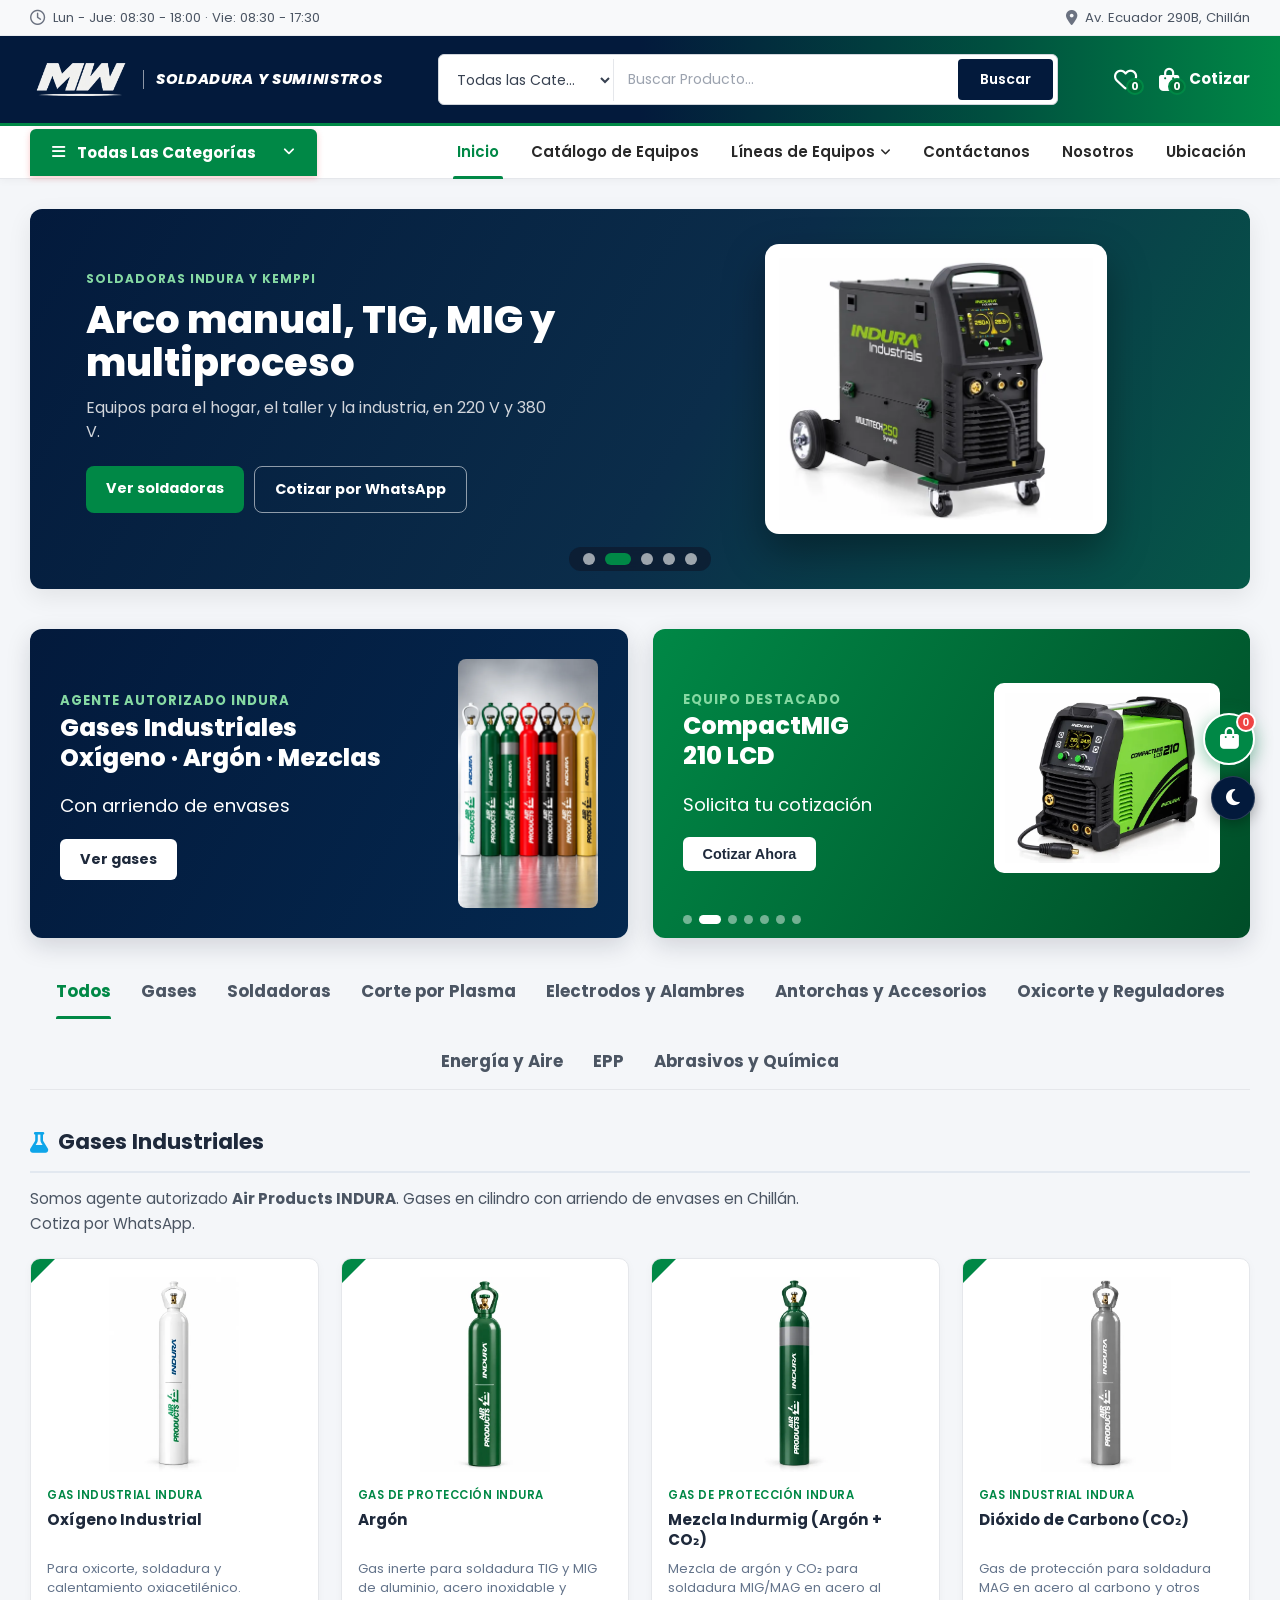
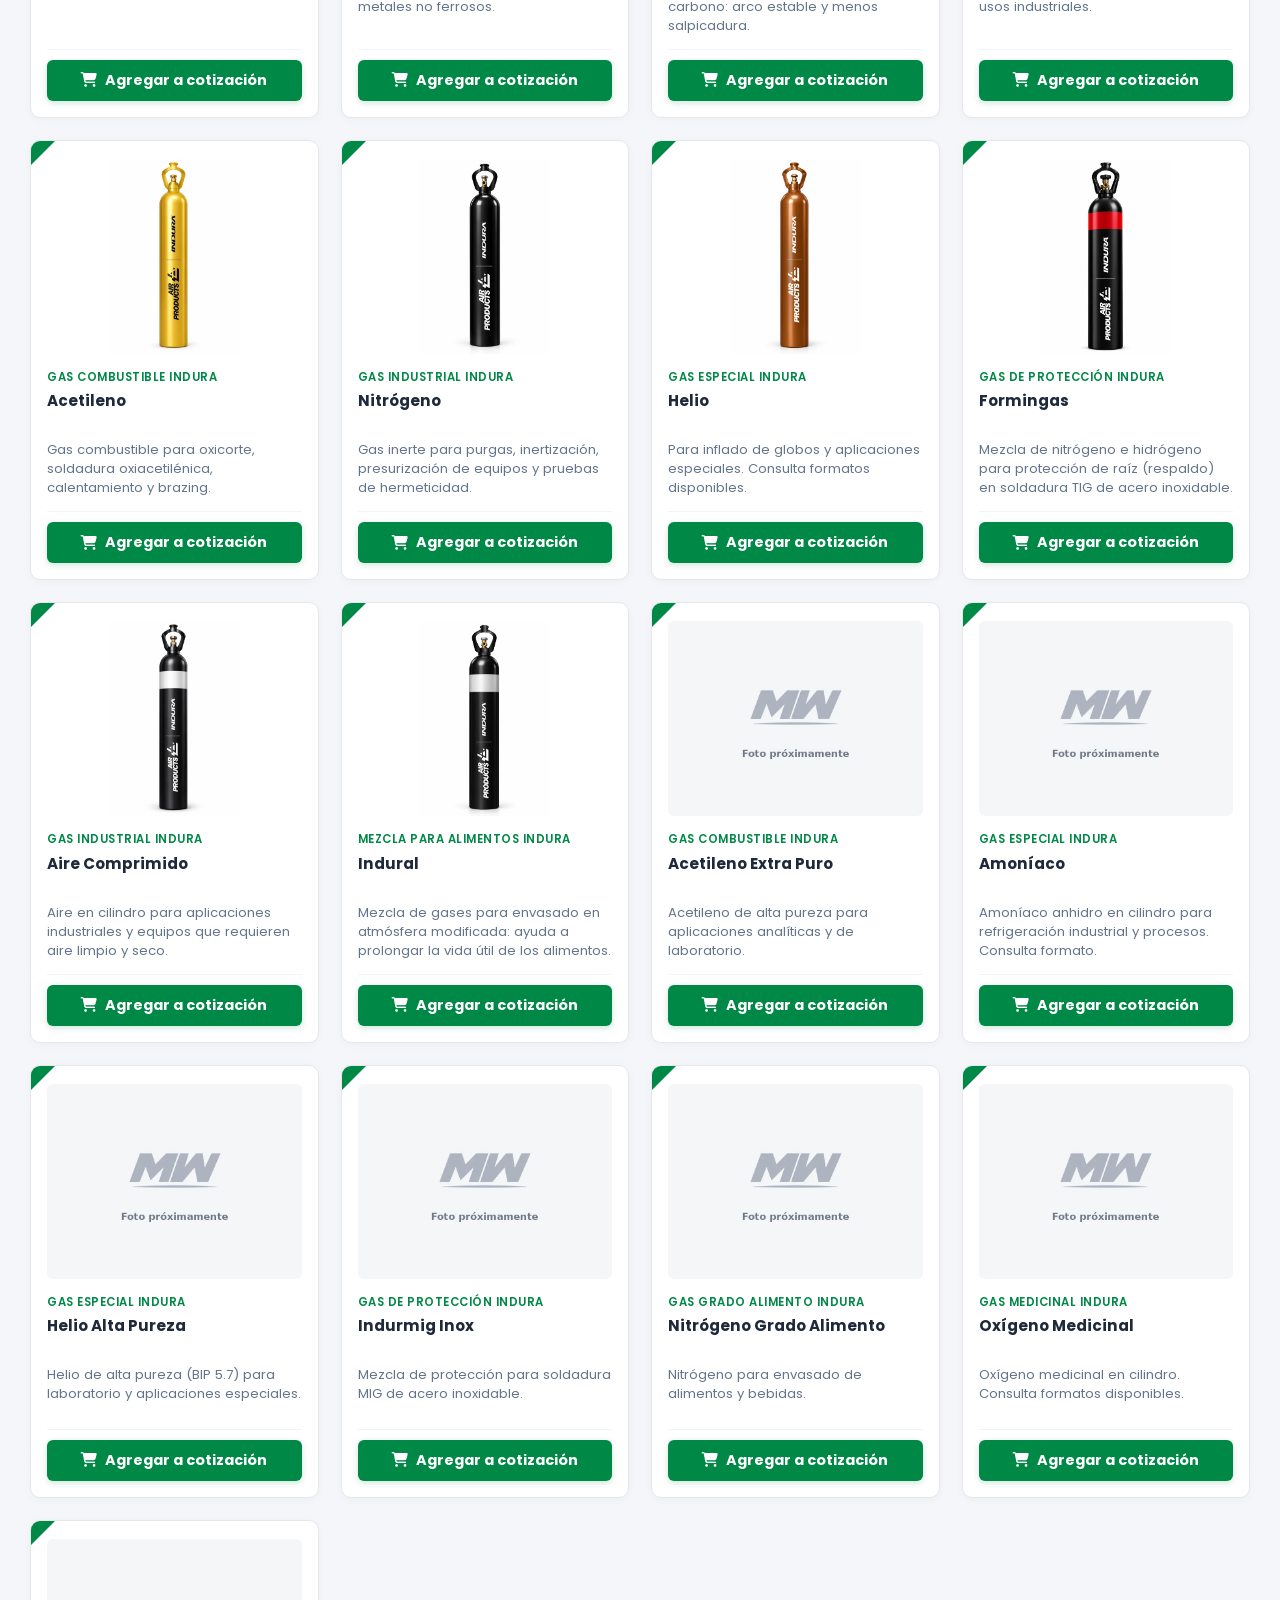
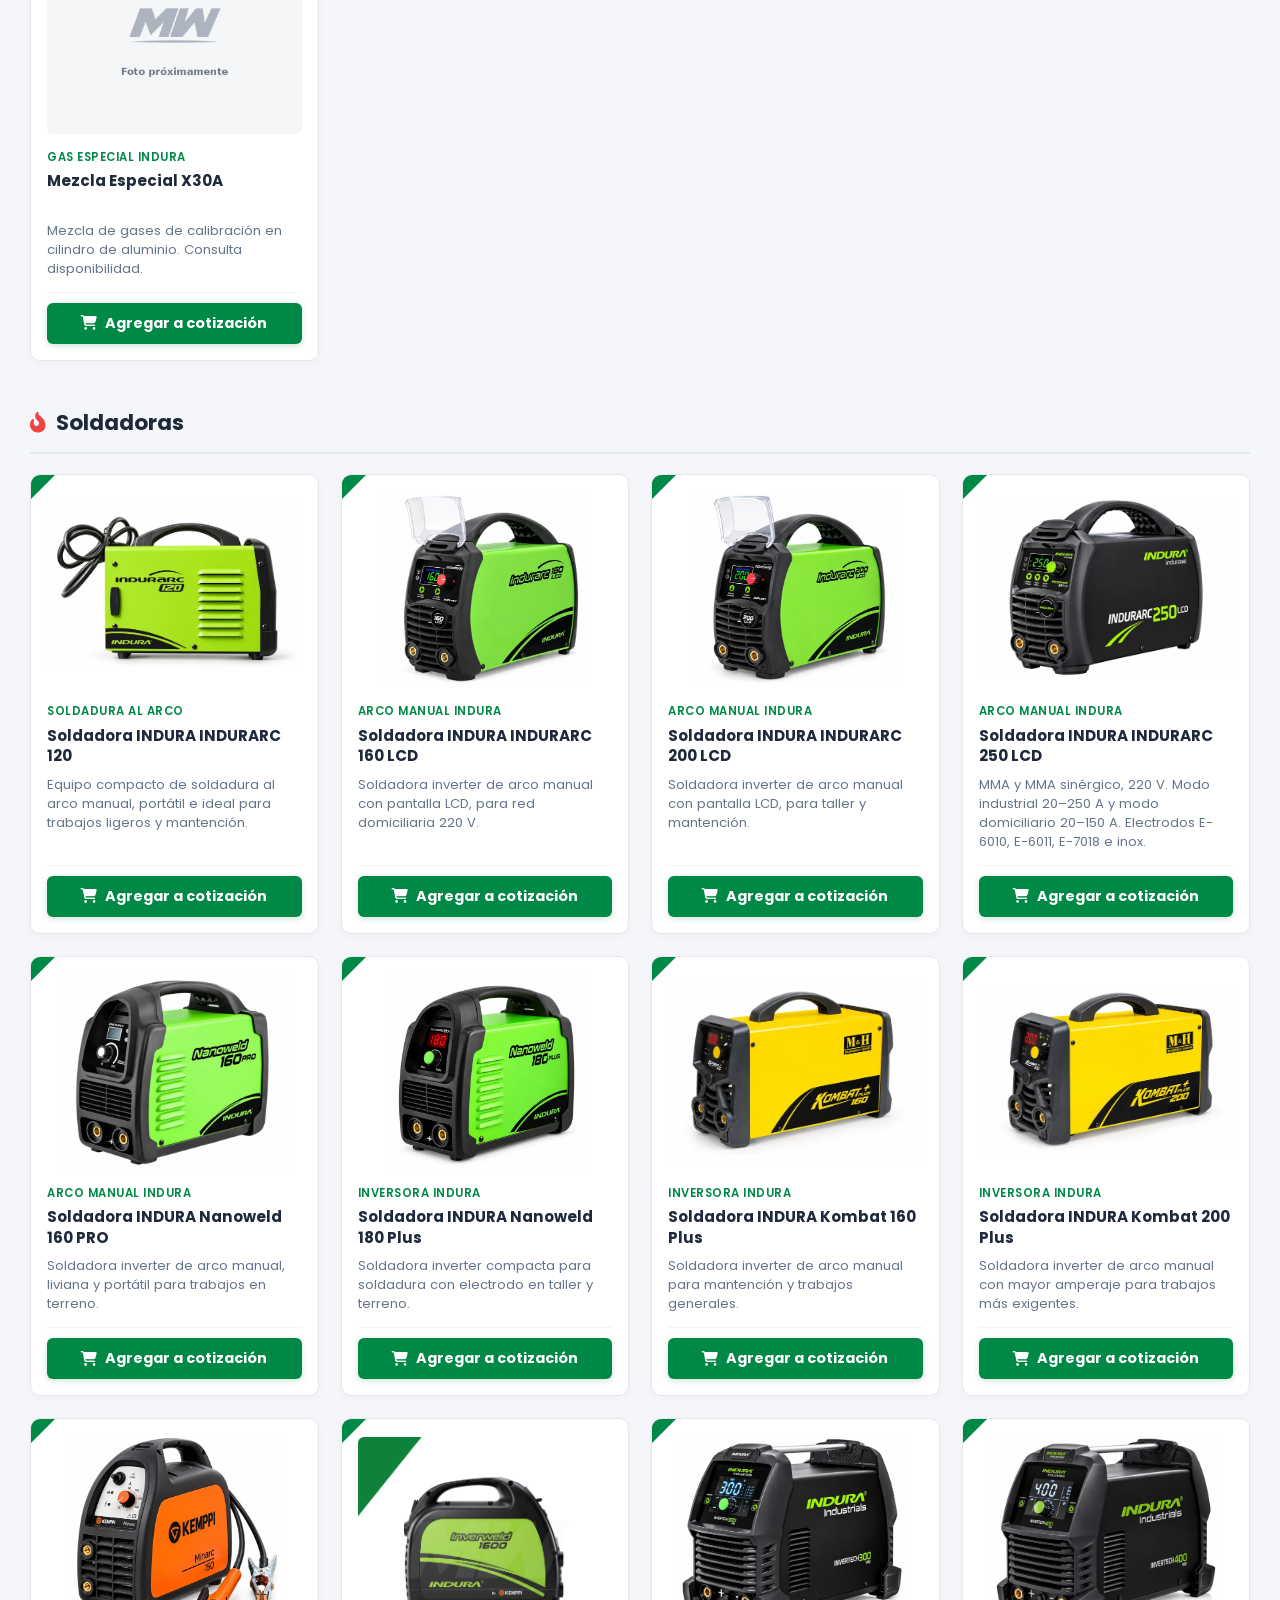
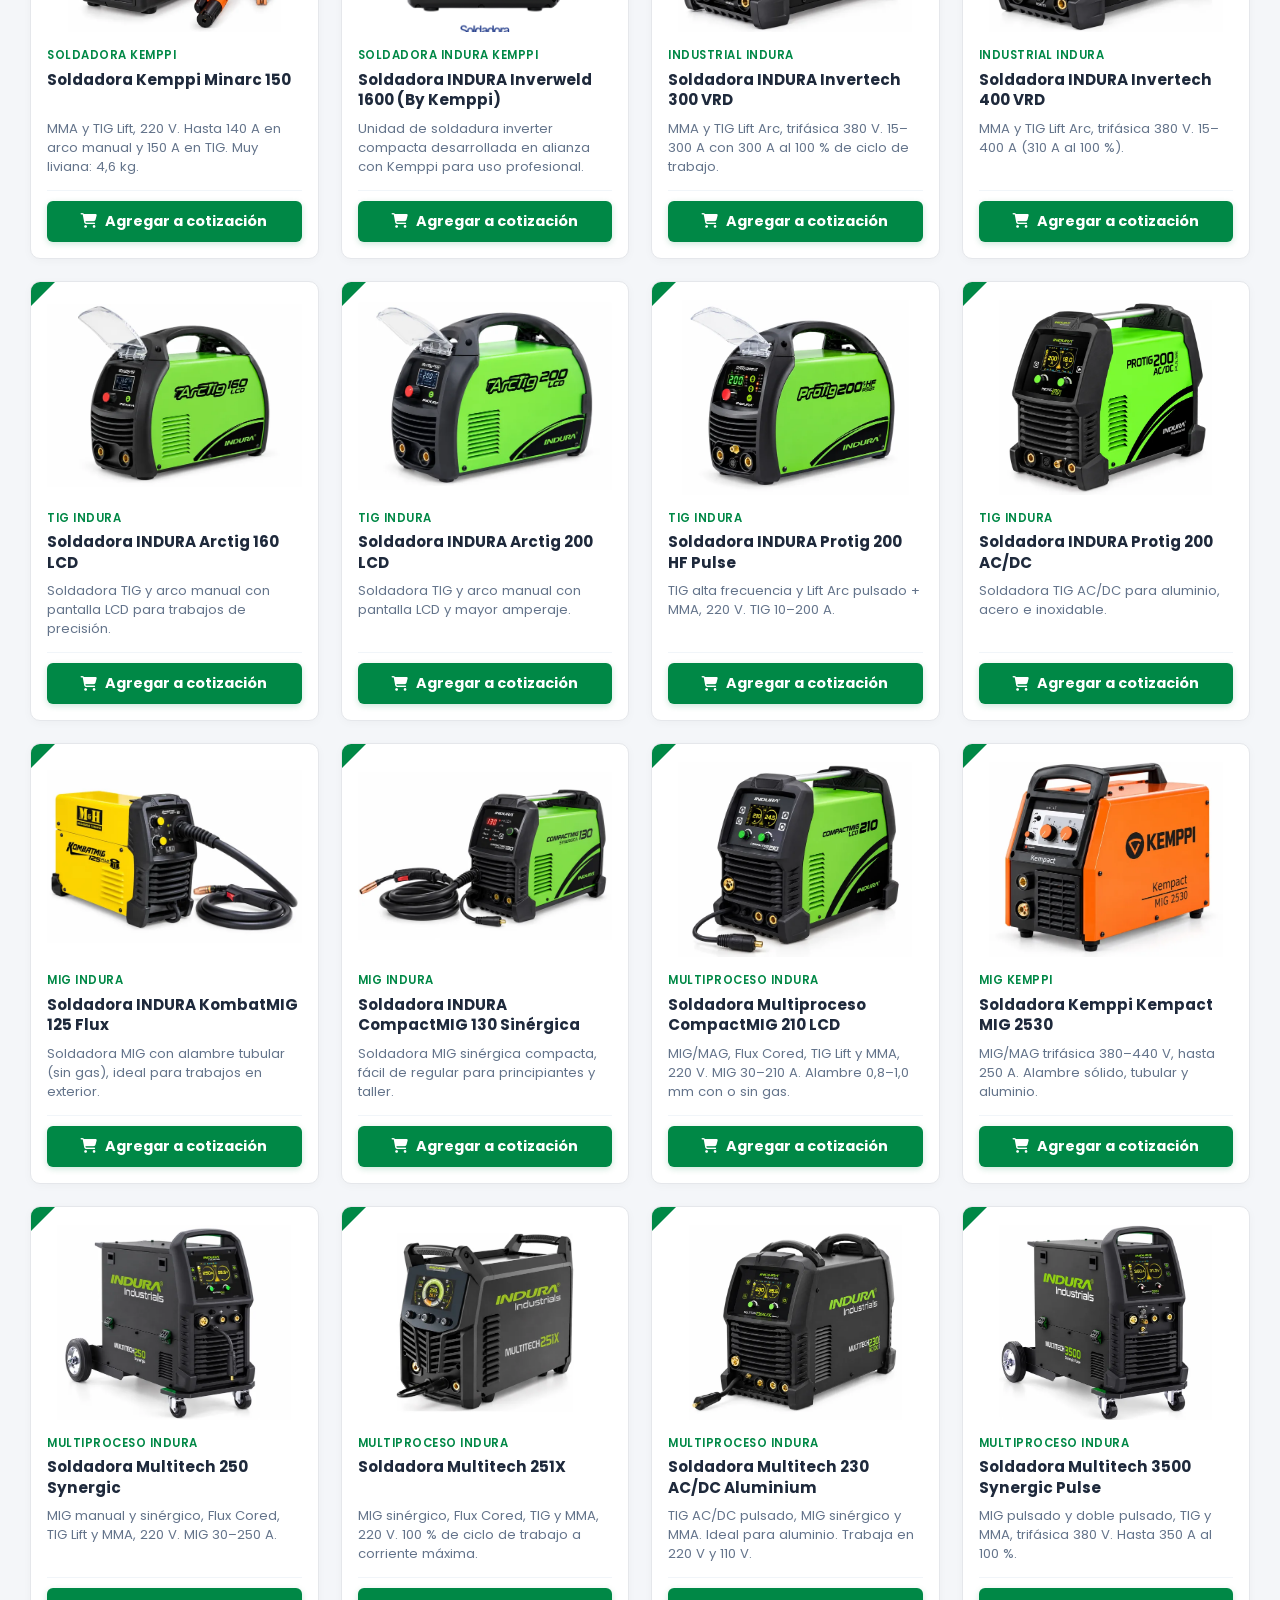
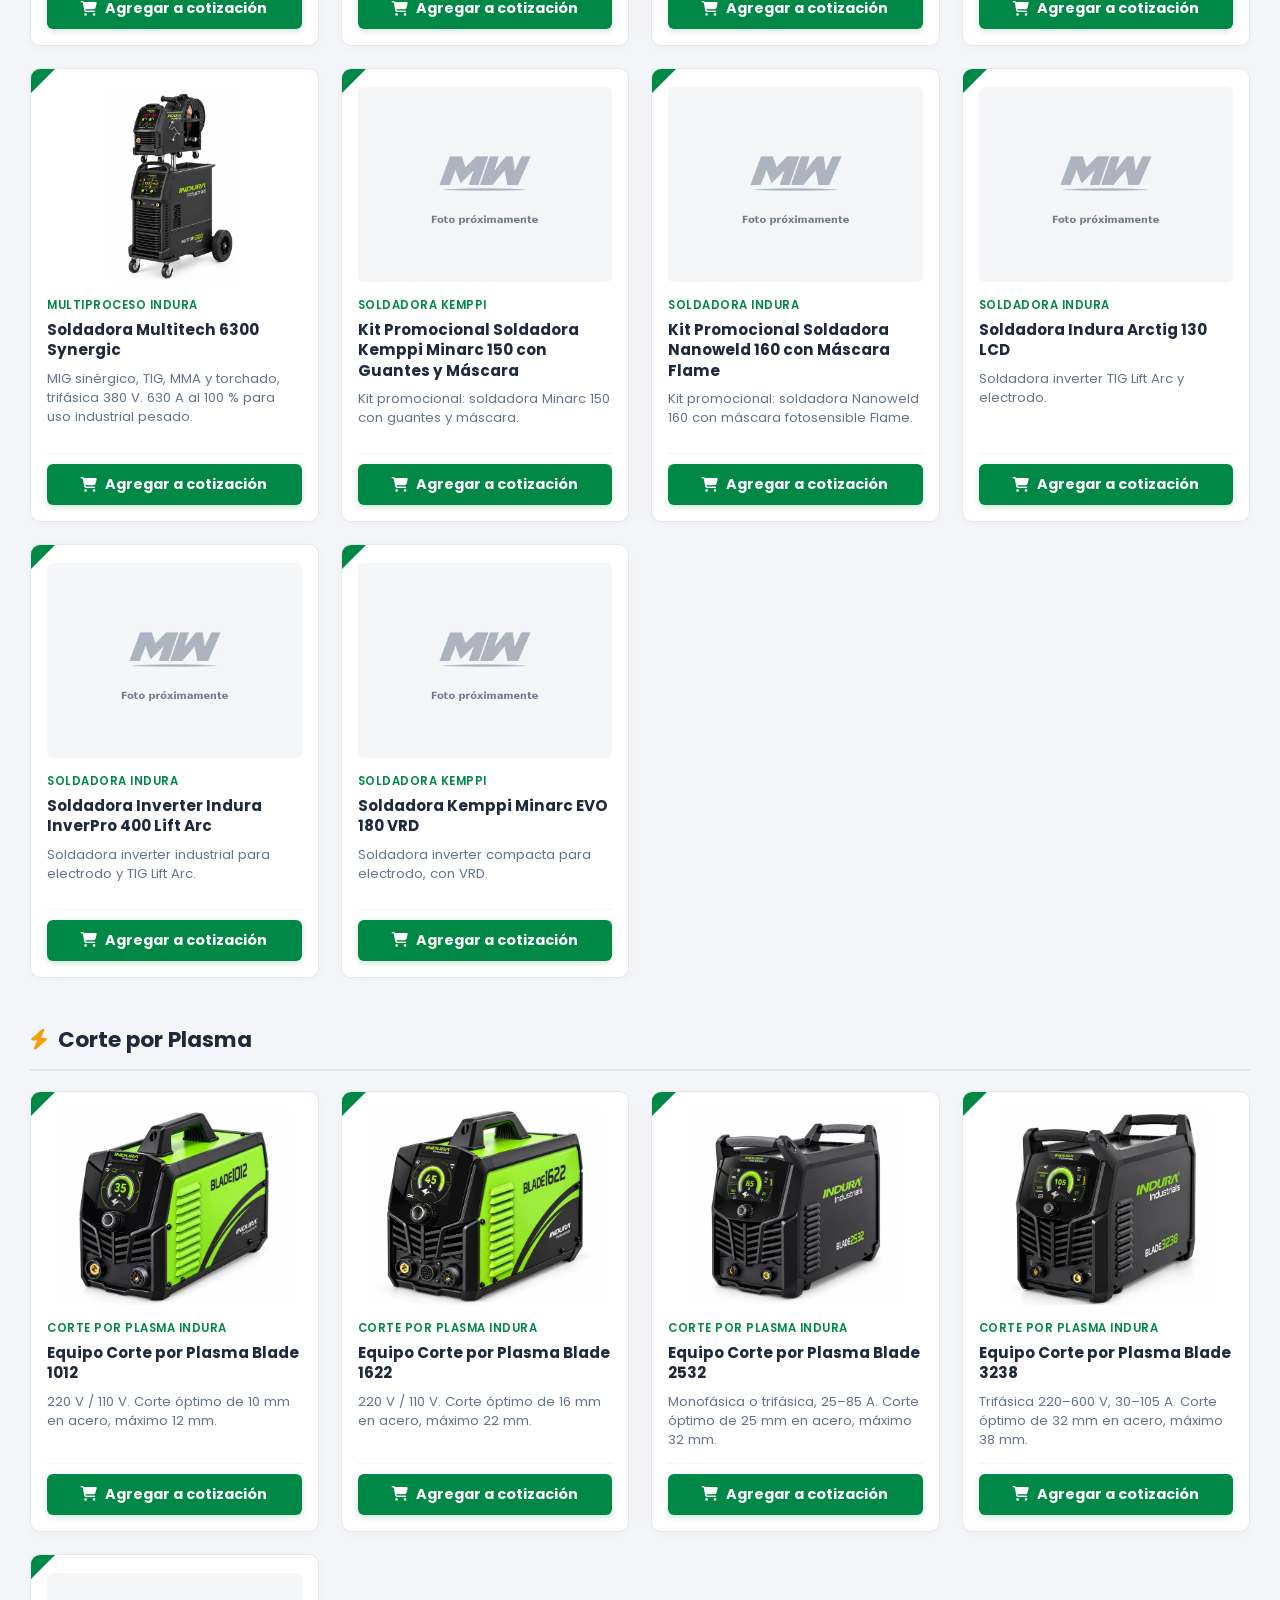
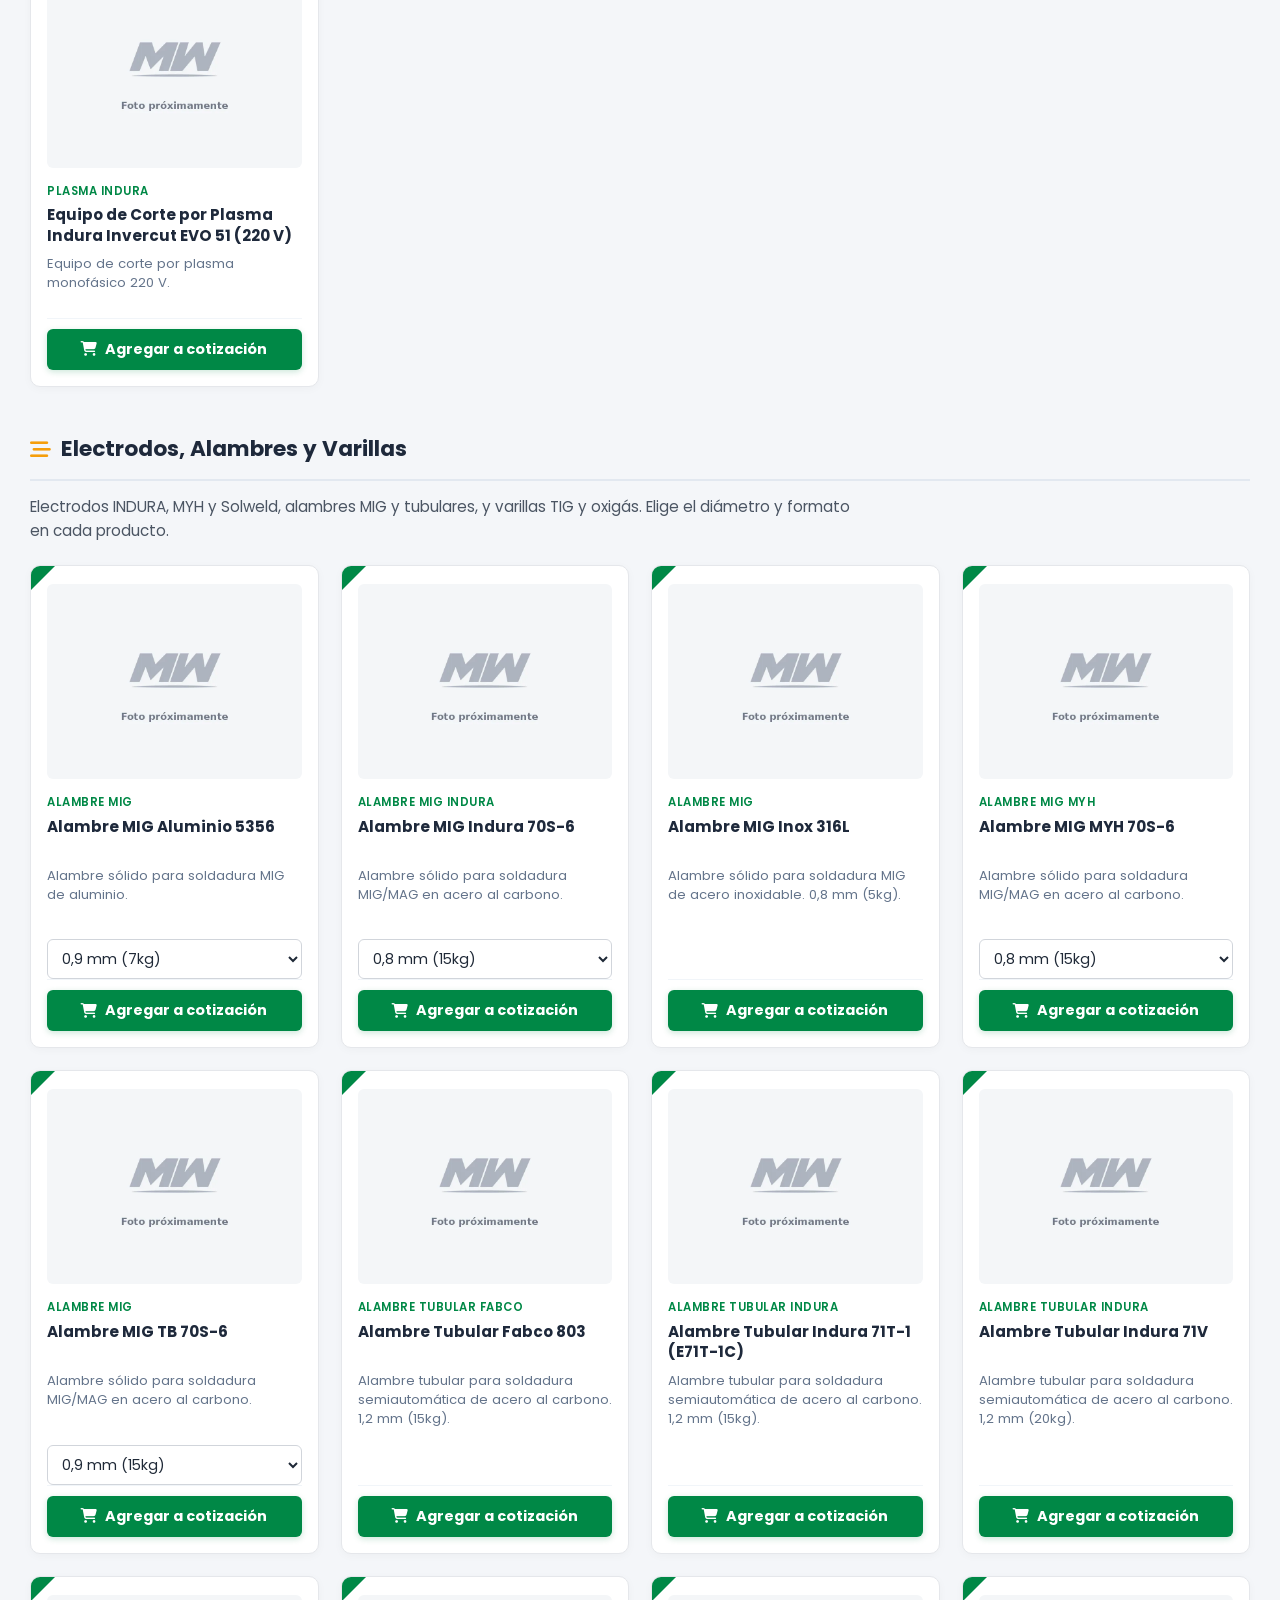
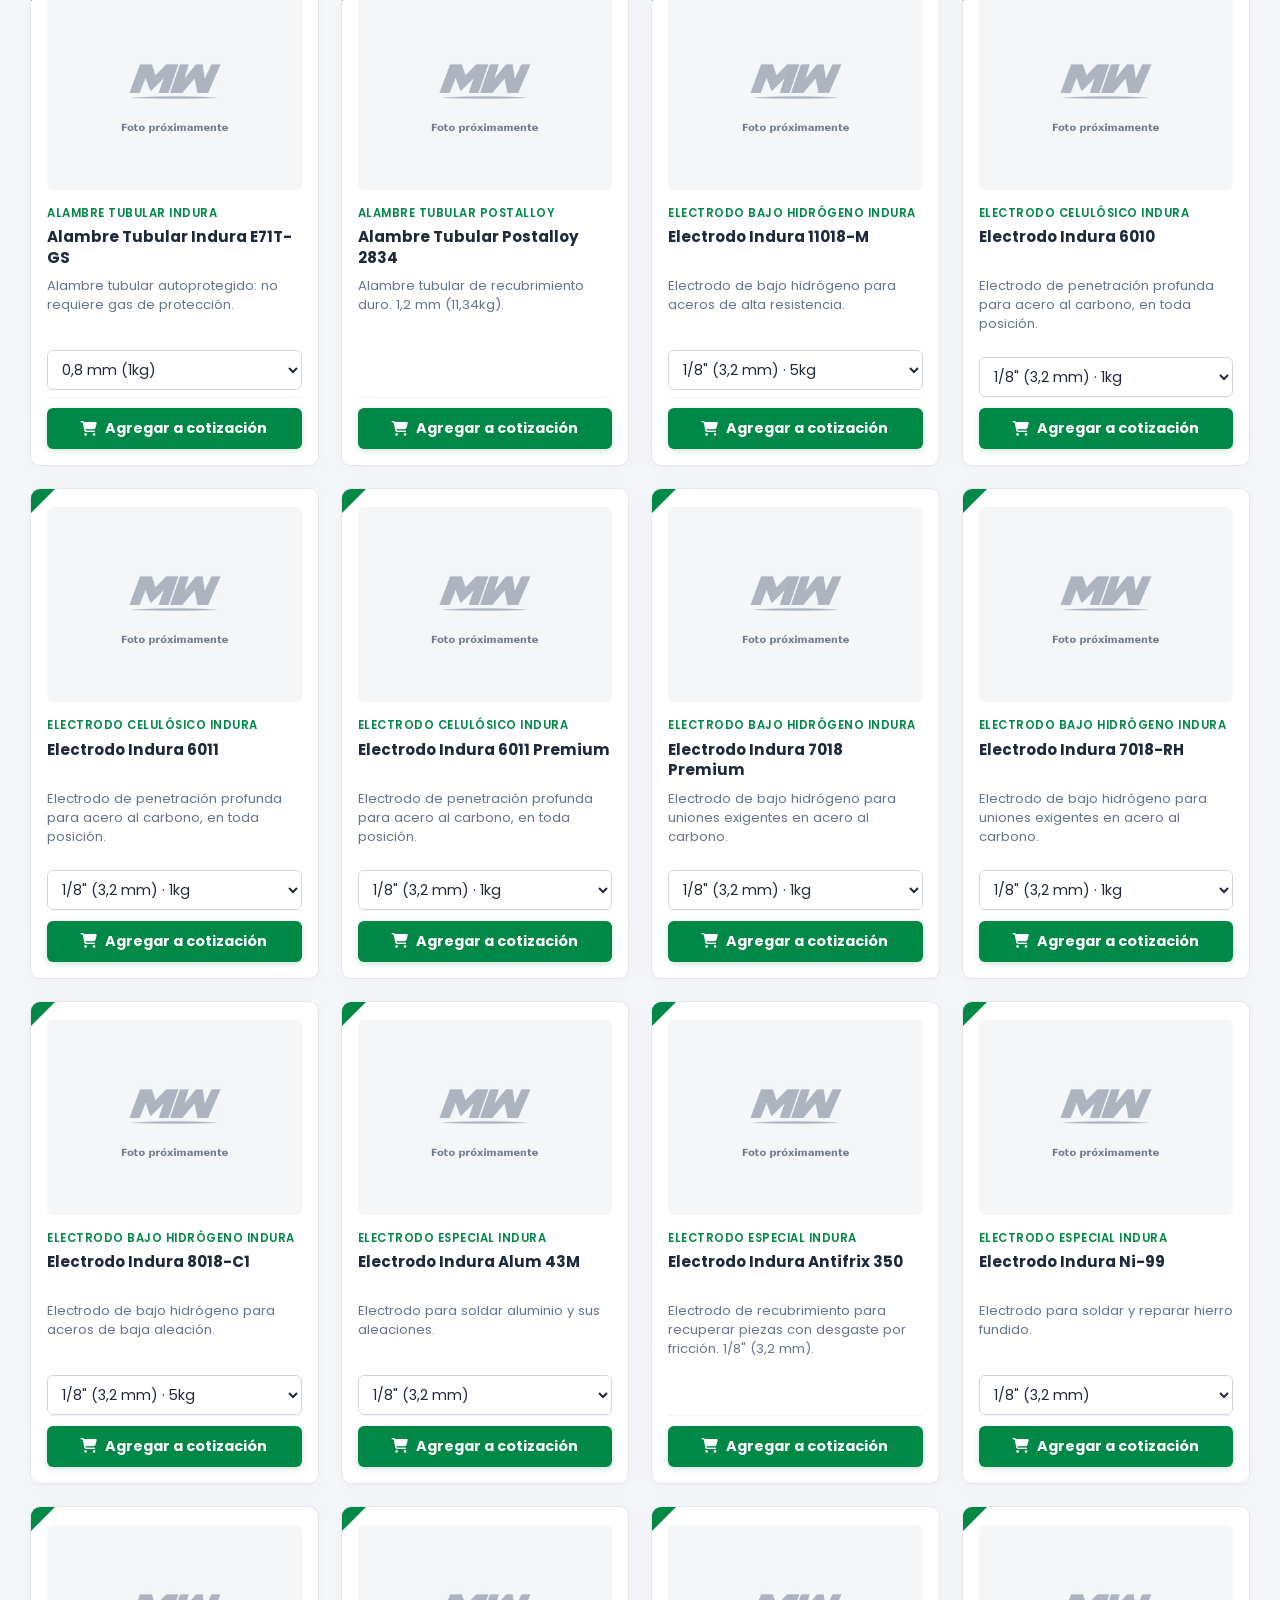
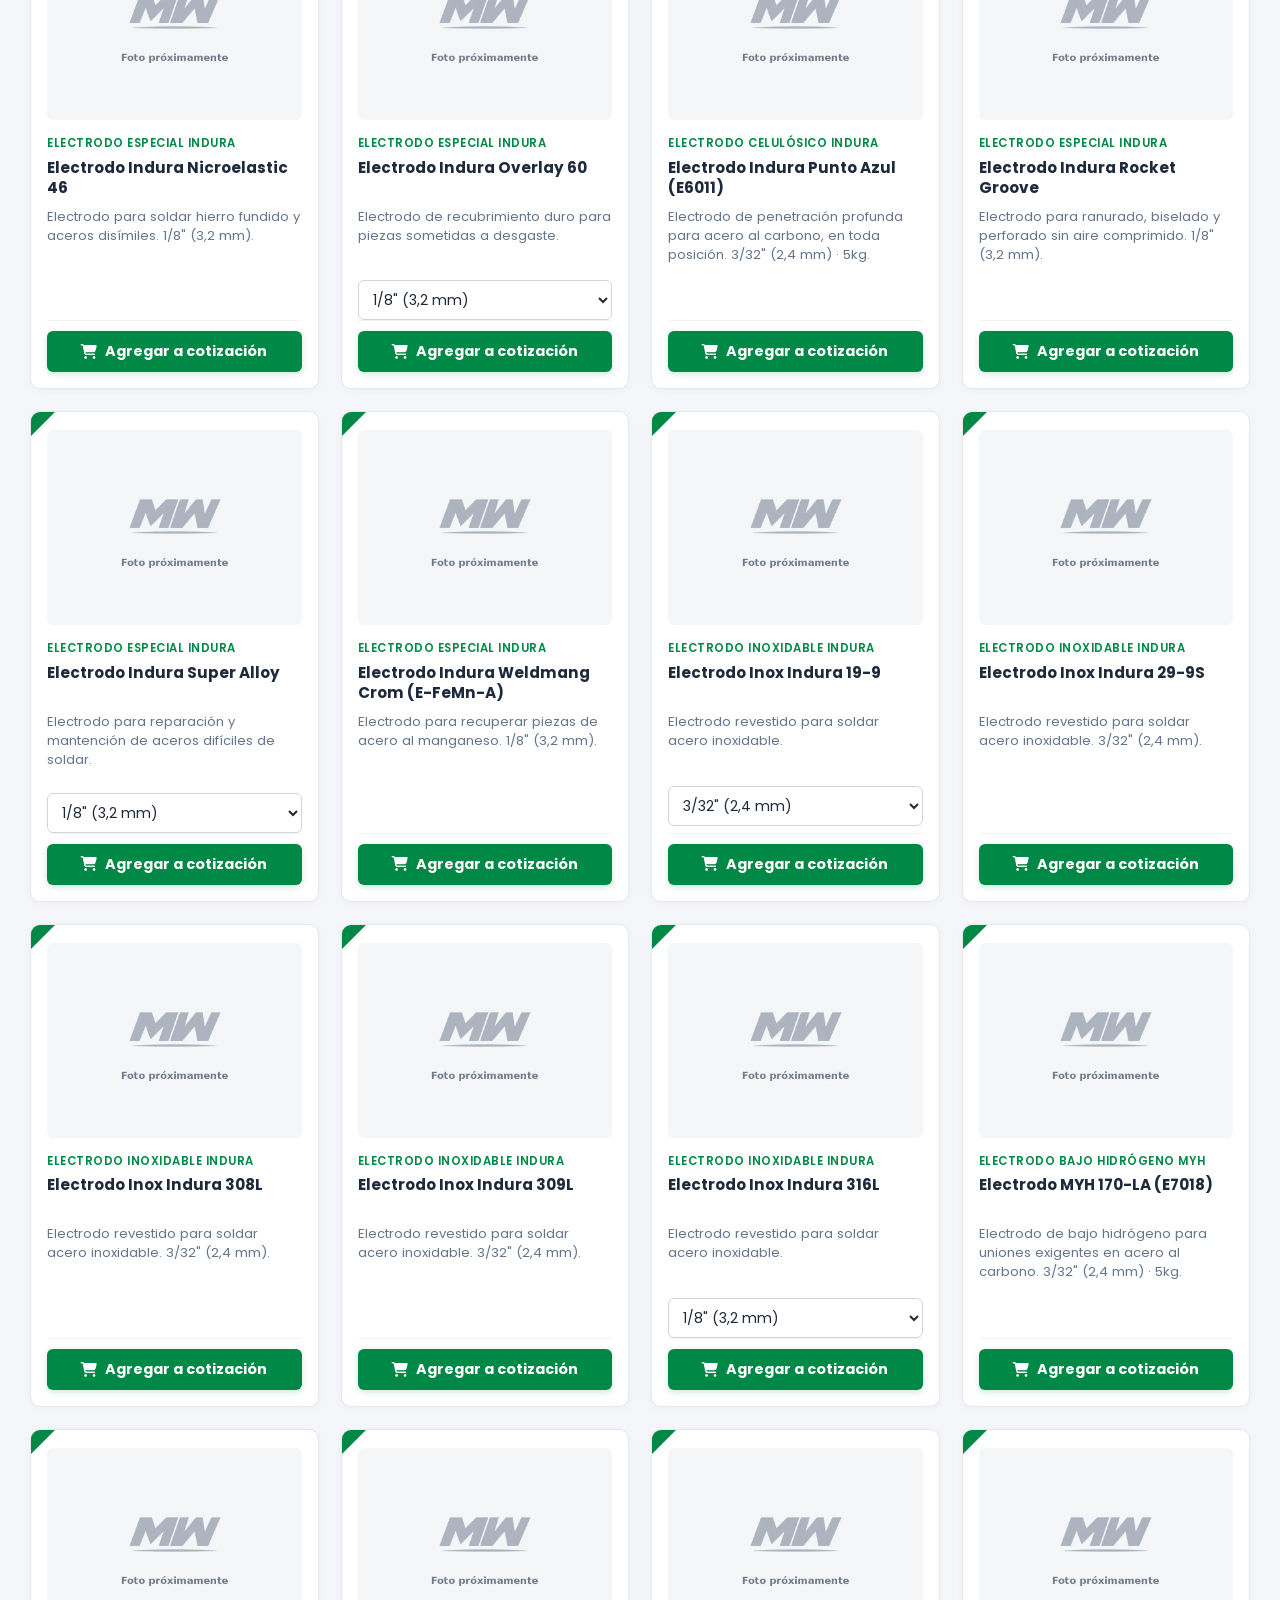
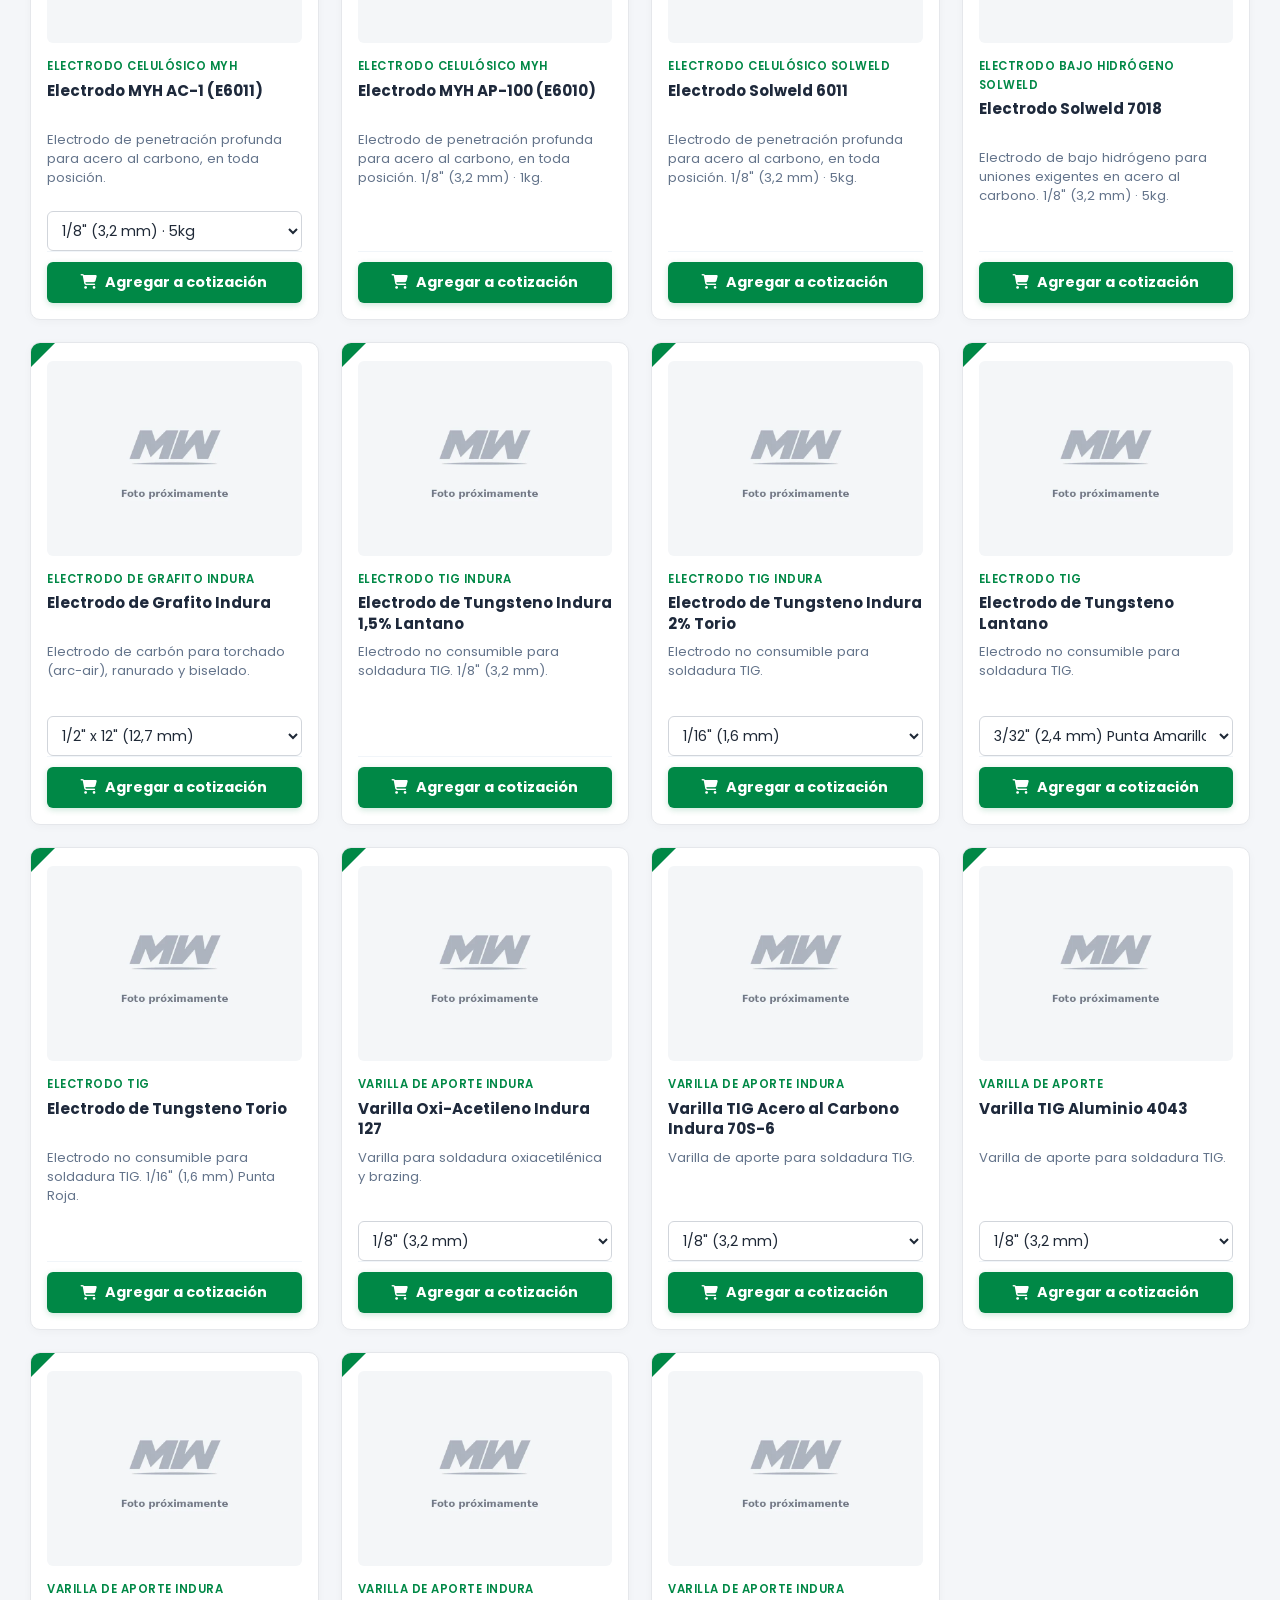
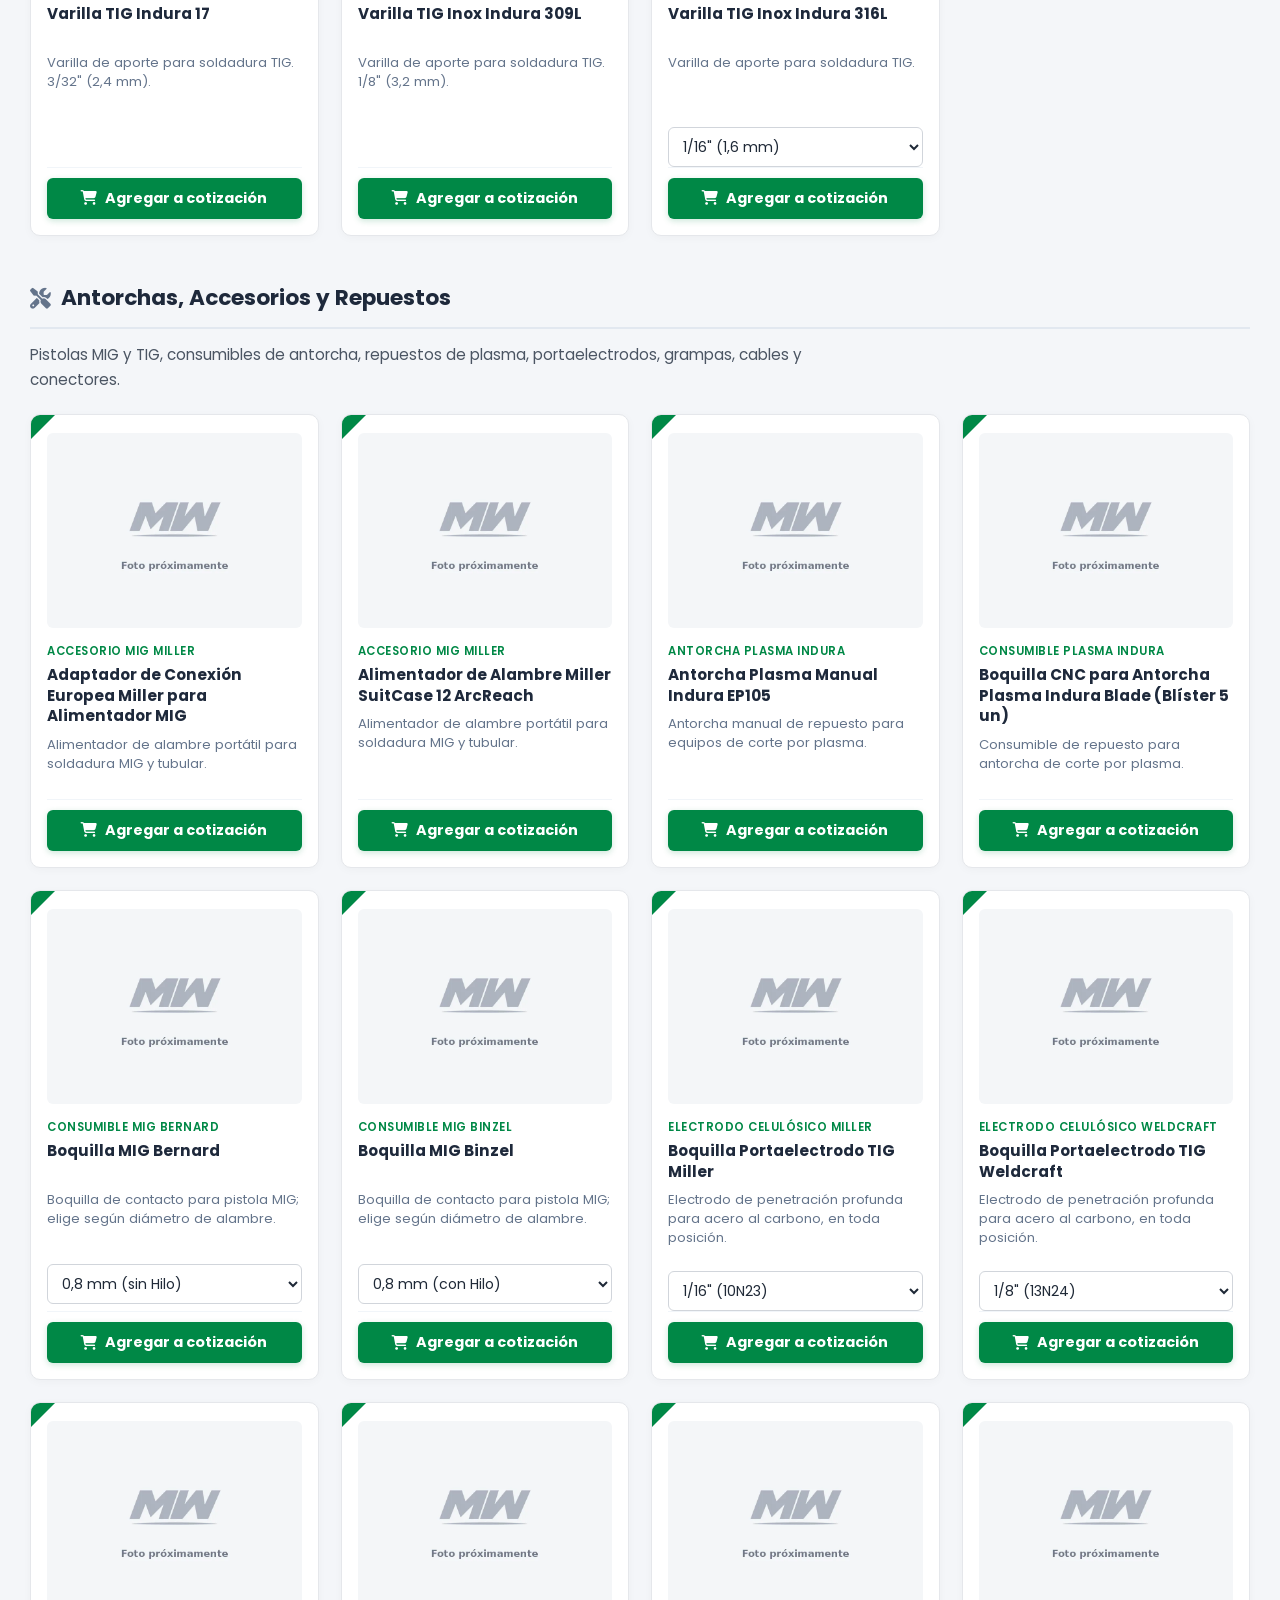
==== index.html @ 58565d19 "Agrega 241 productos en stock sin foto (imagen 'Foto próximamente') - 4 secciones nuevas: Electrodos" ====
<!DOCTYPE html>
<html lang="es">

<head>
    <meta charset="UTF-8">
    <meta name="viewport" content="width=device-width, initial-scale=1.0">
    <title>Soldadura y Suministros MW Ltda. | Presente en cada proyecto</title>
    <meta name="description"
        content="Soldadura y Suministros MW Ltda., agente autorizado Air Products INDURA en Chillán. Gases industriales (oxígeno, argón, CO₂, mezclas), soldadoras, corte por plasma, generadores y EPP para soldador.">
    <link rel="stylesheet" href="estilos.css">
    <link rel="stylesheet" href="https://cdnjs.cloudflare.com/ajax/libs/font-awesome/6.5.1/css/all.min.css">
    <link rel="icon" href="imagenes/MWlogo.png" type="image/png">
</head>

<body id="inicio">

    <div class="top-bar-cf">
        <div class="top-bar-contenedor">
            <div class="top-bar-izq">
                <span class="top-bar-item">
                    <i class="fa-regular fa-clock"></i>
                    <span>Lun - Jue: 08:30 - 18:00 · Vie: 08:30 - 17:30</span>
                </span>
            </div>
            <div class="top-bar-der">
                <a href="nosotros.html#ubicacion-seccion" class="top-bar-item">
                    <i class="fa-solid fa-location-dot"></i>
                    <span>Av. Ecuador 290B, Chillán</span>
                </a>
            </div>
        </div>
    </div>


    <header class="main-header-cf">
        <div class="header-contenedor">
            <a href="index.html" class="logo-cf-link">
                <img src="imagenes/MWlogo.png" alt="Logo MW" class="logo-cf-img">
                <span class="logo-cf-nombre">Soldadura y Suministros</span>
            </a>

            <div class="header-search-wrapper">
                <form class="header-search-form" action="index.html#catalogo-seccion" method="get">
                    <select id="buscador-categoria" name="categoria" class="search-select-cat" aria-label="Seleccionar categoría">
                        <option value="">Todas las Categorías</option>
                        <option value="gases">Gases Industriales</option>
                        <option value="soldadura">Soldadoras</option>
                        <option value="plasma">Corte por Plasma</option>
                        <option value="energia">Generadores y Compresores</option>
                        <option value="aporte">Electrodos y Alambres</option>
                        <option value="accesorios">Antorchas y Accesorios</option>
                        <option value="oxicorte">Oxicorte y Reguladores</option>
                        <option value="proteccion">Protección EPP</option>
                        <option value="abrasivos">Abrasivos y Química</option>
                    </select>
                    <input type="text" id="buscador-input" name="q" class="search-input-field" placeholder="Buscar Producto..."
                        autocomplete="off">
                    <button type="submit" id="btn-buscar" class="search-submit-btn">Buscar</button>
                </form>
            </div>

            <div class="header-actions-wrap">
                <div class="action-icon-item" id="btn-header-wishlist" title="Lista de Deseos">
                    <div class="icon-with-badge">
                        <i class="fa-regular fa-heart"></i>
                        <span class="icon-badge" id="wishlist-count">0</span>
                    </div>
                </div>

                <div class="action-icon-item" id="btn-header-cart" role="button" tabindex="0"
                    title="Ver cotización" aria-label="Abrir cotización">
                    <div class="icon-with-badge">
                        <i class="fa-solid fa-bag-shopping"></i>
                        <span class="icon-badge" id="header-cart-count">0</span>
                    </div>
                    <span class="cart-amount-text" id="header-cart-total">Cotizar</span>
                </div>
            </div>
        </div>
    </header>


    <nav class="nav-bar-cf">
        <div class="nav-contenedor">
            <div class="categorias-dropdown-btn-wrap">
                <button type="button" class="btn-todas-las-categorias" id="btn-toggle-categorias">
                    <i class="fa-solid fa-bars"></i>
                    <span>Todas Las Categorías</span>
                    <i class="fa-solid fa-angle-down arrow-icon"></i>
                </button>
                <div class="menu-desplegable-categorias">
                    <ul class="lista-categorias-flotante">
                        <li><a href="index.html#cat-gases"><i class="fa-solid fa-flask"></i> Gases Industriales</a></li>
                        <li><a href="index.html#cat-soldadura"><i class="fa-solid fa-fire-flame-curved"></i> Soldadoras</a></li>
                        <li><a href="index.html#cat-plasma"><i class="fa-solid fa-bolt"></i> Corte por Plasma</a></li>
                        <li><a href="index.html#cat-energia"><i class="fa-solid fa-plug"></i> Generadores y Motosoldadoras</a></li>
                        <li><a href="index.html#cat-energia"><i class="fa-solid fa-wind"></i> Compresores de Aire</a></li>
                        <li><a href="index.html#cat-proteccion"><i class="fa-solid fa-shield-halved"></i> Máscaras y EPP Soldador</a></li>
                        <li><a href="index.html#cat-aporte"><i class="fa-solid fa-bars-staggered"></i> Electrodos y Alambres</a></li>
                        <li><a href="index.html#cat-accesorios"><i class="fa-solid fa-screwdriver-wrench"></i> Antorchas y Accesorios</a></li>
                        <li><a href="index.html#cat-oxicorte"><i class="fa-solid fa-fire"></i> Oxicorte y Reguladores</a></li>
                        <li><a href="index.html#cat-abrasivos"><i class="fa-solid fa-compact-disc"></i> Abrasivos y Química</a></li>
                    </ul>
                </div>
            </div>

            <ul class="nav-enlaces-lista">
                <li><a href="index.html" class="activo">Inicio</a></li>
                <li><a href="#catalogo-seccion">Catálogo de Equipos</a></li>
                <li class="has-submenu">
                    <a href="#catalogo-seccion">Líneas de Equipos <i class="fa-solid fa-angle-down"
                            style="font-size: 0.75rem;"></i></a>
                    <div class="submenu-desplegable">
                        <a href="index.html#cat-gases">Gases Industriales</a>
                        <a href="index.html#cat-soldadura">Soldadoras Arco, TIG y MIG</a>
                        <a href="index.html#cat-plasma">Equipos Corte por Plasma</a>
                        <a href="index.html#cat-energia">Generadores, Motosoldadoras y Compresores</a>
                        <a href="index.html#cat-aporte">Electrodos, Alambres y Varillas</a>
                        <a href="index.html#cat-accesorios">Antorchas, Accesorios y Repuestos</a>
                        <a href="index.html#cat-oxicorte">Oxicorte y Reguladores</a>
                        <a href="index.html#cat-proteccion">Protección EPP</a>
                        <a href="index.html#cat-abrasivos">Abrasivos, Química y Herramientas</a>
                    </div>
                </li>
                <li><a href="contacto.html">Contáctanos</a></li>
                <li><a href="nosotros.html">Nosotros</a></li>
                <li><a href="nosotros.html#ubicacion-seccion">Ubicación</a></li>
            </ul>


        </div>
    </nav>


    <section class="seccion-carrusel" aria-label="Destacados">
        <div class="carrusel">
            <div class="grande">
                <div class="slide-mw s-gases">
                    <div class="slide-texto">
                        <span class="slide-kicker">Agente autorizado Air Products INDURA</span>
                        <h2 class="slide-titulo">Gases industriales para tu trabajo</h2>
                        <p class="slide-desc">Oxígeno, Argón y Mezcla Indurmig, con arriendo de envases en Chillán.</p>
                        <div class="slide-botones">
                            <a href="#cat-gases" class="slide-btn">Ver gases</a>
                            <a href="https://wa.me/56972991109" target="_blank" rel="noopener noreferrer" class="slide-btn slide-btn-sec">Cotizar por WhatsApp</a>
                        </div>
                    </div>
                    <div class="slide-imagen slide-foto"><img src="imagenes/productos/linea-de-cilindros-industriales-indura.webp" alt="Línea de cilindros industriales INDURA"></div>
                </div>
                <div class="slide-mw s-sold">
                    <div class="slide-texto">
                        <span class="slide-kicker">Soldadoras INDURA y Kemppi</span>
                        <h2 class="slide-titulo">Arco manual, TIG, MIG y multiproceso</h2>
                        <p class="slide-desc">Equipos para el hogar, el taller y la industria, en 220 V y 380 V.</p>
                        <div class="slide-botones">
                            <a href="#cat-soldadura" class="slide-btn">Ver soldadoras</a>
                            <a href="https://wa.me/56972991109" target="_blank" rel="noopener noreferrer" class="slide-btn slide-btn-sec">Cotizar por WhatsApp</a>
                        </div>
                    </div>
                    <div class="slide-imagen"><img src="imagenes/productos/multitech-250-synergic.webp" alt="Soldadora Multitech 250 Synergic" loading="lazy"></div>
                </div>
                <div class="slide-mw s-plasma">
                    <div class="slide-texto">
                        <span class="slide-kicker">Línea Plasma Blade</span>
                        <h2 class="slide-titulo">Corte por plasma de 10 a 38 mm</h2>
                        <p class="slide-desc">Equipos monofásicos y trifásicos para corte de acero, inoxidable y aluminio.</p>
                        <div class="slide-botones">
                            <a href="#cat-plasma" class="slide-btn">Ver equipos</a>
                            <a href="https://wa.me/56972991109" target="_blank" rel="noopener noreferrer" class="slide-btn slide-btn-sec">Cotizar por WhatsApp</a>
                        </div>
                    </div>
                    <div class="slide-imagen"><img src="imagenes/productos/plasma-blade-1622.webp" alt="Equipo de corte por plasma Blade 1622" loading="lazy"></div>
                </div>
                <div class="slide-mw s-energia">
                    <div class="slide-texto">
                        <span class="slide-kicker">Energía y aire</span>
                        <h2 class="slide-titulo">Generadores, motosoldadoras y compresores</h2>
                        <p class="slide-desc">Generadores inverter INDURPOWER y compresores Huracán para faena y taller.</p>
                        <div class="slide-botones">
                            <a href="#cat-energia" class="slide-btn">Ver equipos</a>
                            <a href="https://wa.me/56972991109" target="_blank" rel="noopener noreferrer" class="slide-btn slide-btn-sec">Cotizar por WhatsApp</a>
                        </div>
                    </div>
                    <div class="slide-imagen"><img src="imagenes/productos/generador-indurpower-4000sm.webp" alt="Generador INDURPOWER 4000SM" loading="lazy"></div>
                </div>
                <div class="slide-mw s-epp">
                    <div class="slide-texto">
                        <span class="slide-kicker">Protección del soldador</span>
                        <h2 class="slide-titulo">Máscaras fotosensibles y EPP</h2>
                        <p class="slide-desc">Máscaras, guantes, chaquetas y lentes para trabajar seguro.</p>
                        <div class="slide-botones">
                            <a href="#cat-proteccion" class="slide-btn">Ver EPP</a>
                            <a href="https://wa.me/56972991109" target="_blank" rel="noopener noreferrer" class="slide-btn slide-btn-sec">Cotizar por WhatsApp</a>
                        </div>
                    </div>
                    <div class="slide-imagen"><img src="imagenes/productos/mascara-fotosensible-flame.webp" alt="Máscara fotosensible Flame" loading="lazy"></div>
                </div>
            </div>
            <ul class="puntos">
                <li class="punto activo" role="button" aria-label="Ver destacado 1"></li>
                <li class="punto" role="button" aria-label="Ver destacado 2"></li>
                <li class="punto" role="button" aria-label="Ver destacado 3"></li>
                <li class="punto" role="button" aria-label="Ver destacado 4"></li>
                <li class="punto" role="button" aria-label="Ver destacado 5"></li>
            </ul>
        </div>
    </section>

    <section class="seccion-banners-destacados">
        <div class="banner-promo-item">
            <div class="banner-promo-content">
                <span class="banner-promo-sub">Agente autorizado INDURA</span>
                <h3 class="banner-promo-titulo">Gases Industriales<br>Oxígeno · Argón · Mezclas</h3>
                <p class="banner-promo-precio">Con arriendo de envases</p>
                <a href="#cat-gases" class="banner-promo-btn">Ver gases</a>
            </div>
            <img src="imagenes/productos/linea-de-cilindros-industriales-indura.webp" alt="Línea de cilindros industriales INDURA" class="banner-promo-img banner-img-cilindros">
        </div>

        <div class="banner-promo-item rojo banner-destacados" id="banner-destacados">
            <div class="dest-slide activo" aria-hidden="false">
                <div class="banner-promo-content">
                    <span class="banner-promo-sub">Equipo destacado</span>
                    <h3 class="banner-promo-titulo">Mezcla Indurmig<br>Argón + CO₂</h3>
                    <p class="banner-promo-precio">Solicita tu cotización</p>
                    <button type="button" class="banner-promo-btn" onclick="agregarAlCarrito('Mezcla Indurmig (Argón + CO₂)', 0, 'imagenes/productos/indurmig.webp')">Cotizar Ahora</button>
                </div>
                <img src="imagenes/productos/indurmig.webp" alt="Mezcla Indurmig (Argón + CO₂)" class="banner-promo-img banner-img-blanca dest-img">
            </div>
            <div class="dest-slide" aria-hidden="true">
                <div class="banner-promo-content">
                    <span class="banner-promo-sub">Equipo destacado</span>
                    <h3 class="banner-promo-titulo">CompactMIG<br>210 LCD</h3>
                    <p class="banner-promo-precio">Solicita tu cotización</p>
                    <button type="button" class="banner-promo-btn" onclick="agregarAlCarrito('Soldadora Multiproceso CompactMIG 210 LCD', 0, 'imagenes/productos/compactmig-210-lcd-nuevo.webp')">Cotizar Ahora</button>
                </div>
                <img src="imagenes/productos/compactmig-210-lcd-nuevo.webp" alt="Soldadora Multiproceso CompactMIG 210 LCD" class="banner-promo-img banner-img-blanca dest-img">
            </div>
            <div class="dest-slide" aria-hidden="true">
                <div class="banner-promo-content">
                    <span class="banner-promo-sub">Equipo destacado</span>
                    <h3 class="banner-promo-titulo">Multitech<br>250 Synergic</h3>
                    <p class="banner-promo-precio">Solicita tu cotización</p>
                    <button type="button" class="banner-promo-btn" onclick="agregarAlCarrito('Soldadora Multitech 250 Synergic', 0, 'imagenes/productos/multitech-250-synergic.webp')">Cotizar Ahora</button>
                </div>
                <img src="imagenes/productos/multitech-250-synergic.webp" alt="Soldadora Multitech 250 Synergic" class="banner-promo-img banner-img-blanca dest-img">
            </div>
            <div class="dest-slide" aria-hidden="true">
                <div class="banner-promo-content">
                    <span class="banner-promo-sub">Equipo destacado</span>
                    <h3 class="banner-promo-titulo">Multitech<br>6300 Synergic</h3>
                    <p class="banner-promo-precio">Solicita tu cotización</p>
                    <button type="button" class="banner-promo-btn" onclick="agregarAlCarrito('Soldadora Multitech 6300 Synergic', 0, 'imagenes/productos/multitech-6300-synergic.webp')">Cotizar Ahora</button>
                </div>
                <img src="imagenes/productos/multitech-6300-synergic.webp" alt="Soldadora Multitech 6300 Synergic" class="banner-promo-img banner-img-blanca dest-img">
            </div>
            <div class="dest-slide" aria-hidden="true">
                <div class="banner-promo-content">
                    <span class="banner-promo-sub">Equipo destacado</span>
                    <h3 class="banner-promo-titulo">Plasma<br>Blade 2532</h3>
                    <p class="banner-promo-precio">Solicita tu cotización</p>
                    <button type="button" class="banner-promo-btn" onclick="agregarAlCarrito('Equipo Corte por Plasma Blade 2532', 0, 'imagenes/productos/plasma-blade-2532.webp')">Cotizar Ahora</button>
                </div>
                <img src="imagenes/productos/plasma-blade-2532.webp" alt="Equipo Corte por Plasma Blade 2532" class="banner-promo-img banner-img-blanca dest-img">
            </div>
            <div class="dest-slide" aria-hidden="true">
                <div class="banner-promo-content">
                    <span class="banner-promo-sub">Equipo destacado</span>
                    <h3 class="banner-promo-titulo">Huracán<br>3100 PRO</h3>
                    <p class="banner-promo-precio">Solicita tu cotización</p>
                    <button type="button" class="banner-promo-btn" onclick="agregarAlCarrito('Compresor INDURA Huracán 3100 PRO', 0, 'imagenes/productos/huracan-3100-pro.webp')">Cotizar Ahora</button>
                </div>
                <img src="imagenes/productos/huracan-3100-pro.webp" alt="Compresor INDURA Huracán 3100 PRO" class="banner-promo-img banner-img-blanca dest-img">
            </div>
            <div class="dest-slide" aria-hidden="true">
                <div class="banner-promo-content">
                    <span class="banner-promo-sub">Equipo destacado</span>
                    <h3 class="banner-promo-titulo">Máscara Fotosensible<br>Welder</h3>
                    <p class="banner-promo-precio">Solicita tu cotización</p>
                    <button type="button" class="banner-promo-btn" onclick="agregarAlCarrito('Máscara Fotosensible INDURA Welder', 0, 'imagenes/productos/mascara-fotosensible-welder.webp')">Cotizar Ahora</button>
                </div>
                <img src="imagenes/productos/mascara-fotosensible-welder.webp" alt="Máscara Fotosensible INDURA Welder" class="banner-promo-img banner-img-blanca dest-img">
            </div>
            <div class="dest-puntos"><button type="button" class="dest-punto activo" aria-label="Ver destacado 1"></button><button type="button" class="dest-punto" aria-label="Ver destacado 2"></button><button type="button" class="dest-punto" aria-label="Ver destacado 3"></button><button type="button" class="dest-punto" aria-label="Ver destacado 4"></button><button type="button" class="dest-punto" aria-label="Ver destacado 5"></button><button type="button" class="dest-punto" aria-label="Ver destacado 6"></button><button type="button" class="dest-punto" aria-label="Ver destacado 7"></button></div>
        </div>
    </section>


    <main class="contenedor-seccion-productos" id="catalogo-seccion">

        <nav aria-label="Categorías de productos">
            <ul class="tabs-productos-nav">
                <li class="tab-btn-item active" data-tab="todos">
                    <button type="button">Todos</button>
                </li>
                <li class="tab-btn-item" data-tab="gases">
                    <button type="button">Gases</button>
                </li>
                <li class="tab-btn-item" data-tab="soldadura">
                    <button type="button">Soldadoras</button>
                </li>
                <li class="tab-btn-item" data-tab="plasma">
                    <button type="button">Corte por Plasma</button>
                </li>
                <li class="tab-btn-item" data-tab="aporte">
                    <button type="button">Electrodos y Alambres</button>
                </li>
                <li class="tab-btn-item" data-tab="accesorios">
                    <button type="button">Antorchas y Accesorios</button>
                </li>
                <li class="tab-btn-item" data-tab="oxicorte">
                    <button type="button">Oxicorte y Reguladores</button>
                </li>
                <li class="tab-btn-item" data-tab="energia">
                    <button type="button">Energía y Aire</button>
                </li>
                <li class="tab-btn-item" data-tab="proteccion">
                    <button type="button">EPP</button>
                </li>
                <li class="tab-btn-item" data-tab="abrasivos">
                    <button type="button">Abrasivos y Química</button>
                </li>
            </ul>
        </nav>

        <section class="grupo-categoria-bloque" data-categoria-bloque="gases" id="cat-gases">
            <h2 class="titulo-categoria-seccion">
                <i class="fa-solid fa-flask" style="color: #0ea5e9;"></i> Gases Industriales
            </h2>
            <p class="bloque-intro">Somos agente autorizado <strong>Air Products INDURA</strong>. Gases en cilindro con arriendo de envases en Chillán. Cotiza por WhatsApp.</p>
            <div class="grid-productos-cf">

                <article class="producto-card-cf" data-categoria="gases" data-nombre="Oxígeno Industrial" data-precio="0">
                    <div class="producto-card-img-wrap">
                        <img src="imagenes/productos/oxigeno.webp" alt="Oxígeno Industrial" loading="lazy">
                    </div>
                    <div class="producto-card-info">
                        <span class="producto-card-categoria">Gas industrial INDURA</span>
                        <h3 class="producto-card-titulo">Oxígeno Industrial</h3>
                        <p class="producto-card-desc">Para oxicorte, soldadura y calentamiento oxiacetilénico.</p>
                    </div>
                    <div class="producto-card-pie">
                        <button type="button" class="btn-card-agregar" data-agregar-carrito title="Añadir a la cotización">
                            <i class="fa-solid fa-cart-shopping"></i> Agregar a cotización
                        </button>
                    </div>
                </article>

                <article class="producto-card-cf" data-categoria="gases" data-nombre="Argón" data-precio="0">
                    <div class="producto-card-img-wrap">
                        <img src="imagenes/productos/argon.webp" alt="Argón" loading="lazy">
                    </div>
                    <div class="producto-card-info">
                        <span class="producto-card-categoria">Gas de protección INDURA</span>
                        <h3 class="producto-card-titulo">Argón</h3>
                        <p class="producto-card-desc">Gas inerte para soldadura TIG y MIG de aluminio, acero inoxidable y metales no ferrosos.</p>
                    </div>
                    <div class="producto-card-pie">
                        <button type="button" class="btn-card-agregar" data-agregar-carrito title="Añadir a la cotización">
                            <i class="fa-solid fa-cart-shopping"></i> Agregar a cotización
                        </button>
                    </div>
                </article>

                <article class="producto-card-cf" data-categoria="gases" data-nombre="Mezcla Indurmig (Argón + CO₂)" data-precio="0">
                    <div class="producto-card-img-wrap">
                        <img src="imagenes/productos/indurmig.webp" alt="Mezcla Indurmig (Argón + CO₂)" loading="lazy">
                    </div>
                    <div class="producto-card-info">
                        <span class="producto-card-categoria">Gas de protección INDURA</span>
                        <h3 class="producto-card-titulo">Mezcla Indurmig (Argón + CO₂)</h3>
                        <p class="producto-card-desc">Mezcla de argón y CO₂ para soldadura MIG/MAG en acero al carbono: arco estable y menos salpicadura.</p>
                    </div>
                    <div class="producto-card-pie">
                        <button type="button" class="btn-card-agregar" data-agregar-carrito title="Añadir a la cotización">
                            <i class="fa-solid fa-cart-shopping"></i> Agregar a cotización
                        </button>
                    </div>
                </article>

                <article class="producto-card-cf" data-categoria="gases" data-nombre="Dióxido de Carbono (CO₂)" data-precio="0">
                    <div class="producto-card-img-wrap">
                        <img src="imagenes/productos/co2.webp" alt="Dióxido de Carbono (CO₂)" loading="lazy">
                    </div>
                    <div class="producto-card-info">
                        <span class="producto-card-categoria">Gas industrial INDURA</span>
                        <h3 class="producto-card-titulo">Dióxido de Carbono (CO₂)</h3>
                        <p class="producto-card-desc">Gas de protección para soldadura MAG en acero al carbono y otros usos industriales.</p>
                    </div>
                    <div class="producto-card-pie">
                        <button type="button" class="btn-card-agregar" data-agregar-carrito title="Añadir a la cotización">
                            <i class="fa-solid fa-cart-shopping"></i> Agregar a cotización
                        </button>
                    </div>
                </article>

                <article class="producto-card-cf" data-categoria="gases" data-nombre="Acetileno" data-precio="0">
                    <div class="producto-card-img-wrap">
                        <img src="imagenes/productos/acetileno.webp" alt="Acetileno" loading="lazy">
                    </div>
                    <div class="producto-card-info">
                        <span class="producto-card-categoria">Gas combustible INDURA</span>
                        <h3 class="producto-card-titulo">Acetileno</h3>
                        <p class="producto-card-desc">Gas combustible para oxicorte, soldadura oxiacetilénica, calentamiento y brazing.</p>
                    </div>
                    <div class="producto-card-pie">
                        <button type="button" class="btn-card-agregar" data-agregar-carrito title="Añadir a la cotización">
                            <i class="fa-solid fa-cart-shopping"></i> Agregar a cotización
                        </button>
                    </div>
                </article>

                <article class="producto-card-cf" data-categoria="gases" data-nombre="Nitrógeno" data-precio="0">
                    <div class="producto-card-img-wrap">
                        <img src="imagenes/productos/nitrogeno.webp" alt="Nitrógeno" loading="lazy">
                    </div>
                    <div class="producto-card-info">
                        <span class="producto-card-categoria">Gas industrial INDURA</span>
                        <h3 class="producto-card-titulo">Nitrógeno</h3>
                        <p class="producto-card-desc">Gas inerte para purgas, inertización, presurización de equipos y pruebas de hermeticidad.</p>
                    </div>
                    <div class="producto-card-pie">
                        <button type="button" class="btn-card-agregar" data-agregar-carrito title="Añadir a la cotización">
                            <i class="fa-solid fa-cart-shopping"></i> Agregar a cotización
                        </button>
                    </div>
                </article>

                <article class="producto-card-cf" data-categoria="gases" data-nombre="Helio" data-precio="0">
                    <div class="producto-card-img-wrap">
                        <img src="imagenes/productos/helio.webp" alt="Helio" loading="lazy">
                    </div>
                    <div class="producto-card-info">
                        <span class="producto-card-categoria">Gas especial INDURA</span>
                        <h3 class="producto-card-titulo">Helio</h3>
                        <p class="producto-card-desc">Para inflado de globos y aplicaciones especiales. Consulta formatos disponibles.</p>
                    </div>
                    <div class="producto-card-pie">
                        <button type="button" class="btn-card-agregar" data-agregar-carrito title="Añadir a la cotización">
                            <i class="fa-solid fa-cart-shopping"></i> Agregar a cotización
                        </button>
                    </div>
                </article>

                <article class="producto-card-cf" data-categoria="gases" data-nombre="Formingas" data-precio="0">
                    <div class="producto-card-img-wrap">
                        <img src="imagenes/productos/formingas.webp" alt="Formingas" loading="lazy">
                    </div>
                    <div class="producto-card-info">
                        <span class="producto-card-categoria">Gas de protección INDURA</span>
                        <h3 class="producto-card-titulo">Formingas</h3>
                        <p class="producto-card-desc">Mezcla de nitrógeno e hidrógeno para protección de raíz (respaldo) en soldadura TIG de acero inoxidable.</p>
                    </div>
                    <div class="producto-card-pie">
                        <button type="button" class="btn-card-agregar" data-agregar-carrito title="Añadir a la cotización">
                            <i class="fa-solid fa-cart-shopping"></i> Agregar a cotización
                        </button>
                    </div>
                </article>

                <article class="producto-card-cf" data-categoria="gases" data-nombre="Aire Comprimido" data-precio="0">
                    <div class="producto-card-img-wrap">
                        <img src="imagenes/productos/aire-comprimido.webp" alt="Aire Comprimido" loading="lazy">
                    </div>
                    <div class="producto-card-info">
                        <span class="producto-card-categoria">Gas industrial INDURA</span>
                        <h3 class="producto-card-titulo">Aire Comprimido</h3>
                        <p class="producto-card-desc">Aire en cilindro para aplicaciones industriales y equipos que requieren aire limpio y seco.</p>
                    </div>
                    <div class="producto-card-pie">
                        <button type="button" class="btn-card-agregar" data-agregar-carrito title="Añadir a la cotización">
                            <i class="fa-solid fa-cart-shopping"></i> Agregar a cotización
                        </button>
                    </div>
                </article>

                <article class="producto-card-cf" data-categoria="gases" data-nombre="Indural" data-precio="0">
                    <div class="producto-card-img-wrap">
                        <img src="imagenes/productos/indural.webp" alt="Indural" loading="lazy">
                    </div>
                    <div class="producto-card-info">
                        <span class="producto-card-categoria">Mezcla para alimentos INDURA</span>
                        <h3 class="producto-card-titulo">Indural</h3>
                        <p class="producto-card-desc">Mezcla de gases para envasado en atmósfera modificada: ayuda a prolongar la vida útil de los alimentos.</p>
                    </div>
                    <div class="producto-card-pie">
                        <button type="button" class="btn-card-agregar" data-agregar-carrito title="Añadir a la cotización">
                            <i class="fa-solid fa-cart-shopping"></i> Agregar a cotización
                        </button>
                    </div>
                </article>

            
                <article class="producto-card-cf" data-categoria="gases" data-nombre="Acetileno Extra Puro" data-precio="0" data-codigos="" data-foto-pendiente>
                    <div class="producto-card-img-wrap">
                        <img src="imagenes/productos/sin-foto.webp" alt="Acetileno Extra Puro (foto próximamente)" loading="lazy" class="img-sin-foto">
                    </div>
                    <div class="producto-card-info">
                        <span class="producto-card-categoria">Gas combustible INDURA</span>
                        <h3 class="producto-card-titulo">Acetileno Extra Puro</h3>
                        <p class="producto-card-desc">Acetileno de alta pureza para aplicaciones analíticas y de laboratorio.</p>
                    </div>
                    <div class="producto-card-pie">
                        <button type="button" class="btn-card-agregar" data-agregar-carrito title="Añadir a la cotización">
                            <i class="fa-solid fa-cart-shopping"></i> Agregar a cotización
                        </button>
                    </div>
                </article>

                <article class="producto-card-cf" data-categoria="gases" data-nombre="Amoníaco" data-precio="0" data-codigos="" data-foto-pendiente>
                    <div class="producto-card-img-wrap">
                        <img src="imagenes/productos/sin-foto.webp" alt="Amoníaco (foto próximamente)" loading="lazy" class="img-sin-foto">
                    </div>
                    <div class="producto-card-info">
                        <span class="producto-card-categoria">Gas especial INDURA</span>
                        <h3 class="producto-card-titulo">Amoníaco</h3>
                        <p class="producto-card-desc">Amoníaco anhidro en cilindro para refrigeración industrial y procesos. Consulta formato.</p>
                    </div>
                    <div class="producto-card-pie">
                        <button type="button" class="btn-card-agregar" data-agregar-carrito title="Añadir a la cotización">
                            <i class="fa-solid fa-cart-shopping"></i> Agregar a cotización
                        </button>
                    </div>
                </article>

                <article class="producto-card-cf" data-categoria="gases" data-nombre="Helio Alta Pureza" data-precio="0" data-codigos="" data-foto-pendiente>
                    <div class="producto-card-img-wrap">
                        <img src="imagenes/productos/sin-foto.webp" alt="Helio Alta Pureza (foto próximamente)" loading="lazy" class="img-sin-foto">
                    </div>
                    <div class="producto-card-info">
                        <span class="producto-card-categoria">Gas especial INDURA</span>
                        <h3 class="producto-card-titulo">Helio Alta Pureza</h3>
                        <p class="producto-card-desc">Helio de alta pureza (BIP 5.7) para laboratorio y aplicaciones especiales.</p>
                    </div>
                    <div class="producto-card-pie">
                        <button type="button" class="btn-card-agregar" data-agregar-carrito title="Añadir a la cotización">
                            <i class="fa-solid fa-cart-shopping"></i> Agregar a cotización
                        </button>
                    </div>
                </article>

                <article class="producto-card-cf" data-categoria="gases" data-nombre="Indurmig Inox" data-precio="0" data-codigos="" data-foto-pendiente>
                    <div class="producto-card-img-wrap">
                        <img src="imagenes/productos/sin-foto.webp" alt="Indurmig Inox (foto próximamente)" loading="lazy" class="img-sin-foto">
                    </div>
                    <div class="producto-card-info">
                        <span class="producto-card-categoria">Gas de protección INDURA</span>
                        <h3 class="producto-card-titulo">Indurmig Inox</h3>
                        <p class="producto-card-desc">Mezcla de protección para soldadura MIG de acero inoxidable.</p>
                    </div>
                    <div class="producto-card-pie">
                        <button type="button" class="btn-card-agregar" data-agregar-carrito title="Añadir a la cotización">
                            <i class="fa-solid fa-cart-shopping"></i> Agregar a cotización
                        </button>
                    </div>
                </article>

                <article class="producto-card-cf" data-categoria="gases" data-nombre="Nitrógeno Grado Alimento" data-precio="0" data-codigos="" data-foto-pendiente>
                    <div class="producto-card-img-wrap">
                        <img src="imagenes/productos/sin-foto.webp" alt="Nitrógeno Grado Alimento (foto próximamente)" loading="lazy" class="img-sin-foto">
                    </div>
                    <div class="producto-card-info">
                        <span class="producto-card-categoria">Gas grado alimento INDURA</span>
                        <h3 class="producto-card-titulo">Nitrógeno Grado Alimento</h3>
                        <p class="producto-card-desc">Nitrógeno para envasado de alimentos y bebidas.</p>
                    </div>
                    <div class="producto-card-pie">
                        <button type="button" class="btn-card-agregar" data-agregar-carrito title="Añadir a la cotización">
                            <i class="fa-solid fa-cart-shopping"></i> Agregar a cotización
                        </button>
                    </div>
                </article>

                <article class="producto-card-cf" data-categoria="gases" data-nombre="Oxígeno Medicinal" data-precio="0" data-codigos="" data-foto-pendiente>
                    <div class="producto-card-img-wrap">
                        <img src="imagenes/productos/sin-foto.webp" alt="Oxígeno Medicinal (foto próximamente)" loading="lazy" class="img-sin-foto">
                    </div>
                    <div class="producto-card-info">
                        <span class="producto-card-categoria">Gas medicinal INDURA</span>
                        <h3 class="producto-card-titulo">Oxígeno Medicinal</h3>
                        <p class="producto-card-desc">Oxígeno medicinal en cilindro. Consulta formatos disponibles.</p>
                    </div>
                    <div class="producto-card-pie">
                        <button type="button" class="btn-card-agregar" data-agregar-carrito title="Añadir a la cotización">
                            <i class="fa-solid fa-cart-shopping"></i> Agregar a cotización
                        </button>
                    </div>
                </article>

                <article class="producto-card-cf" data-categoria="gases" data-nombre="Mezcla Especial X30A" data-precio="0" data-codigos="" data-foto-pendiente>
                    <div class="producto-card-img-wrap">
                        <img src="imagenes/productos/sin-foto.webp" alt="Mezcla Especial X30A (foto próximamente)" loading="lazy" class="img-sin-foto">
                    </div>
                    <div class="producto-card-info">
                        <span class="producto-card-categoria">Gas especial INDURA</span>
                        <h3 class="producto-card-titulo">Mezcla Especial X30A</h3>
                        <p class="producto-card-desc">Mezcla de gases de calibración en cilindro de aluminio. Consulta disponibilidad.</p>
                    </div>
                    <div class="producto-card-pie">
                        <button type="button" class="btn-card-agregar" data-agregar-carrito title="Añadir a la cotización">
                            <i class="fa-solid fa-cart-shopping"></i> Agregar a cotización
                        </button>
                    </div>
                </article>

            </div>
        </section>

        <section class="grupo-categoria-bloque" data-categoria-bloque="soldadura" id="cat-soldadura">
            <h2 class="titulo-categoria-seccion">
                <i class="fa-solid fa-fire-flame-curved" style="color: #ef4444;"></i> Soldadoras
            </h2>
            <div class="grid-productos-cf">

                <article class="producto-card-cf" data-categoria="soldadura" data-nombre="Soldadora INDURA INDURARC 120" data-precio="0">
                    <div class="producto-card-img-wrap">
                        <img src="imagenes/productos/indurarc-120.webp" alt="Soldadora INDURA INDURARC 120" loading="lazy">
                    </div>
                    <div class="producto-card-info">
                        <span class="producto-card-categoria">Soldadura al arco</span>
                        <h3 class="producto-card-titulo">Soldadora INDURA INDURARC 120</h3>
                        <p class="producto-card-desc">Equipo compacto de soldadura al arco manual, portátil e ideal para trabajos ligeros y mantención.</p>
                    </div>
                    <div class="producto-card-pie">
                        <button type="button" class="btn-card-agregar" data-agregar-carrito title="Añadir a la cotización">
                            <i class="fa-solid fa-cart-shopping"></i> Agregar a cotización
                        </button>
                    </div>
                </article>

                <article class="producto-card-cf" data-categoria="soldadura" data-nombre="Soldadora INDURA INDURARC 160 LCD" data-precio="0">
                    <div class="producto-card-img-wrap">
                        <img src="imagenes/productos/indurarc-160-lcd.webp" alt="Soldadora INDURA INDURARC 160 LCD" loading="lazy">
                    </div>
                    <div class="producto-card-info">
                        <span class="producto-card-categoria">Arco manual INDURA</span>
                        <h3 class="producto-card-titulo">Soldadora INDURA INDURARC 160 LCD</h3>
                        <p class="producto-card-desc">Soldadora inverter de arco manual con pantalla LCD, para red domiciliaria 220 V.</p>
                    </div>
                    <div class="producto-card-pie">
                        <button type="button" class="btn-card-agregar" data-agregar-carrito title="Añadir a la cotización">
                            <i class="fa-solid fa-cart-shopping"></i> Agregar a cotización
                        </button>
                    </div>
                </article>

                <article class="producto-card-cf" data-categoria="soldadura" data-nombre="Soldadora INDURA INDURARC 200 LCD" data-precio="0">
                    <div class="producto-card-img-wrap">
                        <img src="imagenes/productos/indurarc-200-lcd.webp" alt="Soldadora INDURA INDURARC 200 LCD" loading="lazy">
                    </div>
                    <div class="producto-card-info">
                        <span class="producto-card-categoria">Arco manual INDURA</span>
                        <h3 class="producto-card-titulo">Soldadora INDURA INDURARC 200 LCD</h3>
                        <p class="producto-card-desc">Soldadora inverter de arco manual con pantalla LCD, para taller y mantención.</p>
                    </div>
                    <div class="producto-card-pie">
                        <button type="button" class="btn-card-agregar" data-agregar-carrito title="Añadir a la cotización">
                            <i class="fa-solid fa-cart-shopping"></i> Agregar a cotización
                        </button>
                    </div>
                </article>

                <article class="producto-card-cf" data-categoria="soldadura" data-nombre="Soldadora INDURA INDURARC 250 LCD" data-precio="0">
                    <div class="producto-card-img-wrap">
                        <img src="imagenes/productos/indurarc-250-lcd.webp" alt="Soldadora INDURA INDURARC 250 LCD" loading="lazy">
                    </div>
                    <div class="producto-card-info">
                        <span class="producto-card-categoria">Arco manual INDURA</span>
                        <h3 class="producto-card-titulo">Soldadora INDURA INDURARC 250 LCD</h3>
                        <p class="producto-card-desc">MMA y MMA sinérgico, 220 V. Modo industrial 20–250 A y modo domiciliario 20–150 A. Electrodos E-6010, E-6011, E-7018 e inox.</p>
                    </div>
                    <div class="producto-card-pie">
                        <button type="button" class="btn-card-agregar" data-agregar-carrito title="Añadir a la cotización">
                            <i class="fa-solid fa-cart-shopping"></i> Agregar a cotización
                        </button>
                    </div>
                </article>

                <article class="producto-card-cf" data-categoria="soldadura" data-nombre="Soldadora INDURA Nanoweld 160 PRO" data-precio="0">
                    <div class="producto-card-img-wrap">
                        <img src="imagenes/productos/nanoweld-160-pro.webp" alt="Soldadora INDURA Nanoweld 160 PRO" loading="lazy">
                    </div>
                    <div class="producto-card-info">
                        <span class="producto-card-categoria">Arco manual INDURA</span>
                        <h3 class="producto-card-titulo">Soldadora INDURA Nanoweld 160 PRO</h3>
                        <p class="producto-card-desc">Soldadora inverter de arco manual, liviana y portátil para trabajos en terreno.</p>
                    </div>
                    <div class="producto-card-pie">
                        <button type="button" class="btn-card-agregar" data-agregar-carrito title="Añadir a la cotización">
                            <i class="fa-solid fa-cart-shopping"></i> Agregar a cotización
                        </button>
                    </div>
                </article>

                <article class="producto-card-cf" data-categoria="soldadura" data-nombre="Soldadora INDURA Nanoweld 180 Plus" data-precio="0">
                    <div class="producto-card-img-wrap">
                        <img src="imagenes/productos/nanoweld-180-plus-2.webp" alt="Soldadora INDURA Nanoweld 180 Plus" loading="lazy">
                    </div>
                    <div class="producto-card-info">
                        <span class="producto-card-categoria">Inversora INDURA</span>
                        <h3 class="producto-card-titulo">Soldadora INDURA Nanoweld 180 Plus</h3>
                        <p class="producto-card-desc">Soldadora inverter compacta para soldadura con electrodo en taller y terreno.</p>
                    </div>
                    <div class="producto-card-pie">
                        <button type="button" class="btn-card-agregar" data-agregar-carrito title="Añadir a la cotización">
                            <i class="fa-solid fa-cart-shopping"></i> Agregar a cotización
                        </button>
                    </div>
                </article>

                <article class="producto-card-cf" data-categoria="soldadura" data-nombre="Soldadora INDURA Kombat 160 Plus" data-precio="0">
                    <div class="producto-card-img-wrap">
                        <img src="imagenes/productos/kombat-160-plus.webp" alt="Soldadora INDURA Kombat 160 Plus" loading="lazy">
                    </div>
                    <div class="producto-card-info">
                        <span class="producto-card-categoria">Inversora INDURA</span>
                        <h3 class="producto-card-titulo">Soldadora INDURA Kombat 160 Plus</h3>
                        <p class="producto-card-desc">Soldadora inverter de arco manual para mantención y trabajos generales.</p>
                    </div>
                    <div class="producto-card-pie">
                        <button type="button" class="btn-card-agregar" data-agregar-carrito title="Añadir a la cotización">
                            <i class="fa-solid fa-cart-shopping"></i> Agregar a cotización
                        </button>
                    </div>
                </article>

                <article class="producto-card-cf" data-categoria="soldadura" data-nombre="Soldadora INDURA Kombat 200 Plus" data-precio="0">
                    <div class="producto-card-img-wrap">
                        <img src="imagenes/productos/kombat-200-plus.webp" alt="Soldadora INDURA Kombat 200 Plus" loading="lazy">
                    </div>
                    <div class="producto-card-info">
                        <span class="producto-card-categoria">Inversora INDURA</span>
                        <h3 class="producto-card-titulo">Soldadora INDURA Kombat 200 Plus</h3>
                        <p class="producto-card-desc">Soldadora inverter de arco manual con mayor amperaje para trabajos más exigentes.</p>
                    </div>
                    <div class="producto-card-pie">
                        <button type="button" class="btn-card-agregar" data-agregar-carrito title="Añadir a la cotización">
                            <i class="fa-solid fa-cart-shopping"></i> Agregar a cotización
                        </button>
                    </div>
                </article>

                <article class="producto-card-cf" data-categoria="soldadura" data-nombre="Soldadora Kemppi Minarc 150" data-precio="0">
                    <div class="producto-card-img-wrap">
                        <img src="imagenes/productos/kemppi-minarc-150.webp" alt="Soldadora Kemppi Minarc 150" loading="lazy">
                    </div>
                    <div class="producto-card-info">
                        <span class="producto-card-categoria">Soldadora KEMPPI</span>
                        <h3 class="producto-card-titulo">Soldadora Kemppi Minarc 150</h3>
                        <p class="producto-card-desc">MMA y TIG Lift, 220 V. Hasta 140 A en arco manual y 150 A en TIG. Muy liviana: 4,6 kg.</p>
                    </div>
                    <div class="producto-card-pie">
                        <button type="button" class="btn-card-agregar" data-agregar-carrito title="Añadir a la cotización">
                            <i class="fa-solid fa-cart-shopping"></i> Agregar a cotización
                        </button>
                    </div>
                </article>

                <article class="producto-card-cf" data-categoria="soldadura" data-nombre="Soldadora INDURA Inverweld 1600 (By Kemppi)" data-precio="0">
                    <div class="producto-card-img-wrap">
                        <img src="imagenes/invweweld.png" alt="Soldadora INDURA Inverweld 1600 (By Kemppi)" loading="lazy">
                    </div>
                    <div class="producto-card-info">
                        <span class="producto-card-categoria">Soldadora INDURA KEMPPI</span>
                        <h3 class="producto-card-titulo">Soldadora INDURA Inverweld 1600 (By Kemppi)</h3>
                        <p class="producto-card-desc">Unidad de soldadura inverter compacta desarrollada en alianza con Kemppi para uso profesional.</p>
                    </div>
                    <div class="producto-card-pie">
                        <button type="button" class="btn-card-agregar" data-agregar-carrito title="Añadir a la cotización">
                            <i class="fa-solid fa-cart-shopping"></i> Agregar a cotización
                        </button>
                    </div>
                </article>

                <article class="producto-card-cf" data-categoria="soldadura" data-nombre="Soldadora INDURA Invertech 300 VRD" data-precio="0">
                    <div class="producto-card-img-wrap">
                        <img src="imagenes/productos/invertech-300-vrd.webp" alt="Soldadora INDURA Invertech 300 VRD" loading="lazy">
                    </div>
                    <div class="producto-card-info">
                        <span class="producto-card-categoria">Industrial INDURA</span>
                        <h3 class="producto-card-titulo">Soldadora INDURA Invertech 300 VRD</h3>
                        <p class="producto-card-desc">MMA y TIG Lift Arc, trifásica 380 V. 15–300 A con 300 A al 100 % de ciclo de trabajo.</p>
                    </div>
                    <div class="producto-card-pie">
                        <button type="button" class="btn-card-agregar" data-agregar-carrito title="Añadir a la cotización">
                            <i class="fa-solid fa-cart-shopping"></i> Agregar a cotización
                        </button>
                    </div>
                </article>

                <article class="producto-card-cf" data-categoria="soldadura" data-nombre="Soldadora INDURA Invertech 400 VRD" data-precio="0">
                    <div class="producto-card-img-wrap">
                        <img src="imagenes/productos/invertech-400-vrd.webp" alt="Soldadora INDURA Invertech 400 VRD" loading="lazy">
                    </div>
                    <div class="producto-card-info">
                        <span class="producto-card-categoria">Industrial INDURA</span>
                        <h3 class="producto-card-titulo">Soldadora INDURA Invertech 400 VRD</h3>
                        <p class="producto-card-desc">MMA y TIG Lift Arc, trifásica 380 V. 15–400 A (310 A al 100 %).</p>
                    </div>
                    <div class="producto-card-pie">
                        <button type="button" class="btn-card-agregar" data-agregar-carrito title="Añadir a la cotización">
                            <i class="fa-solid fa-cart-shopping"></i> Agregar a cotización
                        </button>
                    </div>
                </article>

                <article class="producto-card-cf" data-categoria="soldadura" data-nombre="Soldadora INDURA Arctig 160 LCD" data-precio="0">
                    <div class="producto-card-img-wrap">
                        <img src="imagenes/productos/arctig-160-lcd.webp" alt="Soldadora INDURA Arctig 160 LCD" loading="lazy">
                    </div>
                    <div class="producto-card-info">
                        <span class="producto-card-categoria">TIG INDURA</span>
                        <h3 class="producto-card-titulo">Soldadora INDURA Arctig 160 LCD</h3>
                        <p class="producto-card-desc">Soldadora TIG y arco manual con pantalla LCD para trabajos de precisión.</p>
                    </div>
                    <div class="producto-card-pie">
                        <button type="button" class="btn-card-agregar" data-agregar-carrito title="Añadir a la cotización">
                            <i class="fa-solid fa-cart-shopping"></i> Agregar a cotización
                        </button>
                    </div>
                </article>

                <article class="producto-card-cf" data-categoria="soldadura" data-nombre="Soldadora INDURA Arctig 200 LCD" data-precio="0">
                    <div class="producto-card-img-wrap">
                        <img src="imagenes/productos/arctig-200-lcd.webp" alt="Soldadora INDURA Arctig 200 LCD" loading="lazy">
                    </div>
                    <div class="producto-card-info">
                        <span class="producto-card-categoria">TIG INDURA</span>
                        <h3 class="producto-card-titulo">Soldadora INDURA Arctig 200 LCD</h3>
                        <p class="producto-card-desc">Soldadora TIG y arco manual con pantalla LCD y mayor amperaje.</p>
                    </div>
                    <div class="producto-card-pie">
                        <button type="button" class="btn-card-agregar" data-agregar-carrito title="Añadir a la cotización">
                            <i class="fa-solid fa-cart-shopping"></i> Agregar a cotización
                        </button>
                    </div>
                </article>

                <article class="producto-card-cf" data-categoria="soldadura" data-nombre="Soldadora INDURA Protig 200 HF Pulse" data-precio="0">
                    <div class="producto-card-img-wrap">
                        <img src="imagenes/productos/protig-200-hf-pulse.webp" alt="Soldadora INDURA Protig 200 HF Pulse" loading="lazy">
                    </div>
                    <div class="producto-card-info">
                        <span class="producto-card-categoria">TIG INDURA</span>
                        <h3 class="producto-card-titulo">Soldadora INDURA Protig 200 HF Pulse</h3>
                        <p class="producto-card-desc">TIG alta frecuencia y Lift Arc pulsado + MMA, 220 V. TIG 10–200 A.</p>
                    </div>
                    <div class="producto-card-pie">
                        <button type="button" class="btn-card-agregar" data-agregar-carrito title="Añadir a la cotización">
                            <i class="fa-solid fa-cart-shopping"></i> Agregar a cotización
                        </button>
                    </div>
                </article>

                <article class="producto-card-cf" data-categoria="soldadura" data-nombre="Soldadora INDURA Protig 200 AC/DC" data-precio="0">
                    <div class="producto-card-img-wrap">
                        <img src="imagenes/productos/protig-200-acdc.webp" alt="Soldadora INDURA Protig 200 AC/DC" loading="lazy">
                    </div>
                    <div class="producto-card-info">
                        <span class="producto-card-categoria">TIG INDURA</span>
                        <h3 class="producto-card-titulo">Soldadora INDURA Protig 200 AC/DC</h3>
                        <p class="producto-card-desc">Soldadora TIG AC/DC para aluminio, acero e inoxidable.</p>
                    </div>
                    <div class="producto-card-pie">
                        <button type="button" class="btn-card-agregar" data-agregar-carrito title="Añadir a la cotización">
                            <i class="fa-solid fa-cart-shopping"></i> Agregar a cotización
                        </button>
                    </div>
                </article>

                <article class="producto-card-cf" data-categoria="soldadura" data-nombre="Soldadora INDURA KombatMIG 125 Flux" data-precio="0">
                    <div class="producto-card-img-wrap">
                        <img src="imagenes/productos/kombatmig-125-flux.webp" alt="Soldadora INDURA KombatMIG 125 Flux" loading="lazy">
                    </div>
                    <div class="producto-card-info">
                        <span class="producto-card-categoria">MIG INDURA</span>
                        <h3 class="producto-card-titulo">Soldadora INDURA KombatMIG 125 Flux</h3>
                        <p class="producto-card-desc">Soldadora MIG con alambre tubular (sin gas), ideal para trabajos en exterior.</p>
                    </div>
                    <div class="producto-card-pie">
                        <button type="button" class="btn-card-agregar" data-agregar-carrito title="Añadir a la cotización">
                            <i class="fa-solid fa-cart-shopping"></i> Agregar a cotización
                        </button>
                    </div>
                </article>

                <article class="producto-card-cf" data-categoria="soldadura" data-nombre="Soldadora INDURA CompactMIG 130 Sinérgica" data-precio="0">
                    <div class="producto-card-img-wrap">
                        <img src="imagenes/productos/compactmig-130-sinergica.webp" alt="Soldadora INDURA CompactMIG 130 Sinérgica" loading="lazy">
                    </div>
                    <div class="producto-card-info">
                        <span class="producto-card-categoria">MIG INDURA</span>
                        <h3 class="producto-card-titulo">Soldadora INDURA CompactMIG 130 Sinérgica</h3>
                        <p class="producto-card-desc">Soldadora MIG sinérgica compacta, fácil de regular para principiantes y taller.</p>
                    </div>
                    <div class="producto-card-pie">
                        <button type="button" class="btn-card-agregar" data-agregar-carrito title="Añadir a la cotización">
                            <i class="fa-solid fa-cart-shopping"></i> Agregar a cotización
                        </button>
                    </div>
                </article>

                <article class="producto-card-cf" data-categoria="soldadura" data-nombre="Soldadora Multiproceso CompactMIG 210 LCD" data-precio="0">
                    <div class="producto-card-img-wrap">
                        <img src="imagenes/productos/compactmig-210-lcd-nuevo.webp" alt="Soldadora Multiproceso CompactMIG 210 LCD" loading="lazy">
                    </div>
                    <div class="producto-card-info">
                        <span class="producto-card-categoria">Multiproceso INDURA</span>
                        <h3 class="producto-card-titulo">Soldadora Multiproceso CompactMIG 210 LCD</h3>
                        <p class="producto-card-desc">MIG/MAG, Flux Cored, TIG Lift y MMA, 220 V. MIG 30–210 A. Alambre 0,8–1,0 mm con o sin gas.</p>
                    </div>
                    <div class="producto-card-pie">
                        <button type="button" class="btn-card-agregar" data-agregar-carrito title="Añadir a la cotización">
                            <i class="fa-solid fa-cart-shopping"></i> Agregar a cotización
                        </button>
                    </div>
                </article>

                <article class="producto-card-cf" data-categoria="soldadura" data-nombre="Soldadora Kemppi Kempact MIG 2530" data-precio="0">
                    <div class="producto-card-img-wrap">
                        <img src="imagenes/productos/kemppi-kempact-mig-2530.webp" alt="Soldadora Kemppi Kempact MIG 2530" loading="lazy">
                    </div>
                    <div class="producto-card-info">
                        <span class="producto-card-categoria">MIG KEMPPI</span>
                        <h3 class="producto-card-titulo">Soldadora Kemppi Kempact MIG 2530</h3>
                        <p class="producto-card-desc">MIG/MAG trifásica 380–440 V, hasta 250 A. Alambre sólido, tubular y aluminio.</p>
                    </div>
                    <div class="producto-card-pie">
                        <button type="button" class="btn-card-agregar" data-agregar-carrito title="Añadir a la cotización">
                            <i class="fa-solid fa-cart-shopping"></i> Agregar a cotización
                        </button>
                    </div>
                </article>

                <article class="producto-card-cf" data-categoria="soldadura" data-nombre="Soldadora Multitech 250 Synergic" data-precio="0">
                    <div class="producto-card-img-wrap">
                        <img src="imagenes/productos/multitech-250-synergic.webp" alt="Soldadora Multitech 250 Synergic" loading="lazy">
                    </div>
                    <div class="producto-card-info">
                        <span class="producto-card-categoria">Multiproceso INDURA</span>
                        <h3 class="producto-card-titulo">Soldadora Multitech 250 Synergic</h3>
                        <p class="producto-card-desc">MIG manual y sinérgico, Flux Cored, TIG Lift y MMA, 220 V. MIG 30–250 A.</p>
                    </div>
                    <div class="producto-card-pie">
                        <button type="button" class="btn-card-agregar" data-agregar-carrito title="Añadir a la cotización">
                            <i class="fa-solid fa-cart-shopping"></i> Agregar a cotización
                        </button>
                    </div>
                </article>

                <article class="producto-card-cf" data-categoria="soldadura" data-nombre="Soldadora Multitech 251X" data-precio="0">
                    <div class="producto-card-img-wrap">
                        <img src="imagenes/productos/multitech-251x.webp" alt="Soldadora Multitech 251X" loading="lazy">
                    </div>
                    <div class="producto-card-info">
                        <span class="producto-card-categoria">Multiproceso INDURA</span>
                        <h3 class="producto-card-titulo">Soldadora Multitech 251X</h3>
                        <p class="producto-card-desc">MIG sinérgico, Flux Cored, TIG y MMA, 220 V. 100 % de ciclo de trabajo a corriente máxima.</p>
                    </div>
                    <div class="producto-card-pie">
                        <button type="button" class="btn-card-agregar" data-agregar-carrito title="Añadir a la cotización">
                            <i class="fa-solid fa-cart-shopping"></i> Agregar a cotización
                        </button>
                    </div>
                </article>

                <article class="producto-card-cf" data-categoria="soldadura" data-nombre="Soldadora Multitech 230 AC/DC Aluminium" data-precio="0">
                    <div class="producto-card-img-wrap">
                        <img src="imagenes/productos/multitech-230-acdc.webp" alt="Soldadora Multitech 230 AC/DC Aluminium" loading="lazy">
                    </div>
                    <div class="producto-card-info">
                        <span class="producto-card-categoria">Multiproceso INDURA</span>
                        <h3 class="producto-card-titulo">Soldadora Multitech 230 AC/DC Aluminium</h3>
                        <p class="producto-card-desc">TIG AC/DC pulsado, MIG sinérgico y MMA. Ideal para aluminio. Trabaja en 220 V y 110 V.</p>
                    </div>
                    <div class="producto-card-pie">
                        <button type="button" class="btn-card-agregar" data-agregar-carrito title="Añadir a la cotización">
                            <i class="fa-solid fa-cart-shopping"></i> Agregar a cotización
                        </button>
                    </div>
                </article>

                <article class="producto-card-cf" data-categoria="soldadura" data-nombre="Soldadora Multitech 3500 Synergic Pulse" data-precio="0">
                    <div class="producto-card-img-wrap">
                        <img src="imagenes/productos/multitech-3500-synergic-pulse.webp" alt="Soldadora Multitech 3500 Synergic Pulse" loading="lazy">
                    </div>
                    <div class="producto-card-info">
                        <span class="producto-card-categoria">Multiproceso INDURA</span>
                        <h3 class="producto-card-titulo">Soldadora Multitech 3500 Synergic Pulse</h3>
                        <p class="producto-card-desc">MIG pulsado y doble pulsado, TIG y MMA, trifásica 380 V. Hasta 350 A al 100 %.</p>
                    </div>
                    <div class="producto-card-pie">
                        <button type="button" class="btn-card-agregar" data-agregar-carrito title="Añadir a la cotización">
                            <i class="fa-solid fa-cart-shopping"></i> Agregar a cotización
                        </button>
                    </div>
                </article>

                <article class="producto-card-cf" data-categoria="soldadura" data-nombre="Soldadora Multitech 6300 Synergic" data-precio="0">
                    <div class="producto-card-img-wrap">
                        <img src="imagenes/productos/multitech-6300-synergic.webp" alt="Soldadora Multitech 6300 Synergic" loading="lazy">
                    </div>
                    <div class="producto-card-info">
                        <span class="producto-card-categoria">Multiproceso INDURA</span>
                        <h3 class="producto-card-titulo">Soldadora Multitech 6300 Synergic</h3>
                        <p class="producto-card-desc">MIG sinérgico, TIG, MMA y torchado, trifásica 380 V. 630 A al 100 % para uso industrial pesado.</p>
                    </div>
                    <div class="producto-card-pie">
                        <button type="button" class="btn-card-agregar" data-agregar-carrito title="Añadir a la cotización">
                            <i class="fa-solid fa-cart-shopping"></i> Agregar a cotización
                        </button>
                    </div>
                </article>

            
                <article class="producto-card-cf" data-categoria="soldadura" data-nombre="Kit Promocional Soldadora Kemppi Minarc 150 con Guantes y Máscara" data-precio="0" data-codigos="6104879" data-foto-pendiente>
                    <div class="producto-card-img-wrap">
                        <img src="imagenes/productos/sin-foto.webp" alt="Kit Promocional Soldadora Kemppi Minarc 150 con Guantes y Máscara (foto próximamente)" loading="lazy" class="img-sin-foto">
                    </div>
                    <div class="producto-card-info">
                        <span class="producto-card-categoria">Soldadora Kemppi</span>
                        <h3 class="producto-card-titulo">Kit Promocional Soldadora Kemppi Minarc 150 con Guantes y Máscara</h3>
                        <p class="producto-card-desc">Kit promocional: soldadora Minarc 150 con guantes y máscara.</p>
                    </div>
                    <div class="producto-card-pie">
                        <button type="button" class="btn-card-agregar" data-agregar-carrito title="Añadir a la cotización">
                            <i class="fa-solid fa-cart-shopping"></i> Agregar a cotización
                        </button>
                    </div>
                </article>

                <article class="producto-card-cf" data-categoria="soldadura" data-nombre="Kit Promocional Soldadora Nanoweld 160 con Máscara Flame" data-precio="0" data-codigos="6075891" data-foto-pendiente>
                    <div class="producto-card-img-wrap">
                        <img src="imagenes/productos/sin-foto.webp" alt="Kit Promocional Soldadora Nanoweld 160 con Máscara Flame (foto próximamente)" loading="lazy" class="img-sin-foto">
                    </div>
                    <div class="producto-card-info">
                        <span class="producto-card-categoria">Soldadora INDURA</span>
                        <h3 class="producto-card-titulo">Kit Promocional Soldadora Nanoweld 160 con Máscara Flame</h3>
                        <p class="producto-card-desc">Kit promocional: soldadora Nanoweld 160 con máscara fotosensible Flame.</p>
                    </div>
                    <div class="producto-card-pie">
                        <button type="button" class="btn-card-agregar" data-agregar-carrito title="Añadir a la cotización">
                            <i class="fa-solid fa-cart-shopping"></i> Agregar a cotización
                        </button>
                    </div>
                </article>

                <article class="producto-card-cf" data-categoria="soldadura" data-nombre="Soldadora Indura Arctig 130 LCD" data-precio="0" data-codigos="6039322" data-foto-pendiente>
                    <div class="producto-card-img-wrap">
                        <img src="imagenes/productos/sin-foto.webp" alt="Soldadora Indura Arctig 130 LCD (foto próximamente)" loading="lazy" class="img-sin-foto">
                    </div>
                    <div class="producto-card-info">
                        <span class="producto-card-categoria">Soldadora INDURA</span>
                        <h3 class="producto-card-titulo">Soldadora Indura Arctig 130 LCD</h3>
                        <p class="producto-card-desc">Soldadora inverter TIG Lift Arc y electrodo.</p>
                    </div>
                    <div class="producto-card-pie">
                        <button type="button" class="btn-card-agregar" data-agregar-carrito title="Añadir a la cotización">
                            <i class="fa-solid fa-cart-shopping"></i> Agregar a cotización
                        </button>
                    </div>
                </article>

                <article class="producto-card-cf" data-categoria="soldadura" data-nombre="Soldadora Inverter Indura InverPro 400 Lift Arc" data-precio="0" data-codigos="1053218" data-foto-pendiente>
                    <div class="producto-card-img-wrap">
                        <img src="imagenes/productos/sin-foto.webp" alt="Soldadora Inverter Indura InverPro 400 Lift Arc (foto próximamente)" loading="lazy" class="img-sin-foto">
                    </div>
                    <div class="producto-card-info">
                        <span class="producto-card-categoria">Soldadora INDURA</span>
                        <h3 class="producto-card-titulo">Soldadora Inverter Indura InverPro 400 Lift Arc</h3>
                        <p class="producto-card-desc">Soldadora inverter industrial para electrodo y TIG Lift Arc.</p>
                    </div>
                    <div class="producto-card-pie">
                        <button type="button" class="btn-card-agregar" data-agregar-carrito title="Añadir a la cotización">
                            <i class="fa-solid fa-cart-shopping"></i> Agregar a cotización
                        </button>
                    </div>
                </article>

                <article class="producto-card-cf" data-categoria="soldadura" data-nombre="Soldadora Kemppi Minarc EVO 180 VRD" data-precio="0" data-codigos="1048538" data-foto-pendiente>
                    <div class="producto-card-img-wrap">
                        <img src="imagenes/productos/sin-foto.webp" alt="Soldadora Kemppi Minarc EVO 180 VRD (foto próximamente)" loading="lazy" class="img-sin-foto">
                    </div>
                    <div class="producto-card-info">
                        <span class="producto-card-categoria">Soldadora Kemppi</span>
                        <h3 class="producto-card-titulo">Soldadora Kemppi Minarc EVO 180 VRD</h3>
                        <p class="producto-card-desc">Soldadora inverter compacta para electrodo, con VRD.</p>
                    </div>
                    <div class="producto-card-pie">
                        <button type="button" class="btn-card-agregar" data-agregar-carrito title="Añadir a la cotización">
                            <i class="fa-solid fa-cart-shopping"></i> Agregar a cotización
                        </button>
                    </div>
                </article>

            </div>
        </section>

        <section class="grupo-categoria-bloque" data-categoria-bloque="plasma" id="cat-plasma">
            <h2 class="titulo-categoria-seccion">
                <i class="fa-solid fa-bolt" style="color: #f59e0b;"></i> Corte por Plasma
            </h2>
            <div class="grid-productos-cf">

                <article class="producto-card-cf" data-categoria="plasma" data-nombre="Equipo Corte por Plasma Blade 1012" data-precio="0">
                    <div class="producto-card-img-wrap">
                        <img src="imagenes/productos/plasma-blade-1012.webp" alt="Equipo Corte por Plasma Blade 1012" loading="lazy">
                    </div>
                    <div class="producto-card-info">
                        <span class="producto-card-categoria">Corte por plasma INDURA</span>
                        <h3 class="producto-card-titulo">Equipo Corte por Plasma Blade 1012</h3>
                        <p class="producto-card-desc">220 V / 110 V. Corte óptimo de 10 mm en acero, máximo 12 mm.</p>
                    </div>
                    <div class="producto-card-pie">
                        <button type="button" class="btn-card-agregar" data-agregar-carrito title="Añadir a la cotización">
                            <i class="fa-solid fa-cart-shopping"></i> Agregar a cotización
                        </button>
                    </div>
                </article>

                <article class="producto-card-cf" data-categoria="plasma" data-nombre="Equipo Corte por Plasma Blade 1622" data-precio="0">
                    <div class="producto-card-img-wrap">
                        <img src="imagenes/productos/plasma-blade-1622.webp" alt="Equipo Corte por Plasma Blade 1622" loading="lazy">
                    </div>
                    <div class="producto-card-info">
                        <span class="producto-card-categoria">Corte por plasma INDURA</span>
                        <h3 class="producto-card-titulo">Equipo Corte por Plasma Blade 1622</h3>
                        <p class="producto-card-desc">220 V / 110 V. Corte óptimo de 16 mm en acero, máximo 22 mm.</p>
                    </div>
                    <div class="producto-card-pie">
                        <button type="button" class="btn-card-agregar" data-agregar-carrito title="Añadir a la cotización">
                            <i class="fa-solid fa-cart-shopping"></i> Agregar a cotización
                        </button>
                    </div>
                </article>

                <article class="producto-card-cf" data-categoria="plasma" data-nombre="Equipo Corte por Plasma Blade 2532" data-precio="0">
                    <div class="producto-card-img-wrap">
                        <img src="imagenes/productos/plasma-blade-2532.webp" alt="Equipo Corte por Plasma Blade 2532" loading="lazy">
                    </div>
                    <div class="producto-card-info">
                        <span class="producto-card-categoria">Corte por plasma INDURA</span>
                        <h3 class="producto-card-titulo">Equipo Corte por Plasma Blade 2532</h3>
                        <p class="producto-card-desc">Monofásica o trifásica, 25–85 A. Corte óptimo de 25 mm en acero, máximo 32 mm.</p>
                    </div>
                    <div class="producto-card-pie">
                        <button type="button" class="btn-card-agregar" data-agregar-carrito title="Añadir a la cotización">
                            <i class="fa-solid fa-cart-shopping"></i> Agregar a cotización
                        </button>
                    </div>
                </article>

                <article class="producto-card-cf" data-categoria="plasma" data-nombre="Equipo Corte por Plasma Blade 3238" data-precio="0">
                    <div class="producto-card-img-wrap">
                        <img src="imagenes/productos/plasma-blade-3238.webp" alt="Equipo Corte por Plasma Blade 3238" loading="lazy">
                    </div>
                    <div class="producto-card-info">
                        <span class="producto-card-categoria">Corte por plasma INDURA</span>
                        <h3 class="producto-card-titulo">Equipo Corte por Plasma Blade 3238</h3>
                        <p class="producto-card-desc">Trifásica 220–600 V, 30–105 A. Corte óptimo de 32 mm en acero, máximo 38 mm.</p>
                    </div>
                    <div class="producto-card-pie">
                        <button type="button" class="btn-card-agregar" data-agregar-carrito title="Añadir a la cotización">
                            <i class="fa-solid fa-cart-shopping"></i> Agregar a cotización
                        </button>
                    </div>
                </article>

            
                <article class="producto-card-cf" data-categoria="plasma" data-nombre="Equipo de Corte por Plasma Indura Invercut EVO 51 (220 V)" data-precio="0" data-codigos="1053246" data-foto-pendiente>
                    <div class="producto-card-img-wrap">
                        <img src="imagenes/productos/sin-foto.webp" alt="Equipo de Corte por Plasma Indura Invercut EVO 51 (220 V) (foto próximamente)" loading="lazy" class="img-sin-foto">
                    </div>
                    <div class="producto-card-info">
                        <span class="producto-card-categoria">Plasma INDURA</span>
                        <h3 class="producto-card-titulo">Equipo de Corte por Plasma Indura Invercut EVO 51 (220 V)</h3>
                        <p class="producto-card-desc">Equipo de corte por plasma monofásico 220 V.</p>
                    </div>
                    <div class="producto-card-pie">
                        <button type="button" class="btn-card-agregar" data-agregar-carrito title="Añadir a la cotización">
                            <i class="fa-solid fa-cart-shopping"></i> Agregar a cotización
                        </button>
                    </div>
                </article>

            </div>
        </section>

        <section class="grupo-categoria-bloque" data-categoria-bloque="aporte" id="cat-aporte">
            <h2 class="titulo-categoria-seccion">
                <i class="fa-solid fa-bars-staggered" style="color: #f59e0b;"></i> Electrodos, Alambres y Varillas
            </h2>
            <p class="bloque-intro">Electrodos INDURA, MYH y Solweld, alambres MIG y tubulares, y varillas TIG y oxigás. Elige el diámetro y formato en cada producto.</p>
            <div class="grid-productos-cf">

                <article class="producto-card-cf" data-categoria="aporte" data-nombre="Alambre MIG Aluminio 5356" data-precio="0" data-codigos="2900144 2900164 2900200" data-foto-pendiente>
                    <div class="producto-card-img-wrap">
                        <img src="imagenes/productos/sin-foto.webp" alt="Alambre MIG Aluminio 5356 (foto próximamente)" loading="lazy" class="img-sin-foto">
                    </div>
                    <div class="producto-card-info">
                        <span class="producto-card-categoria">Alambre MIG</span>
                        <h3 class="producto-card-titulo">Alambre MIG Aluminio 5356</h3>
                        <p class="producto-card-desc">Alambre sólido para soldadura MIG de aluminio.</p>
                        <select class="producto-card-variante" aria-label="Elegir variante de Alambre MIG Aluminio 5356"><option>0,9 mm (7kg)</option><option>1,0 mm (2kg)</option><option>1,2 mm (7kg)</option></select>
                    </div>
                    <div class="producto-card-pie">
                        <button type="button" class="btn-card-agregar" data-agregar-carrito title="Añadir a la cotización">
                            <i class="fa-solid fa-cart-shopping"></i> Agregar a cotización
                        </button>
                    </div>
                </article>

                <article class="producto-card-cf" data-categoria="aporte" data-nombre="Alambre MIG Indura 70S-6" data-precio="0" data-codigos="503486 6088756 1032162 1049031 6088757 1021833 503488" data-foto-pendiente>
                    <div class="producto-card-img-wrap">
                        <img src="imagenes/productos/sin-foto.webp" alt="Alambre MIG Indura 70S-6 (foto próximamente)" loading="lazy" class="img-sin-foto">
                    </div>
                    <div class="producto-card-info">
                        <span class="producto-card-categoria">Alambre MIG INDURA</span>
                        <h3 class="producto-card-titulo">Alambre MIG Indura 70S-6</h3>
                        <p class="producto-card-desc">Alambre sólido para soldadura MIG/MAG en acero al carbono.</p>
                        <select class="producto-card-variante" aria-label="Elegir variante de Alambre MIG Indura 70S-6"><option>0,8 mm (15kg)</option><option>0,8 mm (1kg)</option><option>0,8 mm (5kg)</option><option>0,9 mm (15kg)</option><option>0,9 mm (1kg)</option><option>1,0 mm (15kg)</option><option>1,2 mm (15kg)</option></select>
                    </div>
                    <div class="producto-card-pie">
                        <button type="button" class="btn-card-agregar" data-agregar-carrito title="Añadir a la cotización">
                            <i class="fa-solid fa-cart-shopping"></i> Agregar a cotización
                        </button>
                    </div>
                </article>

                <article class="producto-card-cf" data-categoria="aporte" data-nombre="Alambre MIG Inox 316L" data-precio="0" data-codigos="2900159" data-foto-pendiente>
                    <div class="producto-card-img-wrap">
                        <img src="imagenes/productos/sin-foto.webp" alt="Alambre MIG Inox 316L (foto próximamente)" loading="lazy" class="img-sin-foto">
                    </div>
                    <div class="producto-card-info">
                        <span class="producto-card-categoria">Alambre MIG</span>
                        <h3 class="producto-card-titulo">Alambre MIG Inox 316L</h3>
                        <p class="producto-card-desc">Alambre sólido para soldadura MIG de acero inoxidable. 0,8 mm (5kg).</p>
                    </div>
                    <div class="producto-card-pie">
                        <button type="button" class="btn-card-agregar" data-agregar-carrito title="Añadir a la cotización">
                            <i class="fa-solid fa-cart-shopping"></i> Agregar a cotización
                        </button>
                    </div>
                </article>

                <article class="producto-card-cf" data-categoria="aporte" data-nombre="Alambre MIG MYH 70S-6" data-precio="0" data-codigos="6083106 1038969 1049018 1041705" data-foto-pendiente>
                    <div class="producto-card-img-wrap">
                        <img src="imagenes/productos/sin-foto.webp" alt="Alambre MIG MYH 70S-6 (foto próximamente)" loading="lazy" class="img-sin-foto">
                    </div>
                    <div class="producto-card-info">
                        <span class="producto-card-categoria">Alambre MIG MYH</span>
                        <h3 class="producto-card-titulo">Alambre MIG MYH 70S-6</h3>
                        <p class="producto-card-desc">Alambre sólido para soldadura MIG/MAG en acero al carbono.</p>
                        <select class="producto-card-variante" aria-label="Elegir variante de Alambre MIG MYH 70S-6"><option>0,8 mm (15kg)</option><option>0,9 mm (15kg)</option><option>1,0 mm (15kg)</option><option>1,2 mm (15kg)</option></select>
                    </div>
                    <div class="producto-card-pie">
                        <button type="button" class="btn-card-agregar" data-agregar-carrito title="Añadir a la cotización">
                            <i class="fa-solid fa-cart-shopping"></i> Agregar a cotización
                        </button>
                    </div>
                </article>

                <article class="producto-card-cf" data-categoria="aporte" data-nombre="Alambre MIG TB 70S-6" data-precio="0" data-codigos="2900127 2900128" data-foto-pendiente>
                    <div class="producto-card-img-wrap">
                        <img src="imagenes/productos/sin-foto.webp" alt="Alambre MIG TB 70S-6 (foto próximamente)" loading="lazy" class="img-sin-foto">
                    </div>
                    <div class="producto-card-info">
                        <span class="producto-card-categoria">Alambre MIG</span>
                        <h3 class="producto-card-titulo">Alambre MIG TB 70S-6</h3>
                        <p class="producto-card-desc">Alambre sólido para soldadura MIG/MAG en acero al carbono.</p>
                        <select class="producto-card-variante" aria-label="Elegir variante de Alambre MIG TB 70S-6"><option>0,9 mm (15kg)</option><option>0,8 mm (15kg)</option></select>
                    </div>
                    <div class="producto-card-pie">
                        <button type="button" class="btn-card-agregar" data-agregar-carrito title="Añadir a la cotización">
                            <i class="fa-solid fa-cart-shopping"></i> Agregar a cotización
                        </button>
                    </div>
                </article>

                <article class="producto-card-cf" data-categoria="aporte" data-nombre="Alambre Tubular Fabco 803" data-precio="0" data-codigos="514980" data-foto-pendiente>
                    <div class="producto-card-img-wrap">
                        <img src="imagenes/productos/sin-foto.webp" alt="Alambre Tubular Fabco 803 (foto próximamente)" loading="lazy" class="img-sin-foto">
                    </div>
                    <div class="producto-card-info">
                        <span class="producto-card-categoria">Alambre tubular Fabco</span>
                        <h3 class="producto-card-titulo">Alambre Tubular Fabco 803</h3>
                        <p class="producto-card-desc">Alambre tubular para soldadura semiautomática de acero al carbono. 1,2 mm (15kg).</p>
                    </div>
                    <div class="producto-card-pie">
                        <button type="button" class="btn-card-agregar" data-agregar-carrito title="Añadir a la cotización">
                            <i class="fa-solid fa-cart-shopping"></i> Agregar a cotización
                        </button>
                    </div>
                </article>

                <article class="producto-card-cf" data-categoria="aporte" data-nombre="Alambre Tubular Indura 71T-1 (E71T-1C)" data-precio="0" data-codigos="503459" data-foto-pendiente>
                    <div class="producto-card-img-wrap">
                        <img src="imagenes/productos/sin-foto.webp" alt="Alambre Tubular Indura 71T-1 (E71T-1C) (foto próximamente)" loading="lazy" class="img-sin-foto">
                    </div>
                    <div class="producto-card-info">
                        <span class="producto-card-categoria">Alambre tubular INDURA</span>
                        <h3 class="producto-card-titulo">Alambre Tubular Indura 71T-1 (E71T-1C)</h3>
                        <p class="producto-card-desc">Alambre tubular para soldadura semiautomática de acero al carbono. 1,2 mm (15kg).</p>
                    </div>
                    <div class="producto-card-pie">
                        <button type="button" class="btn-card-agregar" data-agregar-carrito title="Añadir a la cotización">
                            <i class="fa-solid fa-cart-shopping"></i> Agregar a cotización
                        </button>
                    </div>
                </article>

                <article class="producto-card-cf" data-categoria="aporte" data-nombre="Alambre Tubular Indura 71V" data-precio="0" data-codigos="1052813" data-foto-pendiente>
                    <div class="producto-card-img-wrap">
                        <img src="imagenes/productos/sin-foto.webp" alt="Alambre Tubular Indura 71V (foto próximamente)" loading="lazy" class="img-sin-foto">
                    </div>
                    <div class="producto-card-info">
                        <span class="producto-card-categoria">Alambre tubular INDURA</span>
                        <h3 class="producto-card-titulo">Alambre Tubular Indura 71V</h3>
                        <p class="producto-card-desc">Alambre tubular para soldadura semiautomática de acero al carbono. 1,2 mm (20kg).</p>
                    </div>
                    <div class="producto-card-pie">
                        <button type="button" class="btn-card-agregar" data-agregar-carrito title="Añadir a la cotización">
                            <i class="fa-solid fa-cart-shopping"></i> Agregar a cotización
                        </button>
                    </div>
                </article>

                <article class="producto-card-cf" data-categoria="aporte" data-nombre="Alambre Tubular Indura E71T-GS" data-precio="0" data-codigos="6088758 6034112 6088759 6034113" data-foto-pendiente>
                    <div class="producto-card-img-wrap">
                        <img src="imagenes/productos/sin-foto.webp" alt="Alambre Tubular Indura E71T-GS (foto próximamente)" loading="lazy" class="img-sin-foto">
                    </div>
                    <div class="producto-card-info">
                        <span class="producto-card-categoria">Alambre tubular INDURA</span>
                        <h3 class="producto-card-titulo">Alambre Tubular Indura E71T-GS</h3>
                        <p class="producto-card-desc">Alambre tubular autoprotegido: no requiere gas de protección.</p>
                        <select class="producto-card-variante" aria-label="Elegir variante de Alambre Tubular Indura E71T-GS"><option>0,8 mm (1kg)</option><option>0,8 mm (5kg)</option><option>0,9 mm (1kg)</option><option>1,0 mm (5kg)</option></select>
                    </div>
                    <div class="producto-card-pie">
                        <button type="button" class="btn-card-agregar" data-agregar-carrito title="Añadir a la cotización">
                            <i class="fa-solid fa-cart-shopping"></i> Agregar a cotización
                        </button>
                    </div>
                </article>

                <article class="producto-card-cf" data-categoria="aporte" data-nombre="Alambre Tubular Postalloy 2834" data-precio="0" data-codigos="1049096" data-foto-pendiente>
                    <div class="producto-card-img-wrap">
                        <img src="imagenes/productos/sin-foto.webp" alt="Alambre Tubular Postalloy 2834 (foto próximamente)" loading="lazy" class="img-sin-foto">
                    </div>
                    <div class="producto-card-info">
                        <span class="producto-card-categoria">Alambre tubular Postalloy</span>
                        <h3 class="producto-card-titulo">Alambre Tubular Postalloy 2834</h3>
                        <p class="producto-card-desc">Alambre tubular de recubrimiento duro. 1,2 mm (11,34kg).</p>
                    </div>
                    <div class="producto-card-pie">
                        <button type="button" class="btn-card-agregar" data-agregar-carrito title="Añadir a la cotización">
                            <i class="fa-solid fa-cart-shopping"></i> Agregar a cotización
                        </button>
                    </div>
                </article>

                <article class="producto-card-cf" data-categoria="aporte" data-nombre="Electrodo Indura 11018-M" data-precio="0" data-codigos="6090930 6086461 6086459" data-foto-pendiente>
                    <div class="producto-card-img-wrap">
                        <img src="imagenes/productos/sin-foto.webp" alt="Electrodo Indura 11018-M (foto próximamente)" loading="lazy" class="img-sin-foto">
                    </div>
                    <div class="producto-card-info">
                        <span class="producto-card-categoria">Electrodo bajo hidrógeno INDURA</span>
                        <h3 class="producto-card-titulo">Electrodo Indura 11018-M</h3>
                        <p class="producto-card-desc">Electrodo de bajo hidrógeno para aceros de alta resistencia.</p>
                        <select class="producto-card-variante" aria-label="Elegir variante de Electrodo Indura 11018-M"><option>1/8&quot; (3,2 mm) · 5kg</option><option>5/32&quot; (4,0 mm) · 5kg</option><option>3/32&quot; (2,4 mm) · 5kg</option></select>
                    </div>
                    <div class="producto-card-pie">
                        <button type="button" class="btn-card-agregar" data-agregar-carrito title="Añadir a la cotización">
                            <i class="fa-solid fa-cart-shopping"></i> Agregar a cotización
                        </button>
                    </div>
                </article>

                <article class="producto-card-cf" data-categoria="aporte" data-nombre="Electrodo Indura 6010" data-precio="0" data-codigos="2004680 2004681 2000050 2004682 2004690 2000052" data-foto-pendiente>
                    <div class="producto-card-img-wrap">
                        <img src="imagenes/productos/sin-foto.webp" alt="Electrodo Indura 6010 (foto próximamente)" loading="lazy" class="img-sin-foto">
                    </div>
                    <div class="producto-card-info">
                        <span class="producto-card-categoria">Electrodo celulósico INDURA</span>
                        <h3 class="producto-card-titulo">Electrodo Indura 6010</h3>
                        <p class="producto-card-desc">Electrodo de penetración profunda para acero al carbono, en toda posición.</p>
                        <select class="producto-card-variante" aria-label="Elegir variante de Electrodo Indura 6010"><option>1/8&quot; (3,2 mm) · 1kg</option><option>1/8&quot; (3,2 mm) · 5kg</option><option>3/32&quot; (2,4 mm) · 1kg</option><option>3/32&quot; (2,4 mm) · 5kg</option><option>5/32&quot; (4,0 mm) · 1kg</option></select>
                    </div>
                    <div class="producto-card-pie">
                        <button type="button" class="btn-card-agregar" data-agregar-carrito title="Añadir a la cotización">
                            <i class="fa-solid fa-cart-shopping"></i> Agregar a cotización
                        </button>
                    </div>
                </article>

                <article class="producto-card-cf" data-categoria="aporte" data-nombre="Electrodo Indura 6011" data-precio="0" data-codigos="2004662 2004677 2004664 2004672 105561" data-foto-pendiente>
                    <div class="producto-card-img-wrap">
                        <img src="imagenes/productos/sin-foto.webp" alt="Electrodo Indura 6011 (foto próximamente)" loading="lazy" class="img-sin-foto">
                    </div>
                    <div class="producto-card-info">
                        <span class="producto-card-categoria">Electrodo celulósico INDURA</span>
                        <h3 class="producto-card-titulo">Electrodo Indura 6011</h3>
                        <p class="producto-card-desc">Electrodo de penetración profunda para acero al carbono, en toda posición.</p>
                        <select class="producto-card-variante" aria-label="Elegir variante de Electrodo Indura 6011"><option>1/8&quot; (3,2 mm) · 1kg</option><option>1/8&quot; (3,2 mm) · 5kg</option><option>3/32&quot; (2,4 mm) · 1kg</option><option>3/32&quot; (2,4 mm) · 5kg</option></select>
                    </div>
                    <div class="producto-card-pie">
                        <button type="button" class="btn-card-agregar" data-agregar-carrito title="Añadir a la cotización">
                            <i class="fa-solid fa-cart-shopping"></i> Agregar a cotización
                        </button>
                    </div>
                </article>

                <article class="producto-card-cf" data-categoria="aporte" data-nombre="Electrodo Indura 6011 Premium" data-precio="0" data-codigos="6117672 6117671" data-foto-pendiente>
                    <div class="producto-card-img-wrap">
                        <img src="imagenes/productos/sin-foto.webp" alt="Electrodo Indura 6011 Premium (foto próximamente)" loading="lazy" class="img-sin-foto">
                    </div>
                    <div class="producto-card-info">
                        <span class="producto-card-categoria">Electrodo celulósico INDURA</span>
                        <h3 class="producto-card-titulo">Electrodo Indura 6011 Premium</h3>
                        <p class="producto-card-desc">Electrodo de penetración profunda para acero al carbono, en toda posición.</p>
                        <select class="producto-card-variante" aria-label="Elegir variante de Electrodo Indura 6011 Premium"><option>1/8&quot; (3,2 mm) · 1kg</option><option>3/32&quot; (2,4 mm) · 1kg</option></select>
                    </div>
                    <div class="producto-card-pie">
                        <button type="button" class="btn-card-agregar" data-agregar-carrito title="Añadir a la cotización">
                            <i class="fa-solid fa-cart-shopping"></i> Agregar a cotización
                        </button>
                    </div>
                </article>

                <article class="producto-card-cf" data-categoria="aporte" data-nombre="Electrodo Indura 7018 Premium" data-precio="0" data-codigos="6117682 6117673" data-foto-pendiente>
                    <div class="producto-card-img-wrap">
                        <img src="imagenes/productos/sin-foto.webp" alt="Electrodo Indura 7018 Premium (foto próximamente)" loading="lazy" class="img-sin-foto">
                    </div>
                    <div class="producto-card-info">
                        <span class="producto-card-categoria">Electrodo bajo hidrógeno INDURA</span>
                        <h3 class="producto-card-titulo">Electrodo Indura 7018 Premium</h3>
                        <p class="producto-card-desc">Electrodo de bajo hidrógeno para uniones exigentes en acero al carbono.</p>
                        <select class="producto-card-variante" aria-label="Elegir variante de Electrodo Indura 7018 Premium"><option>1/8&quot; (3,2 mm) · 1kg</option><option>3/32&quot; (2,4 mm) · 1kg</option></select>
                    </div>
                    <div class="producto-card-pie">
                        <button type="button" class="btn-card-agregar" data-agregar-carrito title="Añadir a la cotización">
                            <i class="fa-solid fa-cart-shopping"></i> Agregar a cotización
                        </button>
                    </div>
                </article>

                <article class="producto-card-cf" data-categoria="aporte" data-nombre="Electrodo Indura 7018-RH" data-precio="0" data-codigos="2004676 2004678 2004670 2004668 2004669 6090934" data-foto-pendiente>
                    <div class="producto-card-img-wrap">
                        <img src="imagenes/productos/sin-foto.webp" alt="Electrodo Indura 7018-RH (foto próximamente)" loading="lazy" class="img-sin-foto">
                    </div>
                    <div class="producto-card-info">
                        <span class="producto-card-categoria">Electrodo bajo hidrógeno INDURA</span>
                        <h3 class="producto-card-titulo">Electrodo Indura 7018-RH</h3>
                        <p class="producto-card-desc">Electrodo de bajo hidrógeno para uniones exigentes en acero al carbono.</p>
                        <select class="producto-card-variante" aria-label="Elegir variante de Electrodo Indura 7018-RH"><option>1/8&quot; (3,2 mm) · 1kg</option><option>1/8&quot; (3,2 mm) · 5kg</option><option>3/32&quot; (2,4 mm) · 1kg</option><option>3/32&quot; (2,4 mm) · 5kg</option><option>5/32&quot; (4,0 mm) · 5kg</option><option>3/16&quot; (4,8 mm) · 5kg</option></select>
                    </div>
                    <div class="producto-card-pie">
                        <button type="button" class="btn-card-agregar" data-agregar-carrito title="Añadir a la cotización">
                            <i class="fa-solid fa-cart-shopping"></i> Agregar a cotización
                        </button>
                    </div>
                </article>

                <article class="producto-card-cf" data-categoria="aporte" data-nombre="Electrodo Indura 8018-C1" data-precio="0" data-codigos="6092622 2000133 6092623" data-foto-pendiente>
                    <div class="producto-card-img-wrap">
                        <img src="imagenes/productos/sin-foto.webp" alt="Electrodo Indura 8018-C1 (foto próximamente)" loading="lazy" class="img-sin-foto">
                    </div>
                    <div class="producto-card-info">
                        <span class="producto-card-categoria">Electrodo bajo hidrógeno INDURA</span>
                        <h3 class="producto-card-titulo">Electrodo Indura 8018-C1</h3>
                        <p class="producto-card-desc">Electrodo de bajo hidrógeno para aceros de baja aleación.</p>
                        <select class="producto-card-variante" aria-label="Elegir variante de Electrodo Indura 8018-C1"><option>1/8&quot; (3,2 mm) · 5kg</option><option>3/32&quot; (2,4 mm) · 5kg</option><option>5/32&quot; (4,0 mm) · 5kg</option></select>
                    </div>
                    <div class="producto-card-pie">
                        <button type="button" class="btn-card-agregar" data-agregar-carrito title="Añadir a la cotización">
                            <i class="fa-solid fa-cart-shopping"></i> Agregar a cotización
                        </button>
                    </div>
                </article>

                <article class="producto-card-cf" data-categoria="aporte" data-nombre="Electrodo Indura Alum 43M" data-precio="0" data-codigos="2003270 2003272" data-foto-pendiente>
                    <div class="producto-card-img-wrap">
                        <img src="imagenes/productos/sin-foto.webp" alt="Electrodo Indura Alum 43M (foto próximamente)" loading="lazy" class="img-sin-foto">
                    </div>
                    <div class="producto-card-info">
                        <span class="producto-card-categoria">Electrodo especial INDURA</span>
                        <h3 class="producto-card-titulo">Electrodo Indura Alum 43M</h3>
                        <p class="producto-card-desc">Electrodo para soldar aluminio y sus aleaciones.</p>
                        <select class="producto-card-variante" aria-label="Elegir variante de Electrodo Indura Alum 43M"><option>1/8&quot; (3,2 mm)</option><option>3/32&quot; (2,4 mm)</option></select>
                    </div>
                    <div class="producto-card-pie">
                        <button type="button" class="btn-card-agregar" data-agregar-carrito title="Añadir a la cotización">
                            <i class="fa-solid fa-cart-shopping"></i> Agregar a cotización
                        </button>
                    </div>
                </article>

                <article class="producto-card-cf" data-categoria="aporte" data-nombre="Electrodo Indura Antifrix 350" data-precio="0" data-codigos="2000250" data-foto-pendiente>
                    <div class="producto-card-img-wrap">
                        <img src="imagenes/productos/sin-foto.webp" alt="Electrodo Indura Antifrix 350 (foto próximamente)" loading="lazy" class="img-sin-foto">
                    </div>
                    <div class="producto-card-info">
                        <span class="producto-card-categoria">Electrodo especial INDURA</span>
                        <h3 class="producto-card-titulo">Electrodo Indura Antifrix 350</h3>
                        <p class="producto-card-desc">Electrodo de recubrimiento para recuperar piezas con desgaste por fricción. 1/8&quot; (3,2 mm).</p>
                    </div>
                    <div class="producto-card-pie">
                        <button type="button" class="btn-card-agregar" data-agregar-carrito title="Añadir a la cotización">
                            <i class="fa-solid fa-cart-shopping"></i> Agregar a cotización
                        </button>
                    </div>
                </article>

                <article class="producto-card-cf" data-categoria="aporte" data-nombre="Electrodo Indura Ni-99" data-precio="0" data-codigos="2000236 2000237 6039329" data-foto-pendiente>
                    <div class="producto-card-img-wrap">
                        <img src="imagenes/productos/sin-foto.webp" alt="Electrodo Indura Ni-99 (foto próximamente)" loading="lazy" class="img-sin-foto">
                    </div>
                    <div class="producto-card-info">
                        <span class="producto-card-categoria">Electrodo especial INDURA</span>
                        <h3 class="producto-card-titulo">Electrodo Indura Ni-99</h3>
                        <p class="producto-card-desc">Electrodo para soldar y reparar hierro fundido.</p>
                        <select class="producto-card-variante" aria-label="Elegir variante de Electrodo Indura Ni-99"><option>1/8&quot; (3,2 mm)</option><option>3/32&quot; (2,4 mm)</option><option>3/32&quot; (2,4 mm) · 5kg</option></select>
                    </div>
                    <div class="producto-card-pie">
                        <button type="button" class="btn-card-agregar" data-agregar-carrito title="Añadir a la cotización">
                            <i class="fa-solid fa-cart-shopping"></i> Agregar a cotización
                        </button>
                    </div>
                </article>

                <article class="producto-card-cf" data-categoria="aporte" data-nombre="Electrodo Indura Nicroelastic 46" data-precio="0" data-codigos="2000365" data-foto-pendiente>
                    <div class="producto-card-img-wrap">
                        <img src="imagenes/productos/sin-foto.webp" alt="Electrodo Indura Nicroelastic 46 (foto próximamente)" loading="lazy" class="img-sin-foto">
                    </div>
                    <div class="producto-card-info">
                        <span class="producto-card-categoria">Electrodo especial INDURA</span>
                        <h3 class="producto-card-titulo">Electrodo Indura Nicroelastic 46</h3>
                        <p class="producto-card-desc">Electrodo para soldar hierro fundido y aceros disímiles. 1/8&quot; (3,2 mm).</p>
                    </div>
                    <div class="producto-card-pie">
                        <button type="button" class="btn-card-agregar" data-agregar-carrito title="Añadir a la cotización">
                            <i class="fa-solid fa-cart-shopping"></i> Agregar a cotización
                        </button>
                    </div>
                </article>

                <article class="producto-card-cf" data-categoria="aporte" data-nombre="Electrodo Indura Overlay 60" data-precio="0" data-codigos="2000254 2000256" data-foto-pendiente>
                    <div class="producto-card-img-wrap">
                        <img src="imagenes/productos/sin-foto.webp" alt="Electrodo Indura Overlay 60 (foto próximamente)" loading="lazy" class="img-sin-foto">
                    </div>
                    <div class="producto-card-info">
                        <span class="producto-card-categoria">Electrodo especial INDURA</span>
                        <h3 class="producto-card-titulo">Electrodo Indura Overlay 60</h3>
                        <p class="producto-card-desc">Electrodo de recubrimiento duro para piezas sometidas a desgaste.</p>
                        <select class="producto-card-variante" aria-label="Elegir variante de Electrodo Indura Overlay 60"><option>1/8&quot; (3,2 mm)</option><option>3/16&quot; (4,8 mm)</option></select>
                    </div>
                    <div class="producto-card-pie">
                        <button type="button" class="btn-card-agregar" data-agregar-carrito title="Añadir a la cotización">
                            <i class="fa-solid fa-cart-shopping"></i> Agregar a cotización
                        </button>
                    </div>
                </article>

                <article class="producto-card-cf" data-categoria="aporte" data-nombre="Electrodo Indura Punto Azul (E6011)" data-precio="0" data-codigos="2004714" data-foto-pendiente>
                    <div class="producto-card-img-wrap">
                        <img src="imagenes/productos/sin-foto.webp" alt="Electrodo Indura Punto Azul (E6011) (foto próximamente)" loading="lazy" class="img-sin-foto">
                    </div>
                    <div class="producto-card-info">
                        <span class="producto-card-categoria">Electrodo celulósico INDURA</span>
                        <h3 class="producto-card-titulo">Electrodo Indura Punto Azul (E6011)</h3>
                        <p class="producto-card-desc">Electrodo de penetración profunda para acero al carbono, en toda posición. 3/32&quot; (2,4 mm) · 5kg.</p>
                    </div>
                    <div class="producto-card-pie">
                        <button type="button" class="btn-card-agregar" data-agregar-carrito title="Añadir a la cotización">
                            <i class="fa-solid fa-cart-shopping"></i> Agregar a cotización
                        </button>
                    </div>
                </article>

                <article class="producto-card-cf" data-categoria="aporte" data-nombre="Electrodo Indura Rocket Groove" data-precio="0" data-codigos="2000258" data-foto-pendiente>
                    <div class="producto-card-img-wrap">
                        <img src="imagenes/productos/sin-foto.webp" alt="Electrodo Indura Rocket Groove (foto próximamente)" loading="lazy" class="img-sin-foto">
                    </div>
                    <div class="producto-card-info">
                        <span class="producto-card-categoria">Electrodo especial INDURA</span>
                        <h3 class="producto-card-titulo">Electrodo Indura Rocket Groove</h3>
                        <p class="producto-card-desc">Electrodo para ranurado, biselado y perforado sin aire comprimido. 1/8&quot; (3,2 mm).</p>
                    </div>
                    <div class="producto-card-pie">
                        <button type="button" class="btn-card-agregar" data-agregar-carrito title="Añadir a la cotización">
                            <i class="fa-solid fa-cart-shopping"></i> Agregar a cotización
                        </button>
                    </div>
                </article>

                <article class="producto-card-cf" data-categoria="aporte" data-nombre="Electrodo Indura Super Alloy" data-precio="0" data-codigos="2000261 2000264" data-foto-pendiente>
                    <div class="producto-card-img-wrap">
                        <img src="imagenes/productos/sin-foto.webp" alt="Electrodo Indura Super Alloy (foto próximamente)" loading="lazy" class="img-sin-foto">
                    </div>
                    <div class="producto-card-info">
                        <span class="producto-card-categoria">Electrodo especial INDURA</span>
                        <h3 class="producto-card-titulo">Electrodo Indura Super Alloy</h3>
                        <p class="producto-card-desc">Electrodo para reparación y mantención de aceros difíciles de soldar.</p>
                        <select class="producto-card-variante" aria-label="Elegir variante de Electrodo Indura Super Alloy"><option>1/8&quot; (3,2 mm)</option><option>3/32&quot; (2,4 mm)</option></select>
                    </div>
                    <div class="producto-card-pie">
                        <button type="button" class="btn-card-agregar" data-agregar-carrito title="Añadir a la cotización">
                            <i class="fa-solid fa-cart-shopping"></i> Agregar a cotización
                        </button>
                    </div>
                </article>

                <article class="producto-card-cf" data-categoria="aporte" data-nombre="Electrodo Indura Weldmang Crom (E-FeMn-A)" data-precio="0" data-codigos="2000230" data-foto-pendiente>
                    <div class="producto-card-img-wrap">
                        <img src="imagenes/productos/sin-foto.webp" alt="Electrodo Indura Weldmang Crom (E-FeMn-A) (foto próximamente)" loading="lazy" class="img-sin-foto">
                    </div>
                    <div class="producto-card-info">
                        <span class="producto-card-categoria">Electrodo especial INDURA</span>
                        <h3 class="producto-card-titulo">Electrodo Indura Weldmang Crom (E-FeMn-A)</h3>
                        <p class="producto-card-desc">Electrodo para recuperar piezas de acero al manganeso. 1/8&quot; (3,2 mm).</p>
                    </div>
                    <div class="producto-card-pie">
                        <button type="button" class="btn-card-agregar" data-agregar-carrito title="Añadir a la cotización">
                            <i class="fa-solid fa-cart-shopping"></i> Agregar a cotización
                        </button>
                    </div>
                </article>

                <article class="producto-card-cf" data-categoria="aporte" data-nombre="Electrodo Inox Indura 19-9" data-precio="0" data-codigos="2000190 2000191" data-foto-pendiente>
                    <div class="producto-card-img-wrap">
                        <img src="imagenes/productos/sin-foto.webp" alt="Electrodo Inox Indura 19-9 (foto próximamente)" loading="lazy" class="img-sin-foto">
                    </div>
                    <div class="producto-card-info">
                        <span class="producto-card-categoria">Electrodo inoxidable INDURA</span>
                        <h3 class="producto-card-titulo">Electrodo Inox Indura 19-9</h3>
                        <p class="producto-card-desc">Electrodo revestido para soldar acero inoxidable.</p>
                        <select class="producto-card-variante" aria-label="Elegir variante de Electrodo Inox Indura 19-9"><option>3/32&quot; (2,4 mm)</option><option>1/8&quot; (3,2 mm)</option></select>
                    </div>
                    <div class="producto-card-pie">
                        <button type="button" class="btn-card-agregar" data-agregar-carrito title="Añadir a la cotización">
                            <i class="fa-solid fa-cart-shopping"></i> Agregar a cotización
                        </button>
                    </div>
                </article>

                <article class="producto-card-cf" data-categoria="aporte" data-nombre="Electrodo Inox Indura 29-9S" data-precio="0" data-codigos="2000321" data-foto-pendiente>
                    <div class="producto-card-img-wrap">
                        <img src="imagenes/productos/sin-foto.webp" alt="Electrodo Inox Indura 29-9S (foto próximamente)" loading="lazy" class="img-sin-foto">
                    </div>
                    <div class="producto-card-info">
                        <span class="producto-card-categoria">Electrodo inoxidable INDURA</span>
                        <h3 class="producto-card-titulo">Electrodo Inox Indura 29-9S</h3>
                        <p class="producto-card-desc">Electrodo revestido para soldar acero inoxidable. 3/32&quot; (2,4 mm).</p>
                    </div>
                    <div class="producto-card-pie">
                        <button type="button" class="btn-card-agregar" data-agregar-carrito title="Añadir a la cotización">
                            <i class="fa-solid fa-cart-shopping"></i> Agregar a cotización
                        </button>
                    </div>
                </article>

                <article class="producto-card-cf" data-categoria="aporte" data-nombre="Electrodo Inox Indura 308L" data-precio="0" data-codigos="2000325" data-foto-pendiente>
                    <div class="producto-card-img-wrap">
                        <img src="imagenes/productos/sin-foto.webp" alt="Electrodo Inox Indura 308L (foto próximamente)" loading="lazy" class="img-sin-foto">
                    </div>
                    <div class="producto-card-info">
                        <span class="producto-card-categoria">Electrodo inoxidable INDURA</span>
                        <h3 class="producto-card-titulo">Electrodo Inox Indura 308L</h3>
                        <p class="producto-card-desc">Electrodo revestido para soldar acero inoxidable. 3/32&quot; (2,4 mm).</p>
                    </div>
                    <div class="producto-card-pie">
                        <button type="button" class="btn-card-agregar" data-agregar-carrito title="Añadir a la cotización">
                            <i class="fa-solid fa-cart-shopping"></i> Agregar a cotización
                        </button>
                    </div>
                </article>

                <article class="producto-card-cf" data-categoria="aporte" data-nombre="Electrodo Inox Indura 309L" data-precio="0" data-codigos="2000154" data-foto-pendiente>
                    <div class="producto-card-img-wrap">
                        <img src="imagenes/productos/sin-foto.webp" alt="Electrodo Inox Indura 309L (foto próximamente)" loading="lazy" class="img-sin-foto">
                    </div>
                    <div class="producto-card-info">
                        <span class="producto-card-categoria">Electrodo inoxidable INDURA</span>
                        <h3 class="producto-card-titulo">Electrodo Inox Indura 309L</h3>
                        <p class="producto-card-desc">Electrodo revestido para soldar acero inoxidable. 3/32&quot; (2,4 mm).</p>
                    </div>
                    <div class="producto-card-pie">
                        <button type="button" class="btn-card-agregar" data-agregar-carrito title="Añadir a la cotización">
                            <i class="fa-solid fa-cart-shopping"></i> Agregar a cotización
                        </button>
                    </div>
                </article>

                <article class="producto-card-cf" data-categoria="aporte" data-nombre="Electrodo Inox Indura 316L" data-precio="0" data-codigos="2000331 2000330" data-foto-pendiente>
                    <div class="producto-card-img-wrap">
                        <img src="imagenes/productos/sin-foto.webp" alt="Electrodo Inox Indura 316L (foto próximamente)" loading="lazy" class="img-sin-foto">
                    </div>
                    <div class="producto-card-info">
                        <span class="producto-card-categoria">Electrodo inoxidable INDURA</span>
                        <h3 class="producto-card-titulo">Electrodo Inox Indura 316L</h3>
                        <p class="producto-card-desc">Electrodo revestido para soldar acero inoxidable.</p>
                        <select class="producto-card-variante" aria-label="Elegir variante de Electrodo Inox Indura 316L"><option>1/8&quot; (3,2 mm)</option><option>3/32&quot; (2,4 mm)</option></select>
                    </div>
                    <div class="producto-card-pie">
                        <button type="button" class="btn-card-agregar" data-agregar-carrito title="Añadir a la cotización">
                            <i class="fa-solid fa-cart-shopping"></i> Agregar a cotización
                        </button>
                    </div>
                </article>

                <article class="producto-card-cf" data-categoria="aporte" data-nombre="Electrodo MYH 170-LA (E7018)" data-precio="0" data-codigos="2004746" data-foto-pendiente>
                    <div class="producto-card-img-wrap">
                        <img src="imagenes/productos/sin-foto.webp" alt="Electrodo MYH 170-LA (E7018) (foto próximamente)" loading="lazy" class="img-sin-foto">
                    </div>
                    <div class="producto-card-info">
                        <span class="producto-card-categoria">Electrodo bajo hidrógeno MYH</span>
                        <h3 class="producto-card-titulo">Electrodo MYH 170-LA (E7018)</h3>
                        <p class="producto-card-desc">Electrodo de bajo hidrógeno para uniones exigentes en acero al carbono. 3/32&quot; (2,4 mm) · 5kg.</p>
                    </div>
                    <div class="producto-card-pie">
                        <button type="button" class="btn-card-agregar" data-agregar-carrito title="Añadir a la cotización">
                            <i class="fa-solid fa-cart-shopping"></i> Agregar a cotización
                        </button>
                    </div>
                </article>

                <article class="producto-card-cf" data-categoria="aporte" data-nombre="Electrodo MYH AC-1 (E6011)" data-precio="0" data-codigos="2004739 2004737" data-foto-pendiente>
                    <div class="producto-card-img-wrap">
                        <img src="imagenes/productos/sin-foto.webp" alt="Electrodo MYH AC-1 (E6011) (foto próximamente)" loading="lazy" class="img-sin-foto">
                    </div>
                    <div class="producto-card-info">
                        <span class="producto-card-categoria">Electrodo celulósico MYH</span>
                        <h3 class="producto-card-titulo">Electrodo MYH AC-1 (E6011)</h3>
                        <p class="producto-card-desc">Electrodo de penetración profunda para acero al carbono, en toda posición.</p>
                        <select class="producto-card-variante" aria-label="Elegir variante de Electrodo MYH AC-1 (E6011)"><option>1/8&quot; (3,2 mm) · 5kg</option><option>3/32&quot; (2,4 mm) · 5kg</option></select>
                    </div>
                    <div class="producto-card-pie">
                        <button type="button" class="btn-card-agregar" data-agregar-carrito title="Añadir a la cotización">
                            <i class="fa-solid fa-cart-shopping"></i> Agregar a cotización
                        </button>
                    </div>
                </article>

                <article class="producto-card-cf" data-categoria="aporte" data-nombre="Electrodo MYH AP-100 (E6010)" data-precio="0" data-codigos="2004735" data-foto-pendiente>
                    <div class="producto-card-img-wrap">
                        <img src="imagenes/productos/sin-foto.webp" alt="Electrodo MYH AP-100 (E6010) (foto próximamente)" loading="lazy" class="img-sin-foto">
                    </div>
                    <div class="producto-card-info">
                        <span class="producto-card-categoria">Electrodo celulósico MYH</span>
                        <h3 class="producto-card-titulo">Electrodo MYH AP-100 (E6010)</h3>
                        <p class="producto-card-desc">Electrodo de penetración profunda para acero al carbono, en toda posición. 1/8&quot; (3,2 mm) · 1kg.</p>
                    </div>
                    <div class="producto-card-pie">
                        <button type="button" class="btn-card-agregar" data-agregar-carrito title="Añadir a la cotización">
                            <i class="fa-solid fa-cart-shopping"></i> Agregar a cotización
                        </button>
                    </div>
                </article>

                <article class="producto-card-cf" data-categoria="aporte" data-nombre="Electrodo Solweld 6011" data-precio="0" data-codigos="2004434" data-foto-pendiente>
                    <div class="producto-card-img-wrap">
                        <img src="imagenes/productos/sin-foto.webp" alt="Electrodo Solweld 6011 (foto próximamente)" loading="lazy" class="img-sin-foto">
                    </div>
                    <div class="producto-card-info">
                        <span class="producto-card-categoria">Electrodo celulósico Solweld</span>
                        <h3 class="producto-card-titulo">Electrodo Solweld 6011</h3>
                        <p class="producto-card-desc">Electrodo de penetración profunda para acero al carbono, en toda posición. 1/8&quot; (3,2 mm) · 5kg.</p>
                    </div>
                    <div class="producto-card-pie">
                        <button type="button" class="btn-card-agregar" data-agregar-carrito title="Añadir a la cotización">
                            <i class="fa-solid fa-cart-shopping"></i> Agregar a cotización
                        </button>
                    </div>
                </article>

                <article class="producto-card-cf" data-categoria="aporte" data-nombre="Electrodo Solweld 7018" data-precio="0" data-codigos="2004437" data-foto-pendiente>
                    <div class="producto-card-img-wrap">
                        <img src="imagenes/productos/sin-foto.webp" alt="Electrodo Solweld 7018 (foto próximamente)" loading="lazy" class="img-sin-foto">
                    </div>
                    <div class="producto-card-info">
                        <span class="producto-card-categoria">Electrodo bajo hidrógeno Solweld</span>
                        <h3 class="producto-card-titulo">Electrodo Solweld 7018</h3>
                        <p class="producto-card-desc">Electrodo de bajo hidrógeno para uniones exigentes en acero al carbono. 1/8&quot; (3,2 mm) · 5kg.</p>
                    </div>
                    <div class="producto-card-pie">
                        <button type="button" class="btn-card-agregar" data-agregar-carrito title="Añadir a la cotización">
                            <i class="fa-solid fa-cart-shopping"></i> Agregar a cotización
                        </button>
                    </div>
                </article>

                <article class="producto-card-cf" data-categoria="aporte" data-nombre="Electrodo de Grafito Indura" data-precio="0" data-codigos="6037687 6037684" data-foto-pendiente>
                    <div class="producto-card-img-wrap">
                        <img src="imagenes/productos/sin-foto.webp" alt="Electrodo de Grafito Indura (foto próximamente)" loading="lazy" class="img-sin-foto">
                    </div>
                    <div class="producto-card-info">
                        <span class="producto-card-categoria">Electrodo de grafito INDURA</span>
                        <h3 class="producto-card-titulo">Electrodo de Grafito Indura</h3>
                        <p class="producto-card-desc">Electrodo de carbón para torchado (arc-air), ranurado y biselado.</p>
                        <select class="producto-card-variante" aria-label="Elegir variante de Electrodo de Grafito Indura"><option>1/2&quot; x 12&quot; (12,7 mm)</option><option>1/4&quot; x 12&quot; (6,4 mm)</option></select>
                    </div>
                    <div class="producto-card-pie">
                        <button type="button" class="btn-card-agregar" data-agregar-carrito title="Añadir a la cotización">
                            <i class="fa-solid fa-cart-shopping"></i> Agregar a cotización
                        </button>
                    </div>
                </article>

                <article class="producto-card-cf" data-categoria="aporte" data-nombre="Electrodo de Tungsteno Indura 1,5% Lantano" data-precio="0" data-codigos="6037519" data-foto-pendiente>
                    <div class="producto-card-img-wrap">
                        <img src="imagenes/productos/sin-foto.webp" alt="Electrodo de Tungsteno Indura 1,5% Lantano (foto próximamente)" loading="lazy" class="img-sin-foto">
                    </div>
                    <div class="producto-card-info">
                        <span class="producto-card-categoria">Electrodo TIG INDURA</span>
                        <h3 class="producto-card-titulo">Electrodo de Tungsteno Indura 1,5% Lantano</h3>
                        <p class="producto-card-desc">Electrodo no consumible para soldadura TIG. 1/8&quot; (3,2 mm).</p>
                    </div>
                    <div class="producto-card-pie">
                        <button type="button" class="btn-card-agregar" data-agregar-carrito title="Añadir a la cotización">
                            <i class="fa-solid fa-cart-shopping"></i> Agregar a cotización
                        </button>
                    </div>
                </article>

                <article class="producto-card-cf" data-categoria="aporte" data-nombre="Electrodo de Tungsteno Indura 2% Torio" data-precio="0" data-codigos="6037515 6037517 6037516" data-foto-pendiente>
                    <div class="producto-card-img-wrap">
                        <img src="imagenes/productos/sin-foto.webp" alt="Electrodo de Tungsteno Indura 2% Torio (foto próximamente)" loading="lazy" class="img-sin-foto">
                    </div>
                    <div class="producto-card-info">
                        <span class="producto-card-categoria">Electrodo TIG INDURA</span>
                        <h3 class="producto-card-titulo">Electrodo de Tungsteno Indura 2% Torio</h3>
                        <p class="producto-card-desc">Electrodo no consumible para soldadura TIG.</p>
                        <select class="producto-card-variante" aria-label="Elegir variante de Electrodo de Tungsteno Indura 2% Torio"><option>1/16&quot; (1,6 mm)</option><option>1/8&quot; (3,2 mm)</option><option>3/32&quot; (2,4 mm)</option></select>
                    </div>
                    <div class="producto-card-pie">
                        <button type="button" class="btn-card-agregar" data-agregar-carrito title="Añadir a la cotización">
                            <i class="fa-solid fa-cart-shopping"></i> Agregar a cotización
                        </button>
                    </div>
                </article>

                <article class="producto-card-cf" data-categoria="aporte" data-nombre="Electrodo de Tungsteno Lantano" data-precio="0" data-codigos="2900160 2900168" data-foto-pendiente>
                    <div class="producto-card-img-wrap">
                        <img src="imagenes/productos/sin-foto.webp" alt="Electrodo de Tungsteno Lantano (foto próximamente)" loading="lazy" class="img-sin-foto">
                    </div>
                    <div class="producto-card-info">
                        <span class="producto-card-categoria">Electrodo TIG</span>
                        <h3 class="producto-card-titulo">Electrodo de Tungsteno Lantano</h3>
                        <p class="producto-card-desc">Electrodo no consumible para soldadura TIG.</p>
                        <select class="producto-card-variante" aria-label="Elegir variante de Electrodo de Tungsteno Lantano"><option>3/32&quot; (2,4 mm) Punta Amarilla</option><option>1/16&quot; (1,6 mm) Punta Amarilla</option></select>
                    </div>
                    <div class="producto-card-pie">
                        <button type="button" class="btn-card-agregar" data-agregar-carrito title="Añadir a la cotización">
                            <i class="fa-solid fa-cart-shopping"></i> Agregar a cotización
                        </button>
                    </div>
                </article>

                <article class="producto-card-cf" data-categoria="aporte" data-nombre="Electrodo de Tungsteno Torio" data-precio="0" data-codigos="2900084" data-foto-pendiente>
                    <div class="producto-card-img-wrap">
                        <img src="imagenes/productos/sin-foto.webp" alt="Electrodo de Tungsteno Torio (foto próximamente)" loading="lazy" class="img-sin-foto">
                    </div>
                    <div class="producto-card-info">
                        <span class="producto-card-categoria">Electrodo TIG</span>
                        <h3 class="producto-card-titulo">Electrodo de Tungsteno Torio</h3>
                        <p class="producto-card-desc">Electrodo no consumible para soldadura TIG. 1/16&quot; (1,6 mm) Punta Roja.</p>
                    </div>
                    <div class="producto-card-pie">
                        <button type="button" class="btn-card-agregar" data-agregar-carrito title="Añadir a la cotización">
                            <i class="fa-solid fa-cart-shopping"></i> Agregar a cotización
                        </button>
                    </div>
                </article>

                <article class="producto-card-cf" data-categoria="aporte" data-nombre="Varilla Oxi-Acetileno Indura 127" data-precio="0" data-codigos="105694 105695" data-foto-pendiente>
                    <div class="producto-card-img-wrap">
                        <img src="imagenes/productos/sin-foto.webp" alt="Varilla Oxi-Acetileno Indura 127 (foto próximamente)" loading="lazy" class="img-sin-foto">
                    </div>
                    <div class="producto-card-info">
                        <span class="producto-card-categoria">Varilla de aporte INDURA</span>
                        <h3 class="producto-card-titulo">Varilla Oxi-Acetileno Indura 127</h3>
                        <p class="producto-card-desc">Varilla para soldadura oxiacetilénica y brazing.</p>
                        <select class="producto-card-variante" aria-label="Elegir variante de Varilla Oxi-Acetileno Indura 127"><option>1/8&quot; (3,2 mm)</option><option>3/32&quot; (2,4 mm)</option></select>
                    </div>
                    <div class="producto-card-pie">
                        <button type="button" class="btn-card-agregar" data-agregar-carrito title="Añadir a la cotización">
                            <i class="fa-solid fa-cart-shopping"></i> Agregar a cotización
                        </button>
                    </div>
                </article>

                <article class="producto-card-cf" data-categoria="aporte" data-nombre="Varilla TIG Acero al Carbono Indura 70S-6" data-precio="0" data-codigos="1049674 1049672" data-foto-pendiente>
                    <div class="producto-card-img-wrap">
                        <img src="imagenes/productos/sin-foto.webp" alt="Varilla TIG Acero al Carbono Indura 70S-6 (foto próximamente)" loading="lazy" class="img-sin-foto">
                    </div>
                    <div class="producto-card-info">
                        <span class="producto-card-categoria">Varilla de aporte INDURA</span>
                        <h3 class="producto-card-titulo">Varilla TIG Acero al Carbono Indura 70S-6</h3>
                        <p class="producto-card-desc">Varilla de aporte para soldadura TIG.</p>
                        <select class="producto-card-variante" aria-label="Elegir variante de Varilla TIG Acero al Carbono Indura 70S-6"><option>1/8&quot; (3,2 mm)</option><option>3/32&quot; (2,4 mm)</option></select>
                    </div>
                    <div class="producto-card-pie">
                        <button type="button" class="btn-card-agregar" data-agregar-carrito title="Añadir a la cotización">
                            <i class="fa-solid fa-cart-shopping"></i> Agregar a cotización
                        </button>
                    </div>
                </article>

                <article class="producto-card-cf" data-categoria="aporte" data-nombre="Varilla TIG Aluminio 4043" data-precio="0" data-codigos="2900161 2900163 2900172" data-foto-pendiente>
                    <div class="producto-card-img-wrap">
                        <img src="imagenes/productos/sin-foto.webp" alt="Varilla TIG Aluminio 4043 (foto próximamente)" loading="lazy" class="img-sin-foto">
                    </div>
                    <div class="producto-card-info">
                        <span class="producto-card-categoria">Varilla de aporte</span>
                        <h3 class="producto-card-titulo">Varilla TIG Aluminio 4043</h3>
                        <p class="producto-card-desc">Varilla de aporte para soldadura TIG.</p>
                        <select class="producto-card-variante" aria-label="Elegir variante de Varilla TIG Aluminio 4043"><option>1/8&quot; (3,2 mm)</option><option>1/16&quot; (1,6 mm)</option><option>3/32&quot; (2,4 mm)</option></select>
                    </div>
                    <div class="producto-card-pie">
                        <button type="button" class="btn-card-agregar" data-agregar-carrito title="Añadir a la cotización">
                            <i class="fa-solid fa-cart-shopping"></i> Agregar a cotización
                        </button>
                    </div>
                </article>

                <article class="producto-card-cf" data-categoria="aporte" data-nombre="Varilla TIG Indura 17" data-precio="0" data-codigos="105697" data-foto-pendiente>
                    <div class="producto-card-img-wrap">
                        <img src="imagenes/productos/sin-foto.webp" alt="Varilla TIG Indura 17 (foto próximamente)" loading="lazy" class="img-sin-foto">
                    </div>
                    <div class="producto-card-info">
                        <span class="producto-card-categoria">Varilla de aporte INDURA</span>
                        <h3 class="producto-card-titulo">Varilla TIG Indura 17</h3>
                        <p class="producto-card-desc">Varilla de aporte para soldadura TIG. 3/32&quot; (2,4 mm).</p>
                    </div>
                    <div class="producto-card-pie">
                        <button type="button" class="btn-card-agregar" data-agregar-carrito title="Añadir a la cotización">
                            <i class="fa-solid fa-cart-shopping"></i> Agregar a cotización
                        </button>
                    </div>
                </article>

                <article class="producto-card-cf" data-categoria="aporte" data-nombre="Varilla TIG Inox Indura 309L" data-precio="0" data-codigos="105638" data-foto-pendiente>
                    <div class="producto-card-img-wrap">
                        <img src="imagenes/productos/sin-foto.webp" alt="Varilla TIG Inox Indura 309L (foto próximamente)" loading="lazy" class="img-sin-foto">
                    </div>
                    <div class="producto-card-info">
                        <span class="producto-card-categoria">Varilla de aporte INDURA</span>
                        <h3 class="producto-card-titulo">Varilla TIG Inox Indura 309L</h3>
                        <p class="producto-card-desc">Varilla de aporte para soldadura TIG. 1/8&quot; (3,2 mm).</p>
                    </div>
                    <div class="producto-card-pie">
                        <button type="button" class="btn-card-agregar" data-agregar-carrito title="Añadir a la cotización">
                            <i class="fa-solid fa-cart-shopping"></i> Agregar a cotización
                        </button>
                    </div>
                </article>

                <article class="producto-card-cf" data-categoria="aporte" data-nombre="Varilla TIG Inox Indura 316L" data-precio="0" data-codigos="514943 514945 514947" data-foto-pendiente>
                    <div class="producto-card-img-wrap">
                        <img src="imagenes/productos/sin-foto.webp" alt="Varilla TIG Inox Indura 316L (foto próximamente)" loading="lazy" class="img-sin-foto">
                    </div>
                    <div class="producto-card-info">
                        <span class="producto-card-categoria">Varilla de aporte INDURA</span>
                        <h3 class="producto-card-titulo">Varilla TIG Inox Indura 316L</h3>
                        <p class="producto-card-desc">Varilla de aporte para soldadura TIG.</p>
                        <select class="producto-card-variante" aria-label="Elegir variante de Varilla TIG Inox Indura 316L"><option>1/16&quot; (1,6 mm)</option><option>1/8&quot; (3,2 mm)</option><option>3/32&quot; (2,4 mm)</option></select>
                    </div>
                    <div class="producto-card-pie">
                        <button type="button" class="btn-card-agregar" data-agregar-carrito title="Añadir a la cotización">
                            <i class="fa-solid fa-cart-shopping"></i> Agregar a cotización
                        </button>
                    </div>
                </article>

            </div>
        </section>

        <section class="grupo-categoria-bloque" data-categoria-bloque="accesorios" id="cat-accesorios">
            <h2 class="titulo-categoria-seccion">
                <i class="fa-solid fa-screwdriver-wrench" style="color: #64748b;"></i> Antorchas, Accesorios y Repuestos
            </h2>
            <p class="bloque-intro">Pistolas MIG y TIG, consumibles de antorcha, repuestos de plasma, portaelectrodos, grampas, cables y conectores.</p>
            <div class="grid-productos-cf">

                <article class="producto-card-cf" data-categoria="accesorios" data-nombre="Adaptador de Conexión Europea Miller para Alimentador MIG" data-precio="0" data-codigos="1002598" data-foto-pendiente>
                    <div class="producto-card-img-wrap">
                        <img src="imagenes/productos/sin-foto.webp" alt="Adaptador de Conexión Europea Miller para Alimentador MIG (foto próximamente)" loading="lazy" class="img-sin-foto">
                    </div>
                    <div class="producto-card-info">
                        <span class="producto-card-categoria">Accesorio MIG Miller</span>
                        <h3 class="producto-card-titulo">Adaptador de Conexión Europea Miller para Alimentador MIG</h3>
                        <p class="producto-card-desc">Alimentador de alambre portátil para soldadura MIG y tubular.</p>
                    </div>
                    <div class="producto-card-pie">
                        <button type="button" class="btn-card-agregar" data-agregar-carrito title="Añadir a la cotización">
                            <i class="fa-solid fa-cart-shopping"></i> Agregar a cotización
                        </button>
                    </div>
                </article>

                <article class="producto-card-cf" data-categoria="accesorios" data-nombre="Alimentador de Alambre Miller SuitCase 12 ArcReach" data-precio="0" data-codigos="1049818" data-foto-pendiente>
                    <div class="producto-card-img-wrap">
                        <img src="imagenes/productos/sin-foto.webp" alt="Alimentador de Alambre Miller SuitCase 12 ArcReach (foto próximamente)" loading="lazy" class="img-sin-foto">
                    </div>
                    <div class="producto-card-info">
                        <span class="producto-card-categoria">Accesorio MIG Miller</span>
                        <h3 class="producto-card-titulo">Alimentador de Alambre Miller SuitCase 12 ArcReach</h3>
                        <p class="producto-card-desc">Alimentador de alambre portátil para soldadura MIG y tubular.</p>
                    </div>
                    <div class="producto-card-pie">
                        <button type="button" class="btn-card-agregar" data-agregar-carrito title="Añadir a la cotización">
                            <i class="fa-solid fa-cart-shopping"></i> Agregar a cotización
                        </button>
                    </div>
                </article>

                <article class="producto-card-cf" data-categoria="accesorios" data-nombre="Antorcha Plasma Manual Indura EP105" data-precio="0" data-codigos="1053313" data-foto-pendiente>
                    <div class="producto-card-img-wrap">
                        <img src="imagenes/productos/sin-foto.webp" alt="Antorcha Plasma Manual Indura EP105 (foto próximamente)" loading="lazy" class="img-sin-foto">
                    </div>
                    <div class="producto-card-info">
                        <span class="producto-card-categoria">Antorcha plasma INDURA</span>
                        <h3 class="producto-card-titulo">Antorcha Plasma Manual Indura EP105</h3>
                        <p class="producto-card-desc">Antorcha manual de repuesto para equipos de corte por plasma.</p>
                    </div>
                    <div class="producto-card-pie">
                        <button type="button" class="btn-card-agregar" data-agregar-carrito title="Añadir a la cotización">
                            <i class="fa-solid fa-cart-shopping"></i> Agregar a cotización
                        </button>
                    </div>
                </article>

                <article class="producto-card-cf" data-categoria="accesorios" data-nombre="Boquilla CNC para Antorcha Plasma Indura Blade (Blíster 5 un)" data-precio="0" data-codigos="6120962" data-foto-pendiente>
                    <div class="producto-card-img-wrap">
                        <img src="imagenes/productos/sin-foto.webp" alt="Boquilla CNC para Antorcha Plasma Indura Blade (Blíster 5 un) (foto próximamente)" loading="lazy" class="img-sin-foto">
                    </div>
                    <div class="producto-card-info">
                        <span class="producto-card-categoria">Consumible plasma INDURA</span>
                        <h3 class="producto-card-titulo">Boquilla CNC para Antorcha Plasma Indura Blade (Blíster 5 un)</h3>
                        <p class="producto-card-desc">Consumible de repuesto para antorcha de corte por plasma.</p>
                    </div>
                    <div class="producto-card-pie">
                        <button type="button" class="btn-card-agregar" data-agregar-carrito title="Añadir a la cotización">
                            <i class="fa-solid fa-cart-shopping"></i> Agregar a cotización
                        </button>
                    </div>
                </article>

                <article class="producto-card-cf" data-categoria="accesorios" data-nombre="Boquilla MIG Bernard" data-precio="0" data-codigos="2900010 2900011 2900012 2900013" data-foto-pendiente>
                    <div class="producto-card-img-wrap">
                        <img src="imagenes/productos/sin-foto.webp" alt="Boquilla MIG Bernard (foto próximamente)" loading="lazy" class="img-sin-foto">
                    </div>
                    <div class="producto-card-info">
                        <span class="producto-card-categoria">Consumible MIG Bernard</span>
                        <h3 class="producto-card-titulo">Boquilla MIG Bernard</h3>
                        <p class="producto-card-desc">Boquilla de contacto para pistola MIG; elige según diámetro de alambre.</p>
                        <select class="producto-card-variante" aria-label="Elegir variante de Boquilla MIG Bernard"><option>0,8 mm (sin Hilo)</option><option>0,9 mm (sin Hilo)</option><option>1,0 mm (sin Hilo)</option><option>1,2 mm (sin Hilo)</option></select>
                    </div>
                    <div class="producto-card-pie">
                        <button type="button" class="btn-card-agregar" data-agregar-carrito title="Añadir a la cotización">
                            <i class="fa-solid fa-cart-shopping"></i> Agregar a cotización
                        </button>
                    </div>
                </article>

                <article class="producto-card-cf" data-categoria="accesorios" data-nombre="Boquilla MIG Binzel" data-precio="0" data-codigos="2900014 2900015 2900016 2900017 2900149 2900150 2900151 2900154" data-foto-pendiente>
                    <div class="producto-card-img-wrap">
                        <img src="imagenes/productos/sin-foto.webp" alt="Boquilla MIG Binzel (foto próximamente)" loading="lazy" class="img-sin-foto">
                    </div>
                    <div class="producto-card-info">
                        <span class="producto-card-categoria">Consumible MIG Binzel</span>
                        <h3 class="producto-card-titulo">Boquilla MIG Binzel</h3>
                        <p class="producto-card-desc">Boquilla de contacto para pistola MIG; elige según diámetro de alambre.</p>
                        <select class="producto-card-variante" aria-label="Elegir variante de Boquilla MIG Binzel"><option>0,8 mm (con Hilo)</option><option>0,9 mm (con Hilo)</option><option>1,0 mm (con Hilo)</option><option>1,2 mm (con Hilo)</option><option>0,8 mm (con Hilo Fino)</option><option>0,9 mm (con Hilo Fino)</option><option>1,0 mm (con Hilo Fino)</option><option>0,8 mm (con Hilo Grueso)</option></select>
                    </div>
                    <div class="producto-card-pie">
                        <button type="button" class="btn-card-agregar" data-agregar-carrito title="Añadir a la cotización">
                            <i class="fa-solid fa-cart-shopping"></i> Agregar a cotización
                        </button>
                    </div>
                </article>

                <article class="producto-card-cf" data-categoria="accesorios" data-nombre="Boquilla Portaelectrodo TIG Miller" data-precio="0" data-codigos="1000809 1000811 1000810" data-foto-pendiente>
                    <div class="producto-card-img-wrap">
                        <img src="imagenes/productos/sin-foto.webp" alt="Boquilla Portaelectrodo TIG Miller (foto próximamente)" loading="lazy" class="img-sin-foto">
                    </div>
                    <div class="producto-card-info">
                        <span class="producto-card-categoria">Electrodo celulósico Miller</span>
                        <h3 class="producto-card-titulo">Boquilla Portaelectrodo TIG Miller</h3>
                        <p class="producto-card-desc">Electrodo de penetración profunda para acero al carbono, en toda posición.</p>
                        <select class="producto-card-variante" aria-label="Elegir variante de Boquilla Portaelectrodo TIG Miller"><option>1/16&quot; (10N23)</option><option>1/8&quot; (10N25)</option><option>3/32&quot; (10N24)</option></select>
                    </div>
                    <div class="producto-card-pie">
                        <button type="button" class="btn-card-agregar" data-agregar-carrito title="Añadir a la cotización">
                            <i class="fa-solid fa-cart-shopping"></i> Agregar a cotización
                        </button>
                    </div>
                </article>

                <article class="producto-card-cf" data-categoria="accesorios" data-nombre="Boquilla Portaelectrodo TIG Weldcraft" data-precio="0" data-codigos="1000179 1000795 1000365" data-foto-pendiente>
                    <div class="producto-card-img-wrap">
                        <img src="imagenes/productos/sin-foto.webp" alt="Boquilla Portaelectrodo TIG Weldcraft (foto próximamente)" loading="lazy" class="img-sin-foto">
                    </div>
                    <div class="producto-card-info">
                        <span class="producto-card-categoria">Electrodo celulósico Weldcraft</span>
                        <h3 class="producto-card-titulo">Boquilla Portaelectrodo TIG Weldcraft</h3>
                        <p class="producto-card-desc">Electrodo de penetración profunda para acero al carbono, en toda posición.</p>
                        <select class="producto-card-variante" aria-label="Elegir variante de Boquilla Portaelectrodo TIG Weldcraft"><option>1/8&quot; (13N24)</option><option>3/32&quot; (13N23)</option><option>1/16&quot; (13N22)</option></select>
                    </div>
                    <div class="producto-card-pie">
                        <button type="button" class="btn-card-agregar" data-agregar-carrito title="Añadir a la cotización">
                            <i class="fa-solid fa-cart-shopping"></i> Agregar a cotización
                        </button>
                    </div>
                </article>

                <article class="producto-card-cf" data-categoria="accesorios" data-nombre="Boquilla de Contacto Parweld 1,2 mm para Pistola MIG EZ 200/300/400" data-precio="0" data-codigos="1000063" data-foto-pendiente>
                    <div class="producto-card-img-wrap">
                        <img src="imagenes/productos/sin-foto.webp" alt="Boquilla de Contacto Parweld 1,2 mm para Pistola MIG EZ 200/300/400 (foto próximamente)" loading="lazy" class="img-sin-foto">
                    </div>
                    <div class="producto-card-info">
                        <span class="producto-card-categoria">Pistola MIG Parweld</span>
                        <h3 class="producto-card-titulo">Boquilla de Contacto Parweld 1,2 mm para Pistola MIG EZ 200/300/400</h3>
                        <p class="producto-card-desc">Pistola para soldadura MIG/MAG.</p>
                    </div>
                    <div class="producto-card-pie">
                        <button type="button" class="btn-card-agregar" data-agregar-carrito title="Añadir a la cotización">
                            <i class="fa-solid fa-cart-shopping"></i> Agregar a cotización
                        </button>
                    </div>
                </article>

                <article class="producto-card-cf" data-categoria="accesorios" data-nombre="Boquilla de Contacto Tregaskiss Tough Lock HD" data-precio="0" data-codigos="1009542 1009543 1009282 1009540 1009541" data-foto-pendiente>
                    <div class="producto-card-img-wrap">
                        <img src="imagenes/productos/sin-foto.webp" alt="Boquilla de Contacto Tregaskiss Tough Lock HD (foto próximamente)" loading="lazy" class="img-sin-foto">
                    </div>
                    <div class="producto-card-info">
                        <span class="producto-card-categoria">Consumible MIG Tregaskiss</span>
                        <h3 class="producto-card-titulo">Boquilla de Contacto Tregaskiss Tough Lock HD</h3>
                        <p class="producto-card-desc">Boquilla de contacto para pistola MIG; elige según diámetro de alambre.</p>
                        <select class="producto-card-variante" aria-label="Elegir variante de Boquilla de Contacto Tregaskiss Tough Lock HD"><option>1,0 mm</option><option>1,2 mm</option><option>1,6 mm</option><option>0,8 mm</option><option>0,9 mm</option></select>
                    </div>
                    <div class="producto-card-pie">
                        <button type="button" class="btn-card-agregar" data-agregar-carrito title="Añadir a la cotización">
                            <i class="fa-solid fa-cart-shopping"></i> Agregar a cotización
                        </button>
                    </div>
                </article>

                <article class="producto-card-cf" data-categoria="accesorios" data-nombre="Boquilla para Antorcha Plasma Indura Invercut EVO 50 A (Blíster 5 un)" data-precio="0" data-codigos="1053422" data-foto-pendiente>
                    <div class="producto-card-img-wrap">
                        <img src="imagenes/productos/sin-foto.webp" alt="Boquilla para Antorcha Plasma Indura Invercut EVO 50 A (Blíster 5 un) (foto próximamente)" loading="lazy" class="img-sin-foto">
                    </div>
                    <div class="producto-card-info">
                        <span class="producto-card-categoria">Consumible plasma INDURA</span>
                        <h3 class="producto-card-titulo">Boquilla para Antorcha Plasma Indura Invercut EVO 50 A (Blíster 5 un)</h3>
                        <p class="producto-card-desc">Consumible de repuesto para antorcha de corte por plasma.</p>
                    </div>
                    <div class="producto-card-pie">
                        <button type="button" class="btn-card-agregar" data-agregar-carrito title="Añadir a la cotización">
                            <i class="fa-solid fa-cart-shopping"></i> Agregar a cotización
                        </button>
                    </div>
                </article>

                <article class="producto-card-cf" data-categoria="accesorios" data-nombre="Boquilla para Antorcha Plasma Indura PT-100 100 A" data-precio="0" data-codigos="1037296" data-foto-pendiente>
                    <div class="producto-card-img-wrap">
                        <img src="imagenes/productos/sin-foto.webp" alt="Boquilla para Antorcha Plasma Indura PT-100 100 A (foto próximamente)" loading="lazy" class="img-sin-foto">
                    </div>
                    <div class="producto-card-info">
                        <span class="producto-card-categoria">Consumible plasma INDURA</span>
                        <h3 class="producto-card-titulo">Boquilla para Antorcha Plasma Indura PT-100 100 A</h3>
                        <p class="producto-card-desc">Consumible de repuesto para antorcha de corte por plasma.</p>
                    </div>
                    <div class="producto-card-pie">
                        <button type="button" class="btn-card-agregar" data-agregar-carrito title="Añadir a la cotización">
                            <i class="fa-solid fa-cart-shopping"></i> Agregar a cotización
                        </button>
                    </div>
                </article>

                <article class="producto-card-cf" data-categoria="accesorios" data-nombre="Cable para Soldar Indura" data-precio="0" data-codigos="6037501 6037507" data-foto-pendiente>
                    <div class="producto-card-img-wrap">
                        <img src="imagenes/productos/sin-foto.webp" alt="Cable para Soldar Indura (foto próximamente)" loading="lazy" class="img-sin-foto">
                    </div>
                    <div class="producto-card-info">
                        <span class="producto-card-categoria">Accesorio de arco INDURA</span>
                        <h3 class="producto-card-titulo">Cable para Soldar Indura</h3>
                        <p class="producto-card-desc">Cable de cobre flexible para soldadura, en carrete.</p>
                        <select class="producto-card-variante" aria-label="Elegir variante de Cable para Soldar Indura"><option>180 A (13 mm² / N°6 AWG) - Carrete de 76 m</option><option>300 A (42,41 mm² / N°1 AWG) - Carrete de 76 m</option></select>
                    </div>
                    <div class="producto-card-pie">
                        <button type="button" class="btn-card-agregar" data-agregar-carrito title="Añadir a la cotización">
                            <i class="fa-solid fa-cart-shopping"></i> Agregar a cotización
                        </button>
                    </div>
                </article>

                <article class="producto-card-cf" data-categoria="accesorios" data-nombre="Capa de Protección para Antorcha Plasma Indura 100 A" data-precio="0" data-codigos="1037297" data-foto-pendiente>
                    <div class="producto-card-img-wrap">
                        <img src="imagenes/productos/sin-foto.webp" alt="Capa de Protección para Antorcha Plasma Indura 100 A (foto próximamente)" loading="lazy" class="img-sin-foto">
                    </div>
                    <div class="producto-card-info">
                        <span class="producto-card-categoria">Consumible plasma INDURA</span>
                        <h3 class="producto-card-titulo">Capa de Protección para Antorcha Plasma Indura 100 A</h3>
                        <p class="producto-card-desc">Consumible de repuesto para antorcha de corte por plasma.</p>
                    </div>
                    <div class="producto-card-pie">
                        <button type="button" class="btn-card-agregar" data-agregar-carrito title="Añadir a la cotización">
                            <i class="fa-solid fa-cart-shopping"></i> Agregar a cotización
                        </button>
                    </div>
                </article>

                <article class="producto-card-cf" data-categoria="accesorios" data-nombre="Capucha de Retención para Antorcha Plasma Indura Invercut EVO 51" data-precio="0" data-codigos="1053426" data-foto-pendiente>
                    <div class="producto-card-img-wrap">
                        <img src="imagenes/productos/sin-foto.webp" alt="Capucha de Retención para Antorcha Plasma Indura Invercut EVO 51 (foto próximamente)" loading="lazy" class="img-sin-foto">
                    </div>
                    <div class="producto-card-info">
                        <span class="producto-card-categoria">Consumible plasma INDURA</span>
                        <h3 class="producto-card-titulo">Capucha de Retención para Antorcha Plasma Indura Invercut EVO 51</h3>
                        <p class="producto-card-desc">Consumible de repuesto para antorcha de corte por plasma.</p>
                    </div>
                    <div class="producto-card-pie">
                        <button type="button" class="btn-card-agregar" data-agregar-carrito title="Añadir a la cotización">
                            <i class="fa-solid fa-cart-shopping"></i> Agregar a cotización
                        </button>
                    </div>
                </article>

                <article class="producto-card-cf" data-categoria="accesorios" data-nombre="Conector Central Europeo para Soldadora Indura" data-precio="0" data-codigos="6072702 6072730" data-foto-pendiente>
                    <div class="producto-card-img-wrap">
                        <img src="imagenes/productos/sin-foto.webp" alt="Conector Central Europeo para Soldadora Indura (foto próximamente)" loading="lazy" class="img-sin-foto">
                    </div>
                    <div class="producto-card-info">
                        <span class="producto-card-categoria">Accesorio de arco INDURA</span>
                        <h3 class="producto-card-titulo">Conector Central Europeo para Soldadora Indura</h3>
                        <p class="producto-card-desc">Conector para cables y equipos de soldadura.</p>
                        <select class="producto-card-variante" aria-label="Elegir variante de Conector Central Europeo para Soldadora Indura"><option>MultiPro 3000</option><option>MultiPro 5000</option></select>
                    </div>
                    <div class="producto-card-pie">
                        <button type="button" class="btn-card-agregar" data-agregar-carrito title="Añadir a la cotización">
                            <i class="fa-solid fa-cart-shopping"></i> Agregar a cotización
                        </button>
                    </div>
                </article>

                <article class="producto-card-cf" data-categoria="accesorios" data-nombre="Conector Dinse" data-precio="0" data-codigos="1012793 3017733 3017781 3017623 1012792" data-foto-pendiente>
                    <div class="producto-card-img-wrap">
                        <img src="imagenes/productos/sin-foto.webp" alt="Conector Dinse (foto próximamente)" loading="lazy" class="img-sin-foto">
                    </div>
                    <div class="producto-card-info">
                        <span class="producto-card-categoria">Accesorio de arco</span>
                        <h3 class="producto-card-titulo">Conector Dinse</h3>
                        <p class="producto-card-desc">Conector para cables y equipos de soldadura.</p>
                        <select class="producto-card-variante" aria-label="Elegir variante de Conector Dinse"><option>Hembra Volante 50 mm² (2-MDC-2)</option><option>Hembra para Máquina 25 mm²</option><option>Hembra para Máquina 50 mm²</option><option>Macho Volante 25 mm²</option><option>Macho Volante 50 mm² (2-MDC-1)</option></select>
                    </div>
                    <div class="producto-card-pie">
                        <button type="button" class="btn-card-agregar" data-agregar-carrito title="Añadir a la cotización">
                            <i class="fa-solid fa-cart-shopping"></i> Agregar a cotización
                        </button>
                    </div>
                </article>

                <article class="producto-card-cf" data-categoria="accesorios" data-nombre="Conector Hembra Volante Kemppi 70 mm" data-precio="0" data-codigos="3004842" data-foto-pendiente>
                    <div class="producto-card-img-wrap">
                        <img src="imagenes/productos/sin-foto.webp" alt="Conector Hembra Volante Kemppi 70 mm (foto próximamente)" loading="lazy" class="img-sin-foto">
                    </div>
                    <div class="producto-card-info">
                        <span class="producto-card-categoria">Accesorio de arco Kemppi</span>
                        <h3 class="producto-card-titulo">Conector Hembra Volante Kemppi 70 mm</h3>
                        <p class="producto-card-desc">Conector para cables y equipos de soldadura.</p>
                    </div>
                    <div class="producto-card-pie">
                        <button type="button" class="btn-card-agregar" data-agregar-carrito title="Añadir a la cotización">
                            <i class="fa-solid fa-cart-shopping"></i> Agregar a cotización
                        </button>
                    </div>
                </article>

                <article class="producto-card-cf" data-categoria="accesorios" data-nombre="Conector Macho Kemppi para Cable Texas 70" data-precio="0" data-codigos="1000478" data-foto-pendiente>
                    <div class="producto-card-img-wrap">
                        <img src="imagenes/productos/sin-foto.webp" alt="Conector Macho Kemppi para Cable Texas 70 (foto próximamente)" loading="lazy" class="img-sin-foto">
                    </div>
                    <div class="producto-card-info">
                        <span class="producto-card-categoria">Accesorio de arco Kemppi</span>
                        <h3 class="producto-card-titulo">Conector Macho Kemppi para Cable Texas 70</h3>
                        <p class="producto-card-desc">Conector para cables y equipos de soldadura.</p>
                    </div>
                    <div class="producto-card-pie">
                        <button type="button" class="btn-card-agregar" data-agregar-carrito title="Añadir a la cotización">
                            <i class="fa-solid fa-cart-shopping"></i> Agregar a cotización
                        </button>
                    </div>
                </article>

                <article class="producto-card-cf" data-categoria="accesorios" data-nombre="Conector Macho Volante Trifásico 5 Pines 32A" data-precio="0" data-codigos="2900178" data-foto-pendiente>
                    <div class="producto-card-img-wrap">
                        <img src="imagenes/productos/sin-foto.webp" alt="Conector Macho Volante Trifásico 5 Pines 32A (foto próximamente)" loading="lazy" class="img-sin-foto">
                    </div>
                    <div class="producto-card-info">
                        <span class="producto-card-categoria">Accesorio de arco</span>
                        <h3 class="producto-card-titulo">Conector Macho Volante Trifásico 5 Pines 32A</h3>
                        <p class="producto-card-desc">Conector para cables y equipos de soldadura.</p>
                    </div>
                    <div class="producto-card-pie">
                        <button type="button" class="btn-card-agregar" data-agregar-carrito title="Añadir a la cotización">
                            <i class="fa-solid fa-cart-shopping"></i> Agregar a cotización
                        </button>
                    </div>
                </article>

                <article class="producto-card-cf" data-categoria="accesorios" data-nombre="Conector Macho-Hembra Indura Tweco 70" data-precio="0" data-codigos="1015582" data-foto-pendiente>
                    <div class="producto-card-img-wrap">
                        <img src="imagenes/productos/sin-foto.webp" alt="Conector Macho-Hembra Indura Tweco 70 (foto próximamente)" loading="lazy" class="img-sin-foto">
                    </div>
                    <div class="producto-card-info">
                        <span class="producto-card-categoria">Accesorio de arco INDURA</span>
                        <h3 class="producto-card-titulo">Conector Macho-Hembra Indura Tweco 70</h3>
                        <p class="producto-card-desc">Conector para cables y equipos de soldadura.</p>
                    </div>
                    <div class="producto-card-pie">
                        <button type="button" class="btn-card-agregar" data-agregar-carrito title="Añadir a la cotización">
                            <i class="fa-solid fa-cart-shopping"></i> Agregar a cotización
                        </button>
                    </div>
                </article>

                <article class="producto-card-cf" data-categoria="accesorios" data-nombre="Cuerpo Portaelectrodo TIG Gas Lens Miller" data-precio="0" data-codigos="1000818 1000820 1000819 1001583" data-foto-pendiente>
                    <div class="producto-card-img-wrap">
                        <img src="imagenes/productos/sin-foto.webp" alt="Cuerpo Portaelectrodo TIG Gas Lens Miller (foto próximamente)" loading="lazy" class="img-sin-foto">
                    </div>
                    <div class="producto-card-info">
                        <span class="producto-card-categoria">Electrodo celulósico Miller</span>
                        <h3 class="producto-card-titulo">Cuerpo Portaelectrodo TIG Gas Lens Miller</h3>
                        <p class="producto-card-desc">Electrodo de penetración profunda para acero al carbono, en toda posición.</p>
                        <select class="producto-card-variante" aria-label="Elegir variante de Cuerpo Portaelectrodo TIG Gas Lens Miller"><option>1/16&quot; (45V25)</option><option>1/8&quot; (45V27)</option><option>3/32&quot; (45V26)</option><option>3/32&quot; (45V64)</option></select>
                    </div>
                    <div class="producto-card-pie">
                        <button type="button" class="btn-card-agregar" data-agregar-carrito title="Añadir a la cotización">
                            <i class="fa-solid fa-cart-shopping"></i> Agregar a cotización
                        </button>
                    </div>
                </article>

                <article class="producto-card-cf" data-categoria="accesorios" data-nombre="Cuerpo Portaelectrodo TIG Gas Lens Weldcraft" data-precio="0" data-codigos="1000184" data-foto-pendiente>
                    <div class="producto-card-img-wrap">
                        <img src="imagenes/productos/sin-foto.webp" alt="Cuerpo Portaelectrodo TIG Gas Lens Weldcraft (foto próximamente)" loading="lazy" class="img-sin-foto">
                    </div>
                    <div class="producto-card-info">
                        <span class="producto-card-categoria">Electrodo celulósico Weldcraft</span>
                        <h3 class="producto-card-titulo">Cuerpo Portaelectrodo TIG Gas Lens Weldcraft</h3>
                        <p class="producto-card-desc">Electrodo de penetración profunda para acero al carbono, en toda posición. 1/16&quot; (45V43).</p>
                    </div>
                    <div class="producto-card-pie">
                        <button type="button" class="btn-card-agregar" data-agregar-carrito title="Añadir a la cotización">
                            <i class="fa-solid fa-cart-shopping"></i> Agregar a cotización
                        </button>
                    </div>
                </article>

                <article class="producto-card-cf" data-categoria="accesorios" data-nombre="Cuerpo Portaelectrodo TIG Miller" data-precio="0" data-codigos="1000816 1000815 1000814" data-foto-pendiente>
                    <div class="producto-card-img-wrap">
                        <img src="imagenes/productos/sin-foto.webp" alt="Cuerpo Portaelectrodo TIG Miller (foto próximamente)" loading="lazy" class="img-sin-foto">
                    </div>
                    <div class="producto-card-info">
                        <span class="producto-card-categoria">Electrodo celulósico Miller</span>
                        <h3 class="producto-card-titulo">Cuerpo Portaelectrodo TIG Miller</h3>
                        <p class="producto-card-desc">Electrodo de penetración profunda para acero al carbono, en toda posición.</p>
                        <select class="producto-card-variante" aria-label="Elegir variante de Cuerpo Portaelectrodo TIG Miller"><option>1/8&quot; (10N28)</option><option>3/32&quot; (10N32)</option><option>1/16&quot; (10N31)</option></select>
                    </div>
                    <div class="producto-card-pie">
                        <button type="button" class="btn-card-agregar" data-agregar-carrito title="Añadir a la cotización">
                            <i class="fa-solid fa-cart-shopping"></i> Agregar a cotización
                        </button>
                    </div>
                </article>

                <article class="producto-card-cf" data-categoria="accesorios" data-nombre="Cuerpo Portaelectrodo TIG Weldcraft" data-precio="0" data-codigos="1000181" data-foto-pendiente>
                    <div class="producto-card-img-wrap">
                        <img src="imagenes/productos/sin-foto.webp" alt="Cuerpo Portaelectrodo TIG Weldcraft (foto próximamente)" loading="lazy" class="img-sin-foto">
                    </div>
                    <div class="producto-card-info">
                        <span class="producto-card-categoria">Electrodo celulósico Weldcraft</span>
                        <h3 class="producto-card-titulo">Cuerpo Portaelectrodo TIG Weldcraft</h3>
                        <p class="producto-card-desc">Electrodo de penetración profunda para acero al carbono, en toda posición. 3/32&quot; (13N28).</p>
                    </div>
                    <div class="producto-card-pie">
                        <button type="button" class="btn-card-agregar" data-agregar-carrito title="Añadir a la cotización">
                            <i class="fa-solid fa-cart-shopping"></i> Agregar a cotización
                        </button>
                    </div>
                </article>

                <article class="producto-card-cf" data-categoria="accesorios" data-nombre="Difusor MIG Bernard" data-precio="0" data-codigos="2900018 2900069" data-foto-pendiente>
                    <div class="producto-card-img-wrap">
                        <img src="imagenes/productos/sin-foto.webp" alt="Difusor MIG Bernard (foto próximamente)" loading="lazy" class="img-sin-foto">
                    </div>
                    <div class="producto-card-info">
                        <span class="producto-card-categoria">Consumible MIG Bernard</span>
                        <h3 class="producto-card-titulo">Difusor MIG Bernard</h3>
                        <p class="producto-card-desc">Difusor de gas para pistola MIG.</p>
                        <select class="producto-card-variante" aria-label="Elegir variante de Difusor MIG Bernard"><option>4335 (300 A)</option><option>4435 (400 A)</option></select>
                    </div>
                    <div class="producto-card-pie">
                        <button type="button" class="btn-card-agregar" data-agregar-carrito title="Añadir a la cotización">
                            <i class="fa-solid fa-cart-shopping"></i> Agregar a cotización
                        </button>
                    </div>
                </article>

                <article class="producto-card-cf" data-categoria="accesorios" data-nombre="Difusor MIG Binzel 15 (150 A)" data-precio="0" data-codigos="2900019" data-foto-pendiente>
                    <div class="producto-card-img-wrap">
                        <img src="imagenes/productos/sin-foto.webp" alt="Difusor MIG Binzel 15 (150 A) (foto próximamente)" loading="lazy" class="img-sin-foto">
                    </div>
                    <div class="producto-card-info">
                        <span class="producto-card-categoria">Consumible MIG Binzel</span>
                        <h3 class="producto-card-titulo">Difusor MIG Binzel 15 (150 A)</h3>
                        <p class="producto-card-desc">Difusor de gas para pistola MIG.</p>
                    </div>
                    <div class="producto-card-pie">
                        <button type="button" class="btn-card-agregar" data-agregar-carrito title="Añadir a la cotización">
                            <i class="fa-solid fa-cart-shopping"></i> Agregar a cotización
                        </button>
                    </div>
                </article>

                <article class="producto-card-cf" data-categoria="accesorios" data-nombre="Difusor MIG Cerámico Binzel 36" data-precio="0" data-codigos="2900171" data-foto-pendiente>
                    <div class="producto-card-img-wrap">
                        <img src="imagenes/productos/sin-foto.webp" alt="Difusor MIG Cerámico Binzel 36 (foto próximamente)" loading="lazy" class="img-sin-foto">
                    </div>
                    <div class="producto-card-info">
                        <span class="producto-card-categoria">Consumible MIG Binzel</span>
                        <h3 class="producto-card-titulo">Difusor MIG Cerámico Binzel 36</h3>
                        <p class="producto-card-desc">Difusor de gas para pistola MIG.</p>
                    </div>
                    <div class="producto-card-pie">
                        <button type="button" class="btn-card-agregar" data-agregar-carrito title="Añadir a la cotización">
                            <i class="fa-solid fa-cart-shopping"></i> Agregar a cotización
                        </button>
                    </div>
                </article>

                <article class="producto-card-cf" data-categoria="accesorios" data-nombre="Difusor de Gas Parweld para Pistola MIG EZ 400" data-precio="0" data-codigos="1000061" data-foto-pendiente>
                    <div class="producto-card-img-wrap">
                        <img src="imagenes/productos/sin-foto.webp" alt="Difusor de Gas Parweld para Pistola MIG EZ 400 (foto próximamente)" loading="lazy" class="img-sin-foto">
                    </div>
                    <div class="producto-card-info">
                        <span class="producto-card-categoria">Pistola MIG Parweld</span>
                        <h3 class="producto-card-titulo">Difusor de Gas Parweld para Pistola MIG EZ 400</h3>
                        <p class="producto-card-desc">Pistola para soldadura MIG/MAG.</p>
                    </div>
                    <div class="producto-card-pie">
                        <button type="button" class="btn-card-agregar" data-agregar-carrito title="Añadir a la cotización">
                            <i class="fa-solid fa-cart-shopping"></i> Agregar a cotización
                        </button>
                    </div>
                </article>

                <article class="producto-card-cf" data-categoria="accesorios" data-nombre="Difusor de Gas Tregaskiss Heavy Duty" data-precio="0" data-codigos="1009283" data-foto-pendiente>
                    <div class="producto-card-img-wrap">
                        <img src="imagenes/productos/sin-foto.webp" alt="Difusor de Gas Tregaskiss Heavy Duty (foto próximamente)" loading="lazy" class="img-sin-foto">
                    </div>
                    <div class="producto-card-info">
                        <span class="producto-card-categoria">Consumible MIG Tregaskiss</span>
                        <h3 class="producto-card-titulo">Difusor de Gas Tregaskiss Heavy Duty</h3>
                        <p class="producto-card-desc">Difusor de gas para pistola MIG.</p>
                    </div>
                    <div class="producto-card-pie">
                        <button type="button" class="btn-card-agregar" data-agregar-carrito title="Añadir a la cotización">
                            <i class="fa-solid fa-cart-shopping"></i> Agregar a cotización
                        </button>
                    </div>
                </article>

                <article class="producto-card-cf" data-categoria="accesorios" data-nombre="Difusor de Gas Tregaskiss Tough Lock HD SGB para Pistola MIG 350/500/600 A" data-precio="0" data-codigos="1009313" data-foto-pendiente>
                    <div class="producto-card-img-wrap">
                        <img src="imagenes/productos/sin-foto.webp" alt="Difusor de Gas Tregaskiss Tough Lock HD SGB para Pistola MIG 350/500/600 A (foto próximamente)" loading="lazy" class="img-sin-foto">
                    </div>
                    <div class="producto-card-info">
                        <span class="producto-card-categoria">Pistola MIG Tregaskiss</span>
                        <h3 class="producto-card-titulo">Difusor de Gas Tregaskiss Tough Lock HD SGB para Pistola MIG 350/500/600 A</h3>
                        <p class="producto-card-desc">Pistola para soldadura MIG/MAG.</p>
                    </div>
                    <div class="producto-card-pie">
                        <button type="button" class="btn-card-agregar" data-agregar-carrito title="Añadir a la cotización">
                            <i class="fa-solid fa-cart-shopping"></i> Agregar a cotización
                        </button>
                    </div>
                </article>

                <article class="producto-card-cf" data-categoria="accesorios" data-nombre="Difusor para Antorcha Plasma Indura Invercut EVO" data-precio="0" data-codigos="1053319 1053420" data-foto-pendiente>
                    <div class="producto-card-img-wrap">
                        <img src="imagenes/productos/sin-foto.webp" alt="Difusor para Antorcha Plasma Indura Invercut EVO (foto próximamente)" loading="lazy" class="img-sin-foto">
                    </div>
                    <div class="producto-card-info">
                        <span class="producto-card-categoria">Consumible plasma INDURA</span>
                        <h3 class="producto-card-titulo">Difusor para Antorcha Plasma Indura Invercut EVO</h3>
                        <p class="producto-card-desc">Consumible de repuesto para antorcha de corte por plasma.</p>
                        <select class="producto-card-variante" aria-label="Elegir variante de Difusor para Antorcha Plasma Indura Invercut EVO"><option>51 (Blíster 2 un)</option><option>63/103 (Blíster 2 un)</option></select>
                    </div>
                    <div class="producto-card-pie">
                        <button type="button" class="btn-card-agregar" data-agregar-carrito title="Añadir a la cotización">
                            <i class="fa-solid fa-cart-shopping"></i> Agregar a cotización
                        </button>
                    </div>
                </article>

                <article class="producto-card-cf" data-categoria="accesorios" data-nombre="Difusor para Antorcha Plasma Indura PT-100 100 A" data-precio="0" data-codigos="1037295" data-foto-pendiente>
                    <div class="producto-card-img-wrap">
                        <img src="imagenes/productos/sin-foto.webp" alt="Difusor para Antorcha Plasma Indura PT-100 100 A (foto próximamente)" loading="lazy" class="img-sin-foto">
                    </div>
                    <div class="producto-card-info">
                        <span class="producto-card-categoria">Consumible plasma INDURA</span>
                        <h3 class="producto-card-titulo">Difusor para Antorcha Plasma Indura PT-100 100 A</h3>
                        <p class="producto-card-desc">Consumible de repuesto para antorcha de corte por plasma.</p>
                    </div>
                    <div class="producto-card-pie">
                        <button type="button" class="btn-card-agregar" data-agregar-carrito title="Añadir a la cotización">
                            <i class="fa-solid fa-cart-shopping"></i> Agregar a cotización
                        </button>
                    </div>
                </article>

                <article class="producto-card-cf" data-categoria="accesorios" data-nombre="Difusor para Soldadora Indura CompactMIG 130" data-precio="0" data-codigos="6099619" data-foto-pendiente>
                    <div class="producto-card-img-wrap">
                        <img src="imagenes/productos/sin-foto.webp" alt="Difusor para Soldadora Indura CompactMIG 130 (foto próximamente)" loading="lazy" class="img-sin-foto">
                    </div>
                    <div class="producto-card-info">
                        <span class="producto-card-categoria">Consumible MIG INDURA</span>
                        <h3 class="producto-card-titulo">Difusor para Soldadora Indura CompactMIG 130</h3>
                        <p class="producto-card-desc">Difusor de gas para pistola MIG.</p>
                    </div>
                    <div class="producto-card-pie">
                        <button type="button" class="btn-card-agregar" data-agregar-carrito title="Añadir a la cotización">
                            <i class="fa-solid fa-cart-shopping"></i> Agregar a cotización
                        </button>
                    </div>
                </article>

                <article class="producto-card-cf" data-categoria="accesorios" data-nombre="Electrodo para Antorcha Plasma Indura Blade (Blíster 5 un)" data-precio="0" data-codigos="6120948" data-foto-pendiente>
                    <div class="producto-card-img-wrap">
                        <img src="imagenes/productos/sin-foto.webp" alt="Electrodo para Antorcha Plasma Indura Blade (Blíster 5 un) (foto próximamente)" loading="lazy" class="img-sin-foto">
                    </div>
                    <div class="producto-card-info">
                        <span class="producto-card-categoria">Consumible plasma INDURA</span>
                        <h3 class="producto-card-titulo">Electrodo para Antorcha Plasma Indura Blade (Blíster 5 un)</h3>
                        <p class="producto-card-desc">Electrodo de repuesto para antorcha de corte por plasma.</p>
                    </div>
                    <div class="producto-card-pie">
                        <button type="button" class="btn-card-agregar" data-agregar-carrito title="Añadir a la cotización">
                            <i class="fa-solid fa-cart-shopping"></i> Agregar a cotización
                        </button>
                    </div>
                </article>

                <article class="producto-card-cf" data-categoria="accesorios" data-nombre="Electrodo para Antorcha Plasma Indura Invercut EVO (Blíster 10 un)" data-precio="0" data-codigos="1053318" data-foto-pendiente>
                    <div class="producto-card-img-wrap">
                        <img src="imagenes/productos/sin-foto.webp" alt="Electrodo para Antorcha Plasma Indura Invercut EVO (Blíster 10 un) (foto próximamente)" loading="lazy" class="img-sin-foto">
                    </div>
                    <div class="producto-card-info">
                        <span class="producto-card-categoria">Consumible plasma INDURA</span>
                        <h3 class="producto-card-titulo">Electrodo para Antorcha Plasma Indura Invercut EVO (Blíster 10 un)</h3>
                        <p class="producto-card-desc">Electrodo de repuesto para antorcha de corte por plasma.</p>
                    </div>
                    <div class="producto-card-pie">
                        <button type="button" class="btn-card-agregar" data-agregar-carrito title="Añadir a la cotización">
                            <i class="fa-solid fa-cart-shopping"></i> Agregar a cotización
                        </button>
                    </div>
                </article>

                <article class="producto-card-cf" data-categoria="accesorios" data-nombre="Empaquetadura de Cabezal para Pistola TIG Weldcraft" data-precio="0" data-codigos="1000830" data-foto-pendiente>
                    <div class="producto-card-img-wrap">
                        <img src="imagenes/productos/sin-foto.webp" alt="Empaquetadura de Cabezal para Pistola TIG Weldcraft (foto próximamente)" loading="lazy" class="img-sin-foto">
                    </div>
                    <div class="producto-card-info">
                        <span class="producto-card-categoria">Repuesto TIG Weldcraft</span>
                        <h3 class="producto-card-titulo">Empaquetadura de Cabezal para Pistola TIG Weldcraft</h3>
                        <p class="producto-card-desc">Repuesto y accesorio para pistola TIG.</p>
                    </div>
                    <div class="producto-card-pie">
                        <button type="button" class="btn-card-agregar" data-agregar-carrito title="Añadir a la cotización">
                            <i class="fa-solid fa-cart-shopping"></i> Agregar a cotización
                        </button>
                    </div>
                </article>

                <article class="producto-card-cf" data-categoria="accesorios" data-nombre="Equipo Torchador Profax" data-precio="0" data-codigos="1000857 1001466" data-foto-pendiente>
                    <div class="producto-card-img-wrap">
                        <img src="imagenes/productos/sin-foto.webp" alt="Equipo Torchador Profax (foto próximamente)" loading="lazy" class="img-sin-foto">
                    </div>
                    <div class="producto-card-info">
                        <span class="producto-card-categoria">Equipo de torchado Profax</span>
                        <h3 class="producto-card-titulo">Equipo Torchador Profax</h3>
                        <p class="producto-card-desc">Equipo para torchado (arc-air) con electrodo de grafito.</p>
                        <select class="producto-card-variante" aria-label="Elegir variante de Equipo Torchador Profax"><option>AEC-3 (600 A)</option><option>AEC-5 (1200 A)</option></select>
                    </div>
                    <div class="producto-card-pie">
                        <button type="button" class="btn-card-agregar" data-agregar-carrito title="Añadir a la cotización">
                            <i class="fa-solid fa-cart-shopping"></i> Agregar a cotización
                        </button>
                    </div>
                </article>

                <article class="producto-card-cf" data-categoria="accesorios" data-nombre="Escudo para Antorcha Plasma Indura Blade" data-precio="0" data-codigos="6120964 6120952" data-foto-pendiente>
                    <div class="producto-card-img-wrap">
                        <img src="imagenes/productos/sin-foto.webp" alt="Escudo para Antorcha Plasma Indura Blade (foto próximamente)" loading="lazy" class="img-sin-foto">
                    </div>
                    <div class="producto-card-info">
                        <span class="producto-card-categoria">Consumible plasma INDURA</span>
                        <h3 class="producto-card-titulo">Escudo para Antorcha Plasma Indura Blade</h3>
                        <p class="producto-card-desc">Consumible de repuesto para antorcha de corte por plasma.</p>
                        <select class="producto-card-variante" aria-label="Elegir variante de Escudo para Antorcha Plasma Indura Blade"><option>N° parte ISM0621</option><option>N° parte ISM0623</option></select>
                    </div>
                    <div class="producto-card-pie">
                        <button type="button" class="btn-card-agregar" data-agregar-carrito title="Añadir a la cotización">
                            <i class="fa-solid fa-cart-shopping"></i> Agregar a cotización
                        </button>
                    </div>
                </article>

                <article class="producto-card-cf" data-categoria="accesorios" data-nombre="Flexible MIG Tregaskiss 1,2-1,6 mm" data-precio="0" data-codigos="1009302" data-foto-pendiente>
                    <div class="producto-card-img-wrap">
                        <img src="imagenes/productos/sin-foto.webp" alt="Flexible MIG Tregaskiss 1,2-1,6 mm (foto próximamente)" loading="lazy" class="img-sin-foto">
                    </div>
                    <div class="producto-card-info">
                        <span class="producto-card-categoria">Consumible MIG Tregaskiss</span>
                        <h3 class="producto-card-titulo">Flexible MIG Tregaskiss 1,2-1,6 mm</h3>
                        <p class="producto-card-desc">Guía (liner) de alambre para pistola MIG.</p>
                    </div>
                    <div class="producto-card-pie">
                        <button type="button" class="btn-card-agregar" data-agregar-carrito title="Añadir a la cotización">
                            <i class="fa-solid fa-cart-shopping"></i> Agregar a cotización
                        </button>
                    </div>
                </article>

                <article class="producto-card-cf" data-categoria="accesorios" data-nombre="Flexible de Aluminio Parweld 0,9-1,2 mm para Pistola MIG EZ 200/300/400" data-precio="0" data-codigos="1000119" data-foto-pendiente>
                    <div class="producto-card-img-wrap">
                        <img src="imagenes/productos/sin-foto.webp" alt="Flexible de Aluminio Parweld 0,9-1,2 mm para Pistola MIG EZ 200/300/400 (foto próximamente)" loading="lazy" class="img-sin-foto">
                    </div>
                    <div class="producto-card-info">
                        <span class="producto-card-categoria">Pistola MIG Parweld</span>
                        <h3 class="producto-card-titulo">Flexible de Aluminio Parweld 0,9-1,2 mm para Pistola MIG EZ 200/300/400</h3>
                        <p class="producto-card-desc">Pistola para soldadura MIG/MAG.</p>
                    </div>
                    <div class="producto-card-pie">
                        <button type="button" class="btn-card-agregar" data-agregar-carrito title="Añadir a la cotización">
                            <i class="fa-solid fa-cart-shopping"></i> Agregar a cotización
                        </button>
                    </div>
                </article>

                <article class="producto-card-cf" data-categoria="accesorios" data-nombre="Grampa Tierra Tipo Caiman 600 Amp" data-precio="0" data-codigos="2900137" data-foto-pendiente>
                    <div class="producto-card-img-wrap">
                        <img src="imagenes/productos/sin-foto.webp" alt="Grampa Tierra Tipo Caiman 600 Amp (foto próximamente)" loading="lazy" class="img-sin-foto">
                    </div>
                    <div class="producto-card-info">
                        <span class="producto-card-categoria">Accesorio de arco</span>
                        <h3 class="producto-card-titulo">Grampa Tierra Tipo Caiman 600 Amp</h3>
                        <p class="producto-card-desc">Pinza de tierra para cerrar el circuito de soldadura.</p>
                    </div>
                    <div class="producto-card-pie">
                        <button type="button" class="btn-card-agregar" data-agregar-carrito title="Añadir a la cotización">
                            <i class="fa-solid fa-cart-shopping"></i> Agregar a cotización
                        </button>
                    </div>
                </article>

                <article class="producto-card-cf" data-categoria="accesorios" data-nombre="Grampa de Tierra Indura" data-precio="0" data-codigos="1021174 1021175" data-foto-pendiente>
                    <div class="producto-card-img-wrap">
                        <img src="imagenes/productos/sin-foto.webp" alt="Grampa de Tierra Indura (foto próximamente)" loading="lazy" class="img-sin-foto">
                    </div>
                    <div class="producto-card-info">
                        <span class="producto-card-categoria">Accesorio de arco INDURA</span>
                        <h3 class="producto-card-titulo">Grampa de Tierra Indura</h3>
                        <p class="producto-card-desc">Pinza de tierra para cerrar el circuito de soldadura.</p>
                        <select class="producto-card-variante" aria-label="Elegir variante de Grampa de Tierra Indura"><option>300 A (Blíster)</option><option>500 A (Blíster)</option></select>
                    </div>
                    <div class="producto-card-pie">
                        <button type="button" class="btn-card-agregar" data-agregar-carrito title="Añadir a la cotización">
                            <i class="fa-solid fa-cart-shopping"></i> Agregar a cotización
                        </button>
                    </div>
                </article>

                <article class="producto-card-cf" data-categoria="accesorios" data-nombre="Interruptor On-Off para Pistola TIG Weldcraft SW-3" data-precio="0" data-codigos="1000539" data-foto-pendiente>
                    <div class="producto-card-img-wrap">
                        <img src="imagenes/productos/sin-foto.webp" alt="Interruptor On-Off para Pistola TIG Weldcraft SW-3 (foto próximamente)" loading="lazy" class="img-sin-foto">
                    </div>
                    <div class="producto-card-info">
                        <span class="producto-card-categoria">Repuesto TIG Weldcraft</span>
                        <h3 class="producto-card-titulo">Interruptor On-Off para Pistola TIG Weldcraft SW-3</h3>
                        <p class="producto-card-desc">Repuesto y accesorio para pistola TIG.</p>
                    </div>
                    <div class="producto-card-pie">
                        <button type="button" class="btn-card-agregar" data-agregar-carrito title="Añadir a la cotización">
                            <i class="fa-solid fa-cart-shopping"></i> Agregar a cotización
                        </button>
                    </div>
                </article>

                <article class="producto-card-cf" data-categoria="accesorios" data-nombre="Kit de Accesorios para Pistola TIG Weldcraft AK-3" data-precio="0" data-codigos="1000785" data-foto-pendiente>
                    <div class="producto-card-img-wrap">
                        <img src="imagenes/productos/sin-foto.webp" alt="Kit de Accesorios para Pistola TIG Weldcraft AK-3 (foto próximamente)" loading="lazy" class="img-sin-foto">
                    </div>
                    <div class="producto-card-info">
                        <span class="producto-card-categoria">Repuesto TIG Weldcraft</span>
                        <h3 class="producto-card-titulo">Kit de Accesorios para Pistola TIG Weldcraft AK-3</h3>
                        <p class="producto-card-desc">Repuesto y accesorio para pistola TIG.</p>
                    </div>
                    <div class="producto-card-pie">
                        <button type="button" class="btn-card-agregar" data-agregar-carrito title="Añadir a la cotización">
                            <i class="fa-solid fa-cart-shopping"></i> Agregar a cotización
                        </button>
                    </div>
                </article>

                <article class="producto-card-cf" data-categoria="accesorios" data-nombre="Pistola MIG Huarui" data-precio="0" data-codigos="2900001 2900079" data-foto-pendiente>
                    <div class="producto-card-img-wrap">
                        <img src="imagenes/productos/sin-foto.webp" alt="Pistola MIG Huarui (foto próximamente)" loading="lazy" class="img-sin-foto">
                    </div>
                    <div class="producto-card-info">
                        <span class="producto-card-categoria">Pistola MIG Huarui</span>
                        <h3 class="producto-card-titulo">Pistola MIG Huarui</h3>
                        <p class="producto-card-desc">Pistola para soldadura MIG/MAG.</p>
                        <select class="producto-card-variante" aria-label="Elegir variante de Pistola MIG Huarui"><option>Tipo Bernard 300 A</option><option>Tipo Tregaskiss 400 A</option></select>
                    </div>
                    <div class="producto-card-pie">
                        <button type="button" class="btn-card-agregar" data-agregar-carrito title="Añadir a la cotización">
                            <i class="fa-solid fa-cart-shopping"></i> Agregar a cotización
                        </button>
                    </div>
                </article>

                <article class="producto-card-cf" data-categoria="accesorios" data-nombre="Pistola MIG Parweld" data-precio="0" data-codigos="1002406 1002407" data-foto-pendiente>
                    <div class="producto-card-img-wrap">
                        <img src="imagenes/productos/sin-foto.webp" alt="Pistola MIG Parweld (foto próximamente)" loading="lazy" class="img-sin-foto">
                    </div>
                    <div class="producto-card-info">
                        <span class="producto-card-categoria">Pistola MIG Parweld</span>
                        <h3 class="producto-card-titulo">Pistola MIG Parweld</h3>
                        <p class="producto-card-desc">Pistola para soldadura MIG/MAG.</p>
                        <select class="producto-card-variante" aria-label="Elegir variante de Pistola MIG Parweld"><option>300 A (4,5 m)</option><option>400 A (4,5 m)</option></select>
                    </div>
                    <div class="producto-card-pie">
                        <button type="button" class="btn-card-agregar" data-agregar-carrito title="Añadir a la cotización">
                            <i class="fa-solid fa-cart-shopping"></i> Agregar a cotización
                        </button>
                    </div>
                </article>

                <article class="producto-card-cf" data-categoria="accesorios" data-nombre="Pistola MIG Tregaskiss M4015-116" data-precio="0" data-codigos="1040901" data-foto-pendiente>
                    <div class="producto-card-img-wrap">
                        <img src="imagenes/productos/sin-foto.webp" alt="Pistola MIG Tregaskiss M4015-116 (foto próximamente)" loading="lazy" class="img-sin-foto">
                    </div>
                    <div class="producto-card-info">
                        <span class="producto-card-categoria">Pistola MIG Tregaskiss</span>
                        <h3 class="producto-card-titulo">Pistola MIG Tregaskiss M4015-116</h3>
                        <p class="producto-card-desc">Pistola para soldadura MIG/MAG.</p>
                    </div>
                    <div class="producto-card-pie">
                        <button type="button" class="btn-card-agregar" data-agregar-carrito title="Añadir a la cotización">
                            <i class="fa-solid fa-cart-shopping"></i> Agregar a cotización
                        </button>
                    </div>
                </article>

                <article class="producto-card-cf" data-categoria="accesorios" data-nombre="Pistola TIG Indura WP17V RP" data-precio="0" data-codigos="1033308" data-foto-pendiente>
                    <div class="producto-card-img-wrap">
                        <img src="imagenes/productos/sin-foto.webp" alt="Pistola TIG Indura WP17V RP (foto próximamente)" loading="lazy" class="img-sin-foto">
                    </div>
                    <div class="producto-card-info">
                        <span class="producto-card-categoria">Repuesto TIG INDURA</span>
                        <h3 class="producto-card-titulo">Pistola TIG Indura WP17V RP</h3>
                        <p class="producto-card-desc">Repuesto y accesorio para pistola TIG.</p>
                    </div>
                    <div class="producto-card-pie">
                        <button type="button" class="btn-card-agregar" data-agregar-carrito title="Añadir a la cotización">
                            <i class="fa-solid fa-cart-shopping"></i> Agregar a cotización
                        </button>
                    </div>
                </article>

                <article class="producto-card-cf" data-categoria="accesorios" data-nombre="Pistola TIG Kemppi TX 225 220 A (8 m)" data-precio="0" data-codigos="1053174" data-foto-pendiente>
                    <div class="producto-card-img-wrap">
                        <img src="imagenes/productos/sin-foto.webp" alt="Pistola TIG Kemppi TX 225 220 A (8 m) (foto próximamente)" loading="lazy" class="img-sin-foto">
                    </div>
                    <div class="producto-card-info">
                        <span class="producto-card-categoria">Repuesto TIG Kemppi</span>
                        <h3 class="producto-card-titulo">Pistola TIG Kemppi TX 225 220 A (8 m)</h3>
                        <p class="producto-card-desc">Repuesto y accesorio para pistola TIG.</p>
                    </div>
                    <div class="producto-card-pie">
                        <button type="button" class="btn-card-agregar" data-agregar-carrito title="Añadir a la cotización">
                            <i class="fa-solid fa-cart-shopping"></i> Agregar a cotización
                        </button>
                    </div>
                </article>

                <article class="producto-card-cf" data-categoria="accesorios" data-nombre="Pistola TIG Weldcraft" data-precio="0" data-codigos="1002215 1040843 1000789" data-foto-pendiente>
                    <div class="producto-card-img-wrap">
                        <img src="imagenes/productos/sin-foto.webp" alt="Pistola TIG Weldcraft (foto próximamente)" loading="lazy" class="img-sin-foto">
                    </div>
                    <div class="producto-card-info">
                        <span class="producto-card-categoria">Repuesto TIG Weldcraft</span>
                        <h3 class="producto-card-titulo">Pistola TIG Weldcraft</h3>
                        <p class="producto-card-desc">Repuesto y accesorio para pistola TIG.</p>
                        <select class="producto-card-variante" aria-label="Elegir variante de Pistola TIG Weldcraft"><option>WP17V-12-2</option><option>WP17V-12-R</option><option>WP26V-12-2</option></select>
                    </div>
                    <div class="producto-card-pie">
                        <button type="button" class="btn-card-agregar" data-agregar-carrito title="Añadir a la cotización">
                            <i class="fa-solid fa-cart-shopping"></i> Agregar a cotización
                        </button>
                    </div>
                </article>

                <article class="producto-card-cf" data-categoria="accesorios" data-nombre="Portaelectrodo Indura" data-precio="0" data-codigos="1021171 1021172" data-foto-pendiente>
                    <div class="producto-card-img-wrap">
                        <img src="imagenes/productos/sin-foto.webp" alt="Portaelectrodo Indura (foto próximamente)" loading="lazy" class="img-sin-foto">
                    </div>
                    <div class="producto-card-info">
                        <span class="producto-card-categoria">Electrodo celulósico INDURA</span>
                        <h3 class="producto-card-titulo">Portaelectrodo Indura</h3>
                        <p class="producto-card-desc">Electrodo de penetración profunda para acero al carbono, en toda posición.</p>
                        <select class="producto-card-variante" aria-label="Elegir variante de Portaelectrodo Indura"><option>300 A (Blíster)</option><option>500 A (Blíster)</option></select>
                    </div>
                    <div class="producto-card-pie">
                        <button type="button" class="btn-card-agregar" data-agregar-carrito title="Añadir a la cotización">
                            <i class="fa-solid fa-cart-shopping"></i> Agregar a cotización
                        </button>
                    </div>
                </article>

                <article class="producto-card-cf" data-categoria="accesorios" data-nombre="Portaelectrodo MYH" data-precio="0" data-codigos="1031589 1012838" data-foto-pendiente>
                    <div class="producto-card-img-wrap">
                        <img src="imagenes/productos/sin-foto.webp" alt="Portaelectrodo MYH (foto próximamente)" loading="lazy" class="img-sin-foto">
                    </div>
                    <div class="producto-card-info">
                        <span class="producto-card-categoria">Electrodo celulósico MYH</span>
                        <h3 class="producto-card-titulo">Portaelectrodo MYH</h3>
                        <p class="producto-card-desc">Electrodo de penetración profunda para acero al carbono, en toda posición.</p>
                        <select class="producto-card-variante" aria-label="Elegir variante de Portaelectrodo MYH"><option>300 A (Blíster)</option><option>500 A</option></select>
                    </div>
                    <div class="producto-card-pie">
                        <button type="button" class="btn-card-agregar" data-agregar-carrito title="Añadir a la cotización">
                            <i class="fa-solid fa-cart-shopping"></i> Agregar a cotización
                        </button>
                    </div>
                </article>

                <article class="producto-card-cf" data-categoria="accesorios" data-nombre="Prensa Toma Tierra de Bronce MYH 300 A" data-precio="0" data-codigos="1016616" data-foto-pendiente>
                    <div class="producto-card-img-wrap">
                        <img src="imagenes/productos/sin-foto.webp" alt="Prensa Toma Tierra de Bronce MYH 300 A (foto próximamente)" loading="lazy" class="img-sin-foto">
                    </div>
                    <div class="producto-card-info">
                        <span class="producto-card-categoria">Accesorio de arco MYH</span>
                        <h3 class="producto-card-titulo">Prensa Toma Tierra de Bronce MYH 300 A</h3>
                        <p class="producto-card-desc">Prensa de tierra para cerrar el circuito de soldadura.</p>
                    </div>
                    <div class="producto-card-pie">
                        <button type="button" class="btn-card-agregar" data-agregar-carrito title="Añadir a la cotización">
                            <i class="fa-solid fa-cart-shopping"></i> Agregar a cotización
                        </button>
                    </div>
                </article>

                <article class="producto-card-cf" data-categoria="accesorios" data-nombre="Rodillos de Arrastre para Soldadoras MIG" data-precio="0" data-codigos="1050309 1045450 1052911 3046122 6054448 1006734 6064263 6064259 1002602 3017756 3024588" data-foto-pendiente>
                    <div class="producto-card-img-wrap">
                        <img src="imagenes/productos/sin-foto.webp" alt="Rodillos de Arrastre para Soldadoras MIG (foto próximamente)" loading="lazy" class="img-sin-foto">
                    </div>
                    <div class="producto-card-info">
                        <span class="producto-card-categoria">Repuesto MIG</span>
                        <h3 class="producto-card-titulo">Rodillos de Arrastre para Soldadoras MIG</h3>
                        <p class="producto-card-desc">Rodillos de arrastre para alimentadores de alambre; elige según máquina y diámetro.</p>
                        <select class="producto-card-variante" aria-label="Elegir variante de Rodillos de Arrastre para Soldadoras MIG"><option>Conjunto Rodillo Kemppi DuraTorque FE/MC 0,8-0,9 mm</option><option>Kit Rodillos Kemppi DuraTorque FE (MC/FC) 1,0 mm</option><option>Rodillo de Arrastre Miller Tipo VK 1,2 mm para Alambre Tubular</option><option>Rodillo para Soldadora Indura InverMIG Tipo V 0,8-1,0 mm</option><option>Rodillo para Soldadora Indura MultiPro Estriado 1,2-1,6 mm</option><option>Rodillo para Soldadora Kemppi Amigo 253/303 0,6-0,8 mm</option><option>Rodillo para Soldadora MYH TP-3500 Aluminio Tipo U 1,0-1,2 mm</option><option>Rodillo para Soldadora MYH TP-3500 Liso Tipo V 0,8-1,0 mm</option><option>Conjunto 2 Rodillos Miller 1,0 mm Alambre Sólido</option><option>Rodillo para Soldadora Kemppi Amigo 253/303</option><option>Rodillo para Aluminio 0,8-1,0 mm</option></select>
                    </div>
                    <div class="producto-card-pie">
                        <button type="button" class="btn-card-agregar" data-agregar-carrito title="Añadir a la cotización">
                            <i class="fa-solid fa-cart-shopping"></i> Agregar a cotización
                        </button>
                    </div>
                </article>

                <article class="producto-card-cf" data-categoria="accesorios" data-nombre="Tapa Corta Portaelectrodo TIG" data-precio="0" data-codigos="2900186" data-foto-pendiente>
                    <div class="producto-card-img-wrap">
                        <img src="imagenes/productos/sin-foto.webp" alt="Tapa Corta Portaelectrodo TIG (foto próximamente)" loading="lazy" class="img-sin-foto">
                    </div>
                    <div class="producto-card-info">
                        <span class="producto-card-categoria">Electrodo celulósico</span>
                        <h3 class="producto-card-titulo">Tapa Corta Portaelectrodo TIG</h3>
                        <p class="producto-card-desc">Electrodo de penetración profunda para acero al carbono, en toda posición.</p>
                    </div>
                    <div class="producto-card-pie">
                        <button type="button" class="btn-card-agregar" data-agregar-carrito title="Añadir a la cotización">
                            <i class="fa-solid fa-cart-shopping"></i> Agregar a cotización
                        </button>
                    </div>
                </article>

                <article class="producto-card-cf" data-categoria="accesorios" data-nombre="Tapa Larga Portaelectrodo TIG Weldcraft (41V24)" data-precio="0" data-codigos="1000182" data-foto-pendiente>
                    <div class="producto-card-img-wrap">
                        <img src="imagenes/productos/sin-foto.webp" alt="Tapa Larga Portaelectrodo TIG Weldcraft (41V24) (foto próximamente)" loading="lazy" class="img-sin-foto">
                    </div>
                    <div class="producto-card-info">
                        <span class="producto-card-categoria">Electrodo celulósico Weldcraft</span>
                        <h3 class="producto-card-titulo">Tapa Larga Portaelectrodo TIG Weldcraft (41V24)</h3>
                        <p class="producto-card-desc">Electrodo de penetración profunda para acero al carbono, en toda posición.</p>
                    </div>
                    <div class="producto-card-pie">
                        <button type="button" class="btn-card-agregar" data-agregar-carrito title="Añadir a la cotización">
                            <i class="fa-solid fa-cart-shopping"></i> Agregar a cotización
                        </button>
                    </div>
                </article>

                <article class="producto-card-cf" data-categoria="accesorios" data-nombre="Tapa Portaelectrodo TIG Weldcraft 7&quot; para Pistola WP26/18/17" data-precio="0" data-codigos="1000791" data-foto-pendiente>
                    <div class="producto-card-img-wrap">
                        <img src="imagenes/productos/sin-foto.webp" alt="Tapa Portaelectrodo TIG Weldcraft 7&quot; para Pistola WP26/18/17 (foto próximamente)" loading="lazy" class="img-sin-foto">
                    </div>
                    <div class="producto-card-info">
                        <span class="producto-card-categoria">Electrodo celulósico Weldcraft</span>
                        <h3 class="producto-card-titulo">Tapa Portaelectrodo TIG Weldcraft 7&quot; para Pistola WP26/18/17</h3>
                        <p class="producto-card-desc">Electrodo de penetración profunda para acero al carbono, en toda posición.</p>
                    </div>
                    <div class="producto-card-pie">
                        <button type="button" class="btn-card-agregar" data-agregar-carrito title="Añadir a la cotización">
                            <i class="fa-solid fa-cart-shopping"></i> Agregar a cotización
                        </button>
                    </div>
                </article>

                <article class="producto-card-cf" data-categoria="accesorios" data-nombre="Terminal Conector Unicable TIG Weldcraft para Pistola WP26 (45V62)" data-precio="0" data-codigos="1000829" data-foto-pendiente>
                    <div class="producto-card-img-wrap">
                        <img src="imagenes/productos/sin-foto.webp" alt="Terminal Conector Unicable TIG Weldcraft para Pistola WP26 (45V62) (foto próximamente)" loading="lazy" class="img-sin-foto">
                    </div>
                    <div class="producto-card-info">
                        <span class="producto-card-categoria">Repuesto TIG Weldcraft</span>
                        <h3 class="producto-card-titulo">Terminal Conector Unicable TIG Weldcraft para Pistola WP26 (45V62)</h3>
                        <p class="producto-card-desc">Repuesto y accesorio para pistola TIG.</p>
                    </div>
                    <div class="producto-card-pie">
                        <button type="button" class="btn-card-agregar" data-agregar-carrito title="Añadir a la cotización">
                            <i class="fa-solid fa-cart-shopping"></i> Agregar a cotización
                        </button>
                    </div>
                </article>

                <article class="producto-card-cf" data-categoria="accesorios" data-nombre="Terminal Conector Unicable TIG para Pistola WP9 / WP17" data-precio="0" data-codigos="1000174" data-foto-pendiente>
                    <div class="producto-card-img-wrap">
                        <img src="imagenes/productos/sin-foto.webp" alt="Terminal Conector Unicable TIG para Pistola WP9 / WP17 (foto próximamente)" loading="lazy" class="img-sin-foto">
                    </div>
                    <div class="producto-card-info">
                        <span class="producto-card-categoria">Repuesto TIG</span>
                        <h3 class="producto-card-titulo">Terminal Conector Unicable TIG para Pistola WP9 / WP17</h3>
                        <p class="producto-card-desc">Repuesto y accesorio para pistola TIG.</p>
                    </div>
                    <div class="producto-card-pie">
                        <button type="button" class="btn-card-agregar" data-agregar-carrito title="Añadir a la cotización">
                            <i class="fa-solid fa-cart-shopping"></i> Agregar a cotización
                        </button>
                    </div>
                </article>

                <article class="producto-card-cf" data-categoria="accesorios" data-nombre="Tobera 7 de Alúmina TIG Gas Lens 7/16&quot; (54N15)" data-precio="0" data-codigos="2900174" data-foto-pendiente>
                    <div class="producto-card-img-wrap">
                        <img src="imagenes/productos/sin-foto.webp" alt="Tobera 7 de Alúmina TIG Gas Lens 7/16&quot; (54N15) (foto próximamente)" loading="lazy" class="img-sin-foto">
                    </div>
                    <div class="producto-card-info">
                        <span class="producto-card-categoria">Repuesto TIG</span>
                        <h3 class="producto-card-titulo">Tobera 7 de Alúmina TIG Gas Lens 7/16&quot; (54N15)</h3>
                        <p class="producto-card-desc">Tobera cerámica para pistola TIG con gas lens.</p>
                    </div>
                    <div class="producto-card-pie">
                        <button type="button" class="btn-card-agregar" data-agregar-carrito title="Añadir a la cotización">
                            <i class="fa-solid fa-cart-shopping"></i> Agregar a cotización
                        </button>
                    </div>
                </article>

                <article class="producto-card-cf" data-categoria="accesorios" data-nombre="Tobera MIG Bernard" data-precio="0" data-codigos="2900020 2900021 2900023 2900068" data-foto-pendiente>
                    <div class="producto-card-img-wrap">
                        <img src="imagenes/productos/sin-foto.webp" alt="Tobera MIG Bernard (foto próximamente)" loading="lazy" class="img-sin-foto">
                    </div>
                    <div class="producto-card-info">
                        <span class="producto-card-categoria">Consumible MIG Bernard</span>
                        <h3 class="producto-card-titulo">Tobera MIG Bernard</h3>
                        <p class="producto-card-desc">Tobera para pistola MIG.</p>
                        <select class="producto-card-variante" aria-label="Elegir variante de Tobera MIG Bernard"><option>4295 (200 A)</option><option>4392 (300 A)</option><option>4592 (500 A)</option><option>4391 (300 A)</option></select>
                    </div>
                    <div class="producto-card-pie">
                        <button type="button" class="btn-card-agregar" data-agregar-carrito title="Añadir a la cotización">
                            <i class="fa-solid fa-cart-shopping"></i> Agregar a cotización
                        </button>
                    </div>
                </article>

                <article class="producto-card-cf" data-categoria="accesorios" data-nombre="Tobera MIG Tipo Binzel" data-precio="0" data-codigos="2900024 2900025 2900026" data-foto-pendiente>
                    <div class="producto-card-img-wrap">
                        <img src="imagenes/productos/sin-foto.webp" alt="Tobera MIG Tipo Binzel (foto próximamente)" loading="lazy" class="img-sin-foto">
                    </div>
                    <div class="producto-card-info">
                        <span class="producto-card-categoria">Consumible MIG Binzel</span>
                        <h3 class="producto-card-titulo">Tobera MIG Tipo Binzel</h3>
                        <p class="producto-card-desc">Tobera para pistola MIG.</p>
                        <select class="producto-card-variante" aria-label="Elegir variante de Tobera MIG Tipo Binzel"><option>15 (150 A) Plateada</option><option>24 (240 A) Plateada/Azul</option><option>25 (250 A) Plateada/Negra</option></select>
                    </div>
                    <div class="producto-card-pie">
                        <button type="button" class="btn-card-agregar" data-agregar-carrito title="Añadir a la cotización">
                            <i class="fa-solid fa-cart-shopping"></i> Agregar a cotización
                        </button>
                    </div>
                </article>

                <article class="producto-card-cf" data-categoria="accesorios" data-nombre="Tobera MIG Tregaskiss" data-precio="0" data-codigos="1009311 1009312 1009294 2900027" data-foto-pendiente>
                    <div class="producto-card-img-wrap">
                        <img src="imagenes/productos/sin-foto.webp" alt="Tobera MIG Tregaskiss (foto próximamente)" loading="lazy" class="img-sin-foto">
                    </div>
                    <div class="producto-card-info">
                        <span class="producto-card-categoria">Consumible MIG Tregaskiss</span>
                        <h3 class="producto-card-titulo">Tobera MIG Tregaskiss</h3>
                        <p class="producto-card-desc">Tobera para pistola MIG.</p>
                        <select class="producto-card-variante" aria-label="Elegir variante de Tobera MIG Tregaskiss"><option>401-4-50 1/2&quot;</option><option>401-4-62 5/8&quot;</option><option>Heavy Duty 401-6-62 5/8&quot;</option><option>401-6-62 5/8&quot; (alternativa)</option></select>
                    </div>
                    <div class="producto-card-pie">
                        <button type="button" class="btn-card-agregar" data-agregar-carrito title="Añadir a la cotización">
                            <i class="fa-solid fa-cart-shopping"></i> Agregar a cotización
                        </button>
                    </div>
                </article>

                <article class="producto-card-cf" data-categoria="accesorios" data-nombre="Tobera de Alúmina TIG Gas Lens Miller" data-precio="0" data-codigos="1000827 1001704 1001581 1000826 1001771" data-foto-pendiente>
                    <div class="producto-card-img-wrap">
                        <img src="imagenes/productos/sin-foto.webp" alt="Tobera de Alúmina TIG Gas Lens Miller (foto próximamente)" loading="lazy" class="img-sin-foto">
                    </div>
                    <div class="producto-card-info">
                        <span class="producto-card-categoria">Repuesto TIG Miller</span>
                        <h3 class="producto-card-titulo">Tobera de Alúmina TIG Gas Lens Miller</h3>
                        <p class="producto-card-desc">Tobera cerámica para pistola TIG.</p>
                        <select class="producto-card-variante" aria-label="Elegir variante de Tobera de Alúmina TIG Gas Lens Miller"><option>N° 6 · 10 mm (54N16)</option><option>N° 8 · 12,5 mm (54N14)</option><option>N° 6 · 6 mm (57N75)</option><option>N° 5 · 8 mm (54N17)</option><option>N° 6 · 8 mm (57N74)</option></select>
                    </div>
                    <div class="producto-card-pie">
                        <button type="button" class="btn-card-agregar" data-agregar-carrito title="Añadir a la cotización">
                            <i class="fa-solid fa-cart-shopping"></i> Agregar a cotización
                        </button>
                    </div>
                </article>

                <article class="producto-card-cf" data-categoria="accesorios" data-nombre="Tobera de Alúmina TIG Miller" data-precio="0" data-codigos="1000824 1000823" data-foto-pendiente>
                    <div class="producto-card-img-wrap">
                        <img src="imagenes/productos/sin-foto.webp" alt="Tobera de Alúmina TIG Miller (foto próximamente)" loading="lazy" class="img-sin-foto">
                    </div>
                    <div class="producto-card-info">
                        <span class="producto-card-categoria">Repuesto TIG Miller</span>
                        <h3 class="producto-card-titulo">Tobera de Alúmina TIG Miller</h3>
                        <p class="producto-card-desc">Tobera cerámica para pistola TIG.</p>
                        <select class="producto-card-variante" aria-label="Elegir variante de Tobera de Alúmina TIG Miller"><option>N° 6 · 10 mm (10N48)</option><option>N° 5 · 8 mm (10N49)</option></select>
                    </div>
                    <div class="producto-card-pie">
                        <button type="button" class="btn-card-agregar" data-agregar-carrito title="Añadir a la cotización">
                            <i class="fa-solid fa-cart-shopping"></i> Agregar a cotización
                        </button>
                    </div>
                </article>

                <article class="producto-card-cf" data-categoria="accesorios" data-nombre="Tobera para Antorcha Plasma Indura Blade" data-precio="0" data-codigos="6120951 6120963" data-foto-pendiente>
                    <div class="producto-card-img-wrap">
                        <img src="imagenes/productos/sin-foto.webp" alt="Tobera para Antorcha Plasma Indura Blade (foto próximamente)" loading="lazy" class="img-sin-foto">
                    </div>
                    <div class="producto-card-info">
                        <span class="producto-card-categoria">Consumible plasma INDURA</span>
                        <h3 class="producto-card-titulo">Tobera para Antorcha Plasma Indura Blade</h3>
                        <p class="producto-card-desc">Consumible de repuesto para antorcha de corte por plasma.</p>
                        <select class="producto-card-variante" aria-label="Elegir variante de Tobera para Antorcha Plasma Indura Blade"><option>N° parte IVS0693</option><option>N° parte IVS0694</option></select>
                    </div>
                    <div class="producto-card-pie">
                        <button type="button" class="btn-card-agregar" data-agregar-carrito title="Añadir a la cotización">
                            <i class="fa-solid fa-cart-shopping"></i> Agregar a cotización
                        </button>
                    </div>
                </article>

                <article class="producto-card-cf" data-categoria="accesorios" data-nombre="Tobera para Soldadora Indura CompactMIG 130" data-precio="0" data-codigos="6099621" data-foto-pendiente>
                    <div class="producto-card-img-wrap">
                        <img src="imagenes/productos/sin-foto.webp" alt="Tobera para Soldadora Indura CompactMIG 130 (foto próximamente)" loading="lazy" class="img-sin-foto">
                    </div>
                    <div class="producto-card-info">
                        <span class="producto-card-categoria">Consumible MIG INDURA</span>
                        <h3 class="producto-card-titulo">Tobera para Soldadora Indura CompactMIG 130</h3>
                        <p class="producto-card-desc">Tobera para pistola MIG.</p>
                    </div>
                    <div class="producto-card-pie">
                        <button type="button" class="btn-card-agregar" data-agregar-carrito title="Añadir a la cotización">
                            <i class="fa-solid fa-cart-shopping"></i> Agregar a cotización
                        </button>
                    </div>
                </article>

            </div>
        </section>

        <section class="grupo-categoria-bloque" data-categoria-bloque="oxicorte" id="cat-oxicorte">
            <h2 class="titulo-categoria-seccion">
                <i class="fa-solid fa-fire" style="color: #ef4444;"></i> Oxicorte, Reguladores y Seguridad de Gas
            </h2>
            <p class="bloque-intro">Equipos oxigás Harris y MYH, sopletes, boquillas, reguladores, válvulas antirretroceso y mangueras.</p>
            <div class="grid-productos-cf">

                <article class="producto-card-cf" data-categoria="oxicorte" data-nombre="Aditamento de Corte MYH 72-3" data-precio="0" data-codigos="1036183" data-foto-pendiente>
                    <div class="producto-card-img-wrap">
                        <img src="imagenes/productos/sin-foto.webp" alt="Aditamento de Corte MYH 72-3 (foto próximamente)" loading="lazy" class="img-sin-foto">
                    </div>
                    <div class="producto-card-info">
                        <span class="producto-card-categoria">Oxicorte MYH</span>
                        <h3 class="producto-card-titulo">Aditamento de Corte MYH 72-3</h3>
                        <p class="producto-card-desc">Aditamento de corte para mango de soldar.</p>
                    </div>
                    <div class="producto-card-pie">
                        <button type="button" class="btn-card-agregar" data-agregar-carrito title="Añadir a la cotización">
                            <i class="fa-solid fa-cart-shopping"></i> Agregar a cotización
                        </button>
                    </div>
                </article>

                <article class="producto-card-cf" data-categoria="oxicorte" data-nombre="Boquilla de Calentamiento Oxi-Propano MYH" data-precio="0" data-codigos="1053465 1053466 1053468" data-foto-pendiente>
                    <div class="producto-card-img-wrap">
                        <img src="imagenes/productos/sin-foto.webp" alt="Boquilla de Calentamiento Oxi-Propano MYH (foto próximamente)" loading="lazy" class="img-sin-foto">
                    </div>
                    <div class="producto-card-info">
                        <span class="producto-card-categoria">Oxicorte MYH</span>
                        <h3 class="producto-card-titulo">Boquilla de Calentamiento Oxi-Propano MYH</h3>
                        <p class="producto-card-desc">Accesorio para calentamiento con oxipropano.</p>
                        <select class="producto-card-variante" aria-label="Elegir variante de Boquilla de Calentamiento Oxi-Propano MYH"><option>3H</option><option>4H</option><option>5H</option></select>
                    </div>
                    <div class="producto-card-pie">
                        <button type="button" class="btn-card-agregar" data-agregar-carrito title="Añadir a la cotización">
                            <i class="fa-solid fa-cart-shopping"></i> Agregar a cotización
                        </button>
                    </div>
                </article>

                <article class="producto-card-cf" data-categoria="oxicorte" data-nombre="Boquilla de Corte para Acetileno Harris" data-precio="0" data-codigos="1000646 1000647" data-foto-pendiente>
                    <div class="producto-card-img-wrap">
                        <img src="imagenes/productos/sin-foto.webp" alt="Boquilla de Corte para Acetileno Harris (foto próximamente)" loading="lazy" class="img-sin-foto">
                    </div>
                    <div class="producto-card-info">
                        <span class="producto-card-categoria">Oxicorte Harris</span>
                        <h3 class="producto-card-titulo">Boquilla de Corte para Acetileno Harris</h3>
                        <p class="producto-card-desc">Boquilla para soplete de corte; elige según el espesor a cortar.</p>
                        <select class="producto-card-variante" aria-label="Elegir variante de Boquilla de Corte para Acetileno Harris"><option>1AC (15-25 mm)</option><option>2AC (25-50 mm)</option></select>
                    </div>
                    <div class="producto-card-pie">
                        <button type="button" class="btn-card-agregar" data-agregar-carrito title="Añadir a la cotización">
                            <i class="fa-solid fa-cart-shopping"></i> Agregar a cotización
                        </button>
                    </div>
                </article>

                <article class="producto-card-cf" data-categoria="oxicorte" data-nombre="Boquilla de Corte para Acetileno MYH" data-precio="0" data-codigos="1013056" data-foto-pendiente>
                    <div class="producto-card-img-wrap">
                        <img src="imagenes/productos/sin-foto.webp" alt="Boquilla de Corte para Acetileno MYH (foto próximamente)" loading="lazy" class="img-sin-foto">
                    </div>
                    <div class="producto-card-info">
                        <span class="producto-card-categoria">Oxicorte MYH</span>
                        <h3 class="producto-card-titulo">Boquilla de Corte para Acetileno MYH</h3>
                        <p class="producto-card-desc">Boquilla para soplete de corte; elige según el espesor a cortar. 2AC (25-50 mm).</p>
                    </div>
                    <div class="producto-card-pie">
                        <button type="button" class="btn-card-agregar" data-agregar-carrito title="Añadir a la cotización">
                            <i class="fa-solid fa-cart-shopping"></i> Agregar a cotización
                        </button>
                    </div>
                </article>

                <article class="producto-card-cf" data-categoria="oxicorte" data-nombre="Boquilla de Corte para Propano Harris" data-precio="0" data-codigos="1000654 1001692 1000655 1000656 1000657 1000658 1000659 1000660" data-foto-pendiente>
                    <div class="producto-card-img-wrap">
                        <img src="imagenes/productos/sin-foto.webp" alt="Boquilla de Corte para Propano Harris (foto próximamente)" loading="lazy" class="img-sin-foto">
                    </div>
                    <div class="producto-card-info">
                        <span class="producto-card-categoria">Oxicorte Harris</span>
                        <h3 class="producto-card-titulo">Boquilla de Corte para Propano Harris</h3>
                        <p class="producto-card-desc">Boquilla para soplete de corte; elige según el espesor a cortar.</p>
                        <select class="producto-card-variante" aria-label="Elegir variante de Boquilla de Corte para Propano Harris"><option>000NX (0-5 mm)</option><option>00NX (5-10 mm)</option><option>0NX (10-15 mm)</option><option>1NX (15-25 mm)</option><option>2NX (25-50 mm)</option><option>3NX (50-75 mm)</option><option>4NX (75-150 mm)</option><option>5NX (150-200 mm)</option></select>
                    </div>
                    <div class="producto-card-pie">
                        <button type="button" class="btn-card-agregar" data-agregar-carrito title="Añadir a la cotización">
                            <i class="fa-solid fa-cart-shopping"></i> Agregar a cotización
                        </button>
                    </div>
                </article>

                <article class="producto-card-cf" data-categoria="oxicorte" data-nombre="Boquilla de Corte para Propano Koike" data-precio="0" data-codigos="1001684 1000594 1000361 1000590 1001666 1001481 1000591 1000592 1000593" data-foto-pendiente>
                    <div class="producto-card-img-wrap">
                        <img src="imagenes/productos/sin-foto.webp" alt="Boquilla de Corte para Propano Koike (foto próximamente)" loading="lazy" class="img-sin-foto">
                    </div>
                    <div class="producto-card-info">
                        <span class="producto-card-categoria">Oxicorte Koike</span>
                        <h3 class="producto-card-titulo">Boquilla de Corte para Propano Koike</h3>
                        <p class="producto-card-desc">Boquilla para soplete de corte; elige según el espesor a cortar.</p>
                        <select class="producto-card-variante" aria-label="Elegir variante de Boquilla de Corte para Propano Koike"><option>106-6</option><option>106-7</option><option>106-0 (5-10 mm)</option><option>106-00 (0-5 mm)</option><option>106-1 (10-15 mm)</option><option>106-2 (15-30 mm)</option><option>106-3 (30-40 mm)</option><option>106-4 (40-50 mm)</option><option>106-5 (50-100 mm)</option></select>
                    </div>
                    <div class="producto-card-pie">
                        <button type="button" class="btn-card-agregar" data-agregar-carrito title="Añadir a la cotización">
                            <i class="fa-solid fa-cart-shopping"></i> Agregar a cotización
                        </button>
                    </div>
                </article>

                <article class="producto-card-cf" data-categoria="oxicorte" data-nombre="Boquilla de Corte para Propano MYH" data-precio="0" data-codigos="1013051 1013052" data-foto-pendiente>
                    <div class="producto-card-img-wrap">
                        <img src="imagenes/productos/sin-foto.webp" alt="Boquilla de Corte para Propano MYH (foto próximamente)" loading="lazy" class="img-sin-foto">
                    </div>
                    <div class="producto-card-info">
                        <span class="producto-card-categoria">Oxicorte MYH</span>
                        <h3 class="producto-card-titulo">Boquilla de Corte para Propano MYH</h3>
                        <p class="producto-card-desc">Boquilla para soplete de corte; elige según el espesor a cortar.</p>
                        <select class="producto-card-variante" aria-label="Elegir variante de Boquilla de Corte para Propano MYH"><option>3NX (50-75 mm)</option><option>4NX (75-150 mm)</option></select>
                    </div>
                    <div class="producto-card-pie">
                        <button type="button" class="btn-card-agregar" data-agregar-carrito title="Añadir a la cotización">
                            <i class="fa-solid fa-cart-shopping"></i> Agregar a cotización
                        </button>
                    </div>
                </article>

                <article class="producto-card-cf" data-categoria="oxicorte" data-nombre="Boquilla para Soldar Acetileno Harris" data-precio="0" data-codigos="1000616 1000610 1000612 1000614 1000615 1000618" data-foto-pendiente>
                    <div class="producto-card-img-wrap">
                        <img src="imagenes/productos/sin-foto.webp" alt="Boquilla para Soldar Acetileno Harris (foto próximamente)" loading="lazy" class="img-sin-foto">
                    </div>
                    <div class="producto-card-info">
                        <span class="producto-card-categoria">Soldadura oxigás Harris</span>
                        <h3 class="producto-card-titulo">Boquilla para Soldar Acetileno Harris</h3>
                        <p class="producto-card-desc">Boquilla para soldar con acetileno; elige según el espesor.</p>
                        <select class="producto-card-variante" aria-label="Elegir variante de Boquilla para Soldar Acetileno Harris"><option>23A90-0 (0-0,4 mm)</option><option>23A90-1 (0,4-0,8 mm)</option><option>23A90-3 (0,8-1,6 mm)</option><option>23A90-5 (2,5-3,0 mm)</option><option>23A90-6 (3,0-5,0 mm)</option><option>23A90-8 (6,5-8,0 mm)</option></select>
                    </div>
                    <div class="producto-card-pie">
                        <button type="button" class="btn-card-agregar" data-agregar-carrito title="Añadir a la cotización">
                            <i class="fa-solid fa-cart-shopping"></i> Agregar a cotización
                        </button>
                    </div>
                </article>

                <article class="producto-card-cf" data-categoria="oxicorte" data-nombre="Boquilla para Soldar Acetileno Harris Junior" data-precio="0" data-codigos="1000553 1000717 1000716" data-foto-pendiente>
                    <div class="producto-card-img-wrap">
                        <img src="imagenes/productos/sin-foto.webp" alt="Boquilla para Soldar Acetileno Harris Junior (foto próximamente)" loading="lazy" class="img-sin-foto">
                    </div>
                    <div class="producto-card-info">
                        <span class="producto-card-categoria">Soldadura oxigás Harris</span>
                        <h3 class="producto-card-titulo">Boquilla para Soldar Acetileno Harris Junior</h3>
                        <p class="producto-card-desc">Boquilla para soldar con acetileno; elige según el espesor.</p>
                        <select class="producto-card-variante" aria-label="Elegir variante de Boquilla para Soldar Acetileno Harris Junior"><option>1390-2 (1,0-2,0 mm)</option><option>1390-3 (1,0-2,0 mm)</option><option>1390-1 (0,5-1,0 mm)</option></select>
                    </div>
                    <div class="producto-card-pie">
                        <button type="button" class="btn-card-agregar" data-agregar-carrito title="Añadir a la cotización">
                            <i class="fa-solid fa-cart-shopping"></i> Agregar a cotización
                        </button>
                    </div>
                </article>

                <article class="producto-card-cf" data-categoria="oxicorte" data-nombre="Carro Portacilindros" data-precio="0" data-codigos="1034513 2900066" data-foto-pendiente>
                    <div class="producto-card-img-wrap">
                        <img src="imagenes/productos/sin-foto.webp" alt="Carro Portacilindros (foto próximamente)" loading="lazy" class="img-sin-foto">
                    </div>
                    <div class="producto-card-info">
                        <span class="producto-card-categoria">Oxicorte</span>
                        <h3 class="producto-card-titulo">Carro Portacilindros</h3>
                        <p class="producto-card-desc">Carro para transportar cilindros.</p>
                        <select class="producto-card-variante" aria-label="Elegir variante de Carro Portacilindros"><option>Oxi-Acetileno Indura Certificado</option><option>Estándar</option></select>
                    </div>
                    <div class="producto-card-pie">
                        <button type="button" class="btn-card-agregar" data-agregar-carrito title="Añadir a la cotización">
                            <i class="fa-solid fa-cart-shopping"></i> Agregar a cotización
                        </button>
                    </div>
                </article>

                <article class="producto-card-cf" data-categoria="oxicorte" data-nombre="Chispero de Piedra Tipo Copa Indura" data-precio="0" data-codigos="1016044" data-foto-pendiente>
                    <div class="producto-card-img-wrap">
                        <img src="imagenes/productos/sin-foto.webp" alt="Chispero de Piedra Tipo Copa Indura (foto próximamente)" loading="lazy" class="img-sin-foto">
                    </div>
                    <div class="producto-card-info">
                        <span class="producto-card-categoria">Oxicorte INDURA</span>
                        <h3 class="producto-card-titulo">Chispero de Piedra Tipo Copa Indura</h3>
                        <p class="producto-card-desc">Encendedor de chispa para sopletes.</p>
                    </div>
                    <div class="producto-card-pie">
                        <button type="button" class="btn-card-agregar" data-agregar-carrito title="Añadir a la cotización">
                            <i class="fa-solid fa-cart-shopping"></i> Agregar a cotización
                        </button>
                    </div>
                </article>

                <article class="producto-card-cf" data-categoria="oxicorte" data-nombre="Conector Rápido para Gas Harris" data-precio="0" data-codigos="3014824" data-foto-pendiente>
                    <div class="producto-card-img-wrap">
                        <img src="imagenes/productos/sin-foto.webp" alt="Conector Rápido para Gas Harris (foto próximamente)" loading="lazy" class="img-sin-foto">
                    </div>
                    <div class="producto-card-info">
                        <span class="producto-card-categoria">Accesorio de arco Harris</span>
                        <h3 class="producto-card-titulo">Conector Rápido para Gas Harris</h3>
                        <p class="producto-card-desc">Conector para cables y equipos de soldadura.</p>
                    </div>
                    <div class="producto-card-pie">
                        <button type="button" class="btn-card-agregar" data-agregar-carrito title="Añadir a la cotización">
                            <i class="fa-solid fa-cart-shopping"></i> Agregar a cotización
                        </button>
                    </div>
                </article>

                <article class="producto-card-cf" data-categoria="oxicorte" data-nombre="Equipo Liviano Profesional para Soldar y Cortar Oxi-Acetileno Harris 19-4WCC" data-precio="0" data-codigos="1000710" data-foto-pendiente>
                    <div class="producto-card-img-wrap">
                        <img src="imagenes/productos/sin-foto.webp" alt="Equipo Liviano Profesional para Soldar y Cortar Oxi-Acetileno Harris 19-4WCC (foto próximamente)" loading="lazy" class="img-sin-foto">
                    </div>
                    <div class="producto-card-info">
                        <span class="producto-card-categoria">Equipo oxigás Harris</span>
                        <h3 class="producto-card-titulo">Equipo Liviano Profesional para Soldar y Cortar Oxi-Acetileno Harris 19-4WCC</h3>
                        <p class="producto-card-desc">Equipo oxigás para soldar y cortar.</p>
                    </div>
                    <div class="producto-card-pie">
                        <button type="button" class="btn-card-agregar" data-agregar-carrito title="Añadir a la cotización">
                            <i class="fa-solid fa-cart-shopping"></i> Agregar a cotización
                        </button>
                    </div>
                </article>

                <article class="producto-card-cf" data-categoria="oxicorte" data-nombre="Equipo Portátil Oxi-Acetileno Harris Portatorch (sin Cilindros)" data-precio="0" data-codigos="1001847" data-foto-pendiente>
                    <div class="producto-card-img-wrap">
                        <img src="imagenes/productos/sin-foto.webp" alt="Equipo Portátil Oxi-Acetileno Harris Portatorch (sin Cilindros) (foto próximamente)" loading="lazy" class="img-sin-foto">
                    </div>
                    <div class="producto-card-info">
                        <span class="producto-card-categoria">Equipo oxigás Harris</span>
                        <h3 class="producto-card-titulo">Equipo Portátil Oxi-Acetileno Harris Portatorch (sin Cilindros)</h3>
                        <p class="producto-card-desc">Equipo oxiacetilénico portátil para trabajos livianos y en terreno.</p>
                    </div>
                    <div class="producto-card-pie">
                        <button type="button" class="btn-card-agregar" data-agregar-carrito title="Añadir a la cotización">
                            <i class="fa-solid fa-cart-shopping"></i> Agregar a cotización
                        </button>
                    </div>
                </article>

                <article class="producto-card-cf" data-categoria="oxicorte" data-nombre="Equipo Portátil Oxi-Acetileno MYH Portatorch HCW-5P (sin Cilindros)" data-precio="0" data-codigos="1052980" data-foto-pendiente>
                    <div class="producto-card-img-wrap">
                        <img src="imagenes/productos/sin-foto.webp" alt="Equipo Portátil Oxi-Acetileno MYH Portatorch HCW-5P (sin Cilindros) (foto próximamente)" loading="lazy" class="img-sin-foto">
                    </div>
                    <div class="producto-card-info">
                        <span class="producto-card-categoria">Equipo oxigás MYH</span>
                        <h3 class="producto-card-titulo">Equipo Portátil Oxi-Acetileno MYH Portatorch HCW-5P (sin Cilindros)</h3>
                        <p class="producto-card-desc">Equipo oxiacetilénico portátil para trabajos livianos y en terreno.</p>
                    </div>
                    <div class="producto-card-pie">
                        <button type="button" class="btn-card-agregar" data-agregar-carrito title="Añadir a la cotización">
                            <i class="fa-solid fa-cart-shopping"></i> Agregar a cotización
                        </button>
                    </div>
                </article>

                <article class="producto-card-cf" data-categoria="oxicorte" data-nombre="Equipo Profesional para Soldar y Cortar Oxi-Propano Harris Master 4 Kit" data-precio="0" data-codigos="1002227" data-foto-pendiente>
                    <div class="producto-card-img-wrap">
                        <img src="imagenes/productos/sin-foto.webp" alt="Equipo Profesional para Soldar y Cortar Oxi-Propano Harris Master 4 Kit (foto próximamente)" loading="lazy" class="img-sin-foto">
                    </div>
                    <div class="producto-card-info">
                        <span class="producto-card-categoria">Equipo oxigás Harris</span>
                        <h3 class="producto-card-titulo">Equipo Profesional para Soldar y Cortar Oxi-Propano Harris Master 4 Kit</h3>
                        <p class="producto-card-desc">Equipo oxigás para soldar y cortar.</p>
                    </div>
                    <div class="producto-card-pie">
                        <button type="button" class="btn-card-agregar" data-agregar-carrito title="Añadir a la cotización">
                            <i class="fa-solid fa-cart-shopping"></i> Agregar a cotización
                        </button>
                    </div>
                </article>

                <article class="producto-card-cf" data-categoria="oxicorte" data-nombre="Equipo Semiprofesional para Soldar y Cortar Oxi-Acetileno Flamepower 1" data-precio="0" data-codigos="1009349" data-foto-pendiente>
                    <div class="producto-card-img-wrap">
                        <img src="imagenes/productos/sin-foto.webp" alt="Equipo Semiprofesional para Soldar y Cortar Oxi-Acetileno Flamepower 1 (foto próximamente)" loading="lazy" class="img-sin-foto">
                    </div>
                    <div class="producto-card-info">
                        <span class="producto-card-categoria">Equipo oxigás</span>
                        <h3 class="producto-card-titulo">Equipo Semiprofesional para Soldar y Cortar Oxi-Acetileno Flamepower 1</h3>
                        <p class="producto-card-desc">Equipo oxigás para soldar y cortar.</p>
                    </div>
                    <div class="producto-card-pie">
                        <button type="button" class="btn-card-agregar" data-agregar-carrito title="Añadir a la cotización">
                            <i class="fa-solid fa-cart-shopping"></i> Agregar a cotización
                        </button>
                    </div>
                </article>

                <article class="producto-card-cf" data-categoria="oxicorte" data-nombre="Equipo Semiprofesional para Soldar y Cortar Oxi-Acetileno Harris Master 3 Kit" data-precio="0" data-codigos="1001520" data-foto-pendiente>
                    <div class="producto-card-img-wrap">
                        <img src="imagenes/productos/sin-foto.webp" alt="Equipo Semiprofesional para Soldar y Cortar Oxi-Acetileno Harris Master 3 Kit (foto próximamente)" loading="lazy" class="img-sin-foto">
                    </div>
                    <div class="producto-card-info">
                        <span class="producto-card-categoria">Equipo oxigás Harris</span>
                        <h3 class="producto-card-titulo">Equipo Semiprofesional para Soldar y Cortar Oxi-Acetileno Harris Master 3 Kit</h3>
                        <p class="producto-card-desc">Equipo oxigás para soldar y cortar.</p>
                    </div>
                    <div class="producto-card-pie">
                        <button type="button" class="btn-card-agregar" data-agregar-carrito title="Añadir a la cotización">
                            <i class="fa-solid fa-cart-shopping"></i> Agregar a cotización
                        </button>
                    </div>
                </article>

                <article class="producto-card-cf" data-categoria="oxicorte" data-nombre="Equipo de Calentamiento Oxi-Propano MYH K-43" data-precio="0" data-codigos="3018792" data-foto-pendiente>
                    <div class="producto-card-img-wrap">
                        <img src="imagenes/productos/sin-foto.webp" alt="Equipo de Calentamiento Oxi-Propano MYH K-43 (foto próximamente)" loading="lazy" class="img-sin-foto">
                    </div>
                    <div class="producto-card-info">
                        <span class="producto-card-categoria">Equipo oxigás MYH</span>
                        <h3 class="producto-card-titulo">Equipo de Calentamiento Oxi-Propano MYH K-43</h3>
                        <p class="producto-card-desc">Equipo de calentamiento oxipropano.</p>
                    </div>
                    <div class="producto-card-pie">
                        <button type="button" class="btn-card-agregar" data-agregar-carrito title="Añadir a la cotización">
                            <i class="fa-solid fa-cart-shopping"></i> Agregar a cotización
                        </button>
                    </div>
                </article>

                <article class="producto-card-cf" data-categoria="oxicorte" data-nombre="Extensión Harris 710 mm" data-precio="0" data-codigos="1000730" data-foto-pendiente>
                    <div class="producto-card-img-wrap">
                        <img src="imagenes/productos/sin-foto.webp" alt="Extensión Harris 710 mm (foto próximamente)" loading="lazy" class="img-sin-foto">
                    </div>
                    <div class="producto-card-info">
                        <span class="producto-card-categoria">Oxicorte Harris</span>
                        <h3 class="producto-card-titulo">Extensión Harris 710 mm</h3>
                        <p class="producto-card-desc">Extensión para equipo de calentamiento.</p>
                    </div>
                    <div class="producto-card-pie">
                        <button type="button" class="btn-card-agregar" data-agregar-carrito title="Añadir a la cotización">
                            <i class="fa-solid fa-cart-shopping"></i> Agregar a cotización
                        </button>
                    </div>
                </article>

                <article class="producto-card-cf" data-categoria="oxicorte" data-nombre="Golilla para Oxígeno Harris" data-precio="0" data-codigos="3005695" data-foto-pendiente>
                    <div class="producto-card-img-wrap">
                        <img src="imagenes/productos/sin-foto.webp" alt="Golilla para Oxígeno Harris (foto próximamente)" loading="lazy" class="img-sin-foto">
                    </div>
                    <div class="producto-card-info">
                        <span class="producto-card-categoria">Seguridad de gas Harris</span>
                        <h3 class="producto-card-titulo">Golilla para Oxígeno Harris</h3>
                        <p class="producto-card-desc">Golilla de repuesto para conexiones de oxígeno.</p>
                    </div>
                    <div class="producto-card-pie">
                        <button type="button" class="btn-card-agregar" data-agregar-carrito title="Añadir a la cotización">
                            <i class="fa-solid fa-cart-shopping"></i> Agregar a cotización
                        </button>
                    </div>
                </article>

                <article class="producto-card-cf" data-categoria="oxicorte" data-nombre="Juego de Acoples para Manguera" data-precio="0" data-codigos="2900170" data-foto-pendiente>
                    <div class="producto-card-img-wrap">
                        <img src="imagenes/productos/sin-foto.webp" alt="Juego de Acoples para Manguera (foto próximamente)" loading="lazy" class="img-sin-foto">
                    </div>
                    <div class="producto-card-info">
                        <span class="producto-card-categoria">Mangueras</span>
                        <h3 class="producto-card-titulo">Juego de Acoples para Manguera</h3>
                        <p class="producto-card-desc">Juego de acoples para manguera.</p>
                    </div>
                    <div class="producto-card-pie">
                        <button type="button" class="btn-card-agregar" data-agregar-carrito title="Añadir a la cotización">
                            <i class="fa-solid fa-cart-shopping"></i> Agregar a cotización
                        </button>
                    </div>
                </article>

                <article class="producto-card-cf" data-categoria="oxicorte" data-nombre="Lanza Térmica Indurflame Pro" data-precio="0" data-codigos="1050580 1050581" data-foto-pendiente>
                    <div class="producto-card-img-wrap">
                        <img src="imagenes/productos/sin-foto.webp" alt="Lanza Térmica Indurflame Pro (foto próximamente)" loading="lazy" class="img-sin-foto">
                    </div>
                    <div class="producto-card-info">
                        <span class="producto-card-categoria">Lanza térmica</span>
                        <h3 class="producto-card-titulo">Lanza Térmica Indurflame Pro</h3>
                        <p class="producto-card-desc">Lanza para corte térmico de materiales de gran espesor.</p>
                        <select class="producto-card-variante" aria-label="Elegir variante de Lanza Térmica Indurflame Pro"><option>1,5 m</option><option>2,0 m</option></select>
                    </div>
                    <div class="producto-card-pie">
                        <button type="button" class="btn-card-agregar" data-agregar-carrito title="Añadir a la cotización">
                            <i class="fa-solid fa-cart-shopping"></i> Agregar a cotización
                        </button>
                    </div>
                </article>

                <article class="producto-card-cf" data-categoria="oxicorte" data-nombre="Limpiador de Boquillas para Oxicorte" data-precio="0" data-codigos="2900065" data-foto-pendiente>
                    <div class="producto-card-img-wrap">
                        <img src="imagenes/productos/sin-foto.webp" alt="Limpiador de Boquillas para Oxicorte (foto próximamente)" loading="lazy" class="img-sin-foto">
                    </div>
                    <div class="producto-card-info">
                        <span class="producto-card-categoria">Oxicorte</span>
                        <h3 class="producto-card-titulo">Limpiador de Boquillas para Oxicorte</h3>
                        <p class="producto-card-desc">Juego de limpiadores para boquillas de oxicorte.</p>
                    </div>
                    <div class="producto-card-pie">
                        <button type="button" class="btn-card-agregar" data-agregar-carrito title="Añadir a la cotización">
                            <i class="fa-solid fa-cart-shopping"></i> Agregar a cotización
                        </button>
                    </div>
                </article>

                <article class="producto-card-cf" data-categoria="oxicorte" data-nombre="Mango para Soldar Master Harris 85" data-precio="0" data-codigos="1001525" data-foto-pendiente>
                    <div class="producto-card-img-wrap">
                        <img src="imagenes/productos/sin-foto.webp" alt="Mango para Soldar Master Harris 85 (foto próximamente)" loading="lazy" class="img-sin-foto">
                    </div>
                    <div class="producto-card-info">
                        <span class="producto-card-categoria">Oxicorte Harris</span>
                        <h3 class="producto-card-titulo">Mango para Soldar Master Harris 85</h3>
                        <p class="producto-card-desc">Mango para equipos de soldadura y corte oxigás.</p>
                    </div>
                    <div class="producto-card-pie">
                        <button type="button" class="btn-card-agregar" data-agregar-carrito title="Añadir a la cotización">
                            <i class="fa-solid fa-cart-shopping"></i> Agregar a cotización
                        </button>
                    </div>
                </article>

                <article class="producto-card-cf" data-categoria="oxicorte" data-nombre="Mango para Soldar Profesional Harris 43-2" data-precio="0" data-codigos="1000682" data-foto-pendiente>
                    <div class="producto-card-img-wrap">
                        <img src="imagenes/productos/sin-foto.webp" alt="Mango para Soldar Profesional Harris 43-2 (foto próximamente)" loading="lazy" class="img-sin-foto">
                    </div>
                    <div class="producto-card-info">
                        <span class="producto-card-categoria">Oxicorte Harris</span>
                        <h3 class="producto-card-titulo">Mango para Soldar Profesional Harris 43-2</h3>
                        <p class="producto-card-desc">Mango para equipos de soldadura y corte oxigás.</p>
                    </div>
                    <div class="producto-card-pie">
                        <button type="button" class="btn-card-agregar" data-agregar-carrito title="Añadir a la cotización">
                            <i class="fa-solid fa-cart-shopping"></i> Agregar a cotización
                        </button>
                    </div>
                </article>

                <article class="producto-card-cf" data-categoria="oxicorte" data-nombre="Manguera Dúplex Enferrulada Grado T Multigas Goodyear 1/4&quot; (6,4 mm)" data-precio="0" data-codigos="1016473 1051925" data-foto-pendiente>
                    <div class="producto-card-img-wrap">
                        <img src="imagenes/productos/sin-foto.webp" alt="Manguera Dúplex Enferrulada Grado T Multigas Goodyear 1/4&quot; (6,4 mm) (foto próximamente)" loading="lazy" class="img-sin-foto">
                    </div>
                    <div class="producto-card-info">
                        <span class="producto-card-categoria">Repuesto TIG Goodyear</span>
                        <h3 class="producto-card-titulo">Manguera Dúplex Enferrulada Grado T Multigas Goodyear 1/4&quot; (6,4 mm)</h3>
                        <p class="producto-card-desc">Repuesto y accesorio para pistola TIG.</p>
                        <select class="producto-card-variante" aria-label="Elegir variante de Manguera Dúplex Enferrulada Grado T Multigas Goodyear 1/4&quot; (6,4 mm)"><option>Rollo de 15 m</option><option>Rollo de 30 m</option></select>
                    </div>
                    <div class="producto-card-pie">
                        <button type="button" class="btn-card-agregar" data-agregar-carrito title="Añadir a la cotización">
                            <i class="fa-solid fa-cart-shopping"></i> Agregar a cotización
                        </button>
                    </div>
                </article>

                <article class="producto-card-cf" data-categoria="oxicorte" data-nombre="Manguera para Gas" data-precio="0" data-codigos="2900122" data-foto-pendiente>
                    <div class="producto-card-img-wrap">
                        <img src="imagenes/productos/sin-foto.webp" alt="Manguera para Gas (foto próximamente)" loading="lazy" class="img-sin-foto">
                    </div>
                    <div class="producto-card-info">
                        <span class="producto-card-categoria">Mangueras</span>
                        <h3 class="producto-card-titulo">Manguera para Gas</h3>
                        <p class="producto-card-desc">Manguera para gas.</p>
                    </div>
                    <div class="producto-card-pie">
                        <button type="button" class="btn-card-agregar" data-agregar-carrito title="Añadir a la cotización">
                            <i class="fa-solid fa-cart-shopping"></i> Agregar a cotización
                        </button>
                    </div>
                </article>

                <article class="producto-card-cf" data-categoria="oxicorte" data-nombre="Manómetro Harris Modelo 615 (0-4500 PSI)" data-precio="0" data-codigos="3005613" data-foto-pendiente>
                    <div class="producto-card-img-wrap">
                        <img src="imagenes/productos/sin-foto.webp" alt="Manómetro Harris Modelo 615 (0-4500 PSI) (foto próximamente)" loading="lazy" class="img-sin-foto">
                    </div>
                    <div class="producto-card-info">
                        <span class="producto-card-categoria">Regulador Harris</span>
                        <h3 class="producto-card-titulo">Manómetro Harris Modelo 615 (0-4500 PSI)</h3>
                        <p class="producto-card-desc">Manómetro de repuesto para reguladores.</p>
                    </div>
                    <div class="producto-card-pie">
                        <button type="button" class="btn-card-agregar" data-agregar-carrito title="Añadir a la cotización">
                            <i class="fa-solid fa-cart-shopping"></i> Agregar a cotización
                        </button>
                    </div>
                </article>

                <article class="producto-card-cf" data-categoria="oxicorte" data-nombre="Mezclador Oxi-Propano" data-precio="0" data-codigos="1001700 1000678" data-foto-pendiente>
                    <div class="producto-card-img-wrap">
                        <img src="imagenes/productos/sin-foto.webp" alt="Mezclador Oxi-Propano (foto próximamente)" loading="lazy" class="img-sin-foto">
                    </div>
                    <div class="producto-card-info">
                        <span class="producto-card-categoria">Oxicorte</span>
                        <h3 class="producto-card-titulo">Mezclador Oxi-Propano</h3>
                        <p class="producto-card-desc">Mezclador para mango de soldar oxigás.</p>
                        <select class="producto-card-variante" aria-label="Elegir variante de Mezclador Oxi-Propano"><option>F-43 para Mango Harris 43</option><option>E-43 para Mango Harris 43-2</option></select>
                    </div>
                    <div class="producto-card-pie">
                        <button type="button" class="btn-card-agregar" data-agregar-carrito title="Añadir a la cotización">
                            <i class="fa-solid fa-cart-shopping"></i> Agregar a cotización
                        </button>
                    </div>
                </article>

                <article class="producto-card-cf" data-categoria="oxicorte" data-nombre="Piedra para Chispero" data-precio="0" data-codigos="1016350 2900187" data-foto-pendiente>
                    <div class="producto-card-img-wrap">
                        <img src="imagenes/productos/sin-foto.webp" alt="Piedra para Chispero (foto próximamente)" loading="lazy" class="img-sin-foto">
                    </div>
                    <div class="producto-card-info">
                        <span class="producto-card-categoria">Oxicorte</span>
                        <h3 class="producto-card-titulo">Piedra para Chispero</h3>
                        <p class="producto-card-desc">Encendedor de chispa para sopletes.</p>
                        <select class="producto-card-variante" aria-label="Elegir variante de Piedra para Chispero"><option>Indura (Blíster 2 cajas)</option><option>Caja 5 un</option></select>
                    </div>
                    <div class="producto-card-pie">
                        <button type="button" class="btn-card-agregar" data-agregar-carrito title="Añadir a la cotización">
                            <i class="fa-solid fa-cart-shopping"></i> Agregar a cotización
                        </button>
                    </div>
                </article>

                <article class="producto-card-cf" data-categoria="oxicorte" data-nombre="Portalanza Nacional" data-precio="0" data-codigos="1049732" data-foto-pendiente>
                    <div class="producto-card-img-wrap">
                        <img src="imagenes/productos/sin-foto.webp" alt="Portalanza Nacional (foto próximamente)" loading="lazy" class="img-sin-foto">
                    </div>
                    <div class="producto-card-info">
                        <span class="producto-card-categoria">Lanza térmica</span>
                        <h3 class="producto-card-titulo">Portalanza Nacional</h3>
                        <p class="producto-card-desc">Lanza para corte térmico de materiales de gran espesor.</p>
                    </div>
                    <div class="producto-card-pie">
                        <button type="button" class="btn-card-agregar" data-agregar-carrito title="Añadir a la cotización">
                            <i class="fa-solid fa-cart-shopping"></i> Agregar a cotización
                        </button>
                    </div>
                </article>

                <article class="producto-card-cf" data-categoria="oxicorte" data-nombre="Portavarillas Oxycut Indura" data-precio="0" data-codigos="1032366" data-foto-pendiente>
                    <div class="producto-card-img-wrap">
                        <img src="imagenes/productos/sin-foto.webp" alt="Portavarillas Oxycut Indura (foto próximamente)" loading="lazy" class="img-sin-foto">
                    </div>
                    <div class="producto-card-info">
                        <span class="producto-card-categoria">Lanza térmica INDURA</span>
                        <h3 class="producto-card-titulo">Portavarillas Oxycut Indura</h3>
                        <p class="producto-card-desc">Portavarillas para corte con sistema Oxycut.</p>
                    </div>
                    <div class="producto-card-pie">
                        <button type="button" class="btn-card-agregar" data-agregar-carrito title="Añadir a la cotización">
                            <i class="fa-solid fa-cart-shopping"></i> Agregar a cotización
                        </button>
                    </div>
                </article>

                <article class="producto-card-cf" data-categoria="oxicorte" data-nombre="Regulador de Acetileno Harris Serie 801" data-precio="0" data-codigos="1007337" data-foto-pendiente>
                    <div class="producto-card-img-wrap">
                        <img src="imagenes/productos/sin-foto.webp" alt="Regulador de Acetileno Harris Serie 801 (foto próximamente)" loading="lazy" class="img-sin-foto">
                    </div>
                    <div class="producto-card-info">
                        <span class="producto-card-categoria">Regulador Harris</span>
                        <h3 class="producto-card-titulo">Regulador de Acetileno Harris Serie 801</h3>
                        <p class="producto-card-desc">Regulador de presión para cilindro de gas.</p>
                    </div>
                    <div class="producto-card-pie">
                        <button type="button" class="btn-card-agregar" data-agregar-carrito title="Añadir a la cotización">
                            <i class="fa-solid fa-cart-shopping"></i> Agregar a cotización
                        </button>
                    </div>
                </article>

                <article class="producto-card-cf" data-categoria="oxicorte" data-nombre="Regulador de Acetileno MYH Serie 825" data-precio="0" data-codigos="1013044" data-foto-pendiente>
                    <div class="producto-card-img-wrap">
                        <img src="imagenes/productos/sin-foto.webp" alt="Regulador de Acetileno MYH Serie 825 (foto próximamente)" loading="lazy" class="img-sin-foto">
                    </div>
                    <div class="producto-card-info">
                        <span class="producto-card-categoria">Regulador MYH</span>
                        <h3 class="producto-card-titulo">Regulador de Acetileno MYH Serie 825</h3>
                        <p class="producto-card-desc">Regulador de presión para cilindro de gas.</p>
                    </div>
                    <div class="producto-card-pie">
                        <button type="button" class="btn-card-agregar" data-agregar-carrito title="Añadir a la cotización">
                            <i class="fa-solid fa-cart-shopping"></i> Agregar a cotización
                        </button>
                    </div>
                </article>

                <article class="producto-card-cf" data-categoria="oxicorte" data-nombre="Regulador de Argón/CO2 con Flujomanómetro Harris Serie 801" data-precio="0" data-codigos="1007338" data-foto-pendiente>
                    <div class="producto-card-img-wrap">
                        <img src="imagenes/productos/sin-foto.webp" alt="Regulador de Argón/CO2 con Flujomanómetro Harris Serie 801 (foto próximamente)" loading="lazy" class="img-sin-foto">
                    </div>
                    <div class="producto-card-info">
                        <span class="producto-card-categoria">Regulador Harris</span>
                        <h3 class="producto-card-titulo">Regulador de Argón/CO2 con Flujomanómetro Harris Serie 801</h3>
                        <p class="producto-card-desc">Regulador de presión para cilindro de gas.</p>
                    </div>
                    <div class="producto-card-pie">
                        <button type="button" class="btn-card-agregar" data-agregar-carrito title="Añadir a la cotización">
                            <i class="fa-solid fa-cart-shopping"></i> Agregar a cotización
                        </button>
                    </div>
                </article>

                <article class="producto-card-cf" data-categoria="oxicorte" data-nombre="Regulador de Argón/CO2 con Flujomanómetro Kemppi" data-precio="0" data-codigos="1000681" data-foto-pendiente>
                    <div class="producto-card-img-wrap">
                        <img src="imagenes/productos/sin-foto.webp" alt="Regulador de Argón/CO2 con Flujomanómetro Kemppi (foto próximamente)" loading="lazy" class="img-sin-foto">
                    </div>
                    <div class="producto-card-info">
                        <span class="producto-card-categoria">Regulador Kemppi</span>
                        <h3 class="producto-card-titulo">Regulador de Argón/CO2 con Flujomanómetro Kemppi</h3>
                        <p class="producto-card-desc">Regulador de presión para cilindro de gas.</p>
                    </div>
                    <div class="producto-card-pie">
                        <button type="button" class="btn-card-agregar" data-agregar-carrito title="Añadir a la cotización">
                            <i class="fa-solid fa-cart-shopping"></i> Agregar a cotización
                        </button>
                    </div>
                </article>

                <article class="producto-card-cf" data-categoria="oxicorte" data-nombre="Regulador de Argón/CO2 con Flujómetro Harris Serie 601" data-precio="0" data-codigos="1008302" data-foto-pendiente>
                    <div class="producto-card-img-wrap">
                        <img src="imagenes/productos/sin-foto.webp" alt="Regulador de Argón/CO2 con Flujómetro Harris Serie 601 (foto próximamente)" loading="lazy" class="img-sin-foto">
                    </div>
                    <div class="producto-card-info">
                        <span class="producto-card-categoria">Regulador Harris</span>
                        <h3 class="producto-card-titulo">Regulador de Argón/CO2 con Flujómetro Harris Serie 601</h3>
                        <p class="producto-card-desc">Regulador de presión para cilindro de gas.</p>
                    </div>
                    <div class="producto-card-pie">
                        <button type="button" class="btn-card-agregar" data-agregar-carrito title="Añadir a la cotización">
                            <i class="fa-solid fa-cart-shopping"></i> Agregar a cotización
                        </button>
                    </div>
                </article>

                <article class="producto-card-cf" data-categoria="oxicorte" data-nombre="Regulador de CO2 Harris Serie 825" data-precio="0" data-codigos="1000398" data-foto-pendiente>
                    <div class="producto-card-img-wrap">
                        <img src="imagenes/productos/sin-foto.webp" alt="Regulador de CO2 Harris Serie 825 (foto próximamente)" loading="lazy" class="img-sin-foto">
                    </div>
                    <div class="producto-card-info">
                        <span class="producto-card-categoria">Regulador Harris</span>
                        <h3 class="producto-card-titulo">Regulador de CO2 Harris Serie 825</h3>
                        <p class="producto-card-desc">Regulador de presión para cilindro de gas.</p>
                    </div>
                    <div class="producto-card-pie">
                        <button type="button" class="btn-card-agregar" data-agregar-carrito title="Añadir a la cotización">
                            <i class="fa-solid fa-cart-shopping"></i> Agregar a cotización
                        </button>
                    </div>
                </article>

                <article class="producto-card-cf" data-categoria="oxicorte" data-nombre="Regulador de CO2 Weld" data-precio="0" data-codigos="2900040" data-foto-pendiente>
                    <div class="producto-card-img-wrap">
                        <img src="imagenes/productos/sin-foto.webp" alt="Regulador de CO2 Weld (foto próximamente)" loading="lazy" class="img-sin-foto">
                    </div>
                    <div class="producto-card-info">
                        <span class="producto-card-categoria">Regulador Weld</span>
                        <h3 class="producto-card-titulo">Regulador de CO2 Weld</h3>
                        <p class="producto-card-desc">Regulador de presión para cilindro de gas.</p>
                    </div>
                    <div class="producto-card-pie">
                        <button type="button" class="btn-card-agregar" data-agregar-carrito title="Añadir a la cotización">
                            <i class="fa-solid fa-cart-shopping"></i> Agregar a cotización
                        </button>
                    </div>
                </article>

                <article class="producto-card-cf" data-categoria="oxicorte" data-nombre="Regulador de CO2 con Flujómetro Calefaccionado MYH" data-precio="0" data-codigos="1036180" data-foto-pendiente>
                    <div class="producto-card-img-wrap">
                        <img src="imagenes/productos/sin-foto.webp" alt="Regulador de CO2 con Flujómetro Calefaccionado MYH (foto próximamente)" loading="lazy" class="img-sin-foto">
                    </div>
                    <div class="producto-card-info">
                        <span class="producto-card-categoria">Regulador MYH</span>
                        <h3 class="producto-card-titulo">Regulador de CO2 con Flujómetro Calefaccionado MYH</h3>
                        <p class="producto-card-desc">Regulador de presión para cilindro de gas.</p>
                    </div>
                    <div class="producto-card-pie">
                        <button type="button" class="btn-card-agregar" data-agregar-carrito title="Añadir a la cotización">
                            <i class="fa-solid fa-cart-shopping"></i> Agregar a cotización
                        </button>
                    </div>
                </article>

                <article class="producto-card-cf" data-categoria="oxicorte" data-nombre="Regulador de Nitrógeno Harris Alta Presión (Salida hasta 1415 PSI)" data-precio="0" data-codigos="1001701" data-foto-pendiente>
                    <div class="producto-card-img-wrap">
                        <img src="imagenes/productos/sin-foto.webp" alt="Regulador de Nitrógeno Harris Alta Presión (Salida hasta 1415 PSI) (foto próximamente)" loading="lazy" class="img-sin-foto">
                    </div>
                    <div class="producto-card-info">
                        <span class="producto-card-categoria">Regulador Harris</span>
                        <h3 class="producto-card-titulo">Regulador de Nitrógeno Harris Alta Presión (Salida hasta 1415 PSI)</h3>
                        <p class="producto-card-desc">Regulador de presión para cilindro de gas.</p>
                    </div>
                    <div class="producto-card-pie">
                        <button type="button" class="btn-card-agregar" data-agregar-carrito title="Añadir a la cotización">
                            <i class="fa-solid fa-cart-shopping"></i> Agregar a cotización
                        </button>
                    </div>
                </article>

                <article class="producto-card-cf" data-categoria="oxicorte" data-nombre="Regulador de Nitrógeno Harris Serie 825" data-precio="0" data-codigos="1000622" data-foto-pendiente>
                    <div class="producto-card-img-wrap">
                        <img src="imagenes/productos/sin-foto.webp" alt="Regulador de Nitrógeno Harris Serie 825 (foto próximamente)" loading="lazy" class="img-sin-foto">
                    </div>
                    <div class="producto-card-info">
                        <span class="producto-card-categoria">Regulador Harris</span>
                        <h3 class="producto-card-titulo">Regulador de Nitrógeno Harris Serie 825</h3>
                        <p class="producto-card-desc">Regulador de presión para cilindro de gas.</p>
                    </div>
                    <div class="producto-card-pie">
                        <button type="button" class="btn-card-agregar" data-agregar-carrito title="Añadir a la cotización">
                            <i class="fa-solid fa-cart-shopping"></i> Agregar a cotización
                        </button>
                    </div>
                </article>

                <article class="producto-card-cf" data-categoria="oxicorte" data-nombre="Regulador de Nitrógeno Weld" data-precio="0" data-codigos="2900129" data-foto-pendiente>
                    <div class="producto-card-img-wrap">
                        <img src="imagenes/productos/sin-foto.webp" alt="Regulador de Nitrógeno Weld (foto próximamente)" loading="lazy" class="img-sin-foto">
                    </div>
                    <div class="producto-card-info">
                        <span class="producto-card-categoria">Regulador Weld</span>
                        <h3 class="producto-card-titulo">Regulador de Nitrógeno Weld</h3>
                        <p class="producto-card-desc">Regulador de presión para cilindro de gas.</p>
                    </div>
                    <div class="producto-card-pie">
                        <button type="button" class="btn-card-agregar" data-agregar-carrito title="Añadir a la cotización">
                            <i class="fa-solid fa-cart-shopping"></i> Agregar a cotización
                        </button>
                    </div>
                </article>

                <article class="producto-card-cf" data-categoria="oxicorte" data-nombre="Regulador de Oxígeno Harris Serie 801" data-precio="0" data-codigos="1007336" data-foto-pendiente>
                    <div class="producto-card-img-wrap">
                        <img src="imagenes/productos/sin-foto.webp" alt="Regulador de Oxígeno Harris Serie 801 (foto próximamente)" loading="lazy" class="img-sin-foto">
                    </div>
                    <div class="producto-card-info">
                        <span class="producto-card-categoria">Regulador Harris</span>
                        <h3 class="producto-card-titulo">Regulador de Oxígeno Harris Serie 801</h3>
                        <p class="producto-card-desc">Regulador de presión para cilindro de gas.</p>
                    </div>
                    <div class="producto-card-pie">
                        <button type="button" class="btn-card-agregar" data-agregar-carrito title="Añadir a la cotización">
                            <i class="fa-solid fa-cart-shopping"></i> Agregar a cotización
                        </button>
                    </div>
                </article>

                <article class="producto-card-cf" data-categoria="oxicorte" data-nombre="Regulador de Oxígeno MYH Serie 825 (825-10 OX)" data-precio="0" data-codigos="1013043" data-foto-pendiente>
                    <div class="producto-card-img-wrap">
                        <img src="imagenes/productos/sin-foto.webp" alt="Regulador de Oxígeno MYH Serie 825 (825-10 OX) (foto próximamente)" loading="lazy" class="img-sin-foto">
                    </div>
                    <div class="producto-card-info">
                        <span class="producto-card-categoria">Regulador MYH</span>
                        <h3 class="producto-card-titulo">Regulador de Oxígeno MYH Serie 825 (825-10 OX)</h3>
                        <p class="producto-card-desc">Regulador de presión para cilindro de gas.</p>
                    </div>
                    <div class="producto-card-pie">
                        <button type="button" class="btn-card-agregar" data-agregar-carrito title="Añadir a la cotización">
                            <i class="fa-solid fa-cart-shopping"></i> Agregar a cotización
                        </button>
                    </div>
                </article>

                <article class="producto-card-cf" data-categoria="oxicorte" data-nombre="Regulador de Oxígeno Weld" data-precio="0" data-codigos="2900041" data-foto-pendiente>
                    <div class="producto-card-img-wrap">
                        <img src="imagenes/productos/sin-foto.webp" alt="Regulador de Oxígeno Weld (foto próximamente)" loading="lazy" class="img-sin-foto">
                    </div>
                    <div class="producto-card-info">
                        <span class="producto-card-categoria">Regulador Weld</span>
                        <h3 class="producto-card-titulo">Regulador de Oxígeno Weld</h3>
                        <p class="producto-card-desc">Regulador de presión para cilindro de gas.</p>
                    </div>
                    <div class="producto-card-pie">
                        <button type="button" class="btn-card-agregar" data-agregar-carrito title="Añadir a la cotización">
                            <i class="fa-solid fa-cart-shopping"></i> Agregar a cotización
                        </button>
                    </div>
                </article>

                <article class="producto-card-cf" data-categoria="oxicorte" data-nombre="Regulador de Propano Harris Serie 801" data-precio="0" data-codigos="1000627 1009203" data-foto-pendiente>
                    <div class="producto-card-img-wrap">
                        <img src="imagenes/productos/sin-foto.webp" alt="Regulador de Propano Harris Serie 801 (foto próximamente)" loading="lazy" class="img-sin-foto">
                    </div>
                    <div class="producto-card-info">
                        <span class="producto-card-categoria">Regulador Harris</span>
                        <h3 class="producto-card-titulo">Regulador de Propano Harris Serie 801</h3>
                        <p class="producto-card-desc">Regulador de presión para cilindro de gas.</p>
                        <select class="producto-card-variante" aria-label="Elegir variante de Regulador de Propano Harris Serie 801"><option>(1 Manómetro)</option><option>(2 Manómetros)</option></select>
                    </div>
                    <div class="producto-card-pie">
                        <button type="button" class="btn-card-agregar" data-agregar-carrito title="Añadir a la cotización">
                            <i class="fa-solid fa-cart-shopping"></i> Agregar a cotización
                        </button>
                    </div>
                </article>

                <article class="producto-card-cf" data-categoria="oxicorte" data-nombre="Regulador de Propano MYH Serie 825" data-precio="0" data-codigos="1013046" data-foto-pendiente>
                    <div class="producto-card-img-wrap">
                        <img src="imagenes/productos/sin-foto.webp" alt="Regulador de Propano MYH Serie 825 (foto próximamente)" loading="lazy" class="img-sin-foto">
                    </div>
                    <div class="producto-card-info">
                        <span class="producto-card-categoria">Regulador MYH</span>
                        <h3 class="producto-card-titulo">Regulador de Propano MYH Serie 825</h3>
                        <p class="producto-card-desc">Regulador de presión para cilindro de gas.</p>
                    </div>
                    <div class="producto-card-pie">
                        <button type="button" class="btn-card-agregar" data-agregar-carrito title="Añadir a la cotización">
                            <i class="fa-solid fa-cart-shopping"></i> Agregar a cotización
                        </button>
                    </div>
                </article>

                <article class="producto-card-cf" data-categoria="oxicorte" data-nombre="Regulador de Propano Weld" data-precio="0" data-codigos="2900038" data-foto-pendiente>
                    <div class="producto-card-img-wrap">
                        <img src="imagenes/productos/sin-foto.webp" alt="Regulador de Propano Weld (foto próximamente)" loading="lazy" class="img-sin-foto">
                    </div>
                    <div class="producto-card-info">
                        <span class="producto-card-categoria">Regulador Weld</span>
                        <h3 class="producto-card-titulo">Regulador de Propano Weld</h3>
                        <p class="producto-card-desc">Regulador de presión para cilindro de gas.</p>
                    </div>
                    <div class="producto-card-pie">
                        <button type="button" class="btn-card-agregar" data-agregar-carrito title="Añadir a la cotización">
                            <i class="fa-solid fa-cart-shopping"></i> Agregar a cotización
                        </button>
                    </div>
                </article>

                <article class="producto-card-cf" data-categoria="oxicorte" data-nombre="Soplete de Corte Harris" data-precio="0" data-codigos="1001653 1000625 1006640" data-foto-pendiente>
                    <div class="producto-card-img-wrap">
                        <img src="imagenes/productos/sin-foto.webp" alt="Soplete de Corte Harris (foto próximamente)" loading="lazy" class="img-sin-foto">
                    </div>
                    <div class="producto-card-info">
                        <span class="producto-card-categoria">Oxicorte Harris</span>
                        <h3 class="producto-card-titulo">Soplete de Corte Harris</h3>
                        <p class="producto-card-desc">Soplete cortador para oxicorte.</p>
                        <select class="producto-card-variante" aria-label="Elegir variante de Soplete de Corte Harris"><option>142-F (Corte hasta 200 mm)</option><option>62-5 (Corte hasta 300 mm)</option><option>980-F (Corte hasta 150 mm)</option></select>
                    </div>
                    <div class="producto-card-pie">
                        <button type="button" class="btn-card-agregar" data-agregar-carrito title="Añadir a la cotización">
                            <i class="fa-solid fa-cart-shopping"></i> Agregar a cotización
                        </button>
                    </div>
                </article>

                <article class="producto-card-cf" data-categoria="oxicorte" data-nombre="Tubo Boquilla de Calentamiento MYH 2F (710 mm)" data-precio="0" data-codigos="3043750" data-foto-pendiente>
                    <div class="producto-card-img-wrap">
                        <img src="imagenes/productos/sin-foto.webp" alt="Tubo Boquilla de Calentamiento MYH 2F (710 mm) (foto próximamente)" loading="lazy" class="img-sin-foto">
                    </div>
                    <div class="producto-card-info">
                        <span class="producto-card-categoria">Oxicorte MYH</span>
                        <h3 class="producto-card-titulo">Tubo Boquilla de Calentamiento MYH 2F (710 mm)</h3>
                        <p class="producto-card-desc">Accesorio para calentamiento con oxipropano.</p>
                    </div>
                    <div class="producto-card-pie">
                        <button type="button" class="btn-card-agregar" data-agregar-carrito title="Añadir a la cotización">
                            <i class="fa-solid fa-cart-shopping"></i> Agregar a cotización
                        </button>
                    </div>
                </article>

                <article class="producto-card-cf" data-categoria="oxicorte" data-nombre="Varilla de Corte Oxycut Indura 3/8&quot; x 36&quot;" data-precio="0" data-codigos="105629" data-foto-pendiente>
                    <div class="producto-card-img-wrap">
                        <img src="imagenes/productos/sin-foto.webp" alt="Varilla de Corte Oxycut Indura 3/8&quot; x 36&quot; (foto próximamente)" loading="lazy" class="img-sin-foto">
                    </div>
                    <div class="producto-card-info">
                        <span class="producto-card-categoria">Lanza térmica INDURA</span>
                        <h3 class="producto-card-titulo">Varilla de Corte Oxycut Indura 3/8&quot; x 36&quot;</h3>
                        <p class="producto-card-desc">Varilla consumible para corte con sistema Oxycut.</p>
                    </div>
                    <div class="producto-card-pie">
                        <button type="button" class="btn-card-agregar" data-agregar-carrito title="Añadir a la cotización">
                            <i class="fa-solid fa-cart-shopping"></i> Agregar a cotización
                        </button>
                    </div>
                </article>

                <article class="producto-card-cf" data-categoria="oxicorte" data-nombre="Válvula Antirretroceso Harris" data-precio="0" data-codigos="1000691 1000690" data-foto-pendiente>
                    <div class="producto-card-img-wrap">
                        <img src="imagenes/productos/sin-foto.webp" alt="Válvula Antirretroceso Harris (foto próximamente)" loading="lazy" class="img-sin-foto">
                    </div>
                    <div class="producto-card-info">
                        <span class="producto-card-categoria">Seguridad de gas Harris</span>
                        <h3 class="producto-card-titulo">Válvula Antirretroceso Harris</h3>
                        <p class="producto-card-desc">Dispositivo de seguridad que evita el retroceso de llama.</p>
                        <select class="producto-card-variante" aria-label="Elegir variante de Válvula Antirretroceso Harris"><option>para Regulador de Gas</option><option>para Regulador de Oxígeno</option></select>
                    </div>
                    <div class="producto-card-pie">
                        <button type="button" class="btn-card-agregar" data-agregar-carrito title="Añadir a la cotización">
                            <i class="fa-solid fa-cart-shopping"></i> Agregar a cotización
                        </button>
                    </div>
                </article>

                <article class="producto-card-cf" data-categoria="oxicorte" data-nombre="Válvula Antirretroceso Indura" data-precio="0" data-codigos="1001531 1001767 1001530 1001529" data-foto-pendiente>
                    <div class="producto-card-img-wrap">
                        <img src="imagenes/productos/sin-foto.webp" alt="Válvula Antirretroceso Indura (foto próximamente)" loading="lazy" class="img-sin-foto">
                    </div>
                    <div class="producto-card-info">
                        <span class="producto-card-categoria">Seguridad de gas INDURA</span>
                        <h3 class="producto-card-titulo">Válvula Antirretroceso Indura</h3>
                        <p class="producto-card-desc">Dispositivo de seguridad que evita el retroceso de llama.</p>
                        <select class="producto-card-variante" aria-label="Elegir variante de Válvula Antirretroceso Indura"><option>para Regulador de Gas</option><option>para Regulador de Oxígeno</option><option>para Soplete de Gas</option><option>para Soplete de Oxígeno</option></select>
                    </div>
                    <div class="producto-card-pie">
                        <button type="button" class="btn-card-agregar" data-agregar-carrito title="Añadir a la cotización">
                            <i class="fa-solid fa-cart-shopping"></i> Agregar a cotización
                        </button>
                    </div>
                </article>

                <article class="producto-card-cf" data-categoria="oxicorte" data-nombre="Válvula Antirretroceso MYH" data-precio="0" data-codigos="1013916 1013915 1013914" data-foto-pendiente>
                    <div class="producto-card-img-wrap">
                        <img src="imagenes/productos/sin-foto.webp" alt="Válvula Antirretroceso MYH (foto próximamente)" loading="lazy" class="img-sin-foto">
                    </div>
                    <div class="producto-card-info">
                        <span class="producto-card-categoria">Seguridad de gas MYH</span>
                        <h3 class="producto-card-titulo">Válvula Antirretroceso MYH</h3>
                        <p class="producto-card-desc">Dispositivo de seguridad que evita el retroceso de llama.</p>
                        <select class="producto-card-variante" aria-label="Elegir variante de Válvula Antirretroceso MYH"><option>para Regulador de Gas</option><option>para Regulador de Oxígeno</option><option>para Soplete de Gas</option></select>
                    </div>
                    <div class="producto-card-pie">
                        <button type="button" class="btn-card-agregar" data-agregar-carrito title="Añadir a la cotización">
                            <i class="fa-solid fa-cart-shopping"></i> Agregar a cotización
                        </button>
                    </div>
                </article>

            </div>
        </section>

        <section class="grupo-categoria-bloque" data-categoria-bloque="energia" id="cat-energia">
            <h2 class="titulo-categoria-seccion">
                <i class="fa-solid fa-plug" style="color: #00a055;"></i> Generadores, Motosoldadoras y Compresores
            </h2>
            <div class="grid-productos-cf">

                <article class="producto-card-cf" data-categoria="energia" data-nombre="Generador Inversor Silencioso INDURPOWER 2400SM" data-precio="0">
                    <div class="producto-card-img-wrap">
                        <img src="imagenes/productos/generador-indurpower-2400sm.webp" alt="Generador Inversor Silencioso INDURPOWER 2400SM" loading="lazy">
                    </div>
                    <div class="producto-card-info">
                        <span class="producto-card-categoria">Generador INDURA</span>
                        <h3 class="producto-card-titulo">Generador Inversor Silencioso INDURPOWER 2400SM</h3>
                        <p class="producto-card-desc">Inverter silencioso, 2,2 kW nominal / 2,4 kW máx. 220 V, 12 V y USB-C. Gasolina 93.</p>
                    </div>
                    <div class="producto-card-pie">
                        <button type="button" class="btn-card-agregar" data-agregar-carrito title="Añadir a la cotización">
                            <i class="fa-solid fa-cart-shopping"></i> Agregar a cotización
                        </button>
                    </div>
                </article>

                <article class="producto-card-cf" data-categoria="energia" data-nombre="Generador Eléctrico INDURPOWER 3800M" data-precio="0">
                    <div class="producto-card-img-wrap">
                        <img src="imagenes/productos/generador-indurpower-3800m.webp" alt="Generador Eléctrico INDURPOWER 3800M" loading="lazy">
                    </div>
                    <div class="producto-card-info">
                        <span class="producto-card-categoria">Generador INDURA</span>
                        <h3 class="producto-card-titulo">Generador Eléctrico INDURPOWER 3800M</h3>
                        <p class="producto-card-desc">Inverter, 3,5 kW nominal / 3,8 kW máx. Autonomía 4,4 h. Gasolina 93.</p>
                    </div>
                    <div class="producto-card-pie">
                        <button type="button" class="btn-card-agregar" data-agregar-carrito title="Añadir a la cotización">
                            <i class="fa-solid fa-cart-shopping"></i> Agregar a cotización
                        </button>
                    </div>
                </article>

                <article class="producto-card-cf" data-categoria="energia" data-nombre="Generador Inversor Silencioso INDURPOWER 4000SM" data-precio="0">
                    <div class="producto-card-img-wrap">
                        <img src="imagenes/productos/generador-indurpower-4000sm.webp" alt="Generador Inversor Silencioso INDURPOWER 4000SM" loading="lazy">
                    </div>
                    <div class="producto-card-info">
                        <span class="producto-card-categoria">Generador INDURA</span>
                        <h3 class="producto-card-titulo">Generador Inversor Silencioso INDURPOWER 4000SM</h3>
                        <p class="producto-card-desc">Inverter silencioso, 3,8 kW nominal / 4,0 kW máx. 2 enchufes 220 V. Gasolina 93.</p>
                    </div>
                    <div class="producto-card-pie">
                        <button type="button" class="btn-card-agregar" data-agregar-carrito title="Añadir a la cotización">
                            <i class="fa-solid fa-cart-shopping"></i> Agregar a cotización
                        </button>
                    </div>
                </article>

                <article class="producto-card-cf" data-categoria="energia" data-nombre="Generador Eléctrico INDURPOWER 4500M" data-precio="0">
                    <div class="producto-card-img-wrap">
                        <img src="imagenes/productos/generador-indurpower-4500m.webp" alt="Generador Eléctrico INDURPOWER 4500M" loading="lazy">
                    </div>
                    <div class="producto-card-info">
                        <span class="producto-card-categoria">Generador INDURA</span>
                        <h3 class="producto-card-titulo">Generador Eléctrico INDURPOWER 4500M</h3>
                        <p class="producto-card-desc">Inverter, 4,2 kW nominal / 4,5 kW máx. Autonomía 5,2 h. Gasolina 93.</p>
                    </div>
                    <div class="producto-card-pie">
                        <button type="button" class="btn-card-agregar" data-agregar-carrito title="Añadir a la cotización">
                            <i class="fa-solid fa-cart-shopping"></i> Agregar a cotización
                        </button>
                    </div>
                </article>

                <article class="producto-card-cf" data-categoria="energia" data-nombre="Caja de Conexión Paralelo" data-precio="0">
                    <div class="producto-card-img-wrap">
                        <img src="imagenes/productos/caja-de-conexion-paralelo.webp" alt="Caja de Conexión Paralelo" loading="lazy">
                    </div>
                    <div class="producto-card-info">
                        <span class="producto-card-categoria">Accesorio generadores</span>
                        <h3 class="producto-card-titulo">Caja de Conexión Paralelo</h3>
                        <p class="producto-card-desc">Permite conectar dos generadores INDURPOWER en paralelo para sumar potencia.</p>
                    </div>
                    <div class="producto-card-pie">
                        <button type="button" class="btn-card-agregar" data-agregar-carrito title="Añadir a la cotización">
                            <i class="fa-solid fa-cart-shopping"></i> Agregar a cotización
                        </button>
                    </div>
                </article>

                <article class="producto-card-cf" data-categoria="energia" data-nombre="Motosoldadora INDURPOWER 190/2" data-precio="0">
                    <div class="producto-card-img-wrap">
                        <img src="imagenes/productos/motosoldadora-indurpower-190-2.webp" alt="Motosoldadora INDURPOWER 190/2" loading="lazy">
                    </div>
                    <div class="producto-card-info">
                        <span class="producto-card-categoria">Motosoldadora INDURA</span>
                        <h3 class="producto-card-titulo">Motosoldadora INDURPOWER 190/2</h3>
                        <p class="producto-card-desc">Arco manual 60–190 A con motor a gasolina, sin red eléctrica. Salida auxiliar 220 V (2,0 kW).</p>
                    </div>
                    <div class="producto-card-pie">
                        <button type="button" class="btn-card-agregar" data-agregar-carrito title="Añadir a la cotización">
                            <i class="fa-solid fa-cart-shopping"></i> Agregar a cotización
                        </button>
                    </div>
                </article>

                <article class="producto-card-cf" data-categoria="energia" data-nombre="Compresor INDURA Vento 2400" data-precio="0">
                    <div class="producto-card-img-wrap">
                        <img src="imagenes/productos/vento-2400.webp" alt="Compresor INDURA Vento 2400" loading="lazy">
                    </div>
                    <div class="producto-card-info">
                        <span class="producto-card-categoria">Compresor INDURA</span>
                        <h3 class="producto-card-titulo">Compresor INDURA Vento 2400</h3>
                        <p class="producto-card-desc">Compresor de aire portátil para taller y hogar.</p>
                    </div>
                    <div class="producto-card-pie">
                        <button type="button" class="btn-card-agregar" data-agregar-carrito title="Añadir a la cotización">
                            <i class="fa-solid fa-cart-shopping"></i> Agregar a cotización
                        </button>
                    </div>
                </article>

                <article class="producto-card-cf" data-categoria="energia" data-nombre="Compresor INDURA Vento 4000" data-precio="0">
                    <div class="producto-card-img-wrap">
                        <img src="imagenes/productos/vento-4000.webp" alt="Compresor INDURA Vento 4000" loading="lazy">
                    </div>
                    <div class="producto-card-info">
                        <span class="producto-card-categoria">Compresor INDURA</span>
                        <h3 class="producto-card-titulo">Compresor INDURA Vento 4000</h3>
                        <p class="producto-card-desc">Compresor de aire para taller, inflado y herramientas neumáticas.</p>
                    </div>
                    <div class="producto-card-pie">
                        <button type="button" class="btn-card-agregar" data-agregar-carrito title="Añadir a la cotización">
                            <i class="fa-solid fa-cart-shopping"></i> Agregar a cotización
                        </button>
                    </div>
                </article>

                <article class="producto-card-cf" data-categoria="energia" data-nombre="Compresor INDURA Huracán 1000 PRO" data-precio="0">
                    <div class="producto-card-img-wrap">
                        <img src="imagenes/productos/huracan-1000-pro.webp" alt="Compresor INDURA Huracán 1000 PRO" loading="lazy">
                    </div>
                    <div class="producto-card-info">
                        <span class="producto-card-categoria">Compresor INDURA</span>
                        <h3 class="producto-card-titulo">Compresor INDURA Huracán 1000 PRO</h3>
                        <p class="producto-card-desc">Lubricado, 2 HP, 220 V. Estanque de 24 litros, presión máx. 8 bar (116 psi).</p>
                    </div>
                    <div class="producto-card-pie">
                        <button type="button" class="btn-card-agregar" data-agregar-carrito title="Añadir a la cotización">
                            <i class="fa-solid fa-cart-shopping"></i> Agregar a cotización
                        </button>
                    </div>
                </article>

                <article class="producto-card-cf" data-categoria="energia" data-nombre="Compresor INDURA Huracán 1520 PRO2 con Kit 5P" data-precio="0">
                    <div class="producto-card-img-wrap">
                        <img src="imagenes/productos/huracan-1520-pro2.webp" alt="Compresor INDURA Huracán 1520 PRO2 con Kit 5P" loading="lazy">
                    </div>
                    <div class="producto-card-info">
                        <span class="producto-card-categoria">Compresor INDURA</span>
                        <h3 class="producto-card-titulo">Compresor INDURA Huracán 1520 PRO2 con Kit 5P</h3>
                        <p class="producto-card-desc">Lubricado, 2 HP, 220 V. Estanque de 50 litros, presión máx. 8 bar. Incluye kit de 5 piezas.</p>
                    </div>
                    <div class="producto-card-pie">
                        <button type="button" class="btn-card-agregar" data-agregar-carrito title="Añadir a la cotización">
                            <i class="fa-solid fa-cart-shopping"></i> Agregar a cotización
                        </button>
                    </div>
                </article>

                <article class="producto-card-cf" data-categoria="energia" data-nombre="Compresor INDURA Huracán 2100 PRO" data-precio="0">
                    <div class="producto-card-img-wrap">
                        <img src="imagenes/productos/huracan-2100-pro.webp" alt="Compresor INDURA Huracán 2100 PRO" loading="lazy">
                    </div>
                    <div class="producto-card-info">
                        <span class="producto-card-categoria">Compresor INDURA</span>
                        <h3 class="producto-card-titulo">Compresor INDURA Huracán 2100 PRO</h3>
                        <p class="producto-card-desc">Correa y poleas, 2 HP, 220 V. Estanque de 100 litros, presión máx. 10 bar (145 psi).</p>
                    </div>
                    <div class="producto-card-pie">
                        <button type="button" class="btn-card-agregar" data-agregar-carrito title="Añadir a la cotización">
                            <i class="fa-solid fa-cart-shopping"></i> Agregar a cotización
                        </button>
                    </div>
                </article>

                <article class="producto-card-cf" data-categoria="energia" data-nombre="Compresor INDURA Huracán 3100 PRO" data-precio="0">
                    <div class="producto-card-img-wrap">
                        <img src="imagenes/productos/huracan-3100-pro.webp" alt="Compresor INDURA Huracán 3100 PRO" loading="lazy">
                    </div>
                    <div class="producto-card-info">
                        <span class="producto-card-categoria">Compresor INDURA</span>
                        <h3 class="producto-card-titulo">Compresor INDURA Huracán 3100 PRO</h3>
                        <p class="producto-card-desc">Correa y poleas, 3 HP, 220 V. Estanque de 100 litros, presión máx. 10 bar (145 psi).</p>
                    </div>
                    <div class="producto-card-pie">
                        <button type="button" class="btn-card-agregar" data-agregar-carrito title="Añadir a la cotización">
                            <i class="fa-solid fa-cart-shopping"></i> Agregar a cotización
                        </button>
                    </div>
                </article>

                <article class="producto-card-cf" data-categoria="energia" data-nombre="Compresor INDURA Huracán 3200 PRO" data-precio="0">
                    <div class="producto-card-img-wrap">
                        <img src="imagenes/productos/huracan-3200-pro.webp" alt="Compresor INDURA Huracán 3200 PRO" loading="lazy">
                    </div>
                    <div class="producto-card-info">
                        <span class="producto-card-categoria">Compresor INDURA</span>
                        <h3 class="producto-card-titulo">Compresor INDURA Huracán 3200 PRO</h3>
                        <p class="producto-card-desc">Correa y poleas, 3 HP, 220 V. Estanque de 200 litros, presión máx. 10 bar (145 psi).</p>
                    </div>
                    <div class="producto-card-pie">
                        <button type="button" class="btn-card-agregar" data-agregar-carrito title="Añadir a la cotización">
                            <i class="fa-solid fa-cart-shopping"></i> Agregar a cotización
                        </button>
                    </div>
                </article>

                <article class="producto-card-cf" data-categoria="energia" data-nombre="Pistola Eléctrica para Pintar 600 W" data-precio="0">
                    <div class="producto-card-img-wrap">
                        <img src="imagenes/productos/pistola-electrica-para-pintar-600-w.webp" alt="Pistola Eléctrica para Pintar 600 W" loading="lazy">
                    </div>
                    <div class="producto-card-info">
                        <span class="producto-card-categoria">Herramienta INDURA</span>
                        <h3 class="producto-card-titulo">Pistola Eléctrica para Pintar 600 W</h3>
                        <p class="producto-card-desc">Pistola eléctrica para pintar, 600 W.</p>
                    </div>
                    <div class="producto-card-pie">
                        <button type="button" class="btn-card-agregar" data-agregar-carrito title="Añadir a la cotización">
                            <i class="fa-solid fa-cart-shopping"></i> Agregar a cotización
                        </button>
                    </div>
                </article>

                <article class="producto-card-cf" data-categoria="energia" data-nombre="Pistola Eléctrica para Pintar 750 W" data-precio="0">
                    <div class="producto-card-img-wrap">
                        <img src="imagenes/productos/pistola-electrica-para-pintar-750-w.webp" alt="Pistola Eléctrica para Pintar 750 W" loading="lazy">
                    </div>
                    <div class="producto-card-info">
                        <span class="producto-card-categoria">Herramienta INDURA</span>
                        <h3 class="producto-card-titulo">Pistola Eléctrica para Pintar 750 W</h3>
                        <p class="producto-card-desc">Pistola eléctrica para pintar, 750 W.</p>
                    </div>
                    <div class="producto-card-pie">
                        <button type="button" class="btn-card-agregar" data-agregar-carrito title="Añadir a la cotización">
                            <i class="fa-solid fa-cart-shopping"></i> Agregar a cotización
                        </button>
                    </div>
                </article>

            
                <article class="producto-card-cf" data-categoria="energia" data-nombre="Filtro Trampa de Agua" data-precio="0" data-codigos="2900193" data-foto-pendiente>
                    <div class="producto-card-img-wrap">
                        <img src="imagenes/productos/sin-foto.webp" alt="Filtro Trampa de Agua (foto próximamente)" loading="lazy" class="img-sin-foto">
                    </div>
                    <div class="producto-card-info">
                        <span class="producto-card-categoria">Aire comprimido</span>
                        <h3 class="producto-card-titulo">Filtro Trampa de Agua</h3>
                        <p class="producto-card-desc">Filtro para retener humedad del aire comprimido.</p>
                    </div>
                    <div class="producto-card-pie">
                        <button type="button" class="btn-card-agregar" data-agregar-carrito title="Añadir a la cotización">
                            <i class="fa-solid fa-cart-shopping"></i> Agregar a cotización
                        </button>
                    </div>
                </article>

                <article class="producto-card-cf" data-categoria="energia" data-nombre="Kit de Accesorios para Compresor Indura (14 Piezas)" data-precio="0" data-codigos="1023802" data-foto-pendiente>
                    <div class="producto-card-img-wrap">
                        <img src="imagenes/productos/sin-foto.webp" alt="Kit de Accesorios para Compresor Indura (14 Piezas) (foto próximamente)" loading="lazy" class="img-sin-foto">
                    </div>
                    <div class="producto-card-info">
                        <span class="producto-card-categoria">Compresores INDURA</span>
                        <h3 class="producto-card-titulo">Kit de Accesorios para Compresor Indura (14 Piezas)</h3>
                        <p class="producto-card-desc">Accesorio o repuesto para compresor de aire.</p>
                    </div>
                    <div class="producto-card-pie">
                        <button type="button" class="btn-card-agregar" data-agregar-carrito title="Añadir a la cotización">
                            <i class="fa-solid fa-cart-shopping"></i> Agregar a cotización
                        </button>
                    </div>
                </article>

                <article class="producto-card-cf" data-categoria="energia" data-nombre="Kit de Accesorios para Compresor Indura Huracán (5 Piezas)" data-precio="0" data-codigos="105521" data-foto-pendiente>
                    <div class="producto-card-img-wrap">
                        <img src="imagenes/productos/sin-foto.webp" alt="Kit de Accesorios para Compresor Indura Huracán (5 Piezas) (foto próximamente)" loading="lazy" class="img-sin-foto">
                    </div>
                    <div class="producto-card-info">
                        <span class="producto-card-categoria">Compresores INDURA</span>
                        <h3 class="producto-card-titulo">Kit de Accesorios para Compresor Indura Huracán (5 Piezas)</h3>
                        <p class="producto-card-desc">Accesorio o repuesto para compresor de aire.</p>
                    </div>
                    <div class="producto-card-pie">
                        <button type="button" class="btn-card-agregar" data-agregar-carrito title="Añadir a la cotización">
                            <i class="fa-solid fa-cart-shopping"></i> Agregar a cotización
                        </button>
                    </div>
                </article>

                <article class="producto-card-cf" data-categoria="energia" data-nombre="Kit de Conectores para Compresor Indura" data-precio="0" data-codigos="1023803 1024092" data-foto-pendiente>
                    <div class="producto-card-img-wrap">
                        <img src="imagenes/productos/sin-foto.webp" alt="Kit de Conectores para Compresor Indura (foto próximamente)" loading="lazy" class="img-sin-foto">
                    </div>
                    <div class="producto-card-info">
                        <span class="producto-card-categoria">Accesorio de arco INDURA</span>
                        <h3 class="producto-card-titulo">Kit de Conectores para Compresor Indura</h3>
                        <p class="producto-card-desc">Conector para cables y equipos de soldadura.</p>
                        <select class="producto-card-variante" aria-label="Elegir variante de Kit de Conectores para Compresor Indura"><option>(5 Piezas)</option><option>(7 Piezas)</option></select>
                    </div>
                    <div class="producto-card-pie">
                        <button type="button" class="btn-card-agregar" data-agregar-carrito title="Añadir a la cotización">
                            <i class="fa-solid fa-cart-shopping"></i> Agregar a cotización
                        </button>
                    </div>
                </article>

                <article class="producto-card-cf" data-categoria="energia" data-nombre="Manguera de PVC Indura 10 m" data-precio="0" data-codigos="1023805" data-foto-pendiente>
                    <div class="producto-card-img-wrap">
                        <img src="imagenes/productos/sin-foto.webp" alt="Manguera de PVC Indura 10 m (foto próximamente)" loading="lazy" class="img-sin-foto">
                    </div>
                    <div class="producto-card-info">
                        <span class="producto-card-categoria">Aire comprimido INDURA</span>
                        <h3 class="producto-card-titulo">Manguera de PVC Indura 10 m</h3>
                        <p class="producto-card-desc">Manguera para aire comprimido.</p>
                    </div>
                    <div class="producto-card-pie">
                        <button type="button" class="btn-card-agregar" data-agregar-carrito title="Añadir a la cotización">
                            <i class="fa-solid fa-cart-shopping"></i> Agregar a cotización
                        </button>
                    </div>
                </article>

                <article class="producto-card-cf" data-categoria="energia" data-nombre="Manguera de Retroceso Indura 5 m" data-precio="0" data-codigos="1023804" data-foto-pendiente>
                    <div class="producto-card-img-wrap">
                        <img src="imagenes/productos/sin-foto.webp" alt="Manguera de Retroceso Indura 5 m (foto próximamente)" loading="lazy" class="img-sin-foto">
                    </div>
                    <div class="producto-card-info">
                        <span class="producto-card-categoria">Aire comprimido INDURA</span>
                        <h3 class="producto-card-titulo">Manguera de Retroceso Indura 5 m</h3>
                        <p class="producto-card-desc">Manguera espiral para aire comprimido.</p>
                    </div>
                    <div class="producto-card-pie">
                        <button type="button" class="btn-card-agregar" data-agregar-carrito title="Añadir a la cotización">
                            <i class="fa-solid fa-cart-shopping"></i> Agregar a cotización
                        </button>
                    </div>
                </article>

                <article class="producto-card-cf" data-categoria="energia" data-nombre="Manguito de Acople Pro para Aire Harris" data-precio="0" data-codigos="3017791" data-foto-pendiente>
                    <div class="producto-card-img-wrap">
                        <img src="imagenes/productos/sin-foto.webp" alt="Manguito de Acople Pro para Aire Harris (foto próximamente)" loading="lazy" class="img-sin-foto">
                    </div>
                    <div class="producto-card-info">
                        <span class="producto-card-categoria">Aire comprimido Harris</span>
                        <h3 class="producto-card-titulo">Manguito de Acople Pro para Aire Harris</h3>
                        <p class="producto-card-desc">Acople para aire comprimido.</p>
                    </div>
                    <div class="producto-card-pie">
                        <button type="button" class="btn-card-agregar" data-agregar-carrito title="Añadir a la cotización">
                            <i class="fa-solid fa-cart-shopping"></i> Agregar a cotización
                        </button>
                    </div>
                </article>

                <article class="producto-card-cf" data-categoria="energia" data-nombre="Pistola Eléctrica para Pintar Indura 450 W" data-precio="0" data-codigos="1041107" data-foto-pendiente>
                    <div class="producto-card-img-wrap">
                        <img src="imagenes/productos/sin-foto.webp" alt="Pistola Eléctrica para Pintar Indura 450 W (foto próximamente)" loading="lazy" class="img-sin-foto">
                    </div>
                    <div class="producto-card-info">
                        <span class="producto-card-categoria">Pintado INDURA</span>
                        <h3 class="producto-card-titulo">Pistola Eléctrica para Pintar Indura 450 W</h3>
                        <p class="producto-card-desc">Pistola para pintar.</p>
                    </div>
                    <div class="producto-card-pie">
                        <button type="button" class="btn-card-agregar" data-agregar-carrito title="Añadir a la cotización">
                            <i class="fa-solid fa-cart-shopping"></i> Agregar a cotización
                        </button>
                    </div>
                </article>

                <article class="producto-card-cf" data-categoria="energia" data-nombre="Pistola para Pintar de Alta Presión Indura 1,5 HP" data-precio="0" data-codigos="1023559" data-foto-pendiente>
                    <div class="producto-card-img-wrap">
                        <img src="imagenes/productos/sin-foto.webp" alt="Pistola para Pintar de Alta Presión Indura 1,5 HP (foto próximamente)" loading="lazy" class="img-sin-foto">
                    </div>
                    <div class="producto-card-info">
                        <span class="producto-card-categoria">Pintado INDURA</span>
                        <h3 class="producto-card-titulo">Pistola para Pintar de Alta Presión Indura 1,5 HP</h3>
                        <p class="producto-card-desc">Pistola para pintar.</p>
                    </div>
                    <div class="producto-card-pie">
                        <button type="button" class="btn-card-agregar" data-agregar-carrito title="Añadir a la cotización">
                            <i class="fa-solid fa-cart-shopping"></i> Agregar a cotización
                        </button>
                    </div>
                </article>

                <article class="producto-card-cf" data-categoria="energia" data-nombre="Pistola para Pintar por Gravedad Indura 1,5 HP" data-precio="0" data-codigos="1023558" data-foto-pendiente>
                    <div class="producto-card-img-wrap">
                        <img src="imagenes/productos/sin-foto.webp" alt="Pistola para Pintar por Gravedad Indura 1,5 HP (foto próximamente)" loading="lazy" class="img-sin-foto">
                    </div>
                    <div class="producto-card-info">
                        <span class="producto-card-categoria">Pintado INDURA</span>
                        <h3 class="producto-card-titulo">Pistola para Pintar por Gravedad Indura 1,5 HP</h3>
                        <p class="producto-card-desc">Pistola para pintar.</p>
                    </div>
                    <div class="producto-card-pie">
                        <button type="button" class="btn-card-agregar" data-agregar-carrito title="Añadir a la cotización">
                            <i class="fa-solid fa-cart-shopping"></i> Agregar a cotización
                        </button>
                    </div>
                </article>

                <article class="producto-card-cf" data-categoria="energia" data-nombre="Regulador de Aire Harris Serie 825" data-precio="0" data-codigos="1000397" data-foto-pendiente>
                    <div class="producto-card-img-wrap">
                        <img src="imagenes/productos/sin-foto.webp" alt="Regulador de Aire Harris Serie 825 (foto próximamente)" loading="lazy" class="img-sin-foto">
                    </div>
                    <div class="producto-card-info">
                        <span class="producto-card-categoria">Aire comprimido Harris</span>
                        <h3 class="producto-card-titulo">Regulador de Aire Harris Serie 825</h3>
                        <p class="producto-card-desc">Regulador de presión para aire comprimido.</p>
                    </div>
                    <div class="producto-card-pie">
                        <button type="button" class="btn-card-agregar" data-agregar-carrito title="Añadir a la cotización">
                            <i class="fa-solid fa-cart-shopping"></i> Agregar a cotización
                        </button>
                    </div>
                </article>

                <article class="producto-card-cf" data-categoria="energia" data-nombre="Rueda Delantera para Compresor Indura Huracán H2100/3100 (2901FU0000801)" data-precio="0" data-codigos="3046419" data-foto-pendiente>
                    <div class="producto-card-img-wrap">
                        <img src="imagenes/productos/sin-foto.webp" alt="Rueda Delantera para Compresor Indura Huracán H2100/3100 (2901FU0000801) (foto próximamente)" loading="lazy" class="img-sin-foto">
                    </div>
                    <div class="producto-card-info">
                        <span class="producto-card-categoria">Compresores INDURA</span>
                        <h3 class="producto-card-titulo">Rueda Delantera para Compresor Indura Huracán H2100/3100 (2901FU0000801)</h3>
                        <p class="producto-card-desc">Accesorio o repuesto para compresor de aire.</p>
                    </div>
                    <div class="producto-card-pie">
                        <button type="button" class="btn-card-agregar" data-agregar-carrito title="Añadir a la cotización">
                            <i class="fa-solid fa-cart-shopping"></i> Agregar a cotización
                        </button>
                    </div>
                </article>

                <article class="producto-card-cf" data-categoria="energia" data-nombre="Rueda Trasera para Compresor Indura Huracán (2900FU0131950)" data-precio="0" data-codigos="3046417" data-foto-pendiente>
                    <div class="producto-card-img-wrap">
                        <img src="imagenes/productos/sin-foto.webp" alt="Rueda Trasera para Compresor Indura Huracán (2900FU0131950) (foto próximamente)" loading="lazy" class="img-sin-foto">
                    </div>
                    <div class="producto-card-info">
                        <span class="producto-card-categoria">Compresores INDURA</span>
                        <h3 class="producto-card-titulo">Rueda Trasera para Compresor Indura Huracán (2900FU0131950)</h3>
                        <p class="producto-card-desc">Accesorio o repuesto para compresor de aire.</p>
                    </div>
                    <div class="producto-card-pie">
                        <button type="button" class="btn-card-agregar" data-agregar-carrito title="Añadir a la cotización">
                            <i class="fa-solid fa-cart-shopping"></i> Agregar a cotización
                        </button>
                    </div>
                </article>

            </div>
        </section>

        <section class="grupo-categoria-bloque" data-categoria-bloque="proteccion" id="cat-proteccion">
            <h2 class="titulo-categoria-seccion">
                <i class="fa-solid fa-shield-halved" style="color: #6366f1;"></i> Protección EPP
            </h2>
            <div class="grid-productos-cf">

                <article class="producto-card-cf" data-categoria="proteccion" data-nombre="Máscara Fotosensible Starface Basic" data-precio="0">
                    <div class="producto-card-img-wrap">
                        <img src="imagenes/productos/mascara-fotosensible-starface-basic.webp" alt="Máscara Fotosensible Starface Basic" loading="lazy">
                    </div>
                    <div class="producto-card-info">
                        <span class="producto-card-categoria">Protección ocular INDURA</span>
                        <h3 class="producto-card-titulo">Máscara Fotosensible Starface Basic</h3>
                        <p class="producto-card-desc">Máscara de oscurecimiento automático para soldadura.</p>
                    </div>
                    <div class="producto-card-pie">
                        <button type="button" class="btn-card-agregar" data-agregar-carrito title="Añadir a la cotización">
                            <i class="fa-solid fa-cart-shopping"></i> Agregar a cotización
                        </button>
                    </div>
                </article>

                <article class="producto-card-cf" data-categoria="proteccion" data-nombre="Máscara Fotosensible Starface" data-precio="0">
                    <div class="producto-card-img-wrap">
                        <img src="imagenes/productos/mascara-fotosensible-starface.webp" alt="Máscara Fotosensible Starface" loading="lazy">
                    </div>
                    <div class="producto-card-info">
                        <span class="producto-card-categoria">Protección ocular INDURA</span>
                        <h3 class="producto-card-titulo">Máscara Fotosensible Starface</h3>
                        <p class="producto-card-desc">Máscara de oscurecimiento automático para soldadura.</p>
                    </div>
                    <div class="producto-card-pie">
                        <button type="button" class="btn-card-agregar" data-agregar-carrito title="Añadir a la cotización">
                            <i class="fa-solid fa-cart-shopping"></i> Agregar a cotización
                        </button>
                    </div>
                </article>

                <article class="producto-card-cf" data-categoria="proteccion" data-nombre="Máscara Fotosensible INDURA Flame" data-precio="0">
                    <div class="producto-card-img-wrap">
                        <img src="imagenes/productos/mascara-fotosensible-flame.webp" alt="Máscara Fotosensible INDURA Flame" loading="lazy">
                    </div>
                    <div class="producto-card-info">
                        <span class="producto-card-categoria">Protección ocular INDURA</span>
                        <h3 class="producto-card-titulo">Máscara Fotosensible INDURA Flame</h3>
                        <p class="producto-card-desc">Filtro de oscurecimiento automático. Incluye micas protectoras de reemplazo.</p>
                    </div>
                    <div class="producto-card-pie">
                        <button type="button" class="btn-card-agregar" data-agregar-carrito title="Añadir a la cotización">
                            <i class="fa-solid fa-cart-shopping"></i> Agregar a cotización
                        </button>
                    </div>
                </article>

                <article class="producto-card-cf" data-categoria="proteccion" data-nombre="Máscara Fotosensible INDURA Welder" data-precio="0">
                    <div class="producto-card-img-wrap">
                        <img src="imagenes/productos/mascara-fotosensible-welder.webp" alt="Máscara Fotosensible INDURA Welder" loading="lazy">
                    </div>
                    <div class="producto-card-info">
                        <span class="producto-card-categoria">Protección ocular INDURA</span>
                        <h3 class="producto-card-titulo">Máscara Fotosensible INDURA Welder</h3>
                        <p class="producto-card-desc">Visor regulable, diseño ergonómico y liviano con tabla de guía de oscurecimiento.</p>
                    </div>
                    <div class="producto-card-pie">
                        <button type="button" class="btn-card-agregar" data-agregar-carrito title="Añadir a la cotización">
                            <i class="fa-solid fa-cart-shopping"></i> Agregar a cotización
                        </button>
                    </div>
                </article>

                <article class="producto-card-cf" data-categoria="proteccion" data-nombre="Máscara Fotosensible INDURA Welder Evo" data-precio="0">
                    <div class="producto-card-img-wrap">
                        <img src="imagenes/productos/mascara-fotosensible-welder-evo.webp" alt="Máscara Fotosensible INDURA Welder Evo" loading="lazy">
                    </div>
                    <div class="producto-card-info">
                        <span class="producto-card-categoria">Protección ocular INDURA</span>
                        <h3 class="producto-card-titulo">Máscara Fotosensible INDURA Welder Evo</h3>
                        <p class="producto-card-desc">Máscara de oscurecimiento automático para soldadura.</p>
                    </div>
                    <div class="producto-card-pie">
                        <button type="button" class="btn-card-agregar" data-agregar-carrito title="Añadir a la cotización">
                            <i class="fa-solid fa-cart-shopping"></i> Agregar a cotización
                        </button>
                    </div>
                </article>

                <article class="producto-card-cf" data-categoria="proteccion" data-nombre="Máscara Fotosensible Multitech One" data-precio="0">
                    <div class="producto-card-img-wrap">
                        <img src="imagenes/productos/mascara-fotosensible-multitech-one.webp" alt="Máscara Fotosensible Multitech One" loading="lazy">
                    </div>
                    <div class="producto-card-info">
                        <span class="producto-card-categoria">Protección ocular INDURA</span>
                        <h3 class="producto-card-titulo">Máscara Fotosensible Multitech One</h3>
                        <p class="producto-card-desc">Máscara de oscurecimiento automático para soldadura.</p>
                    </div>
                    <div class="producto-card-pie">
                        <button type="button" class="btn-card-agregar" data-agregar-carrito title="Añadir a la cotización">
                            <i class="fa-solid fa-cart-shopping"></i> Agregar a cotización
                        </button>
                    </div>
                </article>

                <article class="producto-card-cf" data-categoria="proteccion" data-nombre="Máscara Fotosensible Multitech Space" data-precio="0">
                    <div class="producto-card-img-wrap">
                        <img src="imagenes/productos/mascara-fotosensible-multitech-space.webp" alt="Máscara Fotosensible Multitech Space" loading="lazy">
                    </div>
                    <div class="producto-card-info">
                        <span class="producto-card-categoria">Protección ocular INDURA</span>
                        <h3 class="producto-card-titulo">Máscara Fotosensible Multitech Space</h3>
                        <p class="producto-card-desc">Máscara de oscurecimiento automático para soldadura.</p>
                    </div>
                    <div class="producto-card-pie">
                        <button type="button" class="btn-card-agregar" data-agregar-carrito title="Añadir a la cotización">
                            <i class="fa-solid fa-cart-shopping"></i> Agregar a cotización
                        </button>
                    </div>
                </article>

                <article class="producto-card-cf" data-categoria="proteccion" data-nombre="Lentes de Oxicorte" data-precio="0">
                    <div class="producto-card-img-wrap">
                        <img src="imagenes/productos/lentes-de-oxicorte.webp" alt="Lentes de Oxicorte" loading="lazy">
                    </div>
                    <div class="producto-card-info">
                        <span class="producto-card-categoria">Protección ocular</span>
                        <h3 class="producto-card-titulo">Lentes de Oxicorte</h3>
                        <p class="producto-card-desc">Lentes para trabajos de oxicorte y soldadura oxigás.</p>
                    </div>
                    <div class="producto-card-pie">
                        <button type="button" class="btn-card-agregar" data-agregar-carrito title="Añadir a la cotización">
                            <i class="fa-solid fa-cart-shopping"></i> Agregar a cotización
                        </button>
                    </div>
                </article>

                <article class="producto-card-cf" data-categoria="proteccion" data-nombre="Lente de Seguridad" data-precio="0">
                    <div class="producto-card-img-wrap">
                        <img src="imagenes/productos/lente-de-seguridad.webp" alt="Lente de Seguridad" loading="lazy">
                    </div>
                    <div class="producto-card-info">
                        <span class="producto-card-categoria">Protección ocular</span>
                        <h3 class="producto-card-titulo">Lente de Seguridad</h3>
                        <p class="producto-card-desc">Lente de seguridad para trabajos de taller.</p>
                    </div>
                    <div class="producto-card-pie">
                        <button type="button" class="btn-card-agregar" data-agregar-carrito title="Añadir a la cotización">
                            <i class="fa-solid fa-cart-shopping"></i> Agregar a cotización
                        </button>
                    </div>
                </article>

                <article class="producto-card-cf" data-categoria="proteccion" data-nombre="Guantes para Soldador" data-precio="0">
                    <div class="producto-card-img-wrap">
                        <img src="imagenes/productos/guantes-para-soldador.webp" alt="Guantes para Soldador" loading="lazy">
                    </div>
                    <div class="producto-card-info">
                        <span class="producto-card-categoria">EPP soldador</span>
                        <h3 class="producto-card-titulo">Guantes para Soldador</h3>
                        <p class="producto-card-desc">Guantes de caña larga en cuero, de alta resistencia térmica para soldadura.</p>
                    </div>
                    <div class="producto-card-pie">
                        <button type="button" class="btn-card-agregar" data-agregar-carrito title="Añadir a la cotización">
                            <i class="fa-solid fa-cart-shopping"></i> Agregar a cotización
                        </button>
                    </div>
                </article>

                <article class="producto-card-cf" data-categoria="proteccion" data-nombre="Guantes Cabritilla Corta" data-precio="0">
                    <div class="producto-card-img-wrap">
                        <img src="imagenes/productos/guantes-cabretilla-corta.webp" alt="Guantes Cabritilla Corta" loading="lazy">
                    </div>
                    <div class="producto-card-info">
                        <span class="producto-card-categoria">EPP soldador</span>
                        <h3 class="producto-card-titulo">Guantes Cabritilla Corta</h3>
                        <p class="producto-card-desc">Guantes de cabritilla de caña corta, ideales para soldadura TIG.</p>
                    </div>
                    <div class="producto-card-pie">
                        <button type="button" class="btn-card-agregar" data-agregar-carrito title="Añadir a la cotización">
                            <i class="fa-solid fa-cart-shopping"></i> Agregar a cotización
                        </button>
                    </div>
                </article>

                <article class="producto-card-cf" data-categoria="proteccion" data-nombre="Guantes Cabritilla Larga" data-precio="0">
                    <div class="producto-card-img-wrap">
                        <img src="imagenes/productos/guantes-cabretilla-largs.webp" alt="Guantes Cabritilla Larga" loading="lazy">
                    </div>
                    <div class="producto-card-info">
                        <span class="producto-card-categoria">EPP soldador</span>
                        <h3 class="producto-card-titulo">Guantes Cabritilla Larga</h3>
                        <p class="producto-card-desc">Guantes de cabritilla de caña larga, ideales para soldadura TIG.</p>
                    </div>
                    <div class="producto-card-pie">
                        <button type="button" class="btn-card-agregar" data-agregar-carrito title="Añadir a la cotización">
                            <i class="fa-solid fa-cart-shopping"></i> Agregar a cotización
                        </button>
                    </div>
                </article>

                <article class="producto-card-cf" data-categoria="proteccion" data-nombre="Chaqueta de Cuero para Soldador" data-precio="0">
                    <div class="producto-card-img-wrap">
                        <img src="imagenes/productos/chaqueta-de-cuero.webp" alt="Chaqueta de Cuero para Soldador" loading="lazy">
                    </div>
                    <div class="producto-card-info">
                        <span class="producto-card-categoria">EPP soldador</span>
                        <h3 class="producto-card-titulo">Chaqueta de Cuero para Soldador</h3>
                        <p class="producto-card-desc">Chaqueta de cuero para protección contra chispas y proyecciones.</p>
                    </div>
                    <div class="producto-card-pie">
                        <button type="button" class="btn-card-agregar" data-agregar-carrito title="Añadir a la cotización">
                            <i class="fa-solid fa-cart-shopping"></i> Agregar a cotización
                        </button>
                    </div>
                </article>

                <article class="producto-card-cf" data-categoria="proteccion" data-nombre="Pantalón de Cuero para Soldador" data-precio="0">
                    <div class="producto-card-img-wrap">
                        <img src="imagenes/productos/pantalon-de-cuero.webp" alt="Pantalón de Cuero para Soldador" loading="lazy">
                    </div>
                    <div class="producto-card-info">
                        <span class="producto-card-categoria">EPP soldador</span>
                        <h3 class="producto-card-titulo">Pantalón de Cuero para Soldador</h3>
                        <p class="producto-card-desc">Pantalón de cuero para protección contra chispas y proyecciones.</p>
                    </div>
                    <div class="producto-card-pie">
                        <button type="button" class="btn-card-agregar" data-agregar-carrito title="Añadir a la cotización">
                            <i class="fa-solid fa-cart-shopping"></i> Agregar a cotización
                        </button>
                    </div>
                </article>

                <article class="producto-card-cf" data-categoria="proteccion" data-nombre="Pechera de Cuero para Soldador" data-precio="0">
                    <div class="producto-card-img-wrap">
                        <img src="imagenes/productos/pechera-de-cuero.webp" alt="Pechera de Cuero para Soldador" loading="lazy">
                    </div>
                    <div class="producto-card-info">
                        <span class="producto-card-categoria">EPP soldador</span>
                        <h3 class="producto-card-titulo">Pechera de Cuero para Soldador</h3>
                        <p class="producto-card-desc">Pechera de cuero para protección del torso al soldar.</p>
                    </div>
                    <div class="producto-card-pie">
                        <button type="button" class="btn-card-agregar" data-agregar-carrito title="Añadir a la cotización">
                            <i class="fa-solid fa-cart-shopping"></i> Agregar a cotización
                        </button>
                    </div>
                </article>

                <article class="producto-card-cf" data-categoria="proteccion" data-nombre="Gorra de Cuero para Soldador" data-precio="0">
                    <div class="producto-card-img-wrap">
                        <img src="imagenes/productos/gorra-de-cuero.webp" alt="Gorra de Cuero para Soldador" loading="lazy">
                    </div>
                    <div class="producto-card-info">
                        <span class="producto-card-categoria">EPP soldador</span>
                        <h3 class="producto-card-titulo">Gorra de Cuero para Soldador</h3>
                        <p class="producto-card-desc">Gorra de cuero para protección de la cabeza bajo la máscara.</p>
                    </div>
                    <div class="producto-card-pie">
                        <button type="button" class="btn-card-agregar" data-agregar-carrito title="Añadir a la cotización">
                            <i class="fa-solid fa-cart-shopping"></i> Agregar a cotización
                        </button>
                    </div>
                </article>


            
                <article class="producto-card-cf" data-categoria="proteccion" data-nombre="Botín de Seguridad Seal 1007 Café N°42 (Aislante, Planta EVA)" data-precio="0" data-codigos="2900197" data-foto-pendiente>
                    <div class="producto-card-img-wrap">
                        <img src="imagenes/productos/sin-foto.webp" alt="Botín de Seguridad Seal 1007 Café N°42 (Aislante, Planta EVA) (foto próximamente)" loading="lazy" class="img-sin-foto">
                    </div>
                    <div class="producto-card-info">
                        <span class="producto-card-categoria">Calzado de seguridad Seal</span>
                        <h3 class="producto-card-titulo">Botín de Seguridad Seal 1007 Café N°42 (Aislante, Planta EVA)</h3>
                        <p class="producto-card-desc">Botín de seguridad dieléctrico.</p>
                    </div>
                    <div class="producto-card-pie">
                        <button type="button" class="btn-card-agregar" data-agregar-carrito title="Añadir a la cotización">
                            <i class="fa-solid fa-cart-shopping"></i> Agregar a cotización
                        </button>
                    </div>
                </article>

                <article class="producto-card-cf" data-categoria="proteccion" data-nombre="Filtro para Máscara Respiradora" data-precio="0" data-codigos="2900113 2900114" data-foto-pendiente>
                    <div class="producto-card-img-wrap">
                        <img src="imagenes/productos/sin-foto.webp" alt="Filtro para Máscara Respiradora (foto próximamente)" loading="lazy" class="img-sin-foto">
                    </div>
                    <div class="producto-card-info">
                        <span class="producto-card-categoria">Protección respiratoria</span>
                        <h3 class="producto-card-titulo">Filtro para Máscara Respiradora</h3>
                        <p class="producto-card-desc">Filtro de repuesto para máscara respiradora.</p>
                        <select class="producto-card-variante" aria-label="Elegir variante de Filtro para Máscara Respiradora"><option>Simple</option><option>Cuadrado</option></select>
                    </div>
                    <div class="producto-card-pie">
                        <button type="button" class="btn-card-agregar" data-agregar-carrito title="Añadir a la cotización">
                            <i class="fa-solid fa-cart-shopping"></i> Agregar a cotización
                        </button>
                    </div>
                </article>

                <article class="producto-card-cf" data-categoria="proteccion" data-nombre="Gorro para Soldador Tipo Monja Forrado" data-precio="0" data-codigos="2900118" data-foto-pendiente>
                    <div class="producto-card-img-wrap">
                        <img src="imagenes/productos/sin-foto.webp" alt="Gorro para Soldador Tipo Monja Forrado (foto próximamente)" loading="lazy" class="img-sin-foto">
                    </div>
                    <div class="producto-card-info">
                        <span class="producto-card-categoria">Protección</span>
                        <h3 class="producto-card-titulo">Gorro para Soldador Tipo Monja Forrado</h3>
                        <p class="producto-card-desc">Gorro para soldador.</p>
                    </div>
                    <div class="producto-card-pie">
                        <button type="button" class="btn-card-agregar" data-agregar-carrito title="Añadir a la cotización">
                            <i class="fa-solid fa-cart-shopping"></i> Agregar a cotización
                        </button>
                    </div>
                </article>

                <article class="producto-card-cf" data-categoria="proteccion" data-nombre="Guante Anticorte Gris" data-precio="0" data-codigos="2900099" data-foto-pendiente>
                    <div class="producto-card-img-wrap">
                        <img src="imagenes/productos/sin-foto.webp" alt="Guante Anticorte Gris (foto próximamente)" loading="lazy" class="img-sin-foto">
                    </div>
                    <div class="producto-card-info">
                        <span class="producto-card-categoria">Protección de manos</span>
                        <h3 class="producto-card-titulo">Guante Anticorte Gris</h3>
                        <p class="producto-card-desc">Guante de protección.</p>
                    </div>
                    <div class="producto-card-pie">
                        <button type="button" class="btn-card-agregar" data-agregar-carrito title="Añadir a la cotización">
                            <i class="fa-solid fa-cart-shopping"></i> Agregar a cotización
                        </button>
                    </div>
                </article>

                <article class="producto-card-cf" data-categoria="proteccion" data-nombre="Guante de Goma Negro" data-precio="0" data-codigos="2900096" data-foto-pendiente>
                    <div class="producto-card-img-wrap">
                        <img src="imagenes/productos/sin-foto.webp" alt="Guante de Goma Negro (foto próximamente)" loading="lazy" class="img-sin-foto">
                    </div>
                    <div class="producto-card-info">
                        <span class="producto-card-categoria">Protección de manos</span>
                        <h3 class="producto-card-titulo">Guante de Goma Negro</h3>
                        <p class="producto-card-desc">Guante de protección.</p>
                    </div>
                    <div class="producto-card-pie">
                        <button type="button" class="btn-card-agregar" data-agregar-carrito title="Añadir a la cotización">
                            <i class="fa-solid fa-cart-shopping"></i> Agregar a cotización
                        </button>
                    </div>
                </article>

                <article class="producto-card-cf" data-categoria="proteccion" data-nombre="Guante de Látex Azul" data-precio="0" data-codigos="2900097" data-foto-pendiente>
                    <div class="producto-card-img-wrap">
                        <img src="imagenes/productos/sin-foto.webp" alt="Guante de Látex Azul (foto próximamente)" loading="lazy" class="img-sin-foto">
                    </div>
                    <div class="producto-card-info">
                        <span class="producto-card-categoria">Protección de manos</span>
                        <h3 class="producto-card-titulo">Guante de Látex Azul</h3>
                        <p class="producto-card-desc">Guante de protección.</p>
                    </div>
                    <div class="producto-card-pie">
                        <button type="button" class="btn-card-agregar" data-agregar-carrito title="Añadir a la cotización">
                            <i class="fa-solid fa-cart-shopping"></i> Agregar a cotización
                        </button>
                    </div>
                </article>

                <article class="producto-card-cf" data-categoria="proteccion" data-nombre="Kit de Micas para Máscara Fotosensible MYH StarFace (2 un)" data-precio="0" data-codigos="1037356" data-foto-pendiente>
                    <div class="producto-card-img-wrap">
                        <img src="imagenes/productos/sin-foto.webp" alt="Kit de Micas para Máscara Fotosensible MYH StarFace (2 un) (foto próximamente)" loading="lazy" class="img-sin-foto">
                    </div>
                    <div class="producto-card-info">
                        <span class="producto-card-categoria">Repuesto de máscara MYH</span>
                        <h3 class="producto-card-titulo">Kit de Micas para Máscara Fotosensible MYH StarFace (2 un)</h3>
                        <p class="producto-card-desc">Repuesto de mica protectora para máscara fotosensible.</p>
                    </div>
                    <div class="producto-card-pie">
                        <button type="button" class="btn-card-agregar" data-agregar-carrito title="Añadir a la cotización">
                            <i class="fa-solid fa-cart-shopping"></i> Agregar a cotización
                        </button>
                    </div>
                </article>

                <article class="producto-card-cf" data-categoria="proteccion" data-nombre="Kit de Policarbonatos para Máscara Fotosensible Indura Welder (2 un)" data-precio="0" data-codigos="1041572" data-foto-pendiente>
                    <div class="producto-card-img-wrap">
                        <img src="imagenes/productos/sin-foto.webp" alt="Kit de Policarbonatos para Máscara Fotosensible Indura Welder (2 un) (foto próximamente)" loading="lazy" class="img-sin-foto">
                    </div>
                    <div class="producto-card-info">
                        <span class="producto-card-categoria">Repuesto de máscara INDURA</span>
                        <h3 class="producto-card-titulo">Kit de Policarbonatos para Máscara Fotosensible Indura Welder (2 un)</h3>
                        <p class="producto-card-desc">Repuesto de policarbonato protector para máscara.</p>
                    </div>
                    <div class="producto-card-pie">
                        <button type="button" class="btn-card-agregar" data-agregar-carrito title="Añadir a la cotización">
                            <i class="fa-solid fa-cart-shopping"></i> Agregar a cotización
                        </button>
                    </div>
                </article>

                <article class="producto-card-cf" data-categoria="proteccion" data-nombre="Máscara para Soldar MYH Económica" data-precio="0" data-codigos="1032632" data-foto-pendiente>
                    <div class="producto-card-img-wrap">
                        <img src="imagenes/productos/sin-foto.webp" alt="Máscara para Soldar MYH Económica (foto próximamente)" loading="lazy" class="img-sin-foto">
                    </div>
                    <div class="producto-card-info">
                        <span class="producto-card-categoria">Protección facial MYH</span>
                        <h3 class="producto-card-titulo">Máscara para Soldar MYH Económica</h3>
                        <p class="producto-card-desc">Máscara para soldar.</p>
                    </div>
                    <div class="producto-card-pie">
                        <button type="button" class="btn-card-agregar" data-agregar-carrito title="Añadir a la cotización">
                            <i class="fa-solid fa-cart-shopping"></i> Agregar a cotización
                        </button>
                    </div>
                </article>

                <article class="producto-card-cf" data-categoria="proteccion" data-nombre="Máscara para Soldar Pasiva Kemppi eBeta 90P" data-precio="0" data-codigos="1053571" data-foto-pendiente>
                    <div class="producto-card-img-wrap">
                        <img src="imagenes/productos/sin-foto.webp" alt="Máscara para Soldar Pasiva Kemppi eBeta 90P (foto próximamente)" loading="lazy" class="img-sin-foto">
                    </div>
                    <div class="producto-card-info">
                        <span class="producto-card-categoria">Protección facial Kemppi</span>
                        <h3 class="producto-card-titulo">Máscara para Soldar Pasiva Kemppi eBeta 90P</h3>
                        <p class="producto-card-desc">Máscara para soldar.</p>
                    </div>
                    <div class="producto-card-pie">
                        <button type="button" class="btn-card-agregar" data-agregar-carrito title="Añadir a la cotización">
                            <i class="fa-solid fa-cart-shopping"></i> Agregar a cotización
                        </button>
                    </div>
                </article>

                <article class="producto-card-cf" data-categoria="proteccion" data-nombre="Tapones para Oídos" data-precio="0" data-codigos="2900087 2900120" data-foto-pendiente>
                    <div class="producto-card-img-wrap">
                        <img src="imagenes/productos/sin-foto.webp" alt="Tapones para Oídos (foto próximamente)" loading="lazy" class="img-sin-foto">
                    </div>
                    <div class="producto-card-info">
                        <span class="producto-card-categoria">Protección auditiva</span>
                        <h3 class="producto-card-titulo">Tapones para Oídos</h3>
                        <p class="producto-card-desc">Tapones de oídos.</p>
                        <select class="producto-card-variante" aria-label="Elegir variante de Tapones para Oídos"><option>3M</option><option>Quantum</option></select>
                    </div>
                    <div class="producto-card-pie">
                        <button type="button" class="btn-card-agregar" data-agregar-carrito title="Añadir a la cotización">
                            <i class="fa-solid fa-cart-shopping"></i> Agregar a cotización
                        </button>
                    </div>
                </article>

                <article class="producto-card-cf" data-categoria="proteccion" data-nombre="Vidrio Rectangular ProMax" data-precio="0" data-codigos="1036502 1036504" data-foto-pendiente>
                    <div class="producto-card-img-wrap">
                        <img src="imagenes/productos/sin-foto.webp" alt="Vidrio Rectangular ProMax (foto próximamente)" loading="lazy" class="img-sin-foto">
                    </div>
                    <div class="producto-card-info">
                        <span class="producto-card-categoria">Repuesto de máscara</span>
                        <h3 class="producto-card-titulo">Vidrio Rectangular ProMax</h3>
                        <p class="producto-card-desc">Vidrio de protección para máscara de soldar.</p>
                        <select class="producto-card-variante" aria-label="Elegir variante de Vidrio Rectangular ProMax"><option>Grado 10</option><option>Grado 12</option></select>
                    </div>
                    <div class="producto-card-pie">
                        <button type="button" class="btn-card-agregar" data-agregar-carrito title="Añadir a la cotización">
                            <i class="fa-solid fa-cart-shopping"></i> Agregar a cotización
                        </button>
                    </div>
                </article>

                <article class="producto-card-cf" data-categoria="proteccion" data-nombre="Vidrio para Máscara Indura Grado 13 (Paquete 5 un)" data-precio="0" data-codigos="1015871" data-foto-pendiente>
                    <div class="producto-card-img-wrap">
                        <img src="imagenes/productos/sin-foto.webp" alt="Vidrio para Máscara Indura Grado 13 (Paquete 5 un) (foto próximamente)" loading="lazy" class="img-sin-foto">
                    </div>
                    <div class="producto-card-info">
                        <span class="producto-card-categoria">Repuesto de máscara INDURA</span>
                        <h3 class="producto-card-titulo">Vidrio para Máscara Indura Grado 13 (Paquete 5 un)</h3>
                        <p class="producto-card-desc">Vidrio de protección para máscara de soldar.</p>
                    </div>
                    <div class="producto-card-pie">
                        <button type="button" class="btn-card-agregar" data-agregar-carrito title="Añadir a la cotización">
                            <i class="fa-solid fa-cart-shopping"></i> Agregar a cotización
                        </button>
                    </div>
                </article>

            </div>
        </section>

        <section class="grupo-categoria-bloque" data-categoria-bloque="abrasivos" id="cat-abrasivos">
            <h2 class="titulo-categoria-seccion">
                <i class="fa-solid fa-compact-disc" style="color: #0d9488;"></i> Abrasivos, Química y Herramientas
            </h2>
            <p class="bloque-intro">Discos de corte y desbaste, tintas penetrantes, antisalpicaduras, fundentes, pinturas en spray y selladores.</p>
            <div class="grid-productos-cf">

                <article class="producto-card-cf" data-categoria="abrasivos" data-nombre="Abrazadera Miller 1/4&quot;" data-precio="0" data-codigos="3005852" data-foto-pendiente>
                    <div class="producto-card-img-wrap">
                        <img src="imagenes/productos/sin-foto.webp" alt="Abrazadera Miller 1/4&quot; (foto próximamente)" loading="lazy" class="img-sin-foto">
                    </div>
                    <div class="producto-card-info">
                        <span class="producto-card-categoria">Accesorios Miller</span>
                        <h3 class="producto-card-titulo">Abrazadera Miller 1/4&quot;</h3>
                        <p class="producto-card-desc">Abrazadera para manguera.</p>
                    </div>
                    <div class="producto-card-pie">
                        <button type="button" class="btn-card-agregar" data-agregar-carrito title="Añadir a la cotización">
                            <i class="fa-solid fa-cart-shopping"></i> Agregar a cotización
                        </button>
                    </div>
                </article>

                <article class="producto-card-cf" data-categoria="abrasivos" data-nombre="Antisalpicaduras en Gel Indura Indugel (500 g)" data-precio="0" data-codigos="1002095" data-foto-pendiente>
                    <div class="producto-card-img-wrap">
                        <img src="imagenes/productos/sin-foto.webp" alt="Antisalpicaduras en Gel Indura Indugel (500 g) (foto próximamente)" loading="lazy" class="img-sin-foto">
                    </div>
                    <div class="producto-card-info">
                        <span class="producto-card-categoria">Química de soldadura INDURA</span>
                        <h3 class="producto-card-titulo">Antisalpicaduras en Gel Indura Indugel (500 g)</h3>
                        <p class="producto-card-desc">Evita que la salpicadura se adhiera a la pieza y a la tobera.</p>
                    </div>
                    <div class="producto-card-pie">
                        <button type="button" class="btn-card-agregar" data-agregar-carrito title="Añadir a la cotización">
                            <i class="fa-solid fa-cart-shopping"></i> Agregar a cotización
                        </button>
                    </div>
                </article>

                <article class="producto-card-cf" data-categoria="abrasivos" data-nombre="Antisalpicaduras en Spray Tough Gard (750 ml)" data-precio="0" data-codigos="1009306" data-foto-pendiente>
                    <div class="producto-card-img-wrap">
                        <img src="imagenes/productos/sin-foto.webp" alt="Antisalpicaduras en Spray Tough Gard (750 ml) (foto próximamente)" loading="lazy" class="img-sin-foto">
                    </div>
                    <div class="producto-card-info">
                        <span class="producto-card-categoria">Química de soldadura Tough Gard</span>
                        <h3 class="producto-card-titulo">Antisalpicaduras en Spray Tough Gard (750 ml)</h3>
                        <p class="producto-card-desc">Evita que la salpicadura se adhiera a la pieza y a la tobera.</p>
                    </div>
                    <div class="producto-card-pie">
                        <button type="button" class="btn-card-agregar" data-agregar-carrito title="Añadir a la cotización">
                            <i class="fa-solid fa-cart-shopping"></i> Agregar a cotización
                        </button>
                    </div>
                </article>

                <article class="producto-card-cf" data-categoria="abrasivos" data-nombre="Disco Diamantado Segmentado Indura 4 1/2&quot;" data-precio="0" data-codigos="6037646" data-foto-pendiente>
                    <div class="producto-card-img-wrap">
                        <img src="imagenes/productos/sin-foto.webp" alt="Disco Diamantado Segmentado Indura 4 1/2&quot; (foto próximamente)" loading="lazy" class="img-sin-foto">
                    </div>
                    <div class="producto-card-info">
                        <span class="producto-card-categoria">Abrasivos INDURA</span>
                        <h3 class="producto-card-titulo">Disco Diamantado Segmentado Indura 4 1/2&quot;</h3>
                        <p class="producto-card-desc">Disco diamantado para cortar hormigón, ladrillo y piedra.</p>
                    </div>
                    <div class="producto-card-pie">
                        <button type="button" class="btn-card-agregar" data-agregar-carrito title="Añadir a la cotización">
                            <i class="fa-solid fa-cart-shopping"></i> Agregar a cotización
                        </button>
                    </div>
                </article>

                <article class="producto-card-cf" data-categoria="abrasivos" data-nombre="Disco Flap 4 1/2&quot; Grano 120" data-precio="0" data-codigos="2900037" data-foto-pendiente>
                    <div class="producto-card-img-wrap">
                        <img src="imagenes/productos/sin-foto.webp" alt="Disco Flap 4 1/2&quot; Grano 120 (foto próximamente)" loading="lazy" class="img-sin-foto">
                    </div>
                    <div class="producto-card-info">
                        <span class="producto-card-categoria">Abrasivos</span>
                        <h3 class="producto-card-titulo">Disco Flap 4 1/2&quot; Grano 120</h3>
                        <p class="producto-card-desc">Disco flap para desbaste y terminación de metal.</p>
                    </div>
                    <div class="producto-card-pie">
                        <button type="button" class="btn-card-agregar" data-agregar-carrito title="Añadir a la cotización">
                            <i class="fa-solid fa-cart-shopping"></i> Agregar a cotización
                        </button>
                    </div>
                </article>

                <article class="producto-card-cf" data-categoria="abrasivos" data-nombre="Disco Flap 4 1/2&quot; Wurth" data-precio="0" data-codigos="2900214 2900215 2900216 2900217" data-foto-pendiente>
                    <div class="producto-card-img-wrap">
                        <img src="imagenes/productos/sin-foto.webp" alt="Disco Flap 4 1/2&quot; Wurth (foto próximamente)" loading="lazy" class="img-sin-foto">
                    </div>
                    <div class="producto-card-info">
                        <span class="producto-card-categoria">Abrasivos Wurth</span>
                        <h3 class="producto-card-titulo">Disco Flap 4 1/2&quot; Wurth</h3>
                        <p class="producto-card-desc">Disco flap para desbaste y terminación de metal.</p>
                        <select class="producto-card-variante" aria-label="Elegir variante de Disco Flap 4 1/2&quot; Wurth"><option>Grano 40</option><option>Grano 60</option><option>Grano 80</option><option>Grano 120</option></select>
                    </div>
                    <div class="producto-card-pie">
                        <button type="button" class="btn-card-agregar" data-agregar-carrito title="Añadir a la cotización">
                            <i class="fa-solid fa-cart-shopping"></i> Agregar a cotización
                        </button>
                    </div>
                </article>

                <article class="producto-card-cf" data-categoria="abrasivos" data-nombre="Disco Laminado Indura HD 4 1/2&quot; Grano 60 ZA" data-precio="0" data-codigos="6037654" data-foto-pendiente>
                    <div class="producto-card-img-wrap">
                        <img src="imagenes/productos/sin-foto.webp" alt="Disco Laminado Indura HD 4 1/2&quot; Grano 60 ZA (foto próximamente)" loading="lazy" class="img-sin-foto">
                    </div>
                    <div class="producto-card-info">
                        <span class="producto-card-categoria">Abrasivos INDURA</span>
                        <h3 class="producto-card-titulo">Disco Laminado Indura HD 4 1/2&quot; Grano 60 ZA</h3>
                        <p class="producto-card-desc">Disco laminado para desbaste y terminación de metal.</p>
                    </div>
                    <div class="producto-card-pie">
                        <button type="button" class="btn-card-agregar" data-agregar-carrito title="Añadir a la cotización">
                            <i class="fa-solid fa-cart-shopping"></i> Agregar a cotización
                        </button>
                    </div>
                </article>

                <article class="producto-card-cf" data-categoria="abrasivos" data-nombre="Disco de Corte Camel" data-precio="0" data-codigos="2900029 2900030 2900031 2900119 2900028" data-foto-pendiente>
                    <div class="producto-card-img-wrap">
                        <img src="imagenes/productos/sin-foto.webp" alt="Disco de Corte Camel (foto próximamente)" loading="lazy" class="img-sin-foto">
                    </div>
                    <div class="producto-card-info">
                        <span class="producto-card-categoria">Abrasivos Camel</span>
                        <h3 class="producto-card-titulo">Disco de Corte Camel</h3>
                        <p class="producto-card-desc">Disco abrasivo de corte para metal.</p>
                        <select class="producto-card-variante" aria-label="Elegir variante de Disco de Corte Camel"><option>7&quot; x 1,6 mm</option><option>9&quot; x 1,9 mm</option><option>9&quot; x 3,0 mm</option><option>14&quot; x 3,3 mm</option><option>4 1/2&quot; x 1,0 mm</option></select>
                    </div>
                    <div class="producto-card-pie">
                        <button type="button" class="btn-card-agregar" data-agregar-carrito title="Añadir a la cotización">
                            <i class="fa-solid fa-cart-shopping"></i> Agregar a cotización
                        </button>
                    </div>
                </article>

                <article class="producto-card-cf" data-categoria="abrasivos" data-nombre="Disco de Corte Fino Indura HQ" data-precio="0" data-codigos="6037543 6037651" data-foto-pendiente>
                    <div class="producto-card-img-wrap">
                        <img src="imagenes/productos/sin-foto.webp" alt="Disco de Corte Fino Indura HQ (foto próximamente)" loading="lazy" class="img-sin-foto">
                    </div>
                    <div class="producto-card-info">
                        <span class="producto-card-categoria">Abrasivos INDURA</span>
                        <h3 class="producto-card-titulo">Disco de Corte Fino Indura HQ</h3>
                        <p class="producto-card-desc">Disco abrasivo de corte para metal.</p>
                        <select class="producto-card-variante" aria-label="Elegir variante de Disco de Corte Fino Indura HQ"><option>4 1/2&quot; x 1,0 mm</option><option>7&quot; x 1,6 mm</option></select>
                    </div>
                    <div class="producto-card-pie">
                        <button type="button" class="btn-card-agregar" data-agregar-carrito title="Añadir a la cotización">
                            <i class="fa-solid fa-cart-shopping"></i> Agregar a cotización
                        </button>
                    </div>
                </article>

                <article class="producto-card-cf" data-categoria="abrasivos" data-nombre="Disco de Corte MYH 4 1/2&quot; x 1/8&quot;" data-precio="0" data-codigos="6050918" data-foto-pendiente>
                    <div class="producto-card-img-wrap">
                        <img src="imagenes/productos/sin-foto.webp" alt="Disco de Corte MYH 4 1/2&quot; x 1/8&quot; (foto próximamente)" loading="lazy" class="img-sin-foto">
                    </div>
                    <div class="producto-card-info">
                        <span class="producto-card-categoria">Abrasivos MYH</span>
                        <h3 class="producto-card-titulo">Disco de Corte MYH 4 1/2&quot; x 1/8&quot;</h3>
                        <p class="producto-card-desc">Disco abrasivo de corte para metal.</p>
                    </div>
                    <div class="producto-card-pie">
                        <button type="button" class="btn-card-agregar" data-agregar-carrito title="Añadir a la cotización">
                            <i class="fa-solid fa-cart-shopping"></i> Agregar a cotización
                        </button>
                    </div>
                </article>

                <article class="producto-card-cf" data-categoria="abrasivos" data-nombre="Disco de Desbaste Camel 4 1/2&quot;" data-precio="0" data-codigos="2900032" data-foto-pendiente>
                    <div class="producto-card-img-wrap">
                        <img src="imagenes/productos/sin-foto.webp" alt="Disco de Desbaste Camel 4 1/2&quot; (foto próximamente)" loading="lazy" class="img-sin-foto">
                    </div>
                    <div class="producto-card-info">
                        <span class="producto-card-categoria">Abrasivos Camel</span>
                        <h3 class="producto-card-titulo">Disco de Desbaste Camel 4 1/2&quot;</h3>
                        <p class="producto-card-desc">Disco abrasivo para desbaste de metal.</p>
                    </div>
                    <div class="producto-card-pie">
                        <button type="button" class="btn-card-agregar" data-agregar-carrito title="Añadir a la cotización">
                            <i class="fa-solid fa-cart-shopping"></i> Agregar a cotización
                        </button>
                    </div>
                </article>

                <article class="producto-card-cf" data-categoria="abrasivos" data-nombre="Disco de Desbaste MYH 7&quot; x 1/4&quot;" data-precio="0" data-codigos="6050923" data-foto-pendiente>
                    <div class="producto-card-img-wrap">
                        <img src="imagenes/productos/sin-foto.webp" alt="Disco de Desbaste MYH 7&quot; x 1/4&quot; (foto próximamente)" loading="lazy" class="img-sin-foto">
                    </div>
                    <div class="producto-card-info">
                        <span class="producto-card-categoria">Abrasivos MYH</span>
                        <h3 class="producto-card-titulo">Disco de Desbaste MYH 7&quot; x 1/4&quot;</h3>
                        <p class="producto-card-desc">Disco abrasivo para desbaste de metal.</p>
                    </div>
                    <div class="producto-card-pie">
                        <button type="button" class="btn-card-agregar" data-agregar-carrito title="Añadir a la cotización">
                            <i class="fa-solid fa-cart-shopping"></i> Agregar a cotización
                        </button>
                    </div>
                </article>

                <article class="producto-card-cf" data-categoria="abrasivos" data-nombre="Eslinga 9 m" data-precio="0" data-codigos="2900212" data-foto-pendiente>
                    <div class="producto-card-img-wrap">
                        <img src="imagenes/productos/sin-foto.webp" alt="Eslinga 9 m (foto próximamente)" loading="lazy" class="img-sin-foto">
                    </div>
                    <div class="producto-card-info">
                        <span class="producto-card-categoria">Herramientas</span>
                        <h3 class="producto-card-titulo">Eslinga 9 m</h3>
                        <p class="producto-card-desc">Eslinga para levante de carga.</p>
                    </div>
                    <div class="producto-card-pie">
                        <button type="button" class="btn-card-agregar" data-agregar-carrito title="Añadir a la cotización">
                            <i class="fa-solid fa-cart-shopping"></i> Agregar a cotización
                        </button>
                    </div>
                </article>

                <article class="producto-card-cf" data-categoria="abrasivos" data-nombre="Fundente Inoxidable Indura Indurflux-B (500 g)" data-precio="0" data-codigos="1024568" data-foto-pendiente>
                    <div class="producto-card-img-wrap">
                        <img src="imagenes/productos/sin-foto.webp" alt="Fundente Inoxidable Indura Indurflux-B (500 g) (foto próximamente)" loading="lazy" class="img-sin-foto">
                    </div>
                    <div class="producto-card-info">
                        <span class="producto-card-categoria">Química de soldadura INDURA</span>
                        <h3 class="producto-card-titulo">Fundente Inoxidable Indura Indurflux-B (500 g)</h3>
                        <p class="producto-card-desc">Fundente para soldadura y brazing.</p>
                    </div>
                    <div class="producto-card-pie">
                        <button type="button" class="btn-card-agregar" data-agregar-carrito title="Añadir a la cotización">
                            <i class="fa-solid fa-cart-shopping"></i> Agregar a cotización
                        </button>
                    </div>
                </article>

                <article class="producto-card-cf" data-categoria="abrasivos" data-nombre="Fundente Inoxidable Indura Indurinox-D3 (1 kg)" data-precio="0" data-codigos="2002890" data-foto-pendiente>
                    <div class="producto-card-img-wrap">
                        <img src="imagenes/productos/sin-foto.webp" alt="Fundente Inoxidable Indura Indurinox-D3 (1 kg) (foto próximamente)" loading="lazy" class="img-sin-foto">
                    </div>
                    <div class="producto-card-info">
                        <span class="producto-card-categoria">Química de soldadura INDURA</span>
                        <h3 class="producto-card-titulo">Fundente Inoxidable Indura Indurinox-D3 (1 kg)</h3>
                        <p class="producto-card-desc">Fundente para soldadura y brazing.</p>
                    </div>
                    <div class="producto-card-pie">
                        <button type="button" class="btn-card-agregar" data-agregar-carrito title="Añadir a la cotización">
                            <i class="fa-solid fa-cart-shopping"></i> Agregar a cotización
                        </button>
                    </div>
                </article>

                <article class="producto-card-cf" data-categoria="abrasivos" data-nombre="Fundente para Bronce Indura 10 (500 g)" data-precio="0" data-codigos="2000334" data-foto-pendiente>
                    <div class="producto-card-img-wrap">
                        <img src="imagenes/productos/sin-foto.webp" alt="Fundente para Bronce Indura 10 (500 g) (foto próximamente)" loading="lazy" class="img-sin-foto">
                    </div>
                    <div class="producto-card-info">
                        <span class="producto-card-categoria">Química de soldadura INDURA</span>
                        <h3 class="producto-card-titulo">Fundente para Bronce Indura 10 (500 g)</h3>
                        <p class="producto-card-desc">Fundente para soldadura y brazing.</p>
                    </div>
                    <div class="producto-card-pie">
                        <button type="button" class="btn-card-agregar" data-agregar-carrito title="Añadir a la cotización">
                            <i class="fa-solid fa-cart-shopping"></i> Agregar a cotización
                        </button>
                    </div>
                </article>

                <article class="producto-card-cf" data-categoria="abrasivos" data-nombre="Fundente para Estaño Indura 200 (250 g)" data-precio="0" data-codigos="1005922" data-foto-pendiente>
                    <div class="producto-card-img-wrap">
                        <img src="imagenes/productos/sin-foto.webp" alt="Fundente para Estaño Indura 200 (250 g) (foto próximamente)" loading="lazy" class="img-sin-foto">
                    </div>
                    <div class="producto-card-info">
                        <span class="producto-card-categoria">Química de soldadura INDURA</span>
                        <h3 class="producto-card-titulo">Fundente para Estaño Indura 200 (250 g)</h3>
                        <p class="producto-card-desc">Fundente para soldadura y brazing.</p>
                    </div>
                    <div class="producto-card-pie">
                        <button type="button" class="btn-card-agregar" data-agregar-carrito title="Añadir a la cotización">
                            <i class="fa-solid fa-cart-shopping"></i> Agregar a cotización
                        </button>
                    </div>
                </article>

                <article class="producto-card-cf" data-categoria="abrasivos" data-nombre="Huincha de Medir Lufkin Profesional 3 m" data-precio="0" data-codigos="2900201" data-foto-pendiente>
                    <div class="producto-card-img-wrap">
                        <img src="imagenes/productos/sin-foto.webp" alt="Huincha de Medir Lufkin Profesional 3 m (foto próximamente)" loading="lazy" class="img-sin-foto">
                    </div>
                    <div class="producto-card-info">
                        <span class="producto-card-categoria">Herramientas Lufkin</span>
                        <h3 class="producto-card-titulo">Huincha de Medir Lufkin Profesional 3 m</h3>
                        <p class="producto-card-desc">Huincha de medir profesional.</p>
                    </div>
                    <div class="producto-card-pie">
                        <button type="button" class="btn-card-agregar" data-agregar-carrito title="Añadir a la cotización">
                            <i class="fa-solid fa-cart-shopping"></i> Agregar a cotización
                        </button>
                    </div>
                </article>

                <article class="producto-card-cf" data-categoria="abrasivos" data-nombre="Limpiador de Acero Inoxidable Lad (600 ml)" data-precio="0" data-codigos="2900165" data-foto-pendiente>
                    <div class="producto-card-img-wrap">
                        <img src="imagenes/productos/sin-foto.webp" alt="Limpiador de Acero Inoxidable Lad (600 ml) (foto próximamente)" loading="lazy" class="img-sin-foto">
                    </div>
                    <div class="producto-card-info">
                        <span class="producto-card-categoria">Mantención Lad</span>
                        <h3 class="producto-card-titulo">Limpiador de Acero Inoxidable Lad (600 ml)</h3>
                        <p class="producto-card-desc">Limpiador para superficies de acero inoxidable.</p>
                    </div>
                    <div class="producto-card-pie">
                        <button type="button" class="btn-card-agregar" data-agregar-carrito title="Añadir a la cotización">
                            <i class="fa-solid fa-cart-shopping"></i> Agregar a cotización
                        </button>
                    </div>
                </article>

                <article class="producto-card-cf" data-categoria="abrasivos" data-nombre="Limpiador de Contactos Eléctricos Akfix A60 (200 ml)" data-precio="0" data-codigos="2900222" data-foto-pendiente>
                    <div class="producto-card-img-wrap">
                        <img src="imagenes/productos/sin-foto.webp" alt="Limpiador de Contactos Eléctricos Akfix A60 (200 ml) (foto próximamente)" loading="lazy" class="img-sin-foto">
                    </div>
                    <div class="producto-card-info">
                        <span class="producto-card-categoria">Mantención Akfix</span>
                        <h3 class="producto-card-titulo">Limpiador de Contactos Eléctricos Akfix A60 (200 ml)</h3>
                        <p class="producto-card-desc">Limpiador de contactos eléctricos.</p>
                    </div>
                    <div class="producto-card-pie">
                        <button type="button" class="btn-card-agregar" data-agregar-carrito title="Añadir a la cotización">
                            <i class="fa-solid fa-cart-shopping"></i> Agregar a cotización
                        </button>
                    </div>
                </article>

                <article class="producto-card-cf" data-categoria="abrasivos" data-nombre="Martillo Picasal MYH" data-precio="0" data-codigos="1016612" data-foto-pendiente>
                    <div class="producto-card-img-wrap">
                        <img src="imagenes/productos/sin-foto.webp" alt="Martillo Picasal MYH (foto próximamente)" loading="lazy" class="img-sin-foto">
                    </div>
                    <div class="producto-card-info">
                        <span class="producto-card-categoria">Herramientas MYH</span>
                        <h3 class="producto-card-titulo">Martillo Picasal MYH</h3>
                        <p class="producto-card-desc">Martillo picasal para limpiar escoria.</p>
                    </div>
                    <div class="producto-card-pie">
                        <button type="button" class="btn-card-agregar" data-agregar-carrito title="Añadir a la cotización">
                            <i class="fa-solid fa-cart-shopping"></i> Agregar a cotización
                        </button>
                    </div>
                </article>

                <article class="producto-card-cf" data-categoria="abrasivos" data-nombre="Paño Abrasivo Scotch-Brite Verde (152 x 229 mm)" data-precio="0" data-codigos="2900166" data-foto-pendiente>
                    <div class="producto-card-img-wrap">
                        <img src="imagenes/productos/sin-foto.webp" alt="Paño Abrasivo Scotch-Brite Verde (152 x 229 mm) (foto próximamente)" loading="lazy" class="img-sin-foto">
                    </div>
                    <div class="producto-card-info">
                        <span class="producto-card-categoria">Abrasivos Scotch-Brite</span>
                        <h3 class="producto-card-titulo">Paño Abrasivo Scotch-Brite Verde (152 x 229 mm)</h3>
                        <p class="producto-card-desc">Paño abrasivo para limpieza y terminación.</p>
                    </div>
                    <div class="producto-card-pie">
                        <button type="button" class="btn-card-agregar" data-agregar-carrito title="Añadir a la cotización">
                            <i class="fa-solid fa-cart-shopping"></i> Agregar a cotización
                        </button>
                    </div>
                </article>

                <article class="producto-card-cf" data-categoria="abrasivos" data-nombre="Pintura Anticorrosiva en Spray" data-precio="0" data-codigos="2900245 2900246 2900247" data-foto-pendiente>
                    <div class="producto-card-img-wrap">
                        <img src="imagenes/productos/sin-foto.webp" alt="Pintura Anticorrosiva en Spray (foto próximamente)" loading="lazy" class="img-sin-foto">
                    </div>
                    <div class="producto-card-info">
                        <span class="producto-card-categoria">Pinturas</span>
                        <h3 class="producto-card-titulo">Pintura Anticorrosiva en Spray</h3>
                        <p class="producto-card-desc">Pintura en spray de secado rápido.</p>
                        <select class="producto-card-variante" aria-label="Elegir variante de Pintura Anticorrosiva en Spray"><option>Negro Mate (400 ml)</option><option>Gris Plata (400 ml)</option><option>Café (400 ml)</option></select>
                    </div>
                    <div class="producto-card-pie">
                        <button type="button" class="btn-card-agregar" data-agregar-carrito title="Añadir a la cotización">
                            <i class="fa-solid fa-cart-shopping"></i> Agregar a cotización
                        </button>
                    </div>
                </article>

                <article class="producto-card-cf" data-categoria="abrasivos" data-nombre="Pintura en Spray Fulltec" data-precio="0" data-codigos="2900229 2900230 2900231 2900232 2900233 2900234 2900235 2900236 2900238 2900239 2900240 2900241 2900242" data-foto-pendiente>
                    <div class="producto-card-img-wrap">
                        <img src="imagenes/productos/sin-foto.webp" alt="Pintura en Spray Fulltec (foto próximamente)" loading="lazy" class="img-sin-foto">
                    </div>
                    <div class="producto-card-info">
                        <span class="producto-card-categoria">Pinturas Fulltec</span>
                        <h3 class="producto-card-titulo">Pintura en Spray Fulltec</h3>
                        <p class="producto-card-desc">Pintura en spray de secado rápido.</p>
                        <select class="producto-card-variante" aria-label="Elegir variante de Pintura en Spray Fulltec"><option>Galvanizado (400 ml)</option><option>Cromo Brillante (400 ml)</option><option>Negro Mate (400 ml)</option><option>Rojo Brillante (400 ml)</option><option>Blanco Mate (400 ml)</option><option>Azul Mate (400 ml)</option><option>Rojo Scarlet (400 ml)</option><option>Amarillo Mate (400 ml)</option><option>Verde (400 ml)</option><option>Negro (400 ml)</option><option>Blanco (400 ml)</option><option>Amarillo ART (400 ml)</option><option>Gris Plata (400 ml)</option></select>
                    </div>
                    <div class="producto-card-pie">
                        <button type="button" class="btn-card-agregar" data-agregar-carrito title="Añadir a la cotización">
                            <i class="fa-solid fa-cart-shopping"></i> Agregar a cotización
                        </button>
                    </div>
                </article>

                <article class="producto-card-cf" data-categoria="abrasivos" data-nombre="Pintura en Spray Fulltec Alta Temperatura" data-precio="0" data-codigos="2900243 2900244" data-foto-pendiente>
                    <div class="producto-card-img-wrap">
                        <img src="imagenes/productos/sin-foto.webp" alt="Pintura en Spray Fulltec Alta Temperatura (foto próximamente)" loading="lazy" class="img-sin-foto">
                    </div>
                    <div class="producto-card-info">
                        <span class="producto-card-categoria">Pinturas Fulltec</span>
                        <h3 class="producto-card-titulo">Pintura en Spray Fulltec Alta Temperatura</h3>
                        <p class="producto-card-desc">Pintura en spray de secado rápido.</p>
                        <select class="producto-card-variante" aria-label="Elegir variante de Pintura en Spray Fulltec Alta Temperatura"><option>Negro (400 ml)</option><option>Plata (400 ml)</option></select>
                    </div>
                    <div class="producto-card-pie">
                        <button type="button" class="btn-card-agregar" data-agregar-carrito title="Añadir a la cotización">
                            <i class="fa-solid fa-cart-shopping"></i> Agregar a cotización
                        </button>
                    </div>
                </article>

                <article class="producto-card-cf" data-categoria="abrasivos" data-nombre="Pistola Aplicadora para Sellador" data-precio="0" data-codigos="2900249 2900250" data-foto-pendiente>
                    <div class="producto-card-img-wrap">
                        <img src="imagenes/productos/sin-foto.webp" alt="Pistola Aplicadora para Sellador (foto próximamente)" loading="lazy" class="img-sin-foto">
                    </div>
                    <div class="producto-card-info">
                        <span class="producto-card-categoria">Selladores</span>
                        <h3 class="producto-card-titulo">Pistola Aplicadora para Sellador</h3>
                        <p class="producto-card-desc">Sellador de poliuretano para juntas y uniones.</p>
                        <select class="producto-card-variante" aria-label="Elegir variante de Pistola Aplicadora para Sellador"><option>en Salchicha (600 ml)</option><option>en Tubo (300 ml)</option></select>
                    </div>
                    <div class="producto-card-pie">
                        <button type="button" class="btn-card-agregar" data-agregar-carrito title="Añadir a la cotización">
                            <i class="fa-solid fa-cart-shopping"></i> Agregar a cotización
                        </button>
                    </div>
                </article>

                <article class="producto-card-cf" data-categoria="abrasivos" data-nombre="Sellador de Poliuretano Akfix PU-635" data-precio="0" data-codigos="2900223 2900224 2900225 2900226" data-foto-pendiente>
                    <div class="producto-card-img-wrap">
                        <img src="imagenes/productos/sin-foto.webp" alt="Sellador de Poliuretano Akfix PU-635 (foto próximamente)" loading="lazy" class="img-sin-foto">
                    </div>
                    <div class="producto-card-info">
                        <span class="producto-card-categoria">Selladores Akfix</span>
                        <h3 class="producto-card-titulo">Sellador de Poliuretano Akfix PU-635</h3>
                        <p class="producto-card-desc">Sellador de poliuretano para juntas y uniones.</p>
                        <select class="producto-card-variante" aria-label="Elegir variante de Sellador de Poliuretano Akfix PU-635"><option>Blanco (300 ml)</option><option>Gris (300 ml)</option><option>Blanco (600 ml)</option><option>Gris (600 ml)</option></select>
                    </div>
                    <div class="producto-card-pie">
                        <button type="button" class="btn-card-agregar" data-agregar-carrito title="Añadir a la cotización">
                            <i class="fa-solid fa-cart-shopping"></i> Agregar a cotización
                        </button>
                    </div>
                </article>

                <article class="producto-card-cf" data-categoria="abrasivos" data-nombre="Sellador de Poliuretano Akfix PU-647" data-precio="0" data-codigos="2900227 2900228" data-foto-pendiente>
                    <div class="producto-card-img-wrap">
                        <img src="imagenes/productos/sin-foto.webp" alt="Sellador de Poliuretano Akfix PU-647 (foto próximamente)" loading="lazy" class="img-sin-foto">
                    </div>
                    <div class="producto-card-info">
                        <span class="producto-card-categoria">Selladores Akfix</span>
                        <h3 class="producto-card-titulo">Sellador de Poliuretano Akfix PU-647</h3>
                        <p class="producto-card-desc">Sellador de poliuretano para juntas y uniones.</p>
                        <select class="producto-card-variante" aria-label="Elegir variante de Sellador de Poliuretano Akfix PU-647"><option>Negro Metal (300 ml)</option><option>Negro Metal (600 ml)</option></select>
                    </div>
                    <div class="producto-card-pie">
                        <button type="button" class="btn-card-agregar" data-agregar-carrito title="Añadir a la cotización">
                            <i class="fa-solid fa-cart-shopping"></i> Agregar a cotización
                        </button>
                    </div>
                </article>

                <article class="producto-card-cf" data-categoria="abrasivos" data-nombre="Sierra Huincha 7&quot; FHBS-712M" data-precio="0" data-codigos="FHBS-712M" data-foto-pendiente>
                    <div class="producto-card-img-wrap">
                        <img src="imagenes/productos/sin-foto.webp" alt="Sierra Huincha 7&quot; FHBS-712M (foto próximamente)" loading="lazy" class="img-sin-foto">
                    </div>
                    <div class="producto-card-info">
                        <span class="producto-card-categoria">Herramientas</span>
                        <h3 class="producto-card-titulo">Sierra Huincha 7&quot; FHBS-712M</h3>
                        <p class="producto-card-desc">Sierra huincha para metal.</p>
                    </div>
                    <div class="producto-card-pie">
                        <button type="button" class="btn-card-agregar" data-agregar-carrito title="Añadir a la cotización">
                            <i class="fa-solid fa-cart-shopping"></i> Agregar a cotización
                        </button>
                    </div>
                </article>

                <article class="producto-card-cf" data-categoria="abrasivos" data-nombre="Tintas Penetrantes Magnaflux (Aerosol)" data-precio="0" data-codigos="1000376 1000377 1000378" data-foto-pendiente>
                    <div class="producto-card-img-wrap">
                        <img src="imagenes/productos/sin-foto.webp" alt="Tintas Penetrantes Magnaflux (Aerosol) (foto próximamente)" loading="lazy" class="img-sin-foto">
                    </div>
                    <div class="producto-card-info">
                        <span class="producto-card-categoria">Inspección Magnaflux</span>
                        <h3 class="producto-card-titulo">Tintas Penetrantes Magnaflux (Aerosol)</h3>
                        <p class="producto-card-desc">Sistema de tintas penetrantes para detectar grietas en soldaduras: limpiador, penetrante y revelador.</p>
                        <select class="producto-card-variante" aria-label="Elegir variante de Tintas Penetrantes Magnaflux (Aerosol)"><option>Limpiador SKC-S (Celeste)</option><option>Penetrante SKL-SP (Negro)</option><option>Revelador SKD-S2 (Blanco)</option></select>
                    </div>
                    <div class="producto-card-pie">
                        <button type="button" class="btn-card-agregar" data-agregar-carrito title="Añadir a la cotización">
                            <i class="fa-solid fa-cart-shopping"></i> Agregar a cotización
                        </button>
                    </div>
                </article>

                <article class="producto-card-cf" data-categoria="abrasivos" data-nombre="Tiza Industrial para Trazado de Metales" data-precio="0" data-codigos="6037500 2900064" data-foto-pendiente>
                    <div class="producto-card-img-wrap">
                        <img src="imagenes/productos/sin-foto.webp" alt="Tiza Industrial para Trazado de Metales (foto próximamente)" loading="lazy" class="img-sin-foto">
                    </div>
                    <div class="producto-card-info">
                        <span class="producto-card-categoria">Herramientas</span>
                        <h3 class="producto-card-titulo">Tiza Industrial para Trazado de Metales</h3>
                        <p class="producto-card-desc">Tiza para marcar y trazar metales.</p>
                        <select class="producto-card-variante" aria-label="Elegir variante de Tiza Industrial para Trazado de Metales"><option>Indura</option><option>Genérica</option></select>
                    </div>
                    <div class="producto-card-pie">
                        <button type="button" class="btn-card-agregar" data-agregar-carrito title="Añadir a la cotización">
                            <i class="fa-solid fa-cart-shopping"></i> Agregar a cotización
                        </button>
                    </div>
                </article>

            </div>
        </section>


    </main>

    <section class="seccion-vendedores seccion-vendedores-inicio" aria-labelledby="titulo-vendedores-inicio">
        <div class="vendedores-encabezado">
            <span class="vendedores-kicker">¿Necesitas asesoría?</span>
            <h2 id="titulo-vendedores-inicio">Habla con un vendedor</h2>
            <p>Te ayudamos a elegir el gas, equipo o EPP adecuado para tu trabajo.</p>
        </div>
        <div class="vendedores-grid">
            <article class="vendedor-card">
                <div class="vendedor-avatar" aria-hidden="true">FH</div>
                <div class="vendedor-info">
                    <h3 class="vendedor-nombre">Francisco Hoces</h3>
                    <span class="vendedor-cargo"><i class="fa-solid fa-user-tie"></i> Agente de Ventas</span>
                    <a class="vendedor-mail" href="mailto:f.hoces@comercialmw.cl">f.hoces@comercialmw.cl</a>
                </div>
                <div class="vendedor-acciones">
                    <a class="vendedor-btn" href="https://wa.me/message/HMSWI7HMKQEDF1" target="_blank" rel="noopener noreferrer"><i class="fa-brands fa-whatsapp"></i> WhatsApp</a>
                    <a class="vendedor-btn vendedor-btn-sec" href="mailto:f.hoces@comercialmw.cl"><i class="fa-regular fa-envelope"></i> Correo</a>
                </div>
            </article>
            <article class="vendedor-card">
                <div class="vendedor-avatar" aria-hidden="true">JB</div>
                <div class="vendedor-info">
                    <h3 class="vendedor-nombre">Juan Carlos Burgos</h3>
                    <span class="vendedor-cargo"><i class="fa-solid fa-user-tie"></i> Agente de Ventas</span>
                    <a class="vendedor-mail" href="mailto:j.burgos@comercialmw.cl">j.burgos@comercialmw.cl</a>
                </div>
                <div class="vendedor-acciones">
                    <a class="vendedor-btn" href="https://wa.me/56972991109?text=Hola%2C%20quiero%20hablar%20con%20Juan%20Carlos%20Burgos%20%28agente%20de%20ventas%29.%20Te%20escribo%20desde%20agentemw.cl" target="_blank" rel="noopener noreferrer"><i class="fa-brands fa-whatsapp"></i> WhatsApp</a>
                    <a class="vendedor-btn vendedor-btn-sec" href="mailto:j.burgos@comercialmw.cl"><i class="fa-regular fa-envelope"></i> Correo</a>
                </div>
            </article>
            <article class="vendedor-card">
                <div class="vendedor-avatar" aria-hidden="true">VP</div>
                <div class="vendedor-info">
                    <h3 class="vendedor-nombre">Valentina Palavecinos</h3>
                    <span class="vendedor-cargo"><i class="fa-solid fa-user-tie"></i> Agente de Ventas</span>
                    <a class="vendedor-mail" href="mailto:v.palavecinos@comercialmw.cl">v.palavecinos@comercialmw.cl</a>
                </div>
                <div class="vendedor-acciones">
                    <a class="vendedor-btn" href="https://wa.me/56972991109?text=Hola%2C%20quiero%20hablar%20con%20Valentina%20Palavecinos%20%28agente%20de%20ventas%29.%20Te%20escribo%20desde%20agentemw.cl" target="_blank" rel="noopener noreferrer"><i class="fa-brands fa-whatsapp"></i> WhatsApp</a>
                    <a class="vendedor-btn vendedor-btn-sec" href="mailto:v.palavecinos@comercialmw.cl"><i class="fa-regular fa-envelope"></i> Correo</a>
                </div>
            </article>
        </div>
    </section>





    <footer class="footer-cf-dark">
        <div class="footer-cf-contenedor">

            <div class="footer-col">
                <img src="imagenes/MWlogo.png" alt="Soldadura y Suministros MW Ltda." class="footer-logo-blanco">
                <a href="mailto:agencia@comercialmw.cl" class="footer-email-link">agencia@comercialmw.cl</a>
                <a href="https://wa.me/56972991109" class="footer-telefono-texto">+56 9 7299 1109</a>
                <p class="footer-direccion-texto">Av. Ecuador 290B, Chillán.</p>

            </div>

            <div class="footer-col footer-links-col">
                <ul class="footer-links-lista">
                    <li><a href="index.html">Inicio</a></li>
                    <li><a href="index.html#catalogo-seccion">Catálogo de Equipos</a></li>
                    <li><a href="contacto.html">Contáctanos</a></li>
                    <li><a href="nosotros.html">Nosotros</a></li>
                    <li><a href="nosotros.html#ubicacion-seccion">Ubicación</a></li>
                </ul>
                <div class="footer-pagos-wrap">
                    <i class="fa-brands fa-cc-mastercard"
                        style="font-size: 1.8rem; color: #eb001b; margin-right: 8px;"></i>
                    <i class="fa-brands fa-cc-visa" style="font-size: 1.8rem; color: #1a1f71; margin-right: 8px;"></i>
                    <i class="fa-solid fa-credit-card" style="font-size: 1.8rem; color: #00a055; margin-right: 8px;"
                        title="Redcompra / Webpay"></i>
                </div>
            </div>

            <div class="footer-col">
                <div class="footer-mapa-box">
                    <iframe
                        src="https://www.google.com/maps?q=Av.+Ecuador+290B,+Chillan,+Chile&amp;output=embed"
                        title="Ubicación de Soldadura y Suministros MW en Chillán" loading="lazy"
                        referrerpolicy="no-referrer-when-downgrade">
                    </iframe>
                </div>
            </div>
            <div class="footer-col footer-siguenos-col">
                <a href="https://www.instagram.com/indurachillan" target="_blank" rel="noopener noreferrer"
                    class="btn-siguenos-azul">
                    <i class="fa-brands fa-instagram"></i>
                    <span>Síguenos</span>
                </a>
            </div>
              
          

        </div>

        <div class="footer-copyright-bar">
            Soldadura y Suministros MW Ltda.
        </div>
    </footer>

    <button type="button" class="btn-subir-flotante" id="boton-subir" title="Subir al inicio"
        aria-label="Subir al inicio">
        <i class="fa-solid fa-angle-up"></i>
    </button>

    <div class="carrito-overlay" id="carrito-overlay" hidden>
        <aside class="carrito-drawer" id="carrito-drawer" role="dialog" aria-modal="true"
            aria-labelledby="titulo-drawer">
            <div class="carrito-cabecera">
                <h2 id="titulo-drawer"><i class="fa-solid fa-bag-shopping"></i> Tu Cotización</h2>
                <button type="button" class="cerrar-carrito-btn" id="cerrar-carrito-btn" aria-label="Cerrar carrito">
                    <i class="fa-solid fa-xmark"></i>
                </button>
            </div>

            <div class="carrito-cuerpo">
                <ul class="carrito-items-lista" id="carrito-items">
                </ul>

                <div class="carrito-datos-form">
                    <label for="cliente-carrito">Nombre o Empresa (opcional)</label>
                    <input type="text" id="cliente-carrito" placeholder="Ej: Juan Pérez / Maestranza">
                    <label for="vendedor-carrito">¿Con quién quieres cotizar?</label>
                    <select id="vendedor-carrito">
                        <option value="valentina" selected>Valentina Palavecinos · Agente de Ventas</option>
                        <option value="francisco">Francisco Hoces · Agente de Ventas</option>
                        <option value="juancarlos">Juan Carlos Burgos · Agente de Ventas</option>
                    </select>
                </div>

                <button type="button" class="btn-cotizar-whatsapp" id="enviar-whatsapp" disabled>
                    <i class="fa-brands fa-whatsapp" style="font-size: 1.25rem;"></i> Enviar Cotización por WhatsApp
                </button>

                <button type="button" class="btn-seguir-comprando" id="btn-seguir-comprando">
                    Seguir viendo productos
                </button>
            </div>
        </aside>
    </div>

    <script src="main.js"></script>
</body>

<button type="button" class="btn-carrito-flotante" id="btn-carrito-flotante" title="Ver cotización" aria-label="Abrir cotización">
    <i class="fa-solid fa-bag-shopping"></i>
    <span class="icon-badge" id="floating-cart-count">0</span>
</button>

</html>
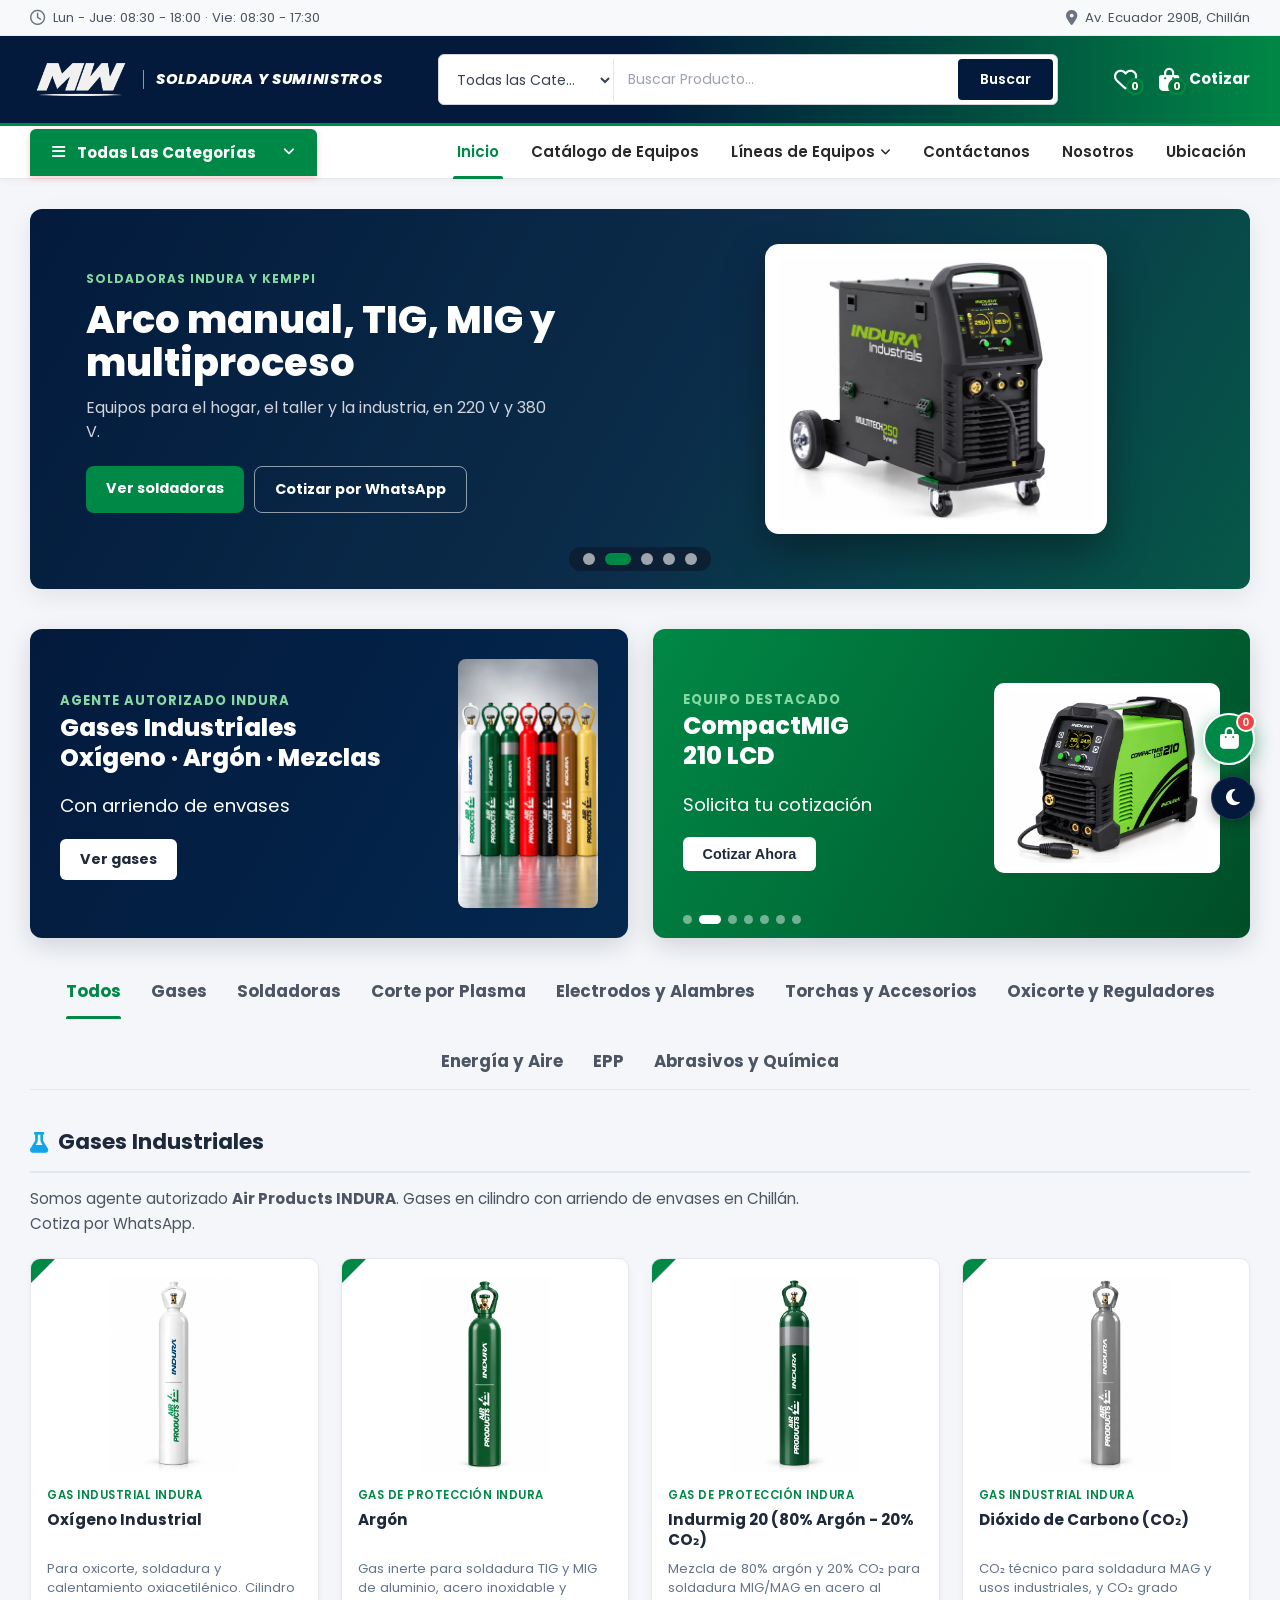
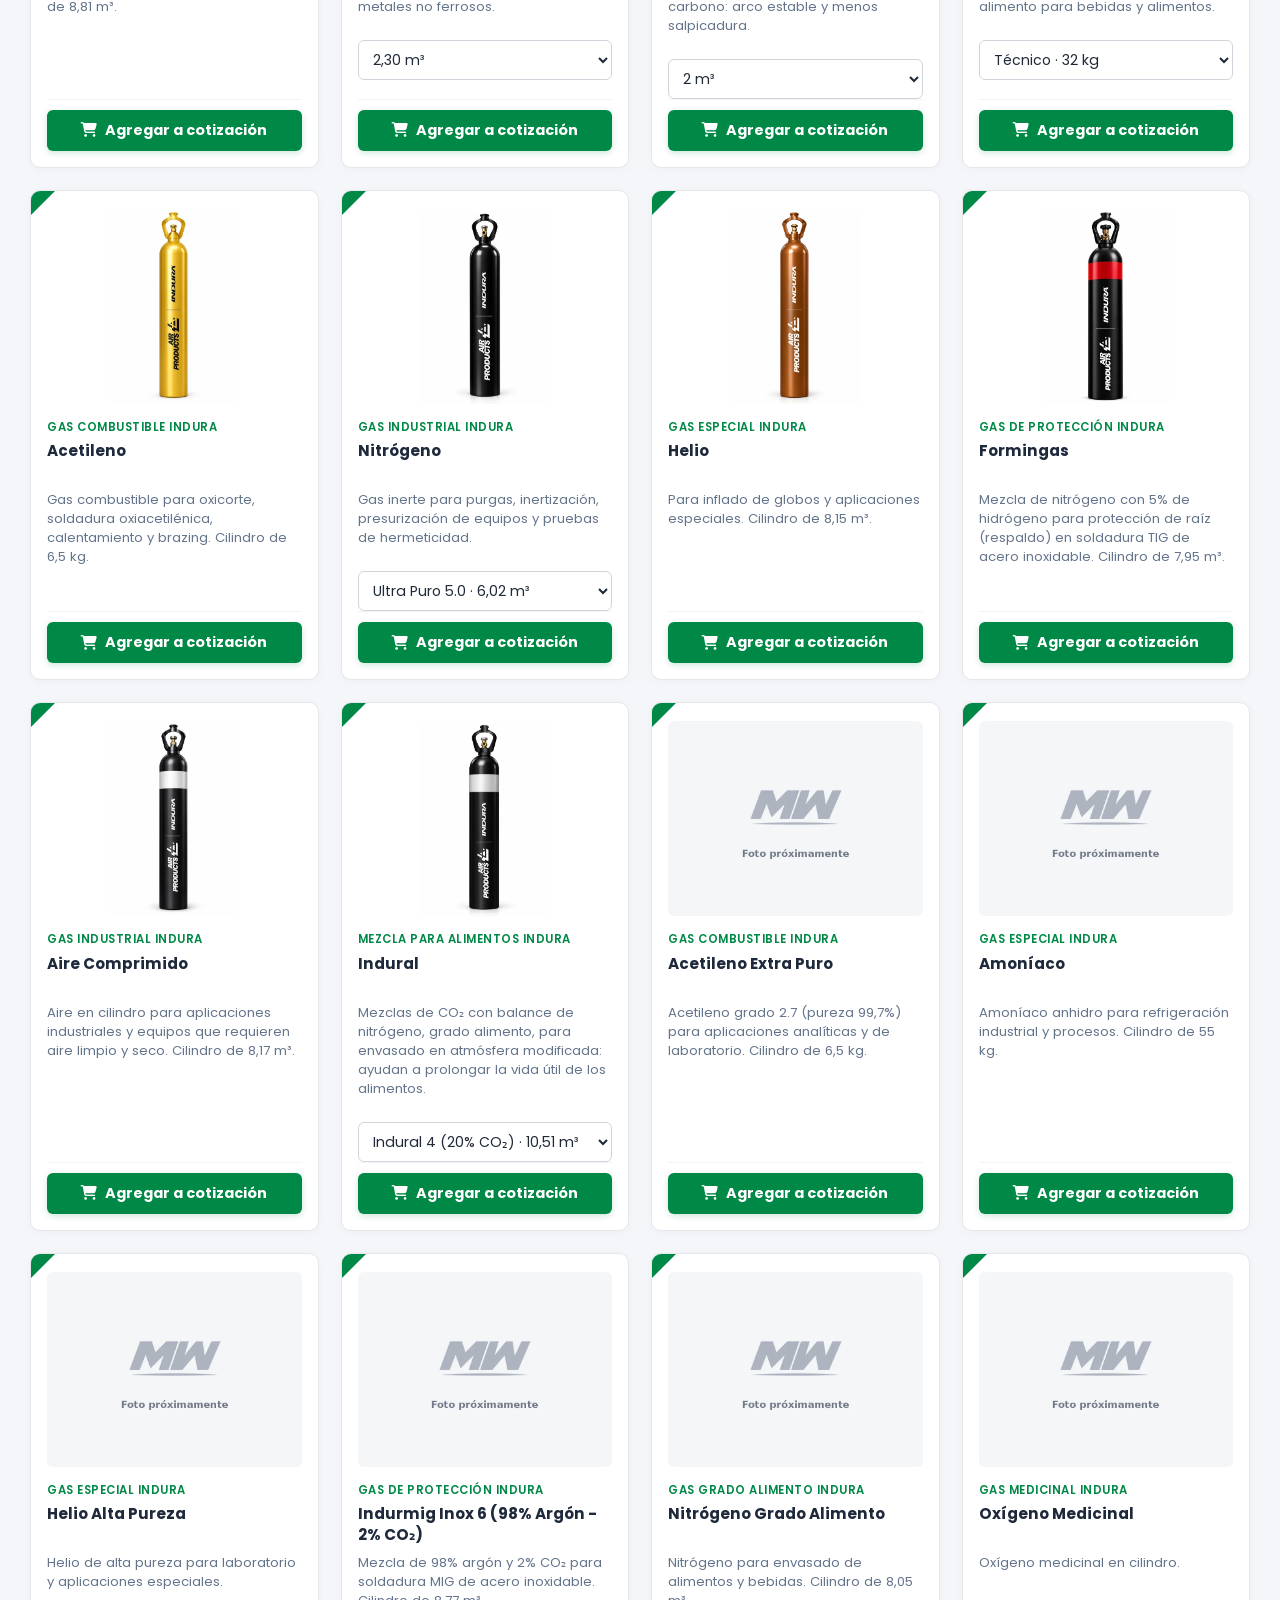
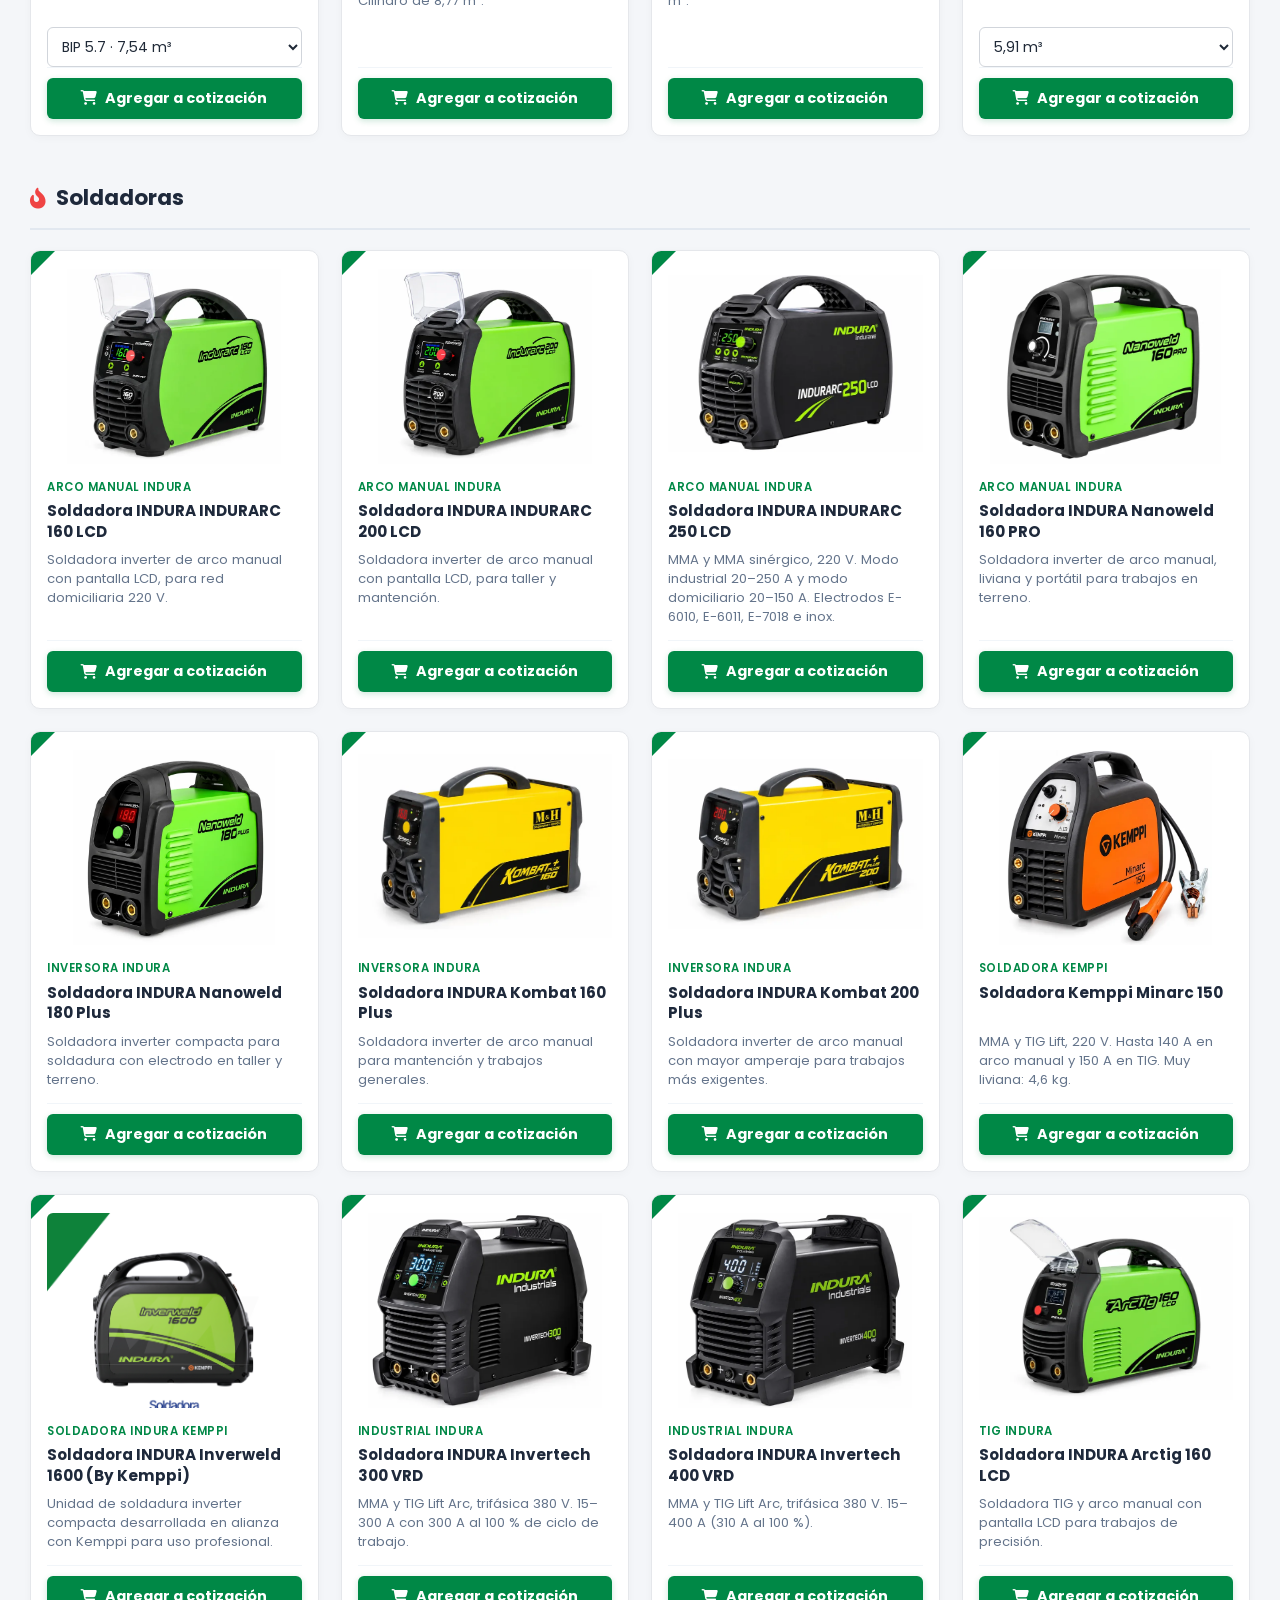
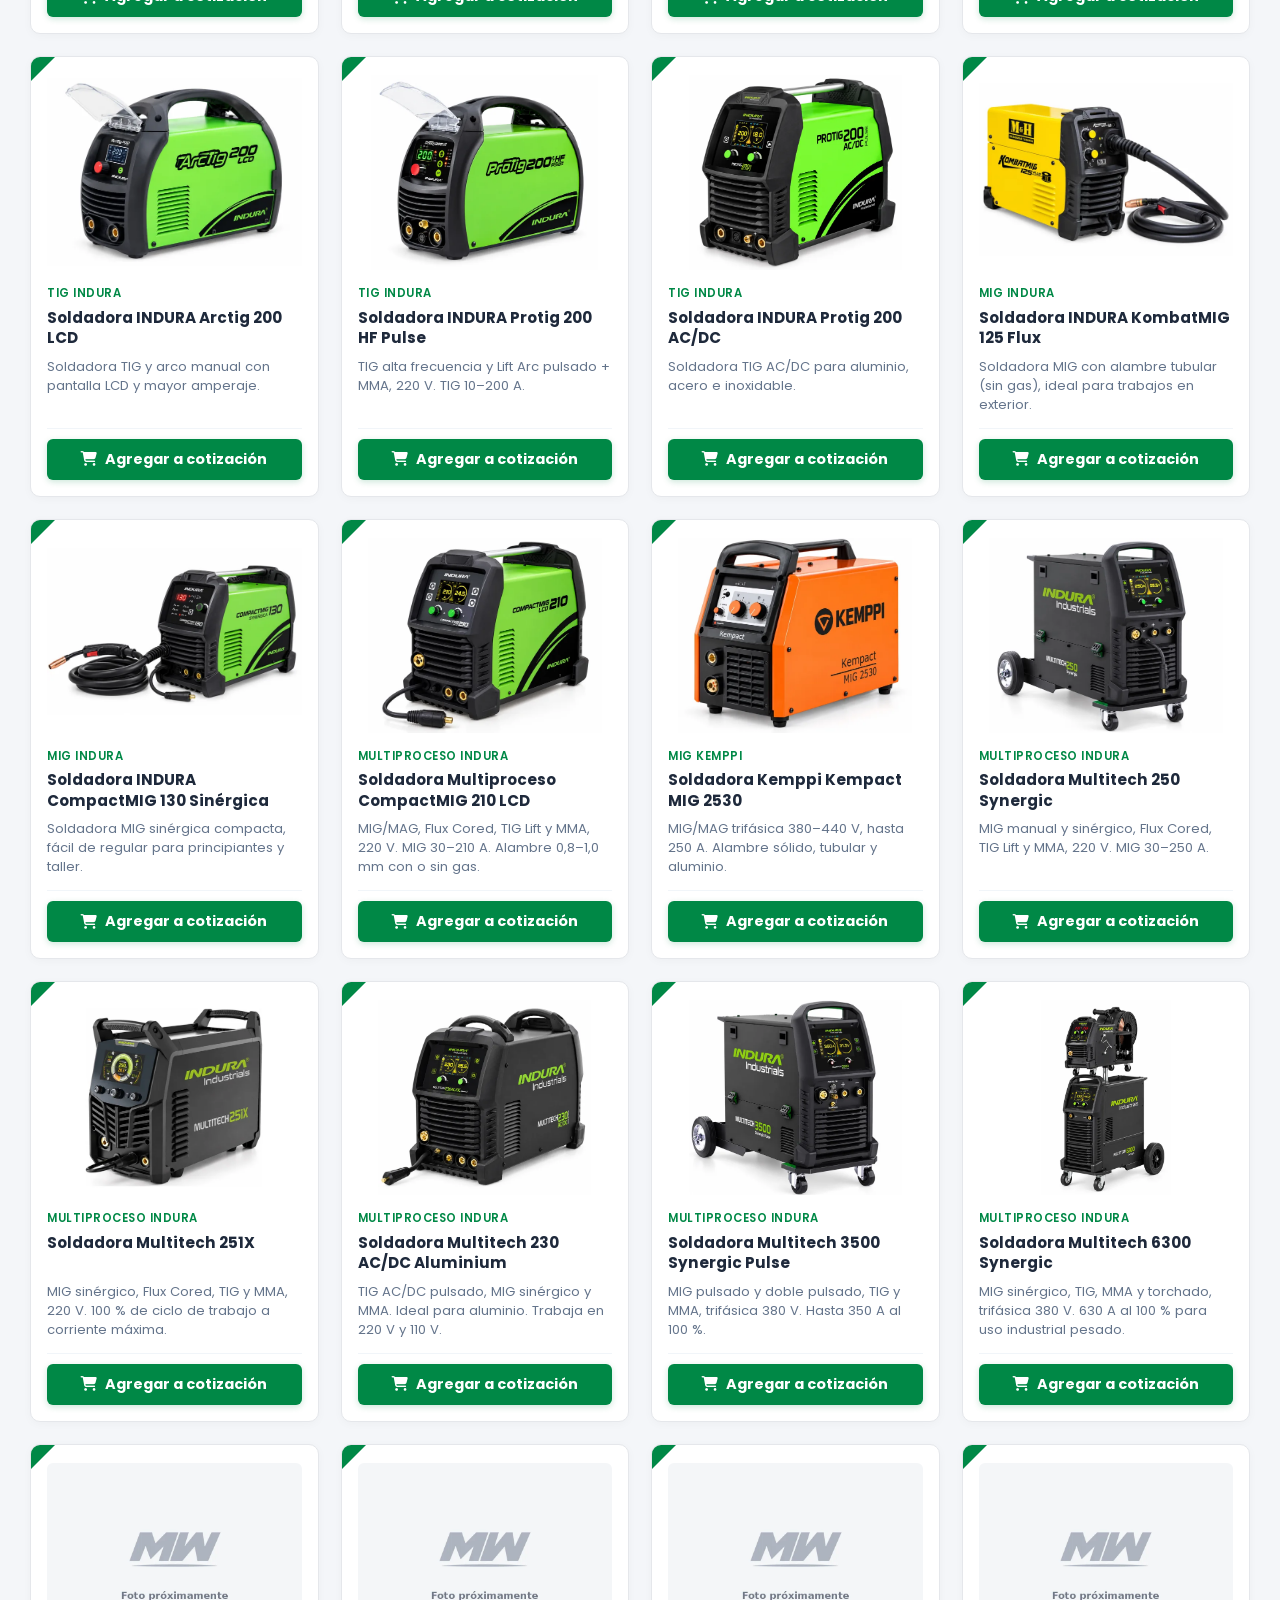
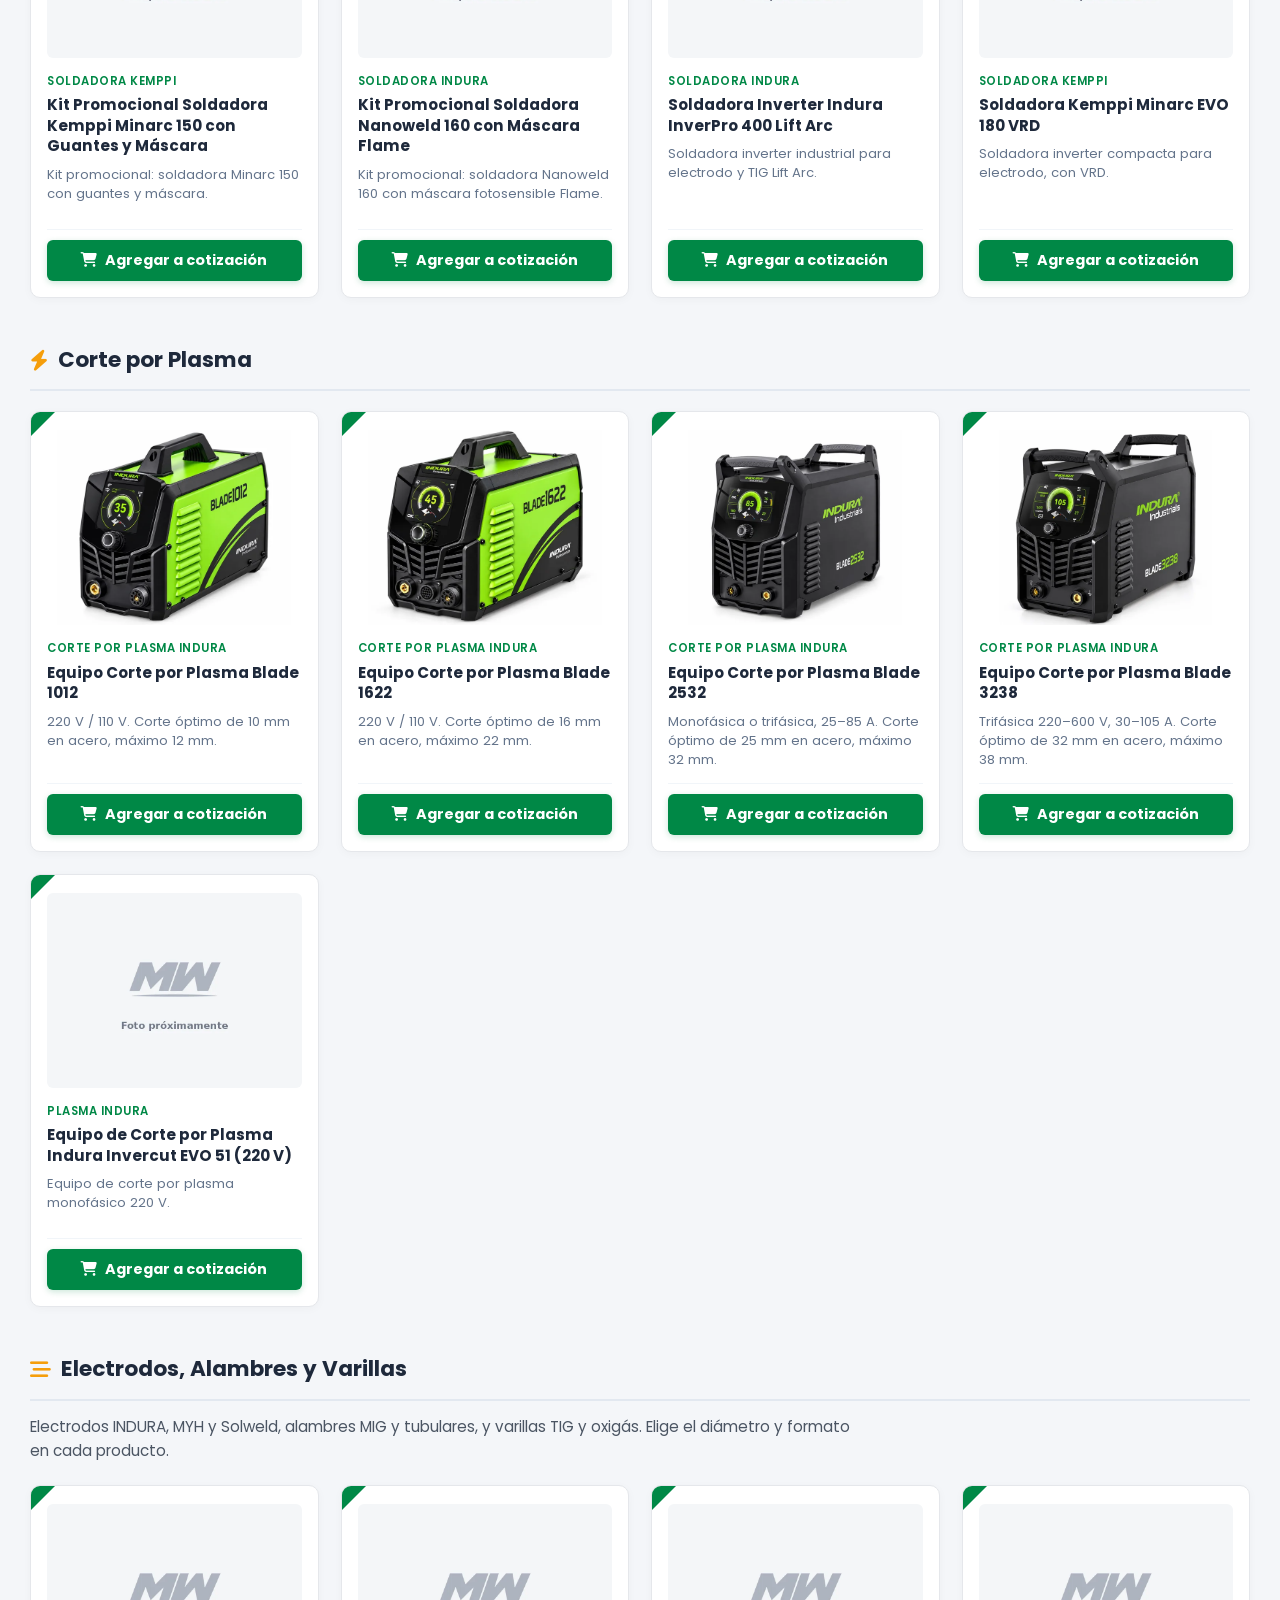
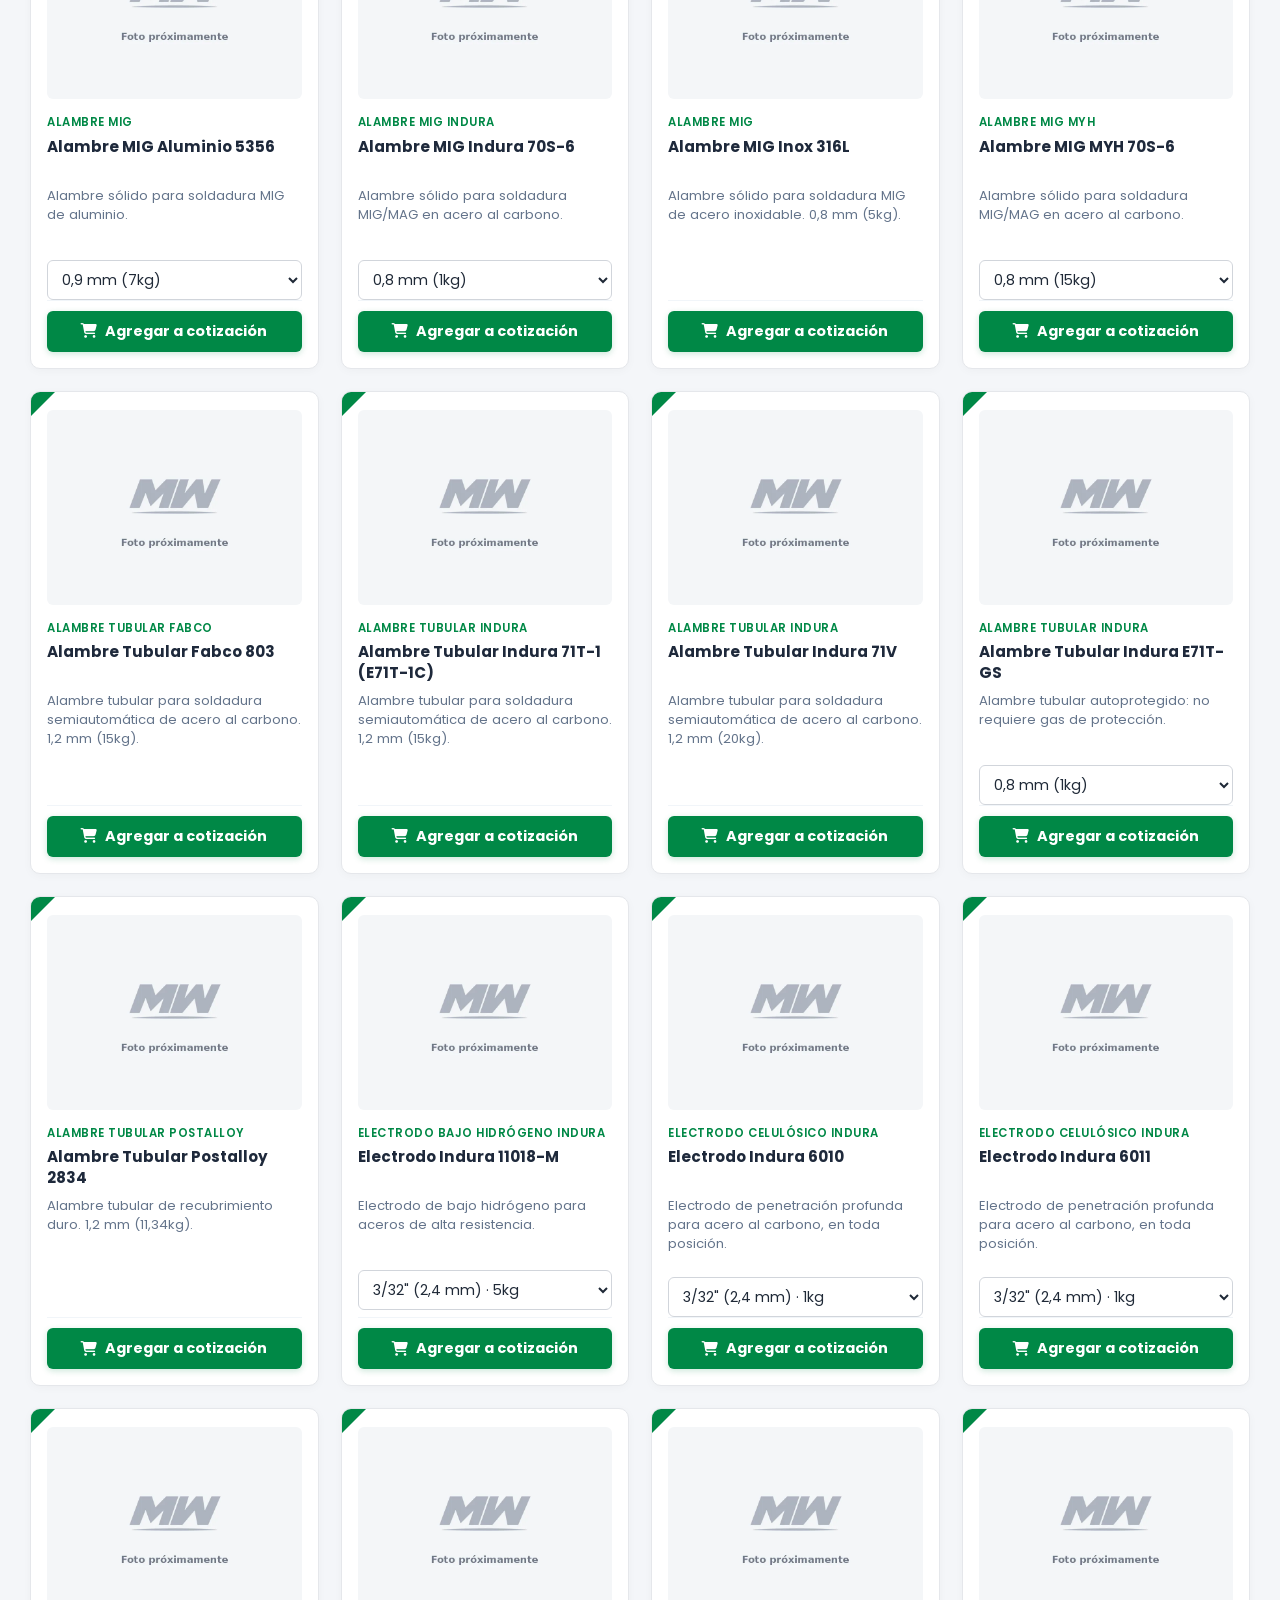
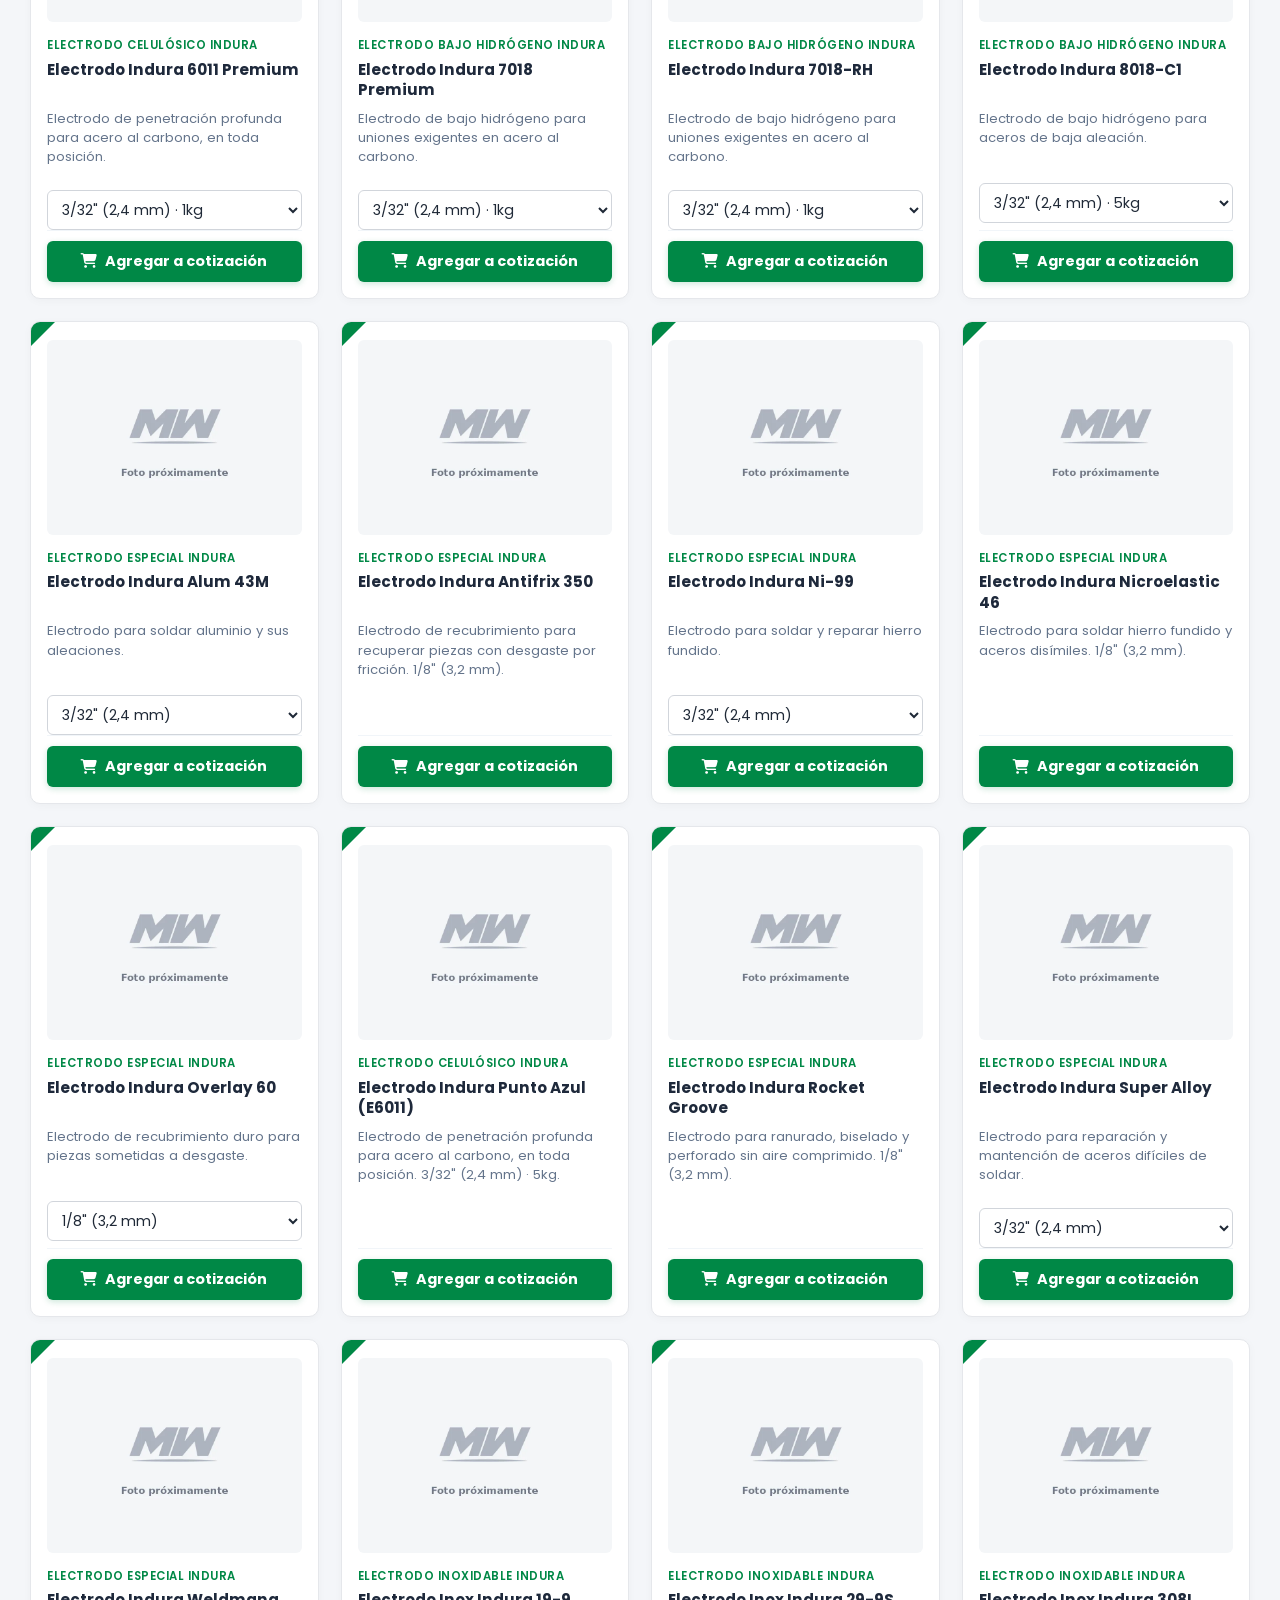
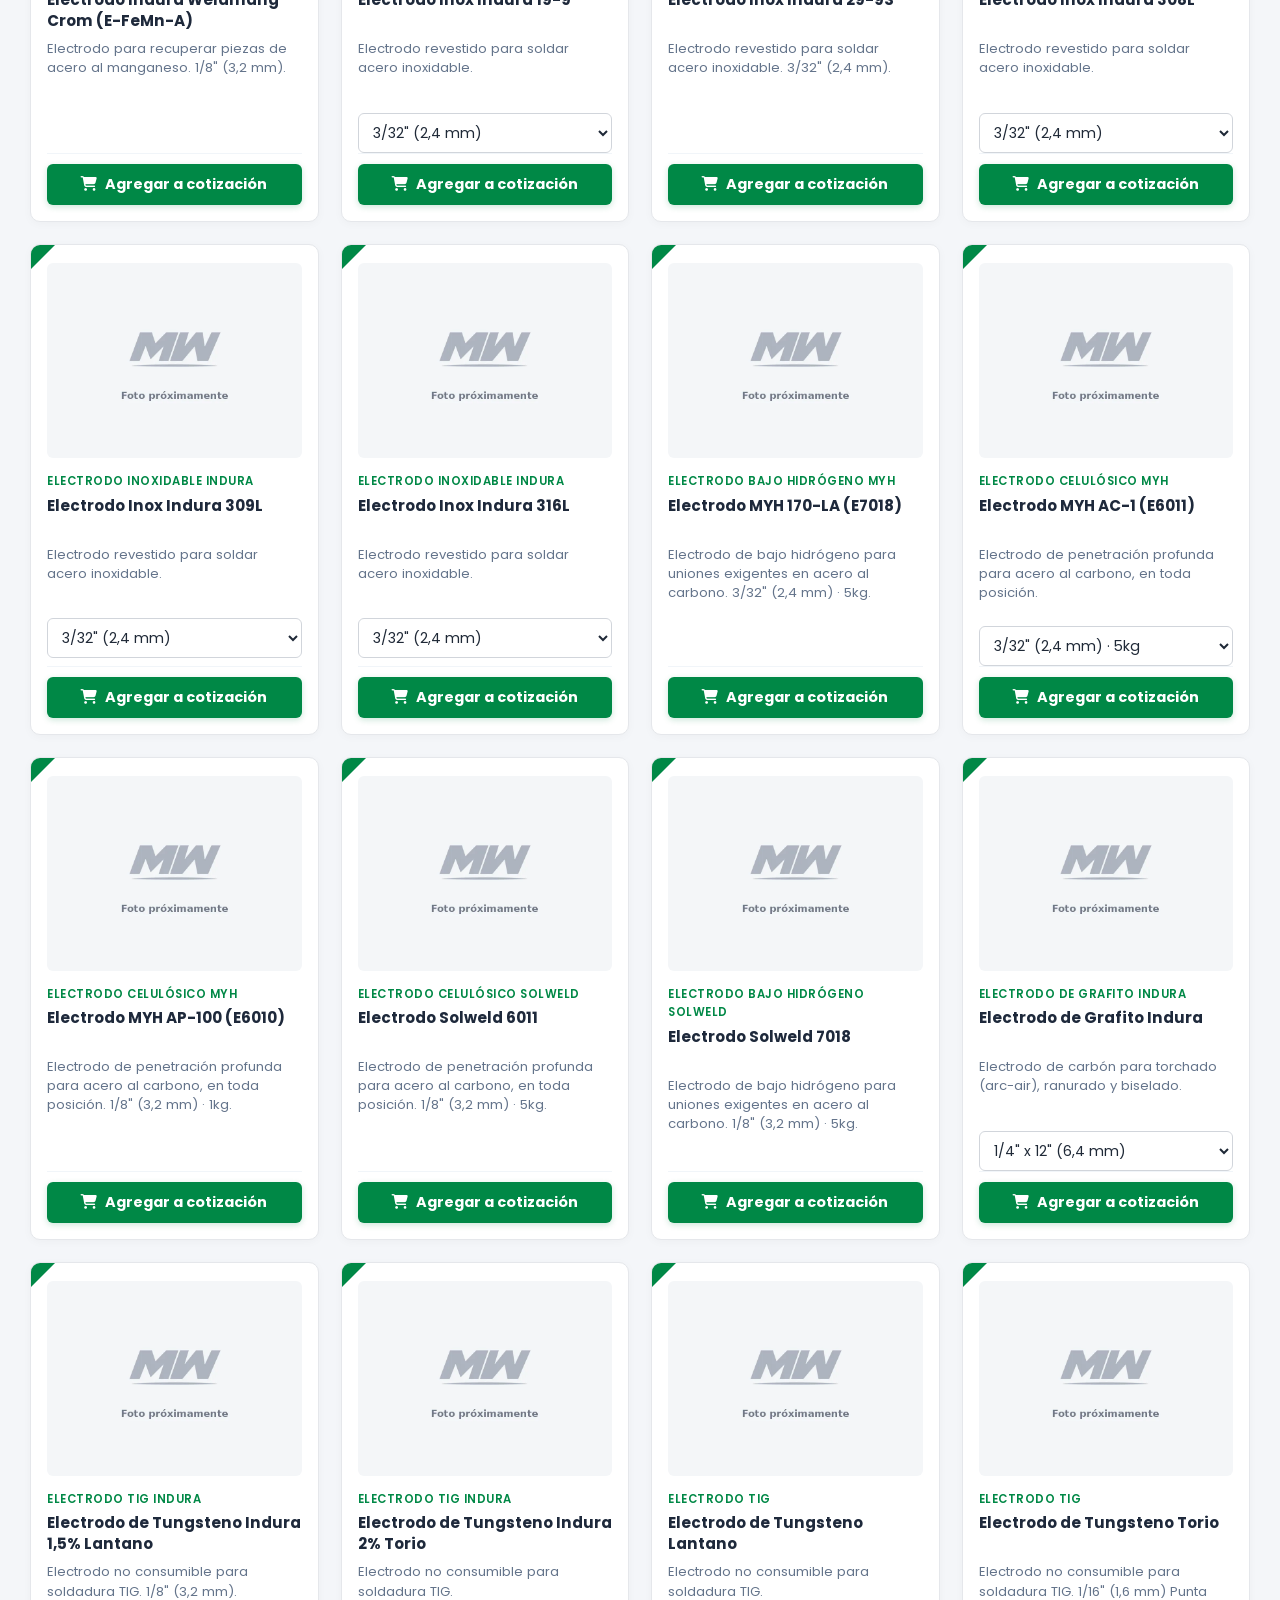
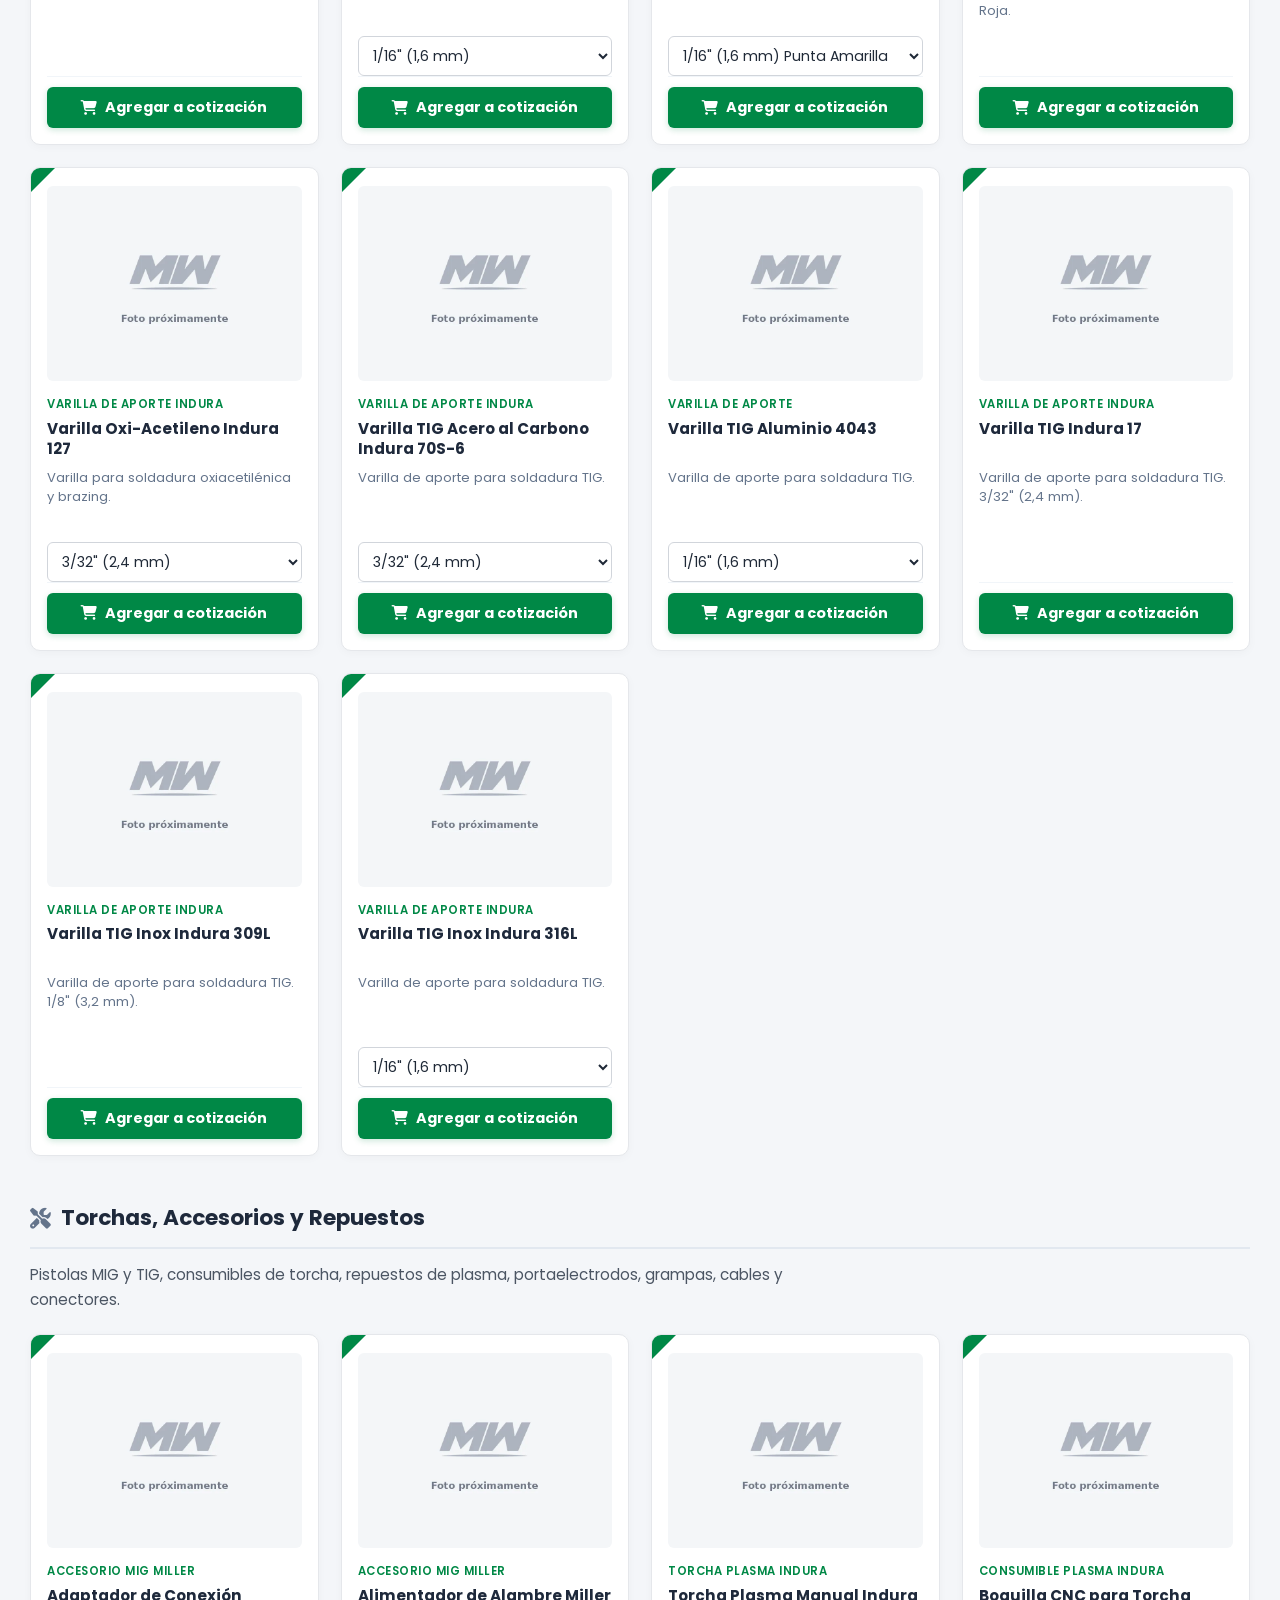
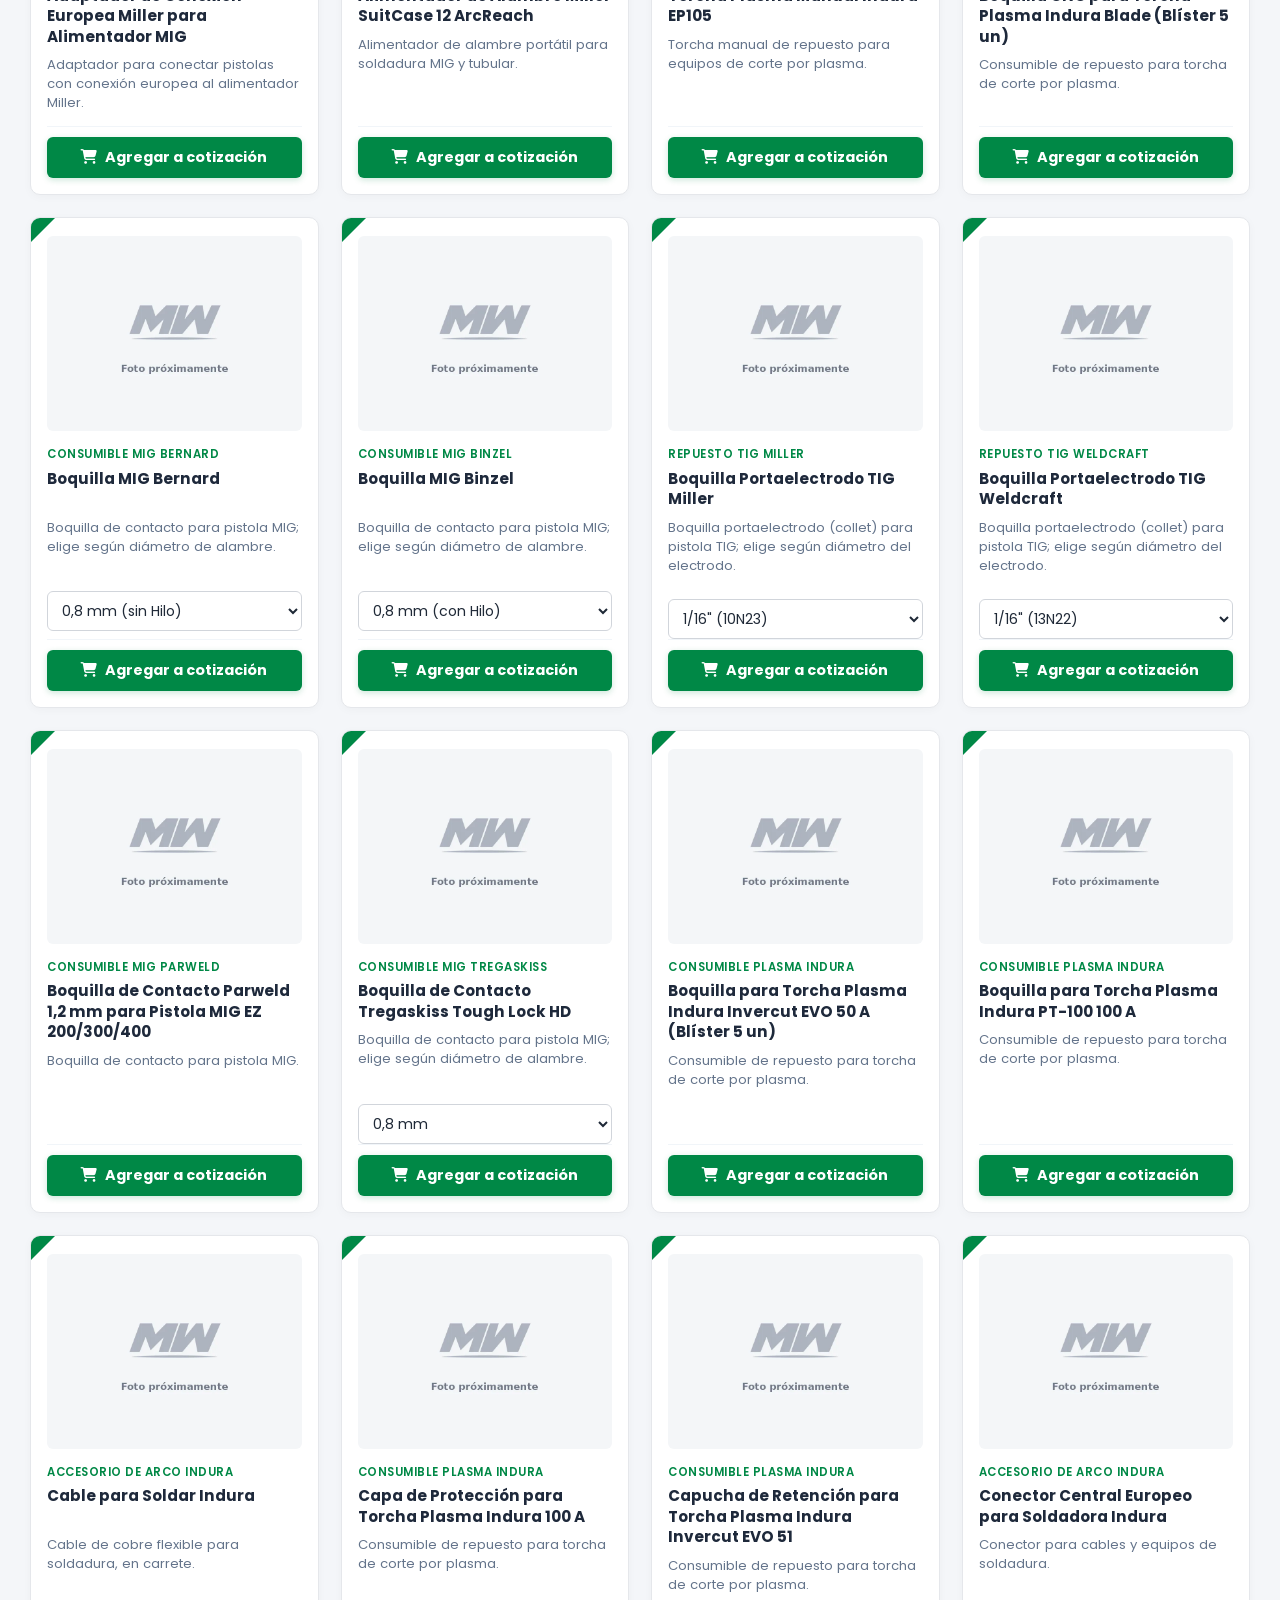
==== commit 02d3fde4: "Correcciones catálogo: gases con m³ y mezclas, variantes en orden ascendente, antorcha → torcha - Ga" ====
--- a/index.html
+++ b/index.html
@@ -48,7 +48,7 @@
                         <option value="plasma">Corte por Plasma</option>
                         <option value="energia">Generadores y Compresores</option>
                         <option value="aporte">Electrodos y Alambres</option>
-                        <option value="accesorios">Antorchas y Accesorios</option>
+                        <option value="accesorios">Torchas y Accesorios</option>
                         <option value="oxicorte">Oxicorte y Reguladores</option>
                         <option value="proteccion">Protección EPP</option>
                         <option value="abrasivos">Abrasivos y Química</option>
@@ -97,7 +97,7 @@
                         <li><a href="index.html#cat-energia"><i class="fa-solid fa-wind"></i> Compresores de Aire</a></li>
                         <li><a href="index.html#cat-proteccion"><i class="fa-solid fa-shield-halved"></i> Máscaras y EPP Soldador</a></li>
                         <li><a href="index.html#cat-aporte"><i class="fa-solid fa-bars-staggered"></i> Electrodos y Alambres</a></li>
-                        <li><a href="index.html#cat-accesorios"><i class="fa-solid fa-screwdriver-wrench"></i> Antorchas y Accesorios</a></li>
+                        <li><a href="index.html#cat-accesorios"><i class="fa-solid fa-screwdriver-wrench"></i> Torchas y Accesorios</a></li>
                         <li><a href="index.html#cat-oxicorte"><i class="fa-solid fa-fire"></i> Oxicorte y Reguladores</a></li>
                         <li><a href="index.html#cat-abrasivos"><i class="fa-solid fa-compact-disc"></i> Abrasivos y Química</a></li>
                     </ul>
@@ -116,7 +116,7 @@
                         <a href="index.html#cat-plasma">Equipos Corte por Plasma</a>
                         <a href="index.html#cat-energia">Generadores, Motosoldadoras y Compresores</a>
                         <a href="index.html#cat-aporte">Electrodos, Alambres y Varillas</a>
-                        <a href="index.html#cat-accesorios">Antorchas, Accesorios y Repuestos</a>
+                        <a href="index.html#cat-accesorios">Torchas, Accesorios y Repuestos</a>
                         <a href="index.html#cat-oxicorte">Oxicorte y Reguladores</a>
                         <a href="index.html#cat-proteccion">Protección EPP</a>
                         <a href="index.html#cat-abrasivos">Abrasivos, Química y Herramientas</a>
@@ -306,7 +306,7 @@
                     <button type="button">Electrodos y Alambres</button>
                 </li>
                 <li class="tab-btn-item" data-tab="accesorios">
-                    <button type="button">Antorchas y Accesorios</button>
+                    <button type="button">Torchas y Accesorios</button>
                 </li>
                 <li class="tab-btn-item" data-tab="oxicorte">
                     <button type="button">Oxicorte y Reguladores</button>
@@ -337,7 +337,7 @@
                     <div class="producto-card-info">
                         <span class="producto-card-categoria">Gas industrial INDURA</span>
                         <h3 class="producto-card-titulo">Oxígeno Industrial</h3>
-                        <p class="producto-card-desc">Para oxicorte, soldadura y calentamiento oxiacetilénico.</p>
+                        <p class="producto-card-desc">Para oxicorte, soldadura y calentamiento oxiacetilénico. Cilindro de 8,81 m³.</p>
                     </div>
                     <div class="producto-card-pie">
                         <button type="button" class="btn-card-agregar" data-agregar-carrito title="Añadir a la cotización">
@@ -354,22 +354,24 @@
                         <span class="producto-card-categoria">Gas de protección INDURA</span>
                         <h3 class="producto-card-titulo">Argón</h3>
                         <p class="producto-card-desc">Gas inerte para soldadura TIG y MIG de aluminio, acero inoxidable y metales no ferrosos.</p>
-                    </div>
-                    <div class="producto-card-pie">
-                        <button type="button" class="btn-card-agregar" data-agregar-carrito title="Añadir a la cotización">
-                            <i class="fa-solid fa-cart-shopping"></i> Agregar a cotización
-                        </button>
-                    </div>
-                </article>
-
-                <article class="producto-card-cf" data-categoria="gases" data-nombre="Mezcla Indurmig (Argón + CO₂)" data-precio="0">
-                    <div class="producto-card-img-wrap">
-                        <img src="imagenes/productos/indurmig.webp" alt="Mezcla Indurmig (Argón + CO₂)" loading="lazy">
+                        <select class="producto-card-variante" aria-label="Elegir variante de Argón"><option>2,30 m³</option><option>10,26 m³</option></select>
+                    </div>
+                    <div class="producto-card-pie">
+                        <button type="button" class="btn-card-agregar" data-agregar-carrito title="Añadir a la cotización">
+                            <i class="fa-solid fa-cart-shopping"></i> Agregar a cotización
+                        </button>
+                    </div>
+                </article>
+
+                <article class="producto-card-cf" data-categoria="gases" data-nombre="Indurmig 20 (80% Argón - 20% CO₂)" data-precio="0">
+                    <div class="producto-card-img-wrap">
+                        <img src="imagenes/productos/indurmig.webp" alt="Indurmig 20 (80% Argón - 20% CO₂)" loading="lazy">
                     </div>
                     <div class="producto-card-info">
                         <span class="producto-card-categoria">Gas de protección INDURA</span>
-                        <h3 class="producto-card-titulo">Mezcla Indurmig (Argón + CO₂)</h3>
-                        <p class="producto-card-desc">Mezcla de argón y CO₂ para soldadura MIG/MAG en acero al carbono: arco estable y menos salpicadura.</p>
+                        <h3 class="producto-card-titulo">Indurmig 20 (80% Argón - 20% CO₂)</h3>
+                        <p class="producto-card-desc">Mezcla de 80% argón y 20% CO₂ para soldadura MIG/MAG en acero al carbono: arco estable y menos salpicadura.</p>
+                        <select class="producto-card-variante" aria-label="Elegir variante de Indurmig 20 (80% Argón - 20% CO₂)"><option>2 m³</option><option>9,27 m³</option></select>
                     </div>
                     <div class="producto-card-pie">
                         <button type="button" class="btn-card-agregar" data-agregar-carrito title="Añadir a la cotización">
@@ -385,7 +387,8 @@
                     <div class="producto-card-info">
                         <span class="producto-card-categoria">Gas industrial INDURA</span>
                         <h3 class="producto-card-titulo">Dióxido de Carbono (CO₂)</h3>
-                        <p class="producto-card-desc">Gas de protección para soldadura MAG en acero al carbono y otros usos industriales.</p>
+                        <p class="producto-card-desc">CO₂ técnico para soldadura MAG y usos industriales, y CO₂ grado alimento para bebidas y alimentos.</p>
+                        <select class="producto-card-variante" aria-label="Elegir variante de Dióxido de Carbono (CO₂)"><option>Técnico · 32 kg</option><option>Técnico con sifón · 32 kg</option><option>Grado alimento · 35 kg</option></select>
                     </div>
                     <div class="producto-card-pie">
                         <button type="button" class="btn-card-agregar" data-agregar-carrito title="Añadir a la cotización">
@@ -401,7 +404,7 @@
                     <div class="producto-card-info">
                         <span class="producto-card-categoria">Gas combustible INDURA</span>
                         <h3 class="producto-card-titulo">Acetileno</h3>
-                        <p class="producto-card-desc">Gas combustible para oxicorte, soldadura oxiacetilénica, calentamiento y brazing.</p>
+                        <p class="producto-card-desc">Gas combustible para oxicorte, soldadura oxiacetilénica, calentamiento y brazing. Cilindro de 6,5 kg.</p>
                     </div>
                     <div class="producto-card-pie">
                         <button type="button" class="btn-card-agregar" data-agregar-carrito title="Añadir a la cotización">
@@ -418,6 +421,7 @@
                         <span class="producto-card-categoria">Gas industrial INDURA</span>
                         <h3 class="producto-card-titulo">Nitrógeno</h3>
                         <p class="producto-card-desc">Gas inerte para purgas, inertización, presurización de equipos y pruebas de hermeticidad.</p>
+                        <select class="producto-card-variante" aria-label="Elegir variante de Nitrógeno"><option>Ultra Puro 5.0 · 6,02 m³</option><option>Industrial · 8,05 m³</option><option>Extra Puro 4.8 · 8,05 m³</option></select>
                     </div>
                     <div class="producto-card-pie">
                         <button type="button" class="btn-card-agregar" data-agregar-carrito title="Añadir a la cotización">
@@ -433,7 +437,7 @@
                     <div class="producto-card-info">
                         <span class="producto-card-categoria">Gas especial INDURA</span>
                         <h3 class="producto-card-titulo">Helio</h3>
-                        <p class="producto-card-desc">Para inflado de globos y aplicaciones especiales. Consulta formatos disponibles.</p>
+                        <p class="producto-card-desc">Para inflado de globos y aplicaciones especiales. Cilindro de 8,15 m³.</p>
                     </div>
                     <div class="producto-card-pie">
                         <button type="button" class="btn-card-agregar" data-agregar-carrito title="Añadir a la cotización">
@@ -449,7 +453,7 @@
                     <div class="producto-card-info">
                         <span class="producto-card-categoria">Gas de protección INDURA</span>
                         <h3 class="producto-card-titulo">Formingas</h3>
-                        <p class="producto-card-desc">Mezcla de nitrógeno e hidrógeno para protección de raíz (respaldo) en soldadura TIG de acero inoxidable.</p>
+                        <p class="producto-card-desc">Mezcla de nitrógeno con 5% de hidrógeno para protección de raíz (respaldo) en soldadura TIG de acero inoxidable. Cilindro de 7,95 m³.</p>
                     </div>
                     <div class="producto-card-pie">
                         <button type="button" class="btn-card-agregar" data-agregar-carrito title="Añadir a la cotización">
@@ -465,7 +469,7 @@
                     <div class="producto-card-info">
                         <span class="producto-card-categoria">Gas industrial INDURA</span>
                         <h3 class="producto-card-titulo">Aire Comprimido</h3>
-                        <p class="producto-card-desc">Aire en cilindro para aplicaciones industriales y equipos que requieren aire limpio y seco.</p>
+                        <p class="producto-card-desc">Aire en cilindro para aplicaciones industriales y equipos que requieren aire limpio y seco. Cilindro de 8,17 m³.</p>
                     </div>
                     <div class="producto-card-pie">
                         <button type="button" class="btn-card-agregar" data-agregar-carrito title="Añadir a la cotización">
@@ -481,7 +485,8 @@
                     <div class="producto-card-info">
                         <span class="producto-card-categoria">Mezcla para alimentos INDURA</span>
                         <h3 class="producto-card-titulo">Indural</h3>
-                        <p class="producto-card-desc">Mezcla de gases para envasado en atmósfera modificada: ayuda a prolongar la vida útil de los alimentos.</p>
+                        <p class="producto-card-desc">Mezclas de CO₂ con balance de nitrógeno, grado alimento, para envasado en atmósfera modificada: ayudan a prolongar la vida útil de los alimentos.</p>
+                        <select class="producto-card-variante" aria-label="Elegir variante de Indural"><option>Indural 4 (20% CO₂) · 10,51 m³</option><option>Indural 5 (25% CO₂) · 9,15 m³</option><option>Indural 6 (30% CO₂) · 8 m³</option><option>Indural 8 (40% CO₂) · 6,27 m³</option><option>Indural 10 (50% CO₂) · 4,18 m³</option></select>
                     </div>
                     <div class="producto-card-pie">
                         <button type="button" class="btn-card-agregar" data-agregar-carrito title="Añadir a la cotización">
@@ -498,7 +503,7 @@
                     <div class="producto-card-info">
                         <span class="producto-card-categoria">Gas combustible INDURA</span>
                         <h3 class="producto-card-titulo">Acetileno Extra Puro</h3>
-                        <p class="producto-card-desc">Acetileno de alta pureza para aplicaciones analíticas y de laboratorio.</p>
+                        <p class="producto-card-desc">Acetileno grado 2.7 (pureza 99,7%) para aplicaciones analíticas y de laboratorio. Cilindro de 6,5 kg.</p>
                     </div>
                     <div class="producto-card-pie">
                         <button type="button" class="btn-card-agregar" data-agregar-carrito title="Añadir a la cotización">
@@ -514,7 +519,7 @@
                     <div class="producto-card-info">
                         <span class="producto-card-categoria">Gas especial INDURA</span>
                         <h3 class="producto-card-titulo">Amoníaco</h3>
-                        <p class="producto-card-desc">Amoníaco anhidro en cilindro para refrigeración industrial y procesos. Consulta formato.</p>
+                        <p class="producto-card-desc">Amoníaco anhidro para refrigeración industrial y procesos. Cilindro de 55 kg.</p>
                     </div>
                     <div class="producto-card-pie">
                         <button type="button" class="btn-card-agregar" data-agregar-carrito title="Añadir a la cotización">
@@ -530,23 +535,24 @@
                     <div class="producto-card-info">
                         <span class="producto-card-categoria">Gas especial INDURA</span>
                         <h3 class="producto-card-titulo">Helio Alta Pureza</h3>
-                        <p class="producto-card-desc">Helio de alta pureza (BIP 5.7) para laboratorio y aplicaciones especiales.</p>
-                    </div>
-                    <div class="producto-card-pie">
-                        <button type="button" class="btn-card-agregar" data-agregar-carrito title="Añadir a la cotización">
-                            <i class="fa-solid fa-cart-shopping"></i> Agregar a cotización
-                        </button>
-                    </div>
-                </article>
-
-                <article class="producto-card-cf" data-categoria="gases" data-nombre="Indurmig Inox" data-precio="0" data-codigos="" data-foto-pendiente>
-                    <div class="producto-card-img-wrap">
-                        <img src="imagenes/productos/sin-foto.webp" alt="Indurmig Inox (foto próximamente)" loading="lazy" class="img-sin-foto">
+                        <p class="producto-card-desc">Helio de alta pureza para laboratorio y aplicaciones especiales.</p>
+                        <select class="producto-card-variante" aria-label="Elegir variante de Helio Alta Pureza"><option>BIP 5.7 · 7,54 m³</option><option>6.0 · 8,15 m³</option></select>
+                    </div>
+                    <div class="producto-card-pie">
+                        <button type="button" class="btn-card-agregar" data-agregar-carrito title="Añadir a la cotización">
+                            <i class="fa-solid fa-cart-shopping"></i> Agregar a cotización
+                        </button>
+                    </div>
+                </article>
+
+                <article class="producto-card-cf" data-categoria="gases" data-nombre="Indurmig Inox 6 (98% Argón - 2% CO₂)" data-precio="0" data-codigos="" data-foto-pendiente>
+                    <div class="producto-card-img-wrap">
+                        <img src="imagenes/productos/sin-foto.webp" alt="Indurmig Inox 6 (98% Argón - 2% CO₂) (foto próximamente)" loading="lazy" class="img-sin-foto">
                     </div>
                     <div class="producto-card-info">
                         <span class="producto-card-categoria">Gas de protección INDURA</span>
-                        <h3 class="producto-card-titulo">Indurmig Inox</h3>
-                        <p class="producto-card-desc">Mezcla de protección para soldadura MIG de acero inoxidable.</p>
+                        <h3 class="producto-card-titulo">Indurmig Inox 6 (98% Argón - 2% CO₂)</h3>
+                        <p class="producto-card-desc">Mezcla de 98% argón y 2% CO₂ para soldadura MIG de acero inoxidable. Cilindro de 8,77 m³.</p>
                     </div>
                     <div class="producto-card-pie">
                         <button type="button" class="btn-card-agregar" data-agregar-carrito title="Añadir a la cotización">
@@ -562,7 +568,7 @@
                     <div class="producto-card-info">
                         <span class="producto-card-categoria">Gas grado alimento INDURA</span>
                         <h3 class="producto-card-titulo">Nitrógeno Grado Alimento</h3>
-                        <p class="producto-card-desc">Nitrógeno para envasado de alimentos y bebidas.</p>
+                        <p class="producto-card-desc">Nitrógeno para envasado de alimentos y bebidas. Cilindro de 8,05 m³.</p>
                     </div>
                     <div class="producto-card-pie">
                         <button type="button" class="btn-card-agregar" data-agregar-carrito title="Añadir a la cotización">
@@ -578,30 +584,16 @@
                     <div class="producto-card-info">
                         <span class="producto-card-categoria">Gas medicinal INDURA</span>
                         <h3 class="producto-card-titulo">Oxígeno Medicinal</h3>
-                        <p class="producto-card-desc">Oxígeno medicinal en cilindro. Consulta formatos disponibles.</p>
-                    </div>
-                    <div class="producto-card-pie">
-                        <button type="button" class="btn-card-agregar" data-agregar-carrito title="Añadir a la cotización">
-                            <i class="fa-solid fa-cart-shopping"></i> Agregar a cotización
-                        </button>
-                    </div>
-                </article>
-
-                <article class="producto-card-cf" data-categoria="gases" data-nombre="Mezcla Especial X30A" data-precio="0" data-codigos="" data-foto-pendiente>
-                    <div class="producto-card-img-wrap">
-                        <img src="imagenes/productos/sin-foto.webp" alt="Mezcla Especial X30A (foto próximamente)" loading="lazy" class="img-sin-foto">
-                    </div>
-                    <div class="producto-card-info">
-                        <span class="producto-card-categoria">Gas especial INDURA</span>
-                        <h3 class="producto-card-titulo">Mezcla Especial X30A</h3>
-                        <p class="producto-card-desc">Mezcla de gases de calibración en cilindro de aluminio. Consulta disponibilidad.</p>
-                    </div>
-                    <div class="producto-card-pie">
-                        <button type="button" class="btn-card-agregar" data-agregar-carrito title="Añadir a la cotización">
-                            <i class="fa-solid fa-cart-shopping"></i> Agregar a cotización
-                        </button>
-                    </div>
-                </article>
+                        <p class="producto-card-desc">Oxígeno medicinal en cilindro.</p>
+                        <select class="producto-card-variante" aria-label="Elegir variante de Oxígeno Medicinal"><option>5,91 m³</option><option>10,54 m³</option></select>
+                    </div>
+                    <div class="producto-card-pie">
+                        <button type="button" class="btn-card-agregar" data-agregar-carrito title="Añadir a la cotización">
+                            <i class="fa-solid fa-cart-shopping"></i> Agregar a cotización
+                        </button>
+                    </div>
+                </article>
+
 
             </div>
         </section>
@@ -612,21 +604,6 @@
             </h2>
             <div class="grid-productos-cf">
 
-                <article class="producto-card-cf" data-categoria="soldadura" data-nombre="Soldadora INDURA INDURARC 120" data-precio="0">
-                    <div class="producto-card-img-wrap">
-                        <img src="imagenes/productos/indurarc-120.webp" alt="Soldadora INDURA INDURARC 120" loading="lazy">
-                    </div>
-                    <div class="producto-card-info">
-                        <span class="producto-card-categoria">Soldadura al arco</span>
-                        <h3 class="producto-card-titulo">Soldadora INDURA INDURARC 120</h3>
-                        <p class="producto-card-desc">Equipo compacto de soldadura al arco manual, portátil e ideal para trabajos ligeros y mantención.</p>
-                    </div>
-                    <div class="producto-card-pie">
-                        <button type="button" class="btn-card-agregar" data-agregar-carrito title="Añadir a la cotización">
-                            <i class="fa-solid fa-cart-shopping"></i> Agregar a cotización
-                        </button>
-                    </div>
-                </article>
 
                 <article class="producto-card-cf" data-categoria="soldadura" data-nombre="Soldadora INDURA INDURARC 160 LCD" data-precio="0">
                     <div class="producto-card-img-wrap">
@@ -1045,21 +1022,6 @@
                     </div>
                 </article>
 
-                <article class="producto-card-cf" data-categoria="soldadura" data-nombre="Soldadora Indura Arctig 130 LCD" data-precio="0" data-codigos="6039322" data-foto-pendiente>
-                    <div class="producto-card-img-wrap">
-                        <img src="imagenes/productos/sin-foto.webp" alt="Soldadora Indura Arctig 130 LCD (foto próximamente)" loading="lazy" class="img-sin-foto">
-                    </div>
-                    <div class="producto-card-info">
-                        <span class="producto-card-categoria">Soldadora INDURA</span>
-                        <h3 class="producto-card-titulo">Soldadora Indura Arctig 130 LCD</h3>
-                        <p class="producto-card-desc">Soldadora inverter TIG Lift Arc y electrodo.</p>
-                    </div>
-                    <div class="producto-card-pie">
-                        <button type="button" class="btn-card-agregar" data-agregar-carrito title="Añadir a la cotización">
-                            <i class="fa-solid fa-cart-shopping"></i> Agregar a cotización
-                        </button>
-                    </div>
-                </article>
 
                 <article class="producto-card-cf" data-categoria="soldadura" data-nombre="Soldadora Inverter Indura InverPro 400 Lift Arc" data-precio="0" data-codigos="1053218" data-foto-pendiente>
                     <div class="producto-card-img-wrap">
@@ -1218,7 +1180,7 @@
                         <span class="producto-card-categoria">Alambre MIG INDURA</span>
                         <h3 class="producto-card-titulo">Alambre MIG Indura 70S-6</h3>
                         <p class="producto-card-desc">Alambre sólido para soldadura MIG/MAG en acero al carbono.</p>
-                        <select class="producto-card-variante" aria-label="Elegir variante de Alambre MIG Indura 70S-6"><option>0,8 mm (15kg)</option><option>0,8 mm (1kg)</option><option>0,8 mm (5kg)</option><option>0,9 mm (15kg)</option><option>0,9 mm (1kg)</option><option>1,0 mm (15kg)</option><option>1,2 mm (15kg)</option></select>
+                        <select class="producto-card-variante" aria-label="Elegir variante de Alambre MIG Indura 70S-6"><option>0,8 mm (1kg)</option><option>0,8 mm (5kg)</option><option>0,8 mm (15kg)</option><option>0,9 mm (1kg)</option><option>0,9 mm (5kg)</option><option>0,9 mm (15kg)</option><option>1,0 mm (15kg)</option><option>1,2 mm (15kg)</option></select>
                     </div>
                     <div class="producto-card-pie">
                         <button type="button" class="btn-card-agregar" data-agregar-carrito title="Añadir a la cotización">
@@ -1260,22 +1222,6 @@
                     </div>
                 </article>
 
-                <article class="producto-card-cf" data-categoria="aporte" data-nombre="Alambre MIG TB 70S-6" data-precio="0" data-codigos="2900127 2900128" data-foto-pendiente>
-                    <div class="producto-card-img-wrap">
-                        <img src="imagenes/productos/sin-foto.webp" alt="Alambre MIG TB 70S-6 (foto próximamente)" loading="lazy" class="img-sin-foto">
-                    </div>
-                    <div class="producto-card-info">
-                        <span class="producto-card-categoria">Alambre MIG</span>
-                        <h3 class="producto-card-titulo">Alambre MIG TB 70S-6</h3>
-                        <p class="producto-card-desc">Alambre sólido para soldadura MIG/MAG en acero al carbono.</p>
-                        <select class="producto-card-variante" aria-label="Elegir variante de Alambre MIG TB 70S-6"><option>0,9 mm (15kg)</option><option>0,8 mm (15kg)</option></select>
-                    </div>
-                    <div class="producto-card-pie">
-                        <button type="button" class="btn-card-agregar" data-agregar-carrito title="Añadir a la cotización">
-                            <i class="fa-solid fa-cart-shopping"></i> Agregar a cotización
-                        </button>
-                    </div>
-                </article>
 
                 <article class="producto-card-cf" data-categoria="aporte" data-nombre="Alambre Tubular Fabco 803" data-precio="0" data-codigos="514980" data-foto-pendiente>
                     <div class="producto-card-img-wrap">
@@ -1366,7 +1312,7 @@
                         <span class="producto-card-categoria">Electrodo bajo hidrógeno INDURA</span>
                         <h3 class="producto-card-titulo">Electrodo Indura 11018-M</h3>
                         <p class="producto-card-desc">Electrodo de bajo hidrógeno para aceros de alta resistencia.</p>
-                        <select class="producto-card-variante" aria-label="Elegir variante de Electrodo Indura 11018-M"><option>1/8&quot; (3,2 mm) · 5kg</option><option>5/32&quot; (4,0 mm) · 5kg</option><option>3/32&quot; (2,4 mm) · 5kg</option></select>
+                        <select class="producto-card-variante" aria-label="Elegir variante de Electrodo Indura 11018-M"><option>3/32&quot; (2,4 mm) · 5kg</option><option>1/8&quot; (3,2 mm) · 5kg</option><option>5/32&quot; (4,0 mm) · 5kg</option></select>
                     </div>
                     <div class="producto-card-pie">
                         <button type="button" class="btn-card-agregar" data-agregar-carrito title="Añadir a la cotización">
@@ -1383,7 +1329,7 @@
                         <span class="producto-card-categoria">Electrodo celulósico INDURA</span>
                         <h3 class="producto-card-titulo">Electrodo Indura 6010</h3>
                         <p class="producto-card-desc">Electrodo de penetración profunda para acero al carbono, en toda posición.</p>
-                        <select class="producto-card-variante" aria-label="Elegir variante de Electrodo Indura 6010"><option>1/8&quot; (3,2 mm) · 1kg</option><option>1/8&quot; (3,2 mm) · 5kg</option><option>3/32&quot; (2,4 mm) · 1kg</option><option>3/32&quot; (2,4 mm) · 5kg</option><option>5/32&quot; (4,0 mm) · 1kg</option></select>
+                        <select class="producto-card-variante" aria-label="Elegir variante de Electrodo Indura 6010"><option>3/32&quot; (2,4 mm) · 1kg</option><option>3/32&quot; (2,4 mm) · 5kg</option><option>1/8&quot; (3,2 mm) · 1kg</option><option>1/8&quot; (3,2 mm) · 5kg</option><option>5/32&quot; (4,0 mm) · 5kg</option></select>
                     </div>
                     <div class="producto-card-pie">
                         <button type="button" class="btn-card-agregar" data-agregar-carrito title="Añadir a la cotización">
@@ -1400,7 +1346,7 @@
                         <span class="producto-card-categoria">Electrodo celulósico INDURA</span>
                         <h3 class="producto-card-titulo">Electrodo Indura 6011</h3>
                         <p class="producto-card-desc">Electrodo de penetración profunda para acero al carbono, en toda posición.</p>
-                        <select class="producto-card-variante" aria-label="Elegir variante de Electrodo Indura 6011"><option>1/8&quot; (3,2 mm) · 1kg</option><option>1/8&quot; (3,2 mm) · 5kg</option><option>3/32&quot; (2,4 mm) · 1kg</option><option>3/32&quot; (2,4 mm) · 5kg</option></select>
+                        <select class="producto-card-variante" aria-label="Elegir variante de Electrodo Indura 6011"><option>3/32&quot; (2,4 mm) · 1kg</option><option>3/32&quot; (2,4 mm) · 5kg</option><option>1/8&quot; (3,2 mm) · 1kg</option><option>1/8&quot; (3,2 mm) · 5kg</option><option>5/32&quot; (4,0 mm) · 5kg</option></select>
                     </div>
                     <div class="producto-card-pie">
                         <button type="button" class="btn-card-agregar" data-agregar-carrito title="Añadir a la cotización">
@@ -1417,7 +1363,7 @@
                         <span class="producto-card-categoria">Electrodo celulósico INDURA</span>
                         <h3 class="producto-card-titulo">Electrodo Indura 6011 Premium</h3>
                         <p class="producto-card-desc">Electrodo de penetración profunda para acero al carbono, en toda posición.</p>
-                        <select class="producto-card-variante" aria-label="Elegir variante de Electrodo Indura 6011 Premium"><option>1/8&quot; (3,2 mm) · 1kg</option><option>3/32&quot; (2,4 mm) · 1kg</option></select>
+                        <select class="producto-card-variante" aria-label="Elegir variante de Electrodo Indura 6011 Premium"><option>3/32&quot; (2,4 mm) · 1kg</option><option>1/8&quot; (3,2 mm) · 1kg</option></select>
                     </div>
                     <div class="producto-card-pie">
                         <button type="button" class="btn-card-agregar" data-agregar-carrito title="Añadir a la cotización">
@@ -1434,7 +1380,7 @@
                         <span class="producto-card-categoria">Electrodo bajo hidrógeno INDURA</span>
                         <h3 class="producto-card-titulo">Electrodo Indura 7018 Premium</h3>
                         <p class="producto-card-desc">Electrodo de bajo hidrógeno para uniones exigentes en acero al carbono.</p>
-                        <select class="producto-card-variante" aria-label="Elegir variante de Electrodo Indura 7018 Premium"><option>1/8&quot; (3,2 mm) · 1kg</option><option>3/32&quot; (2,4 mm) · 1kg</option></select>
+                        <select class="producto-card-variante" aria-label="Elegir variante de Electrodo Indura 7018 Premium"><option>3/32&quot; (2,4 mm) · 1kg</option><option>1/8&quot; (3,2 mm) · 1kg</option></select>
                     </div>
                     <div class="producto-card-pie">
                         <button type="button" class="btn-card-agregar" data-agregar-carrito title="Añadir a la cotización">
@@ -1451,7 +1397,7 @@
                         <span class="producto-card-categoria">Electrodo bajo hidrógeno INDURA</span>
                         <h3 class="producto-card-titulo">Electrodo Indura 7018-RH</h3>
                         <p class="producto-card-desc">Electrodo de bajo hidrógeno para uniones exigentes en acero al carbono.</p>
-                        <select class="producto-card-variante" aria-label="Elegir variante de Electrodo Indura 7018-RH"><option>1/8&quot; (3,2 mm) · 1kg</option><option>1/8&quot; (3,2 mm) · 5kg</option><option>3/32&quot; (2,4 mm) · 1kg</option><option>3/32&quot; (2,4 mm) · 5kg</option><option>5/32&quot; (4,0 mm) · 5kg</option><option>3/16&quot; (4,8 mm) · 5kg</option></select>
+                        <select class="producto-card-variante" aria-label="Elegir variante de Electrodo Indura 7018-RH"><option>3/32&quot; (2,4 mm) · 1kg</option><option>3/32&quot; (2,4 mm) · 5kg</option><option>1/8&quot; (3,2 mm) · 1kg</option><option>1/8&quot; (3,2 mm) · 5kg</option><option>5/32&quot; (4,0 mm) · 5kg</option><option>3/16&quot; (4,8 mm) · 5kg</option></select>
                     </div>
                     <div class="producto-card-pie">
                         <button type="button" class="btn-card-agregar" data-agregar-carrito title="Añadir a la cotización">
@@ -1468,7 +1414,7 @@
                         <span class="producto-card-categoria">Electrodo bajo hidrógeno INDURA</span>
                         <h3 class="producto-card-titulo">Electrodo Indura 8018-C1</h3>
                         <p class="producto-card-desc">Electrodo de bajo hidrógeno para aceros de baja aleación.</p>
-                        <select class="producto-card-variante" aria-label="Elegir variante de Electrodo Indura 8018-C1"><option>1/8&quot; (3,2 mm) · 5kg</option><option>3/32&quot; (2,4 mm) · 5kg</option><option>5/32&quot; (4,0 mm) · 5kg</option></select>
+                        <select class="producto-card-variante" aria-label="Elegir variante de Electrodo Indura 8018-C1"><option>3/32&quot; (2,4 mm) · 5kg</option><option>1/8&quot; (3,2 mm) · 5kg</option><option>5/32&quot; (4,0 mm) · 5kg</option></select>
                     </div>
                     <div class="producto-card-pie">
                         <button type="button" class="btn-card-agregar" data-agregar-carrito title="Añadir a la cotización">
@@ -1485,7 +1431,7 @@
                         <span class="producto-card-categoria">Electrodo especial INDURA</span>
                         <h3 class="producto-card-titulo">Electrodo Indura Alum 43M</h3>
                         <p class="producto-card-desc">Electrodo para soldar aluminio y sus aleaciones.</p>
-                        <select class="producto-card-variante" aria-label="Elegir variante de Electrodo Indura Alum 43M"><option>1/8&quot; (3,2 mm)</option><option>3/32&quot; (2,4 mm)</option></select>
+                        <select class="producto-card-variante" aria-label="Elegir variante de Electrodo Indura Alum 43M"><option>3/32&quot; (2,4 mm)</option><option>1/8&quot; (3,2 mm)</option></select>
                     </div>
                     <div class="producto-card-pie">
                         <button type="button" class="btn-card-agregar" data-agregar-carrito title="Añadir a la cotización">
@@ -1510,7 +1456,7 @@
                     </div>
                 </article>
 
-                <article class="producto-card-cf" data-categoria="aporte" data-nombre="Electrodo Indura Ni-99" data-precio="0" data-codigos="2000236 2000237 6039329" data-foto-pendiente>
+                <article class="producto-card-cf" data-categoria="aporte" data-nombre="Electrodo Indura Ni-99" data-precio="0" data-codigos="2000237 6039329 2000236" data-foto-pendiente>
                     <div class="producto-card-img-wrap">
                         <img src="imagenes/productos/sin-foto.webp" alt="Electrodo Indura Ni-99 (foto próximamente)" loading="lazy" class="img-sin-foto">
                     </div>
@@ -1518,7 +1464,7 @@
                         <span class="producto-card-categoria">Electrodo especial INDURA</span>
                         <h3 class="producto-card-titulo">Electrodo Indura Ni-99</h3>
                         <p class="producto-card-desc">Electrodo para soldar y reparar hierro fundido.</p>
-                        <select class="producto-card-variante" aria-label="Elegir variante de Electrodo Indura Ni-99"><option>1/8&quot; (3,2 mm)</option><option>3/32&quot; (2,4 mm)</option><option>3/32&quot; (2,4 mm) · 5kg</option></select>
+                        <select class="producto-card-variante" aria-label="Elegir variante de Electrodo Indura Ni-99"><option>3/32&quot; (2,4 mm)</option><option>1/8&quot; (3,2 mm)</option></select>
                     </div>
                     <div class="producto-card-pie">
                         <button type="button" class="btn-card-agregar" data-agregar-carrito title="Añadir a la cotización">
@@ -1543,7 +1489,7 @@
                     </div>
                 </article>
 
-                <article class="producto-card-cf" data-categoria="aporte" data-nombre="Electrodo Indura Overlay 60" data-precio="0" data-codigos="2000254 2000256" data-foto-pendiente>
+                <article class="producto-card-cf" data-categoria="aporte" data-nombre="Electrodo Indura Overlay 60" data-precio="0" data-codigos="2000254 2000255 2000256" data-foto-pendiente>
                     <div class="producto-card-img-wrap">
                         <img src="imagenes/productos/sin-foto.webp" alt="Electrodo Indura Overlay 60 (foto próximamente)" loading="lazy" class="img-sin-foto">
                     </div>
@@ -1551,7 +1497,7 @@
                         <span class="producto-card-categoria">Electrodo especial INDURA</span>
                         <h3 class="producto-card-titulo">Electrodo Indura Overlay 60</h3>
                         <p class="producto-card-desc">Electrodo de recubrimiento duro para piezas sometidas a desgaste.</p>
-                        <select class="producto-card-variante" aria-label="Elegir variante de Electrodo Indura Overlay 60"><option>1/8&quot; (3,2 mm)</option><option>3/16&quot; (4,8 mm)</option></select>
+                        <select class="producto-card-variante" aria-label="Elegir variante de Electrodo Indura Overlay 60"><option>1/8&quot; (3,2 mm)</option><option>5/32&quot; (4,0 mm)</option><option>3/16&quot; (4,8 mm)</option></select>
                     </div>
                     <div class="producto-card-pie">
                         <button type="button" class="btn-card-agregar" data-agregar-carrito title="Añadir a la cotización">
@@ -1600,7 +1546,7 @@
                         <span class="producto-card-categoria">Electrodo especial INDURA</span>
                         <h3 class="producto-card-titulo">Electrodo Indura Super Alloy</h3>
                         <p class="producto-card-desc">Electrodo para reparación y mantención de aceros difíciles de soldar.</p>
-                        <select class="producto-card-variante" aria-label="Elegir variante de Electrodo Indura Super Alloy"><option>1/8&quot; (3,2 mm)</option><option>3/32&quot; (2,4 mm)</option></select>
+                        <select class="producto-card-variante" aria-label="Elegir variante de Electrodo Indura Super Alloy"><option>3/32&quot; (2,4 mm)</option><option>1/8&quot; (3,2 mm)</option></select>
                     </div>
                     <div class="producto-card-pie">
                         <button type="button" class="btn-card-agregar" data-agregar-carrito title="Añadir a la cotización">
@@ -1658,30 +1604,32 @@
                     </div>
                 </article>
 
-                <article class="producto-card-cf" data-categoria="aporte" data-nombre="Electrodo Inox Indura 308L" data-precio="0" data-codigos="2000325" data-foto-pendiente>
+                <article class="producto-card-cf" data-categoria="aporte" data-nombre="Electrodo Inox Indura 308L" data-precio="0" data-codigos="2000325 2000326" data-foto-pendiente>
                     <div class="producto-card-img-wrap">
                         <img src="imagenes/productos/sin-foto.webp" alt="Electrodo Inox Indura 308L (foto próximamente)" loading="lazy" class="img-sin-foto">
                     </div>
                     <div class="producto-card-info">
                         <span class="producto-card-categoria">Electrodo inoxidable INDURA</span>
                         <h3 class="producto-card-titulo">Electrodo Inox Indura 308L</h3>
-                        <p class="producto-card-desc">Electrodo revestido para soldar acero inoxidable. 3/32&quot; (2,4 mm).</p>
-                    </div>
-                    <div class="producto-card-pie">
-                        <button type="button" class="btn-card-agregar" data-agregar-carrito title="Añadir a la cotización">
-                            <i class="fa-solid fa-cart-shopping"></i> Agregar a cotización
-                        </button>
-                    </div>
-                </article>
-
-                <article class="producto-card-cf" data-categoria="aporte" data-nombre="Electrodo Inox Indura 309L" data-precio="0" data-codigos="2000154" data-foto-pendiente>
+                        <p class="producto-card-desc">Electrodo revestido para soldar acero inoxidable.</p>
+                        <select class="producto-card-variante" aria-label="Elegir variante de Electrodo Inox Indura 308L"><option>3/32&quot; (2,4 mm)</option><option>1/8&quot; (3,2 mm)</option></select>
+                    </div>
+                    <div class="producto-card-pie">
+                        <button type="button" class="btn-card-agregar" data-agregar-carrito title="Añadir a la cotización">
+                            <i class="fa-solid fa-cart-shopping"></i> Agregar a cotización
+                        </button>
+                    </div>
+                </article>
+
+                <article class="producto-card-cf" data-categoria="aporte" data-nombre="Electrodo Inox Indura 309L" data-precio="0" data-codigos="2000154 2000155" data-foto-pendiente>
                     <div class="producto-card-img-wrap">
                         <img src="imagenes/productos/sin-foto.webp" alt="Electrodo Inox Indura 309L (foto próximamente)" loading="lazy" class="img-sin-foto">
                     </div>
                     <div class="producto-card-info">
                         <span class="producto-card-categoria">Electrodo inoxidable INDURA</span>
                         <h3 class="producto-card-titulo">Electrodo Inox Indura 309L</h3>
-                        <p class="producto-card-desc">Electrodo revestido para soldar acero inoxidable. 3/32&quot; (2,4 mm).</p>
+                        <p class="producto-card-desc">Electrodo revestido para soldar acero inoxidable.</p>
+                        <select class="producto-card-variante" aria-label="Elegir variante de Electrodo Inox Indura 309L"><option>3/32&quot; (2,4 mm)</option><option>1/8&quot; (3,2 mm)</option></select>
                     </div>
                     <div class="producto-card-pie">
                         <button type="button" class="btn-card-agregar" data-agregar-carrito title="Añadir a la cotización">
@@ -1698,7 +1646,7 @@
                         <span class="producto-card-categoria">Electrodo inoxidable INDURA</span>
                         <h3 class="producto-card-titulo">Electrodo Inox Indura 316L</h3>
                         <p class="producto-card-desc">Electrodo revestido para soldar acero inoxidable.</p>
-                        <select class="producto-card-variante" aria-label="Elegir variante de Electrodo Inox Indura 316L"><option>1/8&quot; (3,2 mm)</option><option>3/32&quot; (2,4 mm)</option></select>
+                        <select class="producto-card-variante" aria-label="Elegir variante de Electrodo Inox Indura 316L"><option>3/32&quot; (2,4 mm)</option><option>1/8&quot; (3,2 mm)</option></select>
                     </div>
                     <div class="producto-card-pie">
                         <button type="button" class="btn-card-agregar" data-agregar-carrito title="Añadir a la cotización">
@@ -1731,7 +1679,7 @@
                         <span class="producto-card-categoria">Electrodo celulósico MYH</span>
                         <h3 class="producto-card-titulo">Electrodo MYH AC-1 (E6011)</h3>
                         <p class="producto-card-desc">Electrodo de penetración profunda para acero al carbono, en toda posición.</p>
-                        <select class="producto-card-variante" aria-label="Elegir variante de Electrodo MYH AC-1 (E6011)"><option>1/8&quot; (3,2 mm) · 5kg</option><option>3/32&quot; (2,4 mm) · 5kg</option></select>
+                        <select class="producto-card-variante" aria-label="Elegir variante de Electrodo MYH AC-1 (E6011)"><option>3/32&quot; (2,4 mm) · 5kg</option><option>1/8&quot; (3,2 mm) · 5kg</option></select>
                     </div>
                     <div class="producto-card-pie">
                         <button type="button" class="btn-card-agregar" data-agregar-carrito title="Añadir a la cotización">
@@ -1796,7 +1744,7 @@
                         <span class="producto-card-categoria">Electrodo de grafito INDURA</span>
                         <h3 class="producto-card-titulo">Electrodo de Grafito Indura</h3>
                         <p class="producto-card-desc">Electrodo de carbón para torchado (arc-air), ranurado y biselado.</p>
-                        <select class="producto-card-variante" aria-label="Elegir variante de Electrodo de Grafito Indura"><option>1/2&quot; x 12&quot; (12,7 mm)</option><option>1/4&quot; x 12&quot; (6,4 mm)</option></select>
+                        <select class="producto-card-variante" aria-label="Elegir variante de Electrodo de Grafito Indura"><option>1/4&quot; x 12&quot; (6,4 mm)</option><option>1/2&quot; x 12&quot; (12,7 mm)</option></select>
                     </div>
                     <div class="producto-card-pie">
                         <button type="button" class="btn-card-agregar" data-agregar-carrito title="Añadir a la cotización">
@@ -1829,7 +1777,7 @@
                         <span class="producto-card-categoria">Electrodo TIG INDURA</span>
                         <h3 class="producto-card-titulo">Electrodo de Tungsteno Indura 2% Torio</h3>
                         <p class="producto-card-desc">Electrodo no consumible para soldadura TIG.</p>
-                        <select class="producto-card-variante" aria-label="Elegir variante de Electrodo de Tungsteno Indura 2% Torio"><option>1/16&quot; (1,6 mm)</option><option>1/8&quot; (3,2 mm)</option><option>3/32&quot; (2,4 mm)</option></select>
+                        <select class="producto-card-variante" aria-label="Elegir variante de Electrodo de Tungsteno Indura 2% Torio"><option>1/16&quot; (1,6 mm)</option><option>3/32&quot; (2,4 mm)</option><option>1/8&quot; (3,2 mm)</option></select>
                     </div>
                     <div class="producto-card-pie">
                         <button type="button" class="btn-card-agregar" data-agregar-carrito title="Añadir a la cotización">
@@ -1846,7 +1794,7 @@
                         <span class="producto-card-categoria">Electrodo TIG</span>
                         <h3 class="producto-card-titulo">Electrodo de Tungsteno Lantano</h3>
                         <p class="producto-card-desc">Electrodo no consumible para soldadura TIG.</p>
-                        <select class="producto-card-variante" aria-label="Elegir variante de Electrodo de Tungsteno Lantano"><option>3/32&quot; (2,4 mm) Punta Amarilla</option><option>1/16&quot; (1,6 mm) Punta Amarilla</option></select>
+                        <select class="producto-card-variante" aria-label="Elegir variante de Electrodo de Tungsteno Lantano"><option>1/16&quot; (1,6 mm) Punta Amarilla</option><option>3/32&quot; (2,4 mm) Punta Amarilla</option></select>
                     </div>
                     <div class="producto-card-pie">
                         <button type="button" class="btn-card-agregar" data-agregar-carrito title="Añadir a la cotización">
@@ -1879,7 +1827,7 @@
                         <span class="producto-card-categoria">Varilla de aporte INDURA</span>
                         <h3 class="producto-card-titulo">Varilla Oxi-Acetileno Indura 127</h3>
                         <p class="producto-card-desc">Varilla para soldadura oxiacetilénica y brazing.</p>
-                        <select class="producto-card-variante" aria-label="Elegir variante de Varilla Oxi-Acetileno Indura 127"><option>1/8&quot; (3,2 mm)</option><option>3/32&quot; (2,4 mm)</option></select>
+                        <select class="producto-card-variante" aria-label="Elegir variante de Varilla Oxi-Acetileno Indura 127"><option>3/32&quot; (2,4 mm)</option><option>1/8&quot; (3,2 mm)</option></select>
                     </div>
                     <div class="producto-card-pie">
                         <button type="button" class="btn-card-agregar" data-agregar-carrito title="Añadir a la cotización">
@@ -1896,7 +1844,7 @@
                         <span class="producto-card-categoria">Varilla de aporte INDURA</span>
                         <h3 class="producto-card-titulo">Varilla TIG Acero al Carbono Indura 70S-6</h3>
                         <p class="producto-card-desc">Varilla de aporte para soldadura TIG.</p>
-                        <select class="producto-card-variante" aria-label="Elegir variante de Varilla TIG Acero al Carbono Indura 70S-6"><option>1/8&quot; (3,2 mm)</option><option>3/32&quot; (2,4 mm)</option></select>
+                        <select class="producto-card-variante" aria-label="Elegir variante de Varilla TIG Acero al Carbono Indura 70S-6"><option>3/32&quot; (2,4 mm)</option><option>1/8&quot; (3,2 mm)</option></select>
                     </div>
                     <div class="producto-card-pie">
                         <button type="button" class="btn-card-agregar" data-agregar-carrito title="Añadir a la cotización">
@@ -1913,7 +1861,7 @@
                         <span class="producto-card-categoria">Varilla de aporte</span>
                         <h3 class="producto-card-titulo">Varilla TIG Aluminio 4043</h3>
                         <p class="producto-card-desc">Varilla de aporte para soldadura TIG.</p>
-                        <select class="producto-card-variante" aria-label="Elegir variante de Varilla TIG Aluminio 4043"><option>1/8&quot; (3,2 mm)</option><option>1/16&quot; (1,6 mm)</option><option>3/32&quot; (2,4 mm)</option></select>
+                        <select class="producto-card-variante" aria-label="Elegir variante de Varilla TIG Aluminio 4043"><option>1/16&quot; (1,6 mm)</option><option>3/32&quot; (2,4 mm)</option><option>1/8&quot; (3,2 mm)</option></select>
                     </div>
                     <div class="producto-card-pie">
                         <button type="button" class="btn-card-agregar" data-agregar-carrito title="Añadir a la cotización">
@@ -1962,7 +1910,7 @@
                         <span class="producto-card-categoria">Varilla de aporte INDURA</span>
                         <h3 class="producto-card-titulo">Varilla TIG Inox Indura 316L</h3>
                         <p class="producto-card-desc">Varilla de aporte para soldadura TIG.</p>
-                        <select class="producto-card-variante" aria-label="Elegir variante de Varilla TIG Inox Indura 316L"><option>1/16&quot; (1,6 mm)</option><option>1/8&quot; (3,2 mm)</option><option>3/32&quot; (2,4 mm)</option></select>
+                        <select class="producto-card-variante" aria-label="Elegir variante de Varilla TIG Inox Indura 316L"><option>1/16&quot; (1,6 mm)</option><option>3/32&quot; (2,4 mm)</option><option>1/8&quot; (3,2 mm)</option></select>
                     </div>
                     <div class="producto-card-pie">
                         <button type="button" class="btn-card-agregar" data-agregar-carrito title="Añadir a la cotización">
@@ -1976,9 +1924,9 @@
 
         <section class="grupo-categoria-bloque" data-categoria-bloque="accesorios" id="cat-accesorios">
             <h2 class="titulo-categoria-seccion">
-                <i class="fa-solid fa-screwdriver-wrench" style="color: #64748b;"></i> Antorchas, Accesorios y Repuestos
+                <i class="fa-solid fa-screwdriver-wrench" style="color: #64748b;"></i> Torchas, Accesorios y Repuestos
             </h2>
-            <p class="bloque-intro">Pistolas MIG y TIG, consumibles de antorcha, repuestos de plasma, portaelectrodos, grampas, cables y conectores.</p>
+            <p class="bloque-intro">Pistolas MIG y TIG, consumibles de torcha, repuestos de plasma, portaelectrodos, grampas, cables y conectores.</p>
             <div class="grid-productos-cf">
 
                 <article class="producto-card-cf" data-categoria="accesorios" data-nombre="Adaptador de Conexión Europea Miller para Alimentador MIG" data-precio="0" data-codigos="1002598" data-foto-pendiente>
@@ -1988,7 +1936,7 @@
                     <div class="producto-card-info">
                         <span class="producto-card-categoria">Accesorio MIG Miller</span>
                         <h3 class="producto-card-titulo">Adaptador de Conexión Europea Miller para Alimentador MIG</h3>
-                        <p class="producto-card-desc">Alimentador de alambre portátil para soldadura MIG y tubular.</p>
+                        <p class="producto-card-desc">Adaptador para conectar pistolas con conexión europea al alimentador Miller.</p>
                     </div>
                     <div class="producto-card-pie">
                         <button type="button" class="btn-card-agregar" data-agregar-carrito title="Añadir a la cotización">
@@ -2013,30 +1961,30 @@
                     </div>
                 </article>
 
-                <article class="producto-card-cf" data-categoria="accesorios" data-nombre="Antorcha Plasma Manual Indura EP105" data-precio="0" data-codigos="1053313" data-foto-pendiente>
-                    <div class="producto-card-img-wrap">
-                        <img src="imagenes/productos/sin-foto.webp" alt="Antorcha Plasma Manual Indura EP105 (foto próximamente)" loading="lazy" class="img-sin-foto">
-                    </div>
-                    <div class="producto-card-info">
-                        <span class="producto-card-categoria">Antorcha plasma INDURA</span>
-                        <h3 class="producto-card-titulo">Antorcha Plasma Manual Indura EP105</h3>
-                        <p class="producto-card-desc">Antorcha manual de repuesto para equipos de corte por plasma.</p>
-                    </div>
-                    <div class="producto-card-pie">
-                        <button type="button" class="btn-card-agregar" data-agregar-carrito title="Añadir a la cotización">
-                            <i class="fa-solid fa-cart-shopping"></i> Agregar a cotización
-                        </button>
-                    </div>
-                </article>
-
-                <article class="producto-card-cf" data-categoria="accesorios" data-nombre="Boquilla CNC para Antorcha Plasma Indura Blade (Blíster 5 un)" data-precio="0" data-codigos="6120962" data-foto-pendiente>
-                    <div class="producto-card-img-wrap">
-                        <img src="imagenes/productos/sin-foto.webp" alt="Boquilla CNC para Antorcha Plasma Indura Blade (Blíster 5 un) (foto próximamente)" loading="lazy" class="img-sin-foto">
+                <article class="producto-card-cf" data-categoria="accesorios" data-nombre="Torcha Plasma Manual Indura EP105" data-precio="0" data-codigos="1053313" data-foto-pendiente>
+                    <div class="producto-card-img-wrap">
+                        <img src="imagenes/productos/sin-foto.webp" alt="Torcha Plasma Manual Indura EP105 (foto próximamente)" loading="lazy" class="img-sin-foto">
+                    </div>
+                    <div class="producto-card-info">
+                        <span class="producto-card-categoria">Torcha plasma INDURA</span>
+                        <h3 class="producto-card-titulo">Torcha Plasma Manual Indura EP105</h3>
+                        <p class="producto-card-desc">Torcha manual de repuesto para equipos de corte por plasma.</p>
+                    </div>
+                    <div class="producto-card-pie">
+                        <button type="button" class="btn-card-agregar" data-agregar-carrito title="Añadir a la cotización">
+                            <i class="fa-solid fa-cart-shopping"></i> Agregar a cotización
+                        </button>
+                    </div>
+                </article>
+
+                <article class="producto-card-cf" data-categoria="accesorios" data-nombre="Boquilla CNC para Torcha Plasma Indura Blade (Blíster 5 un)" data-precio="0" data-codigos="6120962" data-foto-pendiente>
+                    <div class="producto-card-img-wrap">
+                        <img src="imagenes/productos/sin-foto.webp" alt="Boquilla CNC para Torcha Plasma Indura Blade (Blíster 5 un) (foto próximamente)" loading="lazy" class="img-sin-foto">
                     </div>
                     <div class="producto-card-info">
                         <span class="producto-card-categoria">Consumible plasma INDURA</span>
-                        <h3 class="producto-card-titulo">Boquilla CNC para Antorcha Plasma Indura Blade (Blíster 5 un)</h3>
-                        <p class="producto-card-desc">Consumible de repuesto para antorcha de corte por plasma.</p>
+                        <h3 class="producto-card-titulo">Boquilla CNC para Torcha Plasma Indura Blade (Blíster 5 un)</h3>
+                        <p class="producto-card-desc">Consumible de repuesto para torcha de corte por plasma.</p>
                     </div>
                     <div class="producto-card-pie">
                         <button type="button" class="btn-card-agregar" data-agregar-carrito title="Añadir a la cotización">
@@ -2070,7 +2018,7 @@
                         <span class="producto-card-categoria">Consumible MIG Binzel</span>
                         <h3 class="producto-card-titulo">Boquilla MIG Binzel</h3>
                         <p class="producto-card-desc">Boquilla de contacto para pistola MIG; elige según diámetro de alambre.</p>
-                        <select class="producto-card-variante" aria-label="Elegir variante de Boquilla MIG Binzel"><option>0,8 mm (con Hilo)</option><option>0,9 mm (con Hilo)</option><option>1,0 mm (con Hilo)</option><option>1,2 mm (con Hilo)</option><option>0,8 mm (con Hilo Fino)</option><option>0,9 mm (con Hilo Fino)</option><option>1,0 mm (con Hilo Fino)</option><option>0,8 mm (con Hilo Grueso)</option></select>
+                        <select class="producto-card-variante" aria-label="Elegir variante de Boquilla MIG Binzel"><option>0,8 mm (con Hilo)</option><option>0,8 mm (con Hilo Fino)</option><option>0,8 mm (con Hilo Grueso)</option><option>0,9 mm (con Hilo)</option><option>0,9 mm (con Hilo Fino)</option><option>1,0 mm (con Hilo)</option><option>1,0 mm (con Hilo Fino)</option><option>1,2 mm (con Hilo)</option></select>
                     </div>
                     <div class="producto-card-pie">
                         <button type="button" class="btn-card-agregar" data-agregar-carrito title="Añadir a la cotización">
@@ -2084,10 +2032,10 @@
                         <img src="imagenes/productos/sin-foto.webp" alt="Boquilla Portaelectrodo TIG Miller (foto próximamente)" loading="lazy" class="img-sin-foto">
                     </div>
                     <div class="producto-card-info">
-                        <span class="producto-card-categoria">Electrodo celulósico Miller</span>
+                        <span class="producto-card-categoria">Repuesto TIG Miller</span>
                         <h3 class="producto-card-titulo">Boquilla Portaelectrodo TIG Miller</h3>
-                        <p class="producto-card-desc">Electrodo de penetración profunda para acero al carbono, en toda posición.</p>
-                        <select class="producto-card-variante" aria-label="Elegir variante de Boquilla Portaelectrodo TIG Miller"><option>1/16&quot; (10N23)</option><option>1/8&quot; (10N25)</option><option>3/32&quot; (10N24)</option></select>
+                        <p class="producto-card-desc">Boquilla portaelectrodo (collet) para pistola TIG; elige según diámetro del electrodo.</p>
+                        <select class="producto-card-variante" aria-label="Elegir variante de Boquilla Portaelectrodo TIG Miller"><option>1/16&quot; (10N23)</option><option>3/32&quot; (10N24)</option><option>1/8&quot; (10N25)</option></select>
                     </div>
                     <div class="producto-card-pie">
                         <button type="button" class="btn-card-agregar" data-agregar-carrito title="Añadir a la cotización">
@@ -2101,10 +2049,10 @@
                         <img src="imagenes/productos/sin-foto.webp" alt="Boquilla Portaelectrodo TIG Weldcraft (foto próximamente)" loading="lazy" class="img-sin-foto">
                     </div>
                     <div class="producto-card-info">
-                        <span class="producto-card-categoria">Electrodo celulósico Weldcraft</span>
+                        <span class="producto-card-categoria">Repuesto TIG Weldcraft</span>
                         <h3 class="producto-card-titulo">Boquilla Portaelectrodo TIG Weldcraft</h3>
-                        <p class="producto-card-desc">Electrodo de penetración profunda para acero al carbono, en toda posición.</p>
-                        <select class="producto-card-variante" aria-label="Elegir variante de Boquilla Portaelectrodo TIG Weldcraft"><option>1/8&quot; (13N24)</option><option>3/32&quot; (13N23)</option><option>1/16&quot; (13N22)</option></select>
+                        <p class="producto-card-desc">Boquilla portaelectrodo (collet) para pistola TIG; elige según diámetro del electrodo.</p>
+                        <select class="producto-card-variante" aria-label="Elegir variante de Boquilla Portaelectrodo TIG Weldcraft"><option>1/16&quot; (13N22)</option><option>3/32&quot; (13N23)</option><option>1/8&quot; (13N24)</option></select>
                     </div>
                     <div class="producto-card-pie">
                         <button type="button" class="btn-card-agregar" data-agregar-carrito title="Añadir a la cotización">
@@ -2118,9 +2066,9 @@
                         <img src="imagenes/productos/sin-foto.webp" alt="Boquilla de Contacto Parweld 1,2 mm para Pistola MIG EZ 200/300/400 (foto próximamente)" loading="lazy" class="img-sin-foto">
                     </div>
                     <div class="producto-card-info">
-                        <span class="producto-card-categoria">Pistola MIG Parweld</span>
+                        <span class="producto-card-categoria">Consumible MIG Parweld</span>
                         <h3 class="producto-card-titulo">Boquilla de Contacto Parweld 1,2 mm para Pistola MIG EZ 200/300/400</h3>
-                        <p class="producto-card-desc">Pistola para soldadura MIG/MAG.</p>
+                        <p class="producto-card-desc">Boquilla de contacto para pistola MIG.</p>
                     </div>
                     <div class="producto-card-pie">
                         <button type="button" class="btn-card-agregar" data-agregar-carrito title="Añadir a la cotización">
@@ -2137,39 +2085,39 @@
                         <span class="producto-card-categoria">Consumible MIG Tregaskiss</span>
                         <h3 class="producto-card-titulo">Boquilla de Contacto Tregaskiss Tough Lock HD</h3>
                         <p class="producto-card-desc">Boquilla de contacto para pistola MIG; elige según diámetro de alambre.</p>
-                        <select class="producto-card-variante" aria-label="Elegir variante de Boquilla de Contacto Tregaskiss Tough Lock HD"><option>1,0 mm</option><option>1,2 mm</option><option>1,6 mm</option><option>0,8 mm</option><option>0,9 mm</option></select>
-                    </div>
-                    <div class="producto-card-pie">
-                        <button type="button" class="btn-card-agregar" data-agregar-carrito title="Añadir a la cotización">
-                            <i class="fa-solid fa-cart-shopping"></i> Agregar a cotización
-                        </button>
-                    </div>
-                </article>
-
-                <article class="producto-card-cf" data-categoria="accesorios" data-nombre="Boquilla para Antorcha Plasma Indura Invercut EVO 50 A (Blíster 5 un)" data-precio="0" data-codigos="1053422" data-foto-pendiente>
-                    <div class="producto-card-img-wrap">
-                        <img src="imagenes/productos/sin-foto.webp" alt="Boquilla para Antorcha Plasma Indura Invercut EVO 50 A (Blíster 5 un) (foto próximamente)" loading="lazy" class="img-sin-foto">
+                        <select class="producto-card-variante" aria-label="Elegir variante de Boquilla de Contacto Tregaskiss Tough Lock HD"><option>0,8 mm</option><option>0,9 mm</option><option>1,0 mm</option><option>1,2 mm</option><option>1,6 mm</option></select>
+                    </div>
+                    <div class="producto-card-pie">
+                        <button type="button" class="btn-card-agregar" data-agregar-carrito title="Añadir a la cotización">
+                            <i class="fa-solid fa-cart-shopping"></i> Agregar a cotización
+                        </button>
+                    </div>
+                </article>
+
+                <article class="producto-card-cf" data-categoria="accesorios" data-nombre="Boquilla para Torcha Plasma Indura Invercut EVO 50 A (Blíster 5 un)" data-precio="0" data-codigos="1053422" data-foto-pendiente>
+                    <div class="producto-card-img-wrap">
+                        <img src="imagenes/productos/sin-foto.webp" alt="Boquilla para Torcha Plasma Indura Invercut EVO 50 A (Blíster 5 un) (foto próximamente)" loading="lazy" class="img-sin-foto">
                     </div>
                     <div class="producto-card-info">
                         <span class="producto-card-categoria">Consumible plasma INDURA</span>
-                        <h3 class="producto-card-titulo">Boquilla para Antorcha Plasma Indura Invercut EVO 50 A (Blíster 5 un)</h3>
-                        <p class="producto-card-desc">Consumible de repuesto para antorcha de corte por plasma.</p>
-                    </div>
-                    <div class="producto-card-pie">
-                        <button type="button" class="btn-card-agregar" data-agregar-carrito title="Añadir a la cotización">
-                            <i class="fa-solid fa-cart-shopping"></i> Agregar a cotización
-                        </button>
-                    </div>
-                </article>
-
-                <article class="producto-card-cf" data-categoria="accesorios" data-nombre="Boquilla para Antorcha Plasma Indura PT-100 100 A" data-precio="0" data-codigos="1037296" data-foto-pendiente>
-                    <div class="producto-card-img-wrap">
-                        <img src="imagenes/productos/sin-foto.webp" alt="Boquilla para Antorcha Plasma Indura PT-100 100 A (foto próximamente)" loading="lazy" class="img-sin-foto">
+                        <h3 class="producto-card-titulo">Boquilla para Torcha Plasma Indura Invercut EVO 50 A (Blíster 5 un)</h3>
+                        <p class="producto-card-desc">Consumible de repuesto para torcha de corte por plasma.</p>
+                    </div>
+                    <div class="producto-card-pie">
+                        <button type="button" class="btn-card-agregar" data-agregar-carrito title="Añadir a la cotización">
+                            <i class="fa-solid fa-cart-shopping"></i> Agregar a cotización
+                        </button>
+                    </div>
+                </article>
+
+                <article class="producto-card-cf" data-categoria="accesorios" data-nombre="Boquilla para Torcha Plasma Indura PT-100 100 A" data-precio="0" data-codigos="1037296" data-foto-pendiente>
+                    <div class="producto-card-img-wrap">
+                        <img src="imagenes/productos/sin-foto.webp" alt="Boquilla para Torcha Plasma Indura PT-100 100 A (foto próximamente)" loading="lazy" class="img-sin-foto">
                     </div>
                     <div class="producto-card-info">
                         <span class="producto-card-categoria">Consumible plasma INDURA</span>
-                        <h3 class="producto-card-titulo">Boquilla para Antorcha Plasma Indura PT-100 100 A</h3>
-                        <p class="producto-card-desc">Consumible de repuesto para antorcha de corte por plasma.</p>
+                        <h3 class="producto-card-titulo">Boquilla para Torcha Plasma Indura PT-100 100 A</h3>
+                        <p class="producto-card-desc">Consumible de repuesto para torcha de corte por plasma.</p>
                     </div>
                     <div class="producto-card-pie">
                         <button type="button" class="btn-card-agregar" data-agregar-carrito title="Añadir a la cotización">
@@ -2195,30 +2143,30 @@
                     </div>
                 </article>
 
-                <article class="producto-card-cf" data-categoria="accesorios" data-nombre="Capa de Protección para Antorcha Plasma Indura 100 A" data-precio="0" data-codigos="1037297" data-foto-pendiente>
-                    <div class="producto-card-img-wrap">
-                        <img src="imagenes/productos/sin-foto.webp" alt="Capa de Protección para Antorcha Plasma Indura 100 A (foto próximamente)" loading="lazy" class="img-sin-foto">
+                <article class="producto-card-cf" data-categoria="accesorios" data-nombre="Capa de Protección para Torcha Plasma Indura 100 A" data-precio="0" data-codigos="1037297" data-foto-pendiente>
+                    <div class="producto-card-img-wrap">
+                        <img src="imagenes/productos/sin-foto.webp" alt="Capa de Protección para Torcha Plasma Indura 100 A (foto próximamente)" loading="lazy" class="img-sin-foto">
                     </div>
                     <div class="producto-card-info">
                         <span class="producto-card-categoria">Consumible plasma INDURA</span>
-                        <h3 class="producto-card-titulo">Capa de Protección para Antorcha Plasma Indura 100 A</h3>
-                        <p class="producto-card-desc">Consumible de repuesto para antorcha de corte por plasma.</p>
-                    </div>
-                    <div class="producto-card-pie">
-                        <button type="button" class="btn-card-agregar" data-agregar-carrito title="Añadir a la cotización">
-                            <i class="fa-solid fa-cart-shopping"></i> Agregar a cotización
-                        </button>
-                    </div>
-                </article>
-
-                <article class="producto-card-cf" data-categoria="accesorios" data-nombre="Capucha de Retención para Antorcha Plasma Indura Invercut EVO 51" data-precio="0" data-codigos="1053426" data-foto-pendiente>
-                    <div class="producto-card-img-wrap">
-                        <img src="imagenes/productos/sin-foto.webp" alt="Capucha de Retención para Antorcha Plasma Indura Invercut EVO 51 (foto próximamente)" loading="lazy" class="img-sin-foto">
+                        <h3 class="producto-card-titulo">Capa de Protección para Torcha Plasma Indura 100 A</h3>
+                        <p class="producto-card-desc">Consumible de repuesto para torcha de corte por plasma.</p>
+                    </div>
+                    <div class="producto-card-pie">
+                        <button type="button" class="btn-card-agregar" data-agregar-carrito title="Añadir a la cotización">
+                            <i class="fa-solid fa-cart-shopping"></i> Agregar a cotización
+                        </button>
+                    </div>
+                </article>
+
+                <article class="producto-card-cf" data-categoria="accesorios" data-nombre="Capucha de Retención para Torcha Plasma Indura Invercut EVO 51" data-precio="0" data-codigos="1053426" data-foto-pendiente>
+                    <div class="producto-card-img-wrap">
+                        <img src="imagenes/productos/sin-foto.webp" alt="Capucha de Retención para Torcha Plasma Indura Invercut EVO 51 (foto próximamente)" loading="lazy" class="img-sin-foto">
                     </div>
                     <div class="producto-card-info">
                         <span class="producto-card-categoria">Consumible plasma INDURA</span>
-                        <h3 class="producto-card-titulo">Capucha de Retención para Antorcha Plasma Indura Invercut EVO 51</h3>
-                        <p class="producto-card-desc">Consumible de repuesto para antorcha de corte por plasma.</p>
+                        <h3 class="producto-card-titulo">Capucha de Retención para Torcha Plasma Indura Invercut EVO 51</h3>
+                        <p class="producto-card-desc">Consumible de repuesto para torcha de corte por plasma.</p>
                     </div>
                     <div class="producto-card-pie">
                         <button type="button" class="btn-card-agregar" data-agregar-carrito title="Añadir a la cotización">
@@ -2252,7 +2200,7 @@
                         <span class="producto-card-categoria">Accesorio de arco</span>
                         <h3 class="producto-card-titulo">Conector Dinse</h3>
                         <p class="producto-card-desc">Conector para cables y equipos de soldadura.</p>
-                        <select class="producto-card-variante" aria-label="Elegir variante de Conector Dinse"><option>Hembra Volante 50 mm² (2-MDC-2)</option><option>Hembra para Máquina 25 mm²</option><option>Hembra para Máquina 50 mm²</option><option>Macho Volante 25 mm²</option><option>Macho Volante 50 mm² (2-MDC-1)</option></select>
+                        <select class="producto-card-variante" aria-label="Elegir variante de Conector Dinse"><option>Hembra para Máquina 25 mm²</option><option>Macho Volante 25 mm²</option><option>Hembra Volante 50 mm² (2-MDC-2)</option><option>Hembra para Máquina 50 mm²</option><option>Macho Volante 50 mm² (2-MDC-1)</option></select>
                     </div>
                     <div class="producto-card-pie">
                         <button type="button" class="btn-card-agregar" data-agregar-carrito title="Añadir a la cotización">
@@ -2330,10 +2278,10 @@
                         <img src="imagenes/productos/sin-foto.webp" alt="Cuerpo Portaelectrodo TIG Gas Lens Miller (foto próximamente)" loading="lazy" class="img-sin-foto">
                     </div>
                     <div class="producto-card-info">
-                        <span class="producto-card-categoria">Electrodo celulósico Miller</span>
+                        <span class="producto-card-categoria">Repuesto TIG Miller</span>
                         <h3 class="producto-card-titulo">Cuerpo Portaelectrodo TIG Gas Lens Miller</h3>
-                        <p class="producto-card-desc">Electrodo de penetración profunda para acero al carbono, en toda posición.</p>
-                        <select class="producto-card-variante" aria-label="Elegir variante de Cuerpo Portaelectrodo TIG Gas Lens Miller"><option>1/16&quot; (45V25)</option><option>1/8&quot; (45V27)</option><option>3/32&quot; (45V26)</option><option>3/32&quot; (45V64)</option></select>
+                        <p class="producto-card-desc">Cuerpo portaelectrodo gas lens para pistola TIG; elige según diámetro del electrodo.</p>
+                        <select class="producto-card-variante" aria-label="Elegir variante de Cuerpo Portaelectrodo TIG Gas Lens Miller"><option>1/16&quot; (45V25)</option><option>3/32&quot; (45V26)</option><option>3/32&quot; (45V64)</option><option>1/8&quot; (45V27)</option></select>
                     </div>
                     <div class="producto-card-pie">
                         <button type="button" class="btn-card-agregar" data-agregar-carrito title="Añadir a la cotización">
@@ -2347,9 +2295,9 @@
                         <img src="imagenes/productos/sin-foto.webp" alt="Cuerpo Portaelectrodo TIG Gas Lens Weldcraft (foto próximamente)" loading="lazy" class="img-sin-foto">
                     </div>
                     <div class="producto-card-info">
-                        <span class="producto-card-categoria">Electrodo celulósico Weldcraft</span>
+                        <span class="producto-card-categoria">Repuesto TIG Weldcraft</span>
                         <h3 class="producto-card-titulo">Cuerpo Portaelectrodo TIG Gas Lens Weldcraft</h3>
-                        <p class="producto-card-desc">Electrodo de penetración profunda para acero al carbono, en toda posición. 1/16&quot; (45V43).</p>
+                        <p class="producto-card-desc">Cuerpo portaelectrodo gas lens para pistola TIG; elige según diámetro del electrodo. 1/16&quot; (45V43).</p>
                     </div>
                     <div class="producto-card-pie">
                         <button type="button" class="btn-card-agregar" data-agregar-carrito title="Añadir a la cotización">
@@ -2363,10 +2311,10 @@
                         <img src="imagenes/productos/sin-foto.webp" alt="Cuerpo Portaelectrodo TIG Miller (foto próximamente)" loading="lazy" class="img-sin-foto">
                     </div>
                     <div class="producto-card-info">
-                        <span class="producto-card-categoria">Electrodo celulósico Miller</span>
+                        <span class="producto-card-categoria">Repuesto TIG Miller</span>
                         <h3 class="producto-card-titulo">Cuerpo Portaelectrodo TIG Miller</h3>
-                        <p class="producto-card-desc">Electrodo de penetración profunda para acero al carbono, en toda posición.</p>
-                        <select class="producto-card-variante" aria-label="Elegir variante de Cuerpo Portaelectrodo TIG Miller"><option>1/8&quot; (10N28)</option><option>3/32&quot; (10N32)</option><option>1/16&quot; (10N31)</option></select>
+                        <p class="producto-card-desc">Cuerpo portaelectrodo para pistola TIG; elige según diámetro del electrodo.</p>
+                        <select class="producto-card-variante" aria-label="Elegir variante de Cuerpo Portaelectrodo TIG Miller"><option>1/16&quot; (10N31)</option><option>3/32&quot; (10N32)</option><option>1/8&quot; (10N28)</option></select>
                     </div>
                     <div class="producto-card-pie">
                         <button type="button" class="btn-card-agregar" data-agregar-carrito title="Añadir a la cotización">
@@ -2380,9 +2328,9 @@
                         <img src="imagenes/productos/sin-foto.webp" alt="Cuerpo Portaelectrodo TIG Weldcraft (foto próximamente)" loading="lazy" class="img-sin-foto">
                     </div>
                     <div class="producto-card-info">
-                        <span class="producto-card-categoria">Electrodo celulósico Weldcraft</span>
+                        <span class="producto-card-categoria">Repuesto TIG Weldcraft</span>
                         <h3 class="producto-card-titulo">Cuerpo Portaelectrodo TIG Weldcraft</h3>
-                        <p class="producto-card-desc">Electrodo de penetración profunda para acero al carbono, en toda posición. 3/32&quot; (13N28).</p>
+                        <p class="producto-card-desc">Cuerpo portaelectrodo para pistola TIG; elige según diámetro del electrodo. 3/32&quot; (13N28).</p>
                     </div>
                     <div class="producto-card-pie">
                         <button type="button" class="btn-card-agregar" data-agregar-carrito title="Añadir a la cotización">
@@ -2445,9 +2393,9 @@
                         <img src="imagenes/productos/sin-foto.webp" alt="Difusor de Gas Parweld para Pistola MIG EZ 400 (foto próximamente)" loading="lazy" class="img-sin-foto">
                     </div>
                     <div class="producto-card-info">
-                        <span class="producto-card-categoria">Pistola MIG Parweld</span>
+                        <span class="producto-card-categoria">Consumible MIG Parweld</span>
                         <h3 class="producto-card-titulo">Difusor de Gas Parweld para Pistola MIG EZ 400</h3>
-                        <p class="producto-card-desc">Pistola para soldadura MIG/MAG.</p>
+                        <p class="producto-card-desc">Difusor de gas para pistola MIG.</p>
                     </div>
                     <div class="producto-card-pie">
                         <button type="button" class="btn-card-agregar" data-agregar-carrito title="Añadir a la cotización">
@@ -2477,42 +2425,42 @@
                         <img src="imagenes/productos/sin-foto.webp" alt="Difusor de Gas Tregaskiss Tough Lock HD SGB para Pistola MIG 350/500/600 A (foto próximamente)" loading="lazy" class="img-sin-foto">
                     </div>
                     <div class="producto-card-info">
-                        <span class="producto-card-categoria">Pistola MIG Tregaskiss</span>
+                        <span class="producto-card-categoria">Consumible MIG Tregaskiss</span>
                         <h3 class="producto-card-titulo">Difusor de Gas Tregaskiss Tough Lock HD SGB para Pistola MIG 350/500/600 A</h3>
-                        <p class="producto-card-desc">Pistola para soldadura MIG/MAG.</p>
-                    </div>
-                    <div class="producto-card-pie">
-                        <button type="button" class="btn-card-agregar" data-agregar-carrito title="Añadir a la cotización">
-                            <i class="fa-solid fa-cart-shopping"></i> Agregar a cotización
-                        </button>
-                    </div>
-                </article>
-
-                <article class="producto-card-cf" data-categoria="accesorios" data-nombre="Difusor para Antorcha Plasma Indura Invercut EVO" data-precio="0" data-codigos="1053319 1053420" data-foto-pendiente>
-                    <div class="producto-card-img-wrap">
-                        <img src="imagenes/productos/sin-foto.webp" alt="Difusor para Antorcha Plasma Indura Invercut EVO (foto próximamente)" loading="lazy" class="img-sin-foto">
+                        <p class="producto-card-desc">Difusor de gas para pistola MIG.</p>
+                    </div>
+                    <div class="producto-card-pie">
+                        <button type="button" class="btn-card-agregar" data-agregar-carrito title="Añadir a la cotización">
+                            <i class="fa-solid fa-cart-shopping"></i> Agregar a cotización
+                        </button>
+                    </div>
+                </article>
+
+                <article class="producto-card-cf" data-categoria="accesorios" data-nombre="Difusor para Torcha Plasma Indura Invercut EVO" data-precio="0" data-codigos="1053319 1053420" data-foto-pendiente>
+                    <div class="producto-card-img-wrap">
+                        <img src="imagenes/productos/sin-foto.webp" alt="Difusor para Torcha Plasma Indura Invercut EVO (foto próximamente)" loading="lazy" class="img-sin-foto">
                     </div>
                     <div class="producto-card-info">
                         <span class="producto-card-categoria">Consumible plasma INDURA</span>
-                        <h3 class="producto-card-titulo">Difusor para Antorcha Plasma Indura Invercut EVO</h3>
-                        <p class="producto-card-desc">Consumible de repuesto para antorcha de corte por plasma.</p>
-                        <select class="producto-card-variante" aria-label="Elegir variante de Difusor para Antorcha Plasma Indura Invercut EVO"><option>51 (Blíster 2 un)</option><option>63/103 (Blíster 2 un)</option></select>
-                    </div>
-                    <div class="producto-card-pie">
-                        <button type="button" class="btn-card-agregar" data-agregar-carrito title="Añadir a la cotización">
-                            <i class="fa-solid fa-cart-shopping"></i> Agregar a cotización
-                        </button>
-                    </div>
-                </article>
-
-                <article class="producto-card-cf" data-categoria="accesorios" data-nombre="Difusor para Antorcha Plasma Indura PT-100 100 A" data-precio="0" data-codigos="1037295" data-foto-pendiente>
-                    <div class="producto-card-img-wrap">
-                        <img src="imagenes/productos/sin-foto.webp" alt="Difusor para Antorcha Plasma Indura PT-100 100 A (foto próximamente)" loading="lazy" class="img-sin-foto">
+                        <h3 class="producto-card-titulo">Difusor para Torcha Plasma Indura Invercut EVO</h3>
+                        <p class="producto-card-desc">Consumible de repuesto para torcha de corte por plasma.</p>
+                        <select class="producto-card-variante" aria-label="Elegir variante de Difusor para Torcha Plasma Indura Invercut EVO"><option>51 (Blíster 2 un)</option><option>63/103 (Blíster 2 un)</option></select>
+                    </div>
+                    <div class="producto-card-pie">
+                        <button type="button" class="btn-card-agregar" data-agregar-carrito title="Añadir a la cotización">
+                            <i class="fa-solid fa-cart-shopping"></i> Agregar a cotización
+                        </button>
+                    </div>
+                </article>
+
+                <article class="producto-card-cf" data-categoria="accesorios" data-nombre="Difusor para Torcha Plasma Indura PT-100 100 A" data-precio="0" data-codigos="1037295" data-foto-pendiente>
+                    <div class="producto-card-img-wrap">
+                        <img src="imagenes/productos/sin-foto.webp" alt="Difusor para Torcha Plasma Indura PT-100 100 A (foto próximamente)" loading="lazy" class="img-sin-foto">
                     </div>
                     <div class="producto-card-info">
                         <span class="producto-card-categoria">Consumible plasma INDURA</span>
-                        <h3 class="producto-card-titulo">Difusor para Antorcha Plasma Indura PT-100 100 A</h3>
-                        <p class="producto-card-desc">Consumible de repuesto para antorcha de corte por plasma.</p>
+                        <h3 class="producto-card-titulo">Difusor para Torcha Plasma Indura PT-100 100 A</h3>
+                        <p class="producto-card-desc">Consumible de repuesto para torcha de corte por plasma.</p>
                     </div>
                     <div class="producto-card-pie">
                         <button type="button" class="btn-card-agregar" data-agregar-carrito title="Añadir a la cotización">
@@ -2537,30 +2485,30 @@
                     </div>
                 </article>
 
-                <article class="producto-card-cf" data-categoria="accesorios" data-nombre="Electrodo para Antorcha Plasma Indura Blade (Blíster 5 un)" data-precio="0" data-codigos="6120948" data-foto-pendiente>
-                    <div class="producto-card-img-wrap">
-                        <img src="imagenes/productos/sin-foto.webp" alt="Electrodo para Antorcha Plasma Indura Blade (Blíster 5 un) (foto próximamente)" loading="lazy" class="img-sin-foto">
+                <article class="producto-card-cf" data-categoria="accesorios" data-nombre="Electrodo para Torcha Plasma Indura Blade (Blíster 5 un)" data-precio="0" data-codigos="6120948" data-foto-pendiente>
+                    <div class="producto-card-img-wrap">
+                        <img src="imagenes/productos/sin-foto.webp" alt="Electrodo para Torcha Plasma Indura Blade (Blíster 5 un) (foto próximamente)" loading="lazy" class="img-sin-foto">
                     </div>
                     <div class="producto-card-info">
                         <span class="producto-card-categoria">Consumible plasma INDURA</span>
-                        <h3 class="producto-card-titulo">Electrodo para Antorcha Plasma Indura Blade (Blíster 5 un)</h3>
-                        <p class="producto-card-desc">Electrodo de repuesto para antorcha de corte por plasma.</p>
-                    </div>
-                    <div class="producto-card-pie">
-                        <button type="button" class="btn-card-agregar" data-agregar-carrito title="Añadir a la cotización">
-                            <i class="fa-solid fa-cart-shopping"></i> Agregar a cotización
-                        </button>
-                    </div>
-                </article>
-
-                <article class="producto-card-cf" data-categoria="accesorios" data-nombre="Electrodo para Antorcha Plasma Indura Invercut EVO (Blíster 10 un)" data-precio="0" data-codigos="1053318" data-foto-pendiente>
-                    <div class="producto-card-img-wrap">
-                        <img src="imagenes/productos/sin-foto.webp" alt="Electrodo para Antorcha Plasma Indura Invercut EVO (Blíster 10 un) (foto próximamente)" loading="lazy" class="img-sin-foto">
+                        <h3 class="producto-card-titulo">Electrodo para Torcha Plasma Indura Blade (Blíster 5 un)</h3>
+                        <p class="producto-card-desc">Electrodo de repuesto para torcha de corte por plasma.</p>
+                    </div>
+                    <div class="producto-card-pie">
+                        <button type="button" class="btn-card-agregar" data-agregar-carrito title="Añadir a la cotización">
+                            <i class="fa-solid fa-cart-shopping"></i> Agregar a cotización
+                        </button>
+                    </div>
+                </article>
+
+                <article class="producto-card-cf" data-categoria="accesorios" data-nombre="Electrodo para Torcha Plasma Indura Invercut EVO (Blíster 10 un)" data-precio="0" data-codigos="1053318" data-foto-pendiente>
+                    <div class="producto-card-img-wrap">
+                        <img src="imagenes/productos/sin-foto.webp" alt="Electrodo para Torcha Plasma Indura Invercut EVO (Blíster 10 un) (foto próximamente)" loading="lazy" class="img-sin-foto">
                     </div>
                     <div class="producto-card-info">
                         <span class="producto-card-categoria">Consumible plasma INDURA</span>
-                        <h3 class="producto-card-titulo">Electrodo para Antorcha Plasma Indura Invercut EVO (Blíster 10 un)</h3>
-                        <p class="producto-card-desc">Electrodo de repuesto para antorcha de corte por plasma.</p>
+                        <h3 class="producto-card-titulo">Electrodo para Torcha Plasma Indura Invercut EVO (Blíster 10 un)</h3>
+                        <p class="producto-card-desc">Electrodo de repuesto para torcha de corte por plasma.</p>
                     </div>
                     <div class="producto-card-pie">
                         <button type="button" class="btn-card-agregar" data-agregar-carrito title="Añadir a la cotización">
@@ -2602,15 +2550,15 @@
                     </div>
                 </article>
 
-                <article class="producto-card-cf" data-categoria="accesorios" data-nombre="Escudo para Antorcha Plasma Indura Blade" data-precio="0" data-codigos="6120964 6120952" data-foto-pendiente>
-                    <div class="producto-card-img-wrap">
-                        <img src="imagenes/productos/sin-foto.webp" alt="Escudo para Antorcha Plasma Indura Blade (foto próximamente)" loading="lazy" class="img-sin-foto">
+                <article class="producto-card-cf" data-categoria="accesorios" data-nombre="Escudo para Torcha Plasma Indura Blade" data-precio="0" data-codigos="6120964 6120952" data-foto-pendiente>
+                    <div class="producto-card-img-wrap">
+                        <img src="imagenes/productos/sin-foto.webp" alt="Escudo para Torcha Plasma Indura Blade (foto próximamente)" loading="lazy" class="img-sin-foto">
                     </div>
                     <div class="producto-card-info">
                         <span class="producto-card-categoria">Consumible plasma INDURA</span>
-                        <h3 class="producto-card-titulo">Escudo para Antorcha Plasma Indura Blade</h3>
-                        <p class="producto-card-desc">Consumible de repuesto para antorcha de corte por plasma.</p>
-                        <select class="producto-card-variante" aria-label="Elegir variante de Escudo para Antorcha Plasma Indura Blade"><option>N° parte ISM0621</option><option>N° parte ISM0623</option></select>
+                        <h3 class="producto-card-titulo">Escudo para Torcha Plasma Indura Blade</h3>
+                        <p class="producto-card-desc">Consumible de repuesto para torcha de corte por plasma.</p>
+                        <select class="producto-card-variante" aria-label="Elegir variante de Escudo para Torcha Plasma Indura Blade"><option>N° parte ISM0621</option><option>N° parte ISM0623</option></select>
                     </div>
                     <div class="producto-card-pie">
                         <button type="button" class="btn-card-agregar" data-agregar-carrito title="Añadir a la cotización">
@@ -2640,9 +2588,9 @@
                         <img src="imagenes/productos/sin-foto.webp" alt="Flexible de Aluminio Parweld 0,9-1,2 mm para Pistola MIG EZ 200/300/400 (foto próximamente)" loading="lazy" class="img-sin-foto">
                     </div>
                     <div class="producto-card-info">
-                        <span class="producto-card-categoria">Pistola MIG Parweld</span>
+                        <span class="producto-card-categoria">Consumible MIG Parweld</span>
                         <h3 class="producto-card-titulo">Flexible de Aluminio Parweld 0,9-1,2 mm para Pistola MIG EZ 200/300/400</h3>
-                        <p class="producto-card-desc">Pistola para soldadura MIG/MAG.</p>
+                        <p class="producto-card-desc">Guía (liner) para alambre de aluminio en pistola MIG.</p>
                     </div>
                     <div class="producto-card-pie">
                         <button type="button" class="btn-card-agregar" data-agregar-carrito title="Añadir a la cotización">
@@ -2771,9 +2719,9 @@
                         <img src="imagenes/productos/sin-foto.webp" alt="Pistola TIG Indura WP17V RP (foto próximamente)" loading="lazy" class="img-sin-foto">
                     </div>
                     <div class="producto-card-info">
-                        <span class="producto-card-categoria">Repuesto TIG INDURA</span>
+                        <span class="producto-card-categoria">Pistola TIG INDURA</span>
                         <h3 class="producto-card-titulo">Pistola TIG Indura WP17V RP</h3>
-                        <p class="producto-card-desc">Repuesto y accesorio para pistola TIG.</p>
+                        <p class="producto-card-desc">Pistola (torcha) para soldadura TIG.</p>
                     </div>
                     <div class="producto-card-pie">
                         <button type="button" class="btn-card-agregar" data-agregar-carrito title="Añadir a la cotización">
@@ -2787,9 +2735,9 @@
                         <img src="imagenes/productos/sin-foto.webp" alt="Pistola TIG Kemppi TX 225 220 A (8 m) (foto próximamente)" loading="lazy" class="img-sin-foto">
                     </div>
                     <div class="producto-card-info">
-                        <span class="producto-card-categoria">Repuesto TIG Kemppi</span>
+                        <span class="producto-card-categoria">Pistola TIG Kemppi</span>
                         <h3 class="producto-card-titulo">Pistola TIG Kemppi TX 225 220 A (8 m)</h3>
-                        <p class="producto-card-desc">Repuesto y accesorio para pistola TIG.</p>
+                        <p class="producto-card-desc">Pistola (torcha) para soldadura TIG.</p>
                     </div>
                     <div class="producto-card-pie">
                         <button type="button" class="btn-card-agregar" data-agregar-carrito title="Añadir a la cotización">
@@ -2803,9 +2751,9 @@
                         <img src="imagenes/productos/sin-foto.webp" alt="Pistola TIG Weldcraft (foto próximamente)" loading="lazy" class="img-sin-foto">
                     </div>
                     <div class="producto-card-info">
-                        <span class="producto-card-categoria">Repuesto TIG Weldcraft</span>
+                        <span class="producto-card-categoria">Pistola TIG Weldcraft</span>
                         <h3 class="producto-card-titulo">Pistola TIG Weldcraft</h3>
-                        <p class="producto-card-desc">Repuesto y accesorio para pistola TIG.</p>
+                        <p class="producto-card-desc">Pistola (torcha) para soldadura TIG.</p>
                         <select class="producto-card-variante" aria-label="Elegir variante de Pistola TIG Weldcraft"><option>WP17V-12-2</option><option>WP17V-12-R</option><option>WP26V-12-2</option></select>
                     </div>
                     <div class="producto-card-pie">
@@ -2820,9 +2768,9 @@
                         <img src="imagenes/productos/sin-foto.webp" alt="Portaelectrodo Indura (foto próximamente)" loading="lazy" class="img-sin-foto">
                     </div>
                     <div class="producto-card-info">
-                        <span class="producto-card-categoria">Electrodo celulósico INDURA</span>
+                        <span class="producto-card-categoria">Accesorio de arco INDURA</span>
                         <h3 class="producto-card-titulo">Portaelectrodo Indura</h3>
-                        <p class="producto-card-desc">Electrodo de penetración profunda para acero al carbono, en toda posición.</p>
+                        <p class="producto-card-desc">Portaelectrodo para soldadura al arco manual.</p>
                         <select class="producto-card-variante" aria-label="Elegir variante de Portaelectrodo Indura"><option>300 A (Blíster)</option><option>500 A (Blíster)</option></select>
                     </div>
                     <div class="producto-card-pie">
@@ -2837,9 +2785,9 @@
                         <img src="imagenes/productos/sin-foto.webp" alt="Portaelectrodo MYH (foto próximamente)" loading="lazy" class="img-sin-foto">
                     </div>
                     <div class="producto-card-info">
-                        <span class="producto-card-categoria">Electrodo celulósico MYH</span>
+                        <span class="producto-card-categoria">Accesorio de arco MYH</span>
                         <h3 class="producto-card-titulo">Portaelectrodo MYH</h3>
-                        <p class="producto-card-desc">Electrodo de penetración profunda para acero al carbono, en toda posición.</p>
+                        <p class="producto-card-desc">Portaelectrodo para soldadura al arco manual.</p>
                         <select class="producto-card-variante" aria-label="Elegir variante de Portaelectrodo MYH"><option>300 A (Blíster)</option><option>500 A</option></select>
                     </div>
                     <div class="producto-card-pie">
@@ -2887,9 +2835,9 @@
                         <img src="imagenes/productos/sin-foto.webp" alt="Tapa Corta Portaelectrodo TIG (foto próximamente)" loading="lazy" class="img-sin-foto">
                     </div>
                     <div class="producto-card-info">
-                        <span class="producto-card-categoria">Electrodo celulósico</span>
+                        <span class="producto-card-categoria">Repuesto TIG</span>
                         <h3 class="producto-card-titulo">Tapa Corta Portaelectrodo TIG</h3>
-                        <p class="producto-card-desc">Electrodo de penetración profunda para acero al carbono, en toda posición.</p>
+                        <p class="producto-card-desc">Tapa portaelectrodo para pistola TIG.</p>
                     </div>
                     <div class="producto-card-pie">
                         <button type="button" class="btn-card-agregar" data-agregar-carrito title="Añadir a la cotización">
@@ -2903,9 +2851,9 @@
                         <img src="imagenes/productos/sin-foto.webp" alt="Tapa Larga Portaelectrodo TIG Weldcraft (41V24) (foto próximamente)" loading="lazy" class="img-sin-foto">
                     </div>
                     <div class="producto-card-info">
-                        <span class="producto-card-categoria">Electrodo celulósico Weldcraft</span>
+                        <span class="producto-card-categoria">Repuesto TIG Weldcraft</span>
                         <h3 class="producto-card-titulo">Tapa Larga Portaelectrodo TIG Weldcraft (41V24)</h3>
-                        <p class="producto-card-desc">Electrodo de penetración profunda para acero al carbono, en toda posición.</p>
+                        <p class="producto-card-desc">Tapa portaelectrodo para pistola TIG.</p>
                     </div>
                     <div class="producto-card-pie">
                         <button type="button" class="btn-card-agregar" data-agregar-carrito title="Añadir a la cotización">
@@ -2919,9 +2867,9 @@
                         <img src="imagenes/productos/sin-foto.webp" alt="Tapa Portaelectrodo TIG Weldcraft 7&quot; para Pistola WP26/18/17 (foto próximamente)" loading="lazy" class="img-sin-foto">
                     </div>
                     <div class="producto-card-info">
-                        <span class="producto-card-categoria">Electrodo celulósico Weldcraft</span>
+                        <span class="producto-card-categoria">Repuesto TIG Weldcraft</span>
                         <h3 class="producto-card-titulo">Tapa Portaelectrodo TIG Weldcraft 7&quot; para Pistola WP26/18/17</h3>
-                        <p class="producto-card-desc">Electrodo de penetración profunda para acero al carbono, en toda posición.</p>
+                        <p class="producto-card-desc">Tapa portaelectrodo para pistola TIG.</p>
                     </div>
                     <div class="producto-card-pie">
                         <button type="button" class="btn-card-agregar" data-agregar-carrito title="Añadir a la cotización">
@@ -2978,7 +2926,7 @@
                     </div>
                 </article>
 
-                <article class="producto-card-cf" data-categoria="accesorios" data-nombre="Tobera MIG Bernard" data-precio="0" data-codigos="2900020 2900021 2900023 2900068" data-foto-pendiente>
+                <article class="producto-card-cf" data-categoria="accesorios" data-nombre="Tobera MIG Bernard" data-precio="0" data-codigos="2900020 2900068 2900021 2900022 2900067 2900023" data-foto-pendiente>
                     <div class="producto-card-img-wrap">
                         <img src="imagenes/productos/sin-foto.webp" alt="Tobera MIG Bernard (foto próximamente)" loading="lazy" class="img-sin-foto">
                     </div>
@@ -2986,7 +2934,7 @@
                         <span class="producto-card-categoria">Consumible MIG Bernard</span>
                         <h3 class="producto-card-titulo">Tobera MIG Bernard</h3>
                         <p class="producto-card-desc">Tobera para pistola MIG.</p>
-                        <select class="producto-card-variante" aria-label="Elegir variante de Tobera MIG Bernard"><option>4295 (200 A)</option><option>4392 (300 A)</option><option>4592 (500 A)</option><option>4391 (300 A)</option></select>
+                        <select class="producto-card-variante" aria-label="Elegir variante de Tobera MIG Bernard"><option>4295 (200 A)</option><option>4391 (300 A)</option><option>4392 (300 A)</option><option>4491 (400 A)</option><option>4492 (400 A)</option><option>4592 (500 A)</option></select>
                     </div>
                     <div class="producto-card-pie">
                         <button type="button" class="btn-card-agregar" data-agregar-carrito title="Añadir a la cotización">
@@ -3037,7 +2985,7 @@
                         <span class="producto-card-categoria">Repuesto TIG Miller</span>
                         <h3 class="producto-card-titulo">Tobera de Alúmina TIG Gas Lens Miller</h3>
                         <p class="producto-card-desc">Tobera cerámica para pistola TIG.</p>
-                        <select class="producto-card-variante" aria-label="Elegir variante de Tobera de Alúmina TIG Gas Lens Miller"><option>N° 6 · 10 mm (54N16)</option><option>N° 8 · 12,5 mm (54N14)</option><option>N° 6 · 6 mm (57N75)</option><option>N° 5 · 8 mm (54N17)</option><option>N° 6 · 8 mm (57N74)</option></select>
+                        <select class="producto-card-variante" aria-label="Elegir variante de Tobera de Alúmina TIG Gas Lens Miller"><option>N° 6 · 6 mm (57N75)</option><option>N° 5 · 8 mm (54N17)</option><option>N° 6 · 8 mm (57N74)</option><option>N° 6 · 10 mm (54N16)</option><option>N° 8 · 12,5 mm (54N14)</option></select>
                     </div>
                     <div class="producto-card-pie">
                         <button type="button" class="btn-card-agregar" data-agregar-carrito title="Añadir a la cotización">
@@ -3054,24 +3002,24 @@
                         <span class="producto-card-categoria">Repuesto TIG Miller</span>
                         <h3 class="producto-card-titulo">Tobera de Alúmina TIG Miller</h3>
                         <p class="producto-card-desc">Tobera cerámica para pistola TIG.</p>
-                        <select class="producto-card-variante" aria-label="Elegir variante de Tobera de Alúmina TIG Miller"><option>N° 6 · 10 mm (10N48)</option><option>N° 5 · 8 mm (10N49)</option></select>
-                    </div>
-                    <div class="producto-card-pie">
-                        <button type="button" class="btn-card-agregar" data-agregar-carrito title="Añadir a la cotización">
-                            <i class="fa-solid fa-cart-shopping"></i> Agregar a cotización
-                        </button>
-                    </div>
-                </article>
-
-                <article class="producto-card-cf" data-categoria="accesorios" data-nombre="Tobera para Antorcha Plasma Indura Blade" data-precio="0" data-codigos="6120951 6120963" data-foto-pendiente>
-                    <div class="producto-card-img-wrap">
-                        <img src="imagenes/productos/sin-foto.webp" alt="Tobera para Antorcha Plasma Indura Blade (foto próximamente)" loading="lazy" class="img-sin-foto">
+                        <select class="producto-card-variante" aria-label="Elegir variante de Tobera de Alúmina TIG Miller"><option>N° 5 · 8 mm (10N49)</option><option>N° 6 · 10 mm (10N48)</option></select>
+                    </div>
+                    <div class="producto-card-pie">
+                        <button type="button" class="btn-card-agregar" data-agregar-carrito title="Añadir a la cotización">
+                            <i class="fa-solid fa-cart-shopping"></i> Agregar a cotización
+                        </button>
+                    </div>
+                </article>
+
+                <article class="producto-card-cf" data-categoria="accesorios" data-nombre="Tobera para Torcha Plasma Indura Blade" data-precio="0" data-codigos="6120951 6120963" data-foto-pendiente>
+                    <div class="producto-card-img-wrap">
+                        <img src="imagenes/productos/sin-foto.webp" alt="Tobera para Torcha Plasma Indura Blade (foto próximamente)" loading="lazy" class="img-sin-foto">
                     </div>
                     <div class="producto-card-info">
                         <span class="producto-card-categoria">Consumible plasma INDURA</span>
-                        <h3 class="producto-card-titulo">Tobera para Antorcha Plasma Indura Blade</h3>
-                        <p class="producto-card-desc">Consumible de repuesto para antorcha de corte por plasma.</p>
-                        <select class="producto-card-variante" aria-label="Elegir variante de Tobera para Antorcha Plasma Indura Blade"><option>N° parte IVS0693</option><option>N° parte IVS0694</option></select>
+                        <h3 class="producto-card-titulo">Tobera para Torcha Plasma Indura Blade</h3>
+                        <p class="producto-card-desc">Consumible de repuesto para torcha de corte por plasma.</p>
+                        <select class="producto-card-variante" aria-label="Elegir variante de Tobera para Torcha Plasma Indura Blade"><option>N° parte IVS0693</option><option>N° parte IVS0694</option></select>
                     </div>
                     <div class="producto-card-pie">
                         <button type="button" class="btn-card-agregar" data-agregar-carrito title="Añadir a la cotización">
@@ -3248,7 +3196,7 @@
                         <span class="producto-card-categoria">Soldadura oxigás Harris</span>
                         <h3 class="producto-card-titulo">Boquilla para Soldar Acetileno Harris Junior</h3>
                         <p class="producto-card-desc">Boquilla para soldar con acetileno; elige según el espesor.</p>
-                        <select class="producto-card-variante" aria-label="Elegir variante de Boquilla para Soldar Acetileno Harris Junior"><option>1390-2 (1,0-2,0 mm)</option><option>1390-3 (1,0-2,0 mm)</option><option>1390-1 (0,5-1,0 mm)</option></select>
+                        <select class="producto-card-variante" aria-label="Elegir variante de Boquilla para Soldar Acetileno Harris Junior"><option>1390-1 (0,5-1,0 mm)</option><option>1390-2 (1,0-2,0 mm)</option><option>1390-3 (1,0-2,0 mm)</option></select>
                     </div>
                     <div class="producto-card-pie">
                         <button type="button" class="btn-card-agregar" data-agregar-carrito title="Añadir a la cotización">
@@ -3295,9 +3243,9 @@
                         <img src="imagenes/productos/sin-foto.webp" alt="Conector Rápido para Gas Harris (foto próximamente)" loading="lazy" class="img-sin-foto">
                     </div>
                     <div class="producto-card-info">
-                        <span class="producto-card-categoria">Accesorio de arco Harris</span>
+                        <span class="producto-card-categoria">Seguridad de gas Harris</span>
                         <h3 class="producto-card-titulo">Conector Rápido para Gas Harris</h3>
-                        <p class="producto-card-desc">Conector para cables y equipos de soldadura.</p>
+                        <p class="producto-card-desc">Conector rápido para mangueras de gas.</p>
                     </div>
                     <div class="producto-card-pie">
                         <button type="button" class="btn-card-agregar" data-agregar-carrito title="Añadir a la cotización">
@@ -3536,9 +3484,9 @@
                         <img src="imagenes/productos/sin-foto.webp" alt="Manguera Dúplex Enferrulada Grado T Multigas Goodyear 1/4&quot; (6,4 mm) (foto próximamente)" loading="lazy" class="img-sin-foto">
                     </div>
                     <div class="producto-card-info">
-                        <span class="producto-card-categoria">Repuesto TIG Goodyear</span>
+                        <span class="producto-card-categoria">Mangueras Goodyear</span>
                         <h3 class="producto-card-titulo">Manguera Dúplex Enferrulada Grado T Multigas Goodyear 1/4&quot; (6,4 mm)</h3>
-                        <p class="producto-card-desc">Repuesto y accesorio para pistola TIG.</p>
+                        <p class="producto-card-desc">Manguera doble oxígeno/combustible para equipos oxigás, en rollos de 15 y 30 m.</p>
                         <select class="producto-card-variante" aria-label="Elegir variante de Manguera Dúplex Enferrulada Grado T Multigas Goodyear 1/4&quot; (6,4 mm)"><option>Rollo de 15 m</option><option>Rollo de 30 m</option></select>
                     </div>
                     <div class="producto-card-pie">
@@ -3604,7 +3552,7 @@
                     <div class="producto-card-info">
                         <span class="producto-card-categoria">Oxicorte</span>
                         <h3 class="producto-card-titulo">Piedra para Chispero</h3>
-                        <p class="producto-card-desc">Encendedor de chispa para sopletes.</p>
+                        <p class="producto-card-desc">Piedra de repuesto para chispero.</p>
                         <select class="producto-card-variante" aria-label="Elegir variante de Piedra para Chispero"><option>Indura (Blíster 2 cajas)</option><option>Caja 5 un</option></select>
                     </div>
                     <div class="producto-card-pie">
@@ -3621,7 +3569,7 @@
                     <div class="producto-card-info">
                         <span class="producto-card-categoria">Lanza térmica</span>
                         <h3 class="producto-card-titulo">Portalanza Nacional</h3>
-                        <p class="producto-card-desc">Lanza para corte térmico de materiales de gran espesor.</p>
+                        <p class="producto-card-desc">Portalanza para corte con lanza térmica.</p>
                     </div>
                     <div class="producto-card-pie">
                         <button type="button" class="btn-card-agregar" data-agregar-carrito title="Añadir a la cotización">
@@ -3927,7 +3875,7 @@
                         <span class="producto-card-categoria">Oxicorte Harris</span>
                         <h3 class="producto-card-titulo">Soplete de Corte Harris</h3>
                         <p class="producto-card-desc">Soplete cortador para oxicorte.</p>
-                        <select class="producto-card-variante" aria-label="Elegir variante de Soplete de Corte Harris"><option>142-F (Corte hasta 200 mm)</option><option>62-5 (Corte hasta 300 mm)</option><option>980-F (Corte hasta 150 mm)</option></select>
+                        <select class="producto-card-variante" aria-label="Elegir variante de Soplete de Corte Harris"><option>980-F (Corte hasta 150 mm)</option><option>142-F (Corte hasta 200 mm)</option><option>62-5 (Corte hasta 300 mm)</option></select>
                     </div>
                     <div class="producto-card-pie">
                         <button type="button" class="btn-card-agregar" data-agregar-carrito title="Añadir a la cotización">
@@ -4322,9 +4270,9 @@
                         <img src="imagenes/productos/sin-foto.webp" alt="Kit de Conectores para Compresor Indura (foto próximamente)" loading="lazy" class="img-sin-foto">
                     </div>
                     <div class="producto-card-info">
-                        <span class="producto-card-categoria">Accesorio de arco INDURA</span>
+                        <span class="producto-card-categoria">Compresores INDURA</span>
                         <h3 class="producto-card-titulo">Kit de Conectores para Compresor Indura</h3>
-                        <p class="producto-card-desc">Conector para cables y equipos de soldadura.</p>
+                        <p class="producto-card-desc">Kit de conectores rápidos para compresor de aire.</p>
                         <select class="producto-card-variante" aria-label="Elegir variante de Kit de Conectores para Compresor Indura"><option>(5 Piezas)</option><option>(7 Piezas)</option></select>
                     </div>
                     <div class="producto-card-pie">
@@ -5030,21 +4978,6 @@
                     </div>
                 </article>
 
-                <article class="producto-card-cf" data-categoria="abrasivos" data-nombre="Disco Flap 4 1/2&quot; Grano 120" data-precio="0" data-codigos="2900037" data-foto-pendiente>
-                    <div class="producto-card-img-wrap">
-                        <img src="imagenes/productos/sin-foto.webp" alt="Disco Flap 4 1/2&quot; Grano 120 (foto próximamente)" loading="lazy" class="img-sin-foto">
-                    </div>
-                    <div class="producto-card-info">
-                        <span class="producto-card-categoria">Abrasivos</span>
-                        <h3 class="producto-card-titulo">Disco Flap 4 1/2&quot; Grano 120</h3>
-                        <p class="producto-card-desc">Disco flap para desbaste y terminación de metal.</p>
-                    </div>
-                    <div class="producto-card-pie">
-                        <button type="button" class="btn-card-agregar" data-agregar-carrito title="Añadir a la cotización">
-                            <i class="fa-solid fa-cart-shopping"></i> Agregar a cotización
-                        </button>
-                    </div>
-                </article>
 
                 <article class="producto-card-cf" data-categoria="abrasivos" data-nombre="Disco Flap 4 1/2&quot; Wurth" data-precio="0" data-codigos="2900214 2900215 2900216 2900217" data-foto-pendiente>
                     <div class="producto-card-img-wrap">
@@ -5104,7 +5037,7 @@
                         <span class="producto-card-categoria">Abrasivos INDURA</span>
                         <h3 class="producto-card-titulo">Disco de Corte Fino Indura HQ</h3>
                         <p class="producto-card-desc">Disco abrasivo de corte para metal.</p>
-                        <select class="producto-card-variante" aria-label="Elegir variante de Disco de Corte Fino Indura HQ"><option>4 1/2&quot; x 1,0 mm</option><option>7&quot; x 1,6 mm</option></select>
+                        <select class="producto-card-variante" aria-label="Elegir variante de Disco de Corte Fino Indura HQ"><option>7&quot; x 1,6 mm</option><option>4 1/2&quot; x 1,0 mm</option></select>
                     </div>
                     <div class="producto-card-pie">
                         <button type="button" class="btn-card-agregar" data-agregar-carrito title="Añadir a la cotización">
@@ -5379,7 +5312,7 @@
                     <div class="producto-card-info">
                         <span class="producto-card-categoria">Selladores</span>
                         <h3 class="producto-card-titulo">Pistola Aplicadora para Sellador</h3>
-                        <p class="producto-card-desc">Sellador de poliuretano para juntas y uniones.</p>
+                        <p class="producto-card-desc">Pistola para aplicar selladores en cartucho o salchicha.</p>
                         <select class="producto-card-variante" aria-label="Elegir variante de Pistola Aplicadora para Sellador"><option>en Salchicha (600 ml)</option><option>en Tubo (300 ml)</option></select>
                     </div>
                     <div class="producto-card-pie">
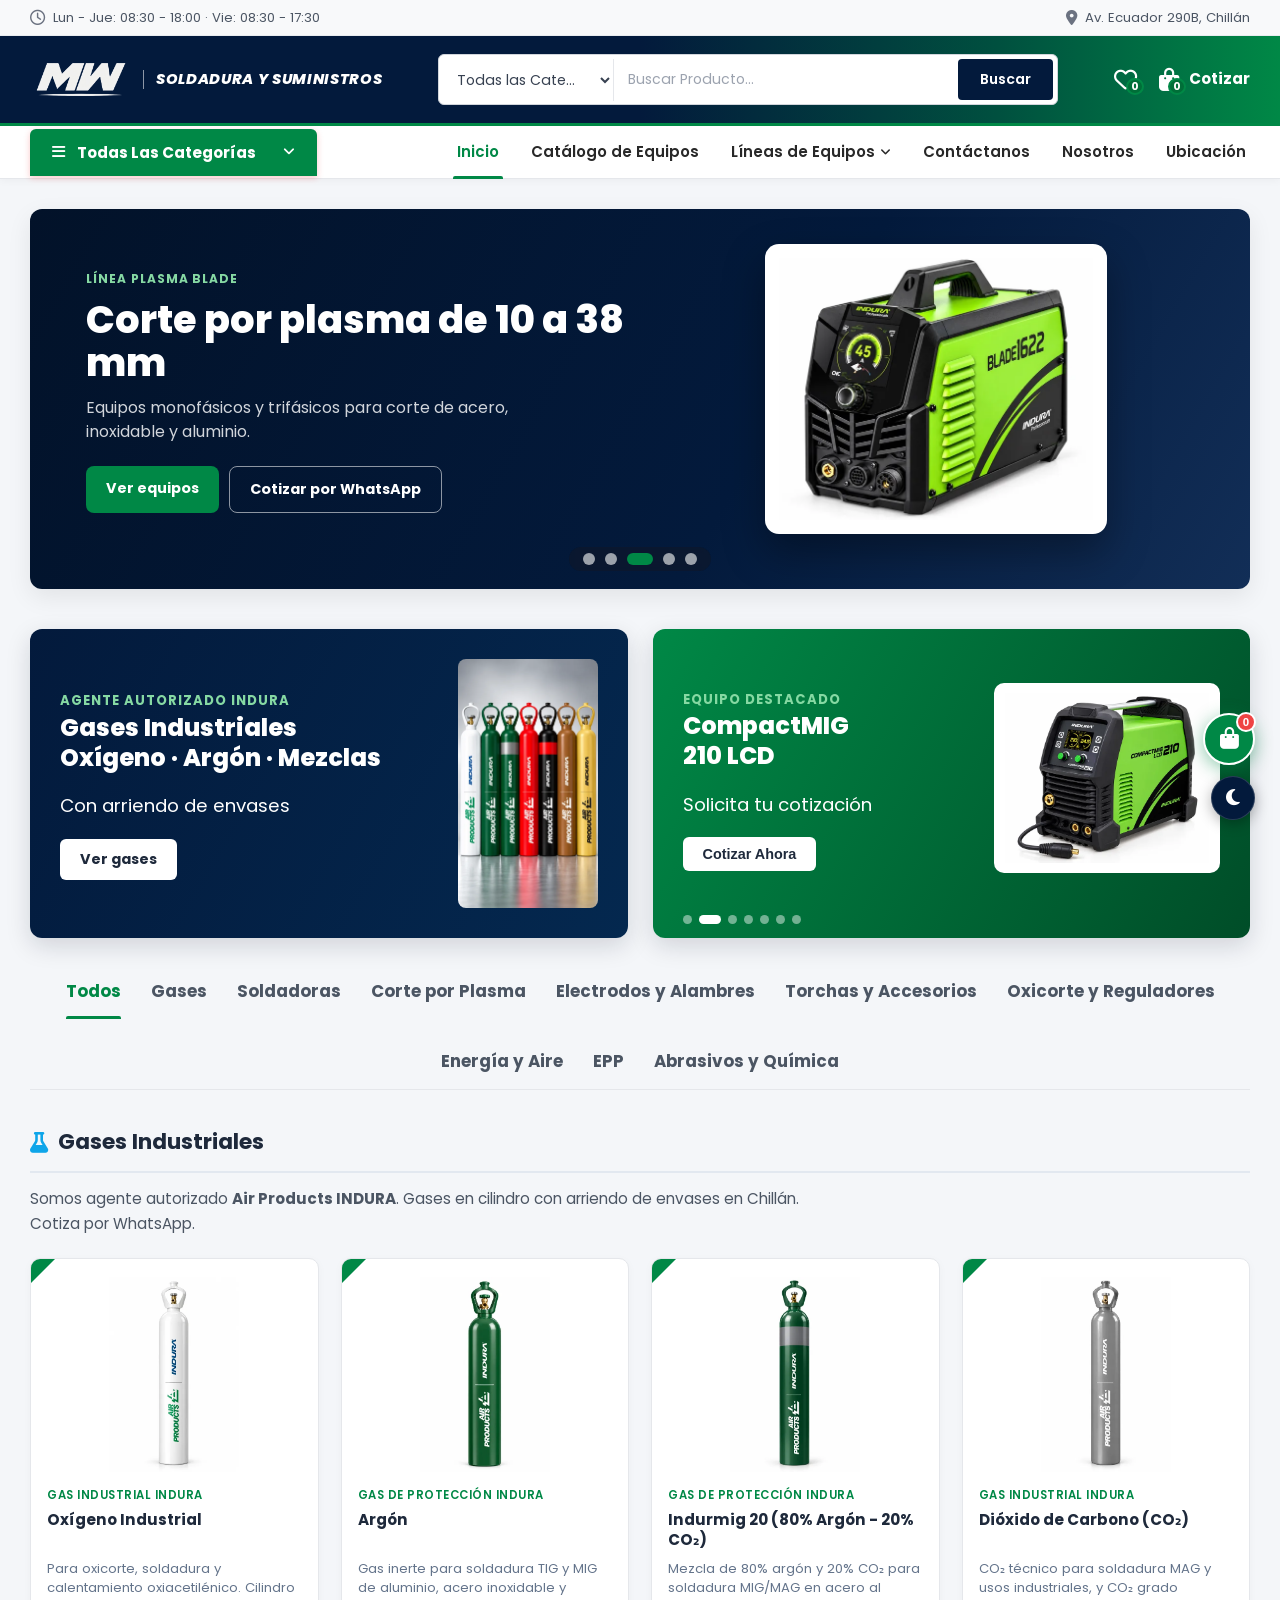
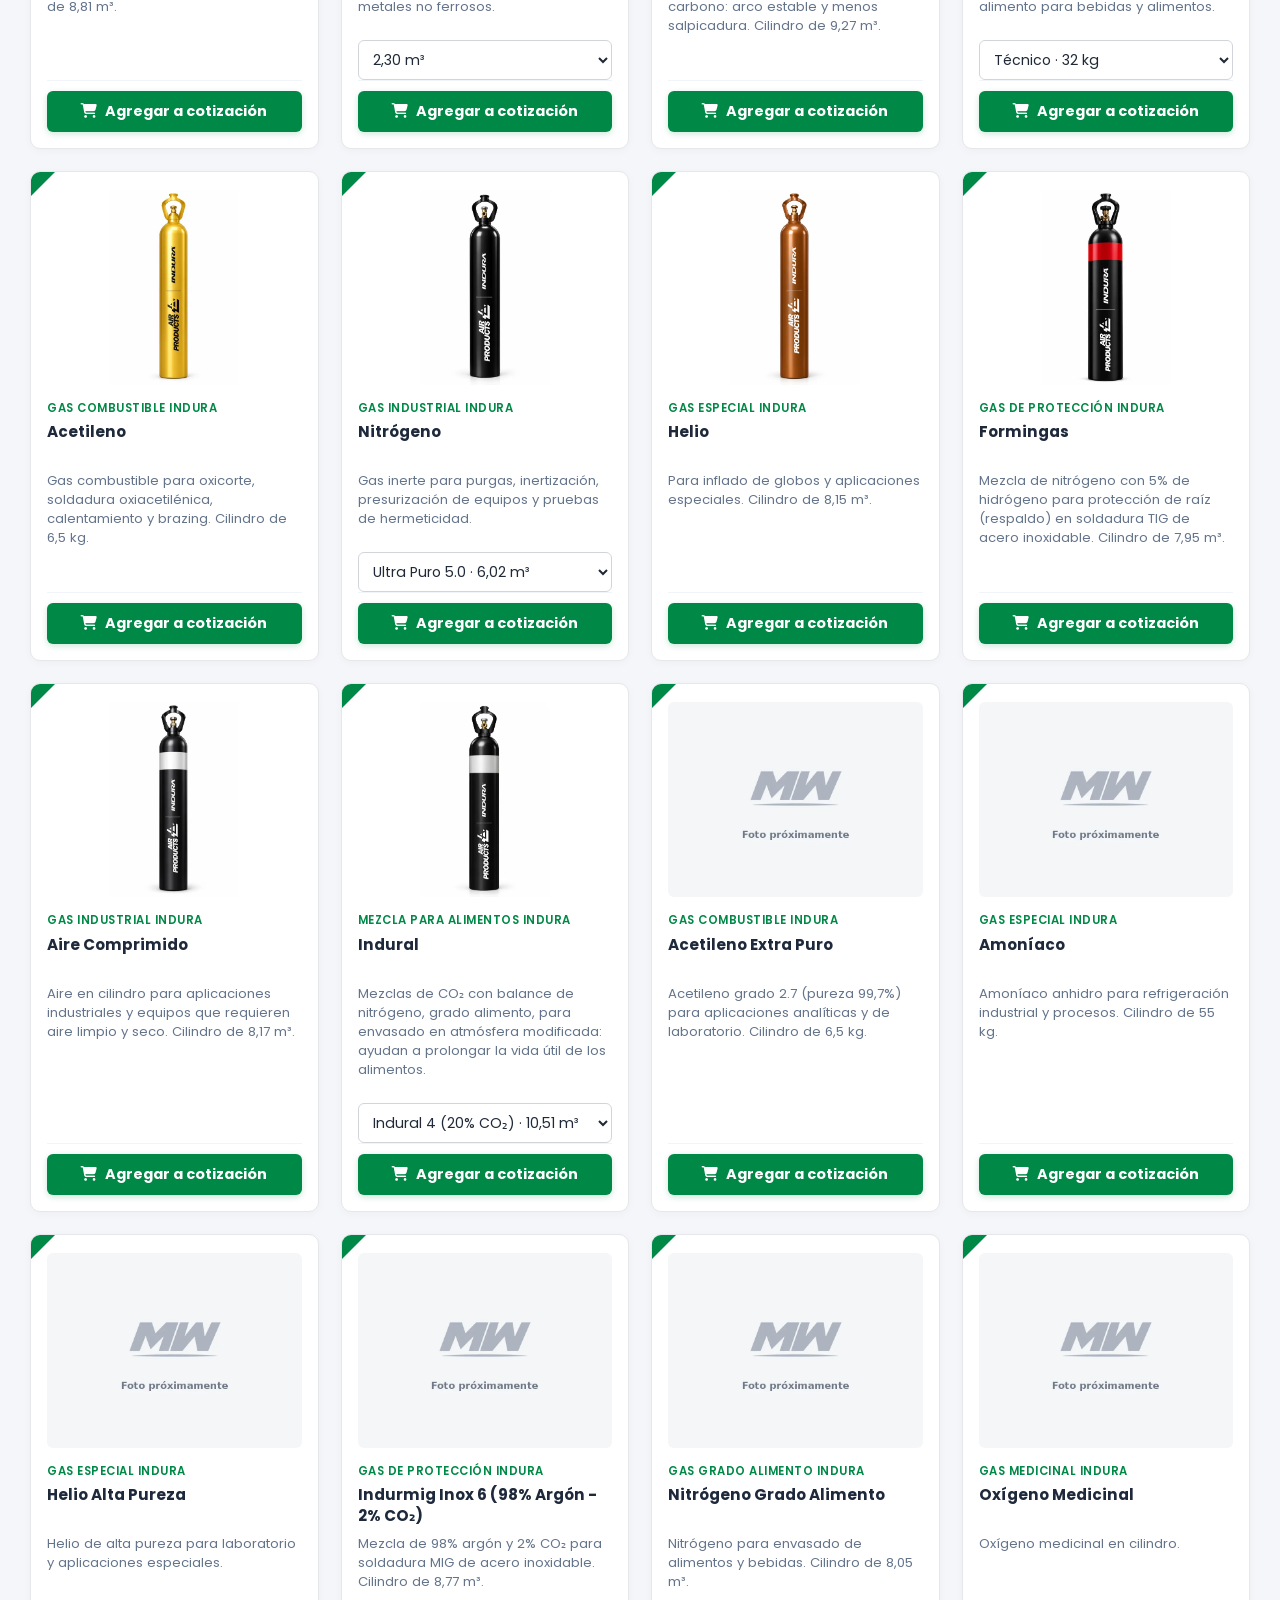
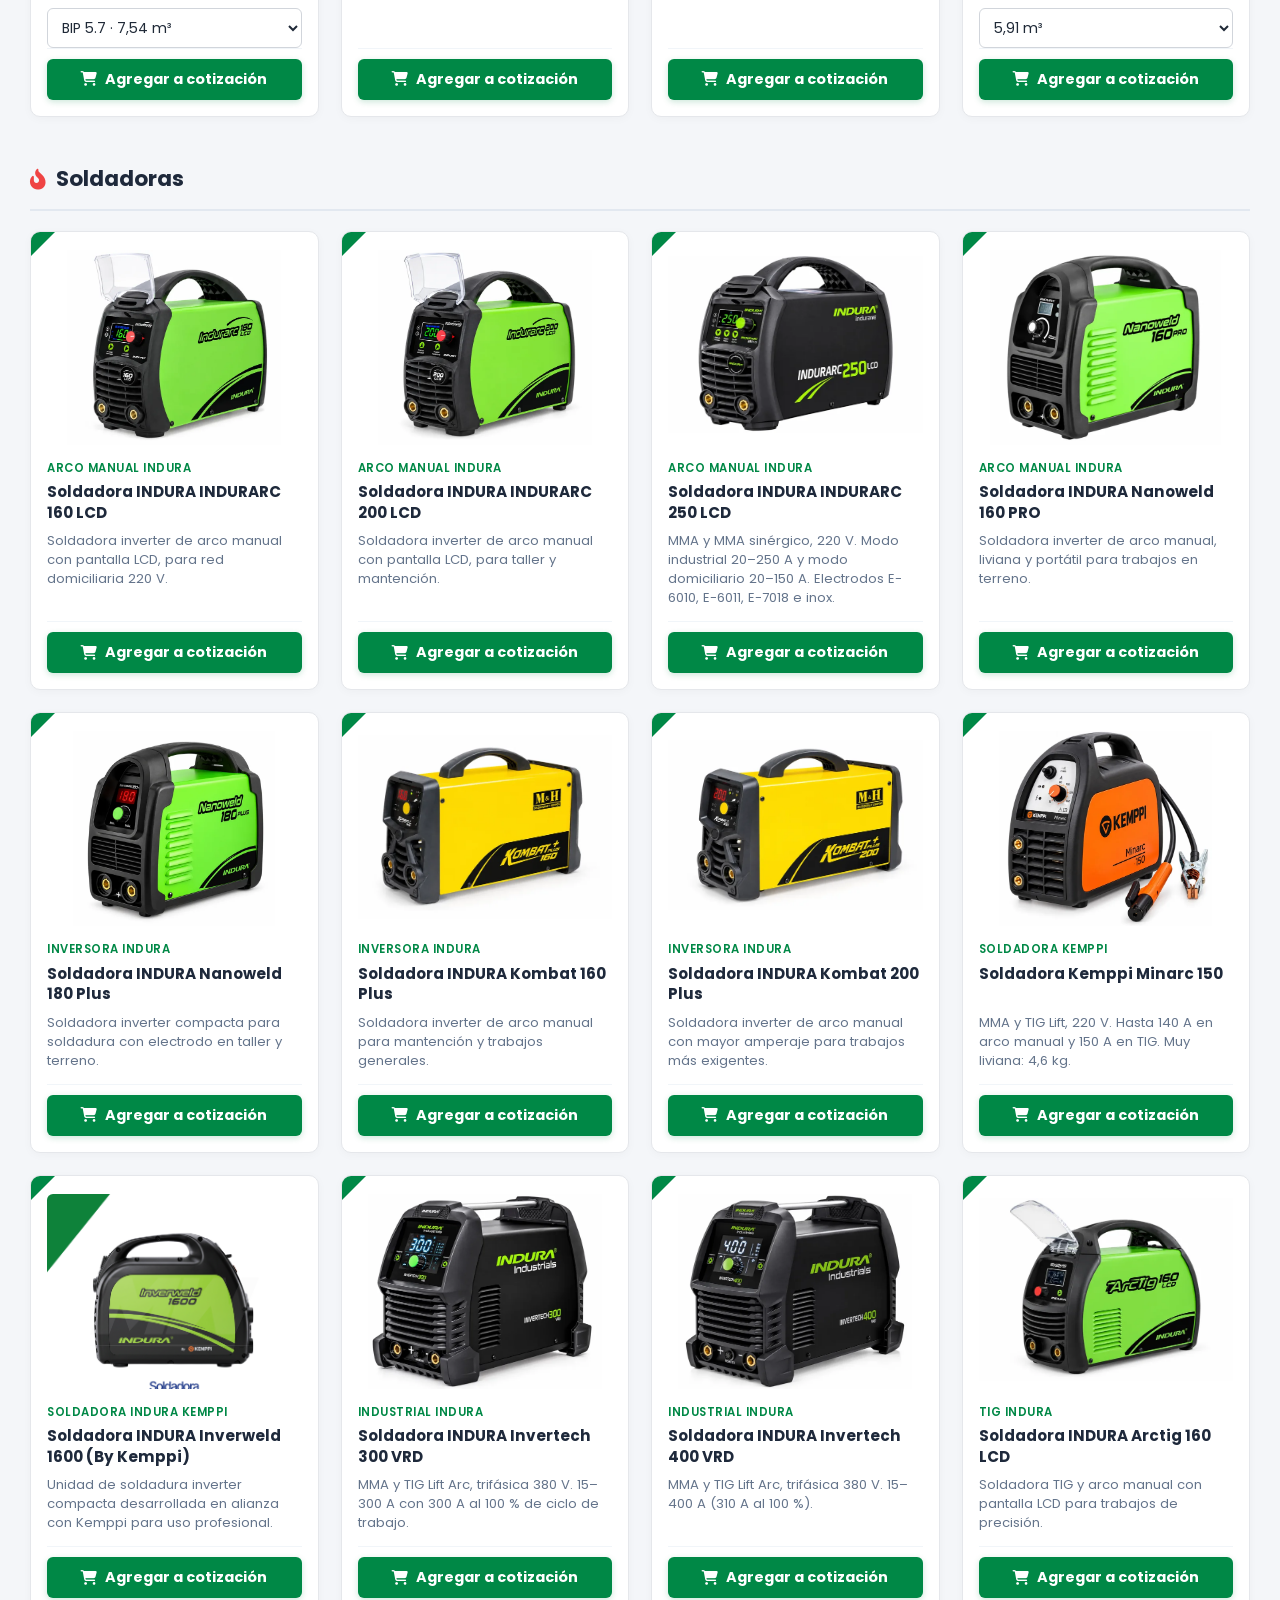
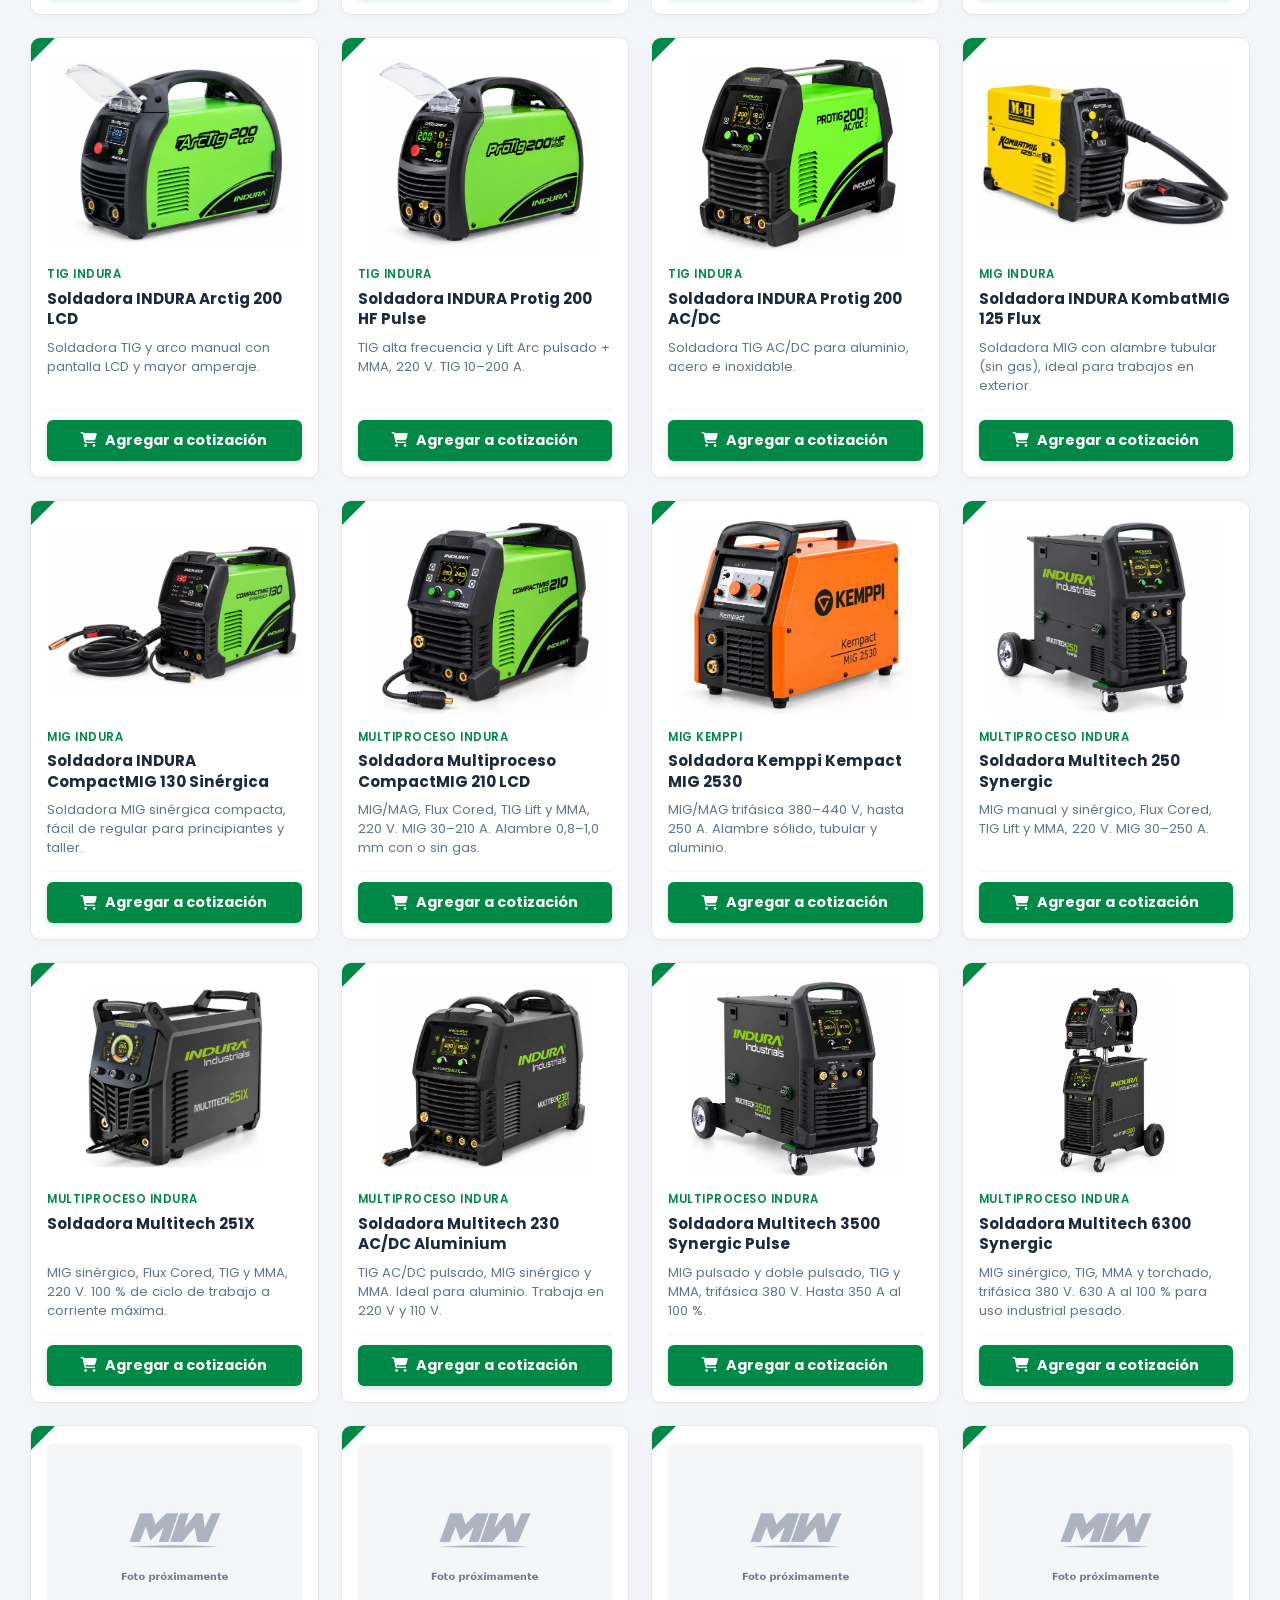
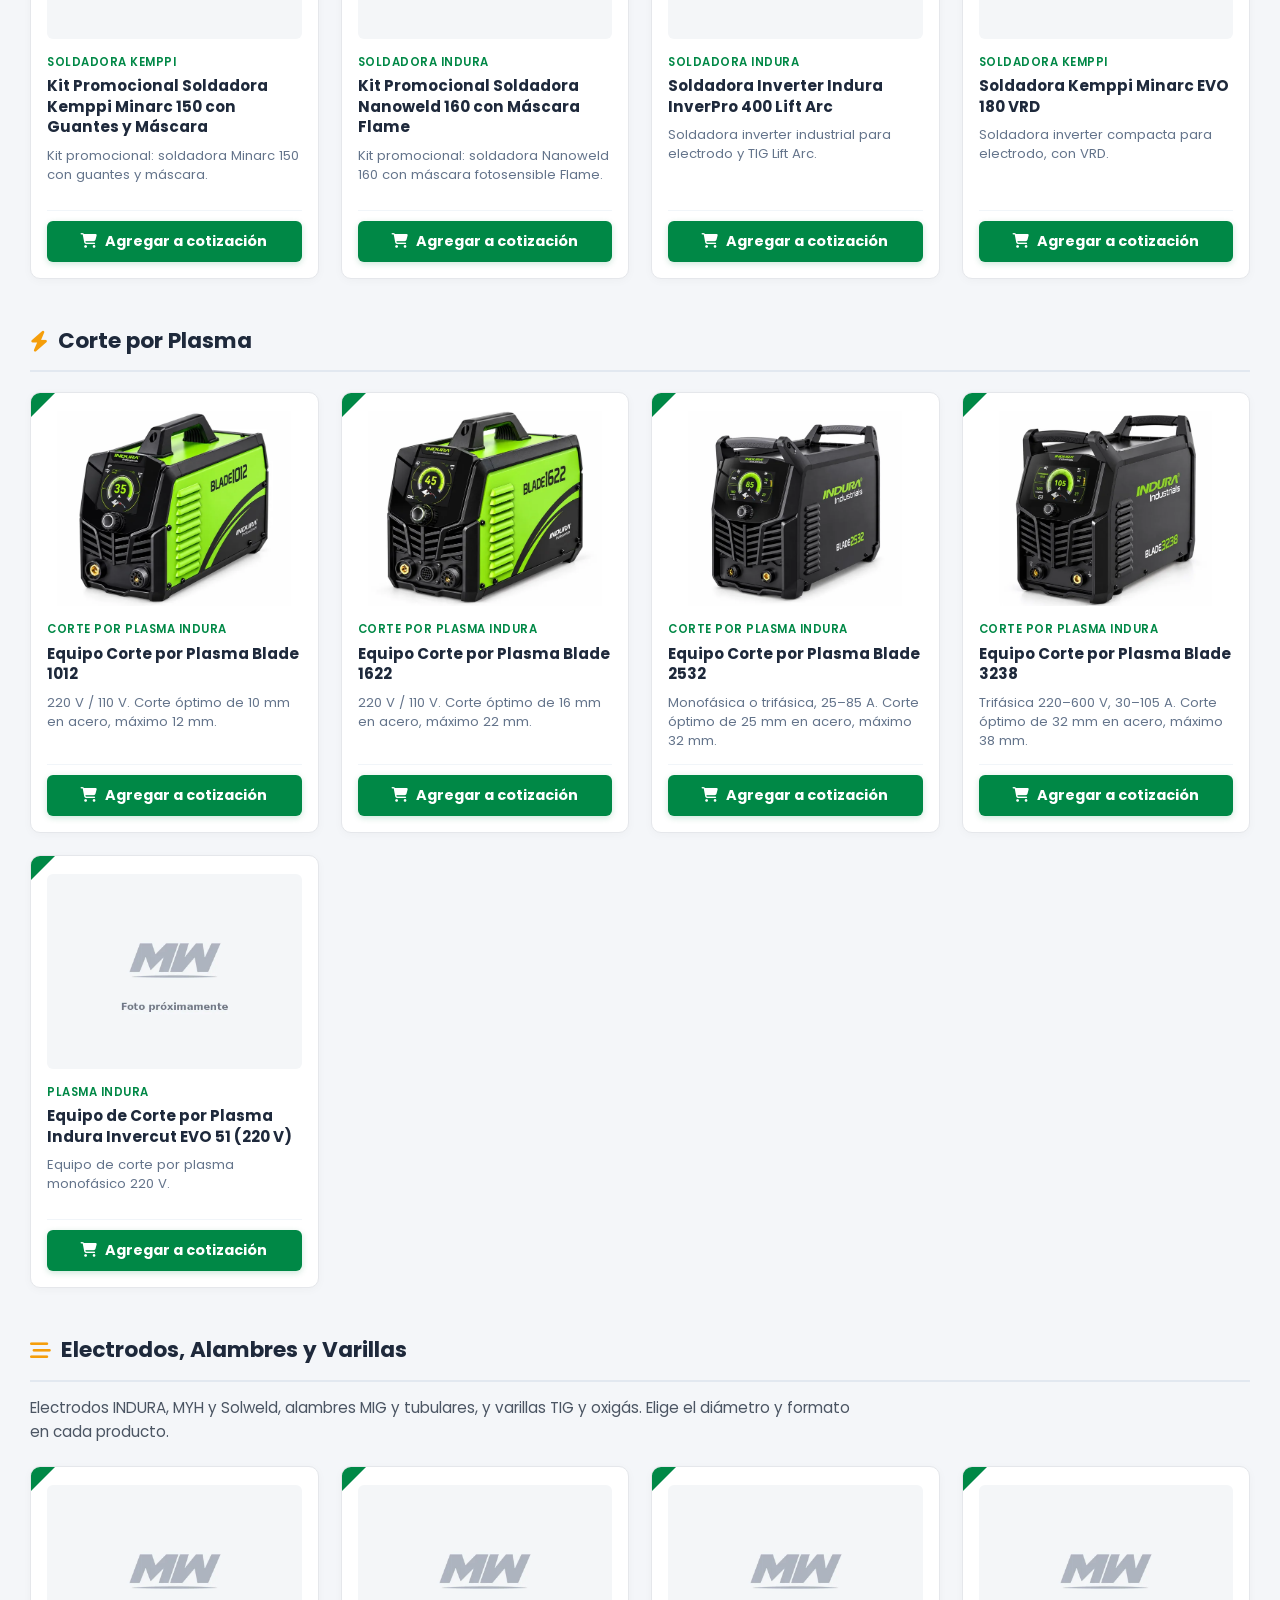
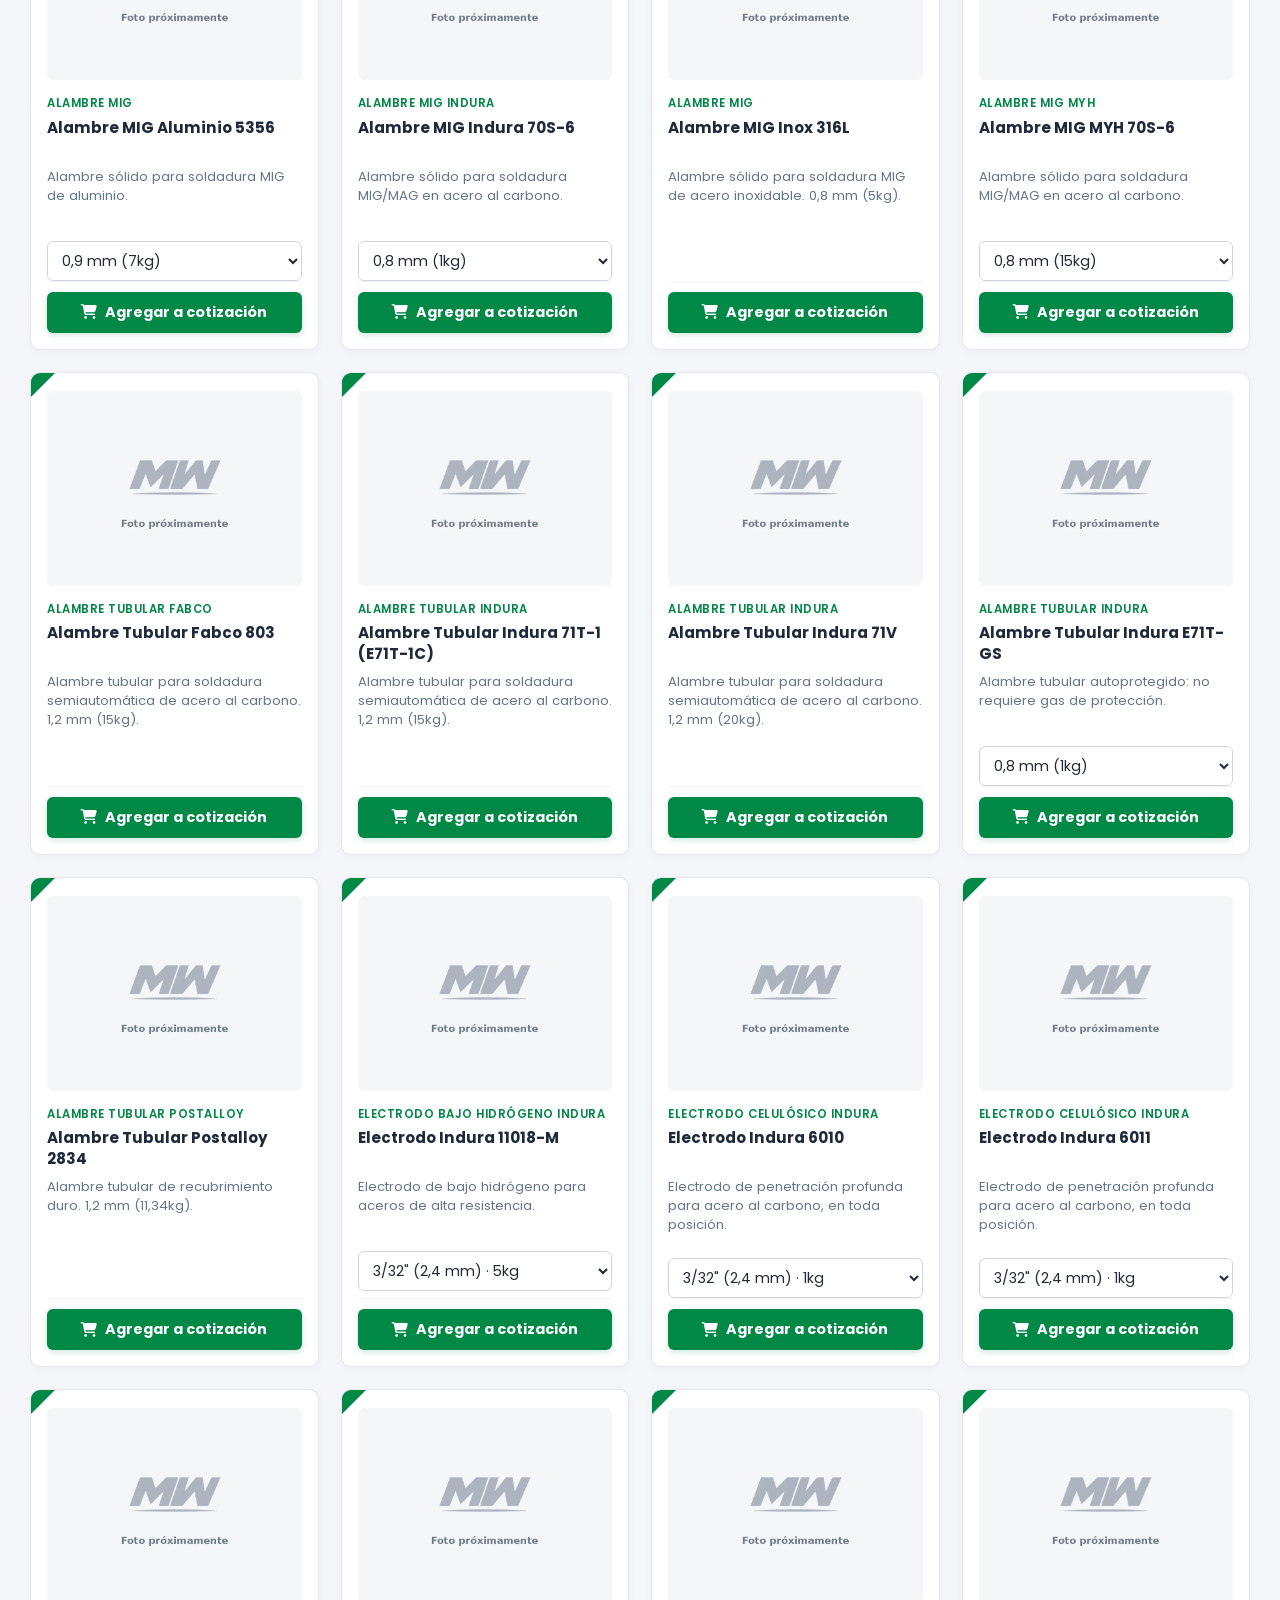
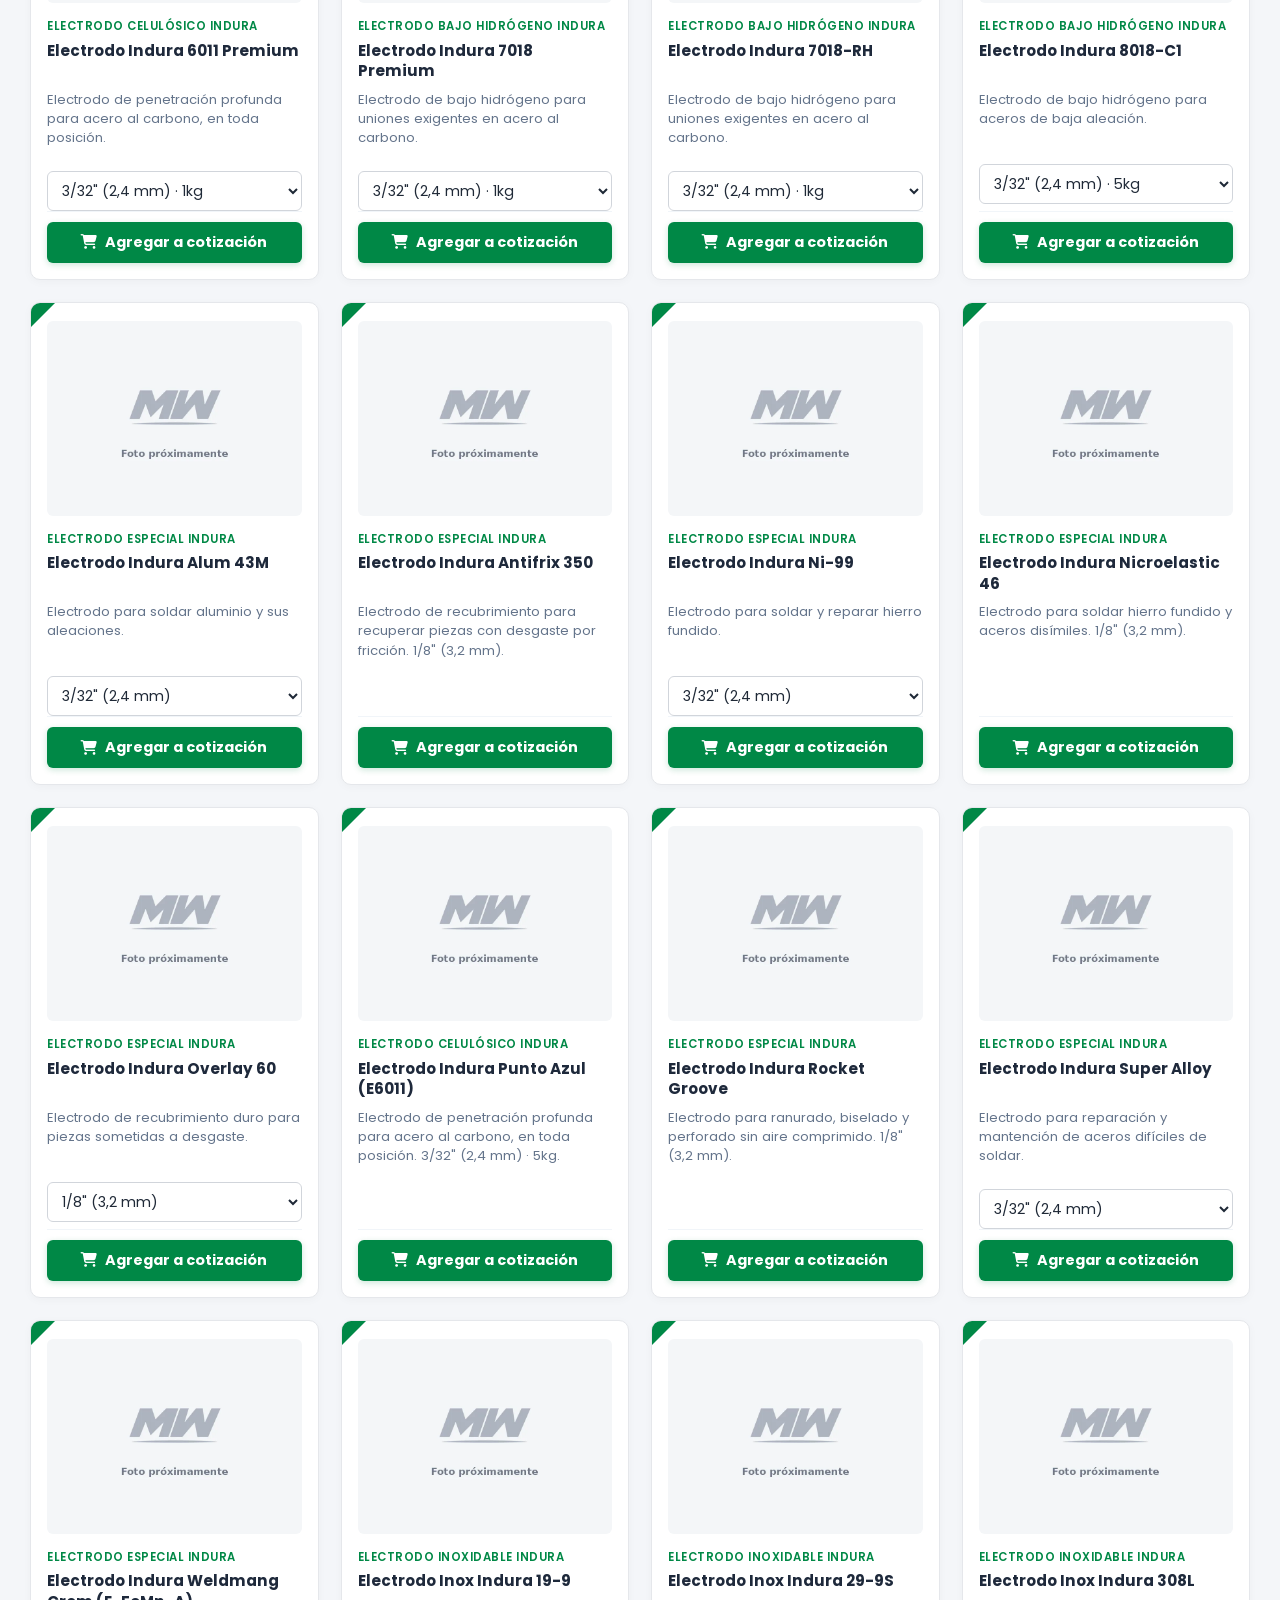
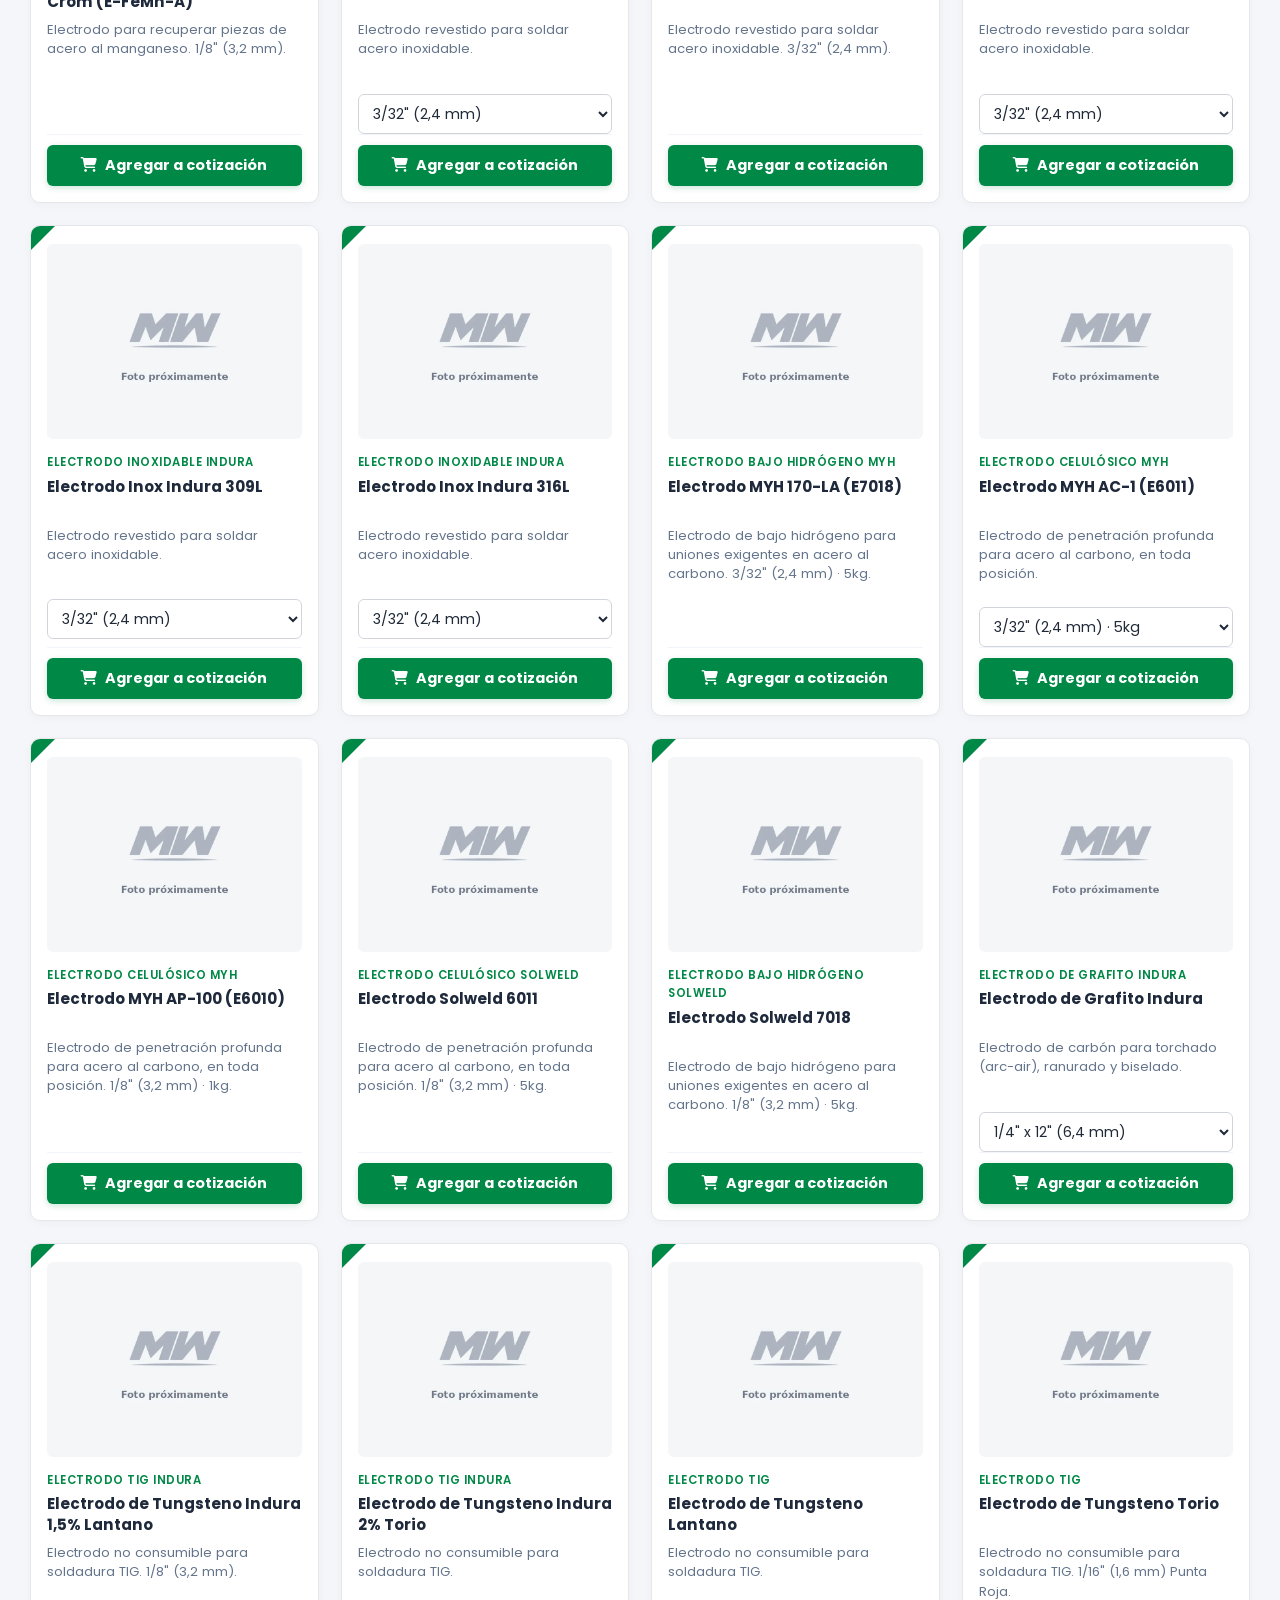
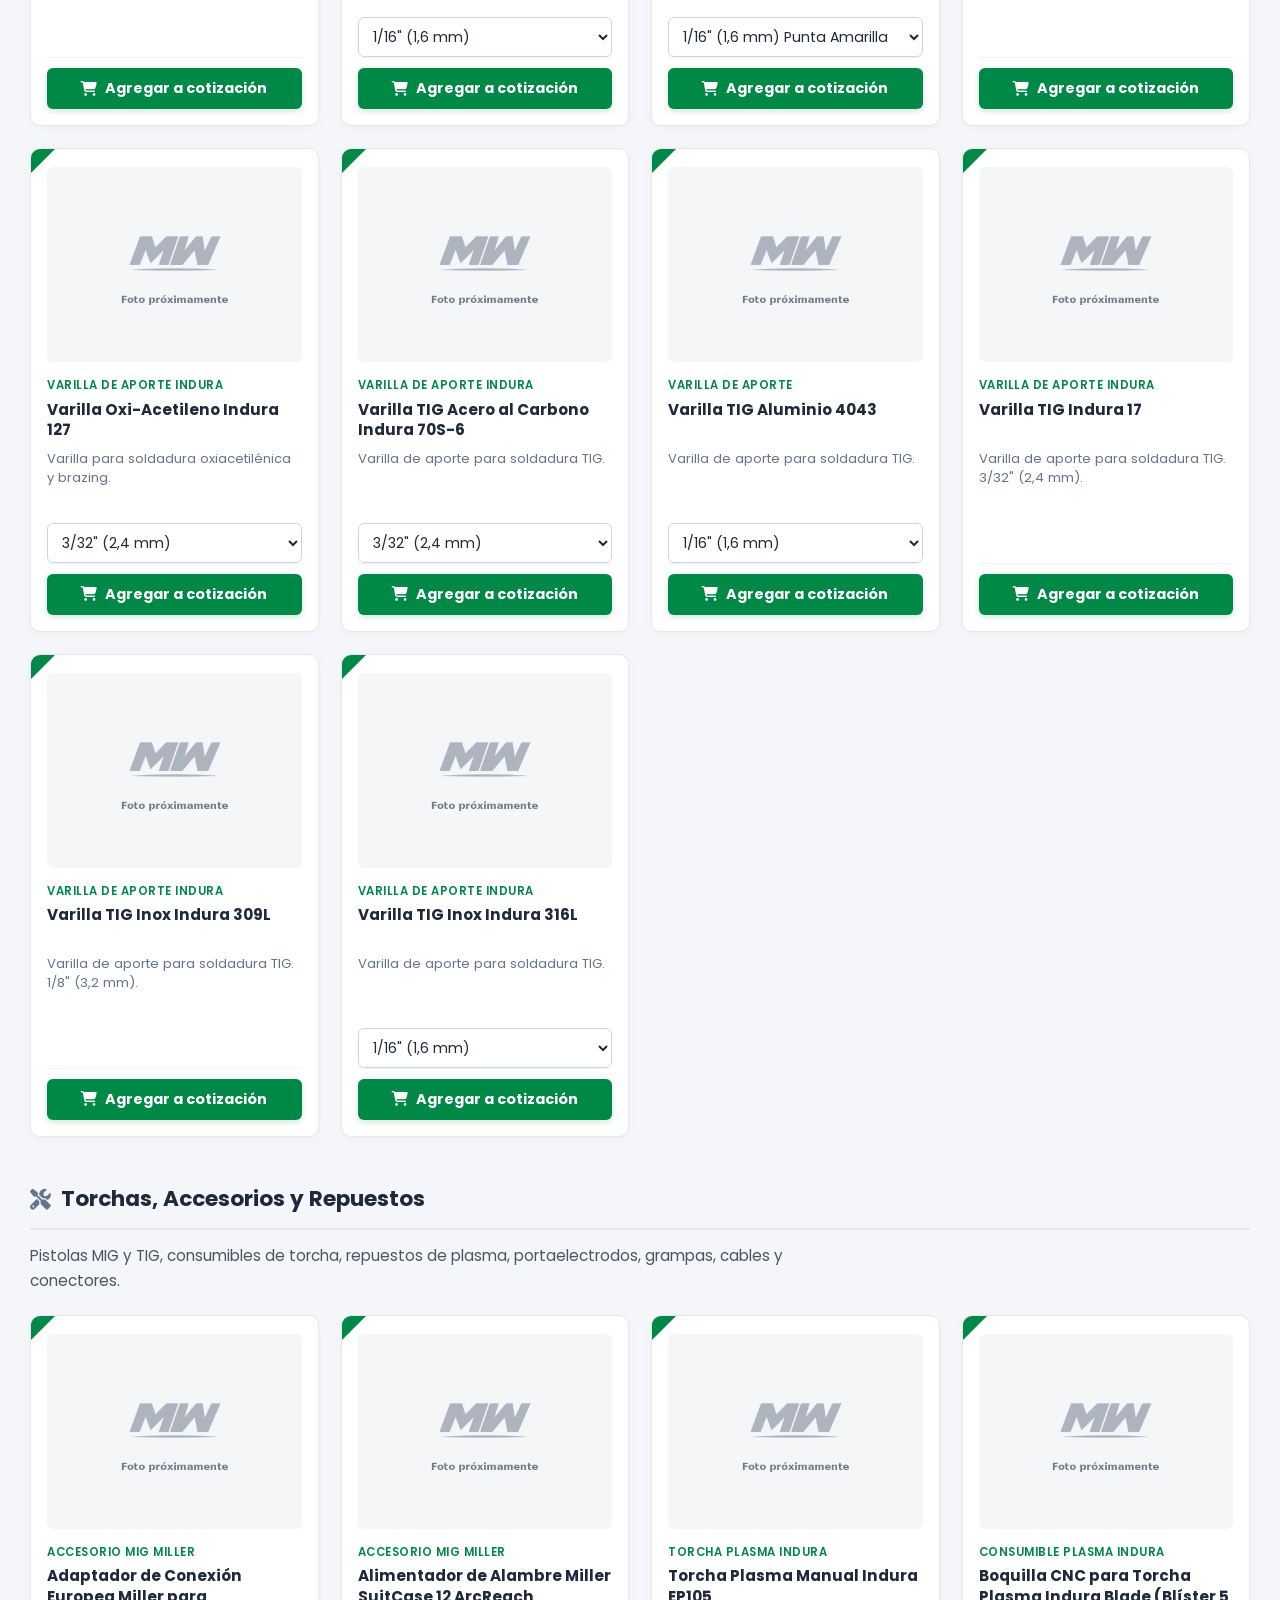
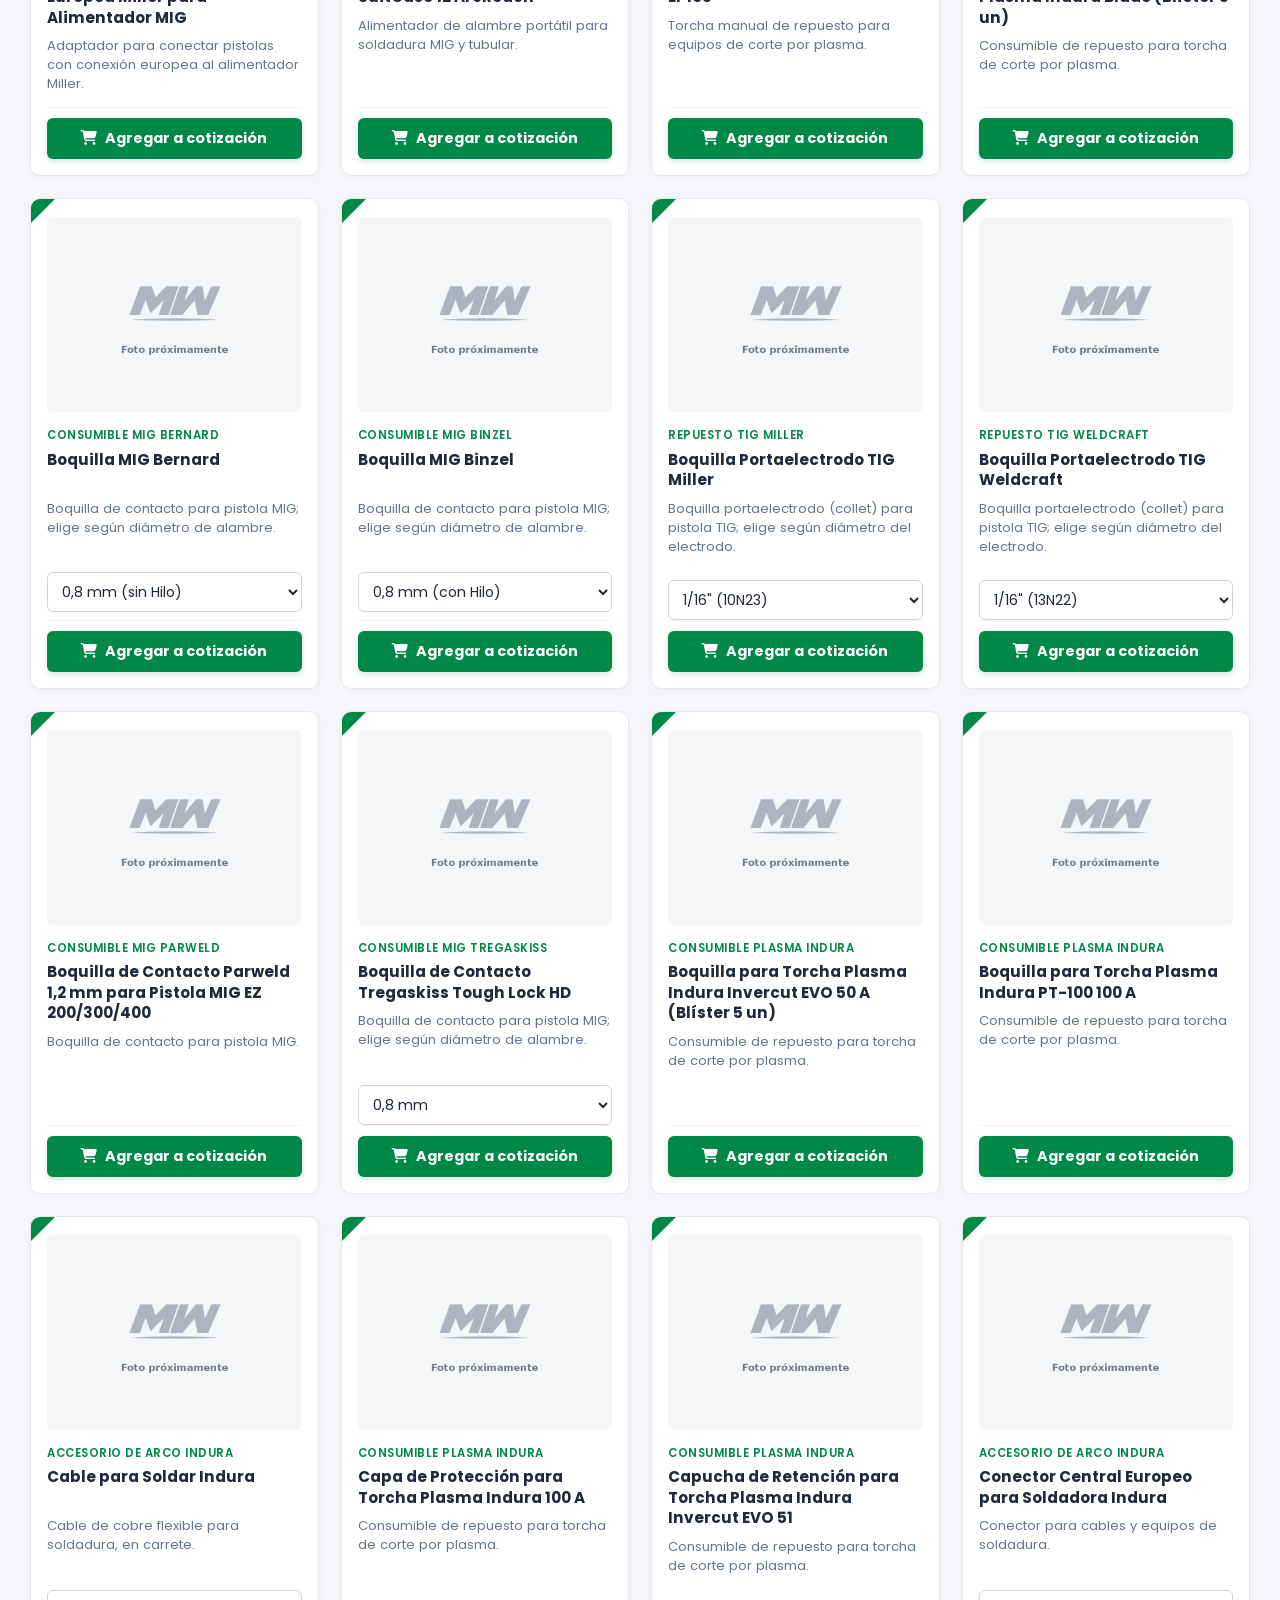
==== commit 565da564: "Quita Indurmig 2 m³ (sin stock) Co-Authored-By: Claude Opus 5.5 <noreply@anthropic.com> Claude-Sessi" ====
--- a/index.html
+++ b/index.html
@@ -370,8 +370,7 @@
                     <div class="producto-card-info">
                         <span class="producto-card-categoria">Gas de protección INDURA</span>
                         <h3 class="producto-card-titulo">Indurmig 20 (80% Argón - 20% CO₂)</h3>
-                        <p class="producto-card-desc">Mezcla de 80% argón y 20% CO₂ para soldadura MIG/MAG en acero al carbono: arco estable y menos salpicadura.</p>
-                        <select class="producto-card-variante" aria-label="Elegir variante de Indurmig 20 (80% Argón - 20% CO₂)"><option>2 m³</option><option>9,27 m³</option></select>
+                        <p class="producto-card-desc">Mezcla de 80% argón y 20% CO₂ para soldadura MIG/MAG en acero al carbono: arco estable y menos salpicadura. Cilindro de 9,27 m³.</p>
                     </div>
                     <div class="producto-card-pie">
                         <button type="button" class="btn-card-agregar" data-agregar-carrito title="Añadir a la cotización">
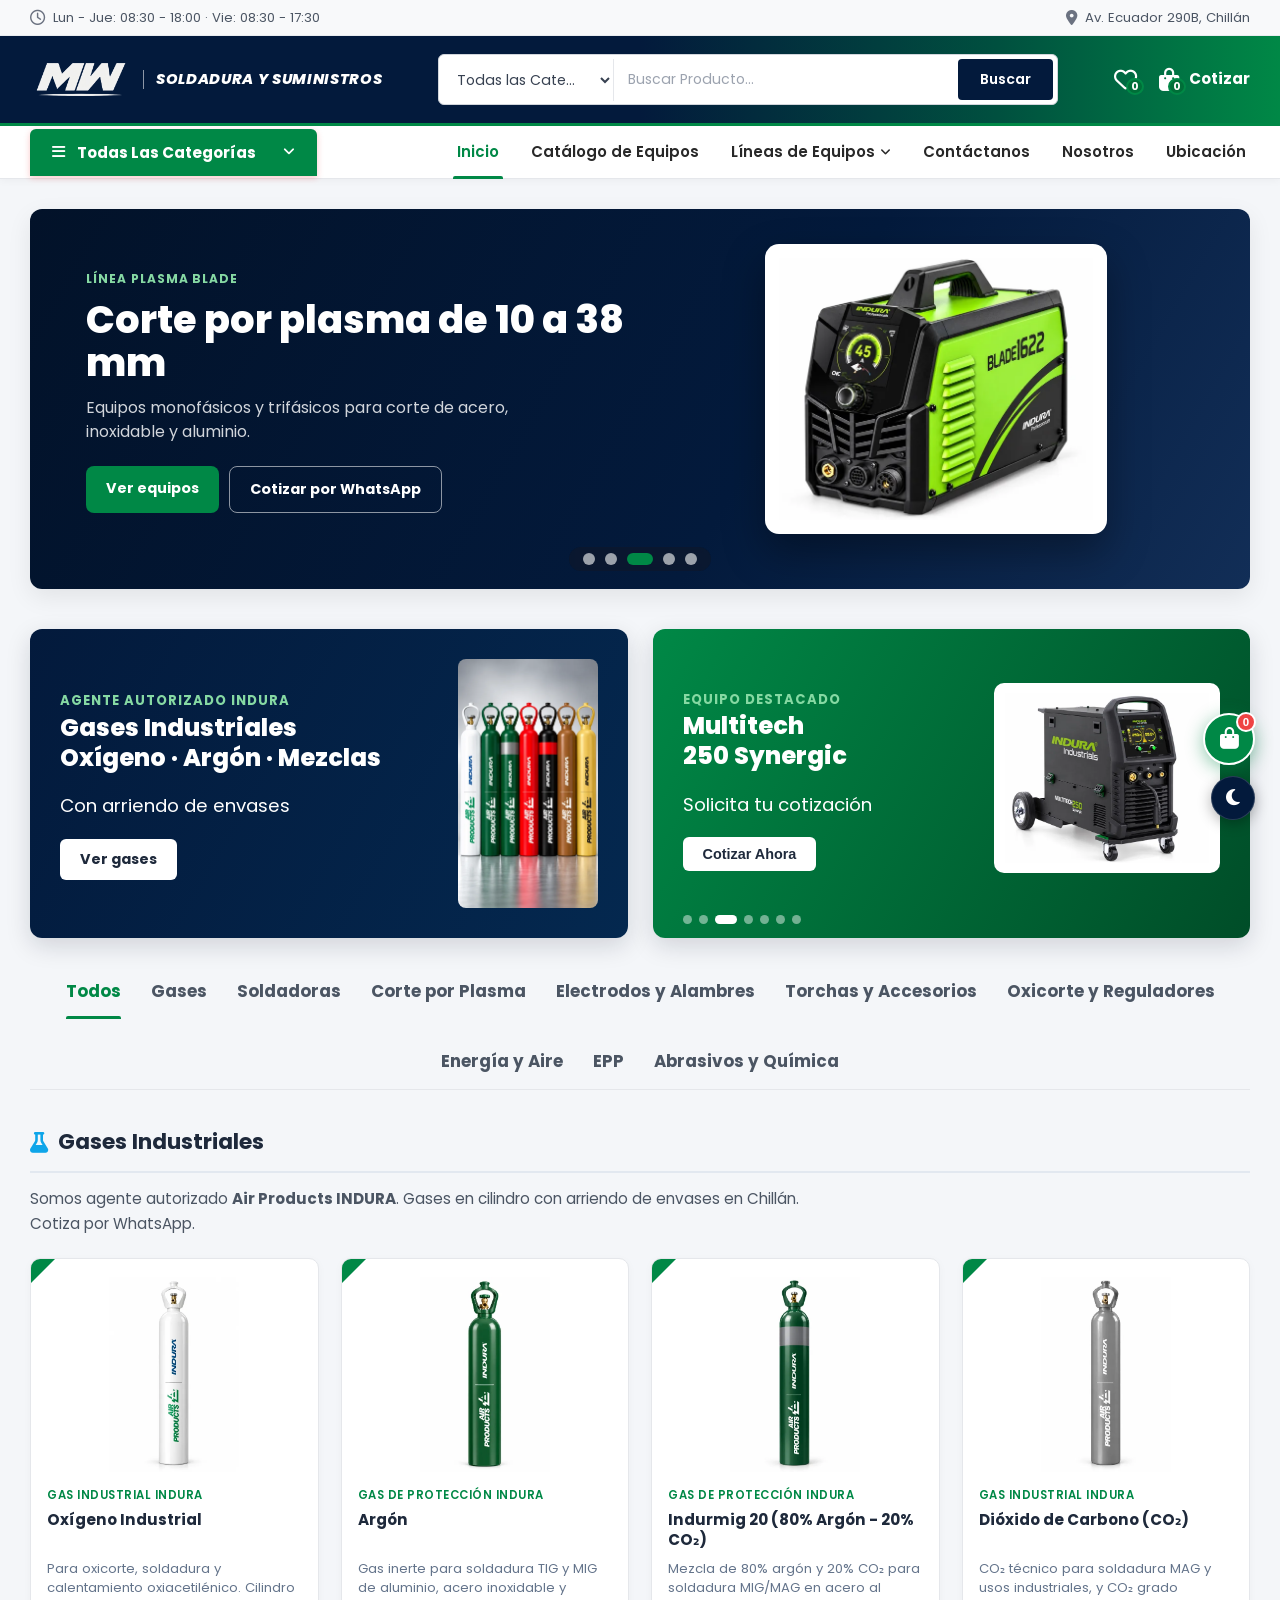
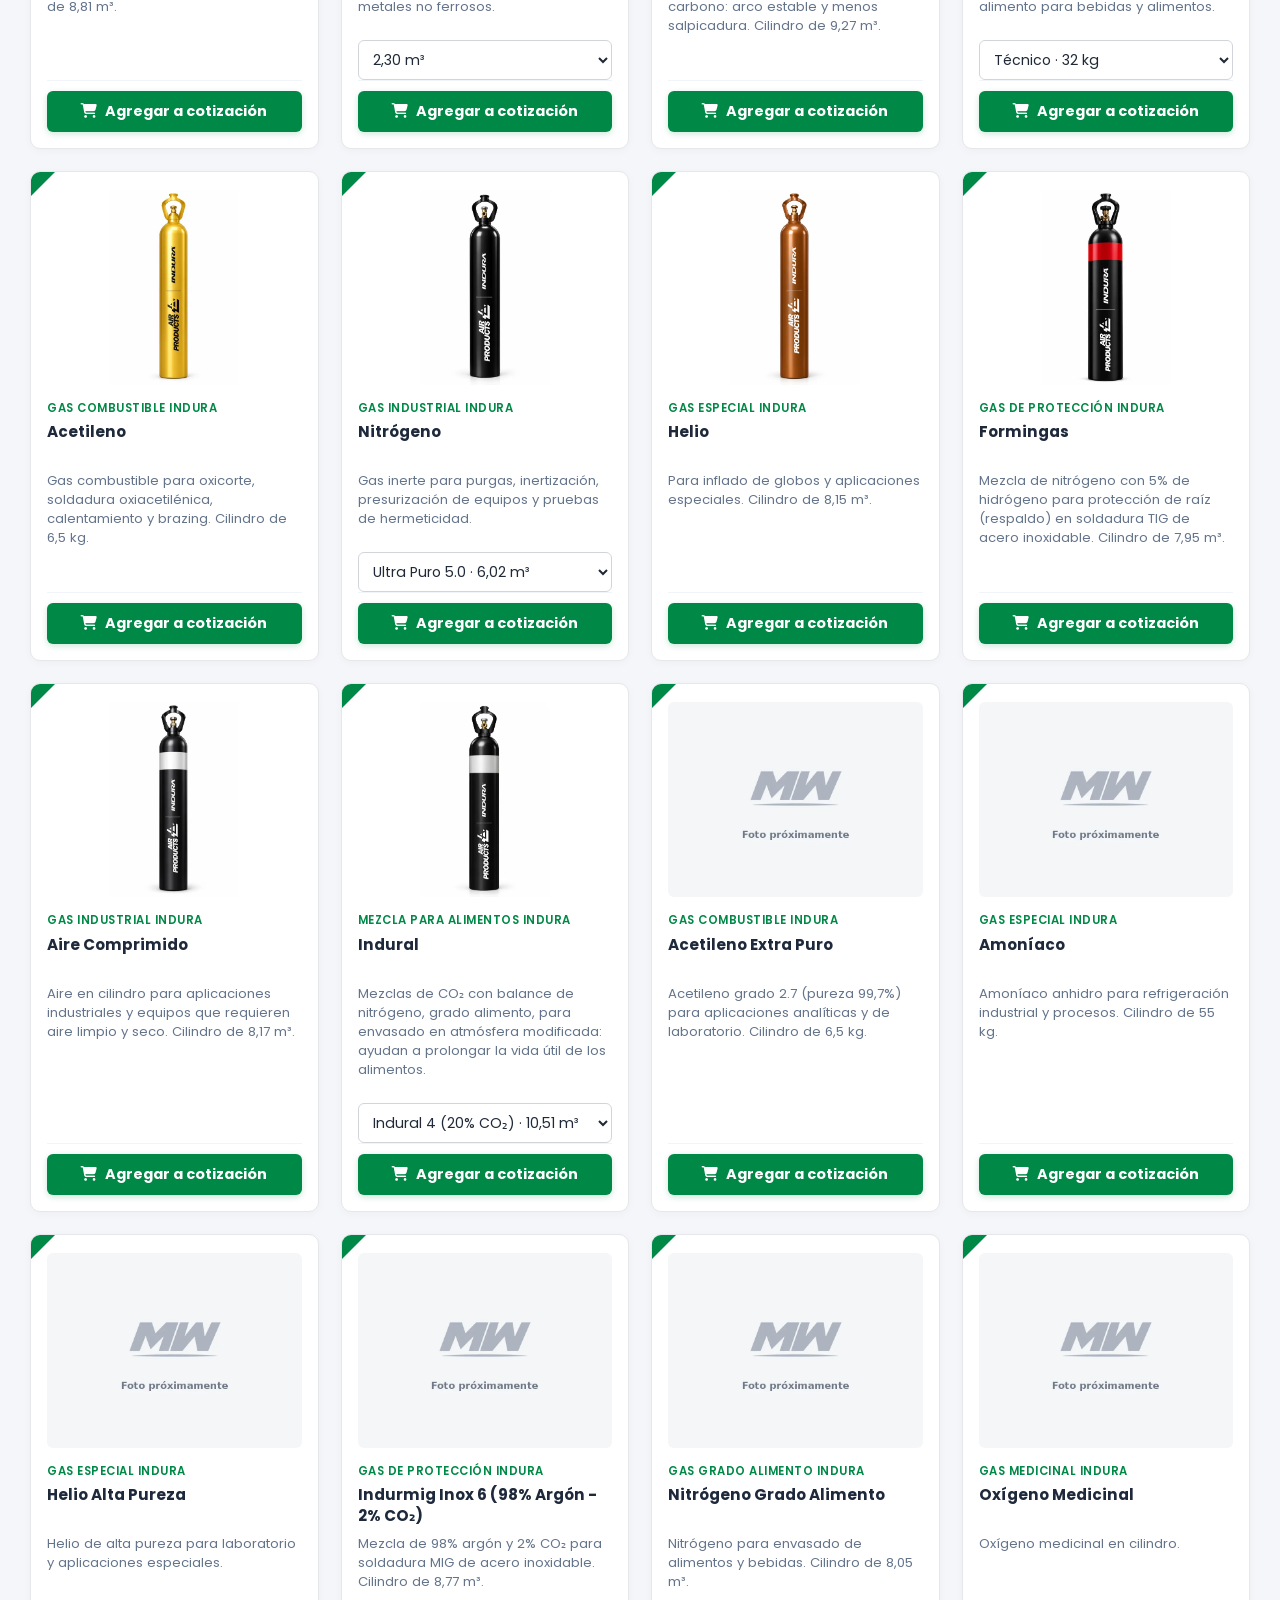
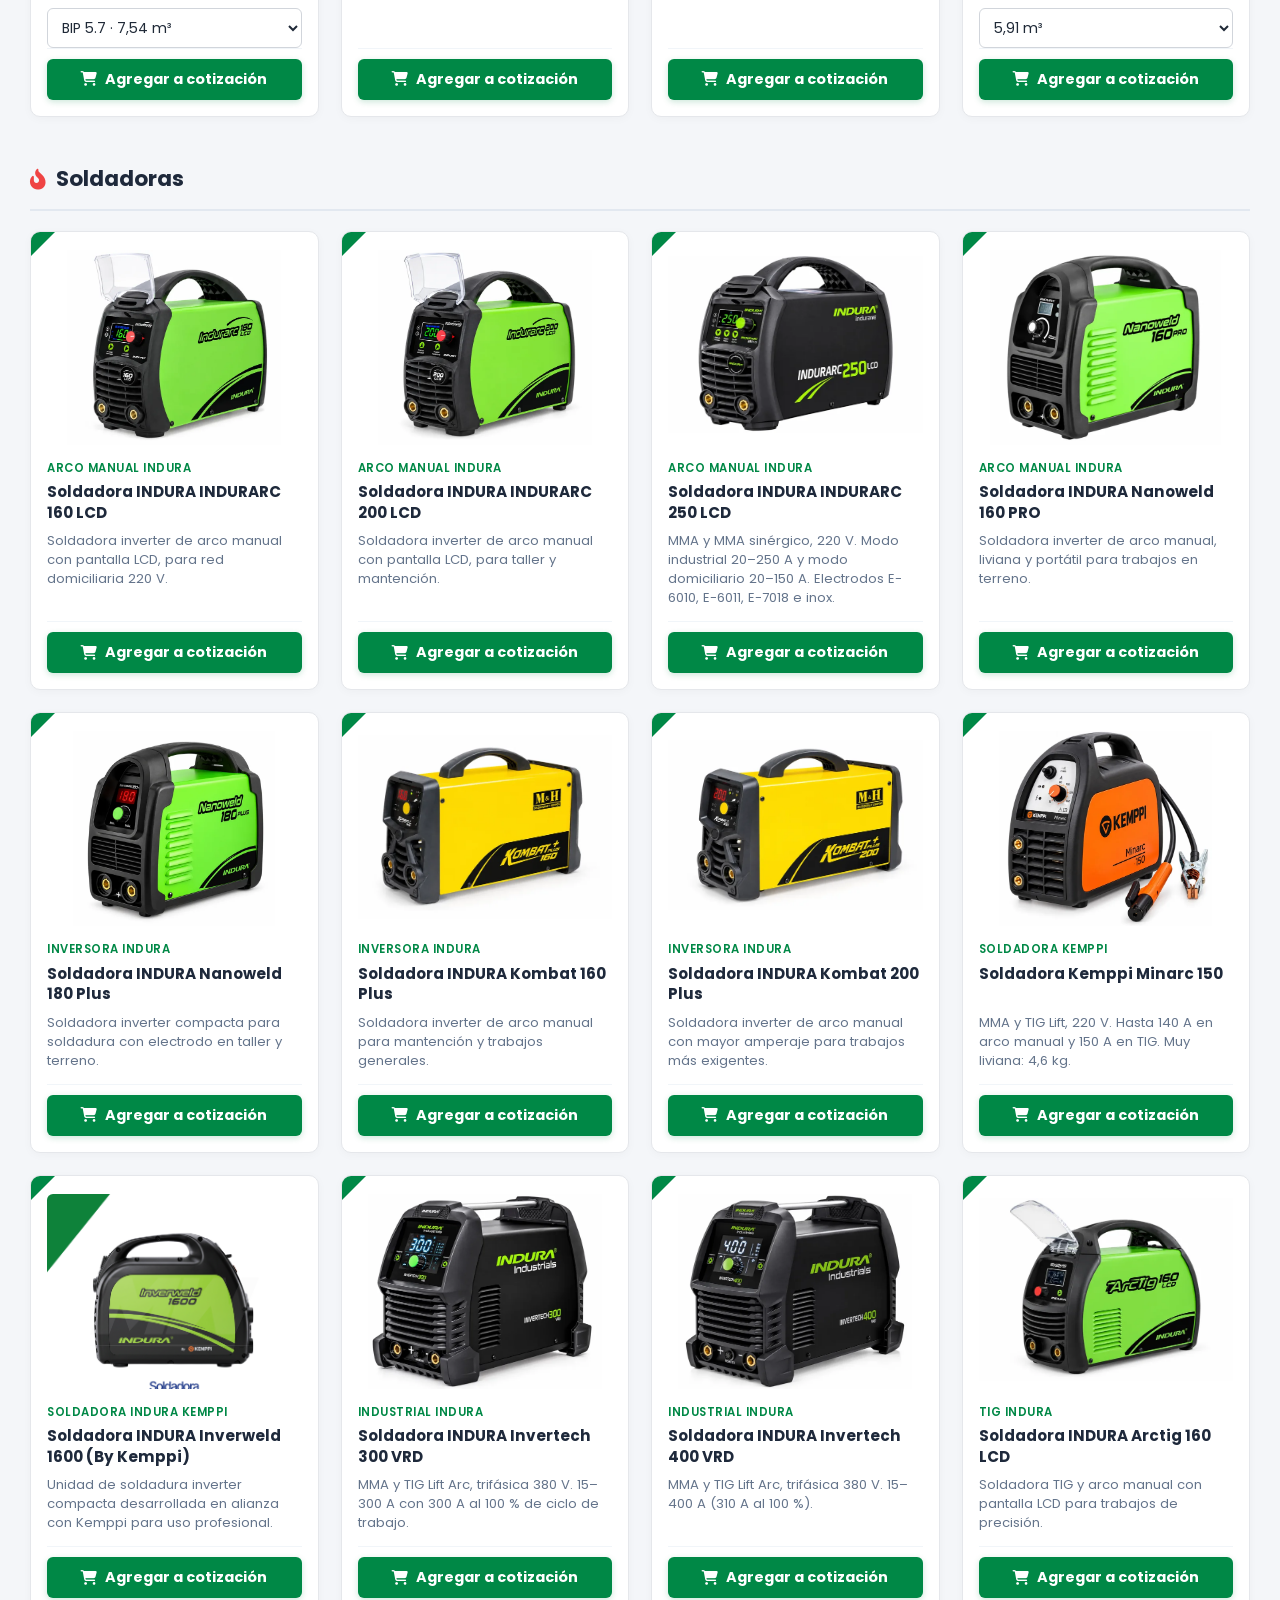
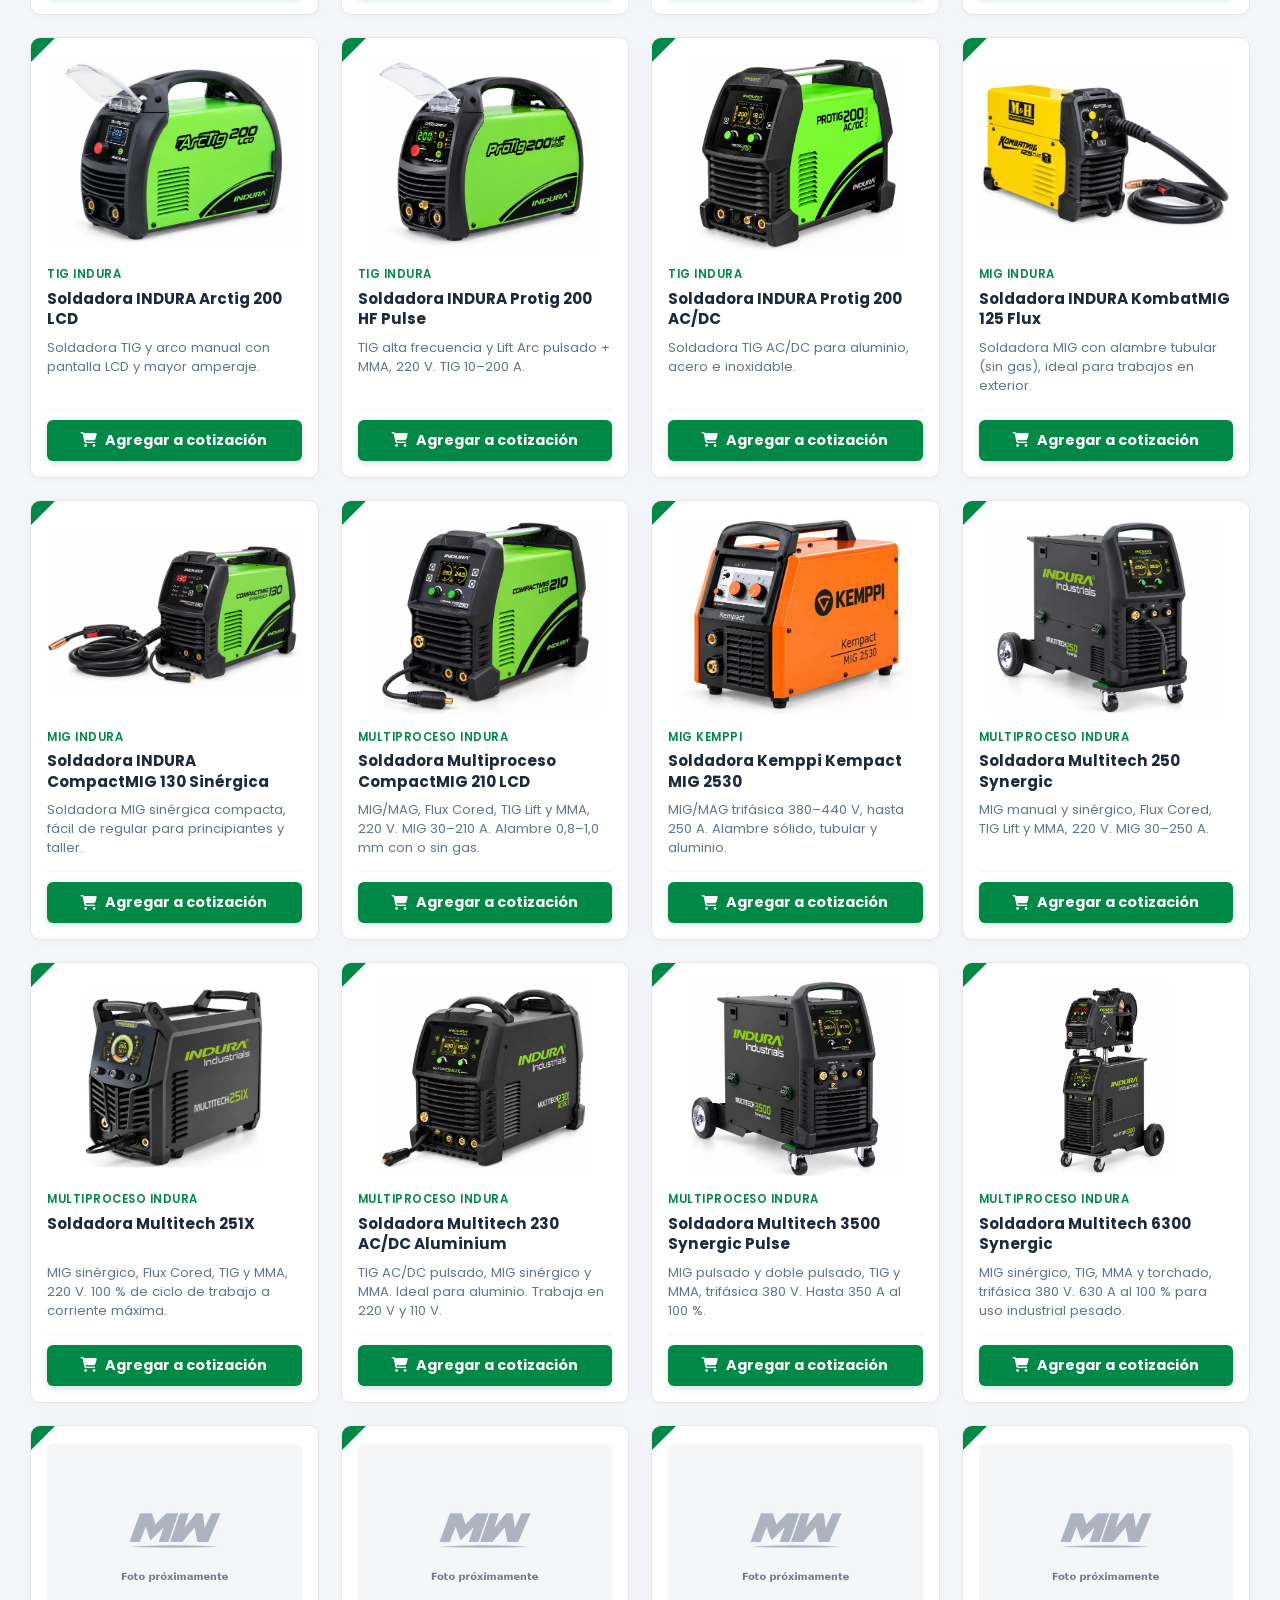
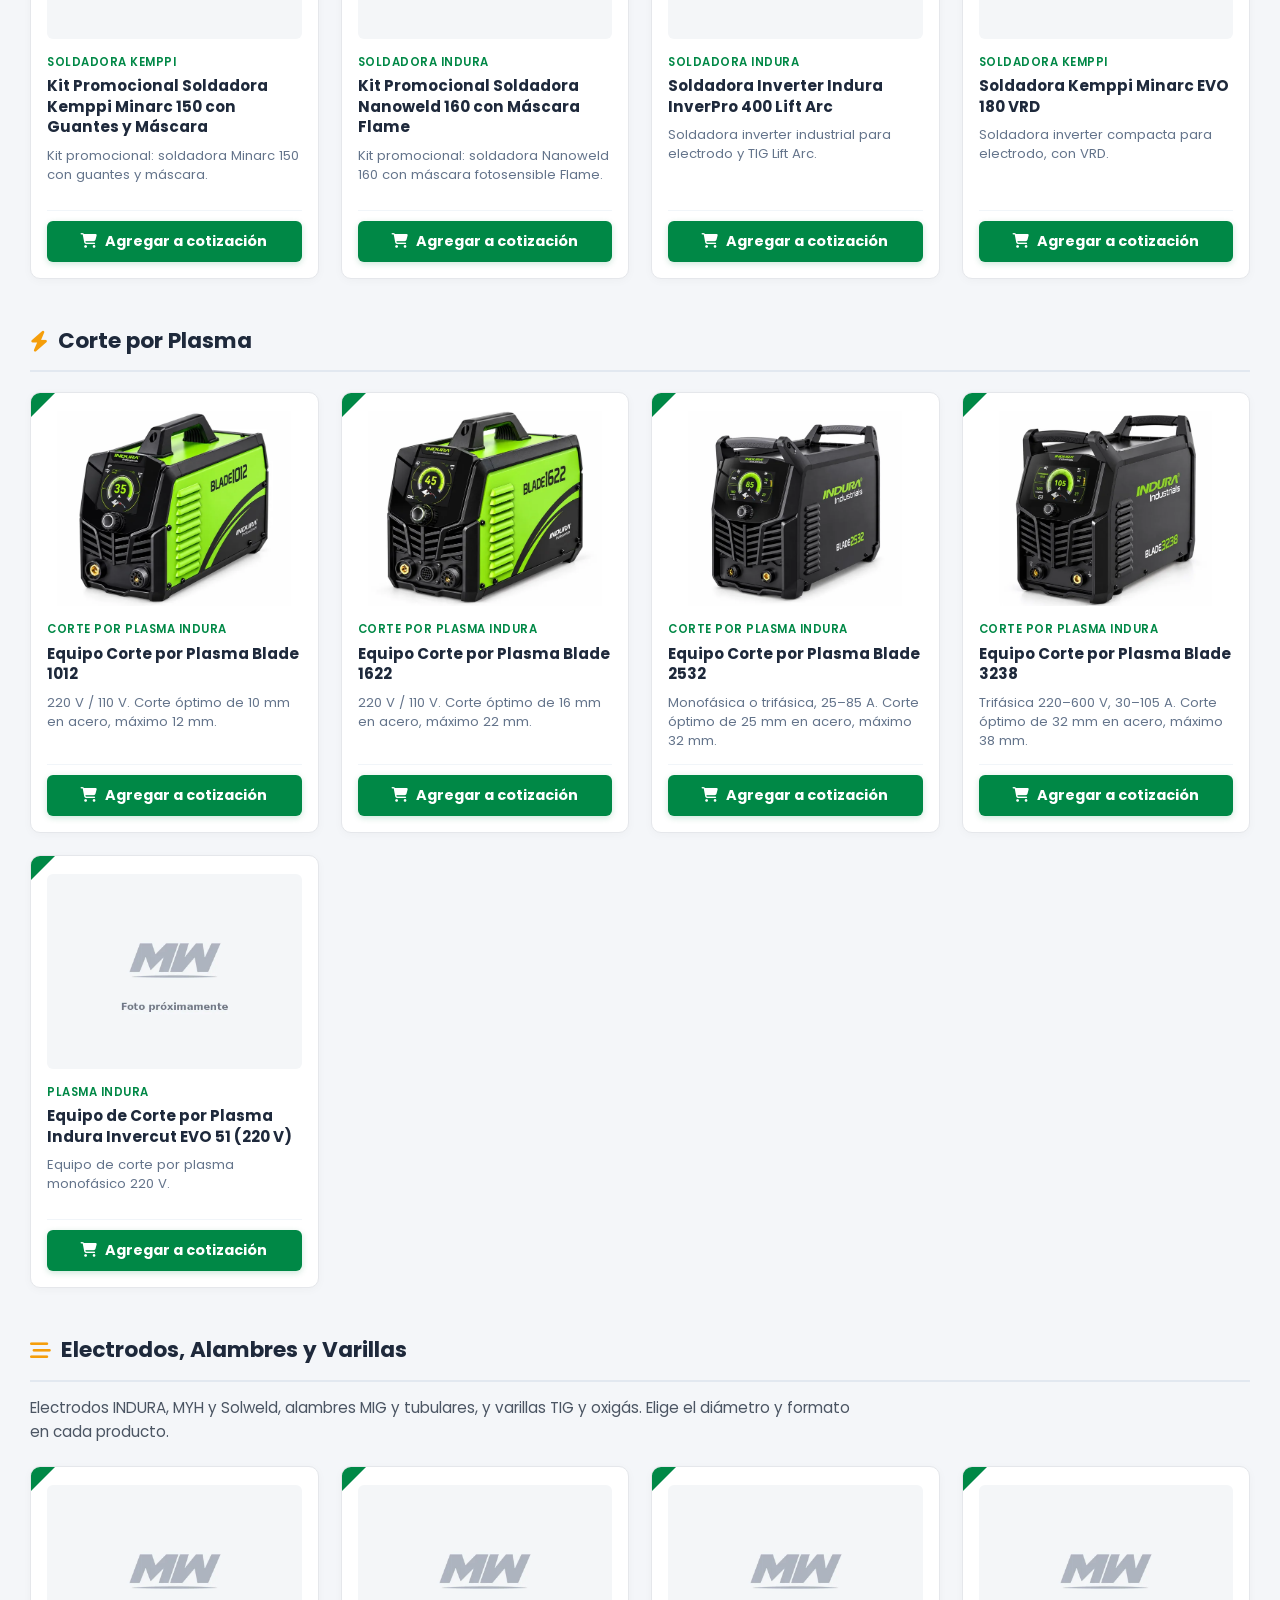
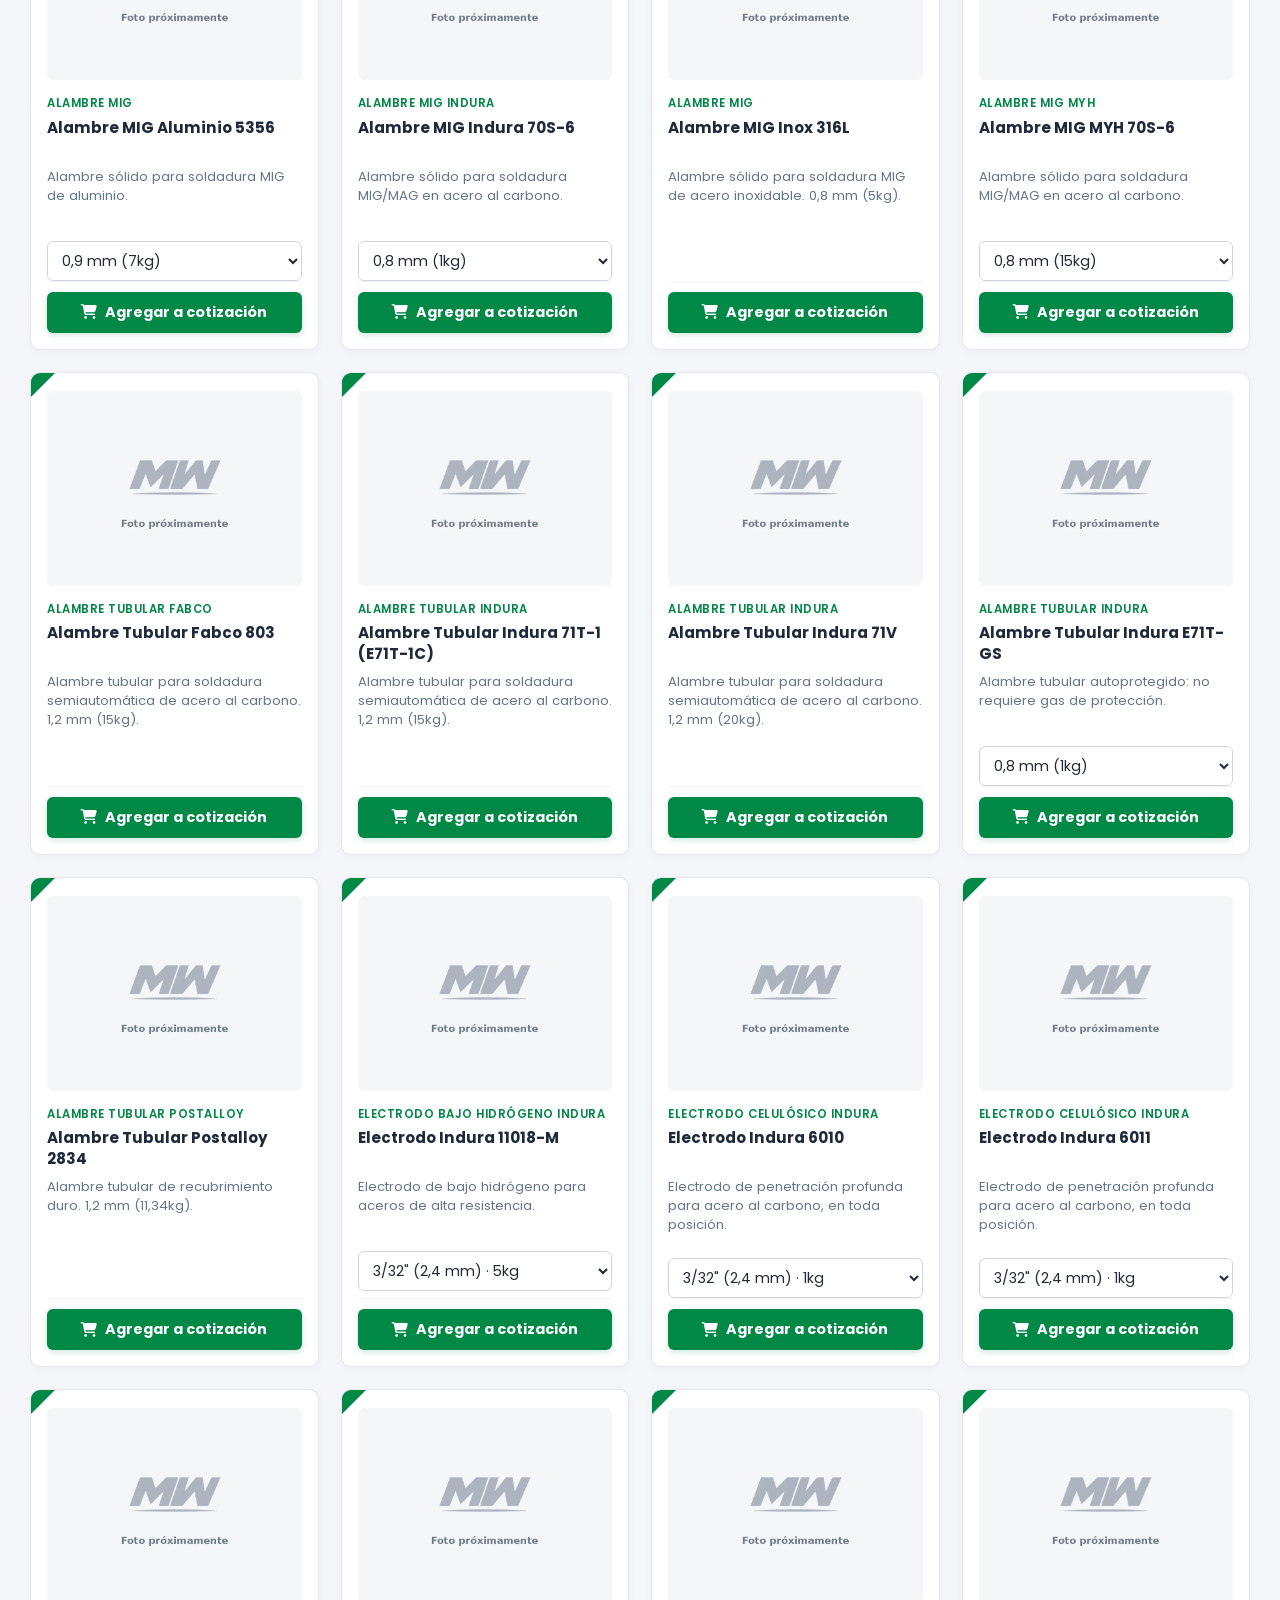
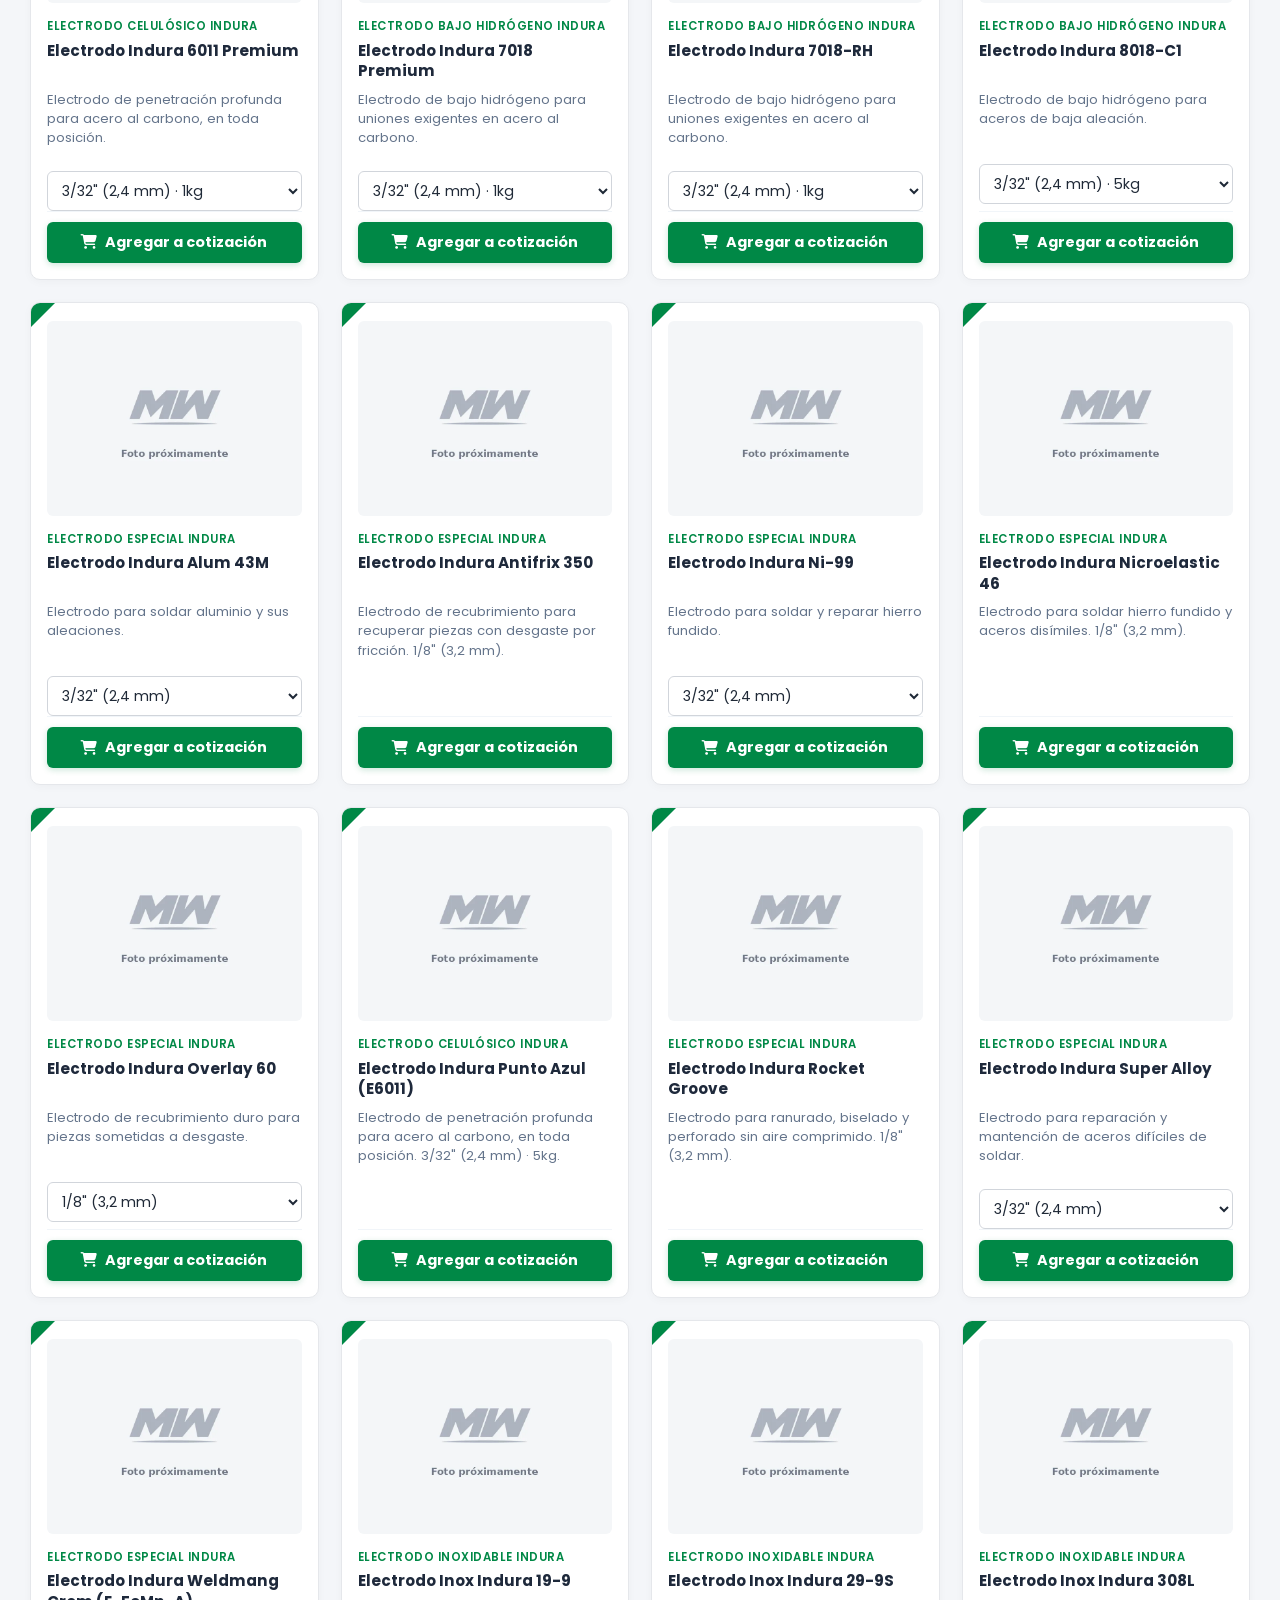
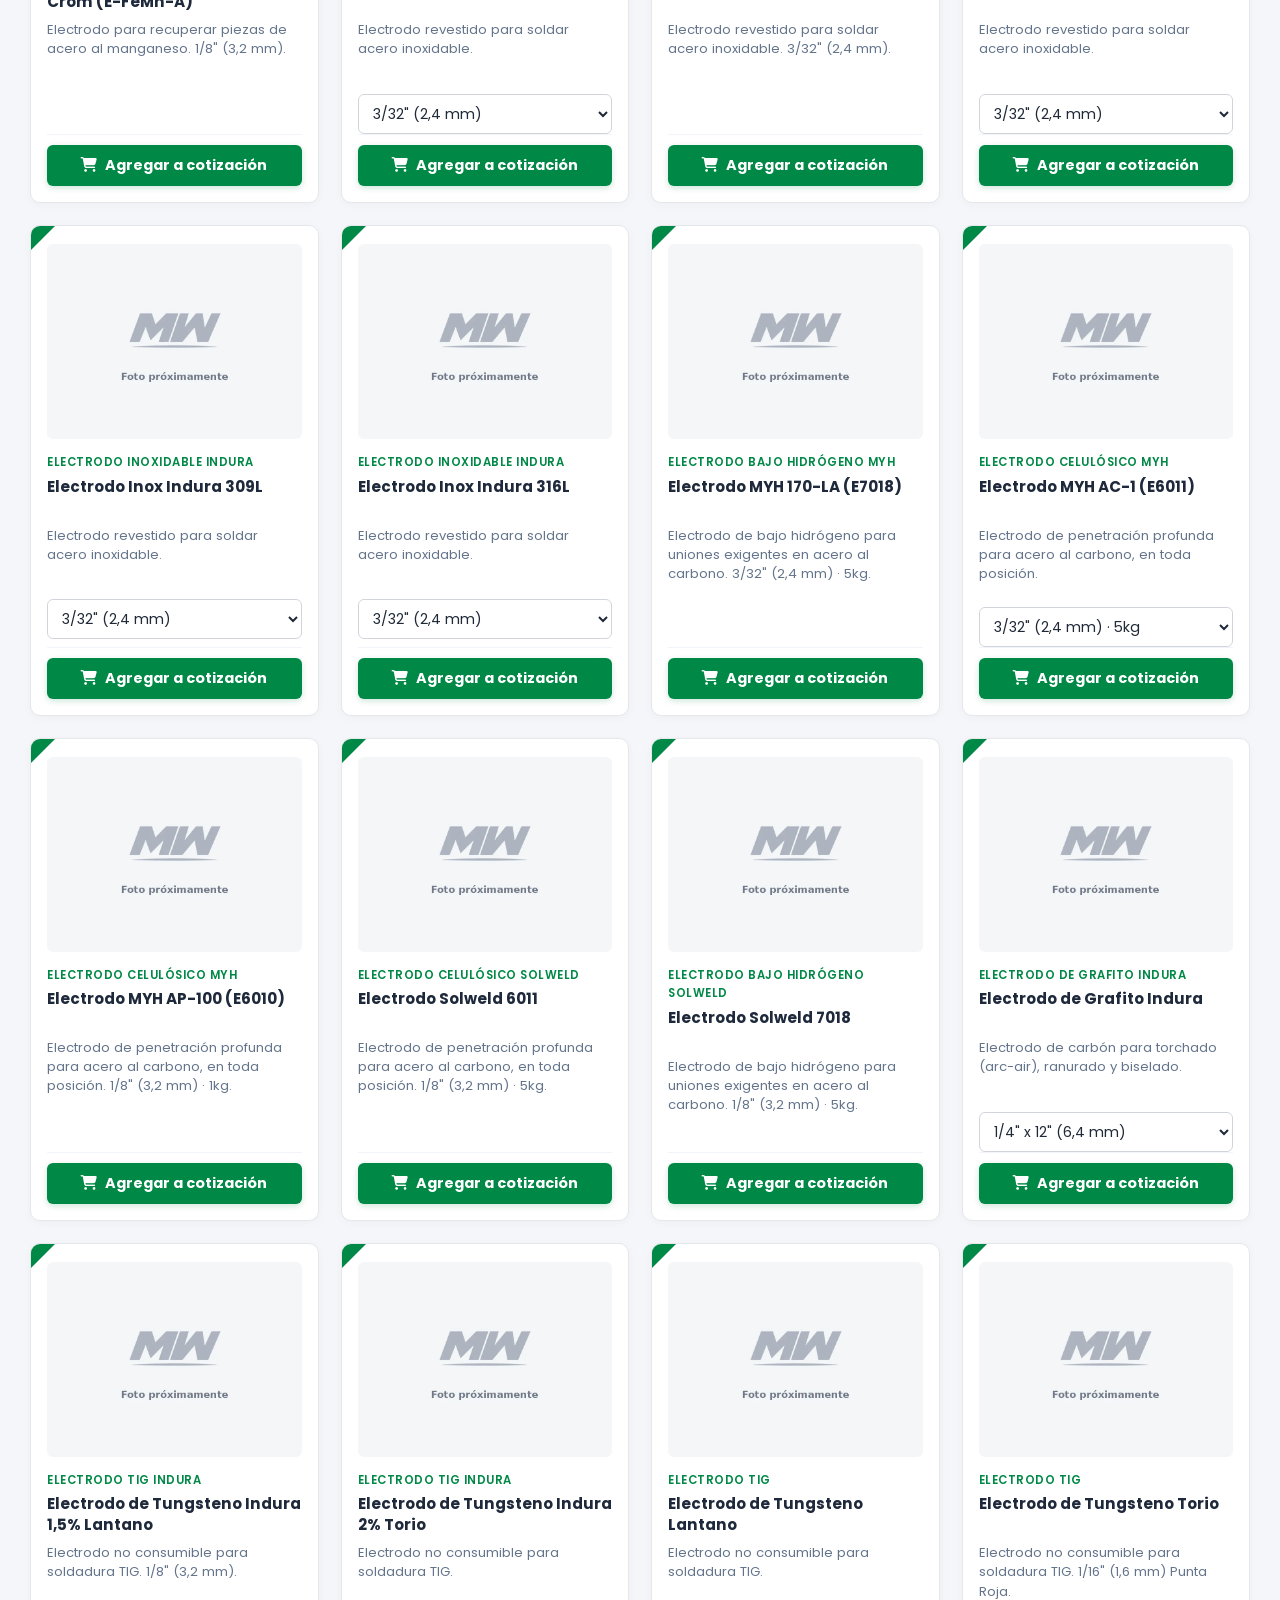
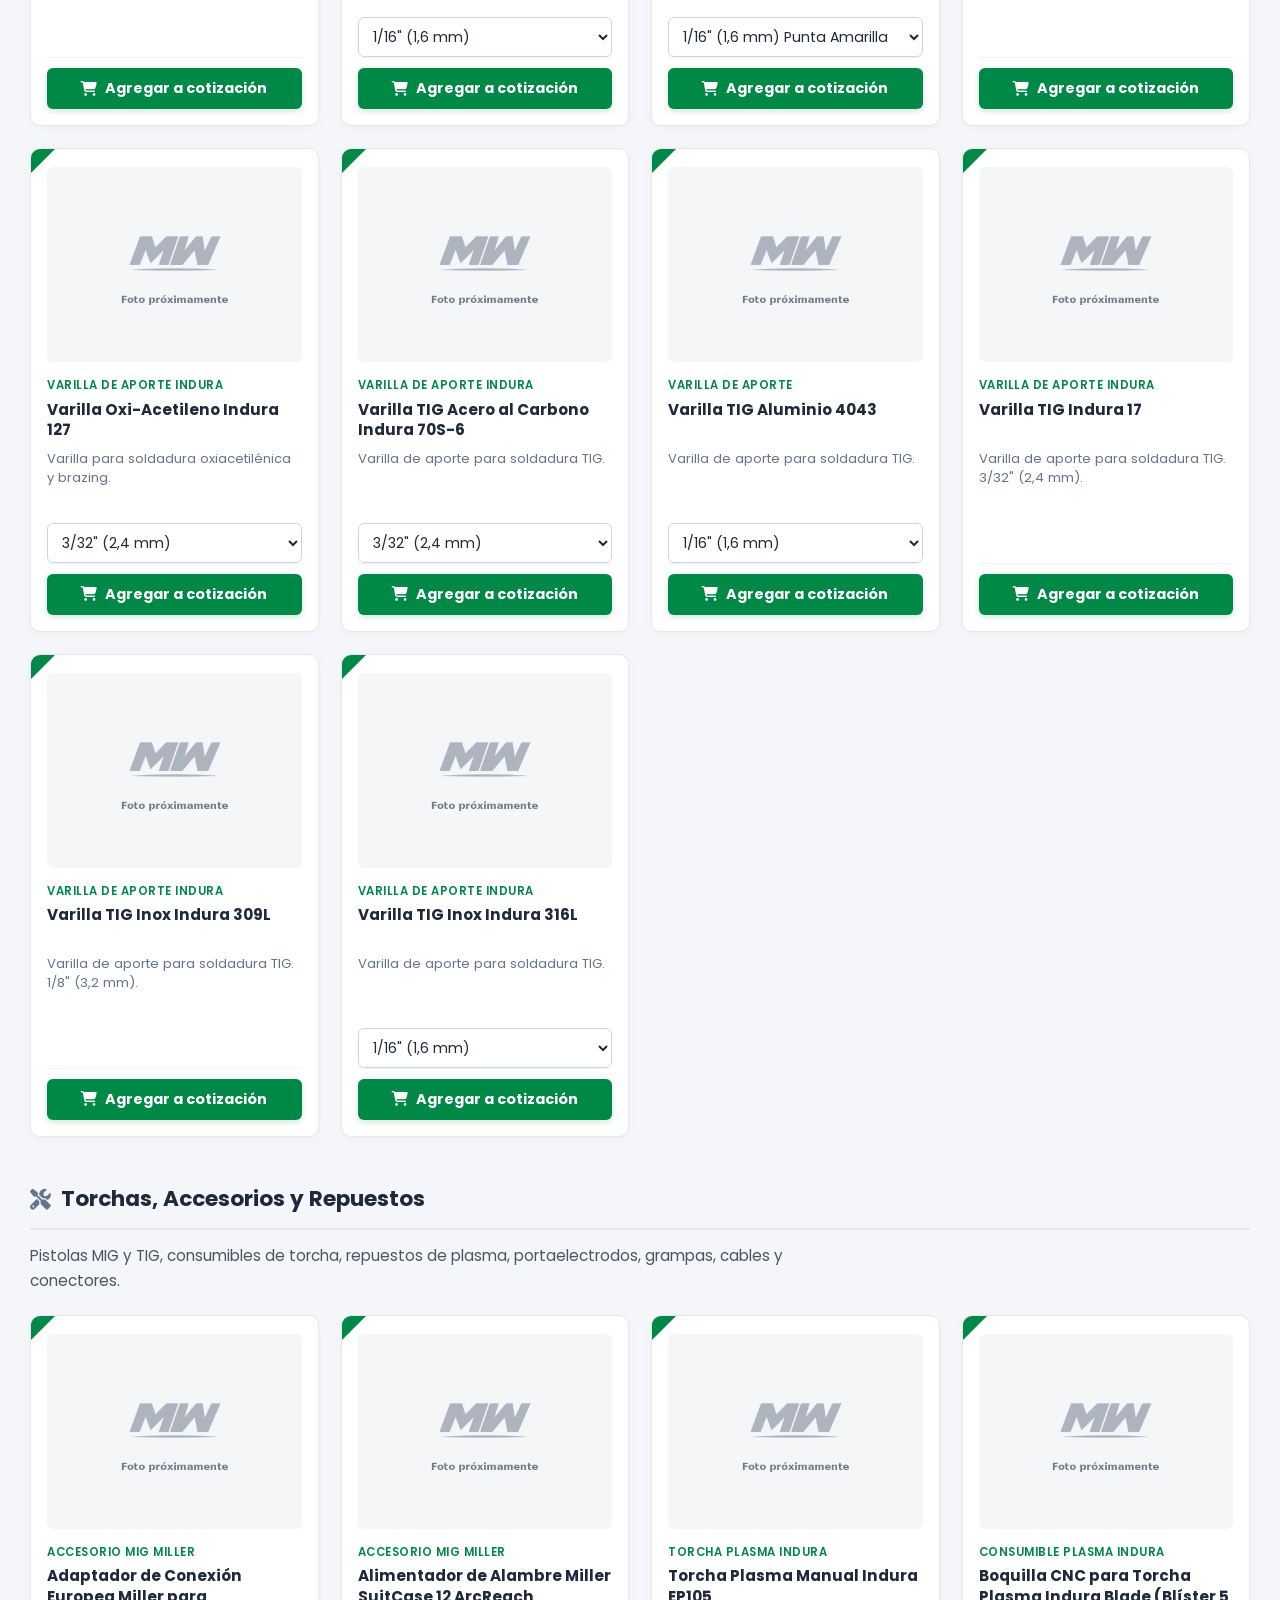
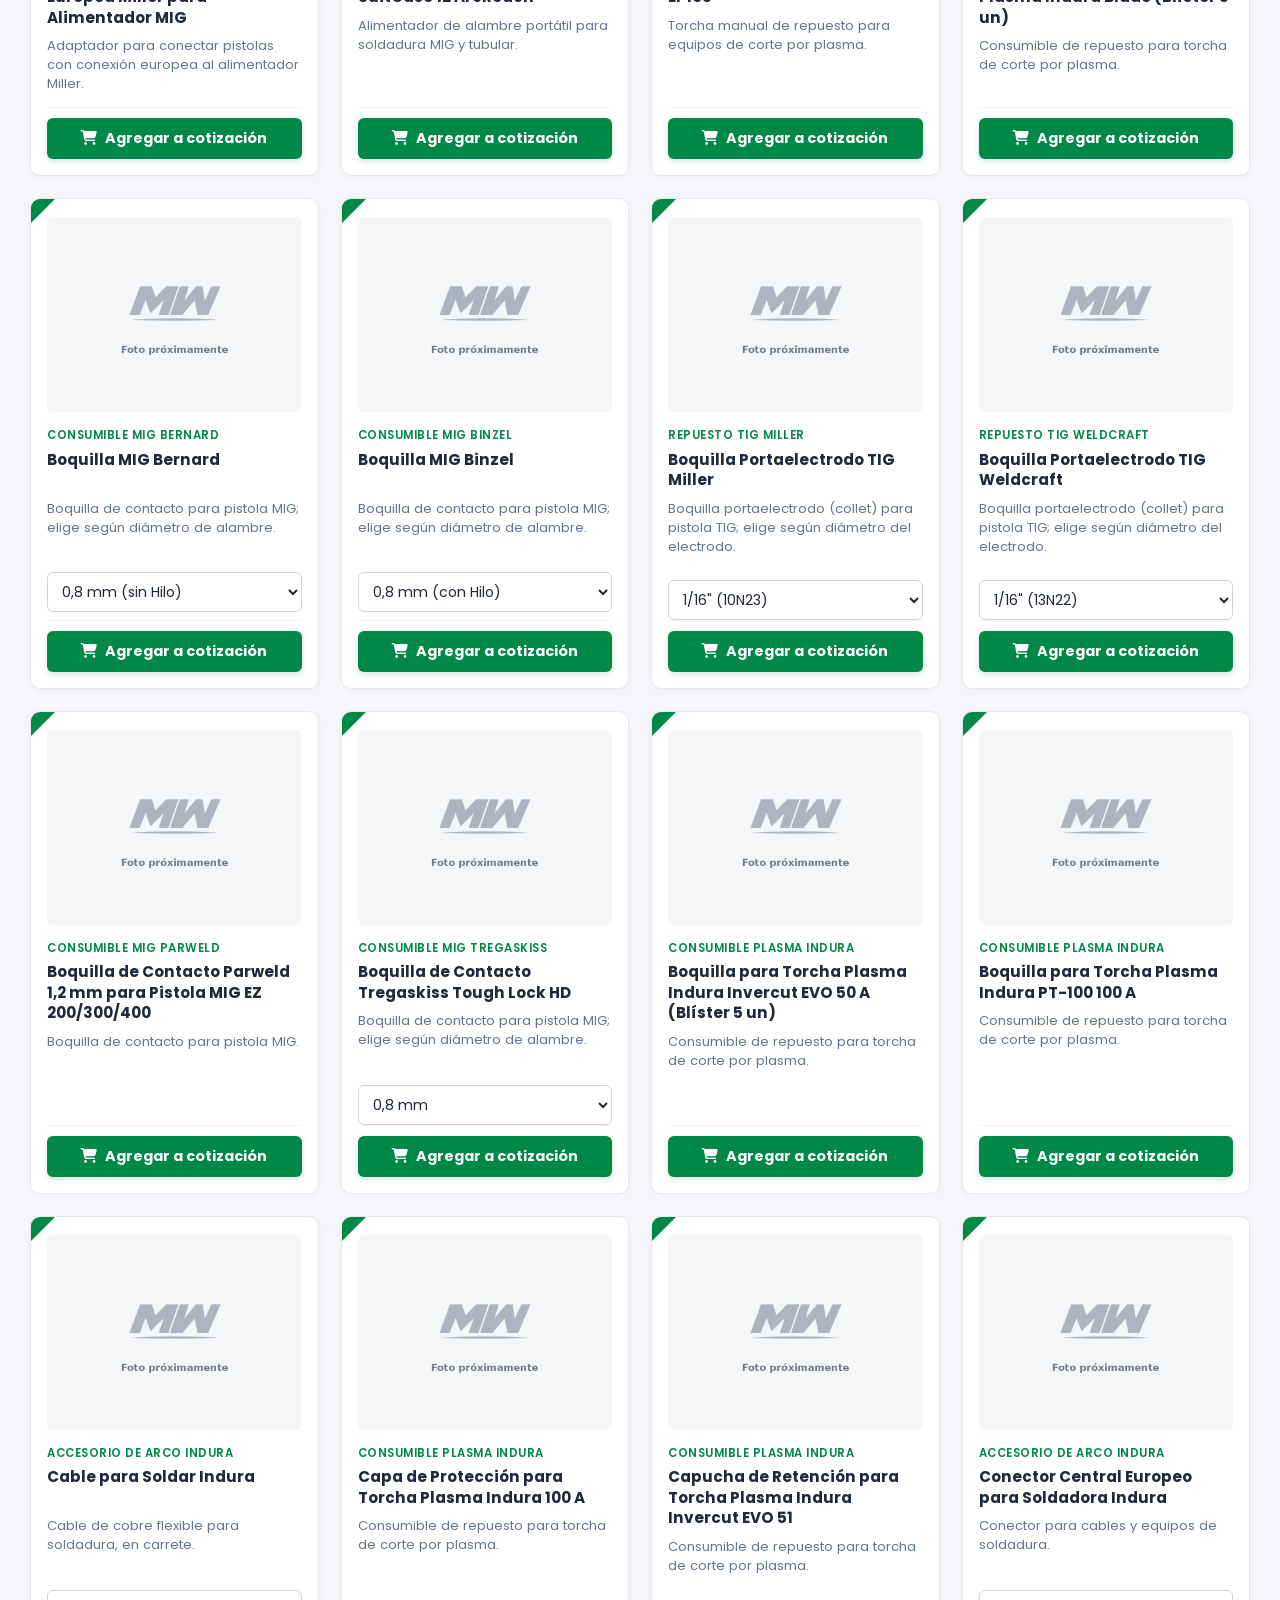
==== commit 18f75edb: "WhatsApp propio de Francisco Hoces y Juan Carlos Burgos Botones de vendedores y cotización del carri" ====
--- a/index.html
+++ b/index.html
@@ -5426,7 +5426,7 @@
                     <a class="vendedor-mail" href="mailto:f.hoces@comercialmw.cl">f.hoces@comercialmw.cl</a>
                 </div>
                 <div class="vendedor-acciones">
-                    <a class="vendedor-btn" href="https://wa.me/message/HMSWI7HMKQEDF1" target="_blank" rel="noopener noreferrer"><i class="fa-brands fa-whatsapp"></i> WhatsApp</a>
+                    <a class="vendedor-btn" href="https://wa.me/56971996042?text=Hola%2C%20quiero%20hablar%20con%20Francisco%20Hoces%20%28agente%20de%20ventas%29.%20Te%20escribo%20desde%20agentemw.cl" target="_blank" rel="noopener noreferrer"><i class="fa-brands fa-whatsapp"></i> WhatsApp</a>
                     <a class="vendedor-btn vendedor-btn-sec" href="mailto:f.hoces@comercialmw.cl"><i class="fa-regular fa-envelope"></i> Correo</a>
                 </div>
             </article>
@@ -5438,7 +5438,7 @@
                     <a class="vendedor-mail" href="mailto:j.burgos@comercialmw.cl">j.burgos@comercialmw.cl</a>
                 </div>
                 <div class="vendedor-acciones">
-                    <a class="vendedor-btn" href="https://wa.me/56972991109?text=Hola%2C%20quiero%20hablar%20con%20Juan%20Carlos%20Burgos%20%28agente%20de%20ventas%29.%20Te%20escribo%20desde%20agentemw.cl" target="_blank" rel="noopener noreferrer"><i class="fa-brands fa-whatsapp"></i> WhatsApp</a>
+                    <a class="vendedor-btn" href="https://wa.me/56977493783?text=Hola%2C%20quiero%20hablar%20con%20Juan%20Carlos%20Burgos%20%28agente%20de%20ventas%29.%20Te%20escribo%20desde%20agentemw.cl" target="_blank" rel="noopener noreferrer"><i class="fa-brands fa-whatsapp"></i> WhatsApp</a>
                     <a class="vendedor-btn vendedor-btn-sec" href="mailto:j.burgos@comercialmw.cl"><i class="fa-regular fa-envelope"></i> Correo</a>
                 </div>
             </article>
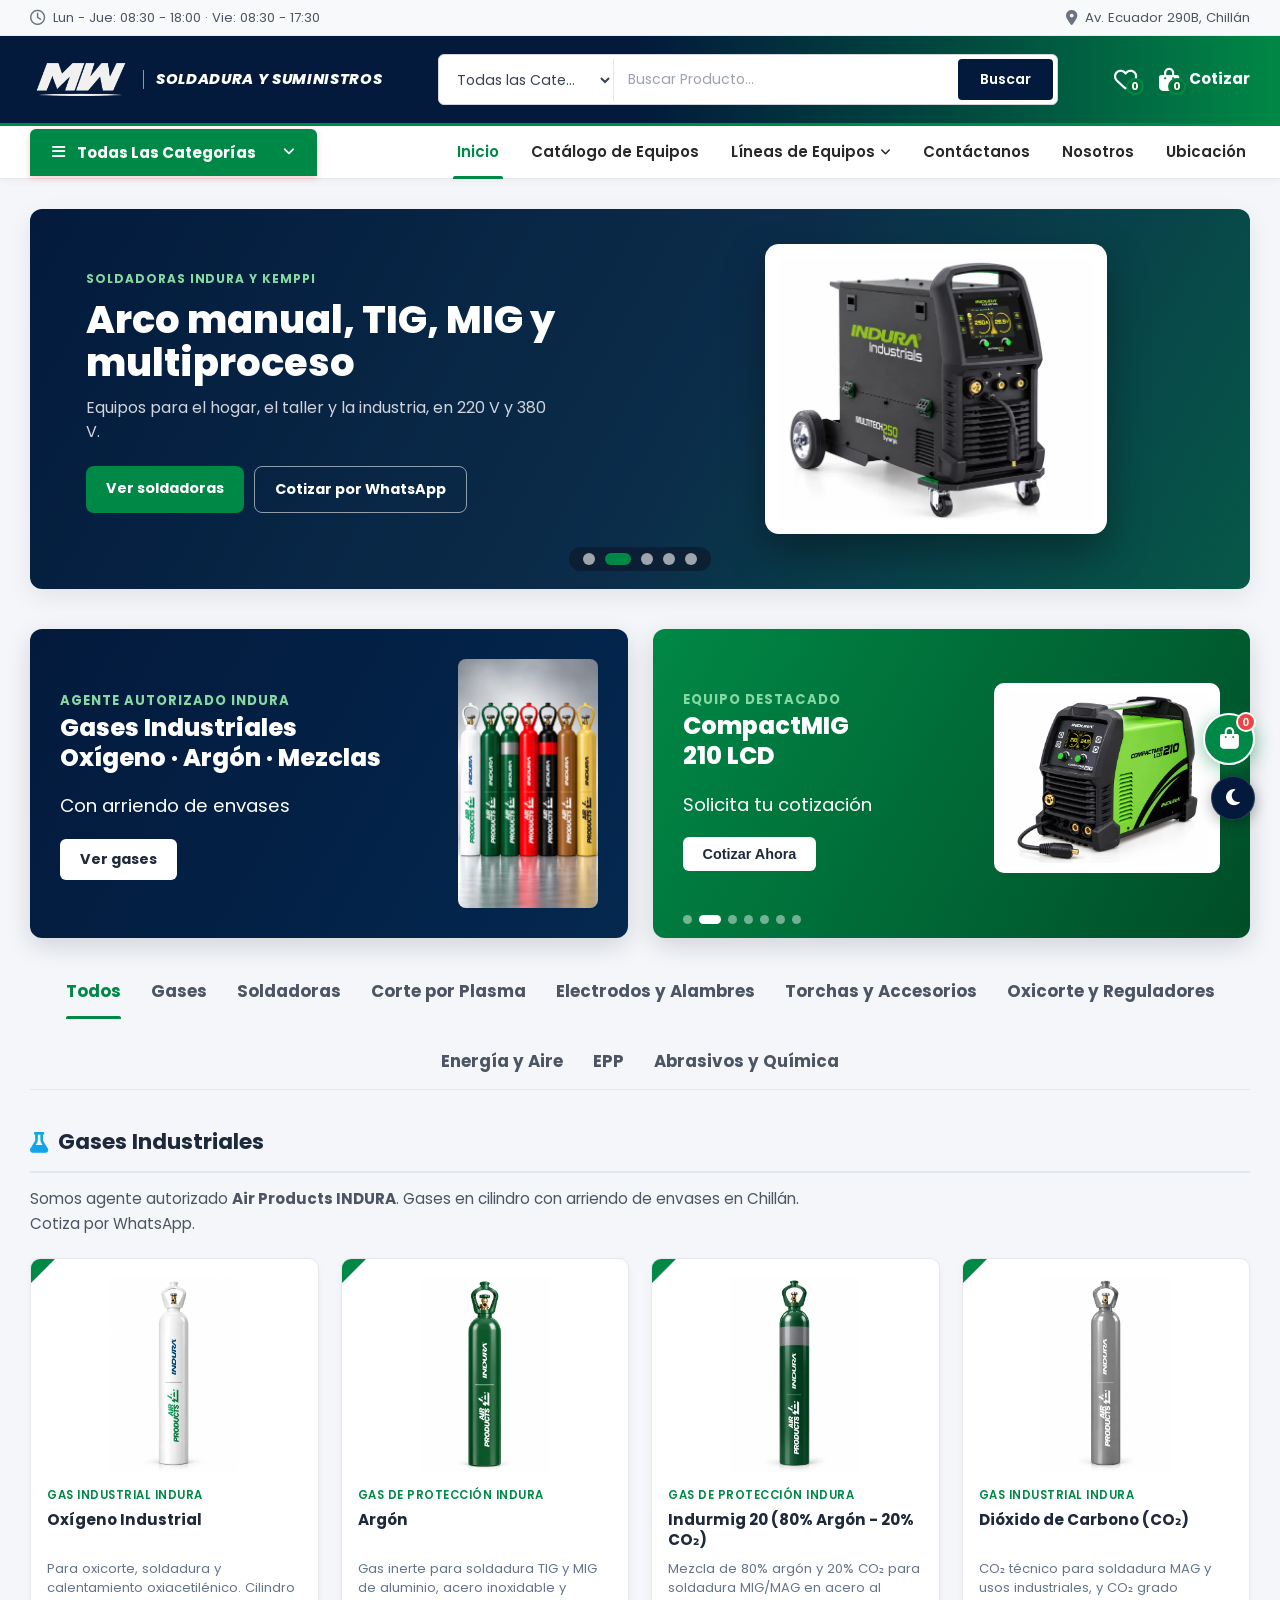
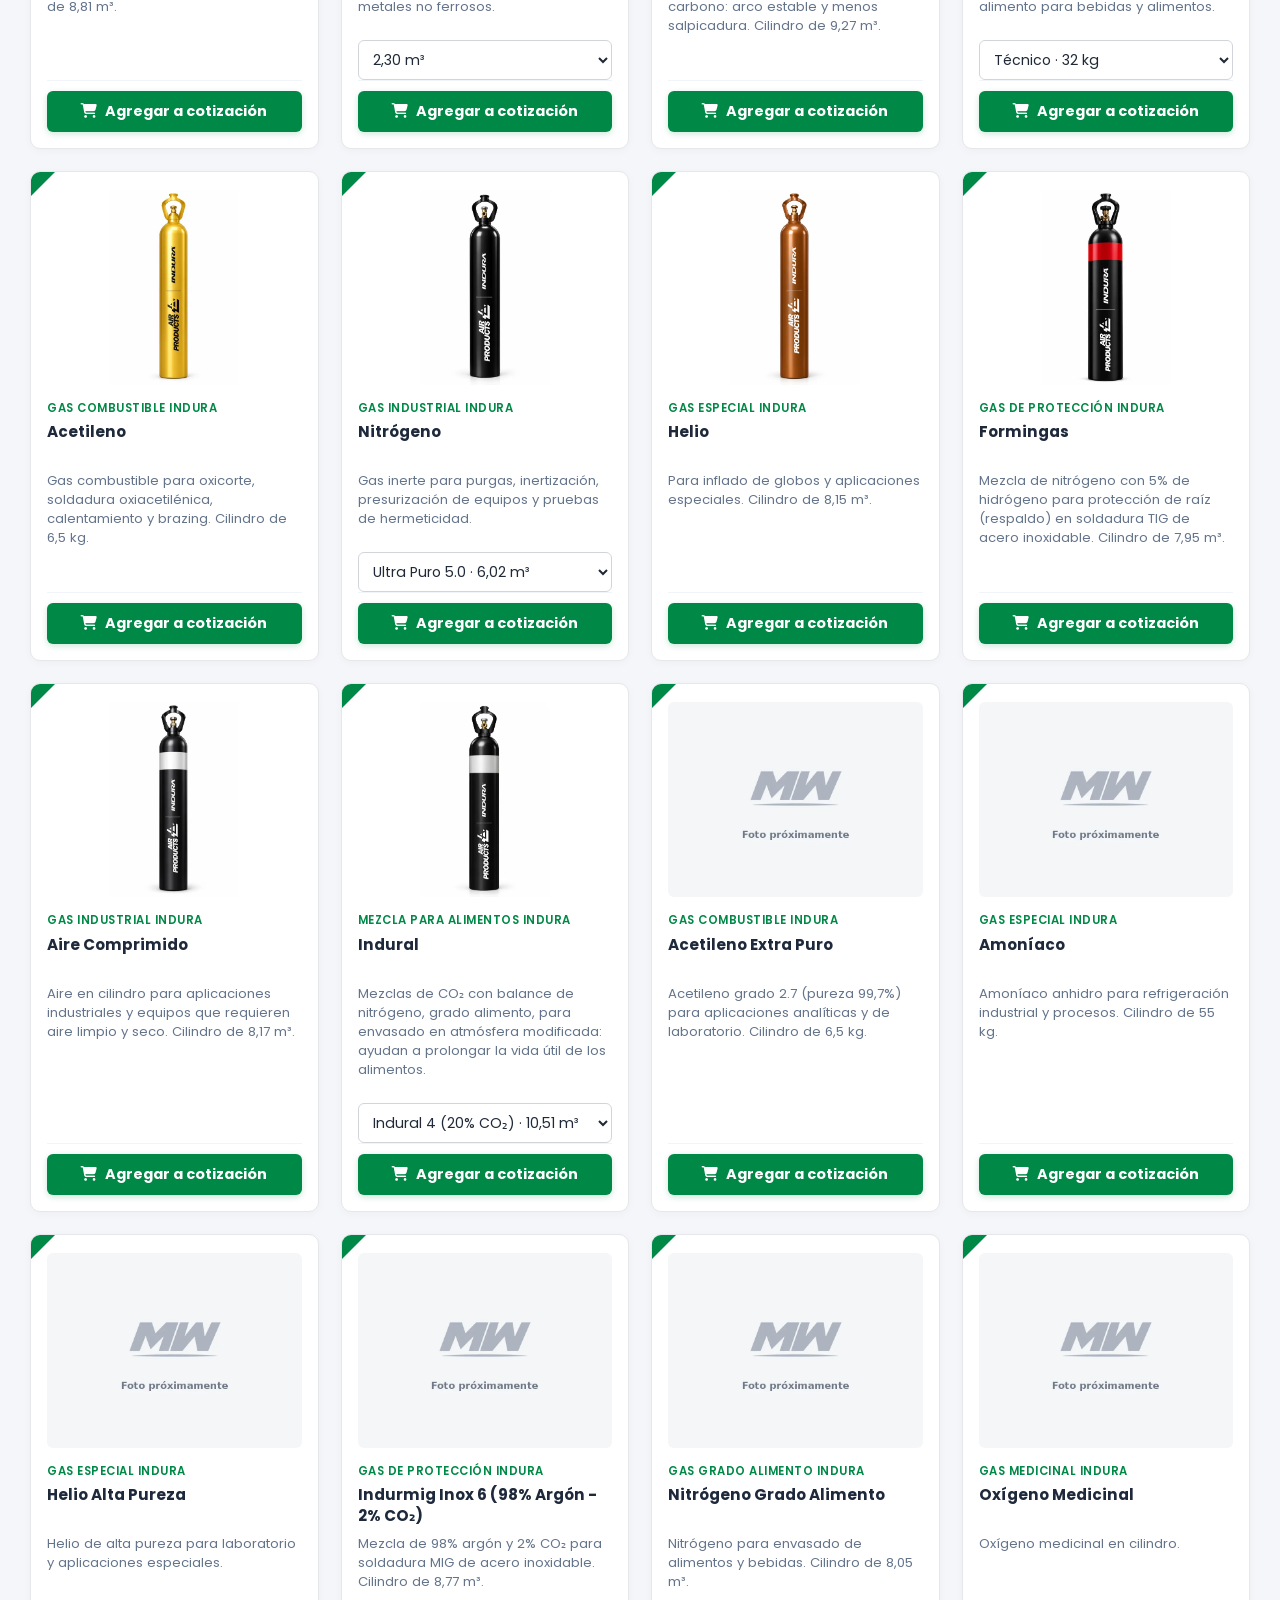
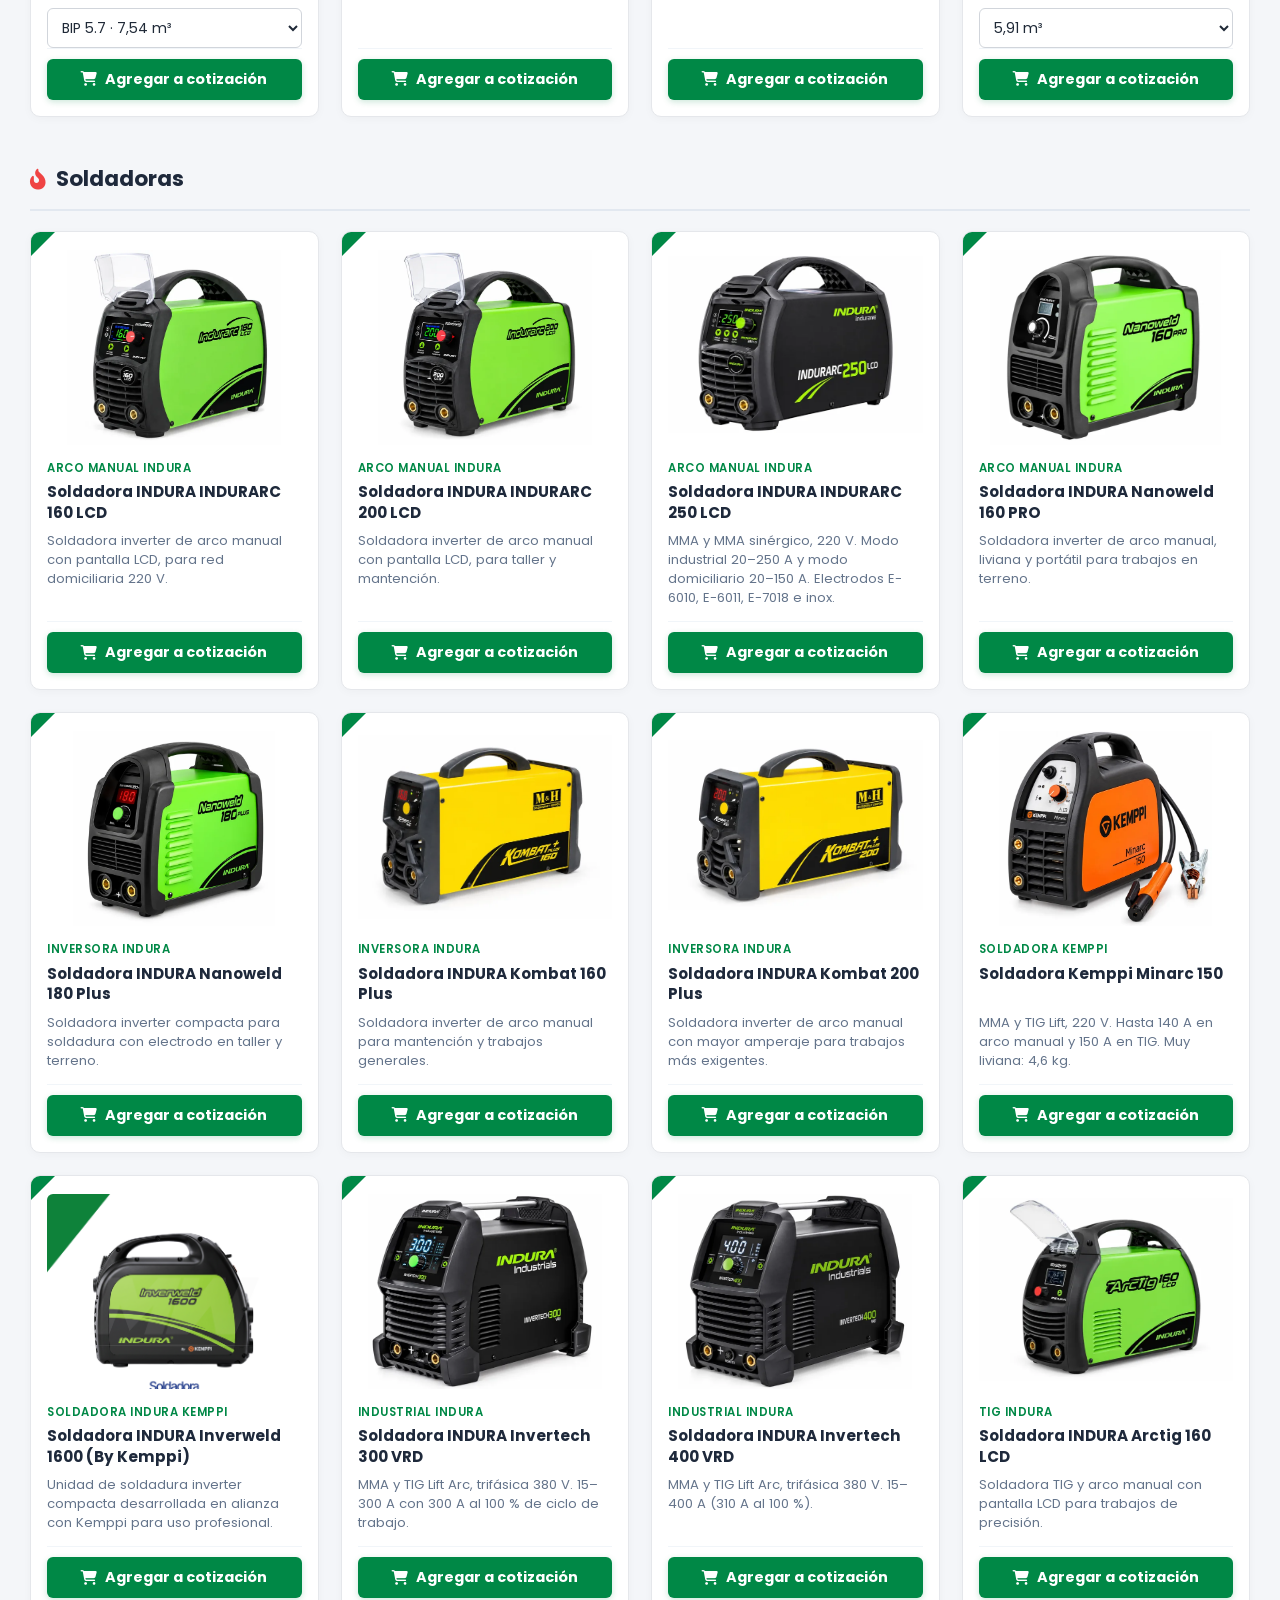
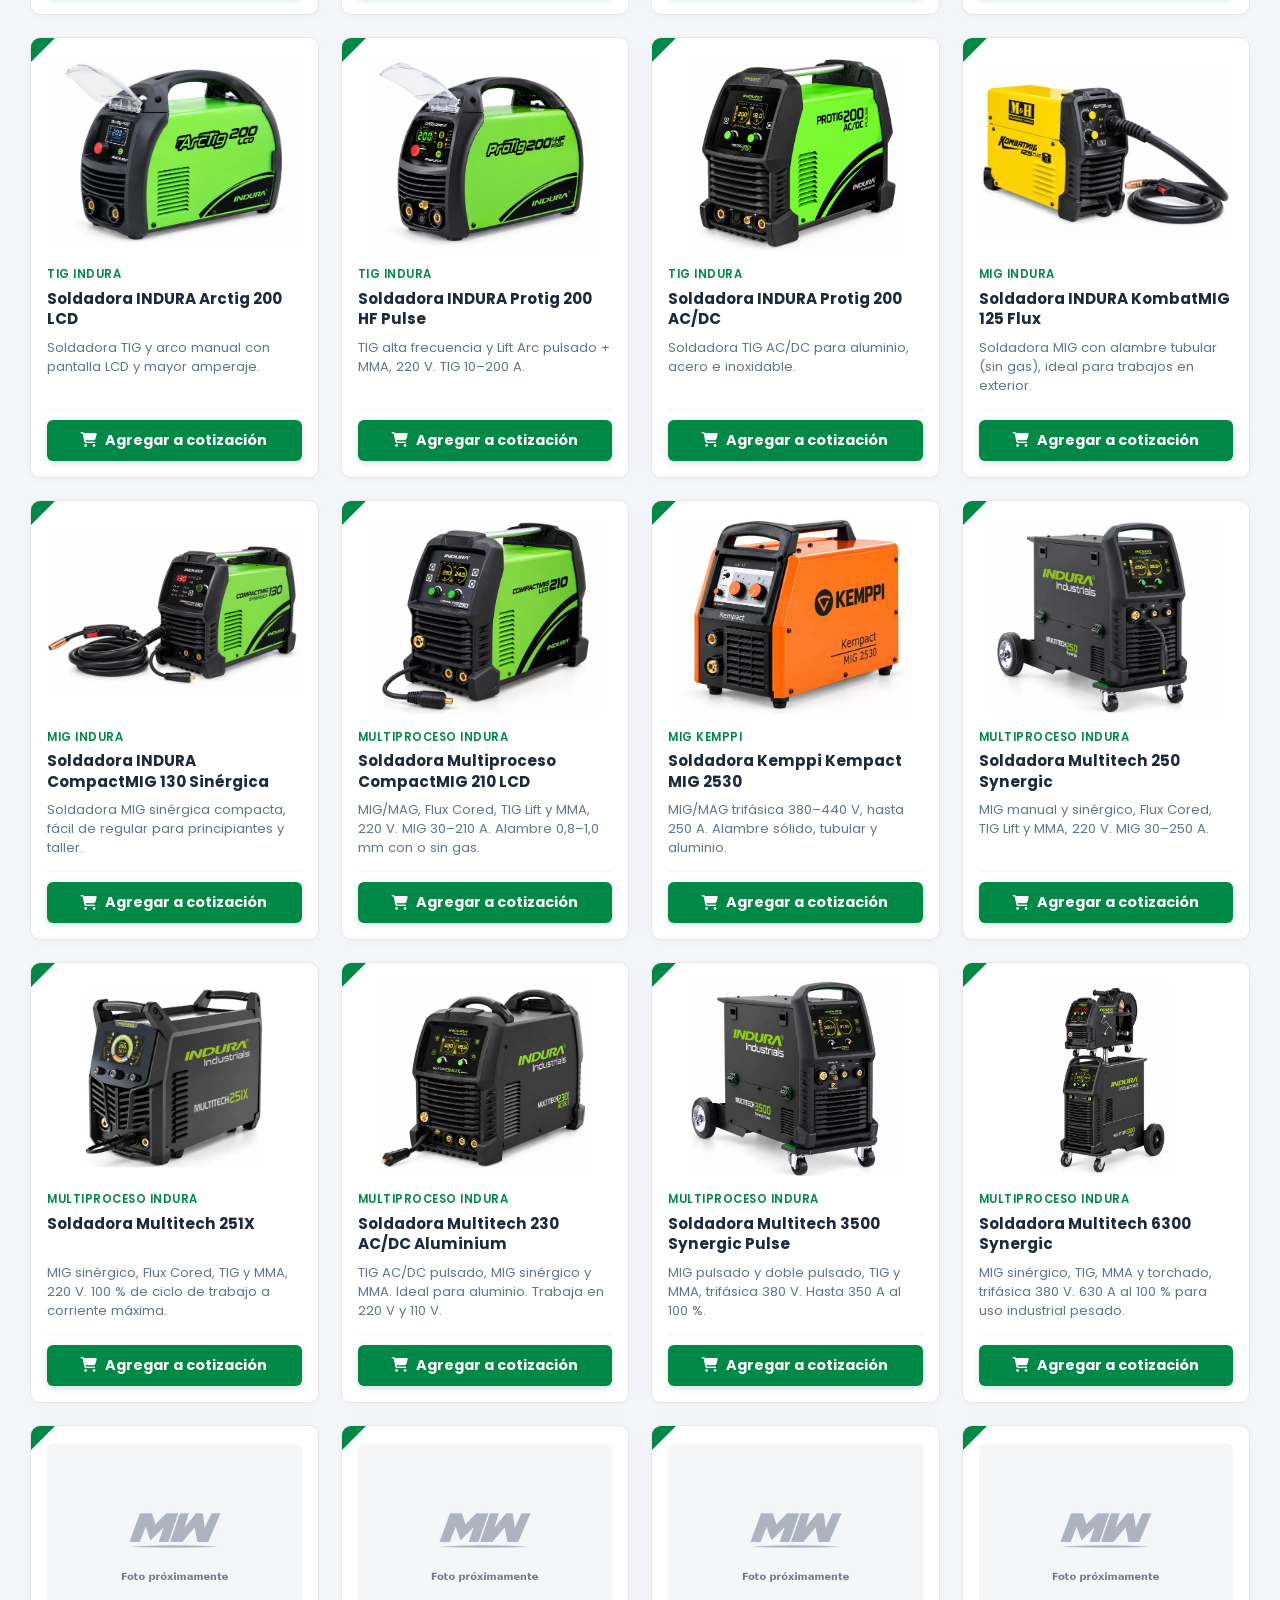
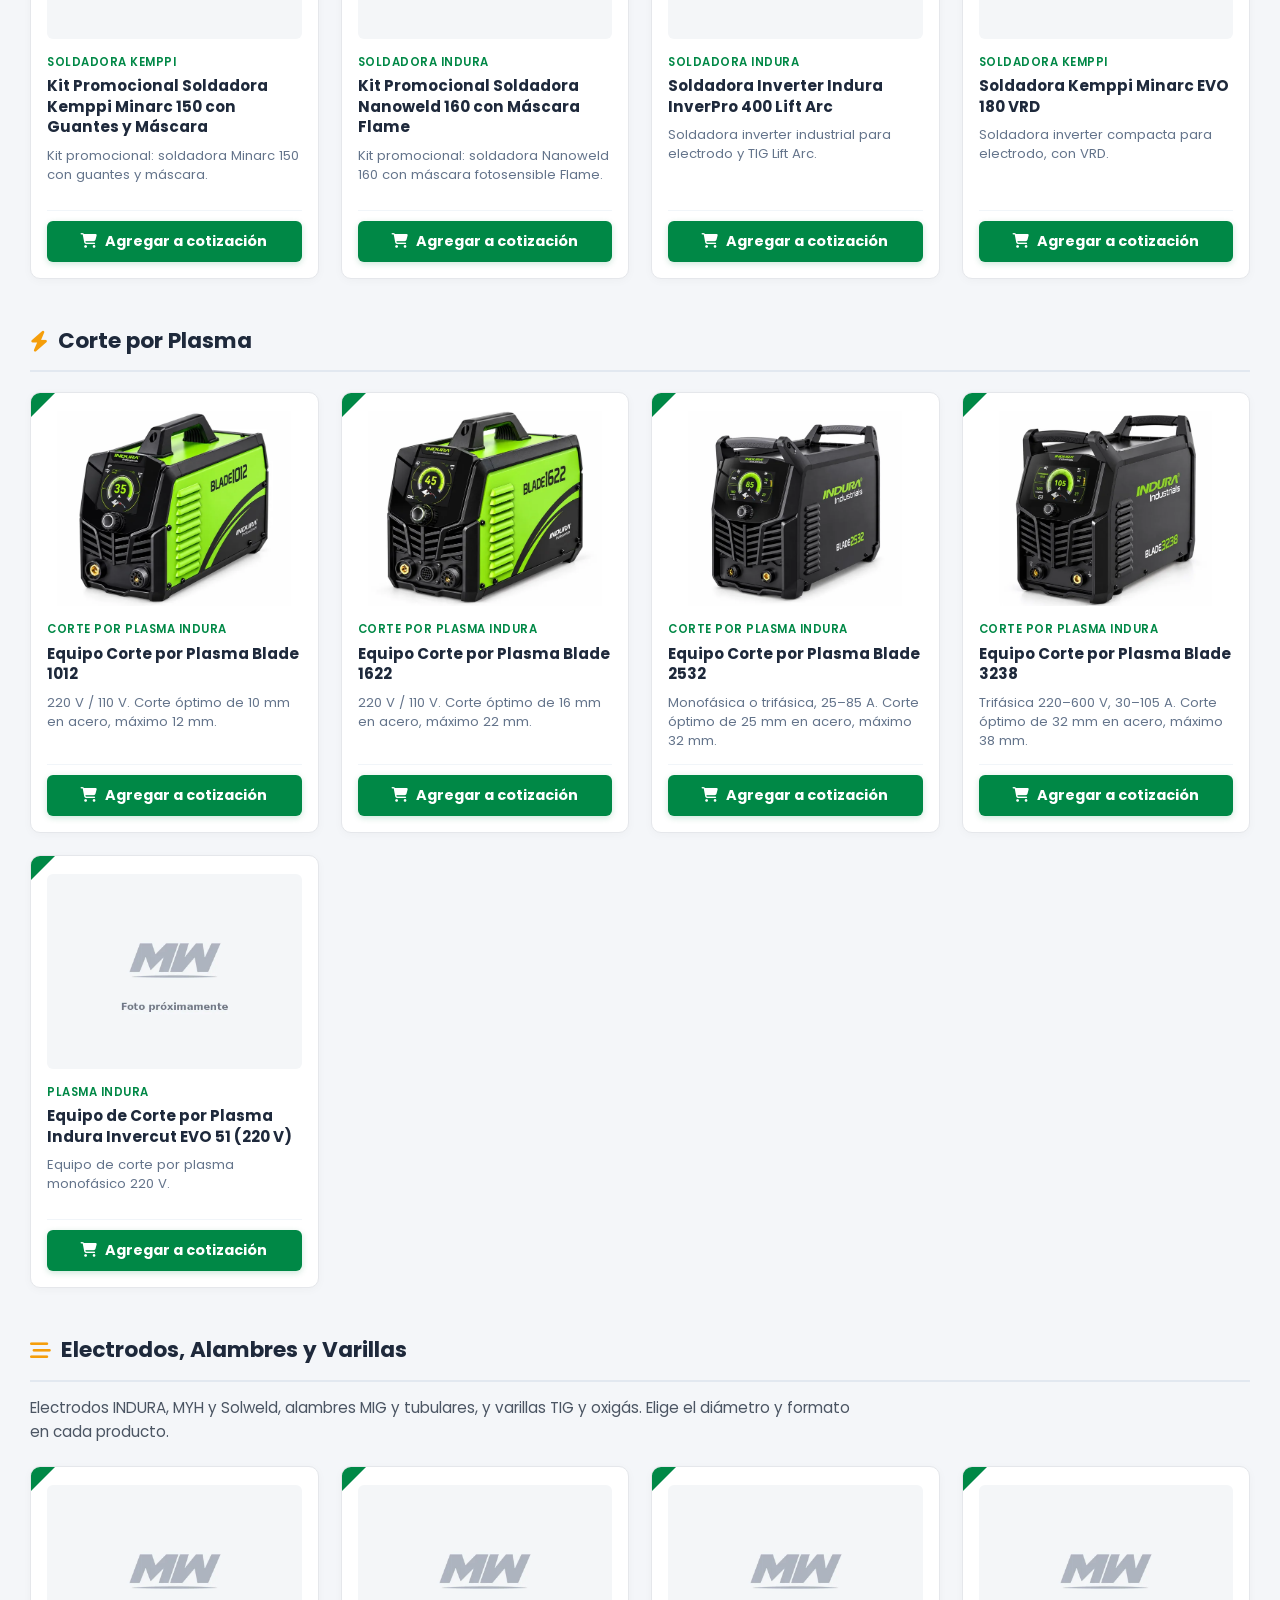
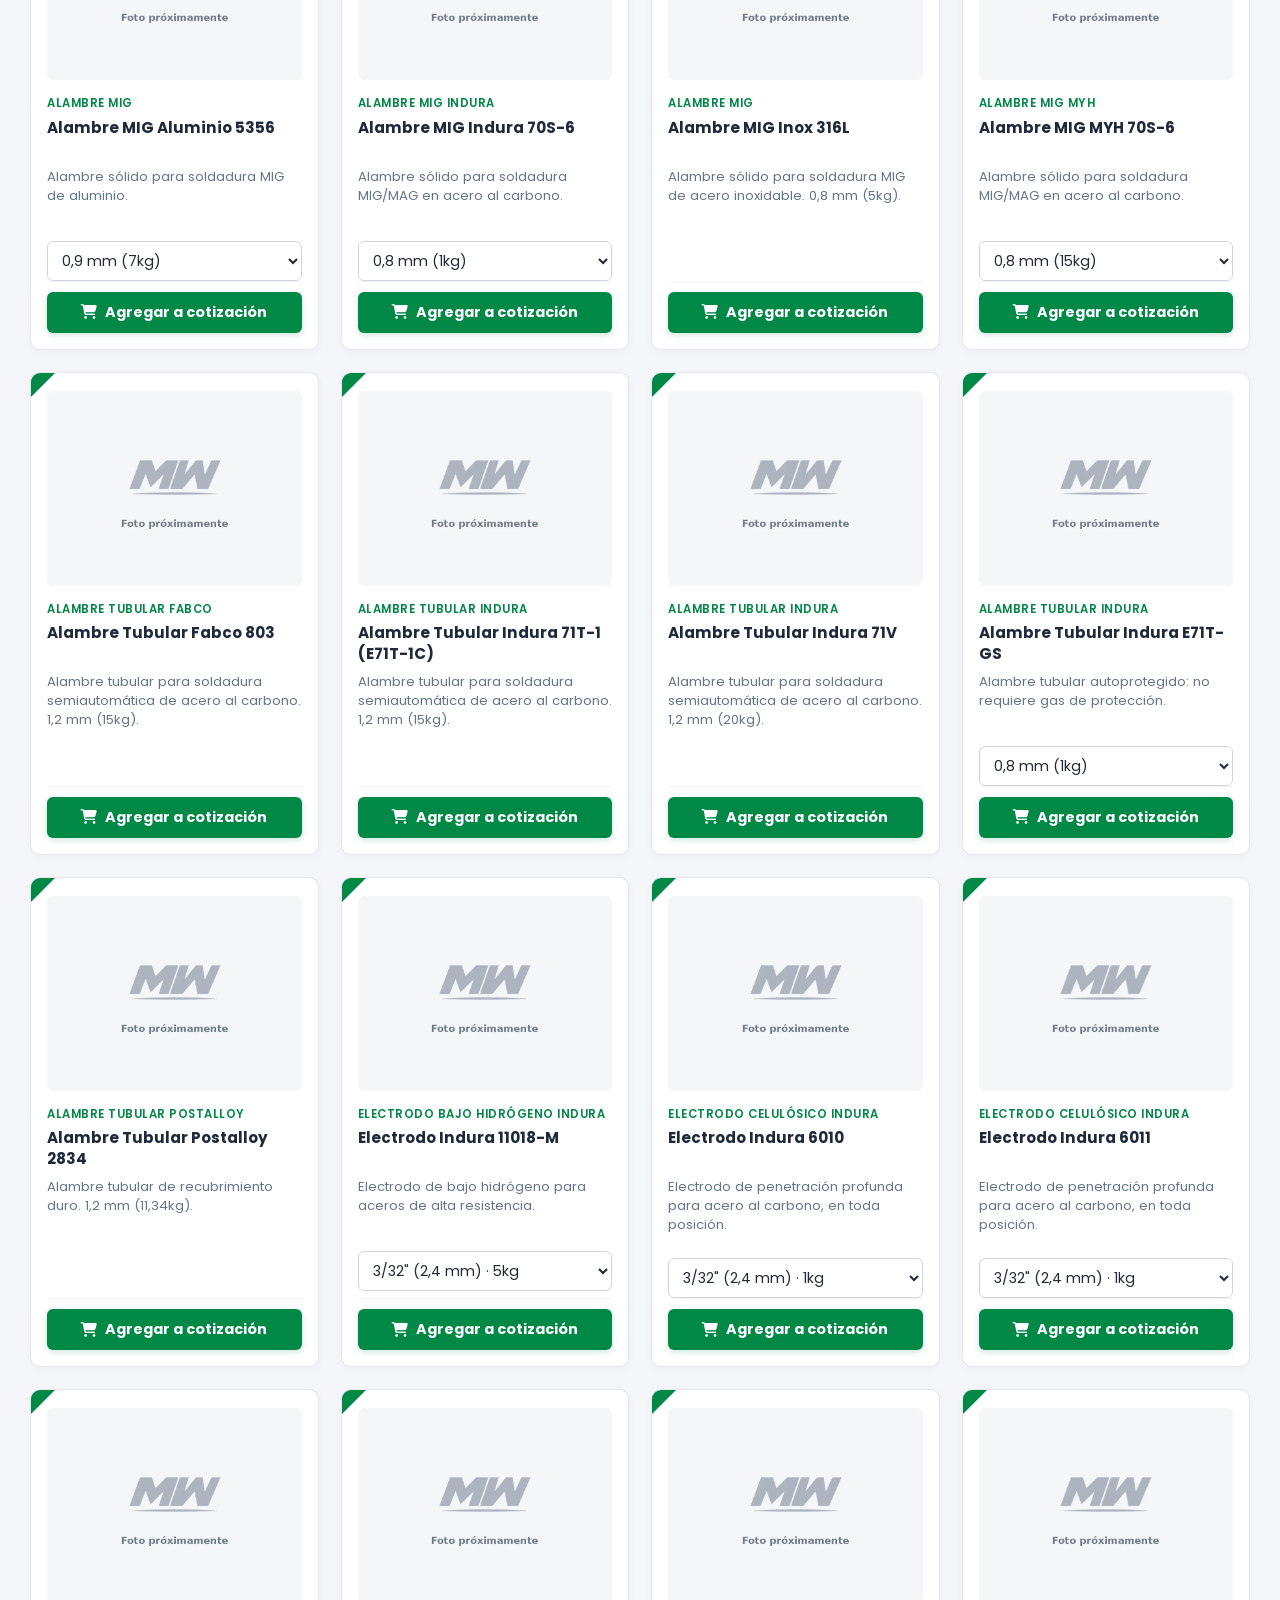
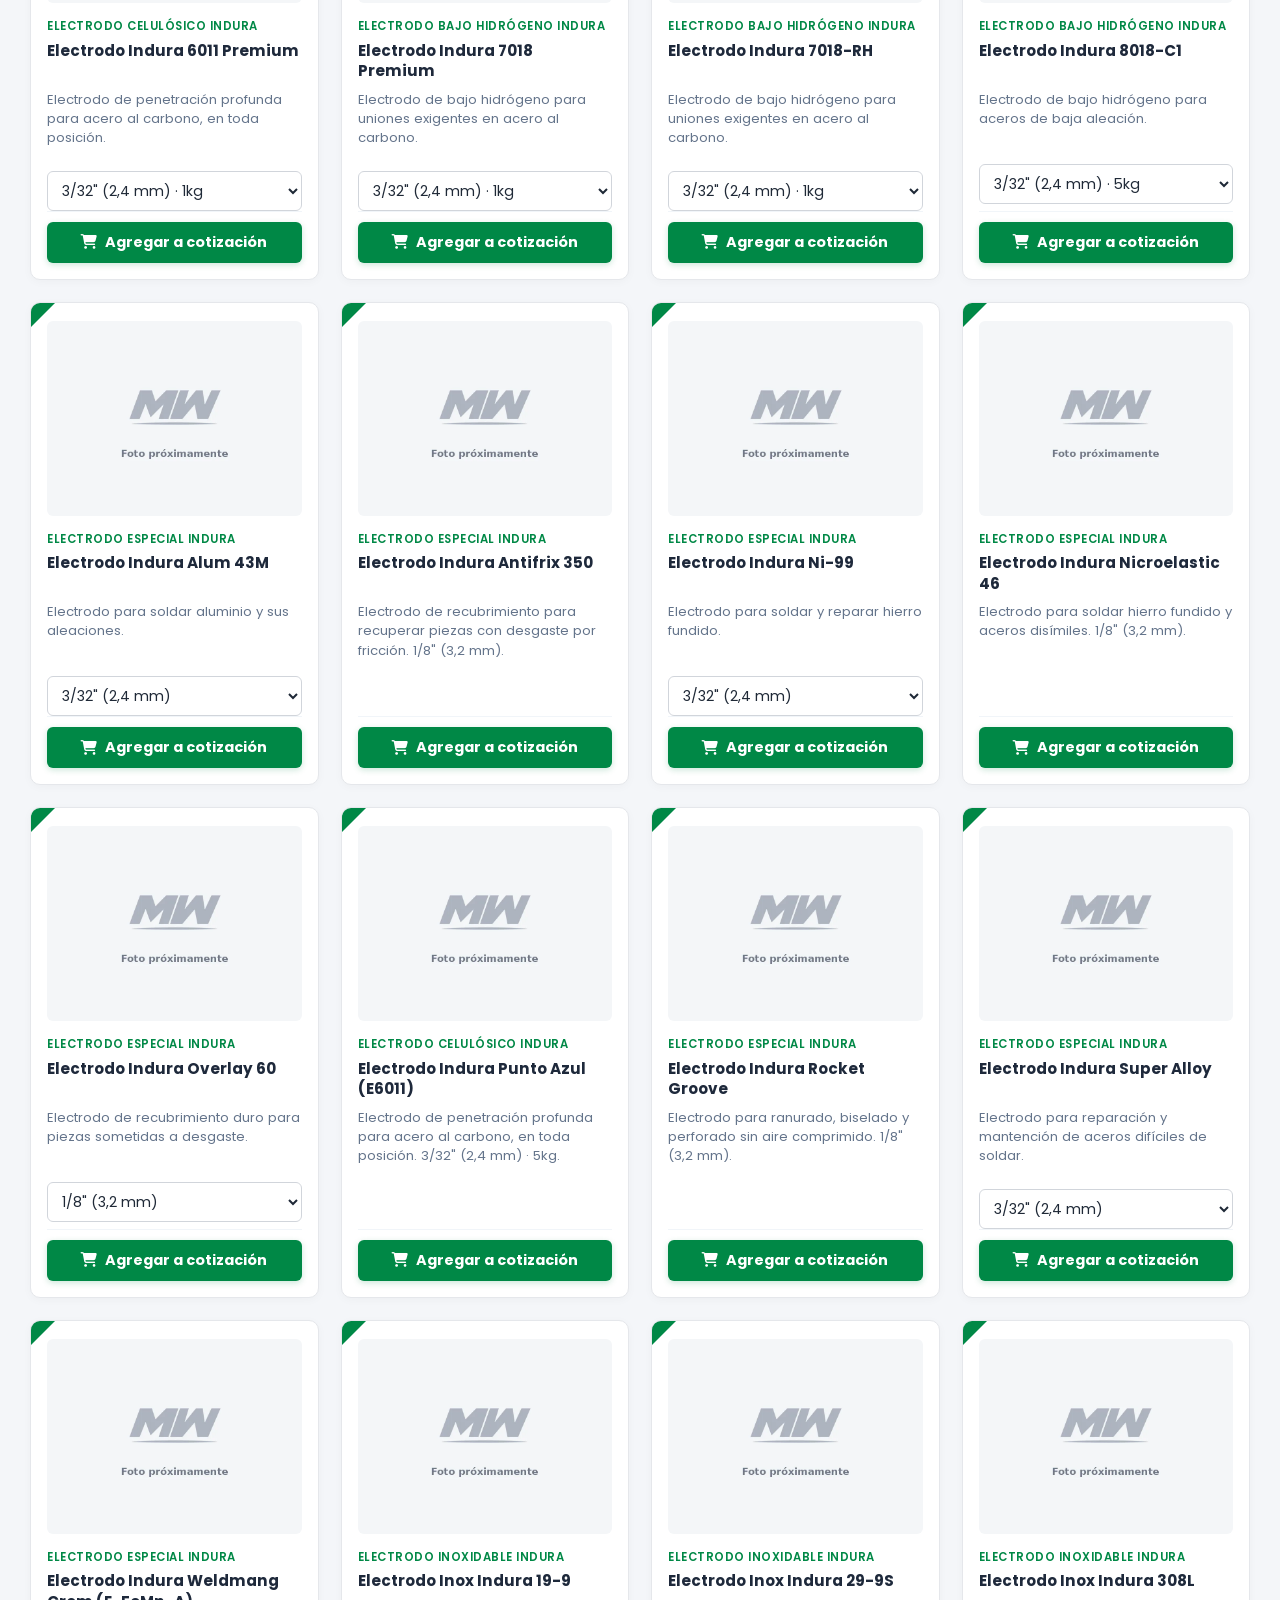
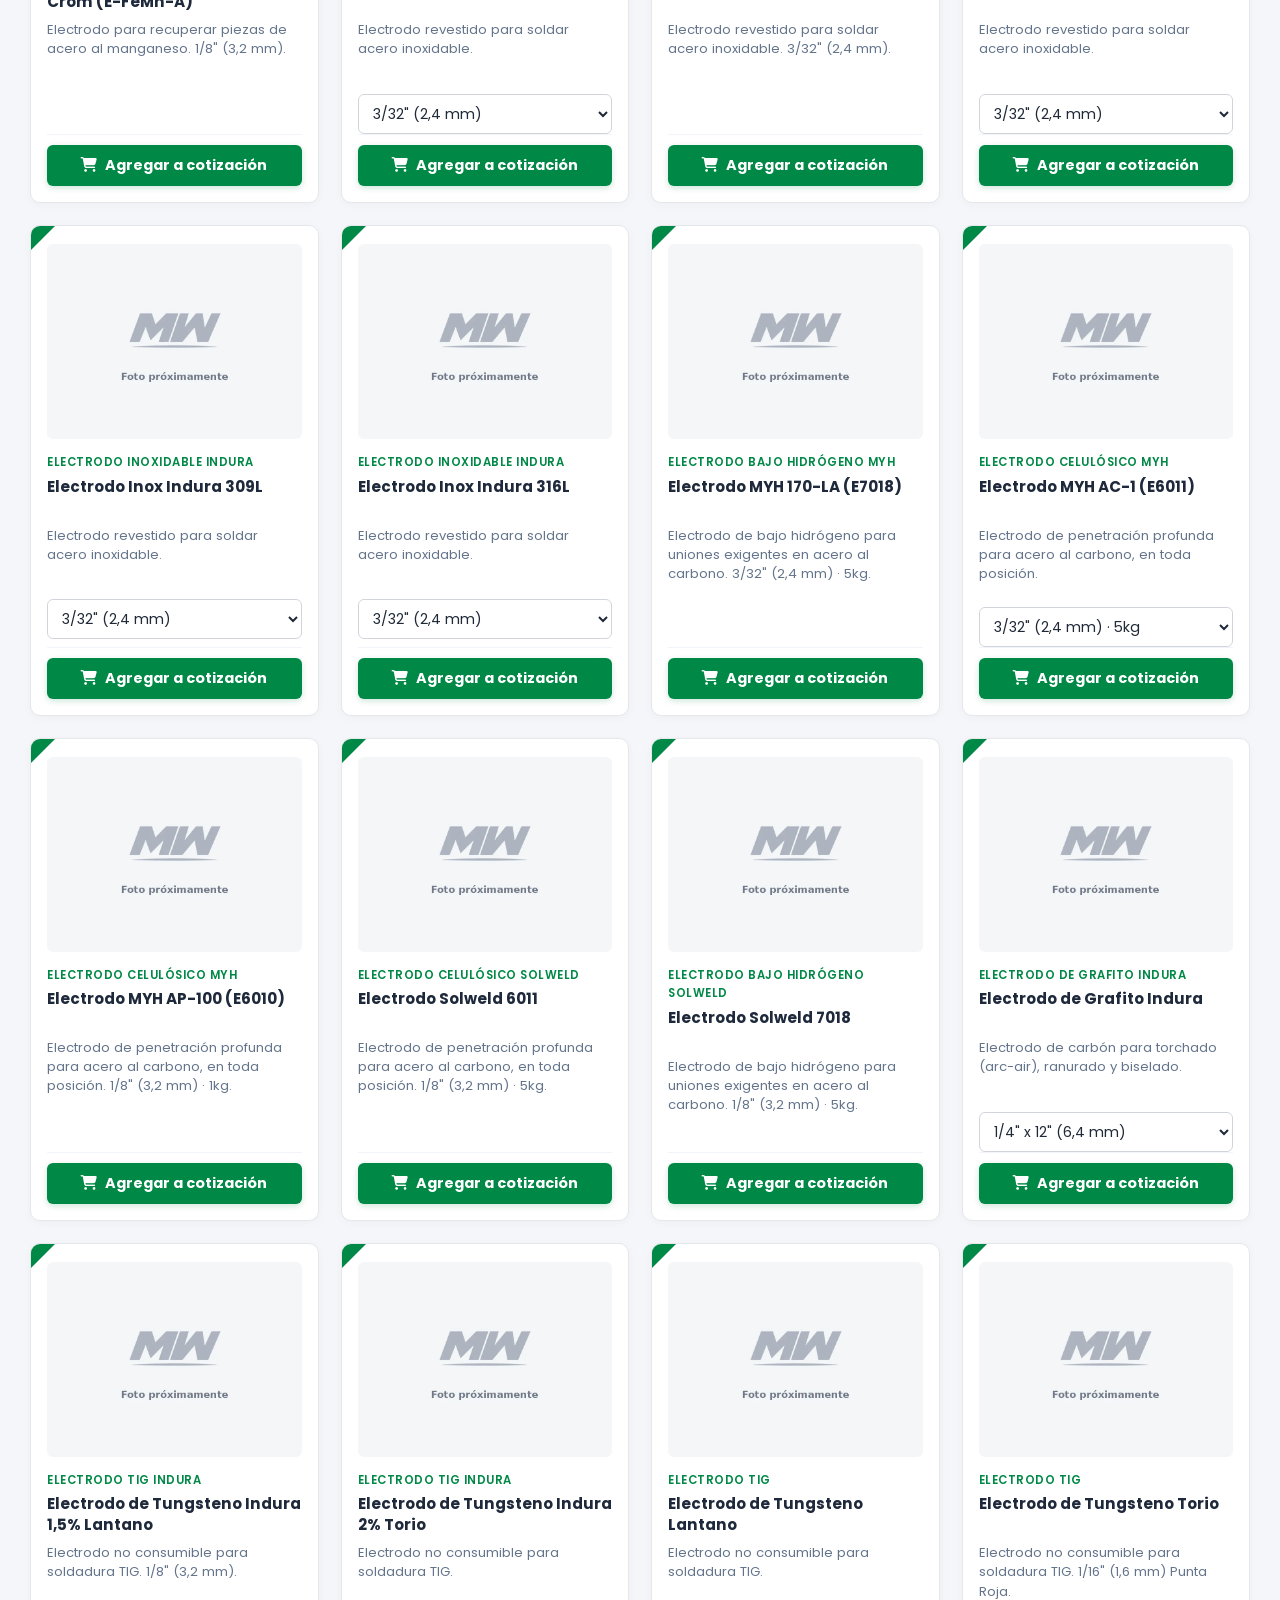
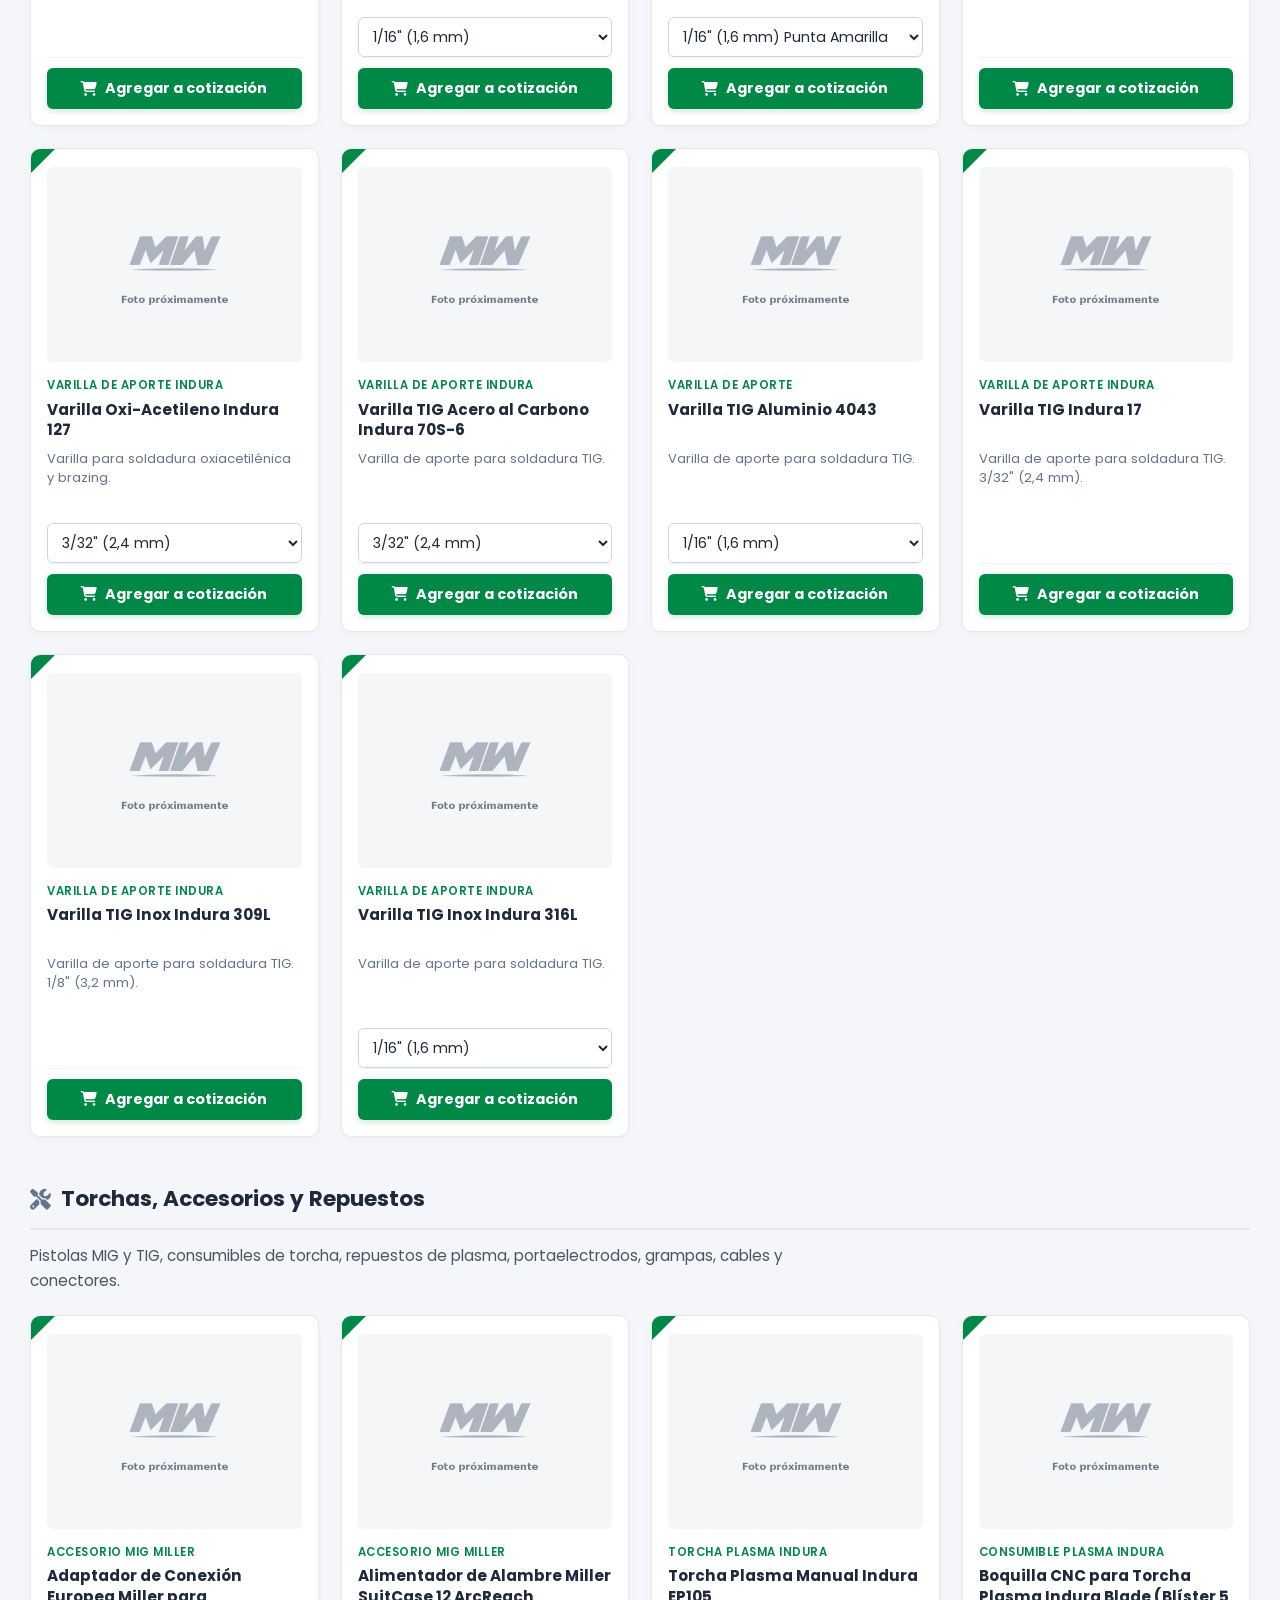
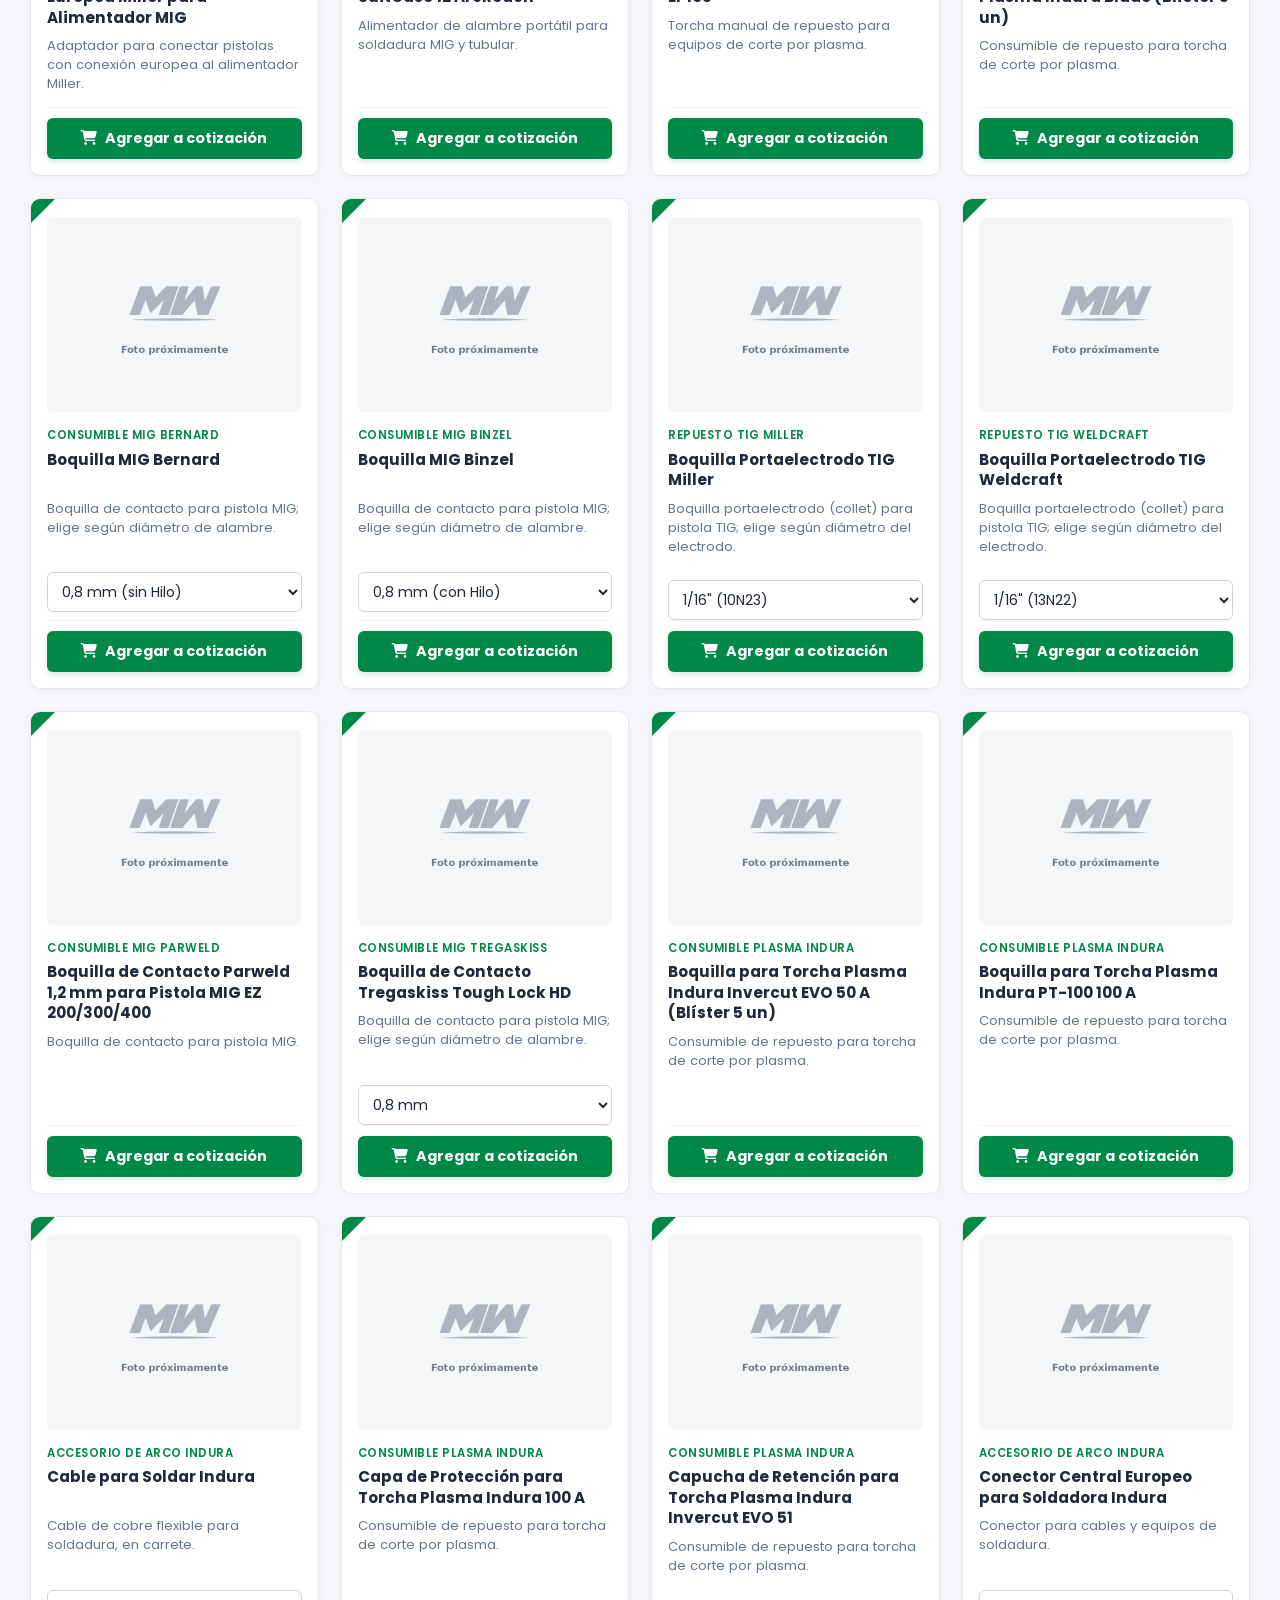
==== commit bae24c03: "Quita botín de seguridad Seal Co-Authored-By: Claude Opus 5.5 <noreply@anthropic.com> Claude-Session" ====
--- a/index.html
+++ b/index.html
@@ -4692,21 +4692,6 @@
 
 
             
-                <article class="producto-card-cf" data-categoria="proteccion" data-nombre="Botín de Seguridad Seal 1007 Café N°42 (Aislante, Planta EVA)" data-precio="0" data-codigos="2900197" data-foto-pendiente>
-                    <div class="producto-card-img-wrap">
-                        <img src="imagenes/productos/sin-foto.webp" alt="Botín de Seguridad Seal 1007 Café N°42 (Aislante, Planta EVA) (foto próximamente)" loading="lazy" class="img-sin-foto">
-                    </div>
-                    <div class="producto-card-info">
-                        <span class="producto-card-categoria">Calzado de seguridad Seal</span>
-                        <h3 class="producto-card-titulo">Botín de Seguridad Seal 1007 Café N°42 (Aislante, Planta EVA)</h3>
-                        <p class="producto-card-desc">Botín de seguridad dieléctrico.</p>
-                    </div>
-                    <div class="producto-card-pie">
-                        <button type="button" class="btn-card-agregar" data-agregar-carrito title="Añadir a la cotización">
-                            <i class="fa-solid fa-cart-shopping"></i> Agregar a cotización
-                        </button>
-                    </div>
-                </article>
 
                 <article class="producto-card-cf" data-categoria="proteccion" data-nombre="Filtro para Máscara Respiradora" data-precio="0" data-codigos="2900113 2900114" data-foto-pendiente>
                     <div class="producto-card-img-wrap">
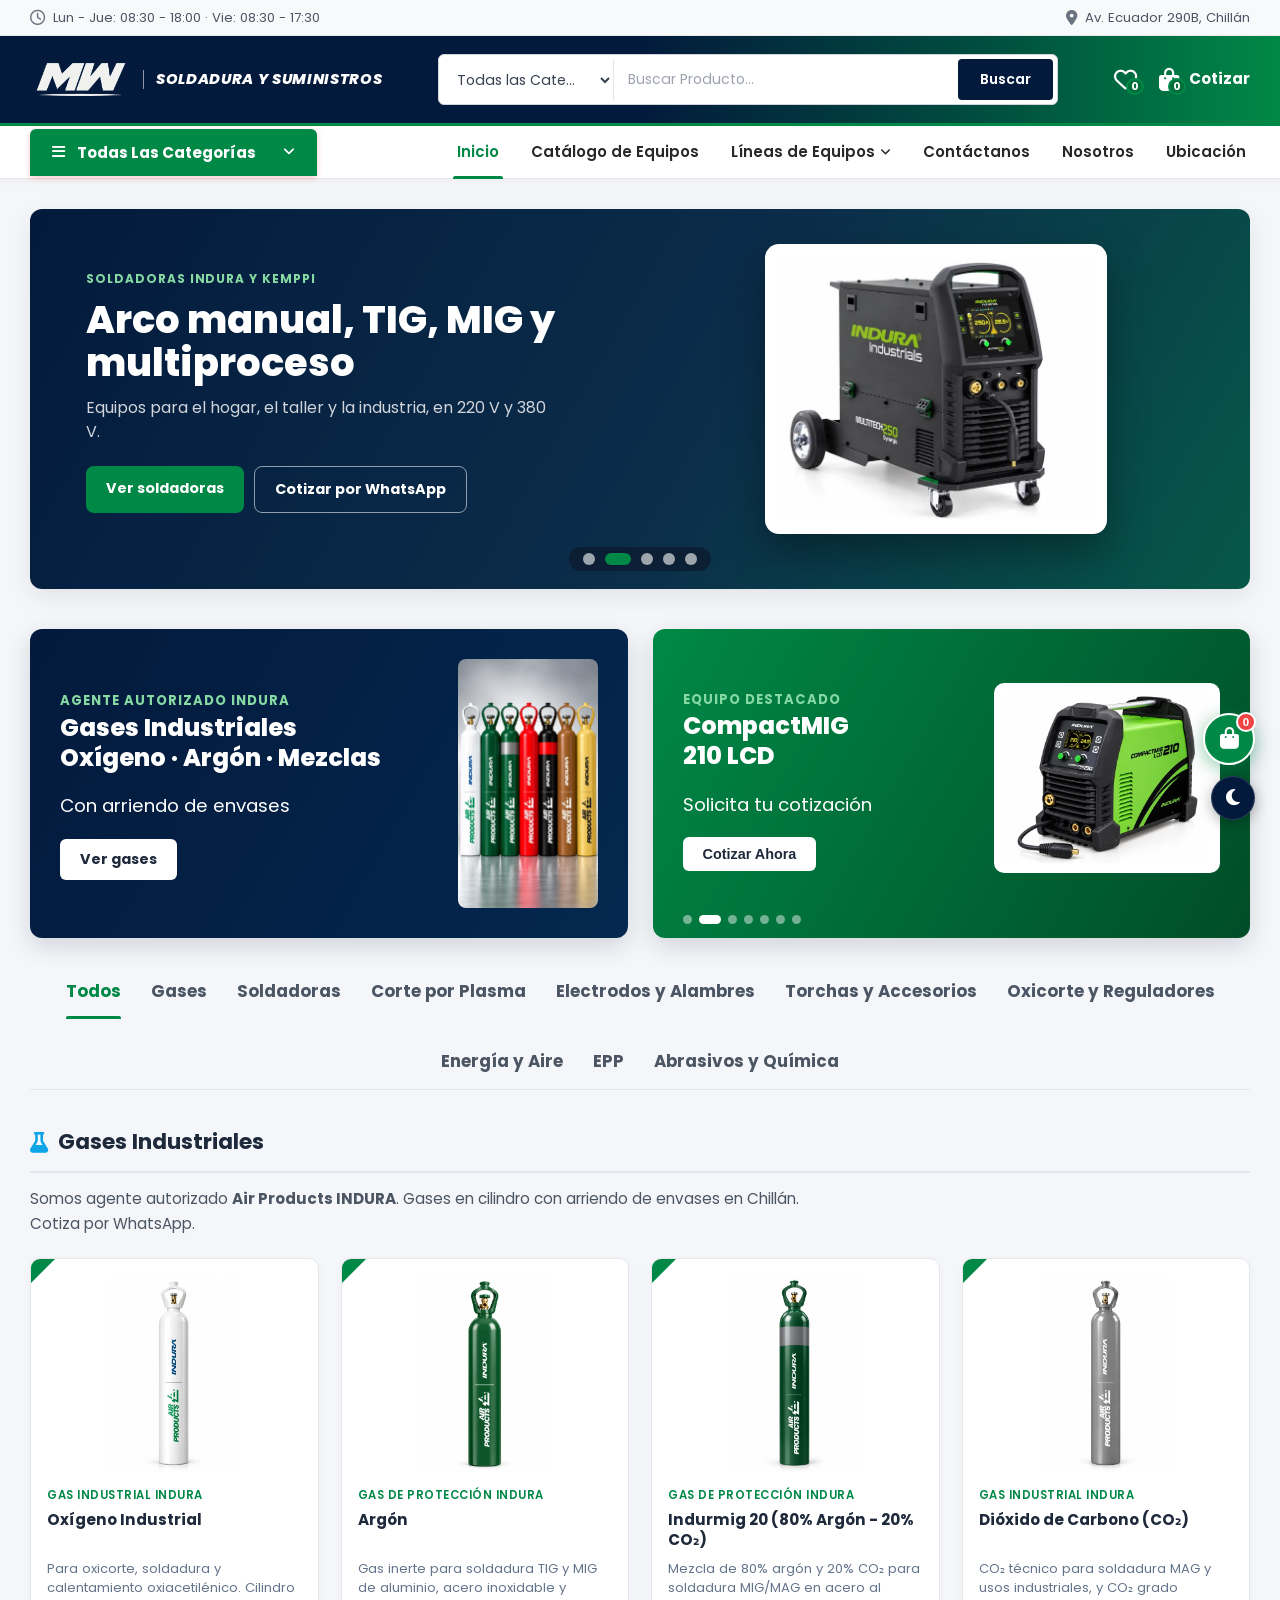
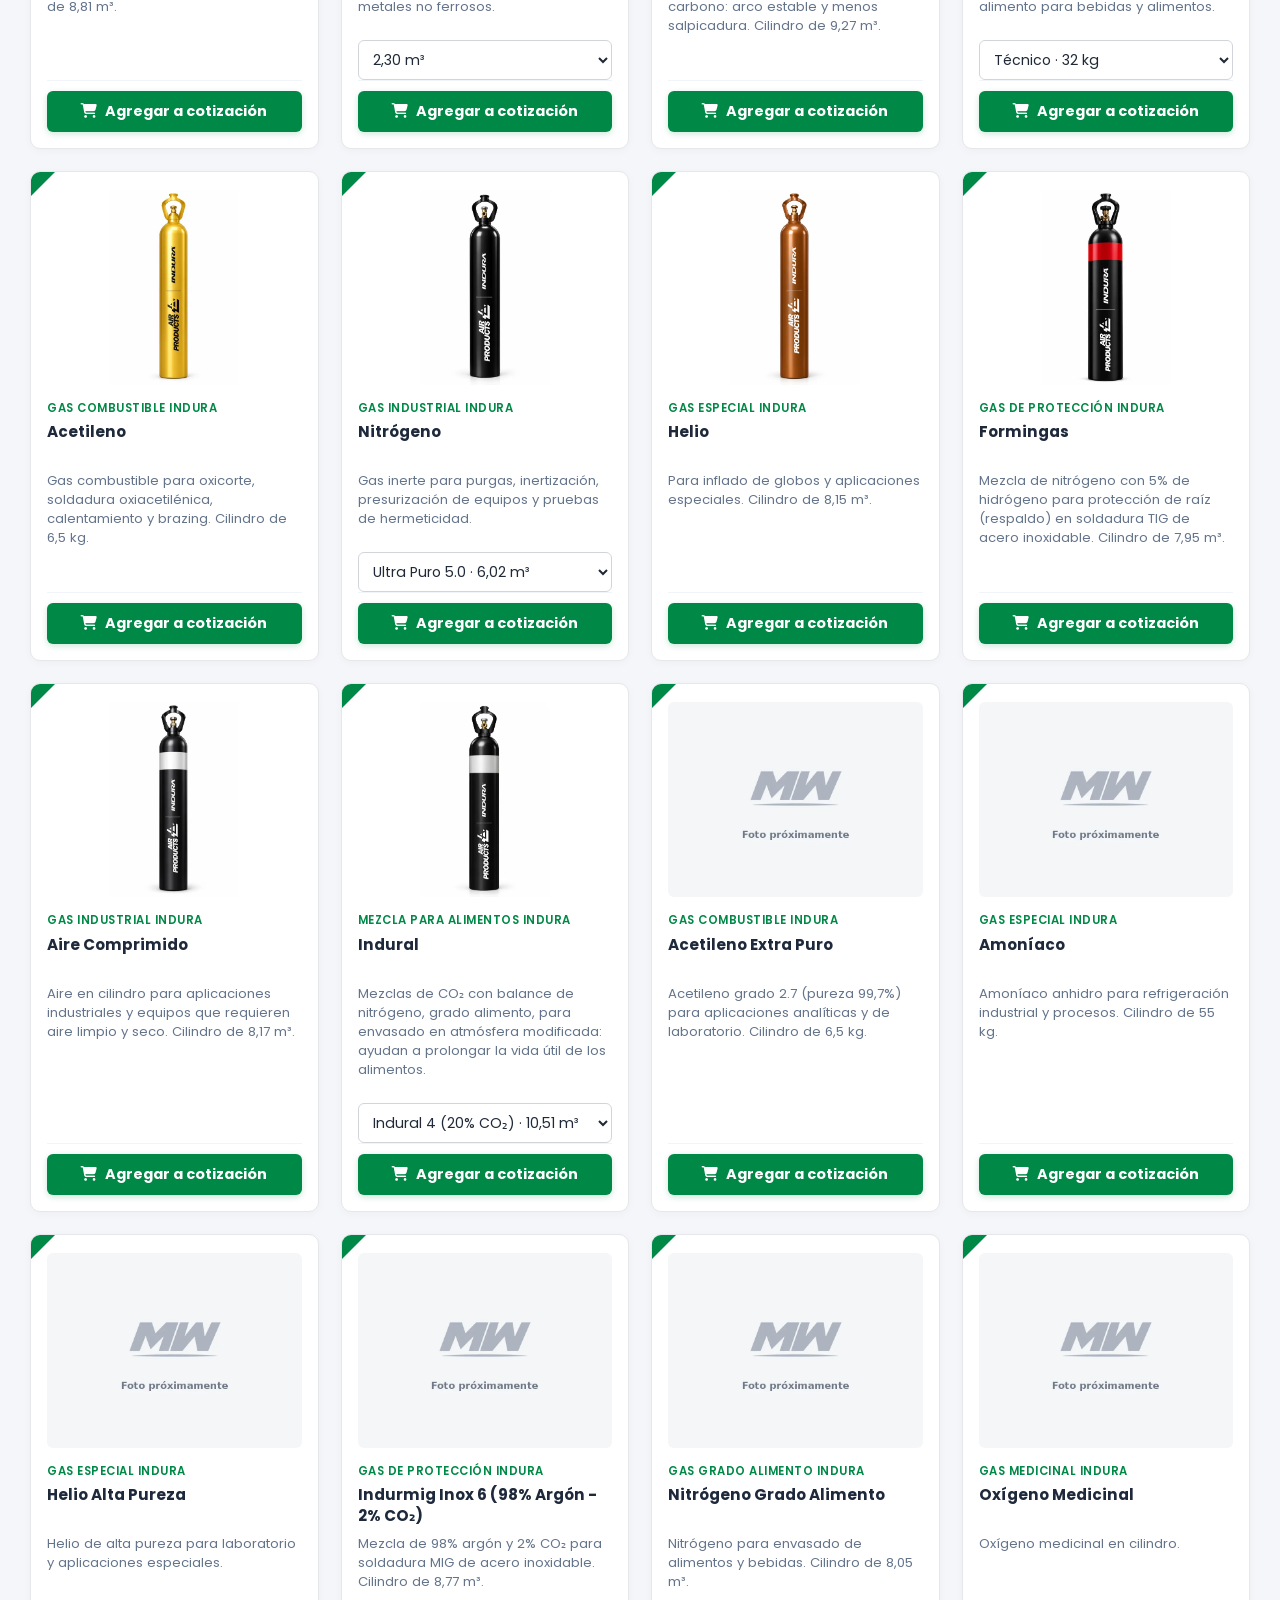
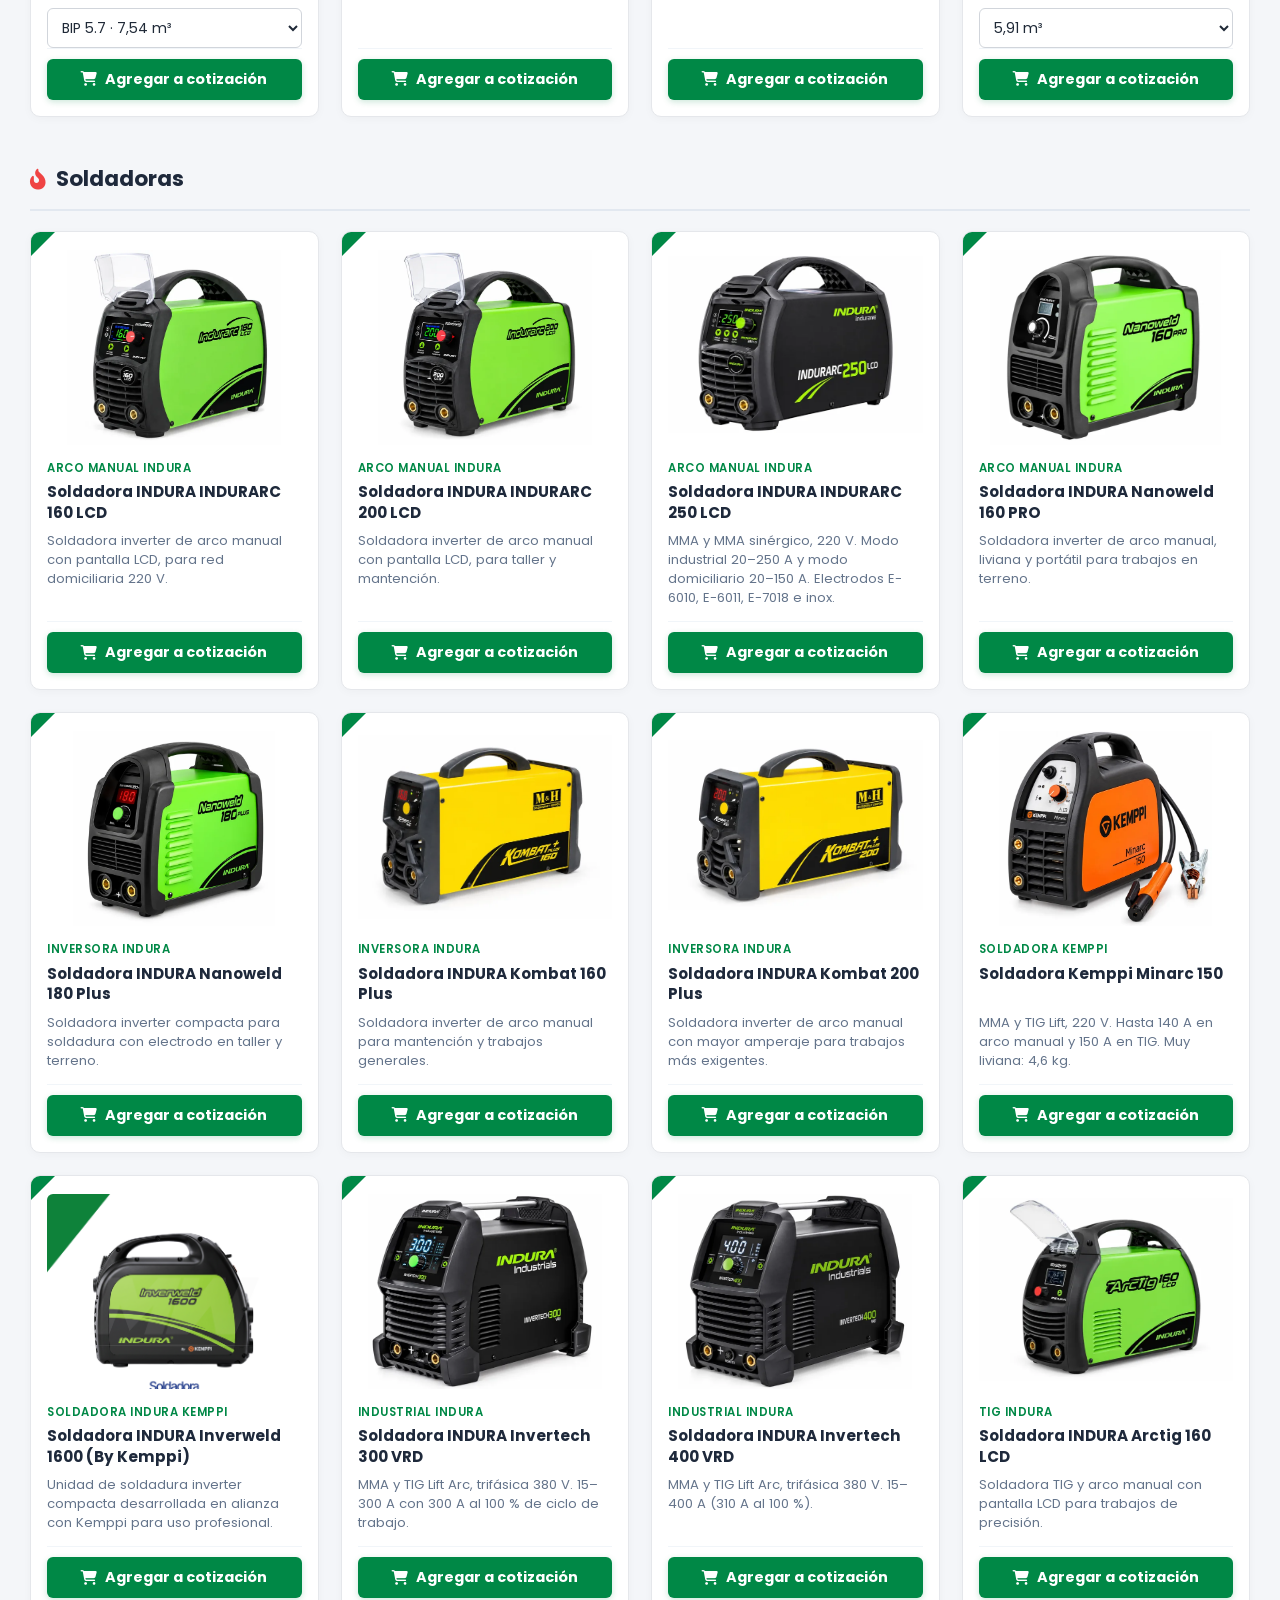
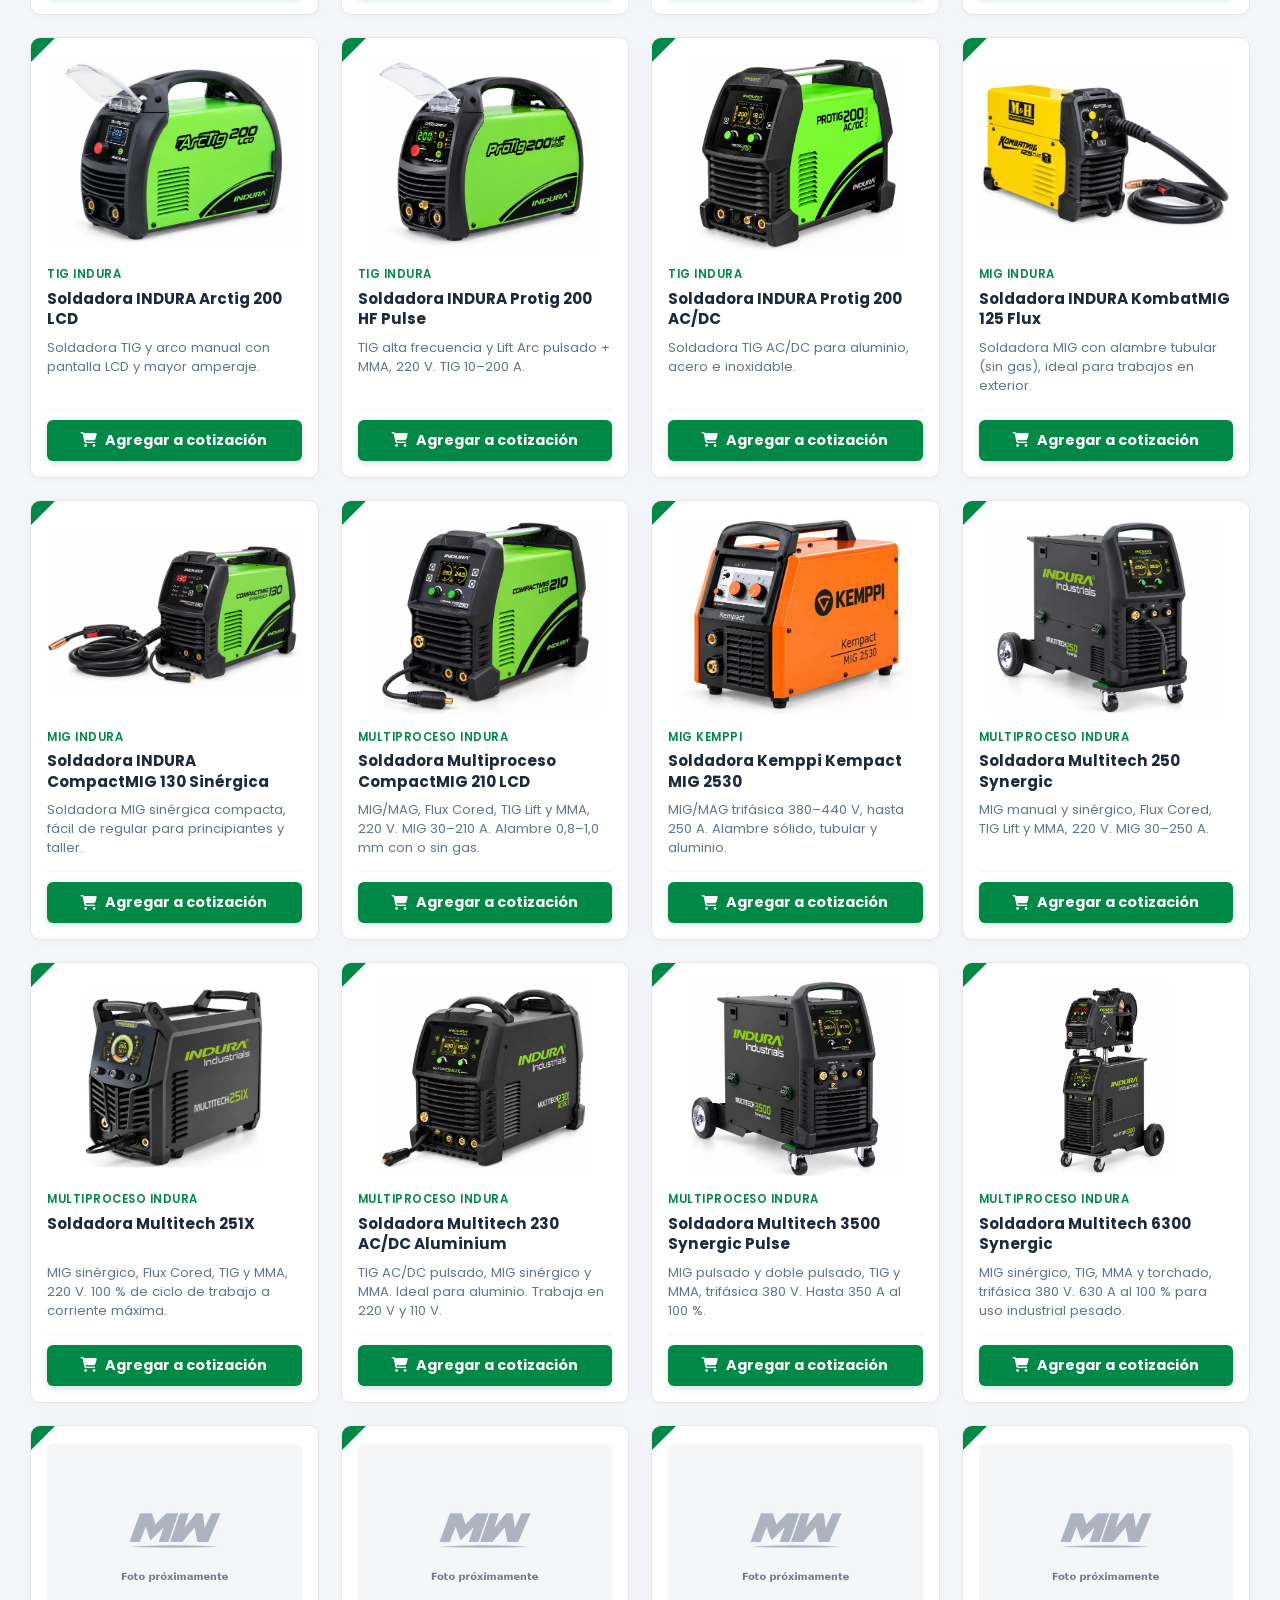
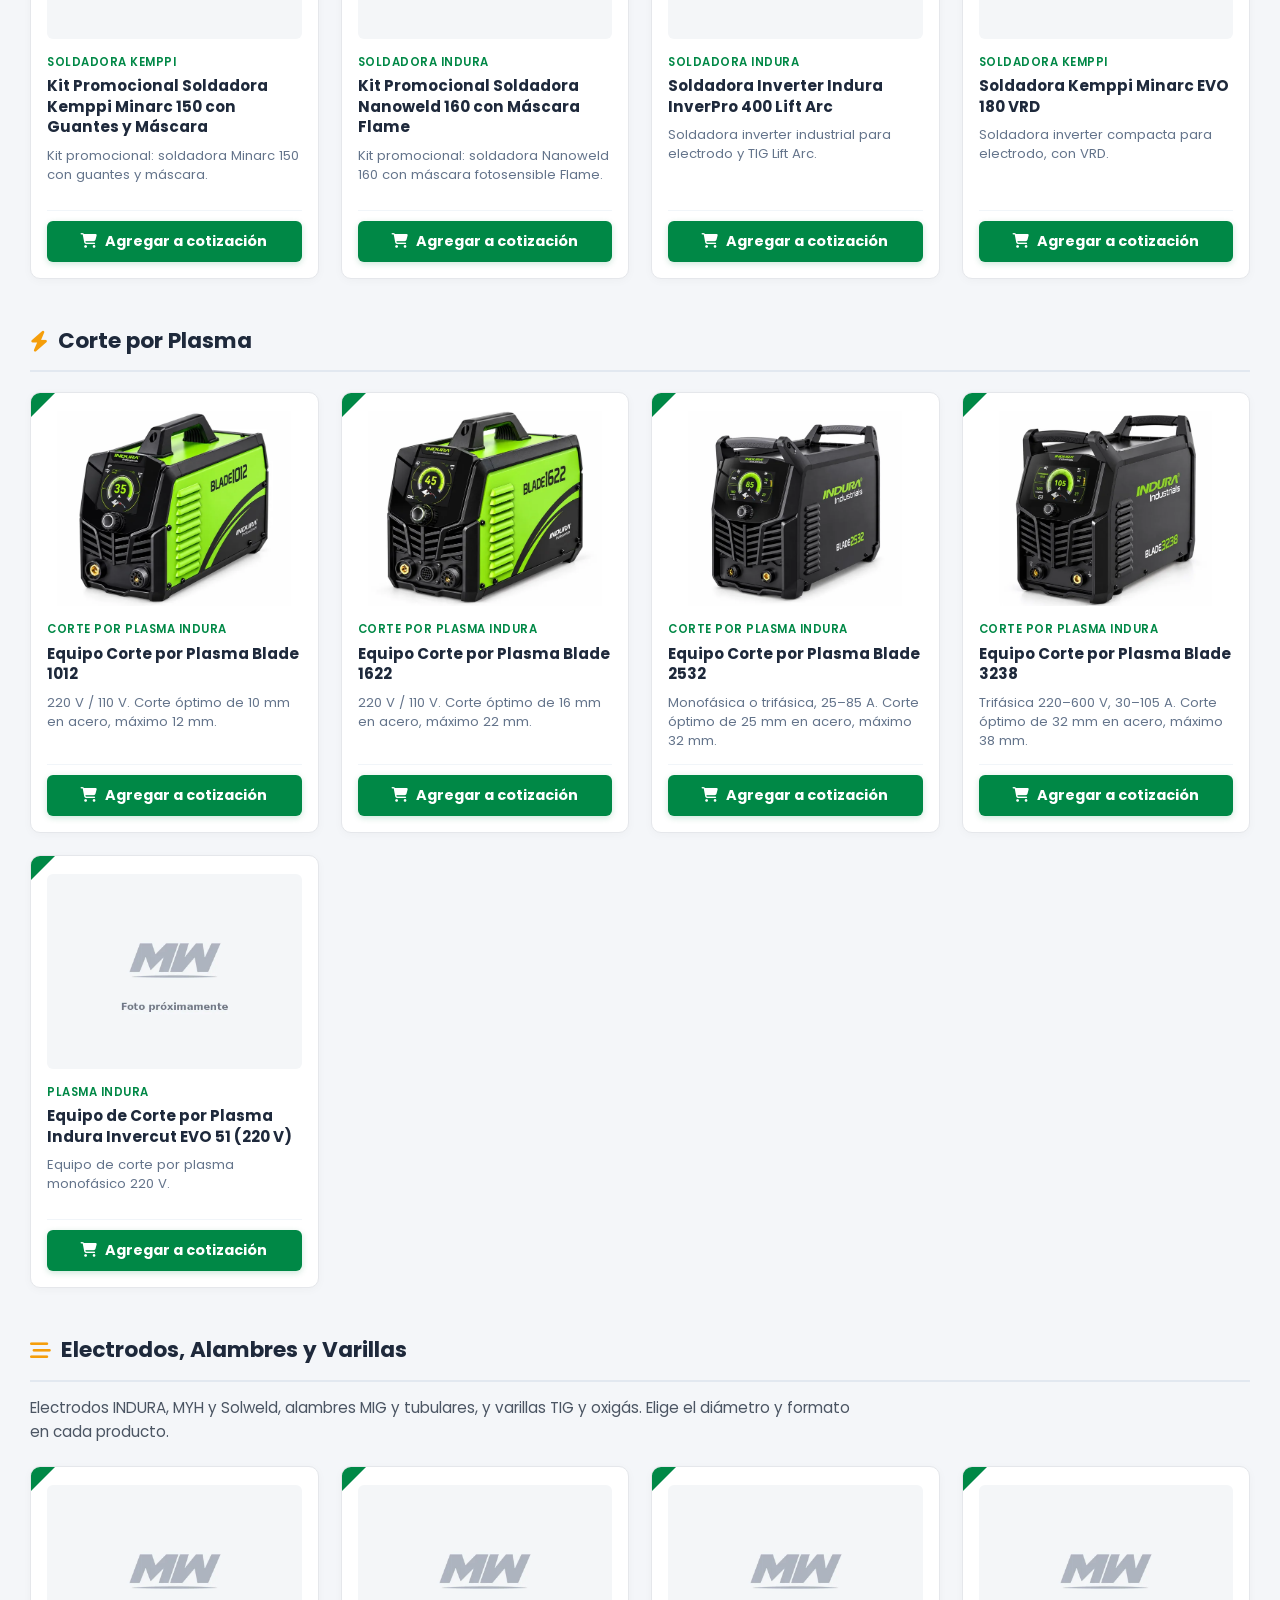
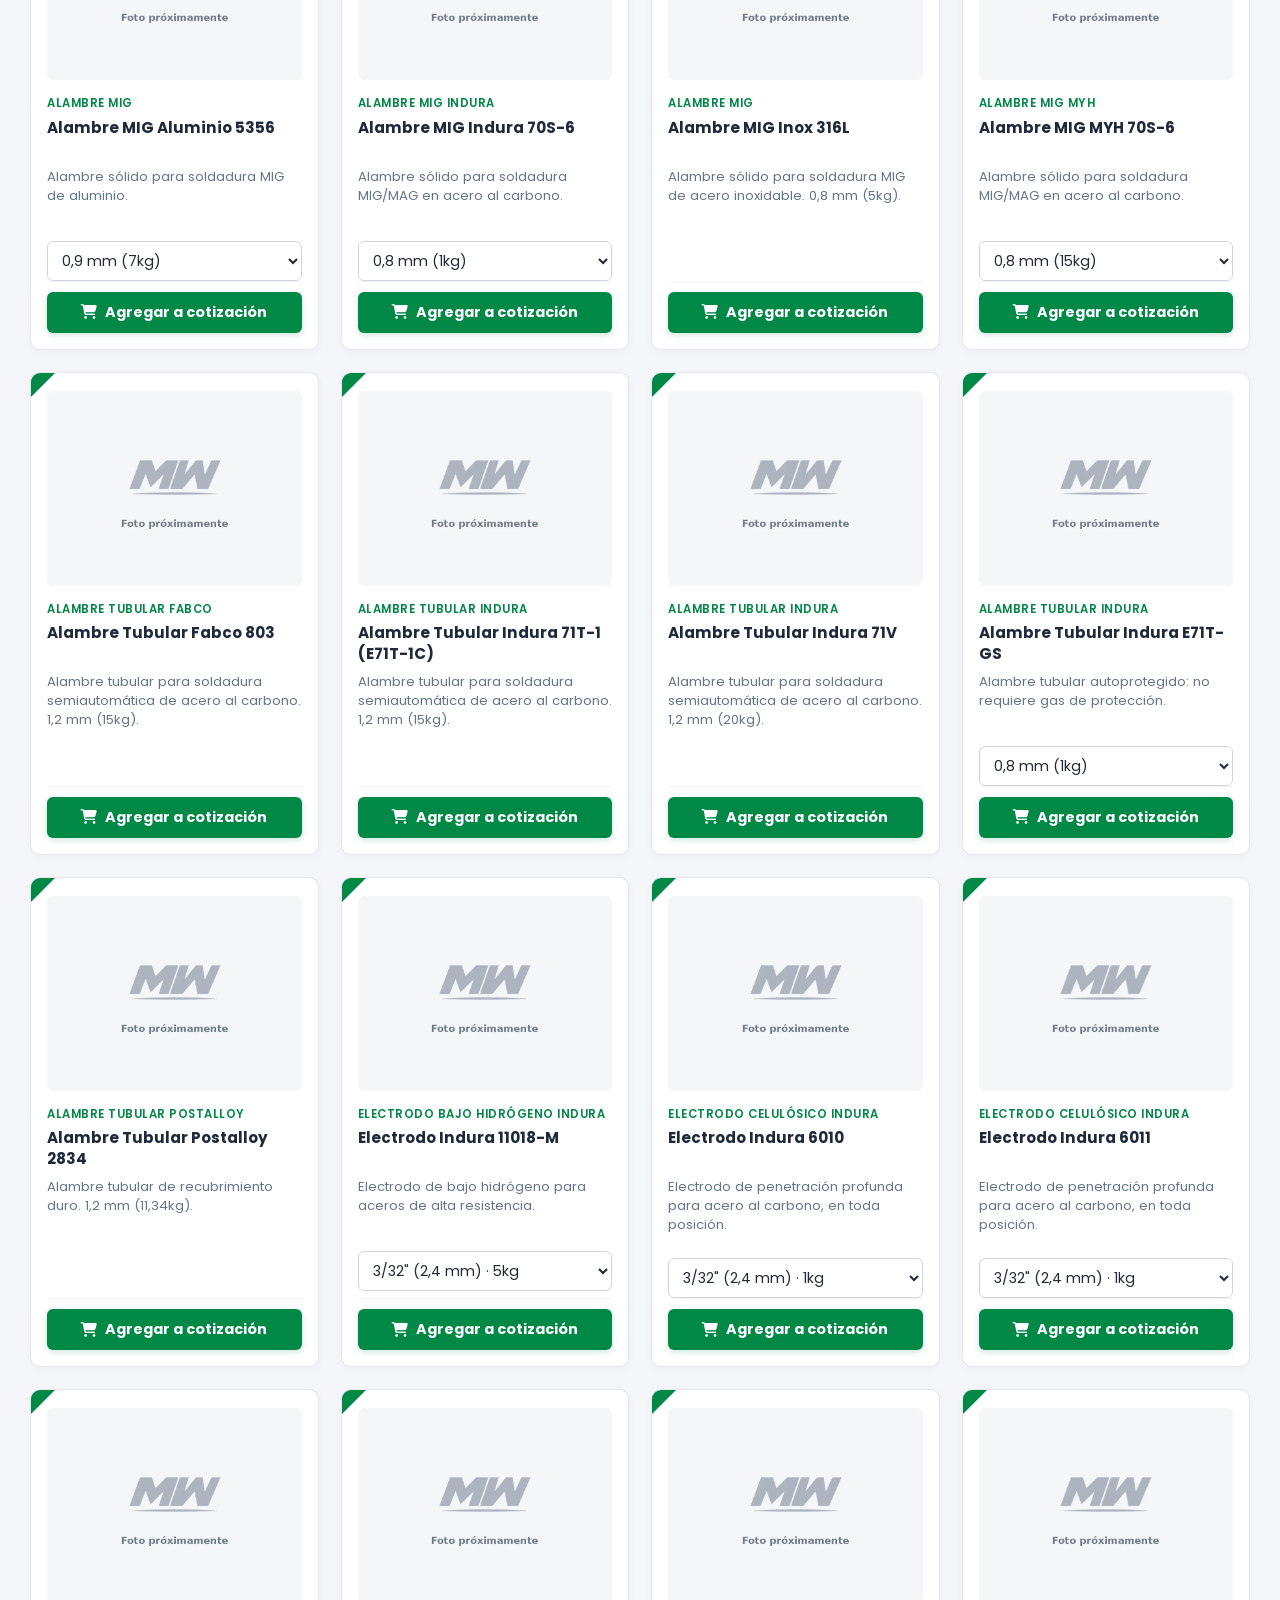
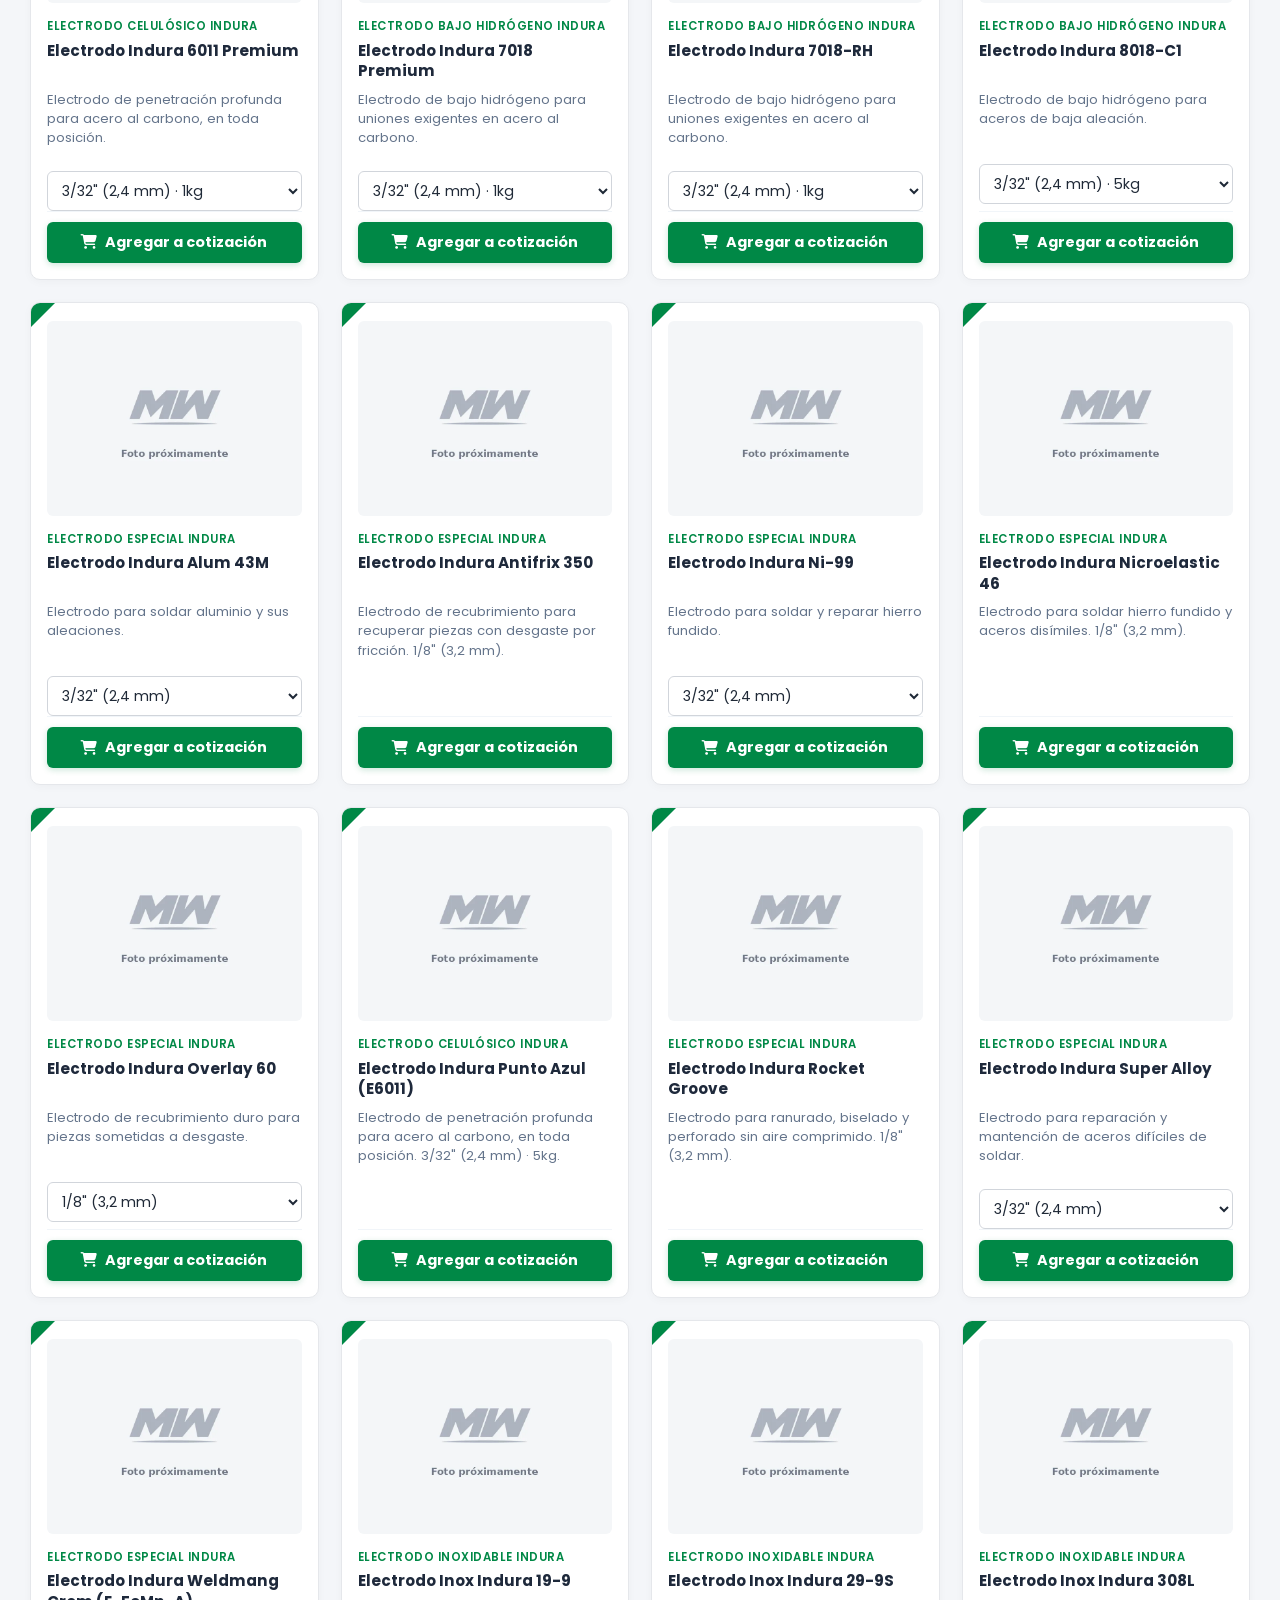
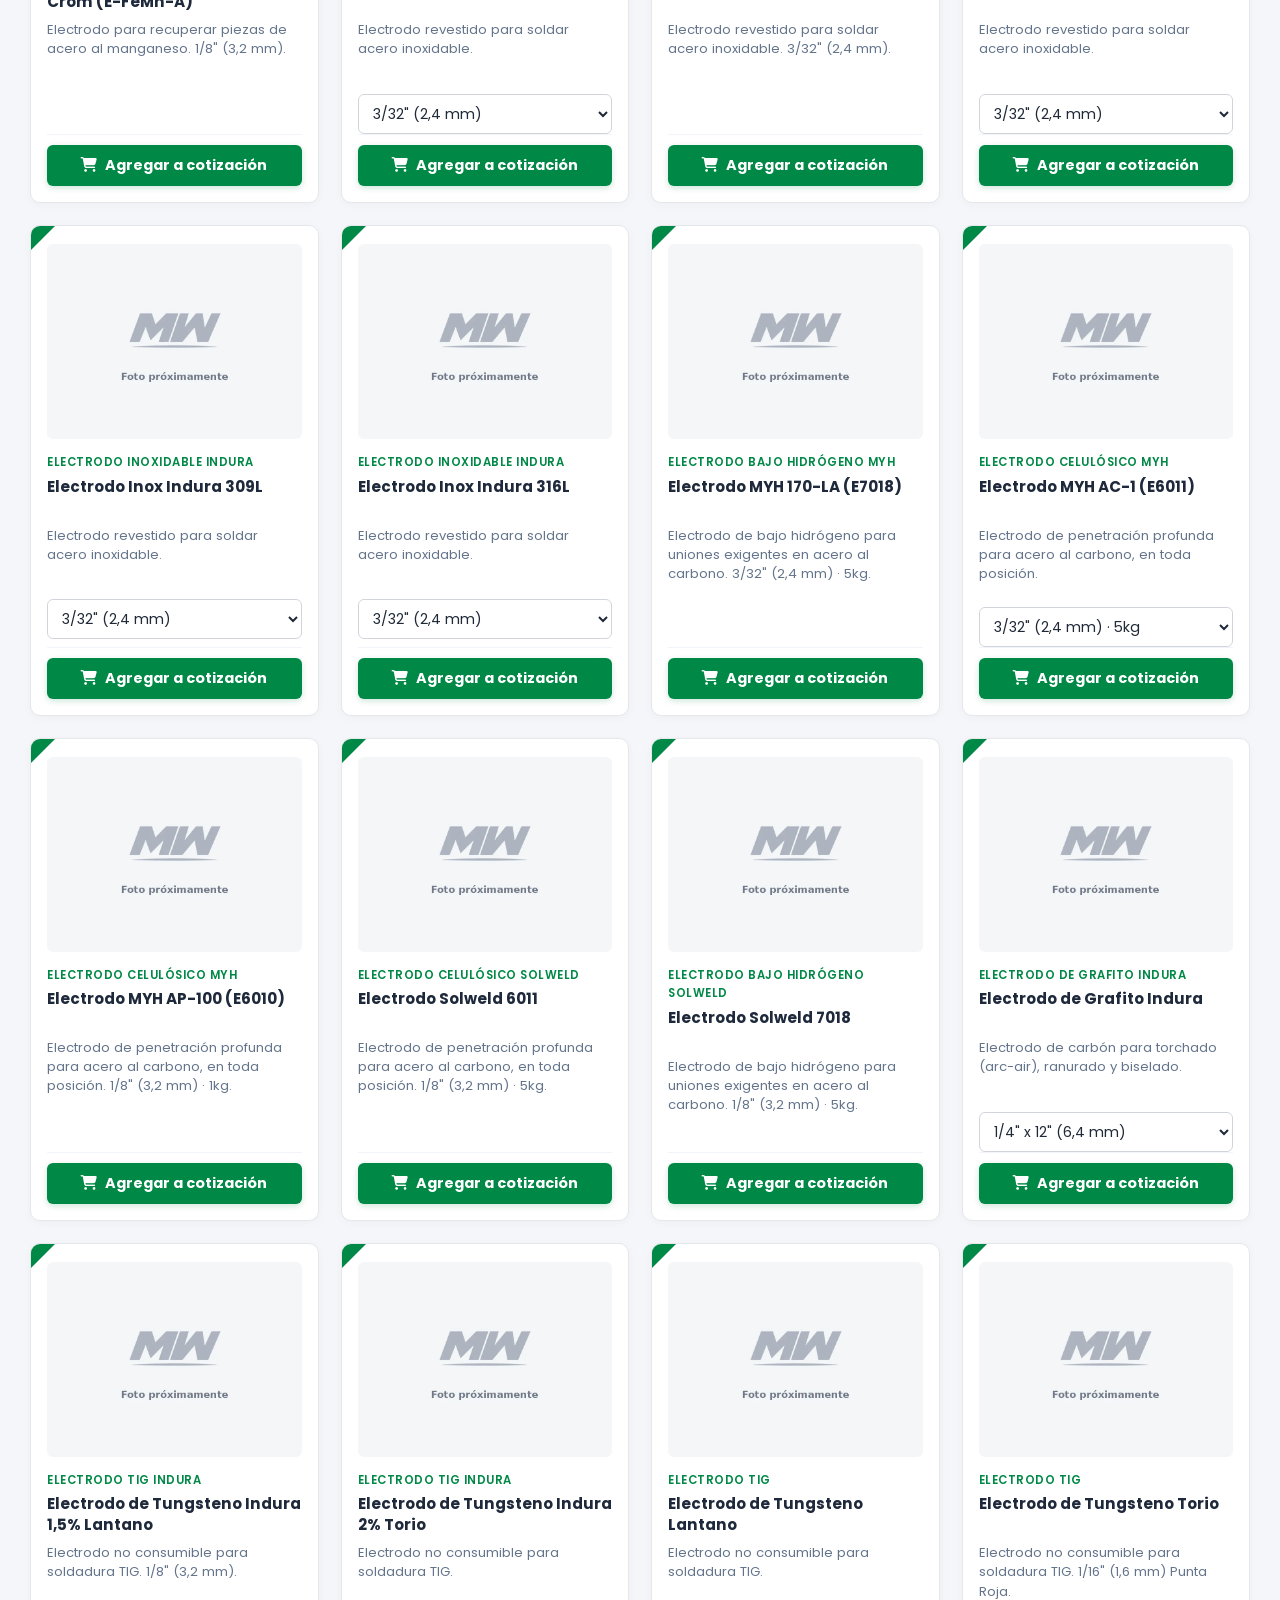
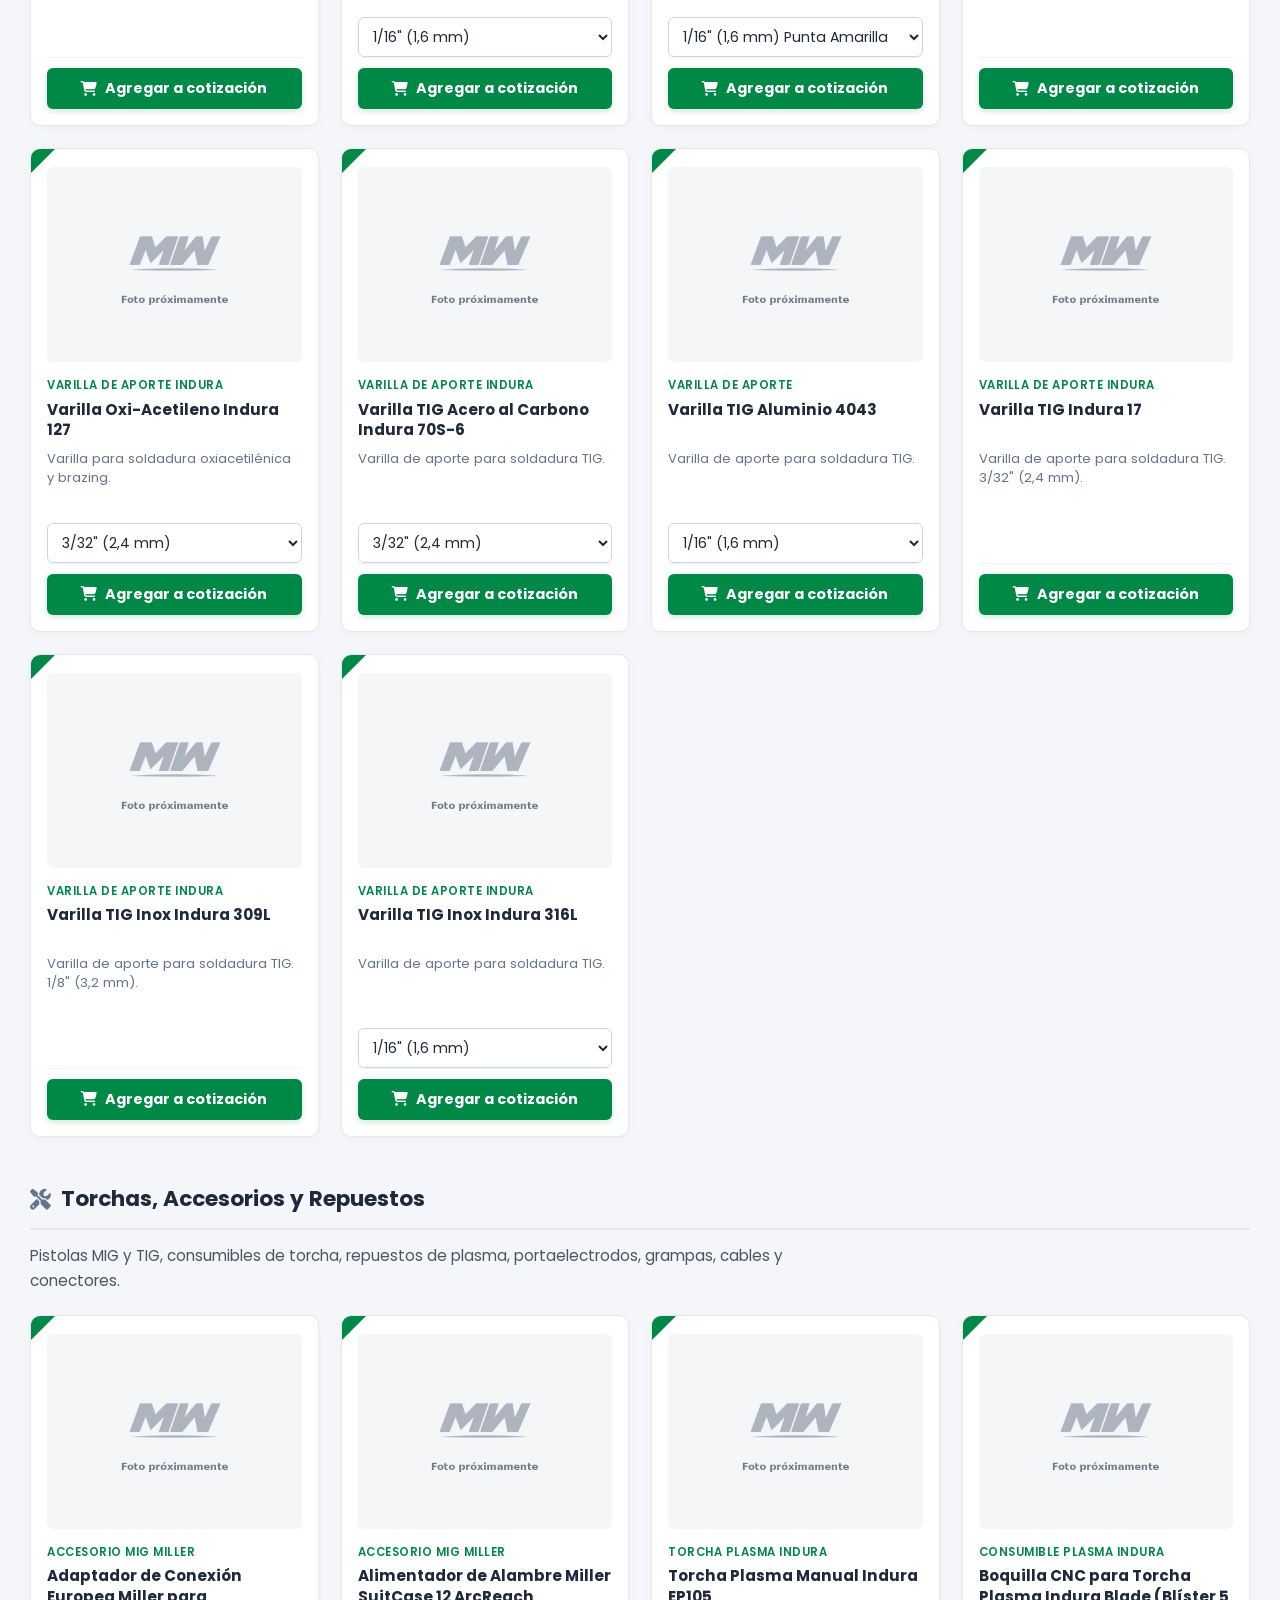
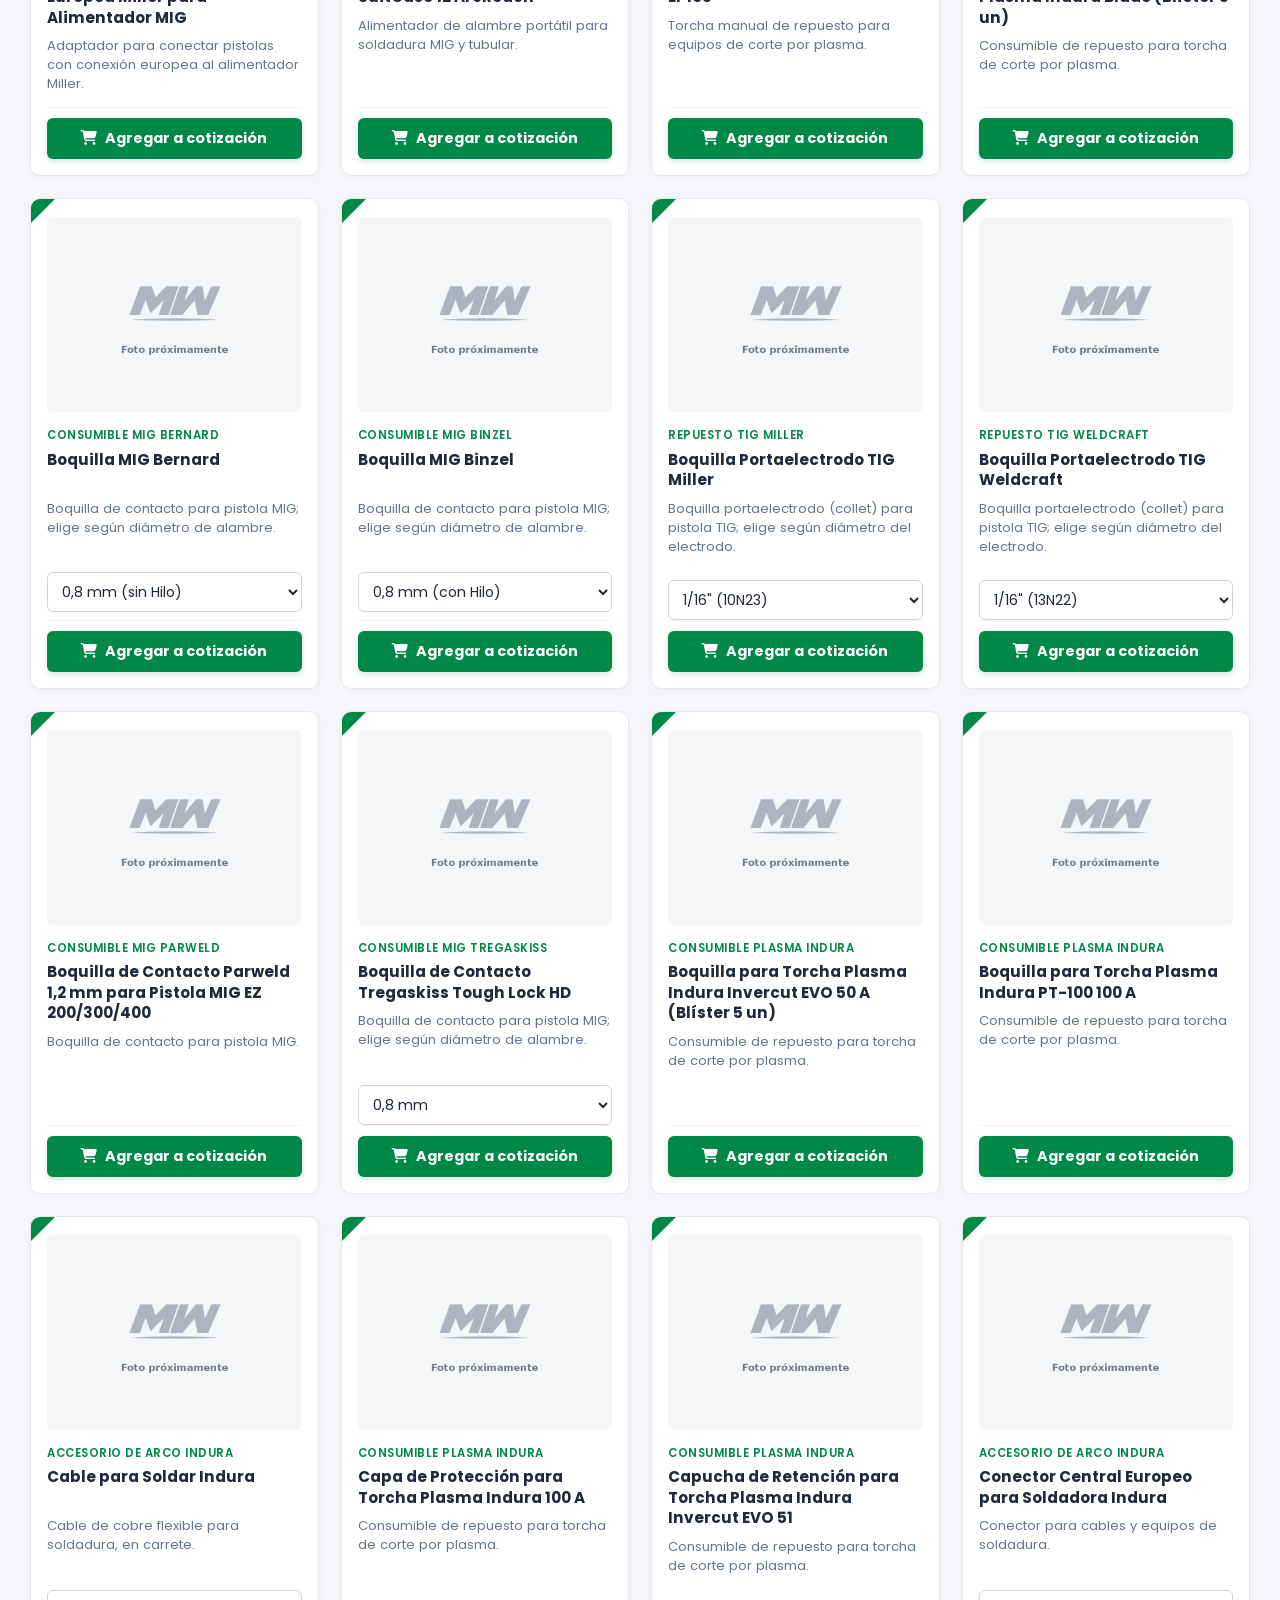
==== commit 29b01092: "Agrega botín de seguridad Maxwork Metatarsal y foto de pistola MIG Parweld Co-Authored-By: Claude Op" ====
--- a/index.html
+++ b/index.html
@@ -2680,9 +2680,9 @@
                     </div>
                 </article>
 
-                <article class="producto-card-cf" data-categoria="accesorios" data-nombre="Pistola MIG Parweld" data-precio="0" data-codigos="1002406 1002407" data-foto-pendiente>
-                    <div class="producto-card-img-wrap">
-                        <img src="imagenes/productos/sin-foto.webp" alt="Pistola MIG Parweld (foto próximamente)" loading="lazy" class="img-sin-foto">
+                <article class="producto-card-cf" data-categoria="accesorios" data-nombre="Pistola MIG Parweld" data-precio="0" data-codigos="1002406 1002407">
+                    <div class="producto-card-img-wrap">
+                        <img src="imagenes/productos/pistola-mig-parweld.webp" alt="Pistola MIG Parweld 300 A / 400 A" loading="lazy">
                     </div>
                     <div class="producto-card-info">
                         <span class="producto-card-categoria">Pistola MIG Parweld</span>
@@ -4692,6 +4692,22 @@
 
 
             
+
+                <article class="producto-card-cf" data-categoria="proteccion" data-nombre="Botín de Seguridad Maxwork Metatarsal" data-precio="0">
+                    <div class="producto-card-img-wrap">
+                        <img src="imagenes/productos/botin-seguridad-maxwork-metatarsal.webp" alt="Botín de Seguridad Maxwork Metatarsal" loading="lazy">
+                    </div>
+                    <div class="producto-card-info">
+                        <span class="producto-card-categoria">Calzado de seguridad</span>
+                        <h3 class="producto-card-titulo">Botín de Seguridad Maxwork Metatarsal</h3>
+                        <p class="producto-card-desc">Botín de seguridad con protección metatarsal, ideal para soldadores.</p>
+                    </div>
+                    <div class="producto-card-pie">
+                        <button type="button" class="btn-card-agregar" data-agregar-carrito title="Añadir a la cotización">
+                            <i class="fa-solid fa-cart-shopping"></i> Agregar a cotización
+                        </button>
+                    </div>
+                </article>
 
                 <article class="producto-card-cf" data-categoria="proteccion" data-nombre="Filtro para Máscara Respiradora" data-precio="0" data-codigos="2900113 2900114" data-foto-pendiente>
                     <div class="producto-card-img-wrap">
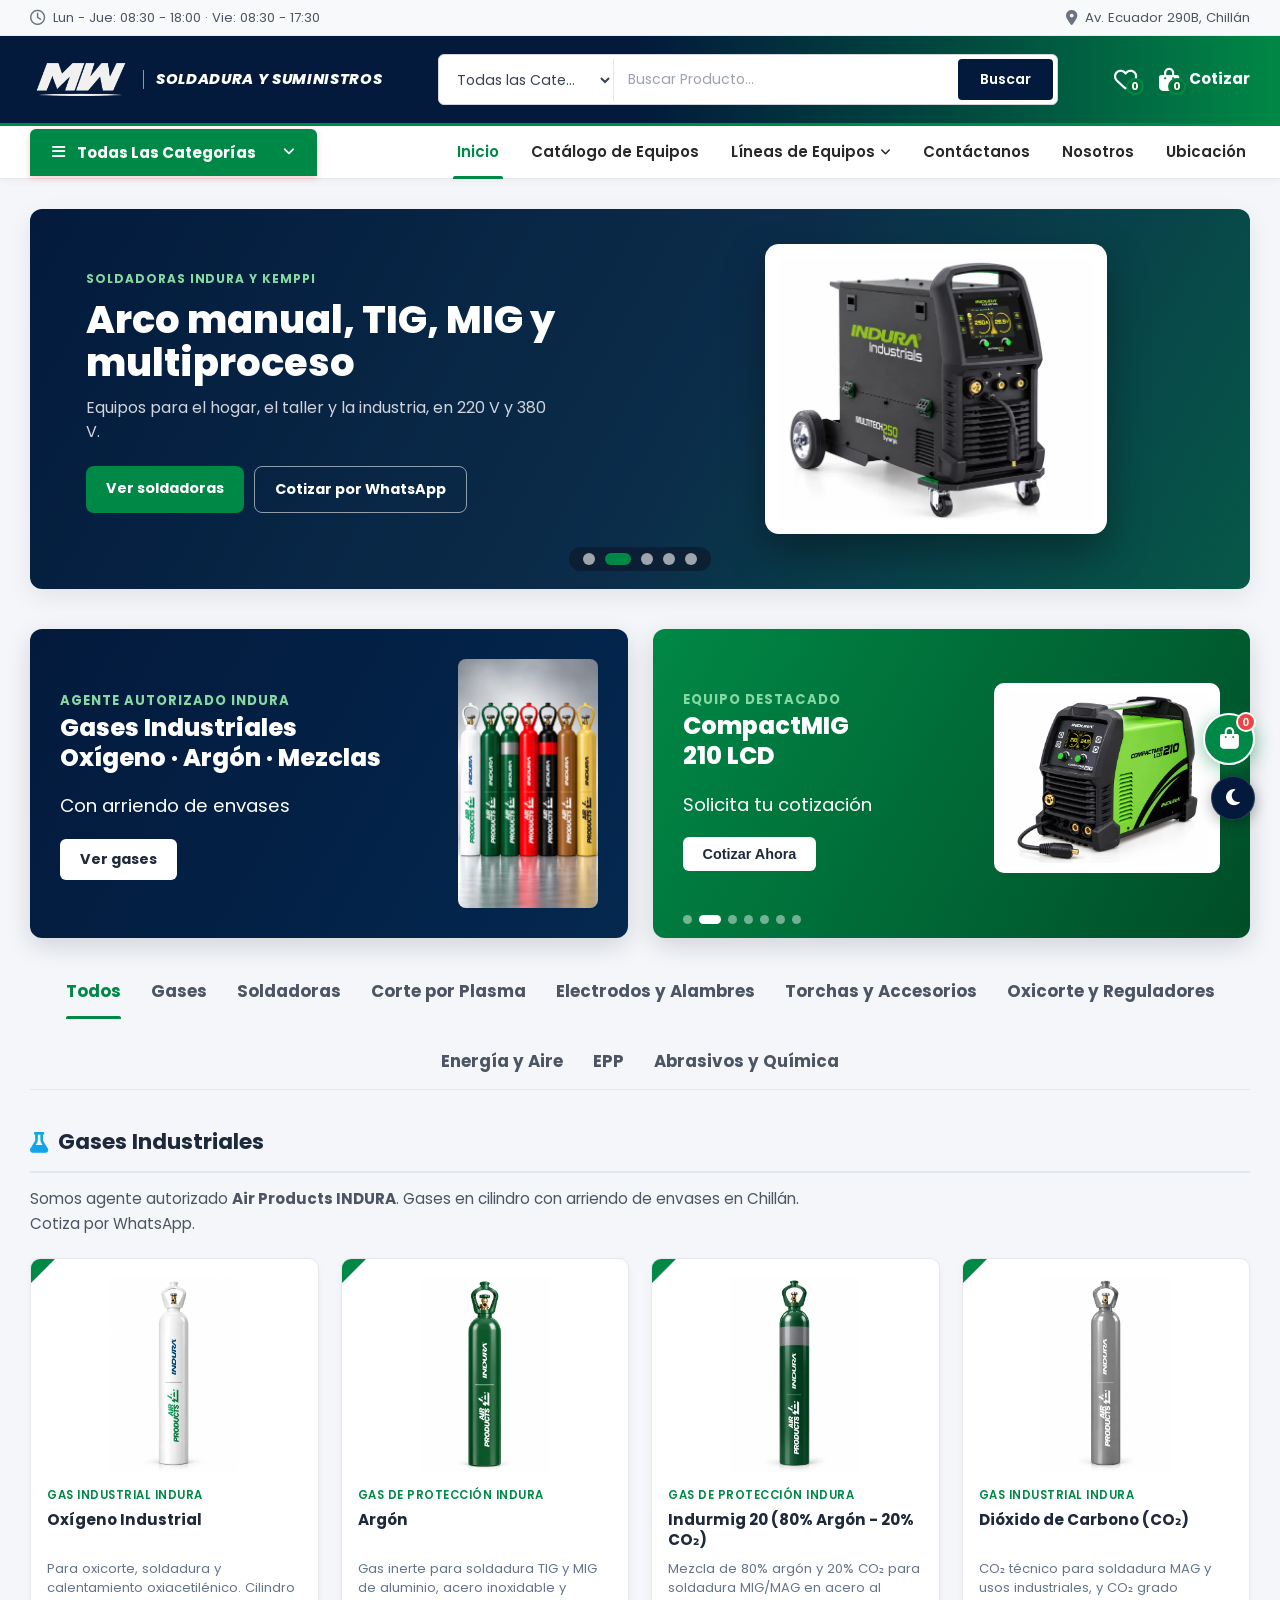
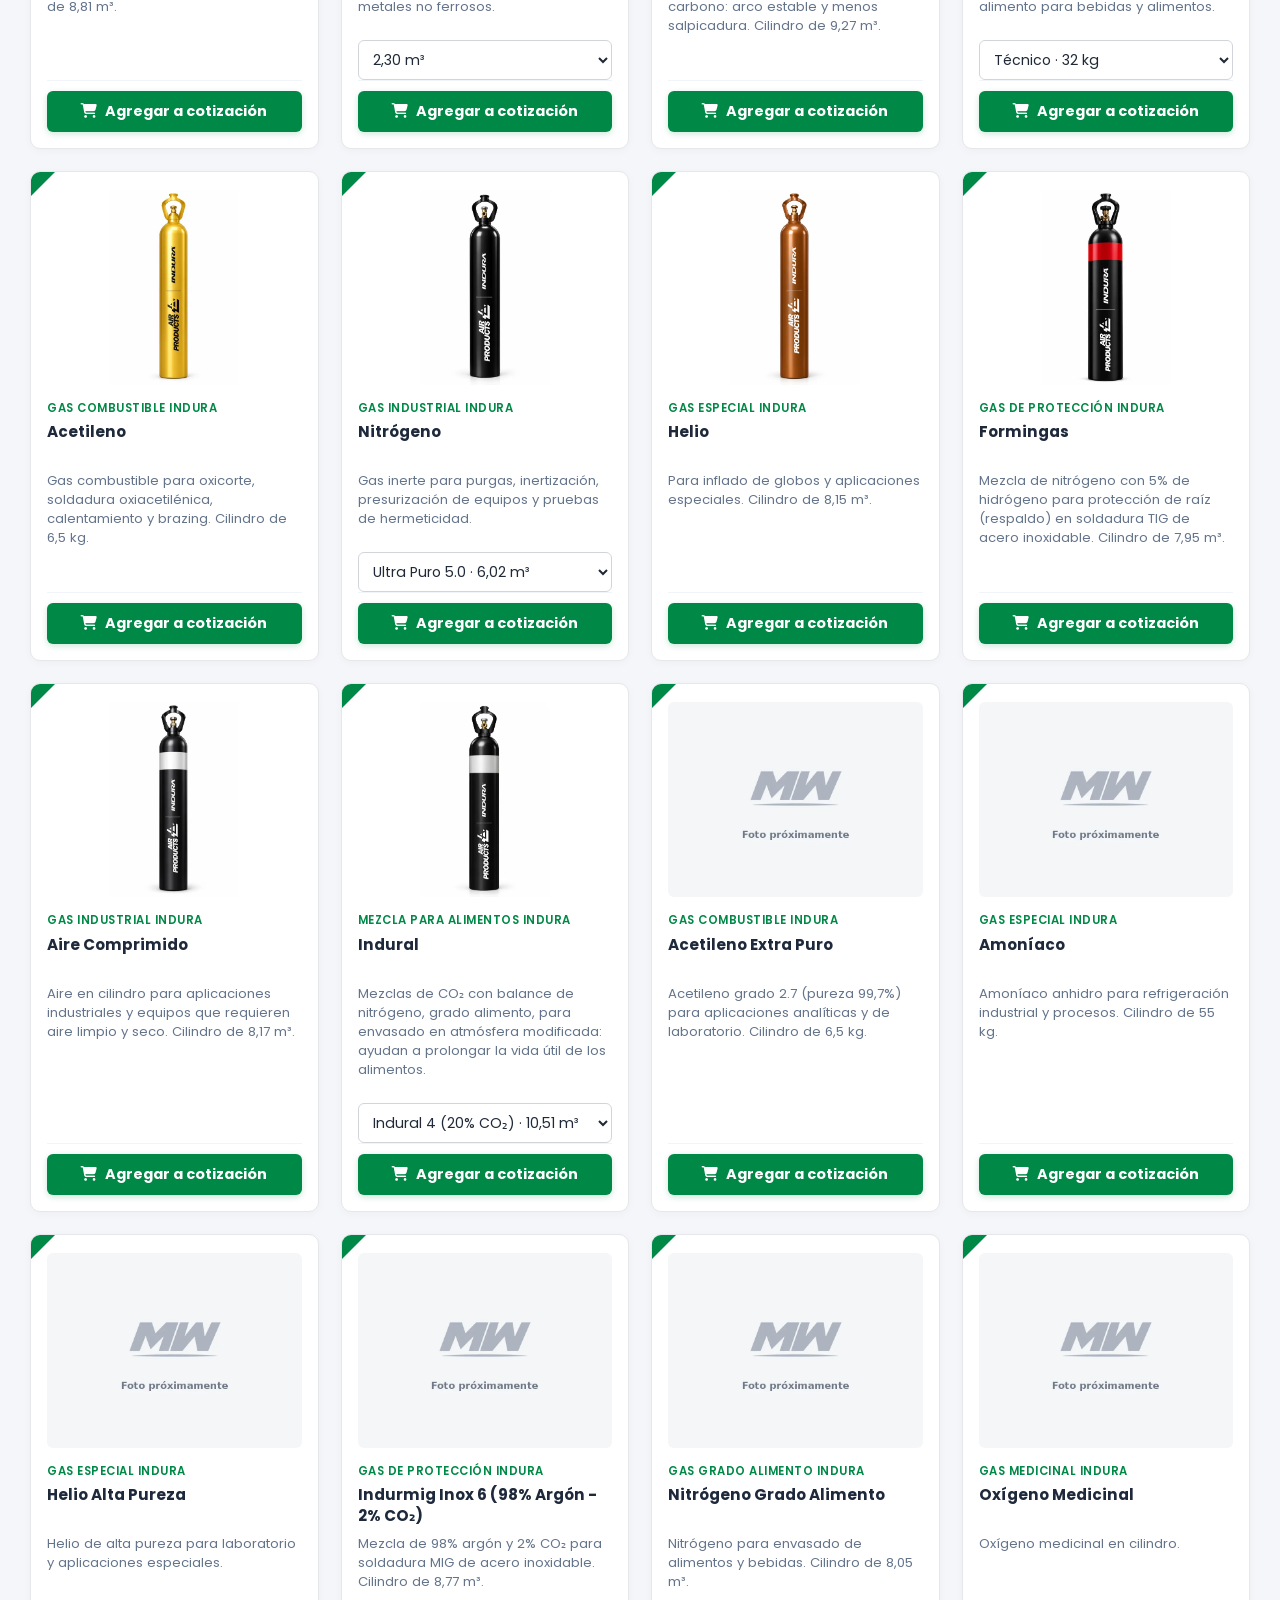
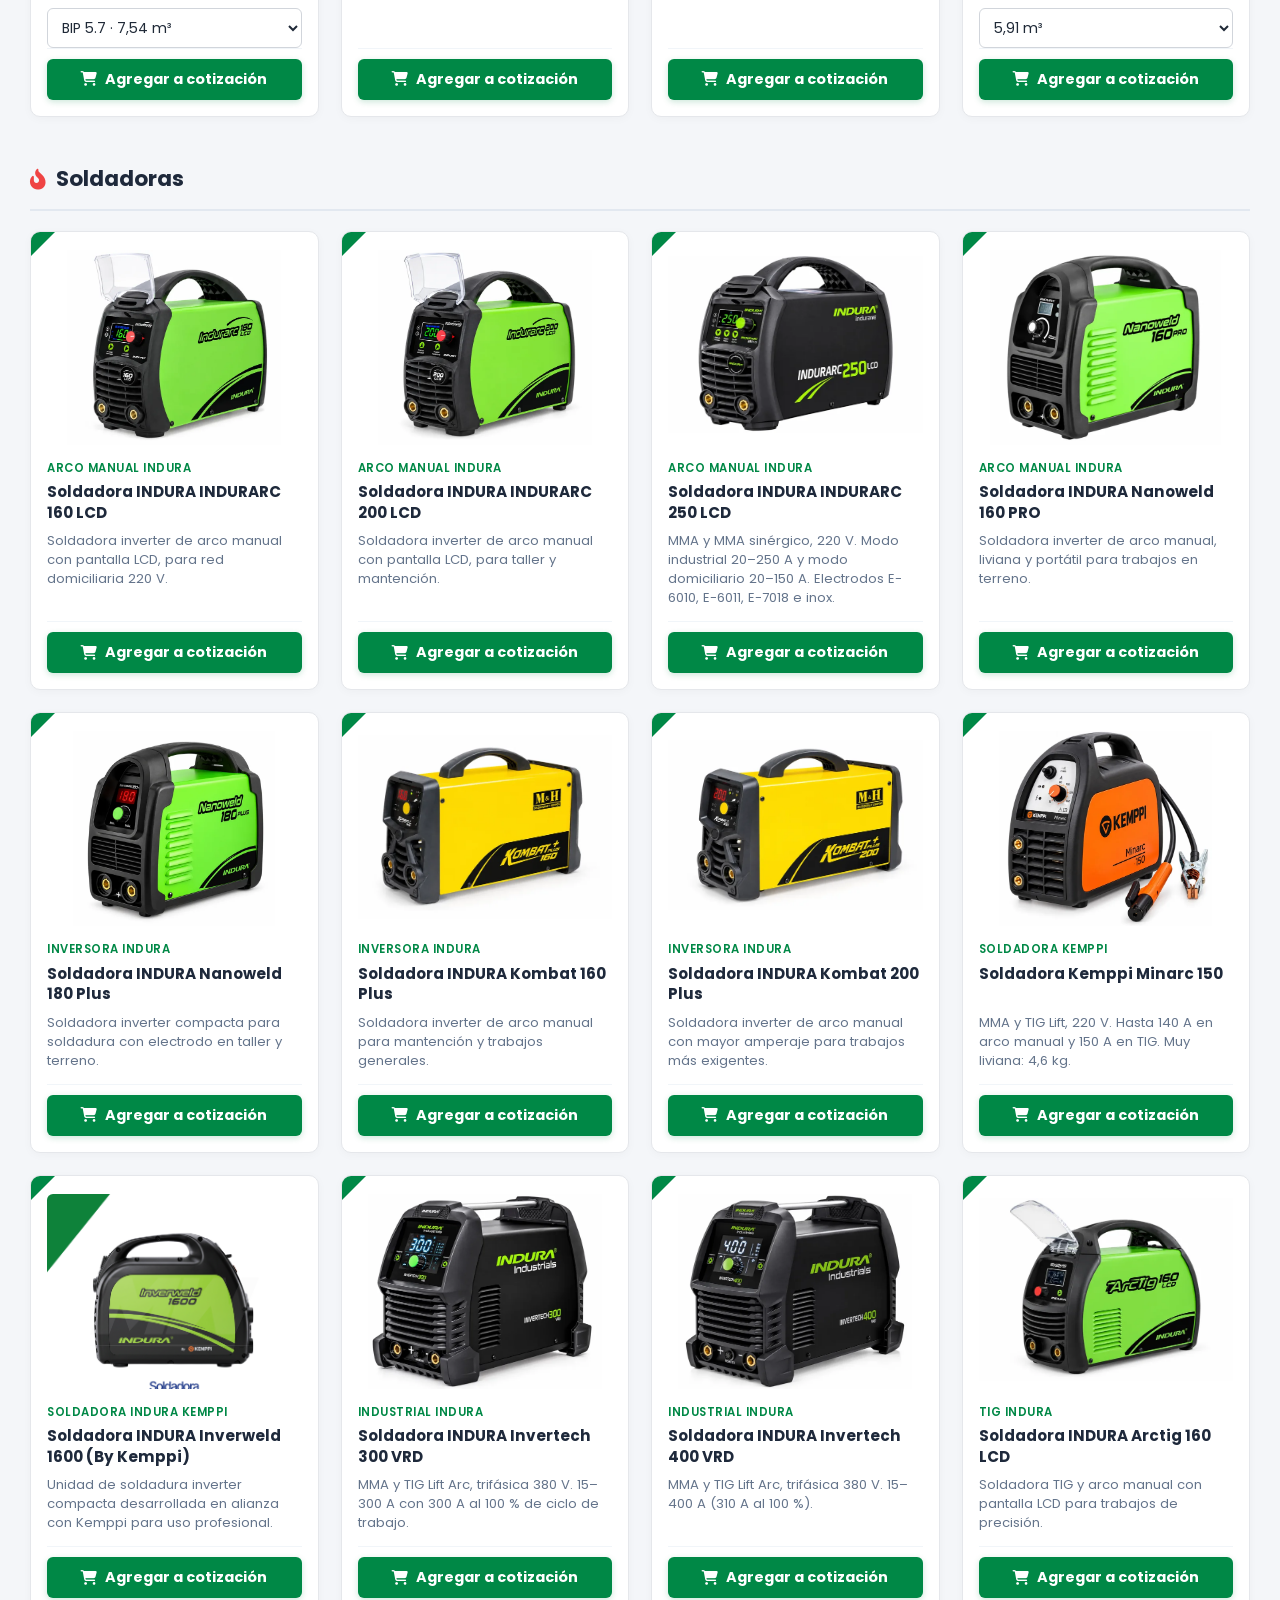
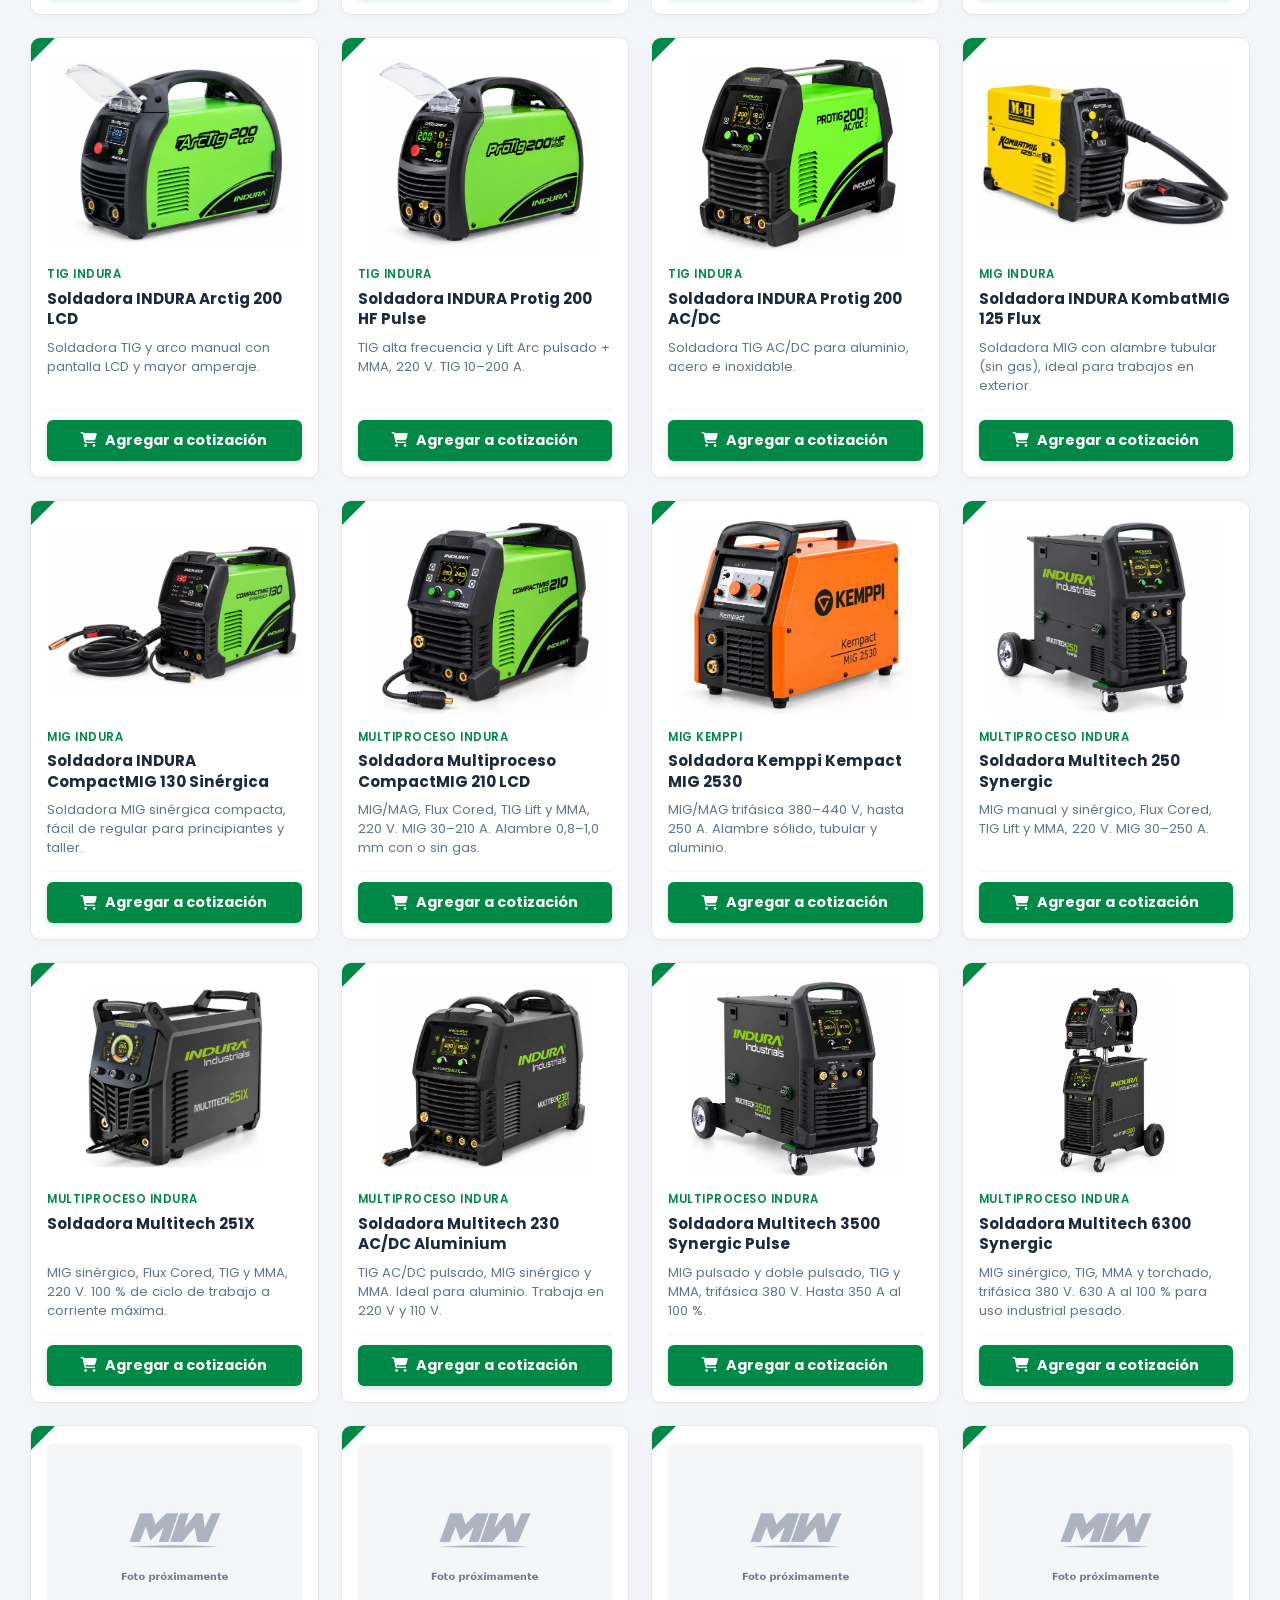
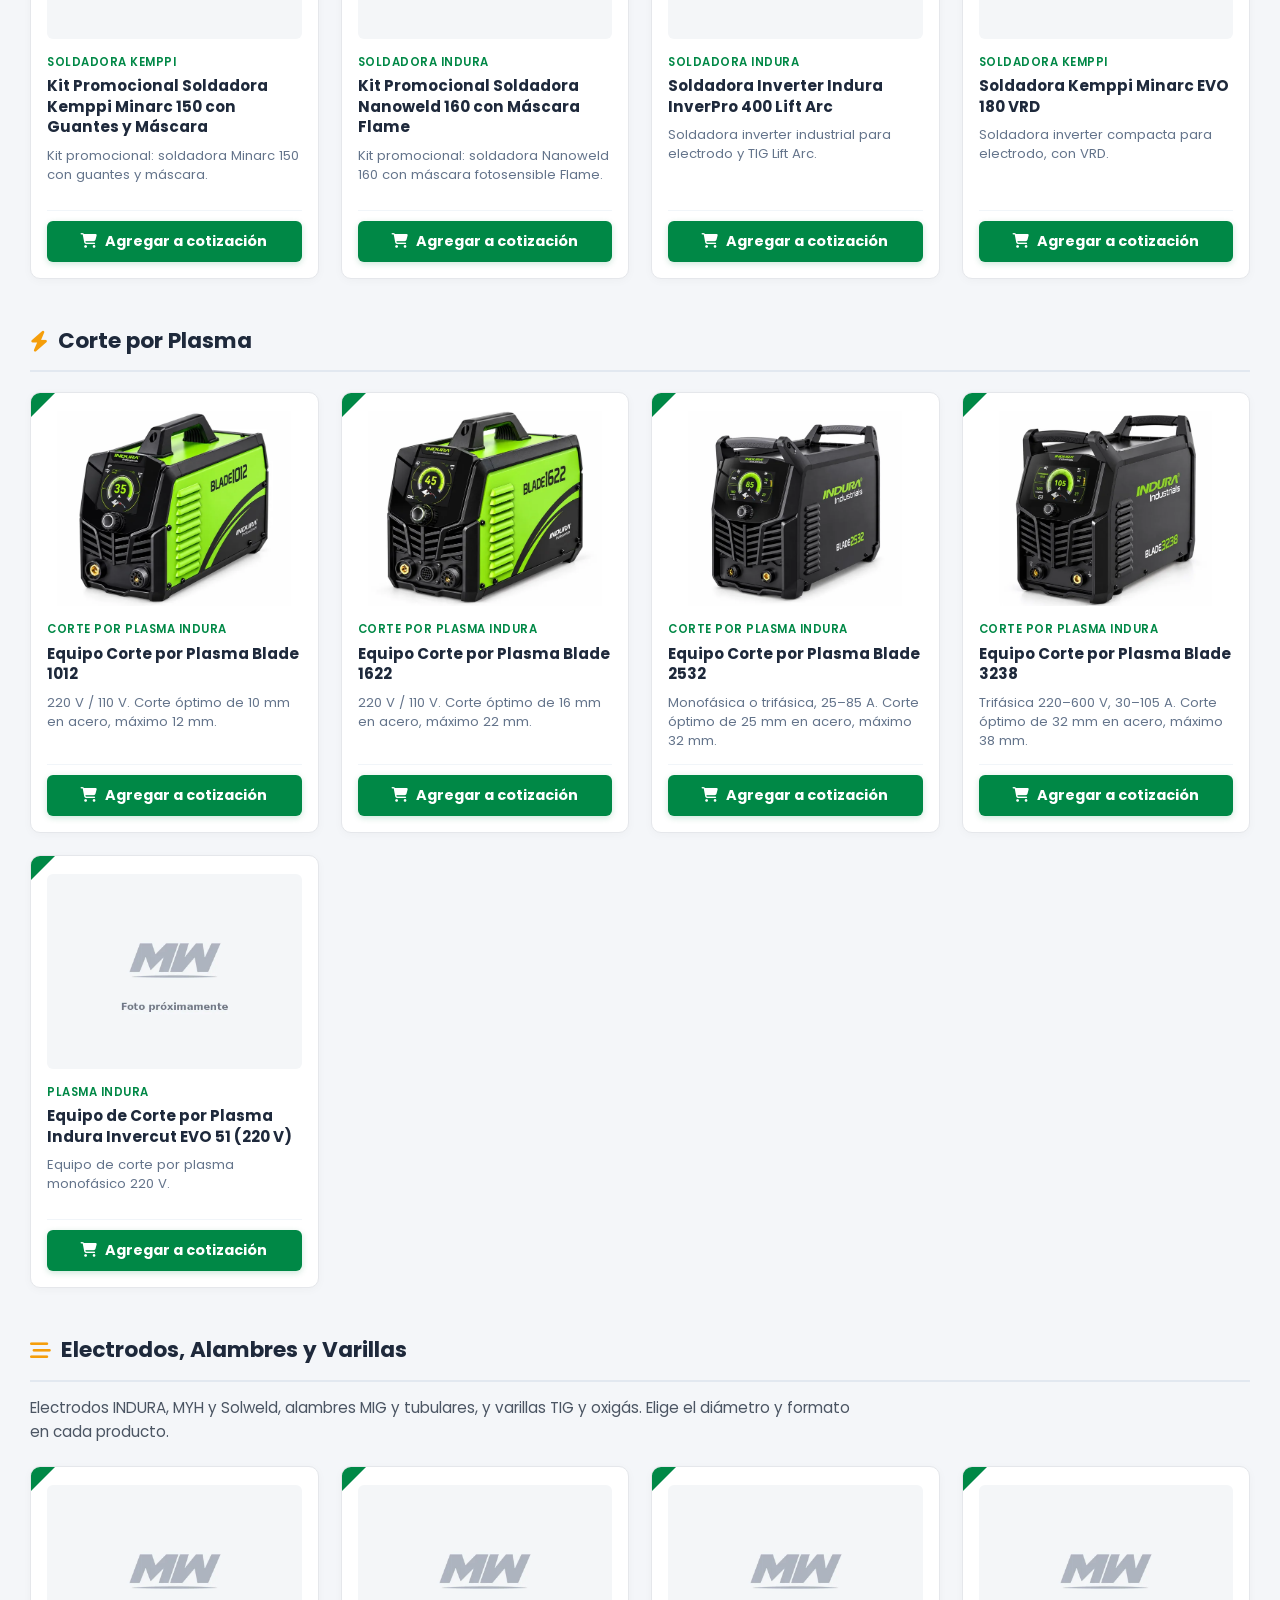
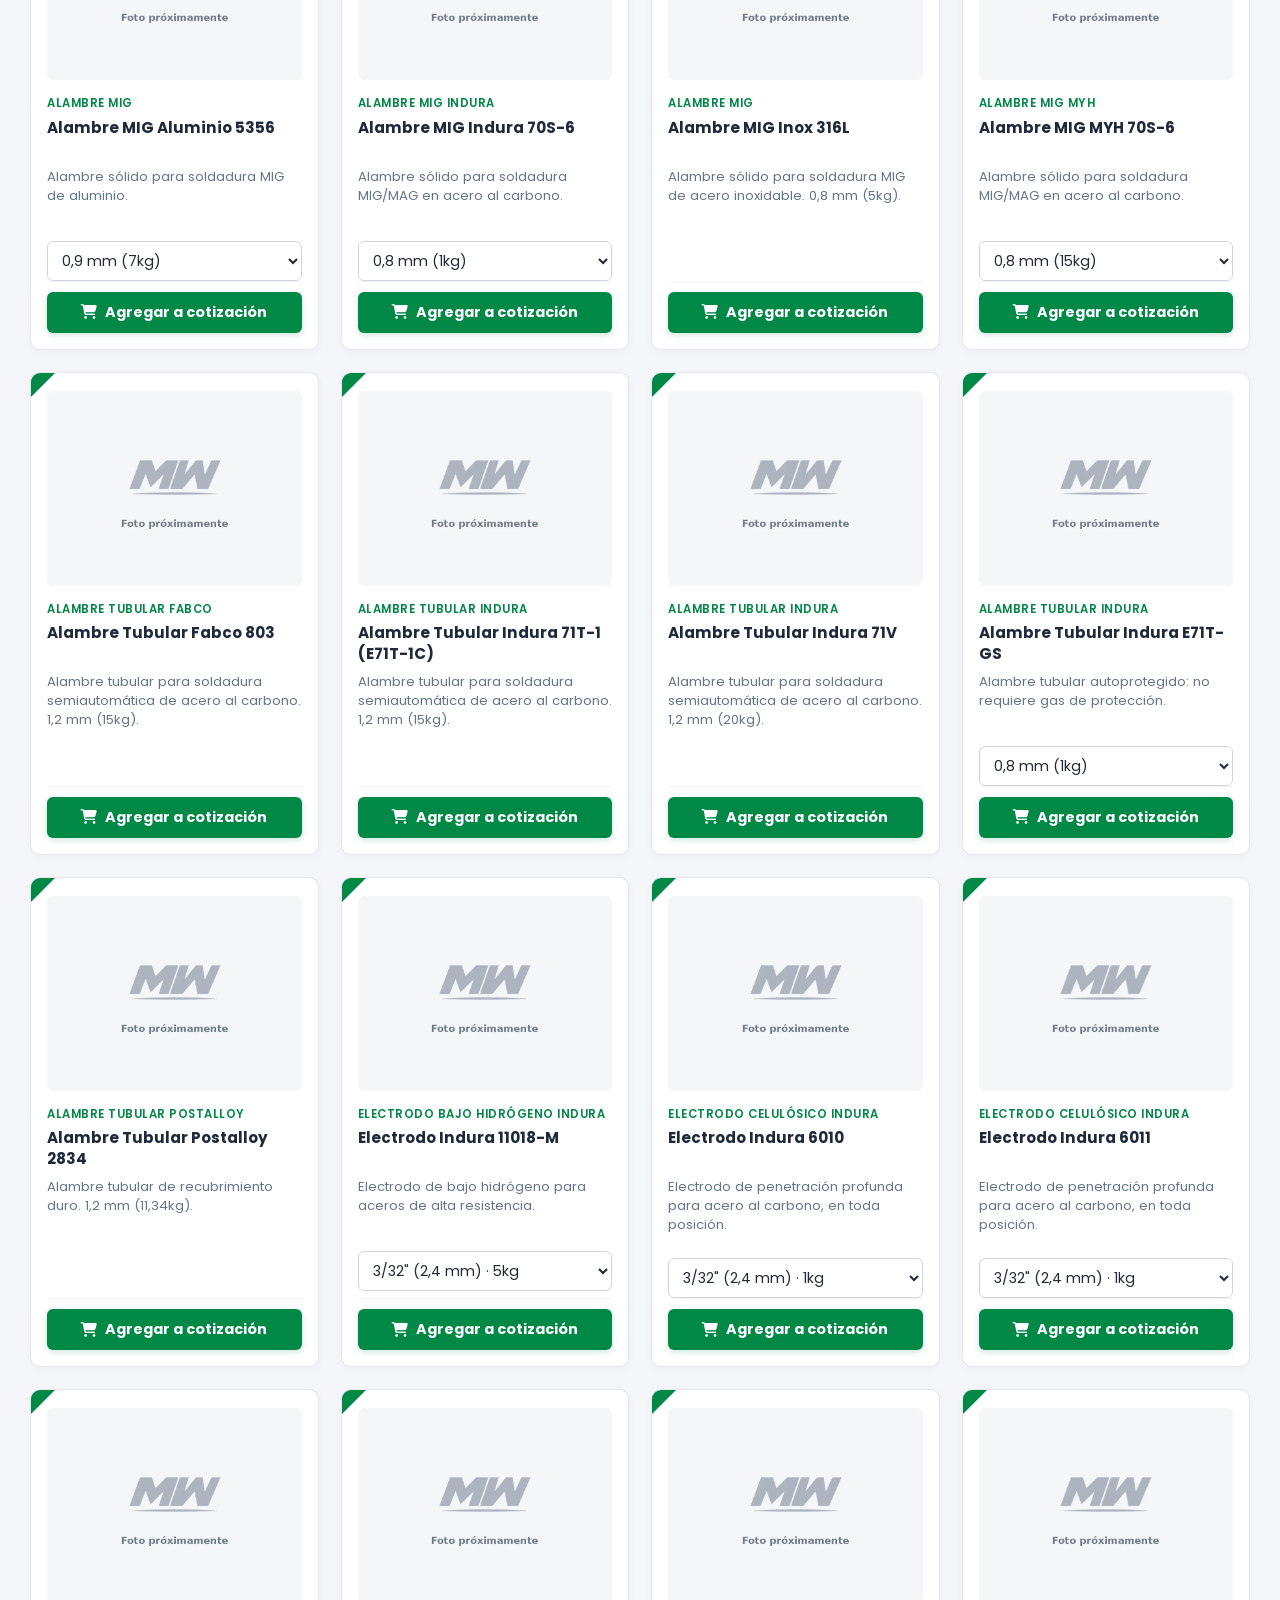
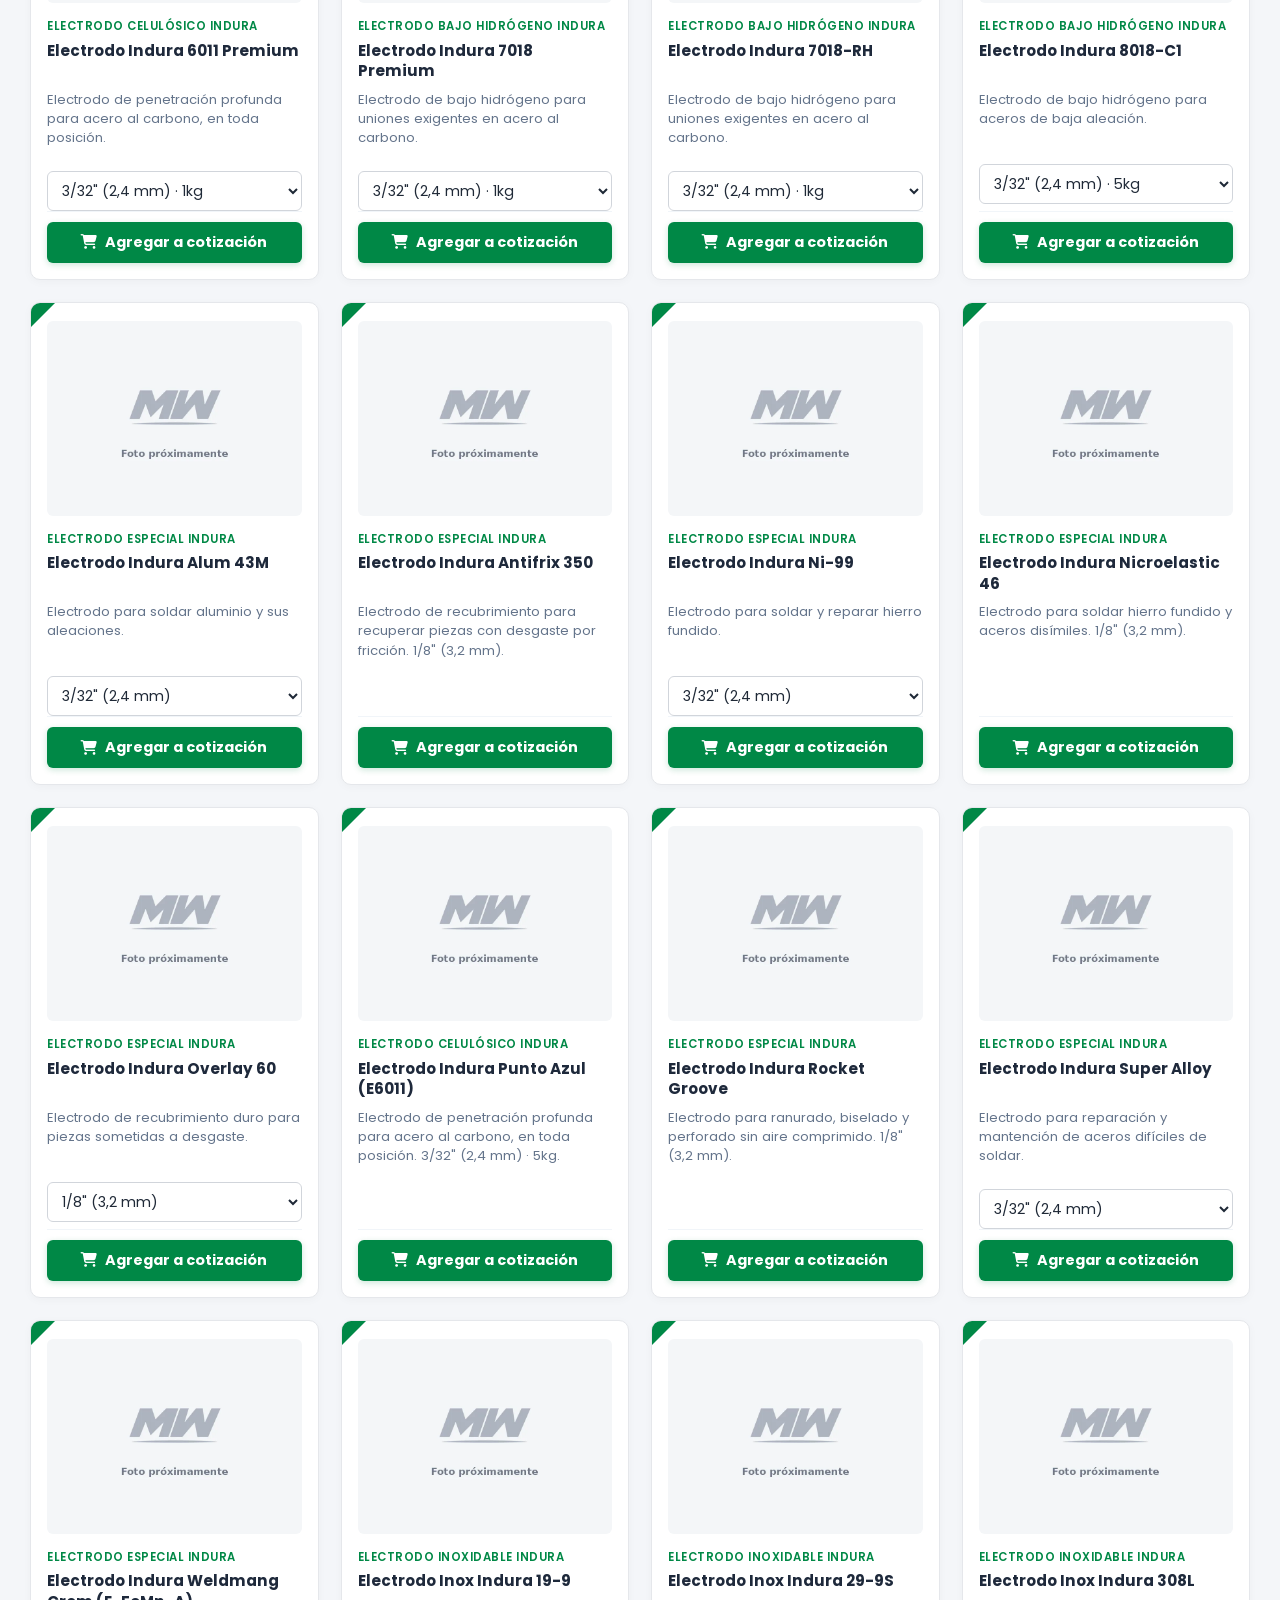
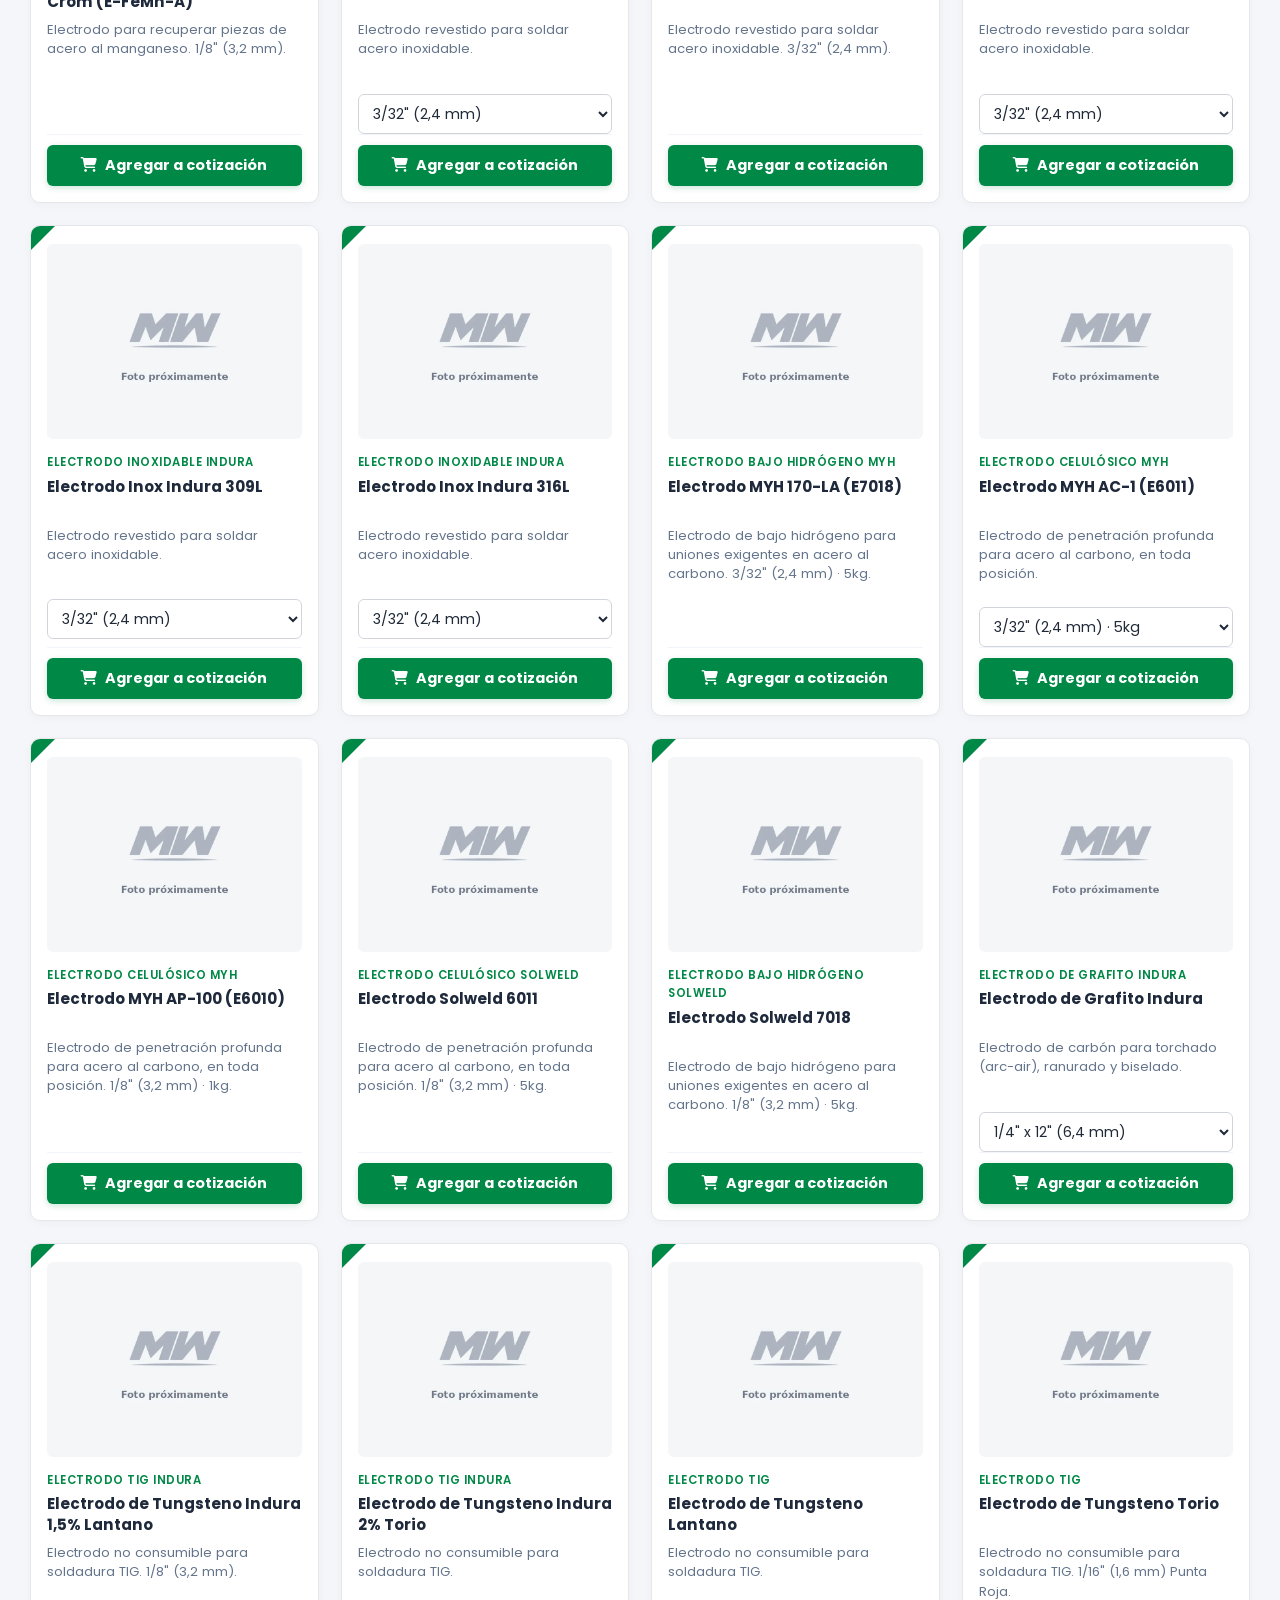
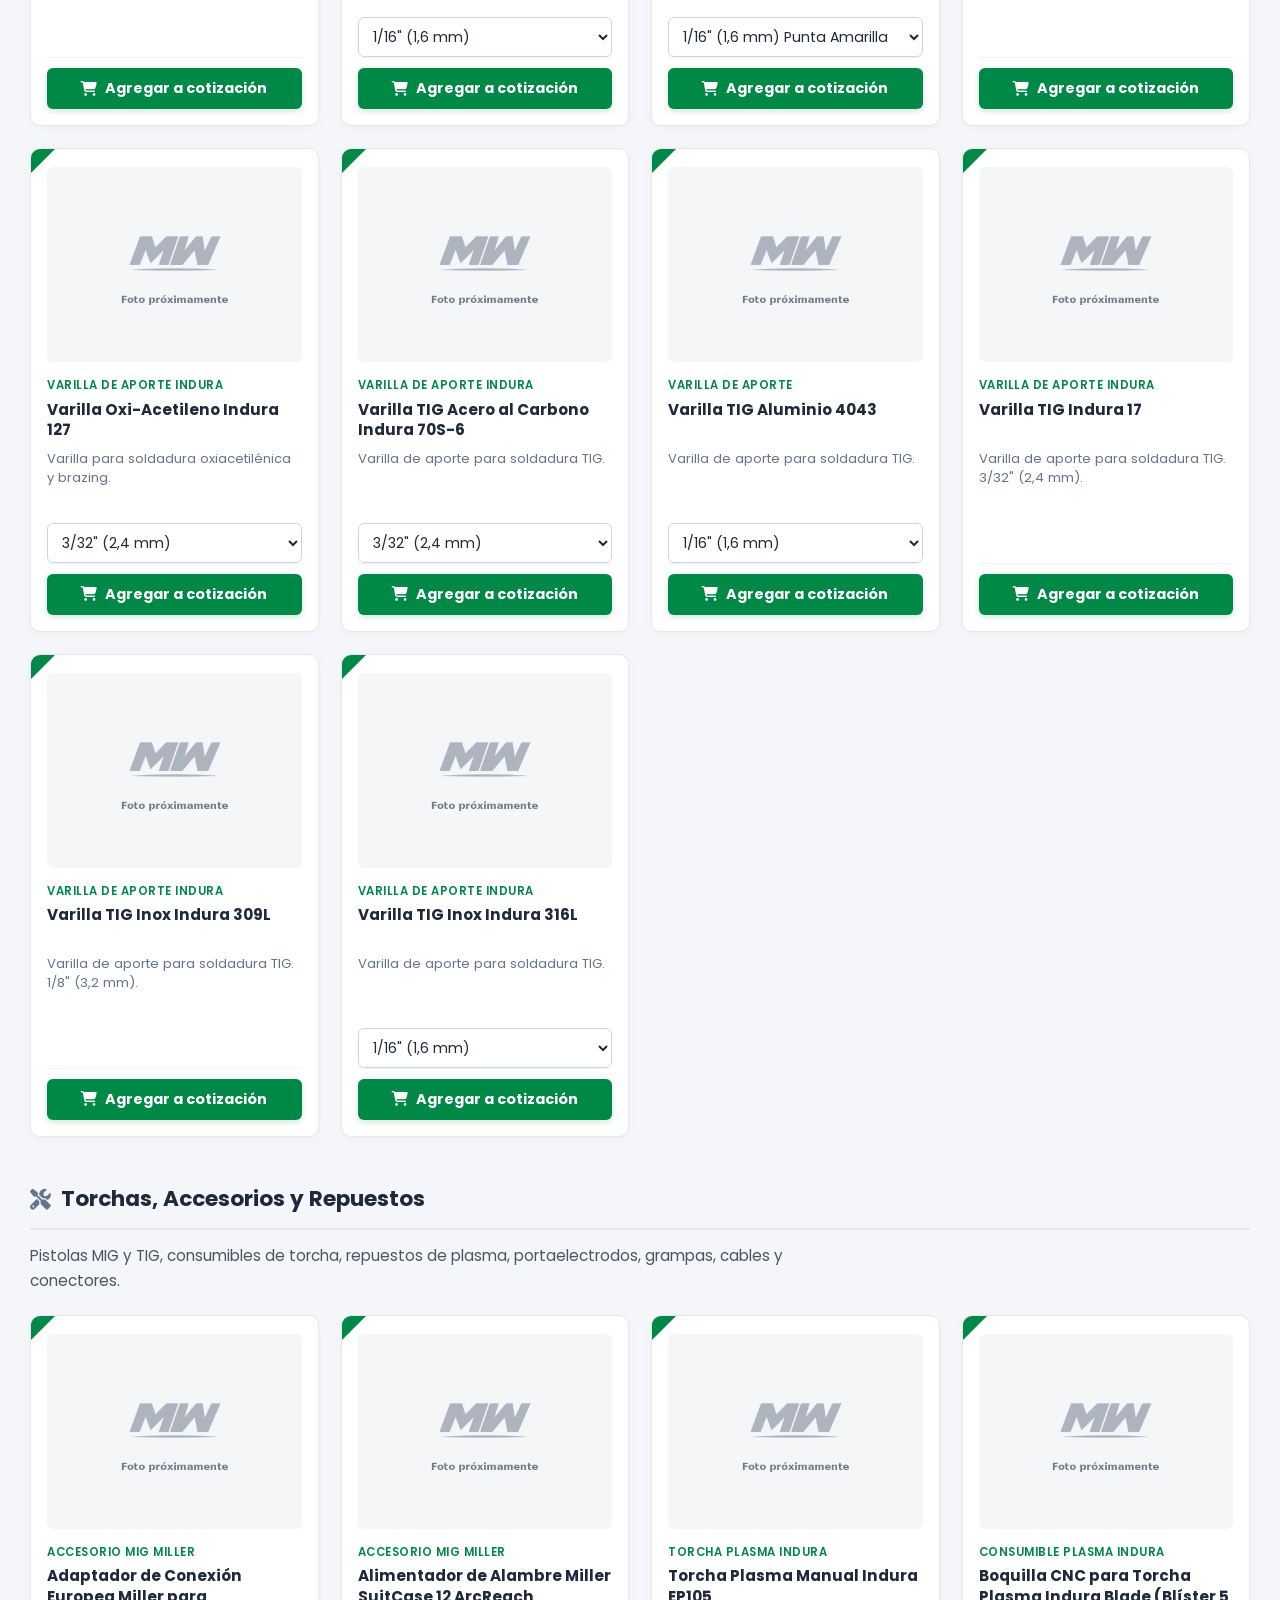
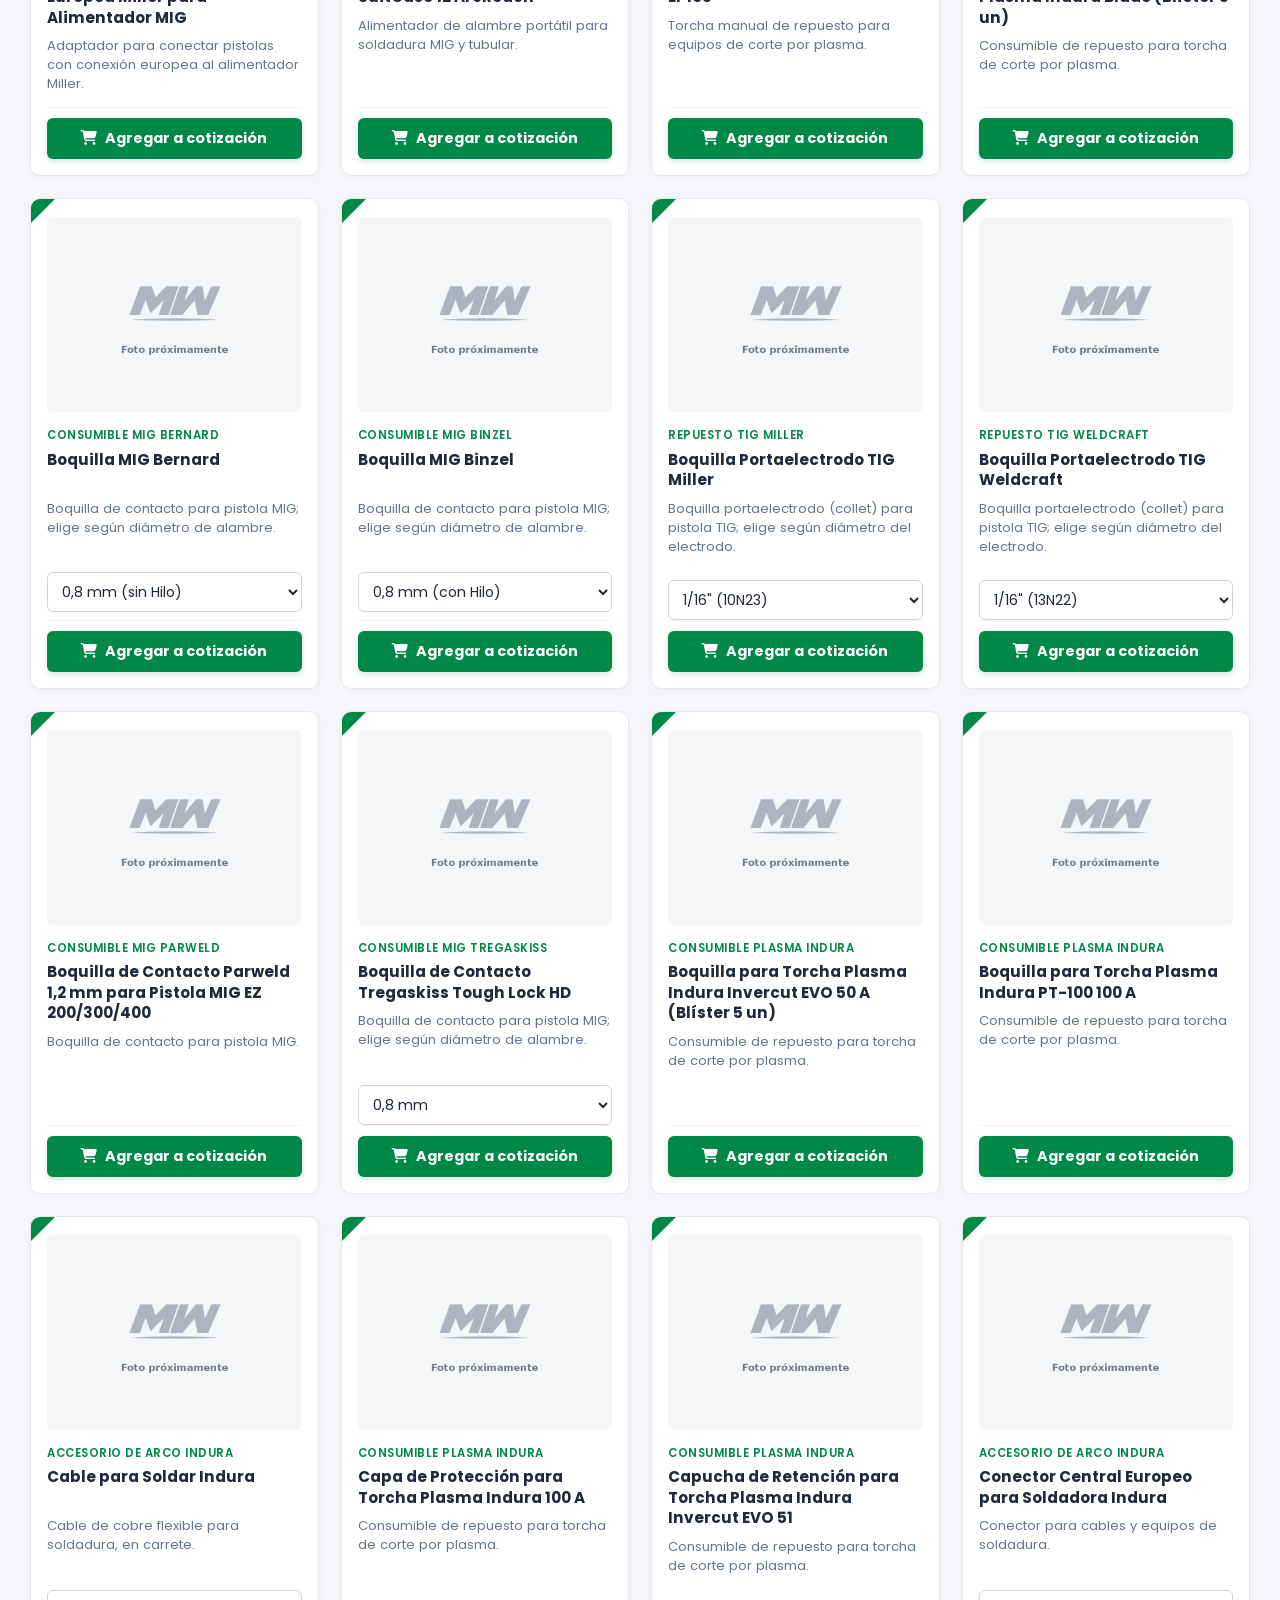
==== commit 34d46afb: "Agrega casaca de cuero MS Pyrotek XPERT y mascarilla respiratoria AIR S900 Co-Authored-By: Claude Op" ====
--- a/index.html
+++ b/index.html
@@ -4642,6 +4642,22 @@
                     </div>
                 </article>
 
+                <article class="producto-card-cf" data-categoria="proteccion" data-nombre="Casaca de Cuero para Soldador MS Pyrotek XPERT" data-precio="0">
+                    <div class="producto-card-img-wrap">
+                        <img src="imagenes/productos/casaca-cuero-ms-pyrotek-xpert.webp" alt="Casaca de Cuero para Soldador MS Pyrotek XPERT" loading="lazy">
+                    </div>
+                    <div class="producto-card-info">
+                        <span class="producto-card-categoria">EPP soldador</span>
+                        <h3 class="producto-card-titulo">Casaca de Cuero para Soldador MS Pyrotek XPERT</h3>
+                        <p class="producto-card-desc">Casaca de cuero con mangas ignífugas y cinta reflectante, para protección contra chispas y proyecciones.</p>
+                    </div>
+                    <div class="producto-card-pie">
+                        <button type="button" class="btn-card-agregar" data-agregar-carrito title="Añadir a la cotización">
+                            <i class="fa-solid fa-cart-shopping"></i> Agregar a cotización
+                        </button>
+                    </div>
+                </article>
+
                 <article class="producto-card-cf" data-categoria="proteccion" data-nombre="Pantalón de Cuero para Soldador" data-precio="0">
                     <div class="producto-card-img-wrap">
                         <img src="imagenes/productos/pantalon-de-cuero.webp" alt="Pantalón de Cuero para Soldador" loading="lazy">
@@ -4701,6 +4717,22 @@
                         <span class="producto-card-categoria">Calzado de seguridad</span>
                         <h3 class="producto-card-titulo">Botín de Seguridad Maxwork Metatarsal</h3>
                         <p class="producto-card-desc">Botín de seguridad con protección metatarsal, ideal para soldadores.</p>
+                    </div>
+                    <div class="producto-card-pie">
+                        <button type="button" class="btn-card-agregar" data-agregar-carrito title="Añadir a la cotización">
+                            <i class="fa-solid fa-cart-shopping"></i> Agregar a cotización
+                        </button>
+                    </div>
+                </article>
+
+                <article class="producto-card-cf" data-categoria="proteccion" data-nombre="Mascarilla Respiratoria AIR S900 con Filtros Duales" data-precio="0">
+                    <div class="producto-card-img-wrap">
+                        <img src="imagenes/productos/mascarilla-respiratoria-air-s900.webp" alt="Mascarilla Respiratoria AIR S900 con Filtros Duales" loading="lazy">
+                    </div>
+                    <div class="producto-card-info">
+                        <span class="producto-card-categoria">Protección respiratoria</span>
+                        <h3 class="producto-card-titulo">Mascarilla Respiratoria AIR S900 con Filtros Duales</h3>
+                        <p class="producto-card-desc">Medio rostro de silicona con dos filtros, para protección contra humos y vapores.</p>
                     </div>
                     <div class="producto-card-pie">
                         <button type="button" class="btn-card-agregar" data-agregar-carrito title="Añadir a la cotización">
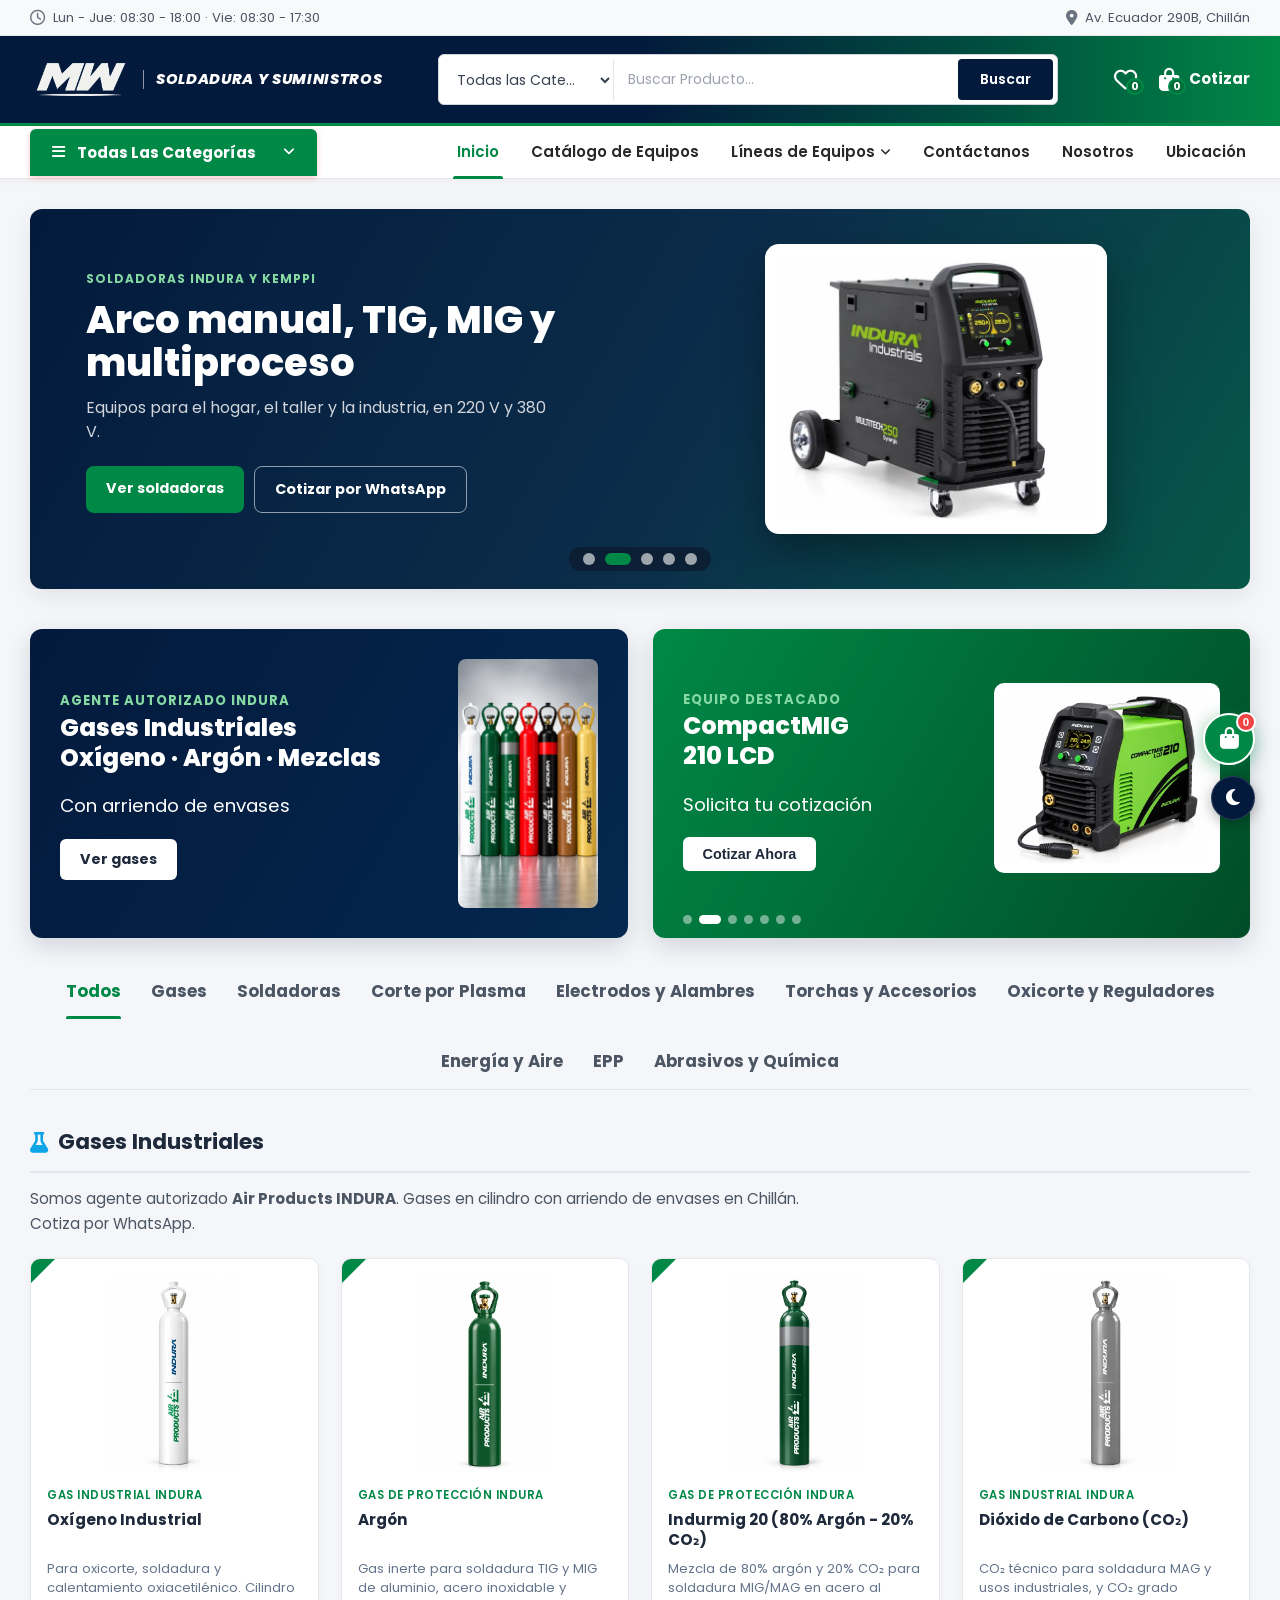
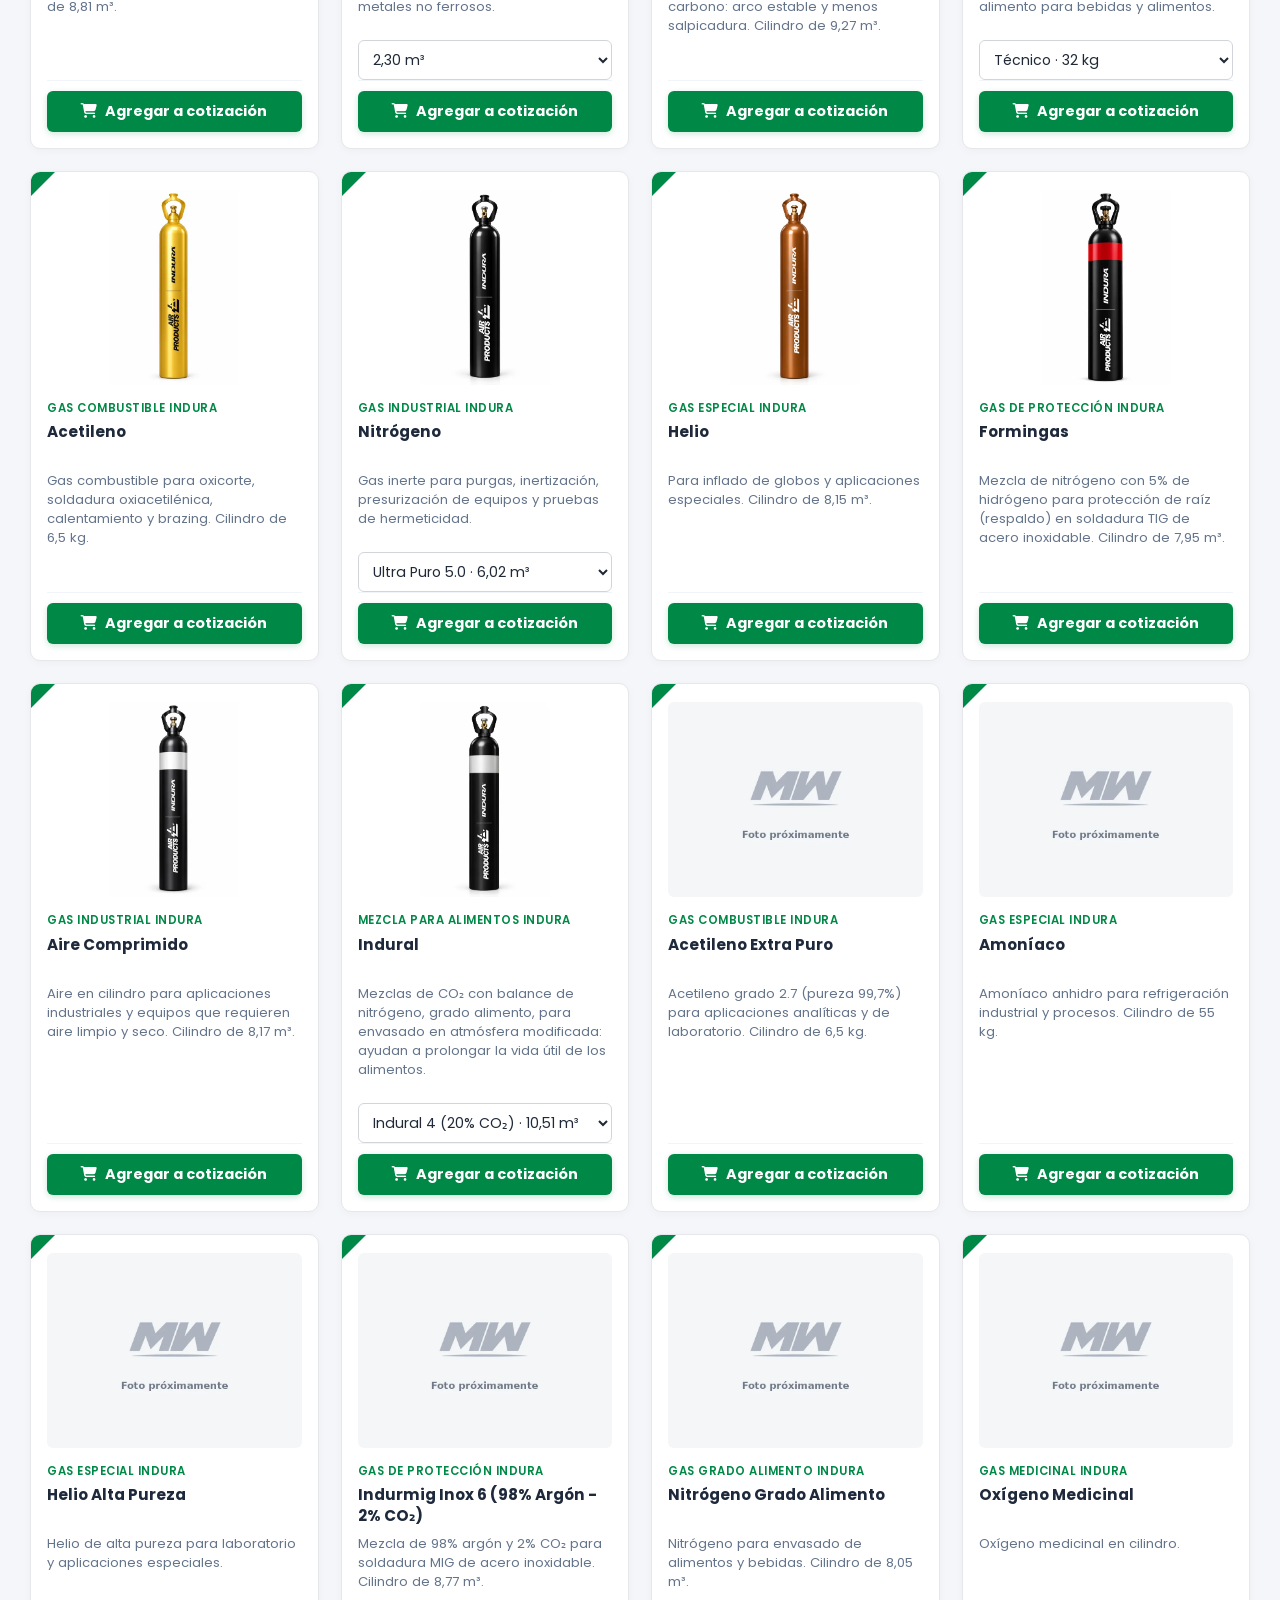
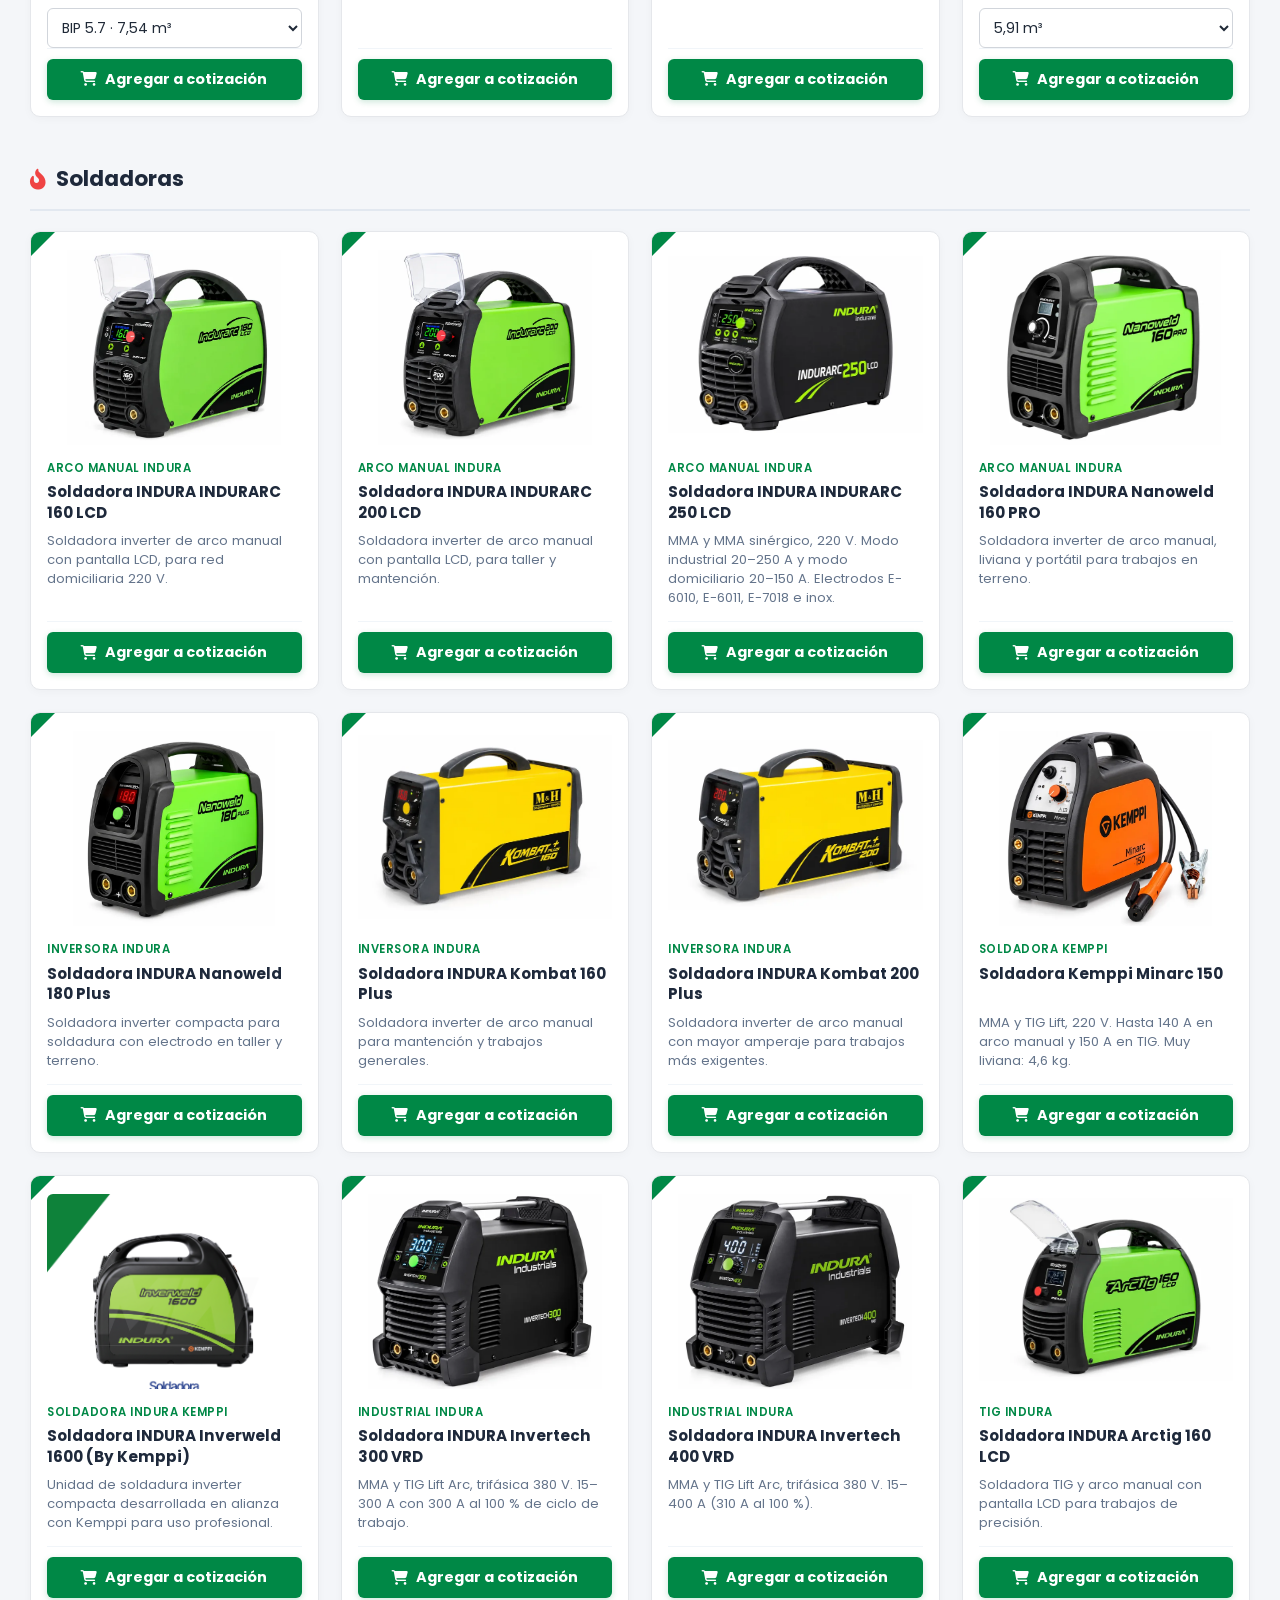
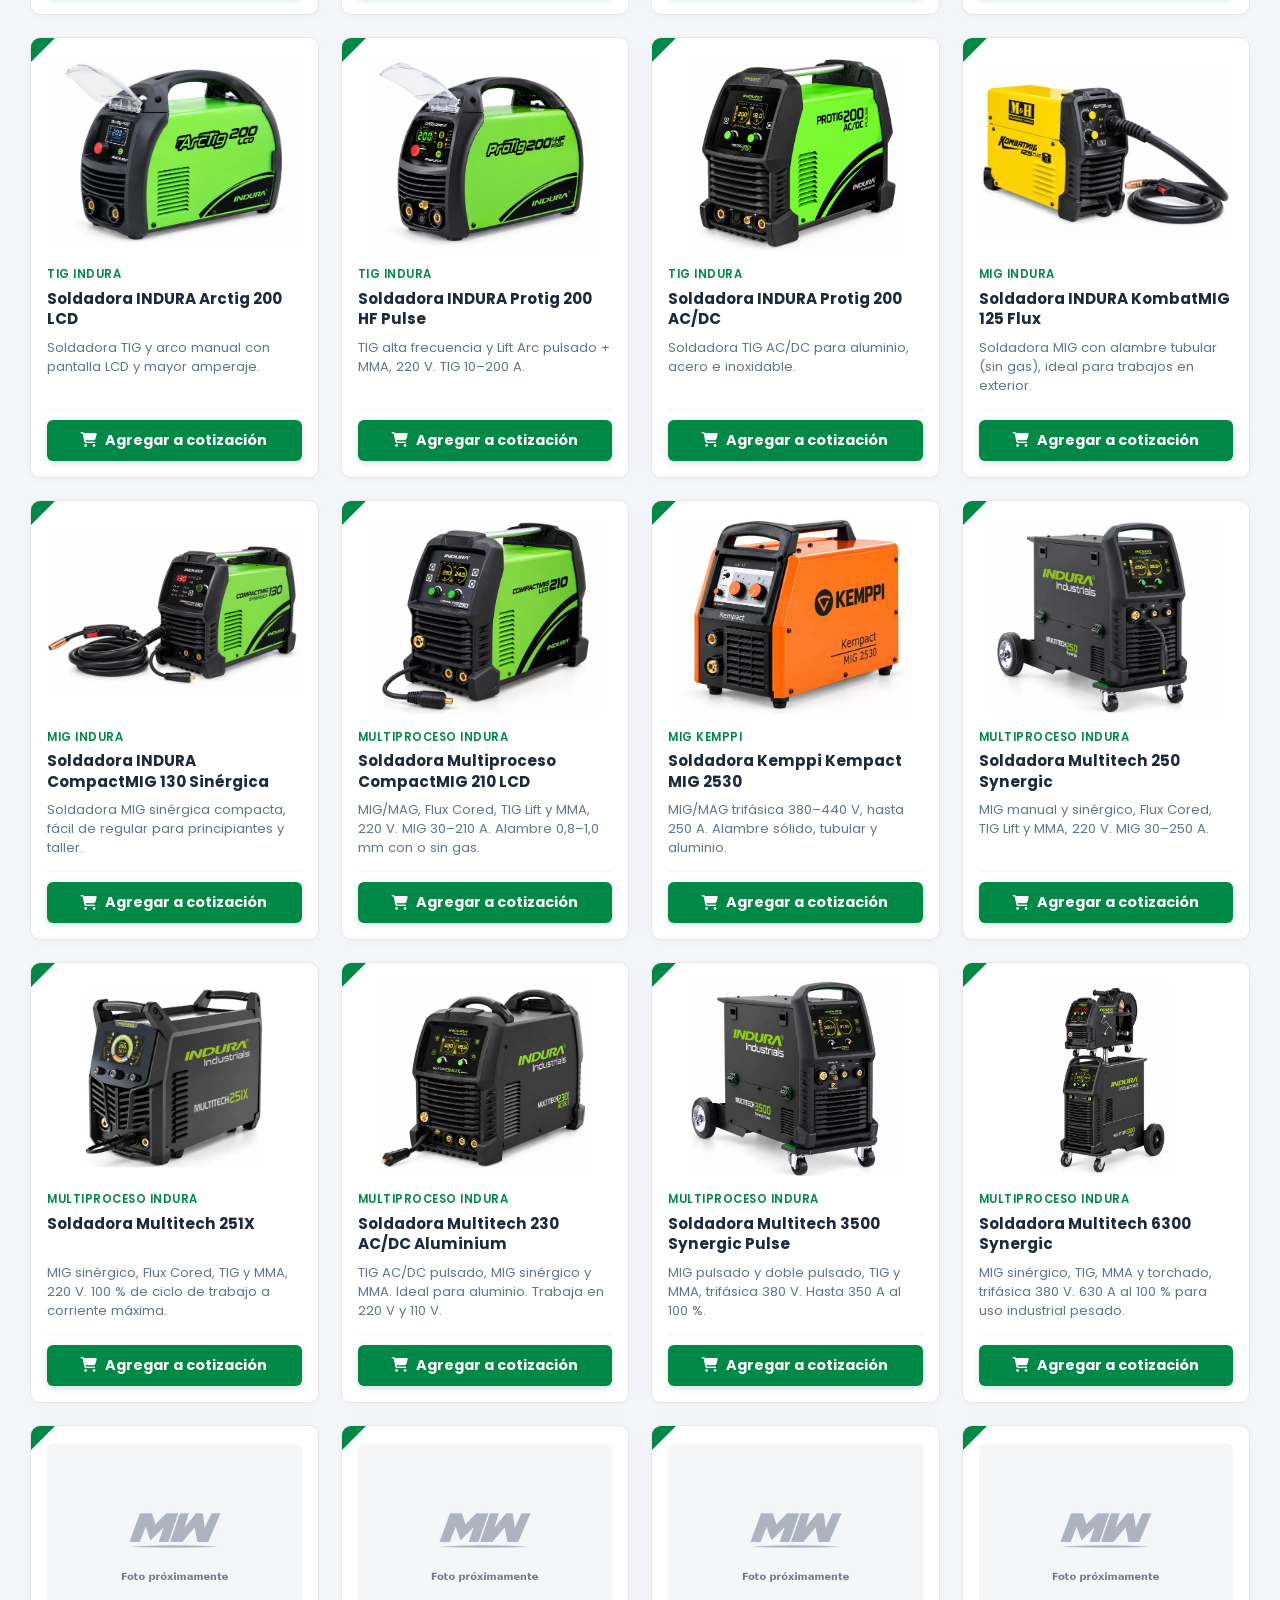
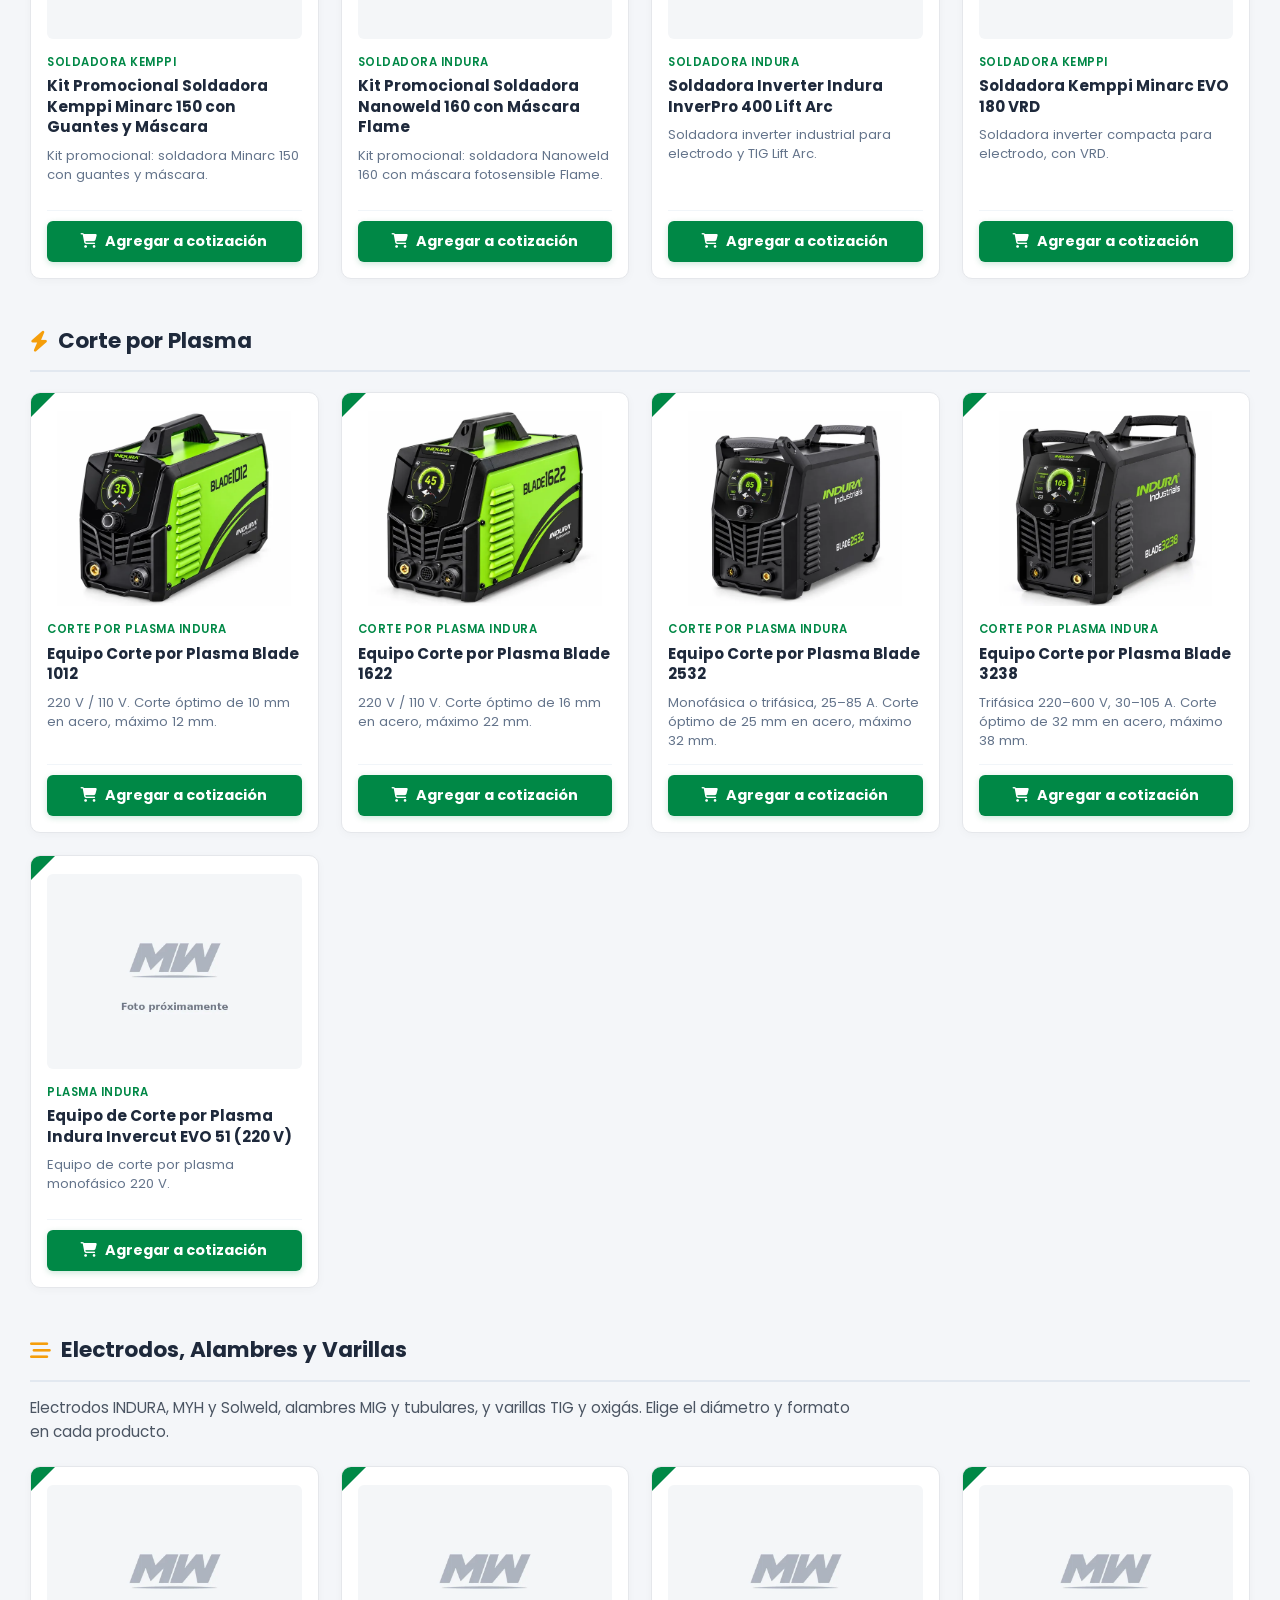
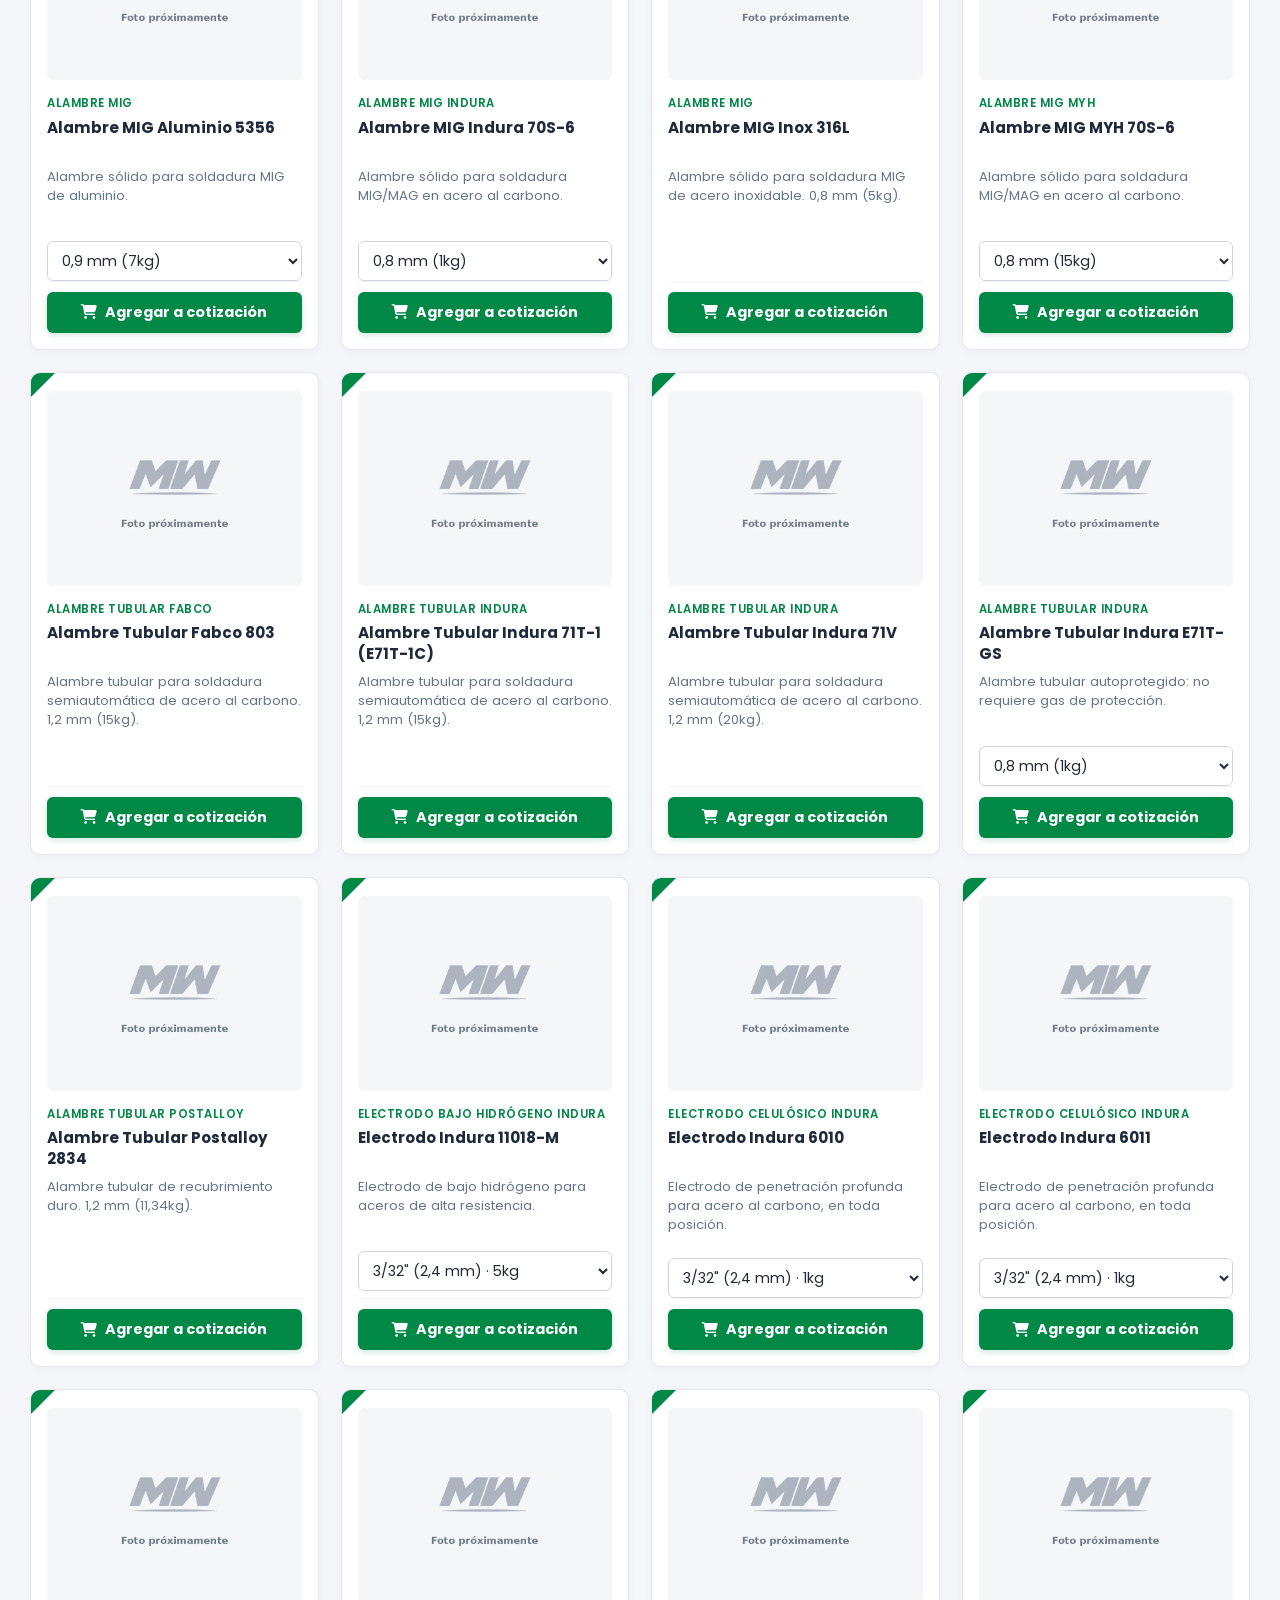
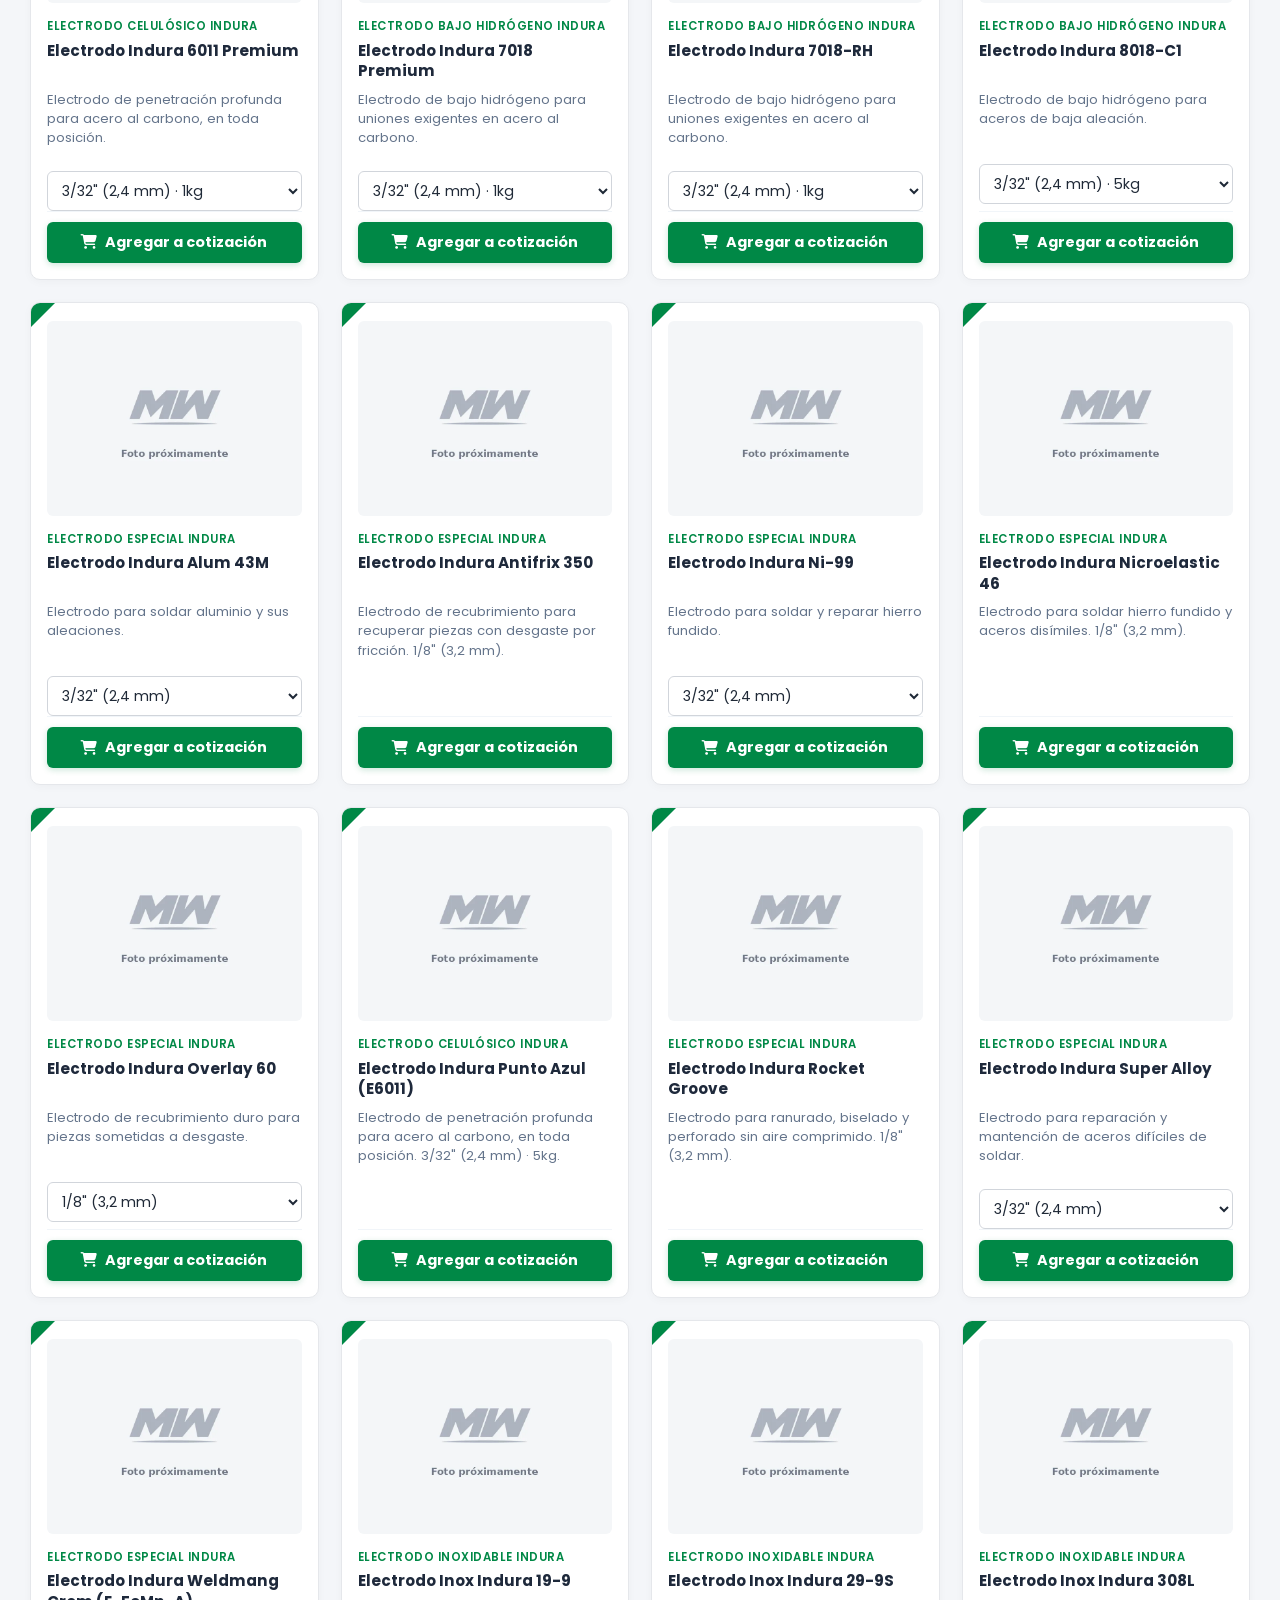
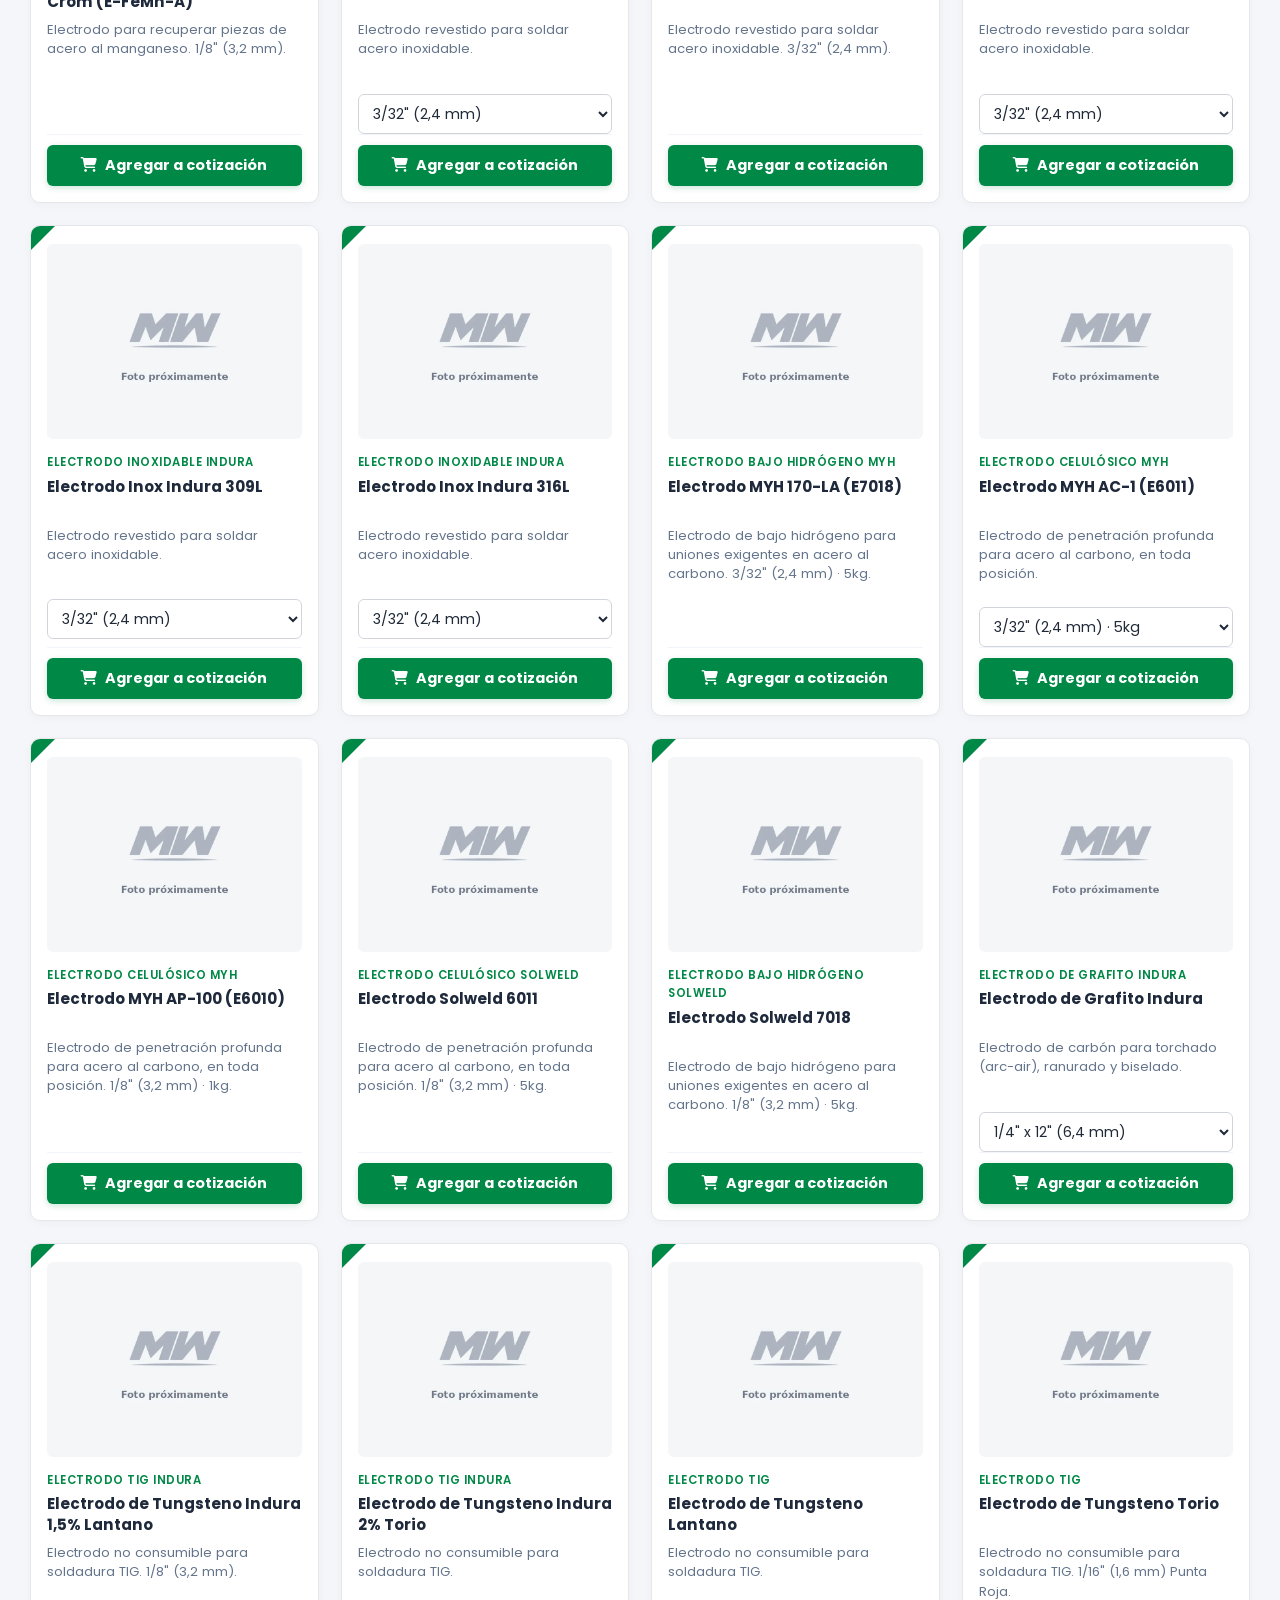
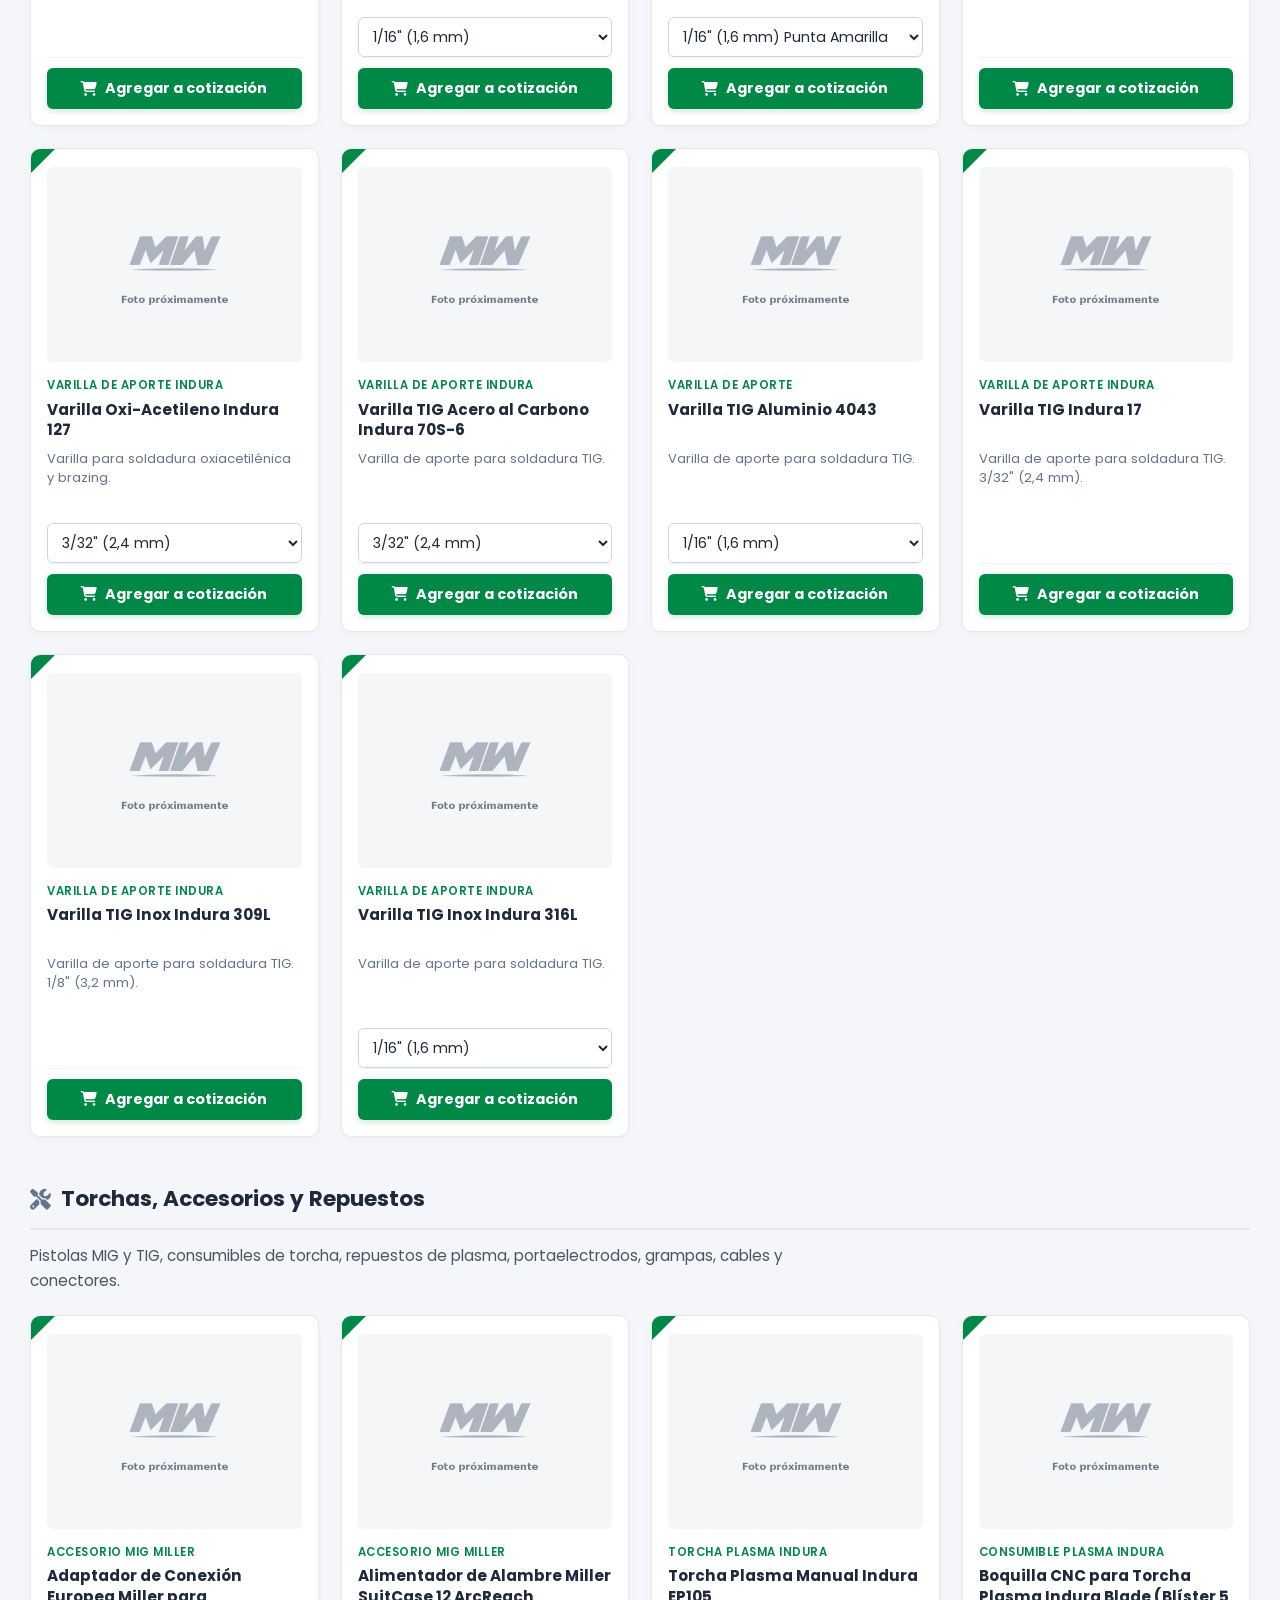
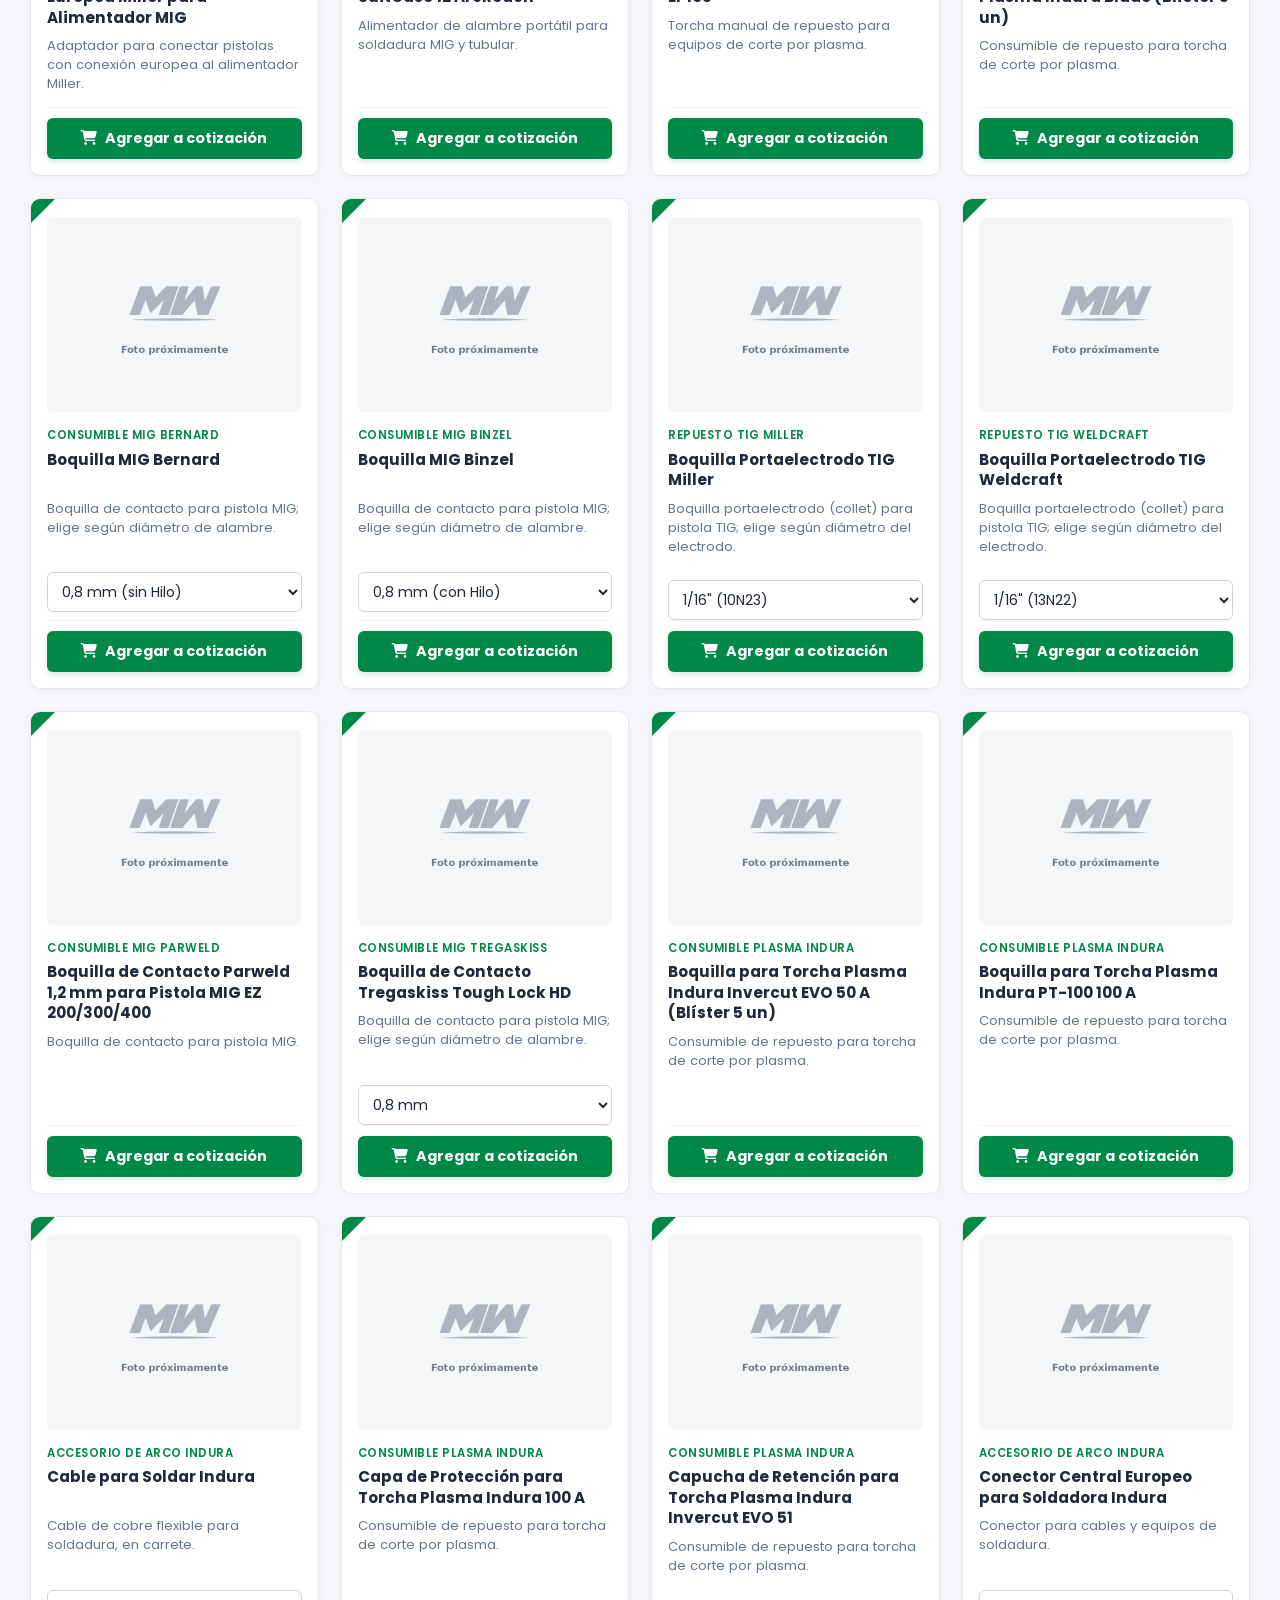
==== commit d15e31de: "Agrega pantalón de trabajo beige con tirantes Co-Authored-By: Claude Opus 5.5 <noreply@anthropic.com" ====
--- a/index.html
+++ b/index.html
@@ -4674,6 +4674,22 @@
                     </div>
                 </article>
 
+                <article class="producto-card-cf" data-categoria="proteccion" data-nombre="Pantalón de Trabajo Beige con Tirantes" data-precio="0">
+                    <div class="producto-card-img-wrap">
+                        <img src="imagenes/productos/pantalon-trabajo-beige-tirantes.webp" alt="Pantalón de Trabajo Beige con Tirantes" loading="lazy">
+                    </div>
+                    <div class="producto-card-info">
+                        <span class="producto-card-categoria">EPP soldador</span>
+                        <h3 class="producto-card-titulo">Pantalón de Trabajo Beige con Tirantes</h3>
+                        <p class="producto-card-desc">Pantalón de trabajo con tirantes ajustables y bolsillo lateral.</p>
+                    </div>
+                    <div class="producto-card-pie">
+                        <button type="button" class="btn-card-agregar" data-agregar-carrito title="Añadir a la cotización">
+                            <i class="fa-solid fa-cart-shopping"></i> Agregar a cotización
+                        </button>
+                    </div>
+                </article>
+
                 <article class="producto-card-cf" data-categoria="proteccion" data-nombre="Pechera de Cuero para Soldador" data-precio="0">
                     <div class="producto-card-img-wrap">
                         <img src="imagenes/productos/pechera-de-cuero.webp" alt="Pechera de Cuero para Soldador" loading="lazy">
